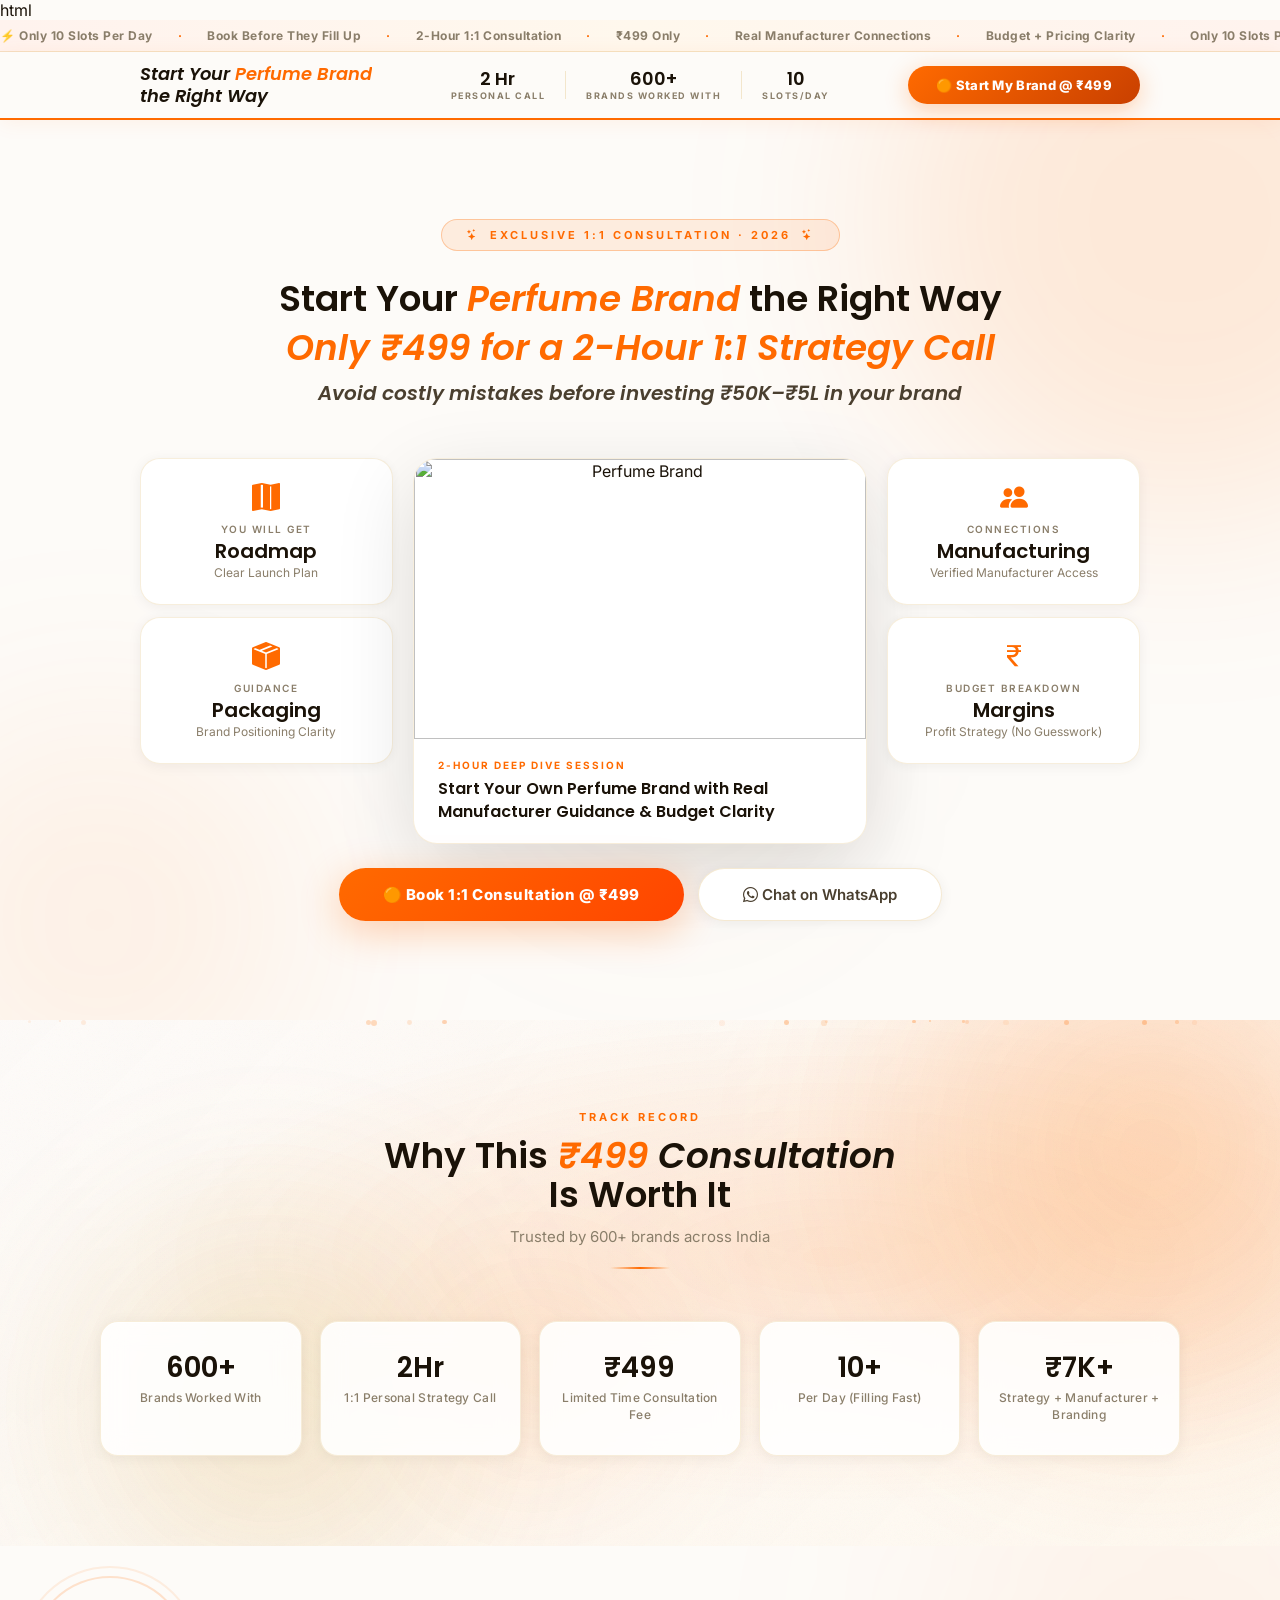
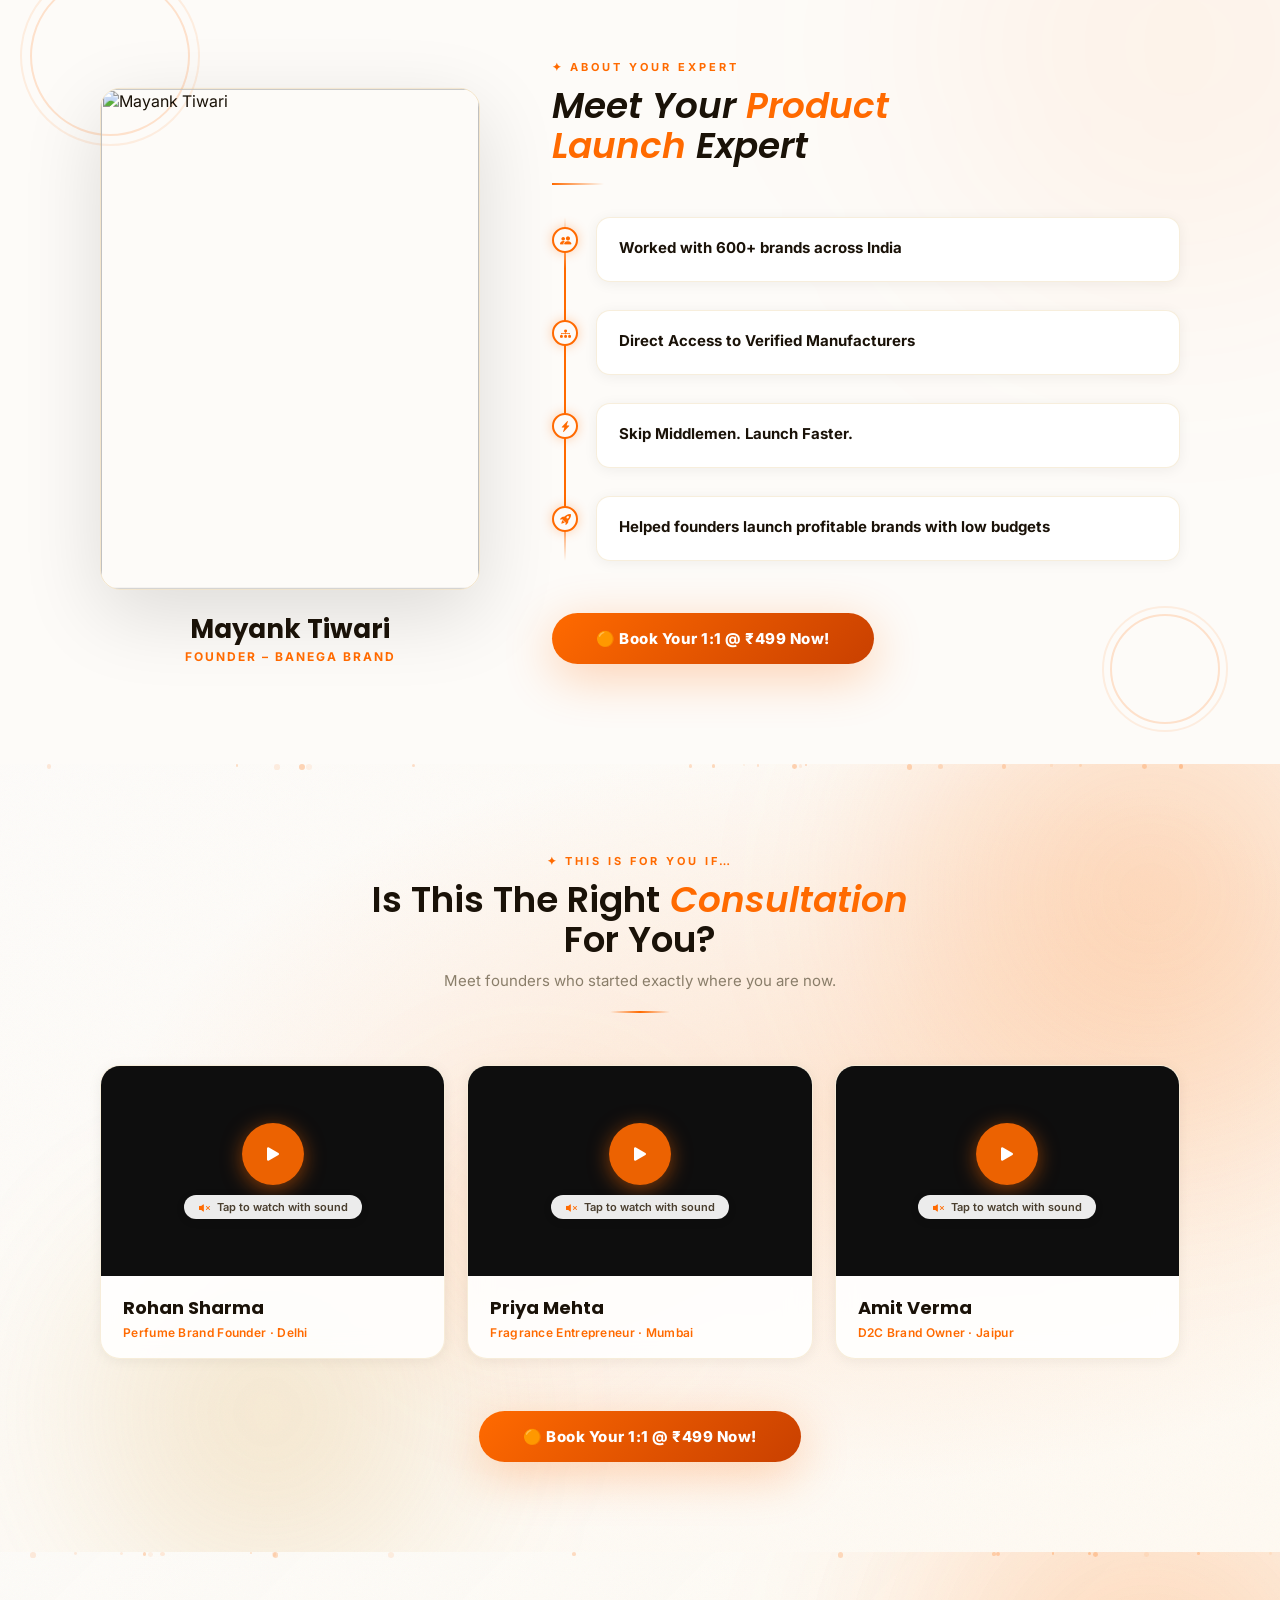
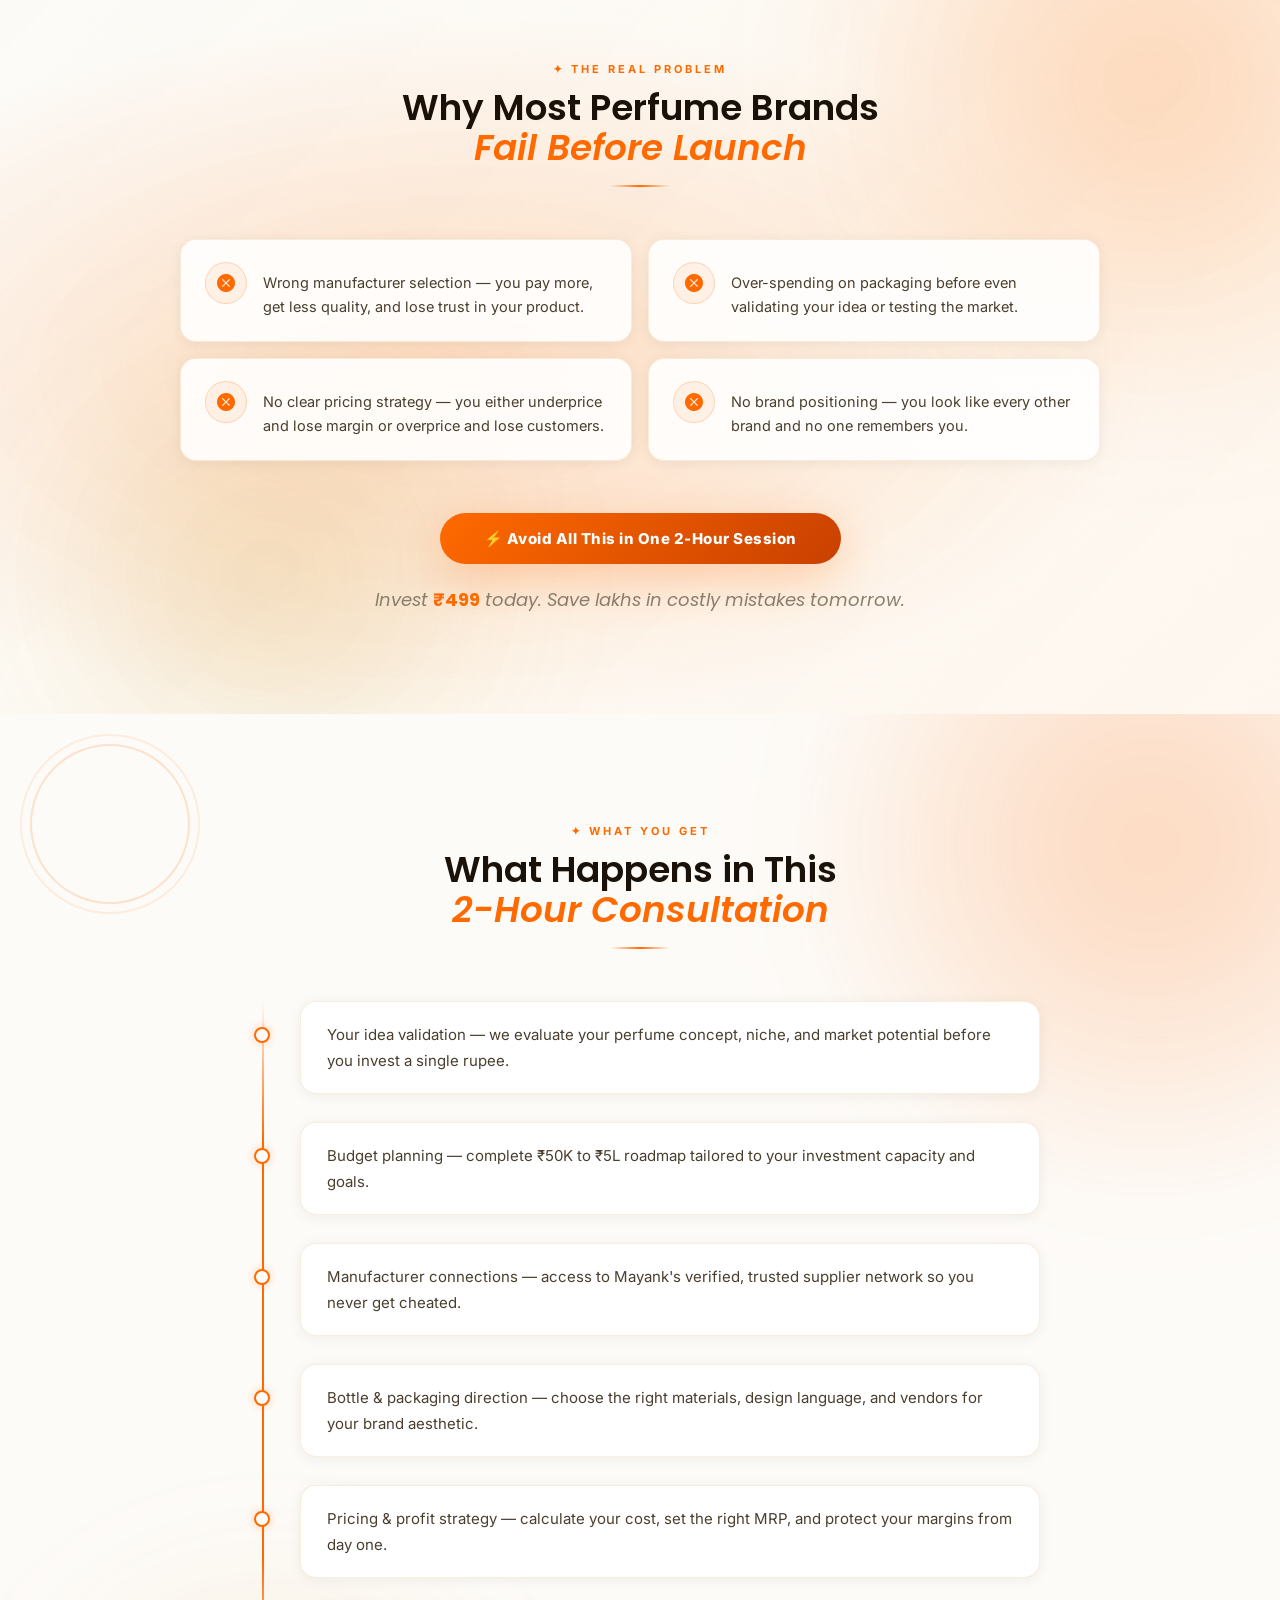
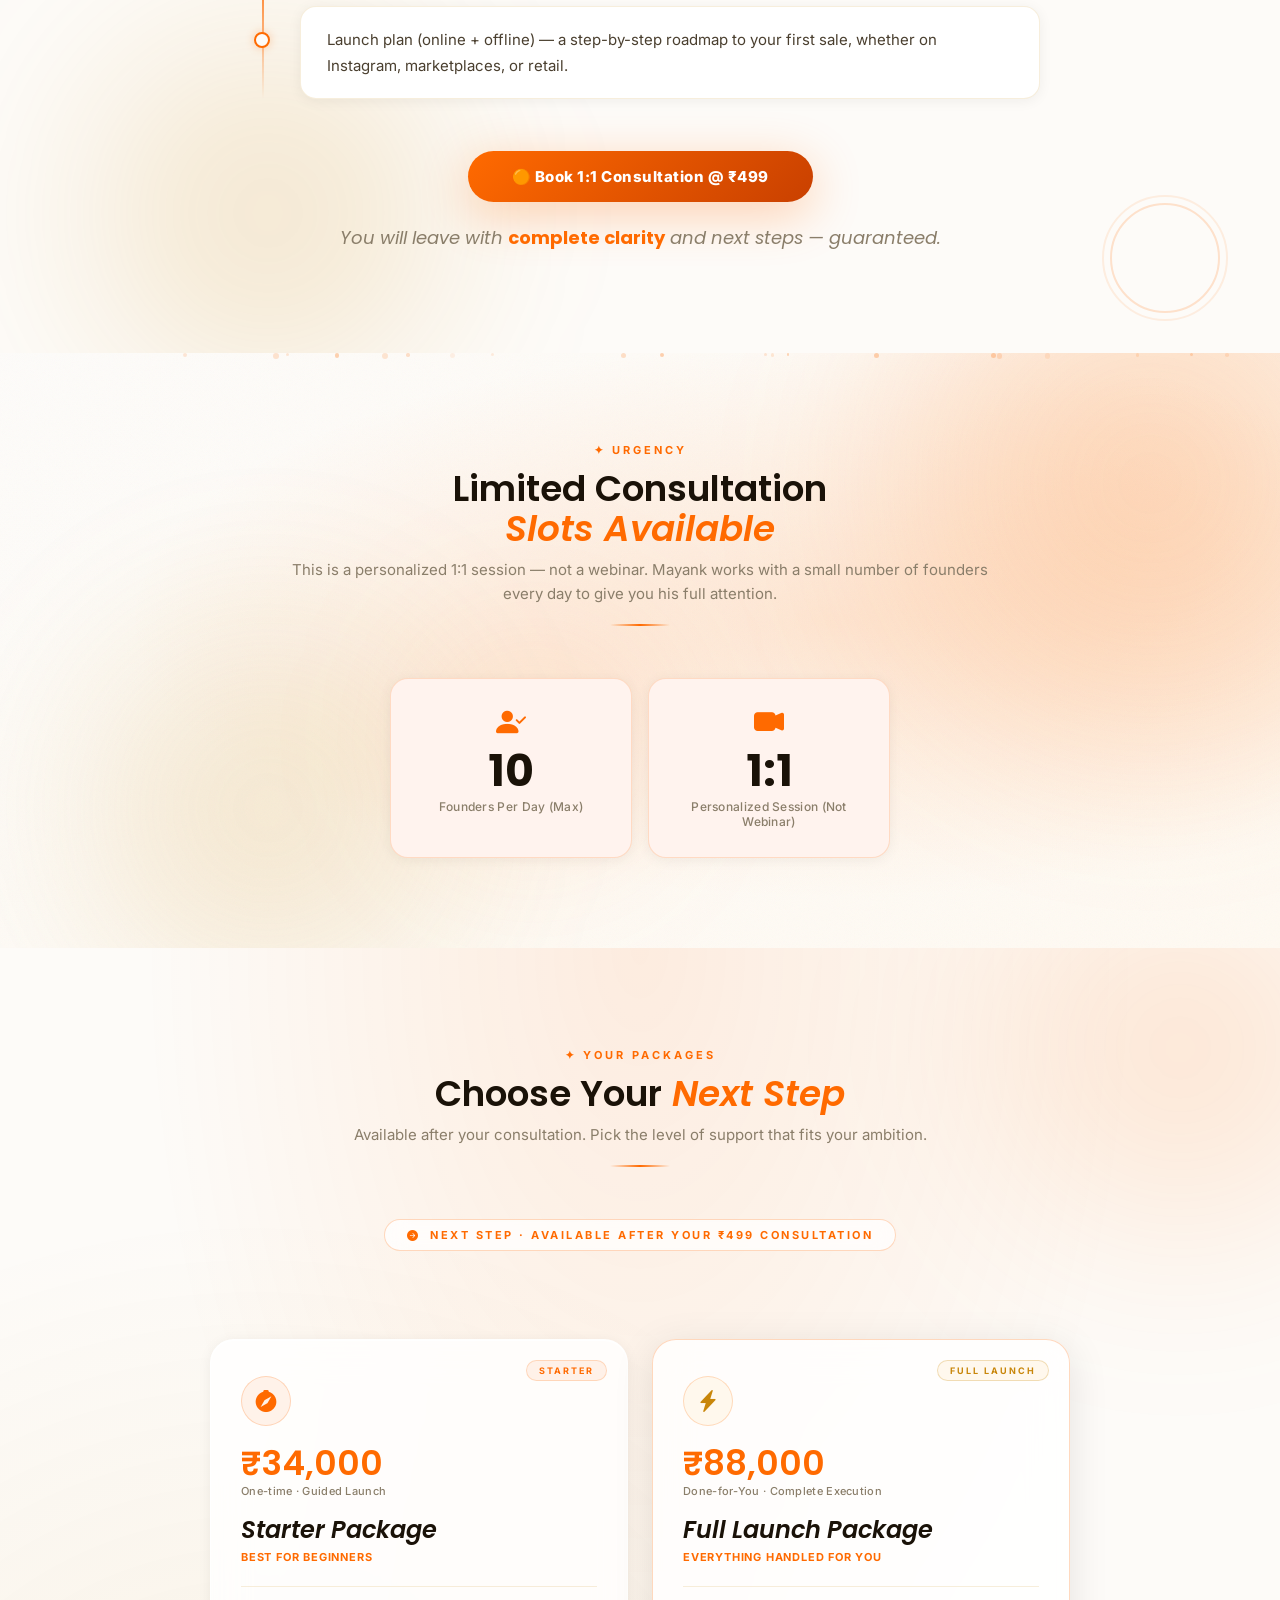
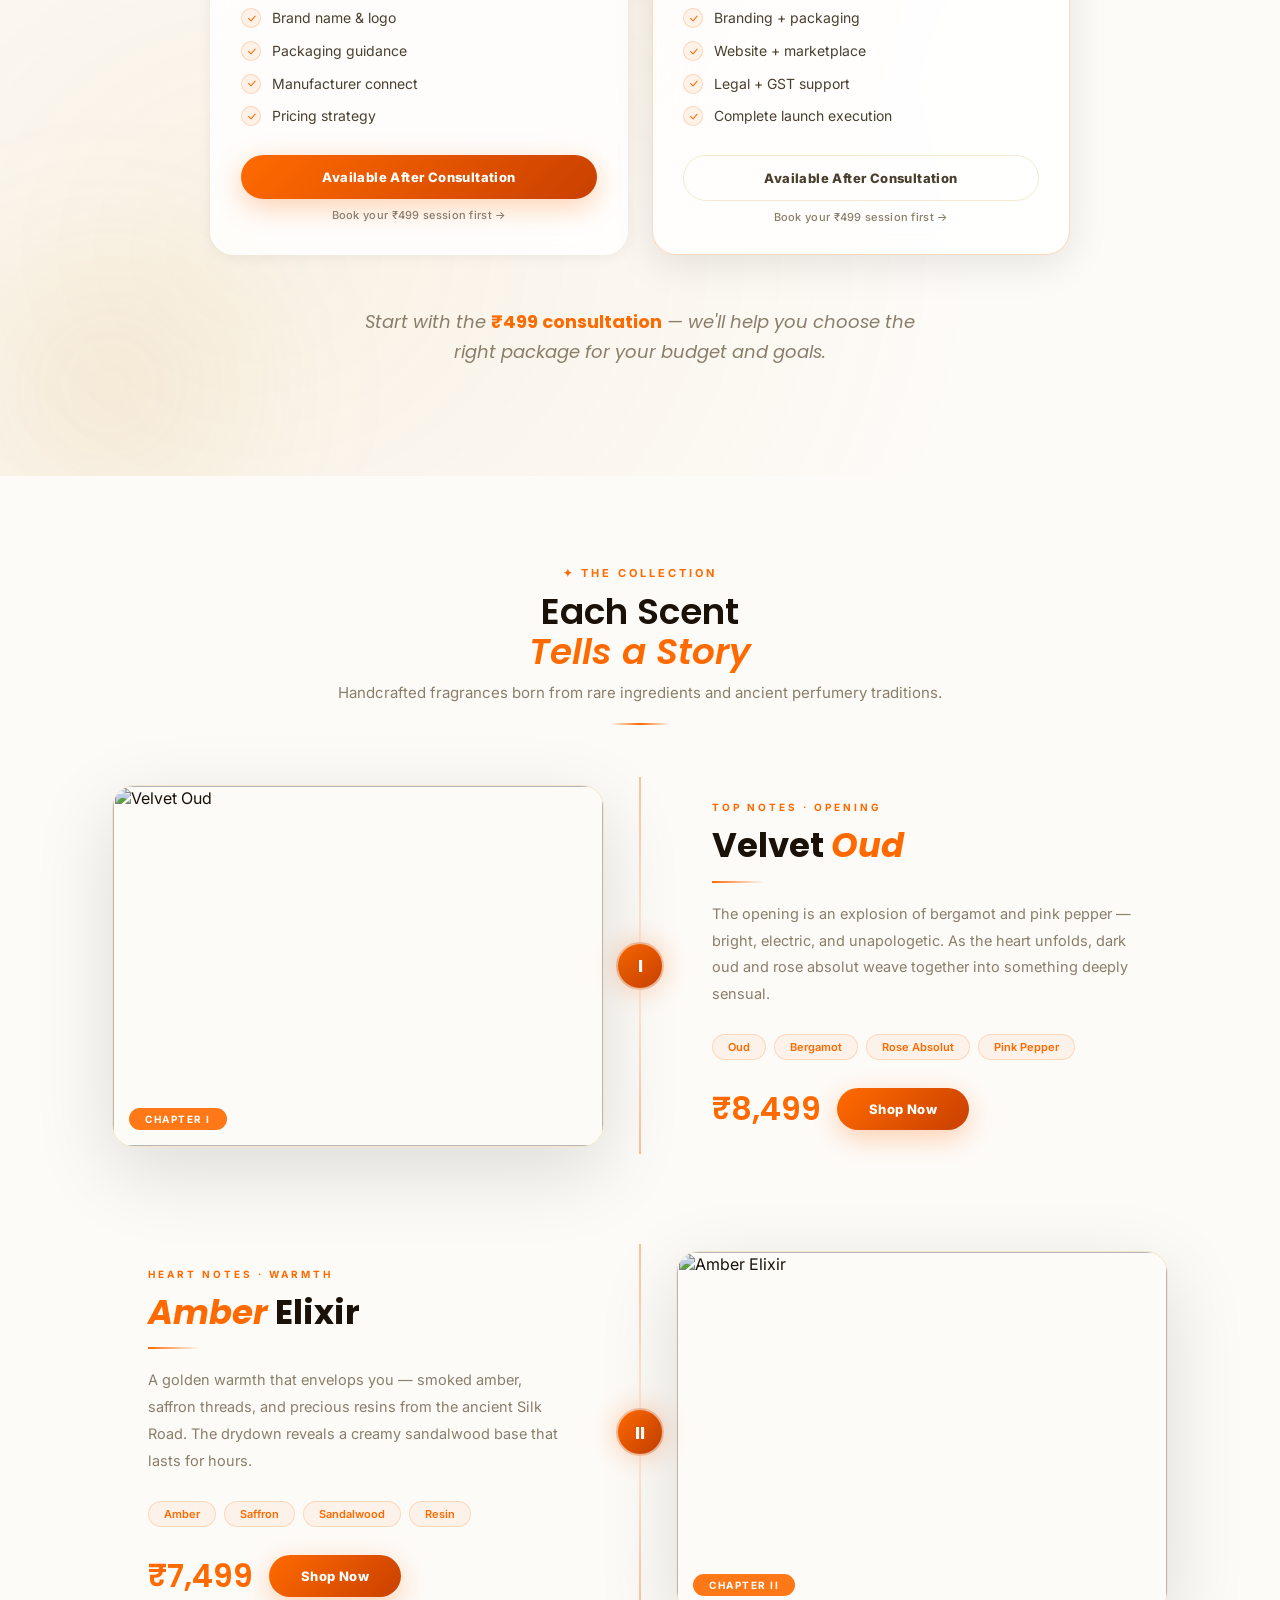
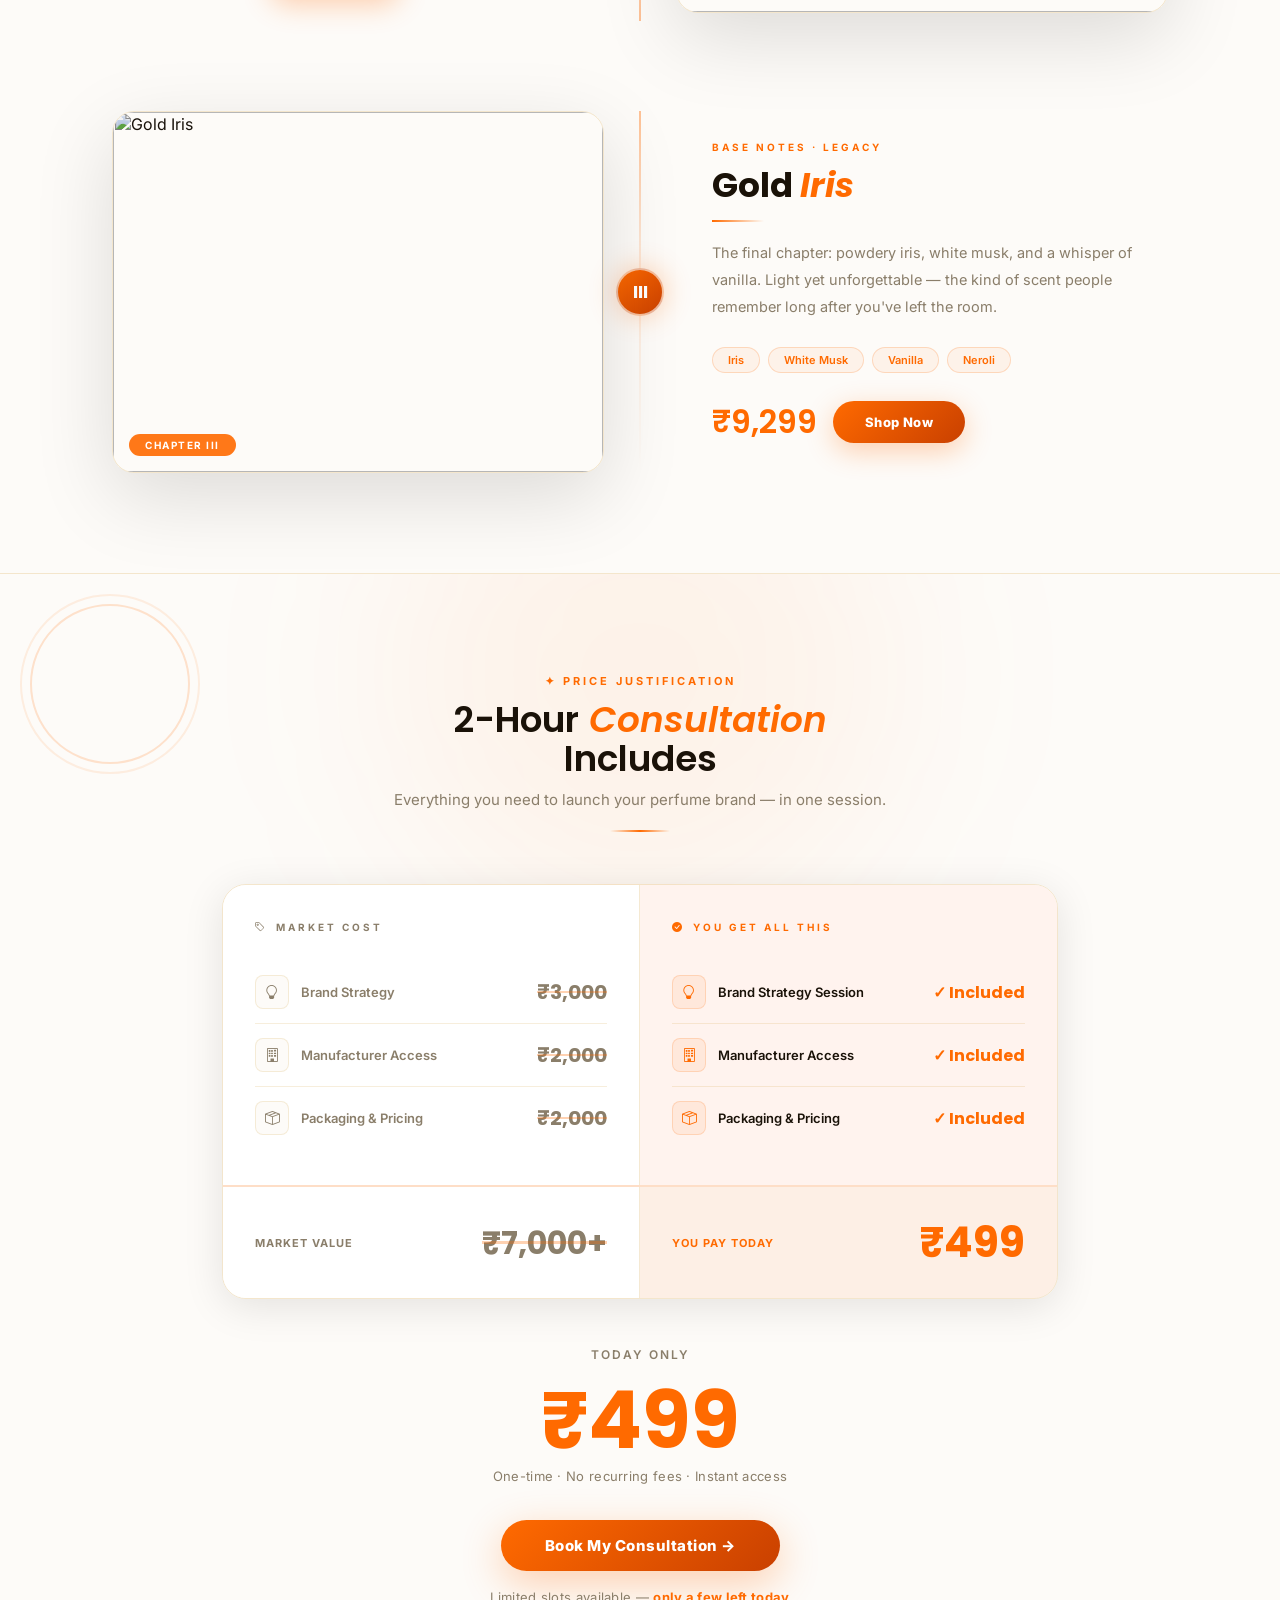
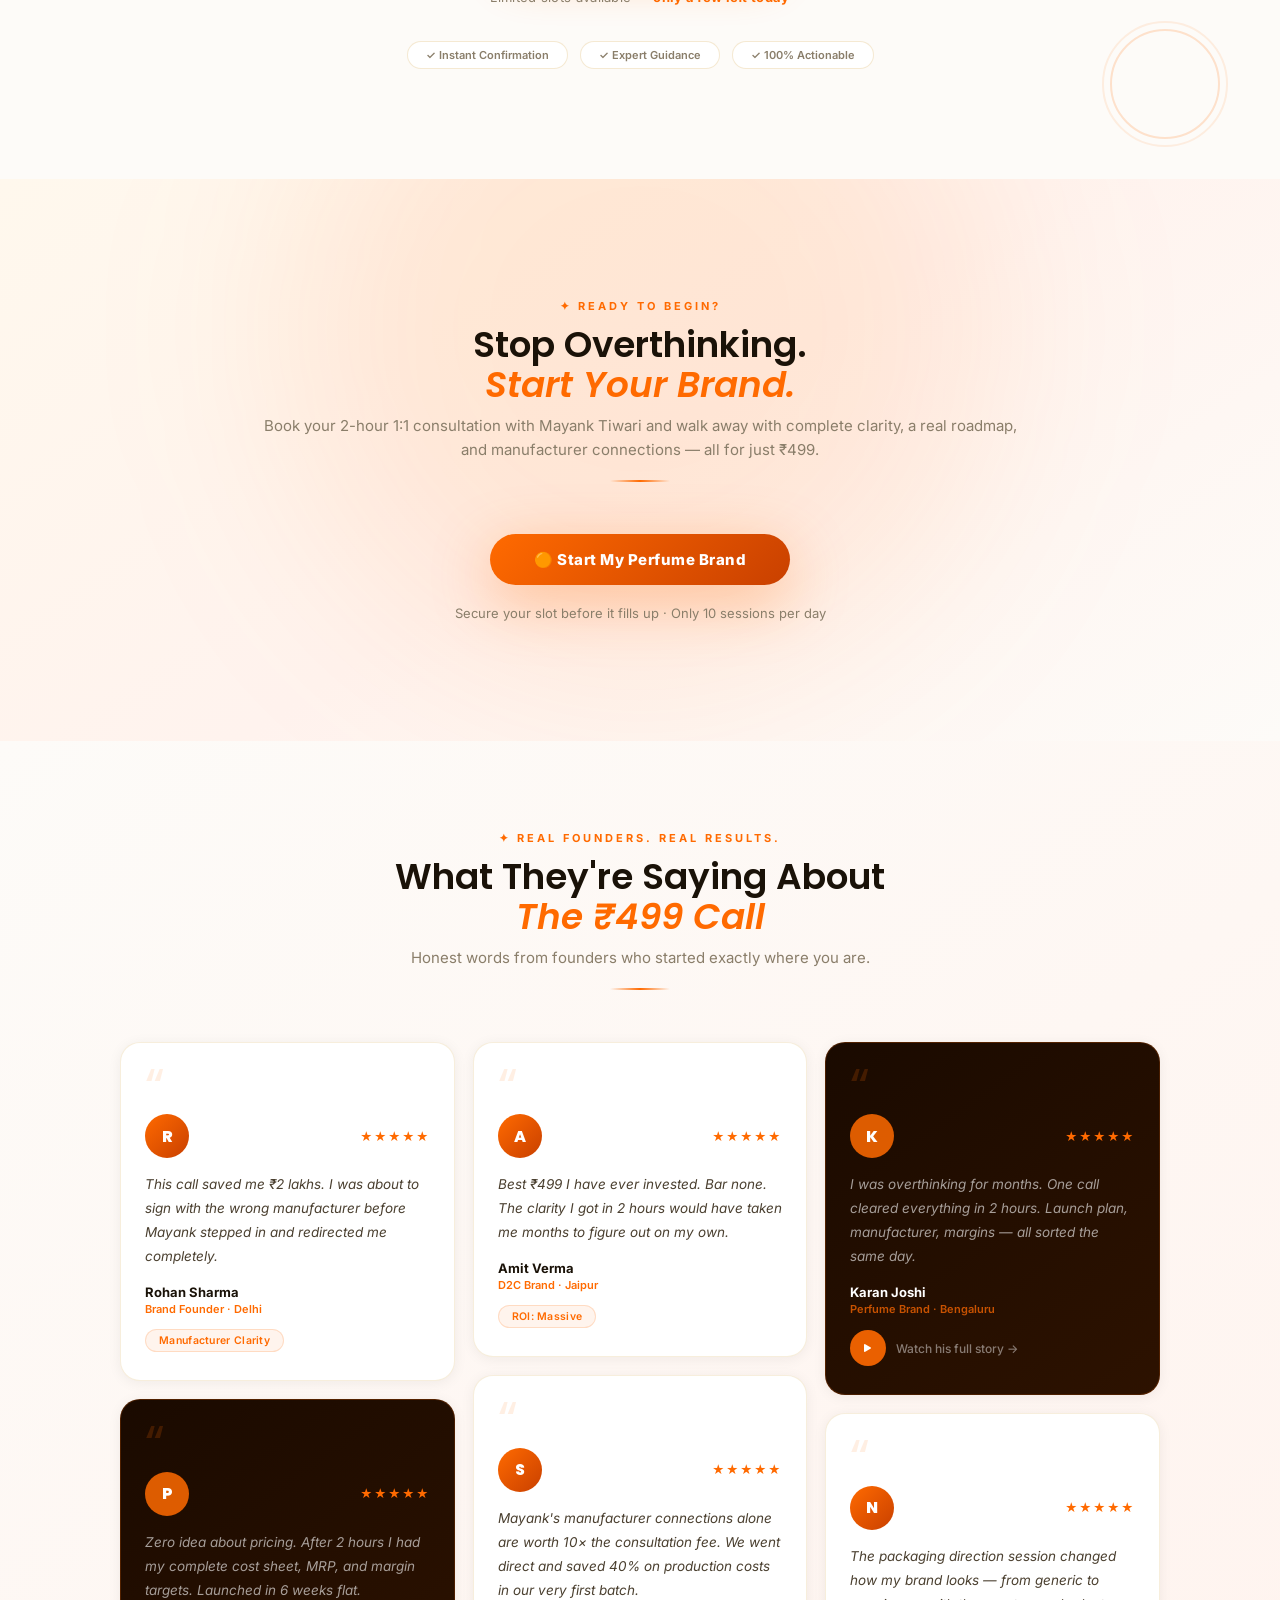
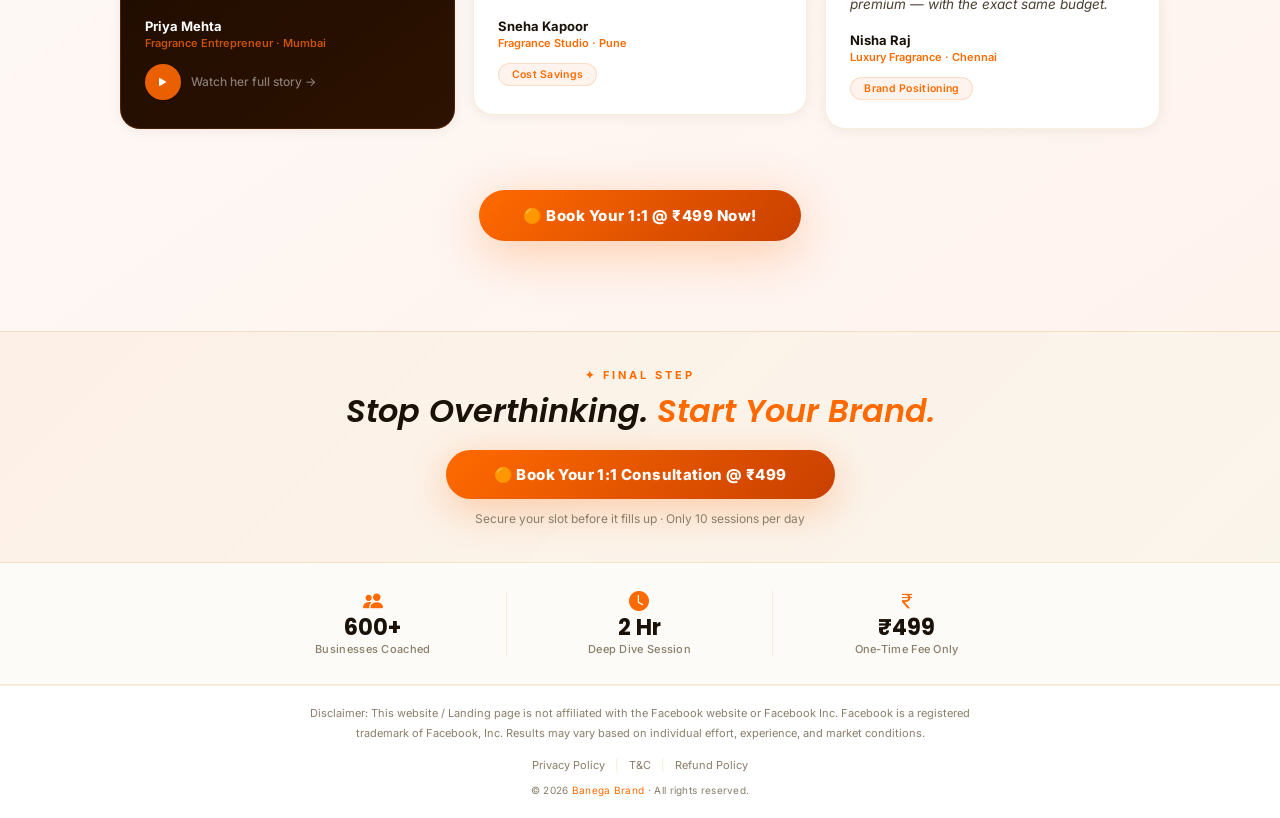
==== index.html @ db5e6e8b "conidhao" ====
html

<!doctype html>
<html lang="en">
  <head>
    <meta charset="UTF-8" />
    <meta name="viewport" content="width=device-width, initial-scale=1.0" />
    <title>Banega Brand – Perfume Consultation</title>
    <link
      href="https://fonts.googleapis.com/css2?family=Poppins:ital,wght@0,400;0,500;0,600;0,700;0,800;1,400;1,600;1,700&family=Inter:wght@300;400;500;600;700;800&display=swap"
      rel="stylesheet"
    />
    <link
      rel="stylesheet"
      href="https://cdn.jsdelivr.net/npm/bootstrap-icons@1.11.0/font/bootstrap-icons.css"
    />
    <style>
      :root {
        --orange: #ff6a00;
        --orange-light: #ff8a30;
        --orange-pale: #fff3ee;
        --gold: #c8860a;
        --gold-pale: #fff8ed;
        --cream: #fdfbf8;
        --white: #ffffff;
        --border-light: rgba(200, 134, 10, 0.18);
        --border-card: rgba(200, 134, 10, 0.14);
        --text-dark: #1a1208;
        --text-mid: #4a3f2f;
        --text-muted: #8a7e6a;
        --shadow-sm: 0 2px 14px rgba(0, 0, 0, 0.06);
        --shadow-md: 0 8px 40px rgba(0, 0, 0, 0.1);
        --shadow-lg: 0 24px 80px rgba(0, 0, 0, 0.13);
        --card-radius: 18px;
        --transition: 0.45s cubic-bezier(0.22, 1, 0.36, 1);
        --section-pad: 90px 20px;
        --section-pad-lg: 110px 20px 100px;
      }
      *,
      *::before,
      *::after {
        margin: 0;
        padding: 0;
        box-sizing: border-box;
      }
      html {
        scroll-behavior: smooth;
      }
      body {
        font-family: "Inter", sans-serif;
        background: var(--cream);
        overflow-x: hidden;
        color: var(--text-dark);
      }
      .bb-ticker {
        background: linear-gradient(90deg, #fff3ee, #fff8ed, #fff3ee);
        border-bottom: 1px solid var(--border-light);
        overflow: hidden;
        padding: 8px 0;
        white-space: nowrap;
      }
      .bb-ticker-track {
        display: inline-block;
        animation: bbTickerScroll 22s linear infinite;
        font-size: 12px;
        font-weight: 700;
        color: var(--text-muted);
        letter-spacing: 0.5px;
      }
      .bb-ticker-track span {
        color: var(--orange);
        margin: 0 18px;
      }
      @keyframes bbTickerScroll {
        0% {
          transform: translateX(0);
        }
        100% {
          transform: translateX(-50%);
        }
      }
      .bb-topbar {
        position: sticky;
        top: 0;
        z-index: 9999;
        background: rgba(253, 251, 248, 0.97);
        border-bottom: 2px solid var(--orange);
        backdrop-filter: blur(24px);
        padding: 0 32px;
        box-shadow: 0 2px 20px rgba(255, 106, 0, 0.08);
      }
      .bb-topbar-inner {
        max-width: 1000px;
        margin: 0 auto;
        height: 66px;
        display: flex;
        align-items: center;
        justify-content: space-between;
        gap: 16px;
      }
      .bb-topbar-headline {
        font-family: "Poppins", serif;
        font-style: italic;
        font-size: clamp(13px, 1.4vw, 18px);
        font-weight: 600;
        color: var(--text-dark);
        line-height: 1.25;
        flex-shrink: 1;
        min-width: 0;
        white-space: nowrap;
        overflow: hidden;
        text-overflow: ellipsis;
      }
      .bb-topbar-headline em {
        color: var(--orange);
        font-style: italic;
      }
      .bb-topbar-meta {
        display: flex;
        align-items: center;
        gap: 20px;
        flex-shrink: 0;
      }
      .bb-topbar-meta-item {
        text-align: center;
        display: flex;
        flex-direction: column;
        gap: 2px;
      }
      .bb-topbar-meta-item .bb-meta-val {
        font-family: "Poppins", serif;
        font-size: 18px;
        font-weight: 600;
        color: var(--text-dark);
        line-height: 1;
      }
      .bb-topbar-meta-item .bb-meta-lbl {
        font-size: 9px;
        font-weight: 700;
        text-transform: uppercase;
        letter-spacing: 1.5px;
        color: var(--text-muted);
      }
      .bb-topbar-divider {
        width: 1px;
        height: 28px;
        background: var(--border-light);
      }
      .bb-topbar-cta {
        flex-shrink: 0;
        padding: 11px 28px;
        background: linear-gradient(135deg, var(--orange), #c94000);
        border: none;
        border-radius: 50px;
        font-family: "Inter", sans-serif;
        font-size: 13px;
        font-weight: 800;
        color: #fff;
        cursor: pointer;
        box-shadow: 0 6px 24px rgba(255, 106, 0, 0.3);
        transition: all 0.28s;
        white-space: nowrap;
        letter-spacing: 0.3px;
      }
      .bb-topbar-cta:hover {
        transform: translateY(-2px) scale(1.04);
        box-shadow: 0 14px 36px rgba(255, 106, 0, 0.45);
      }
      .bb-eyebrow {
        font-size: 11px;
        letter-spacing: 3px;
        text-transform: uppercase;
        color: var(--orange);
        font-weight: 700;
        margin-bottom: 12px;
      }
      .bb-title {
        font-family: "Poppins", serif;
        font-size: clamp(26px, 2.8vw, 38px);
        font-weight: 600;
        font-style: italic;
        color: var(--text-dark);
        margin-bottom: 10px;
        line-height: 1.1;
      }
      .bb-title em {
        color: var(--orange);
        font-style: italic;
      }
      .bb-title span.normal {
        font-style: normal;
        color: var(--text-dark);
      }
      .bb-subtitle {
        color: var(--text-muted);
        font-size: 15px;
        font-weight: 400;
        line-height: 1.6;
      }
      .bb-heading-wrap {
        text-align: center;
        margin-bottom: 0;
      }
      .bb-divider {
        width: 60px;
        height: 2px;
        background: linear-gradient(
          90deg,
          transparent,
          var(--orange),
          transparent
        );
        margin: 18px auto 52px;
        border-radius: 2px;
        position: relative;
        z-index: 10;
      }
      .reveal {
        opacity: 0;
        transform: translateY(28px);
        transition:
          opacity 0.7s cubic-bezier(0.22, 1, 0.36, 1),
          transform 0.7s cubic-bezier(0.22, 1, 0.36, 1);
      }
      .reveal.visible {
        opacity: 1;
        transform: translateY(0);
      }
      .bb-btn-primary {
        display: inline-block;
        padding: 16px 44px;
        background: linear-gradient(135deg, var(--orange) 0%, #c94000 100%);
        border: none;
        border-radius: 60px;
        cursor: pointer;
        font-family: "Inter", sans-serif;
        font-size: 15px;
        font-weight: 800;
        color: #fff;
        box-shadow: 0 12px 50px rgba(255, 106, 0, 0.3);
        letter-spacing: 0.5px;
        transition: all 0.3s;
      }
      .bb-btn-primary:hover {
        transform: translateY(-4px) scale(1.03);
        box-shadow: 0 24px 70px rgba(255, 106, 0, 0.45);
      }
      .bb-btn-short {
        display: none;
      }
      @keyframes heroOrbFloat {
        0%,
        100% {
          transform: translate(0, 0);
        }
        33% {
          transform: translate(20px, -30px);
        }
        66% {
          transform: translate(-20px, 20px);
        }
      }
      @keyframes darkOrbFloat {
        0%,
        100% {
          transform: translateY(0) scale(1);
        }
        50% {
          transform: translateY(-28px) scale(1.06);
        }
      }
      @keyframes bgZoom {
        from {
          transform: scale(1);
        }
        to {
          transform: scale(1.08);
        }
      }
      @keyframes particleRise {
        0% {
          transform: translateY(100vh) rotate(0deg);
          opacity: 0;
        }
        10% {
          opacity: 1;
        }
        90% {
          opacity: 0.4;
        }
        100% {
          transform: translateY(-10vh) rotate(720deg);
          opacity: 0;
        }
      }
      @keyframes playButtonPulse {
        0% {
          box-shadow: 0 0 0 0 rgba(255, 106, 0, 0.5);
        }
        70% {
          box-shadow: 0 0 0 18px rgba(255, 106, 0, 0);
        }
        100% {
          box-shadow: 0 0 0 0 rgba(255, 106, 0, 0);
        }
      }
      @keyframes orbPulse {
        0%,
        100% {
          transform: scale(1);
          opacity: 1;
        }
        50% {
          transform: scale(1.12);
          opacity: 0.75;
        }
      }
      @keyframes float {
        0%,
        100% {
          transform: translateY(0) rotate(0deg);
        }
        33% {
          transform: translateY(-18px) rotate(4deg);
        }
        66% {
          transform: translateY(10px) rotate(-3deg);
        }
      }
      .floating-particle {
        position: absolute;
        width: 3px;
        height: 3px;
        border-radius: 50%;
        background: rgba(255, 106, 0, 0.45);
        animation: particleRise linear infinite;
      }
      .banner-shapes {
        position: absolute;
        inset: 0;
        pointer-events: none;
        overflow: hidden;
        z-index: 1;
      }
      .banner-shapes .shape {
        position: absolute;
        border-radius: 8px;
        border: 2px solid rgba(255, 106, 0, 0.18);
      }
      .banner-shapes .shape-1 {
        width: 160px;
        height: 160px;
        top: 30px;
        left: 30px;
        animation: float 8s ease-in-out infinite;
      }
      .banner-shapes .shape-2 {
        width: 110px;
        height: 110px;
        bottom: 40px;
        right: 60px;
        animation: float 8s ease-in-out infinite reverse;
      }
      .hero-section {
        position: relative;
        overflow: hidden;
        min-height: 100vh;
      }
      .hero-bg-image {
        position: absolute;
        inset: -80px;
        background-image: url("https://images.unsplash.com/photo-1592945403244-b3fbafd7f539?w=1600&q=80");
        background-size: cover;
        background-position: center;
        filter: brightness(0.55) saturate(0.5);
        opacity: 0.13;
        will-change: transform;
      }
      .hero-orbs-wrap {
        position: absolute;
        inset: 0;
        overflow: hidden;
        pointer-events: none;
      }
      .hero-orb {
        position: absolute;
        border-radius: 50%;
        filter: blur(100px);
        animation: heroOrbFloat 8s ease-in-out infinite;
      }
      .hero-orb-tr {
        width: 600px;
        height: 600px;
        background: rgba(255, 106, 0, 0.12);
        top: -200px;
        right: -200px;
      }
      .hero-orb-bl {
        width: 400px;
        height: 400px;
        background: rgba(255, 138, 48, 0.09);
        bottom: -100px;
        left: -100px;
        animation-delay: -4s;
      }
      .hero-orb-c {
        width: 300px;
        height: 300px;
        background: rgba(200, 134, 10, 0.07);
        top: 50%;
        left: 40%;
        animation-delay: -2s;
      }
      .hero-content-wrap {
        position: relative;
        z-index: 10;
        min-height: 100vh;
        display: flex;
        flex-direction: column;
        align-items: center;
        justify-content: center;
        padding: 80px 20px;
        text-align: center;
      }
      .hero-badge {
        display: inline-flex;
        align-items: center;
        gap: 10px;
        background: rgba(255, 106, 0, 0.1);
        border: 1px solid rgba(255, 106, 0, 0.3);
        border-radius: 50px;
        padding: 8px 24px;
        font-size: 11px;
        letter-spacing: 3px;
        text-transform: uppercase;
        color: var(--orange);
        font-weight: 700;
        margin-bottom: 28px;
      }
      .hero-sub {
        font-family: "Poppins", serif;
        font-size: clamp(15px, 2.1vw, 20px);
        font-weight: 600;
        color: var(--text-mid);
        margin-bottom: 50px;
        font-style: italic;
      }
      .hero-sub b {
        color: var(--orange);
        font-style: normal;
        font-weight: 700;
      }
      .hero-info-grid {
        display: grid;
        grid-template-columns: 1fr 1.8fr 1fr;
        gap: 20px;
        width: 100%;
        max-width: 1000px;
        align-items: start;
        margin-bottom: 24px;
      }
      .hero-info-card {
        background: var(--white);
        border: 1px solid var(--border-card);
        border-radius: 20px;
        padding: 24px;
        box-shadow: var(--shadow-sm);
        transition: all 0.4s ease;
      }
      .hero-info-card:hover {
        transform: translateY(-8px);
        border-color: rgba(255, 106, 0, 0.35);
        box-shadow: var(--shadow-md);
      }
      .hero-event-card {
        background: var(--white);
        border: 1px solid var(--border-card);
        border-radius: 24px;
        overflow: hidden;
        box-shadow: var(--shadow-lg);
        transition: all 0.4s ease;
      }
      .hero-event-card:hover {
        transform: scale(1.02);
      }
      .hero-event-img {
        width: 100%;
        height: 280px;
        object-fit: cover;
        display: block;
      }
      .hero-event-body {
        padding: 20px 24px;
        text-align: left;
      }
      .hero-event-eyebrow {
        font-size: 10px;
        letter-spacing: 2px;
        color: var(--orange);
        font-weight: 700;
        text-transform: uppercase;
        margin-bottom: 6px;
      }
      .hero-event-title {
        font-family: "Poppins", serif;
        font-size: 16px;
        font-weight: 600;
        color: var(--text-dark);
        line-height: 1.45;
      }
      .info-icon {
        font-size: 28px;
        color: var(--orange);
        margin-bottom: 12px;
        display: block;
      }
      .info-label {
        font-size: 10px;
        letter-spacing: 1.5px;
        text-transform: uppercase;
        color: var(--text-muted);
        margin-bottom: 6px;
        font-weight: 600;
      }
      .info-value {
        font-family: "Poppins", serif;
        font-size: 20px;
        font-weight: 600;
        color: var(--text-dark);
        line-height: 1;
      }
      .info-sub {
        font-size: 12px;
        color: var(--text-muted);
        margin-top: 4px;
        font-weight: 400;
      }
      .hero-cta-group {
        display: flex;
        gap: 14px;
        justify-content: center;
        flex-wrap: wrap;
      }
      .hero-cta-primary {
        padding: 16px 44px;
        background: linear-gradient(135deg, var(--orange) 0%, #ff4500 100%);
        border: none;
        border-radius: 60px;
        font-family: "Inter", sans-serif;
        font-size: 15px;
        font-weight: 800;
        color: #fff;
        cursor: pointer;
        transition: all 0.3s ease;
        box-shadow: 0 10px 40px rgba(255, 106, 0, 0.3);
        letter-spacing: 0.5px;
      }
      .hero-cta-primary:hover {
        transform: translateY(-3px) scale(1.02);
        box-shadow: 0 20px 60px rgba(255, 106, 0, 0.45);
      }
      .hero-cta-outline {
        padding: 16px 44px;
        background: var(--white);
        border: 1.5px solid var(--border-light);
        border-radius: 60px;
        font-family: "Inter", sans-serif;
        font-size: 15px;
        font-weight: 600;
        color: var(--text-mid);
        cursor: pointer;
        transition: all 0.3s ease;
        box-shadow: var(--shadow-sm);
      }
      .hero-cta-outline:hover {
        color: var(--orange);
        border-color: rgba(255, 106, 0, 0.4);
        box-shadow: var(--shadow-md);
      }
      .bb-light-section {
        position: relative;
        overflow: hidden;
        background: var(--white);
      }
      .bb-light-bg {
        position: absolute;
        inset: -80px;
        background: url("https://images.unsplash.com/photo-1541643600914-78b084683702?w=1600&q=80")
          center/cover;
        filter: brightness(0.9) saturate(0.45);
        opacity: 0.28;
        animation: bgZoom 20s ease-in-out infinite alternate;
        z-index: 0;
      }
      .bb-light-overlay {
        position: absolute;
        inset: 0;
        z-index: 1;
        pointer-events: none;
        background:
          radial-gradient(
            ellipse at 65% 45%,
            rgba(255, 106, 0, 0.14) 0%,
            transparent 60%
          ),
          linear-gradient(
            135deg,
            rgba(253, 251, 248, 0.78) 0%,
            rgba(255, 248, 237, 0.72) 100%
          );
      }
      .bb-light-section::after {
        content: "";
        position: absolute;
        inset: 0;
        z-index: 2;
        pointer-events: none;
        opacity: 0.04;
        background-image: url("data:image/svg+xml,%3Csvg viewBox='0 0 256 256' xmlns='http://www.w3.org/2000/svg'%3E%3Cfilter id='noise'%3E%3CfeTurbulence type='fractalNoise' baseFrequency='0.9' numOctaves='4' stitchTiles='stitch'/%3E%3C/filter%3E%3Crect width='100%25' height='100%25' filter='url(%23noise)'/%3E%3C/svg%3E");
        background-size: 180px 180px;
      }
      .bb-light-orbs {
        position: absolute;
        inset: 0;
        pointer-events: none;
        z-index: 3;
        overflow: hidden;
      }
      .bb-light-orb {
        position: absolute;
        border-radius: 50%;
        filter: blur(70px);
      }
      .bb-light-orb-tr {
        width: 620px;
        height: 620px;
        background: radial-gradient(
          circle,
          rgba(255, 106, 0, 0.26) 0%,
          rgba(255, 106, 0, 0.08) 60%,
          transparent 100%
        );
        top: -180px;
        right: -180px;
        animation: orbPulse 7s ease-in-out infinite;
      }
      .bb-light-orb-bl {
        width: 460px;
        height: 460px;
        background: radial-gradient(
          circle,
          rgba(200, 134, 10, 0.2) 0%,
          rgba(200, 134, 10, 0.06) 60%,
          transparent 100%
        );
        bottom: -90px;
        left: 3%;
        animation: orbPulse 9s ease-in-out infinite reverse;
      }
      .bb-light-orb-m {
        width: 300px;
        height: 300px;
        background: radial-gradient(
          circle,
          rgba(255, 106, 0, 0.16) 0%,
          rgba(255, 106, 0, 0.04) 60%,
          transparent 100%
        );
        top: 40%;
        left: 30%;
        animation: orbPulse 11s ease-in-out infinite;
      }
      .bb-light-particles {
        position: absolute;
        inset: 0;
        pointer-events: none;
        z-index: 4;
        overflow: hidden;
      }
      .bb-light-inner {
        position: relative;
        z-index: 10;
      }
      .stats-section {
        padding: var(--section-pad);
        background:
          radial-gradient(
            ellipse at 70% 30%,
            rgba(255, 106, 0, 0.06) 0%,
            transparent 55%
          ),
          radial-gradient(
            ellipse at 20% 70%,
            rgba(200, 134, 10, 0.05) 0%,
            transparent 50%
          );
      }
      .stats-cards-grid {
        display: grid;
        grid-template-columns: repeat(5, 1fr);
        gap: 18px;
        max-width: 1080px;
        margin: 0 auto;
        position: relative;
        z-index: 10;
      }
      .stat-card {
        background: rgba(255, 255, 255, 0.88);
        backdrop-filter: blur(12px);
        border: 1px solid var(--border-card);
        border-radius: var(--card-radius);
        padding: 32px 16px;
        text-align: center;
        box-shadow:
          var(--shadow-sm),
          inset 0 1px 0 rgba(255, 255, 255, 0.8);
        transition: all var(--transition);
        position: relative;
        overflow: hidden;
      }
      .stat-card::before {
        content: "";
        position: absolute;
        bottom: 0;
        left: 0;
        right: 0;
        height: 2px;
        background: linear-gradient(
          90deg,
          transparent,
          var(--orange),
          transparent
        );
        transform: scaleX(0);
        transition: 0.4s;
      }
      .stat-card:hover {
        transform: translateY(-12px) scale(1.04);
        border-color: rgba(255, 106, 0, 0.35);
        box-shadow: var(--shadow-md);
        background: rgba(255, 255, 255, 0.96);
      }
      .stat-card:hover::before {
        transform: scaleX(1);
      }
      .stat-number {
        font-family: "Poppins", serif;
        font-size: 28px;
        font-weight: 600;
        color: var(--text-dark);
        line-height: 1;
        margin-bottom: 8px;
      }
      .stat-desc {
        font-size: 12px;
        font-weight: 500;
        color: var(--text-muted);
        letter-spacing: 0.3px;
        line-height: 1.4;
      }
      .about-section {
        position: relative;
        padding: 110px 24px 100px;
        background: var(--cream);
        overflow: hidden;
      }
      .about-orb {
        position: absolute;
        width: 500px;
        height: 500px;
        border-radius: 50%;
        background: rgba(255, 106, 0, 0.06);
        top: -150px;
        right: -150px;
        filter: blur(120px);
        pointer-events: none;
        animation: darkOrbFloat 7s ease-in-out infinite;
      }
      .about-inner {
        position: relative;
        z-index: 2;
        max-width: 1080px;
        margin: 0 auto;
        display: grid;
        grid-template-columns: 380px 1fr;
        gap: 72px;
        align-items: start;
      }
      .about-pcol {
        position: sticky;
        top: 40px;
      }
      .about-imgwrap {
        border-radius: 20px;
        overflow: hidden;
        border: 1px solid var(--border-light);
        box-shadow: var(--shadow-lg);
      }
      .about-imgwrap img {
        width: 100%;
        height: 500px;
        object-fit: cover;
        display: block;
      }
      .about-pname {
        margin-top: 20px;
        text-align: center;
      }
      .about-pname h3 {
        font-family: "Poppins", serif;
        font-size: 26px;
        font-weight: 700;
        color: var(--text-dark);
      }
      .about-pname span {
        font-size: 12px;
        letter-spacing: 2px;
        text-transform: uppercase;
        color: var(--orange);
        font-weight: 700;
      }
      .about-ccol {
        padding-top: 4px;
      }
      .about-tl {
        position: relative;
        padding-left: 44px;
      }
      .about-tl::before {
        content: "";
        position: absolute;
        left: 12px;
        top: 0;
        bottom: 0;
        width: 2px;
        background: linear-gradient(
          180deg,
          transparent,
          var(--orange) 15%,
          var(--orange) 85%,
          transparent
        );
      }
      .about-ti {
        position: relative;
        margin-bottom: 28px;
      }
      .about-tdot {
        position: absolute;
        left: -44px;
        top: 10px;
        width: 26px;
        height: 26px;
        border-radius: 50%;
        background: var(--cream);
        border: 2px solid var(--orange);
        box-shadow: 0 0 12px rgba(255, 106, 0, 0.3);
        display: flex;
        align-items: center;
        justify-content: center;
        transition: all 0.3s;
      }
      .about-tdot i {
        font-size: 11px;
        color: var(--orange);
        transition: all 0.3s;
      }
      .about-tb {
        background: var(--white);
        border: 1px solid var(--border-card);
        border-radius: 14px;
        padding: 18px 22px;
        box-shadow: var(--shadow-sm);
        transition: all 0.4s;
      }
      .about-ti:hover .about-tb {
        border-color: rgba(255, 106, 0, 0.35);
        background: var(--orange-pale);
        transform: translateX(6px);
        box-shadow: var(--shadow-md);
      }
      .about-ti:hover .about-tdot {
        background: var(--orange);
        box-shadow: 0 0 20px rgba(255, 106, 0, 0.4);
      }
      .about-ti:hover .about-tdot i {
        color: #fff;
      }
      .about-tt {
        font-size: 14.5px;
        font-weight: 400;
        color: var(--text-mid);
        line-height: 1.6;
      }
      .about-tt strong {
        color: var(--text-dark);
        font-size: 15px;
        font-weight: 700;
        display: block;
        margin-bottom: 3px;
      }
      .about-testi-cta-btn {
        display: block;
        width: fit-content;
        margin: 52px 0 0 0;
        padding: 16px 44px;
        background: linear-gradient(135deg, var(--orange), #c94000);
        border: none;
        border-radius: 60px;
        font-family: "Inter", sans-serif;
        font-size: 15px;
        font-weight: 800;
        color: #fff;
        cursor: pointer;
        transition: all 0.3s;
        box-shadow: 0 12px 50px rgba(255, 106, 0, 0.3);
        letter-spacing: 0.5px;
        position: relative;
        z-index: 10;
      }
      .about-testi-cta-btn:hover {
        transform: translateY(-4px) scale(1.03);
        box-shadow: 0 24px 70px rgba(255, 106, 0, 0.45);
      }
      .about-shapes .shape-1::after,
      .d3-shapes .shape-1::after,
      .vs-shapes .shape-1::after {
        content: "";
        position: absolute;
        inset: -12px;
        border: 2px solid rgba(255, 106, 0, 0.1);
        border-radius: 50%;
      }
      .about-shapes .shape-2::after,
      .d3-shapes .shape-2::after,
      .vs-shapes .shape-2::after {
        content: "";
        position: absolute;
        inset: -10px;
        border: 2px solid rgba(255, 106, 0, 0.1);
        border-radius: 50%;
      }
      .about-shapes .shape {
        position: absolute;
        border-radius: 8px;
        border: 2px solid rgba(255, 106, 0, 0.18);
      }
      .about-shapes .shape-1 {
        border-radius: 50%;
        width: 160px;
        height: 160px;
        top: 30px;
        left: 30px;
        animation: float 8s ease-in-out infinite;
      }
      .about-shapes .shape-2 {
        border-radius: 50%;
        width: 110px;
        height: 110px;
        bottom: 40px;
        right: 60px;
        animation: float 8s ease-in-out infinite reverse;
      }
      .testimonials-section {
        padding: var(--section-pad);
      }
      .testi-grid {
        display: grid;
        grid-template-columns: repeat(3, 1fr);
        gap: 22px;
        max-width: 1080px;
        margin: 0 auto;
        position: relative;
        z-index: 10;
      }
      .testi-card {
        border-radius: 20px;
        overflow: hidden;
        border: 1px solid var(--border-card);
        background: rgba(255, 255, 255, 0.88);
        backdrop-filter: blur(12px);
        box-shadow: var(--shadow-sm);
        transition: all var(--transition);
        cursor: pointer;
        position: relative;
      }
      .testi-card:hover {
        transform: translateY(-12px) scale(1.02);
        border-color: rgba(255, 106, 0, 0.35);
        box-shadow: var(--shadow-lg);
      }
      .testi-thumb {
        position: relative;
        height: 210px;
        overflow: hidden;
        background: #111;
      }
      .testi-thumb img {
        width: 100%;
        height: 100%;
        object-fit: cover;
        opacity: 0.75;
        transition: all 0.6s cubic-bezier(0.22, 1, 0.36, 1);
      }
      .testi-card:hover .testi-thumb img {
        opacity: 1;
        transform: scale(1.08);
      }
      .testi-thumb-overlay {
        position: absolute;
        inset: 0;
        display: flex;
        flex-direction: column;
        align-items: center;
        justify-content: center;
        gap: 10px;
        background: rgba(0, 0, 0, 0.18);
        transition: background 0.3s;
        z-index: 2;
      }
      .testi-card:hover .testi-thumb-overlay {
        background: rgba(0, 0, 0, 0.08);
      }
      .testi-play {
        width: 62px;
        height: 62px;
        background: rgba(255, 106, 0, 0.92);
        border-radius: 50%;
        display: flex;
        align-items: center;
        justify-content: center;
        font-size: 24px;
        color: #fff;
        animation: playButtonPulse 2s ease-in-out infinite;
        transition:
          transform 0.3s,
          background 0.3s;
        box-shadow: 0 4px 20px rgba(255, 106, 0, 0.5);
      }
      .testi-card:hover .testi-play {
        transform: scale(1.15);
        background: var(--orange);
      }
      .testi-mute-badge {
        display: flex;
        align-items: center;
        gap: 6px;
        background: rgba(255, 255, 255, 0.92);
        border-radius: 20px;
        padding: 5px 14px;
        font-size: 11px;
        color: var(--text-mid);
        font-weight: 600;
        backdrop-filter: blur(8px);
        box-shadow: 0 2px 8px rgba(0, 0, 0, 0.12);
      }
      .testi-mute-badge i {
        color: var(--orange);
        font-size: 13px;
      }
      .testi-yt-inline {
        position: absolute;
        inset: 0;
        width: 100%;
        height: 100%;
        border: none;
        display: block;
        pointer-events: none;
      }
      .testi-info {
        padding: 18px 22px;
      }
      .testi-name {
        font-family: "Poppins", serif;
        font-size: 18px;
        font-weight: 700;
        color: var(--text-dark);
        margin-bottom: 4px;
      }
      .testi-role {
        font-size: 12px;
        color: var(--orange);
        font-weight: 600;
        letter-spacing: 0.3px;
      }
      .testi-cta-btn {
        display: block;
        width: fit-content;
        margin: 52px auto 0;
        padding: 16px 44px;
        background: linear-gradient(135deg, var(--orange), #c94000);
        border: none;
        border-radius: 60px;
        font-family: "Inter", sans-serif;
        font-size: 15px;
        font-weight: 800;
        color: #fff;
        cursor: pointer;
        transition: all 0.3s;
        box-shadow: 0 12px 50px rgba(255, 106, 0, 0.3);
        letter-spacing: 0.5px;
        position: relative;
        z-index: 10;
      }
      .testi-cta-btn:hover {
        transform: translateY(-4px) scale(1.03);
        box-shadow: 0 24px 70px rgba(255, 106, 0, 0.45);
      }
      .video-modal-overlay {
        display: none;
        position: fixed;
        inset: 0;
        background: rgb(10 6 2 / 33%);
        z-index: 99999;
        align-items: center;
        justify-content: center;
        backdrop-filter: blur(16px);
      }
      .video-modal-overlay.open {
        display: flex;
        animation: modalFadeIn 0.3s ease;
      }
      @keyframes modalFadeIn {
        from {
          opacity: 0;
        }
        to {
          opacity: 1;
        }
      }
      .video-modal-box {
        position: relative;
        width: min(860px, 92vw);
      }
      .video-modal-close {
        position: absolute;
        top: -48px;
        right: 0;
        background: var(--orange);
        border: none;
        border-radius: 50%;
        width: 38px;
        height: 38px;
        color: #fff;
        font-size: 20px;
        cursor: pointer;
        display: flex;
        align-items: center;
        justify-content: center;
        box-shadow: 0 4px 20px rgba(255, 106, 0, 0.4);
        transition:
          transform 0.2s,
          background 0.2s;
      }
      .video-modal-close:hover {
        transform: scale(1.1) rotate(90deg);
        background: #c94000;
      }
      .video-modal-frame-wrap {
        aspect-ratio: 16/9;
        border-radius: 16px;
        overflow: hidden;
        box-shadow: 0 32px 100px rgba(0, 0, 0, 0.5);
      }
      .video-modal-frame-wrap iframe {
        width: 100%;
        height: 100%;
        border: none;
        display: block;
      }
      .pain-section {
        padding: var(--section-pad-lg);
        position: relative;
        overflow: hidden;
      }
      .pain-parallax-bg {
        position: absolute;
        inset: -80px;
        background-image: url("https://images.unsplash.com/photo-1592945403244-b3fbafd7f539?w=1600&q=80");
        background-size: cover;
        background-position: center;
        background-attachment: fixed;
        filter: brightness(0.45) saturate(0.5);
        opacity: 1;
        z-index: 0;
      }
      .pain-parallax-overlay {
        position: absolute;
        inset: 0;
        z-index: 1;
        pointer-events: none;
        background:
          radial-gradient(
            ellipse at 35% 55%,
            rgba(255, 106, 0, 0.22) 0%,
            transparent 60%
          ),
          linear-gradient(
            135deg,
            rgba(253, 251, 248, 0.82) 0%,
            rgba(255, 248, 237, 0.78) 100%
          );
      }
      .pain-section::after {
        content: "";
        position: absolute;
        inset: 0;
        z-index: 2;
        pointer-events: none;
        opacity: 0.04;
        background-image: url("data:image/svg+xml,%3Csvg viewBox='0 0 256 256' xmlns='http://www.w3.org/2000/svg'%3E%3Cfilter id='noise'%3E%3CfeTurbulence type='fractalNoise' baseFrequency='0.9' numOctaves='4' stitchTiles='stitch'/%3E%3C/filter%3E%3Crect width='100%25' height='100%25' filter='url(%23noise)'/%3E%3C/svg%3E");
        background-size: 180px 180px;
      }
      .pain-orbs {
        position: absolute;
        inset: 0;
        pointer-events: none;
        z-index: 3;
        overflow: hidden;
      }
      .pain-orb-tr {
        position: absolute;
        width: 620px;
        height: 620px;
        border-radius: 50%;
        filter: blur(70px);
        background: radial-gradient(
          circle,
          rgba(255, 106, 0, 0.26) 0%,
          rgba(255, 106, 0, 0.08) 60%,
          transparent 100%
        );
        top: -180px;
        right: -180px;
        animation: orbPulse 7s ease-in-out infinite;
      }
      .pain-orb-bl {
        position: absolute;
        width: 460px;
        height: 460px;
        border-radius: 50%;
        filter: blur(70px);
        background: radial-gradient(
          circle,
          rgba(200, 134, 10, 0.2) 0%,
          rgba(200, 134, 10, 0.06) 60%,
          transparent 100%
        );
        bottom: -90px;
        left: 3%;
        animation: orbPulse 9s ease-in-out infinite reverse;
      }
      .pain-inner {
        position: relative;
        z-index: 10;
      }
      .pain-grid {
        display: grid;
        grid-template-columns: 1fr 1fr;
        gap: 16px;
        max-width: 920px;
        margin: 0 auto 52px;
        position: relative;
        z-index: 10;
      }
      .pain-item {
        display: flex;
        align-items: flex-start;
        gap: 16px;
        background: rgba(255, 255, 255, 0.88);
        backdrop-filter: blur(12px);
        border: 1px solid var(--border-card);
        border-radius: 16px;
        padding: 22px 24px;
        box-shadow: var(--shadow-sm);
        transition: all 0.4s cubic-bezier(0.22, 1, 0.36, 1);
        position: relative;
        overflow: hidden;
      }
      .pain-item::before {
        content: "";
        position: absolute;
        left: 0;
        top: 0;
        bottom: 0;
        width: 3px;
        background: linear-gradient(
          180deg,
          transparent,
          var(--orange),
          transparent
        );
        transform: scaleY(0);
        transition: transform 0.4s;
        border-radius: 3px;
      }
      .pain-item:hover {
        transform: translateX(8px);
        border-color: rgba(255, 106, 0, 0.35);
        background: var(--orange-pale);
        box-shadow: var(--shadow-md);
      }
      .pain-item:hover::before {
        transform: scaleY(1);
      }
      .pain-icon {
        flex-shrink: 0;
        width: 42px;
        height: 42px;
        border-radius: 50%;
        background: rgba(255, 106, 0, 0.08);
        border: 1px solid rgba(255, 106, 0, 0.22);
        display: flex;
        align-items: center;
        justify-content: center;
        color: var(--orange);
        font-size: 18px;
        transition: all 0.3s;
      }
      .pain-item:hover .pain-icon {
        background: rgba(255, 106, 0, 0.15);
        box-shadow: 0 0 14px rgba(255, 106, 0, 0.2);
      }
      .pain-text {
        font-size: 14.5px;
        font-weight: 400;
        color: var(--text-mid);
        line-height: 1.65;
        padding-top: 9px;
      }
      .pain-cta-wrap {
        position: relative;
        z-index: 10;
        text-align: center;
      }
      .pain-caption {
        margin-top: 22px;
        position: relative;
        z-index: 10;
        font-family: "Poppins", serif;
        font-size: 18px;
        font-style: italic;
        color: var(--text-muted);
        text-align: center;
        max-width: 640px;
        margin-left: auto;
        margin-right: auto;
        line-height: 1.6;
      }
      .pain-caption b {
        color: var(--orange);
        font-style: normal;
        font-weight: 700;
      }
      .d3-section {
        padding: 110px 20px 100px;
        background: var(--cream);
        position: relative;
        overflow: hidden;
      }
      .d3-orbs {
        position: absolute;
        inset: 0;
        pointer-events: none;
        z-index: 3;
        overflow: hidden;
      }
      .d3-orb-tr {
        position: absolute;
        width: 620px;
        height: 620px;
        border-radius: 50%;
        filter: blur(70px);
        background: radial-gradient(
          circle,
          rgba(255, 106, 0, 0.26) 0%,
          rgba(255, 106, 0, 0.08) 60%,
          transparent 100%
        );
        top: -180px;
        right: -180px;
        animation: orbPulse 7s ease-in-out infinite;
      }
      .d3-orb-bl {
        position: absolute;
        width: 460px;
        height: 460px;
        border-radius: 50%;
        filter: blur(70px);
        background: radial-gradient(
          circle,
          rgba(200, 134, 10, 0.2) 0%,
          rgba(200, 134, 10, 0.06) 60%,
          transparent 100%
        );
        bottom: -90px;
        left: 3%;
        animation: orbPulse 9s ease-in-out infinite reverse;
      }
      .d3-shapes {
        position: absolute;
        inset: 0;
        pointer-events: none;
        overflow: hidden;
        z-index: 4;
      }
      .d3-shapes .shape {
        position: absolute;
        border-radius: 8px;
        border: 2px solid rgba(255, 106, 0, 0.18);
      }
      .d3-shapes .shape-1 {
        border-radius: 50%;
        width: 160px;
        height: 160px;
        top: 30px;
        left: 30px;
        animation: float 8s ease-in-out infinite;
      }
      .d3-shapes .shape-2 {
        border-radius: 50%;
        width: 110px;
        height: 110px;
        bottom: 40px;
        right: 60px;
        animation: float 8s ease-in-out infinite reverse;
      }
      .d3-inner {
        position: relative;
        z-index: 10;
        max-width: 800px;
        margin: 0 auto;
      }
      .d3-line-wrap {
        position: relative;
        padding-left: 60px;
        margin-bottom: 52px;
      }
      .d3-line-wrap::before {
        content: "";
        position: absolute;
        left: 22px;
        top: 0;
        bottom: 0;
        width: 2px;
        background: linear-gradient(
          180deg,
          transparent,
          var(--orange) 20%,
          var(--orange) 80%,
          transparent
        );
      }
      .d3-row {
        display: flex;
        align-items: flex-start;
        gap: 20px;
        margin-bottom: 28px;
        position: relative;
        transition: all 0.4s;
      }
      .d3-dot-wrap {
        position: absolute;
        left: -60px;
        top: 12px;
        display: flex;
        align-items: center;
        justify-content: center;
        width: 44px;
        height: 44px;
      }
      .d3-dot {
        width: 16px;
        height: 16px;
        border-radius: 50%;
        background: var(--cream);
        border: 2px solid var(--orange);
        box-shadow: 0 0 10px rgba(255, 106, 0, 0.3);
        transition: all 0.3s;
        flex-shrink: 0;
      }
      .d3-row:hover .d3-dot {
        background: var(--orange);
        box-shadow: 0 0 20px rgba(255, 106, 0, 0.5);
        transform: scale(1.3);
      }
      .d3-row-body {
        background: var(--white);
        border: 1px solid var(--border-card);
        border-radius: 16px;
        padding: 20px 26px;
        flex: 1;
        box-shadow: var(--shadow-sm);
        transition: all 0.4s cubic-bezier(0.22, 1, 0.36, 1);
      }
      .d3-row:hover .d3-row-body {
        border-color: rgba(255, 106, 0, 0.35);
        background: var(--orange-pale);
        transform: translateX(8px);
        box-shadow: var(--shadow-md);
      }
      .d3-q {
        font-size: 15px;
        font-weight: 400;
        color: var(--text-mid);
        line-height: 1.7;
      }
      .d3-cta-center {
        text-align: center;
      }
      .d3-caption {
        margin-top: 22px;
        font-family: "Poppins", serif;
        font-size: 18px;
        font-style: italic;
        color: var(--text-muted);
        text-align: center;
        max-width: 640px;
        margin-left: auto;
        margin-right: auto;
        line-height: 1.6;
      }
      .d3-caption b {
        color: var(--orange);
        font-style: normal;
        font-weight: 700;
      }
      .urgency-section {
        padding: var(--section-pad);
        text-align: center;
        position: relative;
        overflow: hidden;
      }
      .urgency-inner {
        position: relative;
        z-index: 10;
        max-width: 700px;
        margin: 0 auto;
      }
      .urgency-grid {
        display: grid;
        grid-template-columns: repeat(2, 1fr);
        gap: 16px;
        max-width: 500px;
        margin: 0 auto;
        position: relative;
        z-index: 10;
      }
      .urgency-card {
        background: var(--orange-pale);
        border: 1px solid rgba(255, 106, 0, 0.18);
        border-radius: var(--card-radius);
        padding: 28px 20px;
        box-shadow: var(--shadow-sm);
      }
      .urgency-icon {
        font-size: 30px;
        color: var(--orange);
        margin-bottom: 12px;
      }
      .urgency-val {
        font-family: "Poppins", serif;
        font-size: 44px;
        font-weight: 700;
        color: var(--text-dark);
        line-height: 1;
      }
      .urgency-lbl {
        font-size: 12px;
        font-weight: 500;
        color: var(--text-muted);
        margin-top: 6px;
        letter-spacing: 0.3px;
      }
      .packages-section {
        padding: 100px 20px 110px;
        text-align: center;
        position: relative;
        overflow: hidden;
        background: var(--cream);
        isolation: isolate;
      }
      .packages-parallax-bg {
        position: absolute;
        inset: -120px -40px;
        background-image: url("https://images.unsplash.com/photo-1547887538-e3a2f32cb1cc?w=1600&q=80");
        background-size: cover;
        background-position: center 40%;
        filter: brightness(0.72) saturate(0.5);
        opacity: 0.22;
        will-change: transform;
        z-index: 0;
      }
      .packages-parallax-overlay {
        position: absolute;
        inset: 0;
        z-index: 1;
        pointer-events: none;
        background:
          radial-gradient(
            ellipse at 50% 0%,
            rgba(255, 106, 0, 0.1) 0%,
            transparent 55%
          ),
          radial-gradient(
            ellipse at 20% 80%,
            rgba(200, 134, 10, 0.08) 0%,
            transparent 50%
          ),
          linear-gradient(
            180deg,
            rgba(253, 251, 248, 0.88) 0%,
            rgba(253, 251, 248, 0.72) 30%,
            rgba(253, 251, 248, 0.72) 70%,
            rgba(253, 251, 248, 0.92) 100%
          );
      }
      .packages-orb-1 {
        position: absolute;
        width: 560px;
        height: 560px;
        border-radius: 50%;
        background: radial-gradient(
          circle,
          rgba(255, 106, 0, 0.18) 0%,
          transparent 70%
        );
        filter: blur(80px);
        top: -180px;
        right: -180px;
        z-index: 1;
        pointer-events: none;
        animation: darkOrbFloat 8s ease-in-out infinite;
      }
      .packages-orb-2 {
        position: absolute;
        width: 380px;
        height: 380px;
        border-radius: 50%;
        background: radial-gradient(
          circle,
          rgba(200, 134, 10, 0.14) 0%,
          transparent 70%
        );
        filter: blur(70px);
        bottom: -100px;
        left: -80px;
        z-index: 1;
        pointer-events: none;
        animation: darkOrbFloat 10s ease-in-out infinite reverse;
      }
      .pkg-next-badge {
        display: inline-flex;
        align-items: center;
        gap: 10px;
        background: rgba(255, 255, 255, 0.75);
        backdrop-filter: blur(10px);
        border: 1px solid rgba(255, 106, 0, 0.25);
        border-radius: 50px;
        padding: 8px 22px;
        font-size: 11px;
        letter-spacing: 2.5px;
        text-transform: uppercase;
        color: var(--orange);
        font-weight: 700;
        margin-bottom: 44px;
        position: relative;
        z-index: 10;
      }
      .pkg-grid {
        display: grid;
        grid-template-columns: 1fr 1fr;
        gap: 24px;
        max-width: 860px;
        margin: 0 auto;
        position: relative;
        z-index: 10;
      }
      .pkg-card {
        position: relative;
        border-radius: 24px;
        padding: 36px 30px 30px;
        background: rgba(255, 255, 255, 0.82);
        backdrop-filter: blur(18px);
        border: 1px solid rgba(255, 255, 255, 0.7);
        box-shadow:
          var(--shadow-sm),
          inset 0 1px 0 rgba(255, 255, 255, 0.9);
        text-align: left;
        overflow: hidden;
        transition: all var(--transition);
        z-index: 10;
      }
      .pkg-card::before {
        content: "";
        position: absolute;
        bottom: 0;
        left: 0;
        right: 0;
        height: 2px;
        background: linear-gradient(
          90deg,
          transparent,
          var(--orange),
          transparent
        );
        transform: scaleX(0);
        transition: transform 0.4s;
      }
      .pkg-card:hover {
        transform: translateY(-14px) scale(1.02);
        border-color: rgba(255, 106, 0, 0.35);
        box-shadow:
          var(--shadow-lg),
          0 0 60px rgba(255, 106, 0, 0.12);
        background: rgba(255, 255, 255, 0.92);
      }
      .pkg-card:hover::before {
        transform: scaleX(1);
      }
      .pkg-card.featured {
        border-color: rgba(255, 106, 0, 0.25);
        box-shadow: var(--shadow-md);
      }
      .pkg-tier-badge {
        position: absolute;
        top: 20px;
        right: 20px;
        font-size: 9px;
        font-weight: 700;
        letter-spacing: 2px;
        text-transform: uppercase;
        padding: 4px 12px;
        border-radius: 20px;
      }
      .badge-starter {
        background: rgba(255, 106, 0, 0.08);
        color: var(--orange);
        border: 1px solid rgba(255, 106, 0, 0.2);
      }
      .badge-full {
        background: var(--gold-pale);
        color: var(--gold);
        border: 1px solid rgba(200, 134, 10, 0.25);
      }
      .pkg-icon {
        width: 50px;
        height: 50px;
        border-radius: 50%;
        display: flex;
        align-items: center;
        justify-content: center;
        font-size: 22px;
        margin-bottom: 20px;
        border: 1px solid rgba(255, 106, 0, 0.22);
        transition: all 0.35s;
      }
      .pkg-icon.starter-icon {
        background: rgba(255, 106, 0, 0.08);
        color: var(--orange);
      }
      .pkg-icon.full-icon {
        background: var(--gold-pale);
        color: var(--gold);
      }
      .pkg-card:hover .pkg-icon {
        box-shadow: 0 0 18px rgba(255, 106, 0, 0.2);
        background: rgba(255, 106, 0, 0.13);
      }
      .pkg-price {
        font-family: "Poppins", serif;
        font-size: 34px;
        font-weight: 600;
        color: var(--orange);
        line-height: 1;
        margin-bottom: 4px;
      }
      .pkg-card-label {
        font-size: 11px;
        font-weight: 500;
        letter-spacing: 0.3px;
        color: var(--text-muted);
        margin-bottom: 14px;
      }
      .pkg-card-title {
        font-family: "Poppins", serif;
        font-style: italic;
        font-size: 24px;
        font-weight: 600;
        color: var(--text-dark);
        margin-bottom: 3px;
      }
      .pkg-card-subtitle {
        font-size: 11px;
        font-weight: 700;
        letter-spacing: 0.8px;
        text-transform: uppercase;
        color: var(--orange);
        margin-bottom: 22px;
      }
      .pkg-card-divider {
        width: 100%;
        height: 1px;
        background: var(--border-card);
        margin-bottom: 20px;
      }
      .pkg-features {
        list-style: none;
        display: flex;
        flex-direction: column;
        gap: 11px;
        margin-bottom: 28px;
      }
      .pkg-features li {
        display: flex;
        align-items: flex-start;
        gap: 11px;
        font-size: 14px;
        font-weight: 400;
        color: var(--text-mid);
        line-height: 1.55;
      }
      .feat-check {
        flex-shrink: 0;
        width: 20px;
        height: 20px;
        border-radius: 50%;
        background: rgba(255, 106, 0, 0.08);
        border: 1px solid rgba(255, 106, 0, 0.22);
        display: flex;
        align-items: center;
        justify-content: center;
        color: var(--orange);
        font-size: 11px;
        margin-top: 1px;
        transition: all 0.3s;
      }
      .pkg-card:hover .feat-check {
        background: rgba(255, 106, 0, 0.15);
      }
      .pkg-cta-btn {
        display: block;
        width: 100%;
        padding: 14px 20px;
        border-radius: 50px;
        font-family: "Inter", sans-serif;
        font-size: 13px;
        font-weight: 800;
        letter-spacing: 0.4px;
        cursor: pointer;
        text-align: center;
        transition: all 0.3s;
        border: none;
      }
      .btn-starter {
        background: linear-gradient(135deg, var(--orange) 0%, #c94000 100%);
        color: #fff;
        box-shadow: 0 8px 28px rgba(255, 106, 0, 0.3);
      }
      .btn-starter:hover {
        transform: translateY(-2px);
        box-shadow: 0 16px 44px rgba(255, 106, 0, 0.45);
      }
      .btn-full {
        background: transparent;
        color: var(--text-mid);
        border: 1.5px solid var(--border-light) !important;
      }
      .btn-full:hover {
        background: rgba(255, 106, 0, 0.06);
        color: var(--orange);
        border-color: rgba(255, 106, 0, 0.4) !important;
      }
      .pkg-cta-note {
        margin-top: 9px;
        font-size: 11px;
        font-weight: 500;
        color: var(--text-muted);
        text-align: center;
        letter-spacing: 0.3px;
      }
      .pkg-caption {
        position: relative;
        z-index: 10;
        margin-top: 52px;
        font-family: "Poppins", serif;
        font-style: italic;
        font-size: 18px;
        color: var(--text-muted);
        text-align: center;
        max-width: 560px;
        margin-left: auto;
        margin-right: auto;
        line-height: 1.65;
      }
      .pkg-caption b {
        color: var(--orange);
        font-style: normal;
        font-weight: 700;
      }
      .collection-section {
        padding: 90px 0 100px;
        position: relative;
        overflow: hidden;
        background: var(--cream);
      }
      .collection-chapter {
        position: relative;
        z-index: 10;
        display: grid;
        grid-template-columns: 1fr 72px 1fr;
        align-items: center;
        max-width: 1120px;
        margin: 0 auto;
        padding: 0 32px 90px;
      }
      .collection-chapter:last-child {
        padding-bottom: 0;
      }
      .collection-chapter.flip .ch-img-col {
        order: 3;
      }
      .collection-chapter.flip .ch-timeline {
        order: 2;
      }
      .collection-chapter.flip .ch-copy {
        order: 1;
      }
      .ch-timeline {
        display: flex;
        flex-direction: column;
        align-items: center;
        align-self: stretch;
      }
      .ch-tline {
        width: 2px;
        flex: 1;
        background: linear-gradient(
          180deg,
          rgba(255, 106, 0, 0.4),
          rgba(255, 106, 0, 0.1)
        );
      }
      .ch-tnode {
        width: 48px;
        height: 48px;
        border-radius: 50%;
        background: linear-gradient(135deg, var(--orange), #c94000);
        display: flex;
        align-items: center;
        justify-content: center;
        font-family: "Poppins", serif;
        font-size: 18px;
        font-weight: 700;
        color: #fff;
        box-shadow: 0 0 28px rgba(255, 106, 0, 0.3);
        flex-shrink: 0;
        border: 2px solid rgba(255, 255, 255, 0.6);
      }
      .ch-tline2 {
        width: 2px;
        flex: 1;
        background: linear-gradient(
          180deg,
          rgba(255, 106, 0, 0.1),
          rgba(255, 106, 0, 0.4)
        );
      }
      .ch-tline2.fade {
        background: linear-gradient(
          180deg,
          rgba(255, 106, 0, 0.1),
          transparent
        );
      }
      .ch-img-wrap {
        position: relative;
        border-radius: 22px;
        overflow: hidden;
        border: 1px solid var(--border-light);
        box-shadow: var(--shadow-lg);
      }
      .ch-img-wrap img {
        width: 100%;
        height: 360px;
        object-fit: cover;
        display: block;
        filter: saturate(0.85) brightness(0.95);
        transition:
          filter 0.6s ease,
          transform 0.6s ease;
      }
      .ch-img-wrap:hover img {
        filter: saturate(1.05) brightness(1);
        transform: scale(1.04);
      }
      .ch-img-badge {
        position: absolute;
        bottom: 16px;
        left: 16px;
        background: rgba(255, 106, 0, 0.9);
        border-radius: 30px;
        padding: 5px 16px;
        font-size: 10px;
        font-weight: 700;
        letter-spacing: 1.5px;
        text-transform: uppercase;
        color: #fff;
      }
      .ch-copy {
        padding: 24px 36px;
      }
      .ch-tag {
        font-size: 10px;
        letter-spacing: 3px;
        text-transform: uppercase;
        color: var(--orange);
        font-weight: 700;
        margin-bottom: 14px;
      }
      .ch-name {
        font-family: "Poppins", serif;
        font-size: clamp(28px, 3.1vw, 34px);
        font-weight: 700;
        color: var(--text-dark);
        line-height: 1.1;
        margin-bottom: 16px;
      }
      .ch-name em {
        color: var(--orange);
        font-style: italic;
      }
      .ch-divider {
        width: 52px;
        height: 2px;
        margin-bottom: 18px;
        background: linear-gradient(90deg, var(--orange), transparent);
      }
      .ch-desc {
        font-size: 14.5px;
        font-weight: 400;
        line-height: 1.85;
        color: var(--text-muted);
        margin-bottom: 26px;
      }
      .ch-notes {
        display: flex;
        gap: 8px;
        flex-wrap: wrap;
        margin-bottom: 28px;
      }
      .ch-note {
        padding: 5px 15px;
        background: rgba(255, 106, 0, 0.06);
        border: 1px solid rgba(255, 106, 0, 0.2);
        border-radius: 20px;
        font-size: 11px;
        color: var(--orange);
        font-weight: 600;
        white-space: nowrap;
      }
      .ch-price-row {
        display: flex;
        align-items: center;
        gap: 16px;
      }
      .ch-price {
        font-family: "Poppins", serif;
        font-size: 32px;
        font-weight: 600;
        color: var(--orange);
        line-height: 1;
      }
      .ch-btn {
        padding: 13px 32px;
        background: linear-gradient(135deg, var(--orange), #c94000);
        border: none;
        border-radius: 40px;
        font-family: "Inter", sans-serif;
        font-size: 13px;
        font-weight: 800;
        color: #fff;
        cursor: pointer;
        letter-spacing: 0.4px;
        box-shadow: 0 8px 28px rgba(255, 106, 0, 0.3);
        transition:
          transform 0.3s,
          box-shadow 0.3s;
      }
      .ch-btn:hover {
        transform: translateY(-3px) scale(1.03);
        box-shadow: 0 16px 46px rgba(255, 106, 0, 0.45);
      }
      .vs-section {
        width: 100%;
        background: var(--cream);
        padding: 100px 0 110px;
        border-top: 1px solid var(--border-light);
        position: relative;
        overflow: hidden;
      }
      .vs-shapes {
        position: absolute;
        inset: 0;
        pointer-events: none;
        overflow: hidden;
        z-index: 1;
      }
      .vs-shapes .shape {
        position: absolute;
        border-radius: 8px;
        border: 2px solid rgba(255, 106, 0, 0.18);
      }
      .vs-shapes .shape-1 {
        border-radius: 50%;
        width: 160px;
        height: 160px;
        top: 30px;
        left: 30px;
        animation: float 8s ease-in-out infinite;
      }
      .vs-shapes .shape-2 {
        border-radius: 50%;
        width: 110px;
        height: 110px;
        bottom: 40px;
        right: 60px;
        animation: float 8s ease-in-out infinite reverse;
      }
      .vs-orb {
        position: absolute;
        border-radius: 50%;
        filter: blur(100px);
        pointer-events: none;
        width: 500px;
        height: 500px;
        background: rgba(255, 106, 0, 0.06);
        top: -150px;
        left: 50%;
        transform: translateX(-50%);
      }
      .vs-inner {
        max-width: 900px;
        margin: 0 auto;
        padding: 0 32px;
        position: relative;
        z-index: 10;
      }
      .vs-split-grid {
        display: grid;
        grid-template-columns: 1fr 1fr;
        gap: 0;
        border-radius: 24px;
        overflow: hidden;
        border: 1px solid var(--border-light);
        box-shadow: var(--shadow-md);
        margin-bottom: 48px;
      }
      .vs-split-left {
        background: var(--white);
        border-right: 1px solid var(--border-light);
        padding: 36px 32px;
      }
      .vs-split-right {
        background: var(--orange-pale);
        padding: 36px 32px;
      }
      .vs-split-label {
        font-size: 10px;
        letter-spacing: 3px;
        text-transform: uppercase;
        font-weight: 700;
        margin-bottom: 28px;
        display: flex;
        align-items: center;
        gap: 8px;
      }
      .vs-split-left .vs-split-label {
        color: var(--text-muted);
      }
      .vs-split-right .vs-split-label {
        color: var(--orange);
      }
      .vs-split-item {
        display: flex;
        align-items: center;
        justify-content: space-between;
        padding: 14px 0;
        border-bottom: 1px solid var(--border-card);
      }
      .vs-split-item:last-child {
        border-bottom: none;
      }
      .vs-split-item-left {
        display: flex;
        align-items: center;
        gap: 12px;
      }
      .vs-split-icon {
        width: 34px;
        height: 34px;
        border-radius: 8px;
        background: var(--cream);
        border: 1px solid var(--border-card);
        display: flex;
        align-items: center;
        justify-content: center;
        color: var(--text-muted);
        font-size: 14px;
        flex-shrink: 0;
      }
      .vs-split-right .vs-split-icon {
        background: rgba(255, 106, 0, 0.08);
        border-color: rgba(255, 106, 0, 0.18);
        color: var(--orange);
      }
      .vs-split-item-name {
        font-size: 13px;
        font-weight: 600;
        color: var(--text-muted);
      }
      .vs-split-right .vs-split-item-name {
        color: var(--text-dark);
      }
      .vs-split-item-val {
        font-family: "Poppins", serif;
        font-size: 20px;
        font-weight: 700;
        color: var(--text-muted);
        text-decoration: line-through;
        text-decoration-color: rgba(255, 106, 0, 0.3);
      }
      .vs-split-right .vs-split-item-val {
        color: var(--orange);
        text-decoration: none;
        font-size: 16px;
        font-weight: 700;
      }
      .vs-split-footer {
        display: grid;
        grid-template-columns: 1fr 1fr;
        gap: 0;
        border-top: 2px solid rgba(255, 106, 0, 0.2);
      }
      .vs-split-footer-left {
        background: var(--white);
        border-right: 1px solid var(--border-light);
        padding: 24px 32px;
        display: flex;
        align-items: center;
        justify-content: space-between;
      }
      .vs-split-footer-right {
        background: rgba(255, 106, 0, 0.08);
        padding: 24px 32px;
        display: flex;
        align-items: center;
        justify-content: space-between;
      }
      .vs-split-footer-label {
        font-size: 11px;
        font-weight: 700;
        text-transform: uppercase;
        letter-spacing: 1px;
      }
      .vs-split-footer-left .vs-split-footer-label {
        color: var(--text-muted);
      }
      .vs-split-footer-right .vs-split-footer-label {
        color: var(--orange);
      }
      .vs-split-footer-val {
        font-family: "Poppins", serif;
        font-size: 32px;
        font-weight: 700;
      }
      .vs-split-footer-left .vs-split-footer-val {
        color: var(--text-muted);
        text-decoration: line-through;
        text-decoration-color: rgba(255, 106, 0, 0.3);
      }
      .vs-split-footer-right .vs-split-footer-val {
        color: var(--text-dark);
      }
      .vs-cta-wrap {
        text-align: center;
      }
      .vs-cta-label {
        font-size: 12px;
        font-weight: 600;
        color: var(--text-muted);
        text-transform: uppercase;
        letter-spacing: 2px;
        margin-bottom: 18px;
      }
      .vs-price-big {
        font-family: "Poppins", serif;
        font-size: clamp(30px, 7vw, 80px);
        font-weight: 700;
        color: var(--orange);
        line-height: 1;
        margin-bottom: 8px;
      }
      .vs-price-note {
        font-size: 13px;
        font-weight: 400;
        color: var(--text-muted);
        margin-bottom: 36px;
        letter-spacing: 0.3px;
      }
      .vs-btn {
        display: inline-block;
        padding: 16px 44px;
        background: linear-gradient(135deg, var(--orange), #c94000);
        border: none;
        border-radius: 50px;
        font-family: "Inter", sans-serif;
        font-size: 15px;
        font-weight: 800;
        color: #fff;
        cursor: pointer;
        letter-spacing: 0.5px;
        box-shadow: 0 12px 40px rgba(255, 106, 0, 0.3);
        transition:
          transform 0.3s,
          box-shadow 0.3s;
        text-decoration: none;
      }
      .vs-btn:hover {
        transform: translateY(-4px) scale(1.03);
        box-shadow: 0 24px 60px rgba(255, 106, 0, 0.45);
      }
      .vs-urgency {
        margin-top: 18px;
        font-size: 13px;
        font-weight: 400;
        color: var(--text-muted);
        letter-spacing: 0.3px;
      }
      .vs-urgency span {
        color: var(--orange);
        font-weight: 700;
      }
      .vs-badge-row {
        display: flex;
        justify-content: center;
        gap: 12px;
        flex-wrap: wrap;
        margin-top: 36px;
      }
      .vs-badge {
        padding: 6px 18px;
        border: 1px solid var(--border-light);
        border-radius: 30px;
        font-size: 11px;
        font-weight: 600;
        color: var(--text-muted);
        background: var(--white);
      }
      .final-cta-section {
        position: relative;
        overflow: hidden;
        padding: 120px 20px;
        background: linear-gradient(
          145deg,
          #fff8ed 0%,
          #fff3ee 50%,
          #fdfbf8 100%
        );
        text-align: center;
      }
      .final-cta-bg {
        position: absolute;
        inset: -80px;
        background-image: url("https://images.unsplash.com/photo-1547887538-e3a2f32cb1cc?w=1600&q=80");
        background-size: cover;
        background-position: center;
        filter: brightness(0.7) saturate(0.4);
        opacity: 0.12;
      }
      .final-cta-orb-1 {
        position: absolute;
        border-radius: 50%;
        filter: blur(100px);
        pointer-events: none;
        width: 700px;
        height: 700px;
        background: rgba(255, 106, 0, 0.1);
        top: -200px;
        left: 50%;
        transform: translateX(-50%);
      }
      .final-cta-inner {
        position: relative;
        z-index: 10;
        max-width: 760px;
        margin: 0 auto;
      }
      .final-cta-btn {
        padding: 16px 44px;
        background: linear-gradient(135deg, var(--orange) 0%, #c94000 100%);
        border: none;
        border-radius: 60px;
        font-family: "Inter", sans-serif;
        font-size: 15px;
        font-weight: 800;
        color: #fff;
        cursor: pointer;
        transition: all 0.3s;
        box-shadow: 0 16px 60px rgba(255, 106, 0, 0.35);
        letter-spacing: 0.5px;
      }
      .final-cta-btn:hover {
        transform: translateY(-5px) scale(1.03);
        box-shadow: 0 28px 80px rgba(255, 106, 0, 0.5);
      }
      .final-cta-note {
        margin-top: 20px;
        font-size: 13px;
        font-weight: 400;
        color: var(--text-muted);
      }
      .bb-footer-cta-strip {
        background: linear-gradient(
          135deg,
          rgba(255, 106, 0, 0.07),
          rgba(200, 134, 10, 0.05)
        );
        border-top: 1px solid var(--border-light);
        border-bottom: 1px solid var(--border-card);
        padding: 36px 20px;
        text-align: center;
      }
      .bb-footer-cta-eyebrow {
        font-size: 11px;
        letter-spacing: 3px;
        text-transform: uppercase;
        color: var(--orange);
        font-weight: 700;
        margin-bottom: 10px;
      }
      .bb-footer-cta-heading {
        font-family: "Poppins", serif;
        font-style: italic;
        font-size: clamp(22px, 3vw, 32px);
        font-weight: 600;
        color: var(--text-dark);
        margin-bottom: 20px;
        line-height: 1.2;
      }
      .bb-footer-cta-heading em {
        color: var(--orange);
      }
      .bb-footer-cta-btn {
        display: inline-block;
        padding: 15px 48px;
        background: linear-gradient(135deg, var(--orange), #c94000);
        border: none;
        border-radius: 50px;
        font-family: "Inter", sans-serif;
        font-size: 15px;
        font-weight: 800;
        color: #fff;
        cursor: pointer;
        box-shadow: 0 10px 40px rgba(255, 106, 0, 0.3);
        transition: all 0.3s;
        letter-spacing: 0.4px;
      }
      .bb-footer-cta-btn:hover {
        transform: translateY(-3px) scale(1.03);
        box-shadow: 0 20px 56px rgba(255, 106, 0, 0.45);
      }
      .bb-footer-cta-note {
        margin-top: 12px;
        font-size: 12px;
        font-weight: 400;
        color: var(--text-muted);
      }
      .bb-footer-info {
        background: var(--cream);
        padding: 28px 20px;
        border-bottom: 1px solid var(--border-card);
      }
      .bb-footer-info-inner {
        max-width: 800px;
        margin: 0 auto;
        display: grid;
        grid-template-columns: repeat(3, 1fr);
      }
      .bb-footer-info-item {
        text-align: center;
        padding: 0 20px;
        border-right: 1px solid var(--border-card);
      }
      .bb-footer-info-item:last-child {
        border-right: none;
      }
      .bb-footer-info-icon {
        font-size: 20px;
        color: var(--orange);
        margin-bottom: 6px;
      }
      .bb-footer-info-val {
        font-family: "Poppins", serif;
        font-size: 22px;
        font-weight: 700;
        color: var(--text-dark);
        line-height: 1;
        margin-bottom: 3px;
      }
      .bb-footer-info-lbl {
        font-size: 11px;
        font-weight: 500;
        color: var(--text-muted);
        letter-spacing: 0.3px;
      }
      .bb-footer-legal {
        background: var(--white);
        padding: 18px 20px 22px;
        text-align: center;
        border-top: 1px solid var(--border-card);
      }
      .bb-footer-legal-disclaimer {
        font-size: 11px;
        font-weight: 400;
        color: var(--text-muted);
        line-height: 1.8;
        max-width: 680px;
        margin: 0 auto 14px;
      }
      .bb-footer-legal-links {
        display: flex;
        align-items: center;
        justify-content: center;
        gap: 10px;
        flex-wrap: wrap;
        margin-bottom: 12px;
      }
      .bb-footer-legal-links a {
        font-size: 11px;
        color: var(--text-muted);
        text-decoration: none;
        transition: color 0.2s;
      }
      .bb-footer-legal-links a:hover {
        color: var(--orange);
      }
      .bb-footer-legal-links .bb-sep {
        color: var(--border-light);
        font-size: 11px;
      }
      .bb-footer-legal-copy {
        font-size: 10px;
        color: var(--text-muted);
        letter-spacing: 0.3px;
      }
      .bb-footer-legal-copy span {
        color: var(--orange);
      }
      .btn-label-short {
        display: none;
      }

      /* ══════════════════════════════════════════
         TESTIMONIALS MASONRY (NEW)
      ══════════════════════════════════════════ */
      .bb-testi2-section {
        padding: 90px 20px;
        background: linear-gradient(145deg, #fdfbf8, #fff3ee);
        position: relative;
        overflow: hidden;
      }
      .bb-testi2-inner {
        position: relative;
        z-index: 10;
        max-width: 1080px;
        margin: 0 auto;
      }
      .bb-masonry {
        columns: 3;
        gap: 18px;
        max-width: 1040px;
        margin: 0 auto;
      }
      .bb-tcard {
        break-inside: avoid;
        background: var(--white);
        border: 1px solid var(--border-card);
        border-radius: 20px;
        padding: 28px 24px;
        margin-bottom: 18px;
        box-shadow: var(--shadow-sm);
        transition: all 0.4s cubic-bezier(0.23, 1, 0.32, 1);
        position: relative;
      }
      .bb-tcard:hover {
        border-color: rgba(255, 106, 0, 0.32);
        transform: translateY(-7px);
        box-shadow: var(--shadow-md);
      }
      .bb-tcard.bb-tcard-dark {
        background: linear-gradient(145deg, #1a0a00, #2d1200);
        border: 1px solid rgba(255, 106, 0, 0.2);
      }
      .bb-tcard-qm {
        font-family: "Poppins", serif;
        font-size: 52px;
        line-height: 0.6;
        color: rgba(255, 106, 0, 0.11);
        display: block;
        margin-bottom: 12px;
      }
      .bb-tcard-dark .bb-tcard-qm {
        color: rgba(255, 106, 0, 0.18);
      }
      .bb-tcard-top {
        display: flex;
        align-items: center;
        justify-content: space-between;
        margin-bottom: 14px;
      }
      .bb-tcard-avatar {
        width: 44px;
        height: 44px;
        border-radius: 50%;
        background: linear-gradient(135deg, var(--orange), #c94000);
        display: flex;
        align-items: center;
        justify-content: center;
        font-size: 16px;
        font-weight: 800;
        color: #fff;
        font-family: "Poppins", serif;
      }
      .bb-tcard-avatar-orange {
        background: rgba(255, 106, 0, 0.85);
      }
      .bb-tcard-stars {
        color: var(--orange);
        font-size: 12px;
        letter-spacing: 1px;
      }
      .bb-tcard-quote {
        font-size: 13.5px;
        color: var(--text-mid);
        line-height: 1.78;
        font-style: italic;
        margin-bottom: 16px;
      }
      .bb-tcard-dark .bb-tcard-quote {
        color: rgba(255, 255, 255, 0.6);
      }
      .bb-tcard-name {
        font-size: 13px;
        font-weight: 700;
        color: var(--text-dark);
      }
      .bb-tcard-dark .bb-tcard-name {
        color: #fff;
      }
      .bb-tcard-role {
        font-size: 11px;
        color: var(--orange);
        font-weight: 600;
        margin-top: 2px;
      }
      .bb-tcard-role-orange {
        color: rgba(255, 106, 0, 0.75);
      }
      .bb-tcard-tag {
        display: inline-block;
        margin-top: 13px;
        padding: 4px 13px;
        background: rgba(255, 106, 0, 0.07);
        border: 1px solid rgba(255, 106, 0, 0.18);
        border-radius: 20px;
        font-size: 10.5px;
        color: var(--orange);
        font-weight: 600;
        letter-spacing: 0.3px;
      }
      .bb-tcard-dark .bb-tcard-tag {
        background: rgba(255, 106, 0, 0.14);
        color: rgba(255, 106, 0, 0.9);
        border-color: rgba(255, 106, 0, 0.22);
      }
      .bb-tcard-play-row {
        display: flex;
        align-items: center;
        gap: 10px;
        margin-top: 14px;
      }
      .bb-tcard-play-icon {
        width: 36px;
        height: 36px;
        border-radius: 50%;
        background: rgba(255, 106, 0, 0.9);
        display: flex;
        align-items: center;
        justify-content: center;
        color: #fff;
        font-size: 14px;
        transition: all 0.3s;
      }
      .bb-tcard:hover .bb-tcard-play-icon {
        transform: scale(1.1);
        background: var(--orange);
      }
      .bb-tcard-play-label {
        font-size: 12px;
        color: rgba(255, 255, 255, 0.45);
        font-weight: 500;
      }
      .bb-tcard:hover .bb-tcard-play-label {
        color: rgba(255, 255, 255, 0.7);
      }
      .bb-testi2-slider-wrap {
        display: none;
      }
      .bb-testi2-track-outer {
        overflow: hidden;
      }
      .bb-testi2-track {
        display: flex;
        gap: 14px;
        transition: transform 0.45s cubic-bezier(0.23, 1, 0.32, 1);
        will-change: transform;
      }
      .bb-testi2-track .bb-tcard {
        flex: 0 0 calc(100vw - 56px);
        max-width: 360px;
        margin-bottom: 0;
      }
      .bb-testi2-nav {
        display: flex;
        align-items: center;
        justify-content: center;
        gap: 10px;
        margin-top: 22px;
      }
      .bb-testi2-arrow {
        width: 38px;
        height: 38px;
        border-radius: 50%;
        background: var(--white);
        border: 1.5px solid var(--border-light);
        display: flex;
        align-items: center;
        justify-content: center;
        color: var(--orange);
        font-size: 15px;
        cursor: pointer;
        transition: all 0.25s;
        box-shadow: var(--shadow-sm);
      }
      .bb-testi2-arrow:hover {
        background: var(--orange);
        color: #fff;
        border-color: var(--orange);
      }
      .bb-testi2-dots {
        display: flex;
        gap: 7px;
        align-items: center;
      }
      .bb-testi2-dot {
        width: 7px;
        height: 7px;
        border-radius: 50%;
        background: rgba(255, 106, 0, 0.22);
        cursor: pointer;
        transition: all 0.3s;
      }
      .bb-testi2-dot.active {
        width: 22px;
        border-radius: 5px;
        background: var(--orange);
      }

      /* ══════════════════════════════════════════
         FAQ SECTION (NEW)
      ══════════════════════════════════════════ */
      .bb-faq-section {
        padding: 100px 20px 110px;
        background: var(--cream);
        position: relative;
        overflow: hidden;
      }
      .bb-faq-orb {
        position: absolute;
        width: 520px;
        height: 520px;
        border-radius: 50%;
        background: rgba(255, 106, 0, 0.06);
        top: -160px;
        right: -160px;
        filter: blur(120px);
        pointer-events: none;
        animation: darkOrbFloat 8s ease-in-out infinite;
      }
      .bb-faq-inner {
        position: relative;
        z-index: 2;
        max-width: 780px;
        margin: 0 auto;
      }
      .bb-faq-grid {
        display: flex;
        flex-direction: column;
        gap: 12px;
        margin: 0 auto;
      }
      .bb-faq-item {
        background: var(--white);
        border: 1px solid var(--border-card);
        border-radius: 16px;
        overflow: hidden;
        box-shadow: var(--shadow-sm);
        cursor: pointer;
        transition:
          border-color 0.35s,
          box-shadow 0.35s;
      }
      .bb-faq-item.open,
      .bb-faq-item:hover {
        border-color: rgba(255, 106, 0, 0.32);
        box-shadow: var(--shadow-md);
      }
      .bb-faq-q {
        display: flex;
        align-items: center;
        justify-content: space-between;
        gap: 16px;
        padding: 20px 24px;
        font-size: 15px;
        font-weight: 600;
        color: var(--text-dark);
        line-height: 1.45;
        user-select: none;
      }
      .bb-faq-icon {
        flex-shrink: 0;
        width: 32px;
        height: 32px;
        border-radius: 50%;
        background: rgba(255, 106, 0, 0.07);
        border: 1px solid rgba(255, 106, 0, 0.2);
        display: flex;
        align-items: center;
        justify-content: center;
        color: var(--orange);
        font-size: 14px;
        transition: all 0.35s cubic-bezier(0.22, 1, 0.36, 1);
      }
      .bb-faq-item.open .bb-faq-icon {
        background: var(--orange);
        color: #fff;
        transform: rotate(45deg);
        border-color: var(--orange);
        box-shadow: 0 4px 16px rgba(255, 106, 0, 0.35);
      }
      .bb-faq-a {
        max-height: 0;
        overflow: hidden;
        transition: max-height 0.45s cubic-bezier(0.22, 1, 0.36, 1);
      }
      .bb-faq-item.open .bb-faq-a {
        max-height: 260px;
      }
      .bb-faq-a-inner {
        padding: 16px 24px 22px;
        font-size: 14px;
        color: var(--text-muted);
        line-height: 1.75;
        font-weight: 400;
        border-top: 1px solid var(--border-card);
      }

      @media (max-width: 860px) {
        .bb-masonry {
          columns: 2;
        }
        .about-inner {
          grid-template-columns: 1fr;
          gap: 28px;
        }
        .about-pcol {
          position: static;
        }
        .about-imgwrap img {
          height: 260px;
          object-position: top center;
        }
        .about-tl {
          padding-left: 36px;
        }
        .about-tl::before {
          left: 10px;
        }
        .about-tdot {
          left: -36px;
          width: 22px;
          height: 22px;
        }
        .about-testi-cta-btn {
          width: 100%;
          text-align: center;
          margin-top: 32px;
          padding: 14px 20px;
        }
        .collection-chapter {
          grid-template-columns: 1fr;
          padding: 0 20px 64px;
          gap: 28px;
        }
        .ch-img-col {
          order: 1 !important;
        }
        .ch-timeline {
          display: none !important;
        }
        .ch-copy {
          order: 2 !important;
          padding: 0;
        }
        .ch-img-wrap img {
          height: 280px;
        }
        .vs-split-grid,
        .vs-split-footer {
          grid-template-columns: 1fr;
        }
        .vs-split-left {
          border-right: none;
          border-bottom: 1px solid var(--border-light);
        }
        .vs-split-footer-left {
          border-right: none;
          border-bottom: 1px solid var(--border-light);
        }
        .vs-inner {
          padding: 0 20px;
        }
        .bb-topbar-meta {
          display: flex;
          gap: 8px;
        }
      }
      @media (max-width: 768px) {
        .stats-section,
        .testimonials-section,
        .urgency-section {
          padding: 48px 16px;
        }
        .about-section {
          padding: 50px 16px 48px;
        }
        .pain-section {
          padding: 50px 16px 48px;
        }
        .d3-section {
          padding: 50px 16px 48px;
        }
        .packages-section {
          padding: 50px 16px 52px;
        }
        .collection-section {
          padding: 48px 0 52px;
        }
        .vs-section {
          padding: 50px 0 52px;
        }
        .final-cta-section {
          padding: 50px 16px;
        }
        .hero-content-wrap {
          padding: 48px 16px;
        }
        .stats-cards-grid {
          grid-template-columns: 1fr 1fr;
        }
        .stats-cards-grid .stat-card:last-child {
          grid-column: 1 / -1;
        }
        .testi-grid {
          grid-template-columns: 1fr;
        }
        .urgency-grid {
          grid-template-columns: repeat(2, 1fr);
          gap: 12px;
          max-width: 100%;
        }
        .pkg-grid {
          grid-template-columns: 1fr 1fr;
        }
        .bb-divider {
          margin: 14px auto 36px;
        }
        .bb-footer-info-inner {
          grid-template-columns: repeat(3, 1fr);
        }
        .bb-footer-info-item {
          border-right: 1px solid var(--border-card);
          border-bottom: none;
          padding: 0 10px;
        }
        .bb-footer-info-item:last-child {
          border-right: none;
        }
        .bb-footer-info-val {
          font-size: 18px;
        }
        .bb-footer-info-lbl {
          font-size: 10px;
        }
        .hero-info-grid {
          display: flex !important;
          flex-direction: column !important;
          gap: 12px !important;
          width: 100% !important;
        }
        .hero-event-card {
          order: -1 !important;
          width: 100% !important;
        }
        .hero-event-img {
          height: 210px !important;
        }
        .hero-info-grid > div:first-child,
        .hero-info-grid > div:last-child {
          display: grid !important;
          grid-template-columns: 1fr 1fr !important;
          gap: 10px !important;
          align-items: stretch !important;
          width: 100%;
        }
        .hero-info-grid > div:first-child .hero-info-card,
        .hero-info-grid > div:last-child .hero-info-card {
          margin-bottom: 0 !important;
          width: 100% !important;
          height: 100% !important;
          min-height: 110px !important;
          display: flex !important;
          flex-direction: column !important;
          align-items: center !important;
          justify-content: center !important;
          text-align: center !important;
          padding: 14px 8px !important;
          border-radius: 14px !important;
        }
        .info-icon {
          font-size: 20px !important;
          margin-bottom: 5px !important;
        }
        .info-label {
          font-size: 9px !important;
          letter-spacing: 0.8px !important;
        }
        .info-value {
          font-size: 14px !important;
        }
        .info-sub {
          font-size: 9px !important;
        }
        .bb-btn-primary .bb-btn-long {
          display: none !important;
        }
        .bb-btn-primary .bb-btn-short {
          display: inline !important;
        }
        .bb-btn-primary {
          font-size: 13px;
          padding: 12px 20px;
          white-space: nowrap;
        }
        .pain-grid {
          grid-template-columns: 1fr;
          gap: 10px;
        }
        .pain-item {
          padding: 16px;
          border-radius: 12px;
          gap: 14px;
        }
        .pain-icon {
          width: 36px;
          height: 36px;
          font-size: 14px;
          flex-shrink: 0;
          margin-top: 2px;
        }
        .pain-text {
          font-size: 13.5px;
          padding-top: 4px;
          line-height: 1.6;
        }
        .hero-cta-primary,
        .hero-cta-outline {
          font-size: 13px;
          padding: 12px 20px;
          white-space: nowrap;
        }
        .about-testi-cta-btn,
        .testi-cta-btn,
        .final-cta-btn,
        .bb-footer-cta-btn,
        .vs-btn {
          font-size: 13px;
          padding: 12px 20px;
          white-space: nowrap;
        }
        .urgency-card {
          padding: 16px 10px;
        }
        .urgency-val {
          font-size: 32px;
        }
        .urgency-lbl {
          font-size: 10px;
        }
        .urgency-icon {
          font-size: 22px;
          margin-bottom: 6px;
        }
        .pkg-next-badge {
          font-size: 9px;
          padding: 6px 14px;
          letter-spacing: 1px;
          white-space: normal;
          text-align: center;
          line-height: 1.5;
          margin-bottom: 28px;
        }
        .bb-footer-cta-strip {
          padding: 24px 16px;
        }
        .hero-cta-group {
          gap: 10px;
        }
        .bb-topbar {
          padding: 0 14px;
        }
        .bb-topbar-inner {
          height: 54px;
          gap: 10px;
        }
        .bb-topbar-headline {
          font-size: 12px;
          white-space: normal;
          overflow: visible;
          text-overflow: unset;
          line-height: 1.25;
          flex: 1;
          min-width: 0;
        }
        .bb-topbar-meta,
        .bb-topbar-divider {
          display: none !important;
        }
        .bb-topbar-cta {
          flex-shrink: 0;
          padding: 9px 14px;
          font-size: 11px;
          white-space: nowrap;
        }
        .bb-testi2-section {
          padding: 52px 16px;
        }
        .bb-faq-section {
          padding: 52px 16px;
        }
        .bb-faq-q {
          font-size: 14px;
          padding: 16px 18px;
        }
        .bb-faq-a-inner {
          padding: 14px 18px 18px;
          font-size: 13.5px;
        }
      }
      @media (max-width: 640px) {
        .bb-masonry {
          display: none;
        }
        .bb-testi2-slider-wrap {
          display: block;
        }
      }
      @media (max-width: 480px) {
        .pkg-grid {
          grid-template-columns: 1fr;
        }
        .bb-footer-info-inner {
          grid-template-columns: repeat(3, 1fr);
        }
        .bb-footer-info-item {
          border-right: 1px solid var(--border-card);
          border-bottom: none;
          padding: 0 6px;
        }
        .bb-footer-info-item:last-child {
          border-right: none;
        }
        .bb-footer-info-val {
          font-size: 16px;
        }
        .bb-footer-info-lbl {
          font-size: 9px;
        }
        .hero-cta-group {
          flex-direction: column;
          align-items: center;
        }
        .hero-cta-primary,
        .hero-cta-outline {
          width: 100%;
          max-width: 320px;
          text-align: center;
        }
      }
      @media (max-width: 400px) {
        .bb-topbar-meta {
          display: none;
        }
        .bb-topbar-headline {
          font-size: 9px;
        }
        .bb-topbar-cta {
          padding: 6px 8px;
          font-size: 9px;
        }
      }
    </style>
  </head>
  <body>
    <div class="bb-ticker">
      <div class="bb-ticker-track">
        ⚡ Only 10 Slots Per Day &nbsp;<span>·</span>&nbsp; Book Before They
        Fill Up &nbsp;<span>·</span>&nbsp; 2-Hour 1:1 Consultation
        &nbsp;<span>·</span>&nbsp; ₹499 Only &nbsp;<span>·</span>&nbsp; Real
        Manufacturer Connections &nbsp;<span>·</span>&nbsp; Budget + Pricing
        Clarity &nbsp;<span>·</span>&nbsp; Only 10 Slots Per Day
        &nbsp;<span>·</span>&nbsp; Book Before They Fill Up
        &nbsp;<span>·</span>&nbsp; 2-Hour 1:1 Consultation
        &nbsp;<span>·</span>&nbsp; ₹499 Only &nbsp;<span>·</span>&nbsp; Real
        Manufacturer Connections &nbsp;<span>·</span>&nbsp; Budget + Pricing
        Clarity &nbsp;<span>·</span>&nbsp;
      </div>
    </div>
    <header class="bb-topbar">
      <div class="bb-topbar-inner">
        <div class="bb-topbar-headline">
          Start Your <em>Perfume Brand</em><br />the Right Way
        </div>
        <div class="bb-topbar-meta">
          <div class="bb-topbar-meta-item">
            <div class="bb-meta-val">2 Hr</div>
            <div class="bb-meta-lbl">Personal Call</div>
          </div>
          <div class="bb-topbar-divider"></div>
          <div class="bb-topbar-meta-item">
            <div class="bb-meta-val">600+</div>
            <div class="bb-meta-lbl">Brands Worked With</div>
          </div>
          <div class="bb-topbar-divider"></div>
          <div class="bb-topbar-meta-item">
            <div class="bb-meta-val">10</div>
            <div class="bb-meta-lbl">Slots/Day</div>
          </div>
        </div>
        <button class="bb-topbar-cta">
          <span class="btn-label-full">🟠 Start My Brand @ ₹499</span
          ><span class="btn-label-short">🟠 Book Now - @ ₹499</span>
        </button>
      </div>
    </header>

    <section class="hero-section" id="sec-hero">
      <div class="hero-bg-image" data-parallax="0.25"></div>
      <div class="hero-orbs-wrap">
        <div class="hero-orb hero-orb-tr"></div>
        <div class="hero-orb hero-orb-bl"></div>
        <div class="hero-orb hero-orb-c"></div>
      </div>
      <div class="hero-content-wrap">
        <div class="reveal">
          <div class="hero-badge">
            <i class="bi bi-stars"></i>Exclusive 1:1 Consultation · 2026<i
              class="bi bi-stars"
            ></i>
          </div>
          <h2 class="bb-title">
            <span class="normal"
              >Start Your <em>Perfume Brand</em> the Right Way</span
            >
          </h2>
          <h2 class="bb-title" style="color: var(--orange)">
            Only ₹499 for a 2-Hour 1:1 Strategy Call
          </h2>
          <p class="hero-sub">
            Avoid costly mistakes before investing ₹50K–₹5L in your brand
          </p>
        </div>
        <div class="reveal hero-info-grid" style="transition-delay: 0.2s">
          <div>
            <div class="hero-info-card" style="margin-bottom: 12px">
              <span class="info-icon"><i class="bi bi-map-fill"></i></span>
              <div class="info-label">You Will Get</div>
              <div class="info-value">Roadmap</div>
              <div class="info-sub">Clear Launch Plan</div>
            </div>
            <div class="hero-info-card">
              <span class="info-icon"><i class="bi bi-box-seam-fill"></i></span>
              <div class="info-label">Guidance</div>
              <div class="info-value">Packaging</div>
              <div class="info-sub">Brand Positioning Clarity</div>
            </div>
          </div>
          <div class="hero-event-card">
            <img
              src="https://images.unsplash.com/photo-1592945403244-b3fbafd7f539?w=700&q=80"
              class="hero-event-img"
              alt="Perfume Brand"
            />
            <div class="hero-event-body">
              <div class="hero-event-eyebrow">2-Hour Deep Dive Session</div>
              <div class="hero-event-title">
                Start Your Own Perfume Brand with Real Manufacturer Guidance
                &amp; Budget Clarity
              </div>
            </div>
          </div>
          <div>
            <div class="hero-info-card" style="margin-bottom: 12px">
              <span class="info-icon"><i class="bi bi-people-fill"></i></span>
              <div class="info-label">Connections</div>
              <div class="info-value">Manufacturing</div>
              <div class="info-sub">Verified Manufacturer Access</div>
            </div>
            <div class="hero-info-card">
              <span class="info-icon"
                ><i class="bi bi-currency-rupee"></i
              ></span>
              <div class="info-label">Budget Breakdown</div>
              <div class="info-value">Margins</div>
              <div class="info-sub">Profit Strategy (No Guesswork)</div>
            </div>
          </div>
        </div>
        <div class="reveal hero-cta-group" style="transition-delay: 0.35s">
          <button class="hero-cta-primary">
            🟠 Book 1:1 Consultation @ ₹499
          </button>
          <button class="hero-cta-outline">
            <i class="bi bi-whatsapp"></i> Chat on WhatsApp
          </button>
        </div>
      </div>
    </section>

    <section class="bb-light-section stats-section" id="sec-stats">
      <div class="bb-light-bg"></div>
      <div class="bb-light-overlay"></div>
      <div class="bb-light-orbs">
        <div class="bb-light-orb bb-light-orb-tr"></div>
        <div class="bb-light-orb bb-light-orb-bl"></div>
        <div class="bb-light-orb bb-light-orb-m"></div>
      </div>
      <div class="bb-light-particles" id="statsParticles"></div>
      <div class="bb-light-inner">
        <div class="bb-heading-wrap reveal">
          <div class="bb-eyebrow">Track Record</div>
          <h2 class="bb-title">
            <span class="normal">Why This</span>
            <em>₹499</em> Consultation<br /><span class="normal"
              >Is Worth It</span
            >
          </h2>
          <p class="bb-subtitle">Trusted by 600+ brands across India</p>
        </div>
        <div class="bb-divider reveal visible"></div>
        <div class="stats-cards-grid">
          <div class="stat-card reveal">
            <div class="stat-number">600+</div>
            <div class="stat-desc">Brands Worked With</div>
          </div>
          <div class="stat-card reveal" style="transition-delay: 0.08s">
            <div class="stat-number">2Hr</div>
            <div class="stat-desc">1:1 Personal Strategy Call</div>
          </div>
          <div class="stat-card reveal" style="transition-delay: 0.16s">
            <div class="stat-number">₹499</div>
            <div class="stat-desc">Limited Time Consultation Fee</div>
          </div>
          <div class="stat-card reveal" style="transition-delay: 0.24s">
            <div class="stat-number">10+</div>
            <div class="stat-desc">Per Day (Filling Fast)</div>
          </div>
          <div class="stat-card reveal" style="transition-delay: 0.32s">
            <div class="stat-number">₹7K+</div>
            <div class="stat-desc">Strategy + Manufacturer + Branding</div>
          </div>
        </div>
      </div>
    </section>

    <section class="about-section" id="sec-about">
      <div class="about-shapes">
        <div class="shape shape-1"></div>
        <div class="shape shape-2"></div>
      </div>
      <div class="about-orb"></div>
      <div class="about-inner">
        <div class="about-pcol reveal">
          <div class="about-imgwrap">
            <img
              src="https://images.unsplash.com/photo-1556157382-97eda2d62296?w=600&q=80"
              alt="Mayank Tiwari"
            />
          </div>
          <div class="about-pname">
            <h3>Mayank Tiwari</h3>
            <span>Founder – Banega Brand</span>
          </div>
        </div>
        <div class="about-ccol">
          <div
            class="bb-heading-wrap"
            style="text-align: left; margin-bottom: 32px"
          >
            <div class="bb-eyebrow reveal">✦ About Your Expert</div>
            <h2 class="bb-title reveal" style="transition-delay: 0.08s">
              Meet Your <em>Product<br />Launch</em> Expert
            </h2>
            <div
              class="ch-divider"
              style="
                margin-top: 18px;
                margin-bottom: 0;
                width: 52px;
                height: 2px;
                background: linear-gradient(90deg, var(--orange), transparent);
              "
            ></div>
          </div>
          <div class="about-tl">
            <div class="about-ti reveal" style="transition-delay: 0.14s">
              <div class="about-tdot"><i class="bi bi-people-fill"></i></div>
              <div class="about-tb">
                <div class="about-tt">
                  <strong>Worked with 600+ brands across India</strong>
                </div>
              </div>
            </div>
            <div class="about-ti reveal" style="transition-delay: 0.2s">
              <div class="about-tdot"><i class="bi bi-diagram-3-fill"></i></div>
              <div class="about-tb">
                <div class="about-tt">
                  <strong>Direct Access to Verified Manufacturers</strong>
                </div>
              </div>
            </div>
            <div class="about-ti reveal" style="transition-delay: 0.26s">
              <div class="about-tdot">
                <i class="bi bi-lightning-charge-fill"></i>
              </div>
              <div class="about-tb">
                <div class="about-tt">
                  <strong>Skip Middlemen. Launch Faster.</strong>
                </div>
              </div>
            </div>
            <div class="about-ti reveal" style="transition-delay: 0.32s">
              <div class="about-tdot">
                <i class="bi bi-rocket-takeoff-fill"></i>
              </div>
              <div class="about-tb">
                <div class="about-tt">
                  <strong
                    >Helped founders launch profitable brands with low
                    budgets</strong
                  >
                </div>
              </div>
            </div>
          </div>
          <button
            class="about-testi-cta-btn reveal visible"
            style="transition-delay: 0.3s"
          >
            🟠 Book Your 1:1 @ ₹499 Now!
          </button>
        </div>
      </div>
    </section>

    <section
      class="bb-light-section testimonials-section"
      id="sec-testimonials"
    >
      <div class="bb-light-bg" id="testimonialsBgImage"></div>
      <div class="bb-light-overlay"></div>
      <div class="bb-light-orbs">
        <div class="bb-light-orb bb-light-orb-tr"></div>
        <div class="bb-light-orb bb-light-orb-bl"></div>
        <div class="bb-light-orb bb-light-orb-m"></div>
      </div>
      <div class="bb-light-particles" id="testimonialsParticles"></div>
      <div class="bb-light-inner">
        <div class="bb-heading-wrap reveal">
          <div class="bb-eyebrow">✦ This Is For You If…</div>
          <h2 class="bb-title">
            <span class="normal">Is This The Right</span> <em>Consultation</em
            ><br /><span class="normal">For You?</span>
          </h2>
          <p class="bb-subtitle">
            Meet founders who started exactly where you are now.
          </p>
        </div>
        <div class="bb-divider reveal visible"></div>
        <div class="testi-grid">
          <div
            class="testi-card reveal"
            onclick="openVideoModal('6eWnOmP3_Kk')"
          >
            <div class="testi-thumb">
              <iframe
                class="testi-yt-inline"
                src="https://www.youtube.com/embed/6eWnOmP3_Kk?autoplay=1&mute=1&loop=1&playlist=6eWnOmP3_Kk&controls=0&disablekb=1&modestbranding=1&rel=0&showinfo=0&iv_load_policy=3&start=2"
                allow="autoplay; encrypted-media"
                loading="lazy"
                title="Rohan Sharma testimonial"
              ></iframe>
              <div class="testi-thumb-overlay">
                <div class="testi-play"><i class="bi bi-play-fill"></i></div>
                <div class="testi-mute-badge">
                  <i class="bi bi-volume-mute-fill"></i> Tap to watch with sound
                </div>
              </div>
            </div>
            <div class="testi-info">
              <div class="testi-name">Rohan Sharma</div>
              <div class="testi-role">Perfume Brand Founder · Delhi</div>
            </div>
          </div>
          <div
            class="testi-card reveal"
            style="transition-delay: 0.1s"
            onclick="openVideoModal('XnzTt32ojII')"
          >
            <div class="testi-thumb">
              <iframe
                class="testi-yt-inline"
                src="https://www.youtube.com/embed/XnzTt32ojII?autoplay=1&mute=1&loop=1&playlist=XnzTt32ojII&controls=0&disablekb=1&modestbranding=1&rel=0&showinfo=0&iv_load_policy=3&start=2"
                allow="autoplay; encrypted-media"
                loading="lazy"
                title="Priya Mehta testimonial"
              ></iframe>
              <div class="testi-thumb-overlay">
                <div class="testi-play"><i class="bi bi-play-fill"></i></div>
                <div class="testi-mute-badge">
                  <i class="bi bi-volume-mute-fill"></i> Tap to watch with sound
                </div>
              </div>
            </div>
            <div class="testi-info">
              <div class="testi-name">Priya Mehta</div>
              <div class="testi-role">Fragrance Entrepreneur · Mumbai</div>
            </div>
          </div>
          <div
            class="testi-card reveal"
            style="transition-delay: 0.2s"
            onclick="openVideoModal('IFCaT9fcWzY')"
          >
            <div class="testi-thumb">
              <iframe
                class="testi-yt-inline"
                src="https://www.youtube.com/embed/IFCaT9fcWzY?autoplay=1&mute=1&loop=1&playlist=IFCaT9fcWzY&controls=0&disablekb=1&modestbranding=1&rel=0&showinfo=0&iv_load_policy=3&start=2"
                allow="autoplay; encrypted-media"
                loading="lazy"
                title="Amit Verma testimonial"
              ></iframe>
              <div class="testi-thumb-overlay">
                <div class="testi-play"><i class="bi bi-play-fill"></i></div>
                <div class="testi-mute-badge">
                  <i class="bi bi-volume-mute-fill"></i> Tap to watch with sound
                </div>
              </div>
            </div>
            <div class="testi-info">
              <div class="testi-name">Amit Verma</div>
              <div class="testi-role">D2C Brand Owner · Jaipur</div>
            </div>
          </div>
        </div>
        <button class="testi-cta-btn reveal" style="transition-delay: 0.3s">
          🟠 Book Your 1:1 @ ₹499 Now!
        </button>
      </div>
    </section>

    <div class="video-modal-overlay" id="videoModalOverlay">
      <div class="video-modal-box">
        <button class="video-modal-close" id="videoModalClose">&times;</button>
        <div class="video-modal-frame-wrap">
          <iframe
            id="videoEmbedFrame"
            src=""
            allow="autoplay; fullscreen; encrypted-media"
            allowfullscreen
            title="Video"
          ></iframe>
        </div>
      </div>
    </div>

    <section class="pain-section" id="sec-pain">
      <div class="pain-parallax-bg" id="painParallaxBg"></div>
      <div class="pain-parallax-overlay"></div>
      <div class="pain-orbs">
        <div class="pain-orb-tr"></div>
        <div class="pain-orb-bl"></div>
      </div>
      <div class="bb-light-particles" id="painParticles"></div>
      <div class="pain-inner">
        <div class="bb-heading-wrap reveal">
          <div class="bb-eyebrow">✦ The Real Problem</div>
          <h2 class="bb-title">
            <span class="normal">Why Most Perfume Brands</span><br /><em
              >Fail Before Launch</em
            >
          </h2>
        </div>
        <div class="bb-divider reveal"></div>
        <div class="pain-grid">
          <div class="pain-item reveal">
            <div class="pain-icon"><i class="bi bi-x-circle-fill"></i></div>
            <div class="pain-text">
              Wrong manufacturer selection — you pay more, get less quality, and
              lose trust in your product.
            </div>
          </div>
          <div class="pain-item reveal" style="transition-delay: 0.07s">
            <div class="pain-icon"><i class="bi bi-x-circle-fill"></i></div>
            <div class="pain-text">
              Over-spending on packaging before even validating your idea or
              testing the market.
            </div>
          </div>
          <div class="pain-item reveal" style="transition-delay: 0.14s">
            <div class="pain-icon"><i class="bi bi-x-circle-fill"></i></div>
            <div class="pain-text">
              No clear pricing strategy — you either underprice and lose margin
              or overprice and lose customers.
            </div>
          </div>
          <div class="pain-item reveal" style="transition-delay: 0.21s">
            <div class="pain-icon"><i class="bi bi-x-circle-fill"></i></div>
            <div class="pain-text">
              No brand positioning — you look like every other brand and no one
              remembers you.
            </div>
          </div>
        </div>
        <div class="pain-cta-wrap reveal" style="transition-delay: 0.28s">
          <button class="bb-btn-primary">
            <span class="bb-btn-long"
              >⚡ Avoid All This in One 2-Hour Session</span
            ><span class="bb-btn-short">⚡ Fix All This — ₹499</span>
          </button>
          <p class="pain-caption">
            Invest <b>₹499</b> today. Save lakhs in costly mistakes tomorrow.
          </p>
        </div>
      </div>
    </section>

    <section class="d3-section" id="sec-d3">
      <div class="d3-orbs">
        <div class="d3-orb-tr"></div>
        <div class="d3-orb-bl"></div>
      </div>
      <div class="d3-shapes">
        <div class="shape shape-1"></div>
        <div class="shape shape-2"></div>
      </div>
      <div class="d3-inner">
        <div class="bb-heading-wrap reveal">
          <div class="bb-eyebrow">✦ What You Get</div>
          <h2 class="bb-title">
            <span class="normal">What Happens in This</span><br /><em
              >2-Hour Consultation</em
            >
          </h2>
        </div>
        <div class="bb-divider reveal"></div>
        <div class="d3-line-wrap">
          <div class="d3-row reveal">
            <div class="d3-dot-wrap"><div class="d3-dot"></div></div>
            <div class="d3-row-body">
              <div class="d3-q">
                Your idea validation — we evaluate your perfume concept, niche,
                and market potential before you invest a single rupee.
              </div>
            </div>
          </div>
          <div class="d3-row reveal" style="transition-delay: 0.08s">
            <div class="d3-dot-wrap"><div class="d3-dot"></div></div>
            <div class="d3-row-body">
              <div class="d3-q">
                Budget planning — complete ₹50K to ₹5L roadmap tailored to your
                investment capacity and goals.
              </div>
            </div>
          </div>
          <div class="d3-row reveal" style="transition-delay: 0.16s">
            <div class="d3-dot-wrap"><div class="d3-dot"></div></div>
            <div class="d3-row-body">
              <div class="d3-q">
                Manufacturer connections — access to Mayank's verified, trusted
                supplier network so you never get cheated.
              </div>
            </div>
          </div>
          <div class="d3-row reveal" style="transition-delay: 0.24s">
            <div class="d3-dot-wrap"><div class="d3-dot"></div></div>
            <div class="d3-row-body">
              <div class="d3-q">
                Bottle &amp; packaging direction — choose the right materials,
                design language, and vendors for your brand aesthetic.
              </div>
            </div>
          </div>
          <div class="d3-row reveal" style="transition-delay: 0.32s">
            <div class="d3-dot-wrap"><div class="d3-dot"></div></div>
            <div class="d3-row-body">
              <div class="d3-q">
                Pricing &amp; profit strategy — calculate your cost, set the
                right MRP, and protect your margins from day one.
              </div>
            </div>
          </div>
          <div class="d3-row reveal" style="transition-delay: 0.4s">
            <div class="d3-dot-wrap"><div class="d3-dot"></div></div>
            <div class="d3-row-body">
              <div class="d3-q">
                Launch plan (online + offline) — a step-by-step roadmap to your
                first sale, whether on Instagram, marketplaces, or retail.
              </div>
            </div>
          </div>
        </div>
        <div class="d3-cta-center reveal" style="transition-delay: 0.48s">
          <button class="bb-btn-primary">
            🟠 Book 1:1 Consultation @ ₹499
          </button>
          <p class="d3-caption">
            You will leave with <b>complete clarity</b> and next steps —
            guaranteed.
          </p>
        </div>
      </div>
    </section>

    <section class="bb-light-section urgency-section" id="sec-urgency">
      <div class="bb-light-bg"></div>
      <div class="bb-light-overlay"></div>
      <div class="bb-light-orbs">
        <div class="bb-light-orb bb-light-orb-tr"></div>
        <div class="bb-light-orb bb-light-orb-bl"></div>
        <div class="bb-light-orb bb-light-orb-m"></div>
      </div>
      <div class="bb-light-particles" id="urgencyParticles"></div>
      <div class="bb-light-inner urgency-inner">
        <div class="bb-heading-wrap reveal">
          <div class="bb-eyebrow">✦ Urgency</div>
          <h2 class="bb-title">
            <span class="normal">Limited Consultation</span><br /><em
              >Slots Available</em
            >
          </h2>
          <p class="bb-subtitle">
            This is a personalized 1:1 session — not a webinar. Mayank works
            with a small number of founders every day to give you his full
            attention.
          </p>
        </div>
        <div class="bb-divider reveal visible"></div>
        <div class="urgency-grid">
          <div class="urgency-card reveal">
            <div class="urgency-icon">
              <i class="bi bi-person-check-fill"></i>
            </div>
            <div class="urgency-val">10</div>
            <div class="urgency-lbl">Founders Per Day (Max)</div>
          </div>
          <div class="urgency-card reveal" style="transition-delay: 0.1s">
            <div class="urgency-icon">
              <i class="bi bi-camera-video-fill"></i>
            </div>
            <div class="urgency-val">1:1</div>
            <div class="urgency-lbl">Personalized Session (Not Webinar)</div>
          </div>
        </div>
      </div>
    </section>

    <section class="packages-section" id="sec-packages">
      <div class="packages-parallax-bg" id="pkgParallaxBg"></div>
      <div class="packages-parallax-overlay"></div>
      <div class="packages-orb-1"></div>
      <div class="packages-orb-2"></div>
      <div
        class="bb-heading-wrap reveal"
        style="position: relative; z-index: 10"
      >
        <div class="bb-eyebrow">✦ Your Packages</div>
        <h2 class="bb-title">
          <span class="normal">Choose Your</span> <em>Next Step</em>
        </h2>
        <p class="bb-subtitle">
          Available after your consultation. Pick the level of support that fits
          your ambition.
        </p>
      </div>
      <div class="bb-divider reveal visible"></div>
      <div
        class="reveal"
        style="position: relative; z-index: 10; margin-bottom: 44px"
      >
        <span class="pkg-next-badge"
          ><i class="bi bi-arrow-right-circle-fill"></i>Next step · Available
          after your ₹499 consultation</span
        >
      </div>
      <div class="pkg-grid">
        <div class="pkg-card reveal">
          <div class="pkg-tier-badge badge-starter">Starter</div>
          <div class="pkg-icon starter-icon">
            <i class="bi bi-compass-fill"></i>
          </div>
          <div class="pkg-price">₹34,000</div>
          <div class="pkg-card-label">One-time · Guided Launch</div>
          <div class="pkg-card-title">Starter Package</div>
          <div class="pkg-card-subtitle">Best for Beginners</div>
          <div class="pkg-card-divider"></div>
          <ul class="pkg-features">
            <li>
              <span class="feat-check"><i class="bi bi-check-lg"></i></span
              >Brand name &amp; logo
            </li>
            <li>
              <span class="feat-check"><i class="bi bi-check-lg"></i></span
              >Packaging guidance
            </li>
            <li>
              <span class="feat-check"><i class="bi bi-check-lg"></i></span
              >Manufacturer connect
            </li>
            <li>
              <span class="feat-check"><i class="bi bi-check-lg"></i></span
              >Pricing strategy
            </li>
          </ul>
          <button class="pkg-cta-btn btn-starter">
            Available After Consultation
          </button>
          <div class="pkg-cta-note">Book your ₹499 session first →</div>
        </div>
        <div class="pkg-card featured reveal" style="transition-delay: 0.12s">
          <div class="pkg-tier-badge badge-full">Full Launch</div>
          <div class="pkg-icon full-icon">
            <i class="bi bi-lightning-charge-fill"></i>
          </div>
          <div class="pkg-price">₹88,000</div>
          <div class="pkg-card-label">Done-for-You · Complete Execution</div>
          <div class="pkg-card-title">Full Launch Package</div>
          <div class="pkg-card-subtitle">Everything handled for you</div>
          <div class="pkg-card-divider"></div>
          <ul class="pkg-features">
            <li>
              <span class="feat-check"><i class="bi bi-check-lg"></i></span
              >Branding + packaging
            </li>
            <li>
              <span class="feat-check"><i class="bi bi-check-lg"></i></span
              >Website + marketplace
            </li>
            <li>
              <span class="feat-check"><i class="bi bi-check-lg"></i></span
              >Legal + GST support
            </li>
            <li>
              <span class="feat-check"><i class="bi bi-check-lg"></i></span
              >Complete launch execution
            </li>
          </ul>
          <button class="pkg-cta-btn btn-full">
            Available After Consultation
          </button>
          <div class="pkg-cta-note">Book your ₹499 session first →</div>
        </div>
      </div>
      <p class="pkg-caption reveal" style="transition-delay: 0.24s">
        Start with the <b>₹499 consultation</b> — we'll help you choose the
        right package for your budget and goals.
      </p>
    </section>

    <section class="collection-section" id="sec-collection">
      <div class="bb-light-inner" style="width: 100%">
        <div class="bb-heading-wrap reveal" style="padding: 0 20px">
          <div class="bb-eyebrow">✦ The Collection</div>
          <h2 class="bb-title">
            <span class="normal">Each Scent</span><br /><em>Tells a Story</em>
          </h2>
          <p class="bb-subtitle">
            Handcrafted fragrances born from rare ingredients and ancient
            perfumery traditions.
          </p>
        </div>
        <div class="bb-divider reveal visible"></div>
        <div class="collection-chapter">
          <div class="ch-img-col reveal">
            <div class="ch-img-wrap">
              <img
                src="https://images.unsplash.com/photo-1592945403244-b3fbafd7f539?w=800&q=80"
                alt="Velvet Oud"
              />
              <div class="ch-img-badge">Chapter I</div>
            </div>
          </div>
          <div class="ch-timeline">
            <div class="ch-tline"></div>
            <div class="ch-tnode">I</div>
            <div class="ch-tline2"></div>
          </div>
          <div class="ch-copy reveal" style="transition-delay: 0.12s">
            <div class="ch-tag">Top Notes · Opening</div>
            <div class="ch-name">Velvet <em>Oud</em></div>
            <div class="ch-divider"></div>
            <p class="ch-desc">
              The opening is an explosion of bergamot and pink pepper — bright,
              electric, and unapologetic. As the heart unfolds, dark oud and
              rose absolut weave together into something deeply sensual.
            </p>
            <div class="ch-notes">
              <span class="ch-note">Oud</span
              ><span class="ch-note">Bergamot</span
              ><span class="ch-note">Rose Absolut</span
              ><span class="ch-note">Pink Pepper</span>
            </div>
            <div class="ch-price-row">
              <div class="ch-price">₹8,499</div>
              <button class="ch-btn">Shop Now</button>
            </div>
          </div>
        </div>
        <div class="collection-chapter flip">
          <div class="ch-copy reveal">
            <div class="ch-tag">Heart Notes · Warmth</div>
            <div class="ch-name"><em>Amber</em> Elixir</div>
            <div class="ch-divider"></div>
            <p class="ch-desc">
              A golden warmth that envelops you — smoked amber, saffron threads,
              and precious resins from the ancient Silk Road. The drydown
              reveals a creamy sandalwood base that lasts for hours.
            </p>
            <div class="ch-notes">
              <span class="ch-note">Amber</span
              ><span class="ch-note">Saffron</span
              ><span class="ch-note">Sandalwood</span
              ><span class="ch-note">Resin</span>
            </div>
            <div class="ch-price-row">
              <div class="ch-price">₹7,499</div>
              <button class="ch-btn">Shop Now</button>
            </div>
          </div>
          <div class="ch-timeline">
            <div class="ch-tline"></div>
            <div class="ch-tnode">II</div>
            <div class="ch-tline2"></div>
          </div>
          <div class="ch-img-col reveal" style="transition-delay: 0.12s">
            <div class="ch-img-wrap">
              <img
                src="https://images.unsplash.com/photo-1541643600914-78b084683702?w=800&q=80"
                alt="Amber Elixir"
              />
              <div class="ch-img-badge">Chapter II</div>
            </div>
          </div>
        </div>
        <div class="collection-chapter">
          <div class="ch-img-col reveal">
            <div class="ch-img-wrap">
              <img
                src="https://images.unsplash.com/photo-1547887538-e3a2f32cb1cc?w=800&q=80"
                alt="Gold Iris"
              />
              <div class="ch-img-badge">Chapter III</div>
            </div>
          </div>
          <div class="ch-timeline">
            <div class="ch-tline"></div>
            <div class="ch-tnode">III</div>
            <div class="ch-tline2 fade"></div>
          </div>
          <div class="ch-copy reveal" style="transition-delay: 0.12s">
            <div class="ch-tag">Base Notes · Legacy</div>
            <div class="ch-name">Gold <em>Iris</em></div>
            <div class="ch-divider"></div>
            <p class="ch-desc">
              The final chapter: powdery iris, white musk, and a whisper of
              vanilla. Light yet unforgettable — the kind of scent people
              remember long after you've left the room.
            </p>
            <div class="ch-notes">
              <span class="ch-note">Iris</span
              ><span class="ch-note">White Musk</span
              ><span class="ch-note">Vanilla</span
              ><span class="ch-note">Neroli</span>
            </div>
            <div class="ch-price-row">
              <div class="ch-price">₹9,299</div>
              <button class="ch-btn">Shop Now</button>
            </div>
          </div>
        </div>
      </div>
    </section>

    <section class="vs-section" id="sec-value">
      <div class="vs-shapes">
        <div class="shape shape-1"></div>
        <div class="shape shape-2"></div>
      </div>
      <div class="vs-orb"></div>
      <div class="vs-inner">
        <div class="bb-heading-wrap reveal">
          <div class="bb-eyebrow">✦ Price Justification</div>
          <h2 class="bb-title">
            <span class="normal">2-Hour</span> <em>Consultation</em><br /><span
              class="normal"
              >Includes</span
            >
          </h2>
          <p class="bb-subtitle">
            Everything you need to launch your perfume brand — in one session.
          </p>
        </div>
        <div class="bb-divider reveal visible"></div>
        <div class="vs-split-grid reveal" style="transition-delay: 0.1s">
          <div class="vs-split-left">
            <div class="vs-split-label">
              <i class="bi bi-tag"></i> Market Cost
            </div>
            <div class="vs-split-item">
              <div class="vs-split-item-left">
                <div class="vs-split-icon"><i class="bi bi-lightbulb"></i></div>
                <div class="vs-split-item-name">Brand Strategy</div>
              </div>
              <div class="vs-split-item-val">₹3,000</div>
            </div>
            <div class="vs-split-item">
              <div class="vs-split-item-left">
                <div class="vs-split-icon"><i class="bi bi-building"></i></div>
                <div class="vs-split-item-name">Manufacturer Access</div>
              </div>
              <div class="vs-split-item-val">₹2,000</div>
            </div>
            <div class="vs-split-item">
              <div class="vs-split-item-left">
                <div class="vs-split-icon"><i class="bi bi-box-seam"></i></div>
                <div class="vs-split-item-name">Packaging &amp; Pricing</div>
              </div>
              <div class="vs-split-item-val">₹2,000</div>
            </div>
          </div>
          <div class="vs-split-right">
            <div class="vs-split-label">
              <i class="bi bi-check-circle-fill"></i> You Get All This
            </div>
            <div class="vs-split-item">
              <div class="vs-split-item-left">
                <div class="vs-split-icon"><i class="bi bi-lightbulb"></i></div>
                <div class="vs-split-item-name">Brand Strategy Session</div>
              </div>
              <div class="vs-split-item-val">✓ Included</div>
            </div>
            <div class="vs-split-item">
              <div class="vs-split-item-left">
                <div class="vs-split-icon"><i class="bi bi-building"></i></div>
                <div class="vs-split-item-name">Manufacturer Access</div>
              </div>
              <div class="vs-split-item-val">✓ Included</div>
            </div>
            <div class="vs-split-item">
              <div class="vs-split-item-left">
                <div class="vs-split-icon"><i class="bi bi-box-seam"></i></div>
                <div class="vs-split-item-name">Packaging &amp; Pricing</div>
              </div>
              <div class="vs-split-item-val">✓ Included</div>
            </div>
          </div>
          <div class="vs-split-footer" style="grid-column: 1/-1">
            <div class="vs-split-footer-left">
              <div class="vs-split-footer-label">Market Value</div>
              <div class="vs-split-footer-val">₹7,000+</div>
            </div>
            <div class="vs-split-footer-right">
              <div class="vs-split-footer-label">You Pay Today</div>
              <div
                class="vs-split-footer-val"
                style="font-size: 42px; color: var(--orange)"
              >
                ₹499
              </div>
            </div>
          </div>
        </div>
        <div class="vs-cta-wrap reveal" style="transition-delay: 0.2s">
          <div class="vs-cta-label">Today Only</div>
          <div class="vs-price-big">₹499</div>
          <div class="vs-price-note">
            One-time · No recurring fees · Instant access
          </div>
          <button class="vs-btn">Book My Consultation →</button>
          <div class="vs-urgency">
            Limited slots available — <span>only a few left today</span>
          </div>
          <div class="vs-badge-row">
            <span class="vs-badge">✓ Instant Confirmation</span
            ><span class="vs-badge">✓ Expert Guidance</span
            ><span class="vs-badge">✓ 100% Actionable</span>
          </div>
        </div>
      </div>
    </section>

    <section class="final-cta-section" id="sec-final">
      <div class="final-cta-bg"></div>
      <div class="final-cta-orb-1"></div>
      <div class="final-cta-inner">
        <div class="bb-heading-wrap reveal">
          <div class="bb-eyebrow">✦ Ready to Begin?</div>
          <h2 class="bb-title">
            <span class="normal">Stop Overthinking.</span><br /><em
              >Start Your Brand.</em
            >
          </h2>
          <p class="bb-subtitle">
            Book your 2-hour 1:1 consultation with Mayank Tiwari and walk away
            with complete clarity, a real roadmap, and manufacturer connections
            — all for just ₹499.
          </p>
        </div>
        <div class="bb-divider reveal visible"></div>
        <div class="reveal" style="transition-delay: 0.25s">
          <button class="final-cta-btn">🟠 Start My Perfume Brand</button>
          <p class="final-cta-note">
            Secure your slot before it fills up · Only 10 sessions per day
          </p>
        </div>
      </div>
    </section>

    <!-- ═══════════════════════════════════════════
         TESTIMONIALS MASONRY — NEW SECTION
    ═══════════════════════════════════════════ -->
    <section class="bb-testi2-section" id="sec-testi2">
      <div class="bb-testi2-inner">
        <div class="bb-heading-wrap reveal">
          <div class="bb-eyebrow">✦ Real Founders. Real Results.</div>
          <h2 class="bb-title">
            <span class="normal">What They're Saying About</span><br /><em
              >The ₹499 Call</em
            >
          </h2>
          <p class="bb-subtitle">
            Honest words from founders who started exactly where you are.
          </p>
        </div>
        <div class="bb-divider reveal visible"></div>

        <div class="bb-masonry">
          <div class="bb-tcard reveal">
            <span class="bb-tcard-qm">&#x201C;</span>
            <div class="bb-tcard-top">
              <div class="bb-tcard-avatar">R</div>
              <div class="bb-tcard-stars">★★★★★</div>
            </div>
            <div class="bb-tcard-quote">
              This call saved me ₹2 lakhs. I was about to sign with the wrong
              manufacturer before Mayank stepped in and redirected me
              completely.
            </div>
            <div class="bb-tcard-name">Rohan Sharma</div>
            <div class="bb-tcard-role">Brand Founder · Delhi</div>
            <span class="bb-tcard-tag">Manufacturer Clarity</span>
          </div>
          <div
            class="bb-tcard bb-tcard-dark reveal"
            style="transition-delay: 0.08s"
          >
            <span class="bb-tcard-qm">&#x201C;</span>
            <div class="bb-tcard-top">
              <div class="bb-tcard-avatar bb-tcard-avatar-orange">P</div>
              <div class="bb-tcard-stars">★★★★★</div>
            </div>
            <div class="bb-tcard-quote">
              Zero idea about pricing. After 2 hours I had my complete cost
              sheet, MRP, and margin targets. Launched in 6 weeks flat.
            </div>
            <div class="bb-tcard-name">Priya Mehta</div>
            <div class="bb-tcard-role bb-tcard-role-orange">
              Fragrance Entrepreneur · Mumbai
            </div>
            <div class="bb-tcard-play-row">
              <div class="bb-tcard-play-icon">
                <i class="bi bi-play-fill"></i>
              </div>
              <span class="bb-tcard-play-label">Watch her full story →</span>
            </div>
          </div>
          <div class="bb-tcard reveal" style="transition-delay: 0.16s">
            <span class="bb-tcard-qm">&#x201C;</span>
            <div class="bb-tcard-top">
              <div class="bb-tcard-avatar">A</div>
              <div class="bb-tcard-stars">★★★★★</div>
            </div>
            <div class="bb-tcard-quote">
              Best ₹499 I have ever invested. Bar none. The clarity I got in 2
              hours would have taken me months to figure out on my own.
            </div>
            <div class="bb-tcard-name">Amit Verma</div>
            <div class="bb-tcard-role">D2C Brand · Jaipur</div>
            <span class="bb-tcard-tag">ROI: Massive</span>
          </div>
          <div class="bb-tcard reveal" style="transition-delay: 0.24s">
            <span class="bb-tcard-qm">&#x201C;</span>
            <div class="bb-tcard-top">
              <div class="bb-tcard-avatar">S</div>
              <div class="bb-tcard-stars">★★★★★</div>
            </div>
            <div class="bb-tcard-quote">
              Mayank's manufacturer connections alone are worth 10× the
              consultation fee. We went direct and saved 40% on production costs
              in our very first batch.
            </div>
            <div class="bb-tcard-name">Sneha Kapoor</div>
            <div class="bb-tcard-role">Fragrance Studio · Pune</div>
            <span class="bb-tcard-tag">Cost Savings</span>
          </div>
          <div
            class="bb-tcard bb-tcard-dark reveal"
            style="transition-delay: 0.32s"
          >
            <span class="bb-tcard-qm">&#x201C;</span>
            <div class="bb-tcard-top">
              <div class="bb-tcard-avatar bb-tcard-avatar-orange">K</div>
              <div class="bb-tcard-stars">★★★★★</div>
            </div>
            <div class="bb-tcard-quote">
              I was overthinking for months. One call cleared everything in 2
              hours. Launch plan, manufacturer, margins — all sorted the same
              day.
            </div>
            <div class="bb-tcard-name">Karan Joshi</div>
            <div class="bb-tcard-role bb-tcard-role-orange">
              Perfume Brand · Bengaluru
            </div>
            <div class="bb-tcard-play-row">
              <div class="bb-tcard-play-icon">
                <i class="bi bi-play-fill"></i>
              </div>
              <span class="bb-tcard-play-label">Watch his full story →</span>
            </div>
          </div>
          <div class="bb-tcard reveal" style="transition-delay: 0.4s">
            <span class="bb-tcard-qm">&#x201C;</span>
            <div class="bb-tcard-top">
              <div class="bb-tcard-avatar">N</div>
              <div class="bb-tcard-stars">★★★★★</div>
            </div>
            <div class="bb-tcard-quote">
              The packaging direction session changed how my brand looks — from
              generic to premium — with the exact same budget.
            </div>
            <div class="bb-tcard-name">Nisha Raj</div>
            <div class="bb-tcard-role">Luxury Fragrance · Chennai</div>
            <span class="bb-tcard-tag">Brand Positioning</span>
          </div>
        </div>

        <div class="bb-testi2-slider-wrap" id="bbTesti2Slider">
          <div class="bb-testi2-track-outer">
            <div class="bb-testi2-track" id="bbTesti2Track">
              <div class="bb-tcard">
                <span class="bb-tcard-qm">&#x201C;</span>
                <div class="bb-tcard-top">
                  <div class="bb-tcard-avatar">R</div>
                  <div class="bb-tcard-stars">★★★★★</div>
                </div>
                <div class="bb-tcard-quote">
                  This call saved me ₹2 lakhs. I was about to sign with the
                  wrong manufacturer before Mayank stepped in.
                </div>
                <div class="bb-tcard-name">Rohan Sharma</div>
                <div class="bb-tcard-role">Brand Founder · Delhi</div>
                <span class="bb-tcard-tag">Manufacturer Clarity</span>
              </div>
              <div class="bb-tcard bb-tcard-dark">
                <span class="bb-tcard-qm">&#x201C;</span>
                <div class="bb-tcard-top">
                  <div class="bb-tcard-avatar bb-tcard-avatar-orange">P</div>
                  <div class="bb-tcard-stars">★★★★★</div>
                </div>
                <div class="bb-tcard-quote">
                  Zero idea about pricing. After 2 hours I had my cost sheet,
                  MRP, and margins. Launched in 6 weeks.
                </div>
                <div class="bb-tcard-name">Priya Mehta</div>
                <div class="bb-tcard-role bb-tcard-role-orange">
                  Fragrance Entrepreneur · Mumbai
                </div>
              </div>
              <div class="bb-tcard">
                <span class="bb-tcard-qm">&#x201C;</span>
                <div class="bb-tcard-top">
                  <div class="bb-tcard-avatar">A</div>
                  <div class="bb-tcard-stars">★★★★★</div>
                </div>
                <div class="bb-tcard-quote">
                  Best ₹499 I have ever invested. The clarity I got in 2 hours
                  would have taken months otherwise.
                </div>
                <div class="bb-tcard-name">Amit Verma</div>
                <div class="bb-tcard-role">D2C Brand · Jaipur</div>
                <span class="bb-tcard-tag">ROI: Massive</span>
              </div>
              <div class="bb-tcard">
                <span class="bb-tcard-qm">&#x201C;</span>
                <div class="bb-tcard-top">
                  <div class="bb-tcard-avatar">S</div>
                  <div class="bb-tcard-stars">★★★★★</div>
                </div>
                <div class="bb-tcard-quote">
                  Manufacturer connections alone worth 10× the fee. Saved 40% on
                  production in our first batch.
                </div>
                <div class="bb-tcard-name">Sneha Kapoor</div>
                <div class="bb-tcard-role">Fragrance Studio · Pune</div>
                <span class="bb-tcard-tag">Cost Savings</span>
              </div>
              <div class="bb-tcard bb-tcard-dark">
                <span class="bb-tcard-qm">&#x201C;</span>
                <div class="bb-tcard-top">
                  <div class="bb-tcard-avatar bb-tcard-avatar-orange">K</div>
                  <div class="bb-tcard-stars">★★★★★</div>
                </div>
                <div class="bb-tcard-quote">
                  I was overthinking for months. One call cleared everything.
                  All sorted the same day.
                </div>
                <div class="bb-tcard-name">Karan Joshi</div>
                <div class="bb-tcard-role bb-tcard-role-orange">
                  Perfume Brand · Bengaluru
                </div>
              </div>
              <div class="bb-tcard">
                <span class="bb-tcard-qm">&#x201C;</span>
                <div class="bb-tcard-top">
                  <div class="bb-tcard-avatar">N</div>
                  <div class="bb-tcard-stars">★★★★★</div>
                </div>
                <div class="bb-tcard-quote">
                  Packaging direction changed my brand — from generic to premium
                  with the same budget.
                </div>
                <div class="bb-tcard-name">Nisha Raj</div>
                <div class="bb-tcard-role">Luxury Fragrance · Chennai</div>
                <span class="bb-tcard-tag">Brand Positioning</span>
              </div>
            </div>
          </div>
          <div class="bb-testi2-nav">
            <button class="bb-testi2-arrow" id="bbTesti2Prev">
              <i class="bi bi-chevron-left"></i>
            </button>
            <div class="bb-testi2-dots" id="bbTesti2Dots"></div>
            <button class="bb-testi2-arrow" id="bbTesti2Next">
              <i class="bi bi-chevron-right"></i>
            </button>
          </div>
        </div>

        <div
          style="
            text-align: center;
            margin-top: 48px;
            position: relative;
            z-index: 10;
          "
        >
          <button class="bb-btn-primary reveal">
            🟠 Book Your 1:1 @ ₹499 Now!
          </button>
        </div>
      </div>
    </section>

    <!-- ═══════════════════════════════════════════
         FAQ SECTION — NEW
    ═══════════════════════════════════════════ -->

    <div class="bb-footer-cta-strip">
      <div class="bb-footer-cta-eyebrow">✦ Final Step</div>
      <div class="bb-footer-cta-heading">
        Stop Overthinking. <em>Start Your Brand.</em>
      </div>
      <button class="bb-footer-cta-btn">
        🟠 Book Your 1:1 Consultation @ ₹499
      </button>
      <p class="bb-footer-cta-note">
        Secure your slot before it fills up · Only 10 sessions per day
      </p>
    </div>
    <div class="bb-footer-info">
      <div class="bb-footer-info-inner">
        <div class="bb-footer-info-item">
          <div class="bb-footer-info-icon">
            <i class="bi bi-people-fill"></i>
          </div>
          <div class="bb-footer-info-val">600+</div>
          <div class="bb-footer-info-lbl">Businesses Coached</div>
        </div>
        <div class="bb-footer-info-item">
          <div class="bb-footer-info-icon">
            <i class="bi bi-clock-fill"></i>
          </div>
          <div class="bb-footer-info-val">2 Hr</div>
          <div class="bb-footer-info-lbl">Deep Dive Session</div>
        </div>
        <div class="bb-footer-info-item">
          <div class="bb-footer-info-icon">
            <i class="bi bi-currency-rupee"></i>
          </div>
          <div class="bb-footer-info-val">₹499</div>
          <div class="bb-footer-info-lbl">One-Time Fee Only</div>
        </div>
      </div>
    </div>
    <footer class="bb-footer-legal">
      <p class="bb-footer-legal-disclaimer">
        Disclaimer: This website / Landing page is not affiliated with the
        Facebook website or Facebook Inc. Facebook is a registered trademark of
        Facebook, Inc. Results may vary based on individual effort, experience,
        and market conditions.
      </p>
      <div class="bb-footer-legal-links">
        <a href="#">Privacy Policy</a><span class="bb-sep">|</span
        ><a href="#">T&amp;C</a><span class="bb-sep">|</span
        ><a href="#">Refund Policy</a>
      </div>
      <div class="bb-footer-legal-copy">
        © 2026 <span>Banega Brand</span> · All rights reserved.
      </div>
    </footer>
    <script>
      function doReveal() {
        document.querySelectorAll(".reveal:not(.visible)").forEach((el) => {
          if (el.getBoundingClientRect().top < window.innerHeight * 0.92)
            el.classList.add("visible");
        });
      }
      setTimeout(doReveal, 80);
      window.addEventListener("scroll", doReveal, { passive: true });
      window.addEventListener(
        "scroll",
        () => {
          const y = window.scrollY;
          document.querySelectorAll("[data-parallax]").forEach((el) => {
            el.style.transform = `translateY(${y * parseFloat(el.dataset.parallax)}px) translateZ(0)`;
          });
          const tbg = document.getElementById("testimonialsBgImage");
          if (tbg) tbg.style.transform = `translateY(${y * 0.2}px)`;
          const pkgBg = document.getElementById("pkgParallaxBg");
          if (pkgBg) {
            const section = document.getElementById("sec-packages");
            const rect = section.getBoundingClientRect();
            const sectionTop = rect.top + window.scrollY;
            const relY = window.scrollY - sectionTop;
            pkgBg.style.transform = `translateY(${relY * 0.35}px)`;
          }
          const painBg = document.getElementById("painParallaxBg");
          if (painBg) {
            const section = document.getElementById("sec-pain");
            const rect = section.getBoundingClientRect();
            const sectionTop = rect.top + window.scrollY;
            const relY = window.scrollY - sectionTop;
            painBg.style.transform = `translateY(${relY * 0.3}px)`;
          }
        },
        { passive: true },
      );
      [
        "statsParticles",
        "testimonialsParticles",
        "painParticles",
        "urgencyParticles",
      ].forEach((id) => {
        const c = document.getElementById(id);
        if (!c) return;
        for (let i = 0; i < 20; i++) {
          const p = document.createElement("div");
          p.className = "floating-particle";
          p.style.left = Math.random() * 100 + "%";
          p.style.width = p.style.height = Math.random() * 4 + 2 + "px";
          p.style.animationDuration = Math.random() * 15 + 12 + "s";
          p.style.animationDelay = Math.random() * 15 + "s";
          p.style.opacity = Math.random() * 0.5 + 0.15;
          c.appendChild(p);
        }
      });
      function openVideoModal(videoId) {
        var frame = document.getElementById("videoEmbedFrame");
        frame.src =
          "https://www.youtube.com/embed/" +
          videoId +
          "?autoplay=1&rel=0&modestbranding=1&iv_load_policy=3&color=white";
        document.getElementById("videoModalOverlay").classList.add("open");
        document.body.style.overflow = "hidden";
      }
      function closeVideoModal() {
        document.getElementById("videoModalOverlay").classList.remove("open");
        document.getElementById("videoEmbedFrame").src = "";
        document.body.style.overflow = "";
      }
      document
        .getElementById("videoModalClose")
        .addEventListener("click", closeVideoModal);
      document
        .getElementById("videoModalOverlay")
        .addEventListener("click", function (e) {
          if (e.target === this) closeVideoModal();
        });
      document.addEventListener("keydown", function (e) {
        if (e.key === "Escape") closeVideoModal();
      });
    </script>
  </body>
</html>
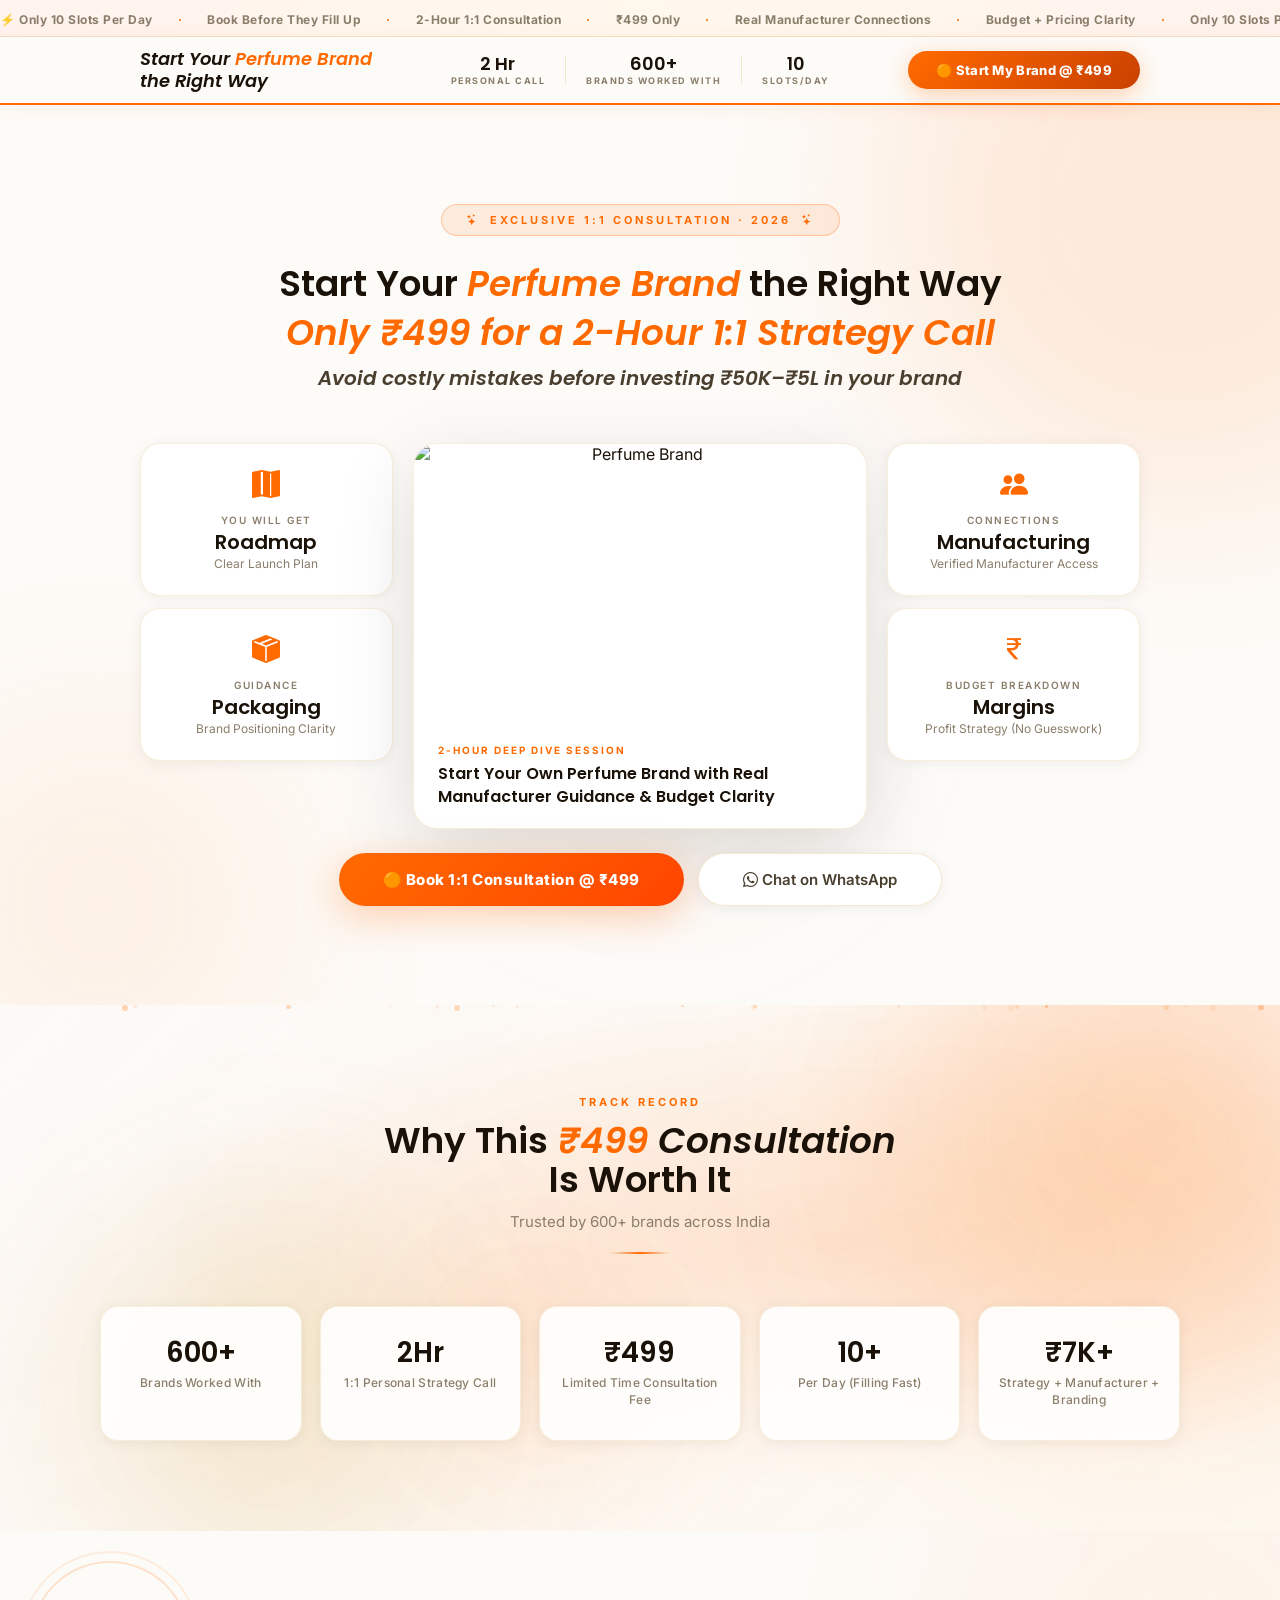
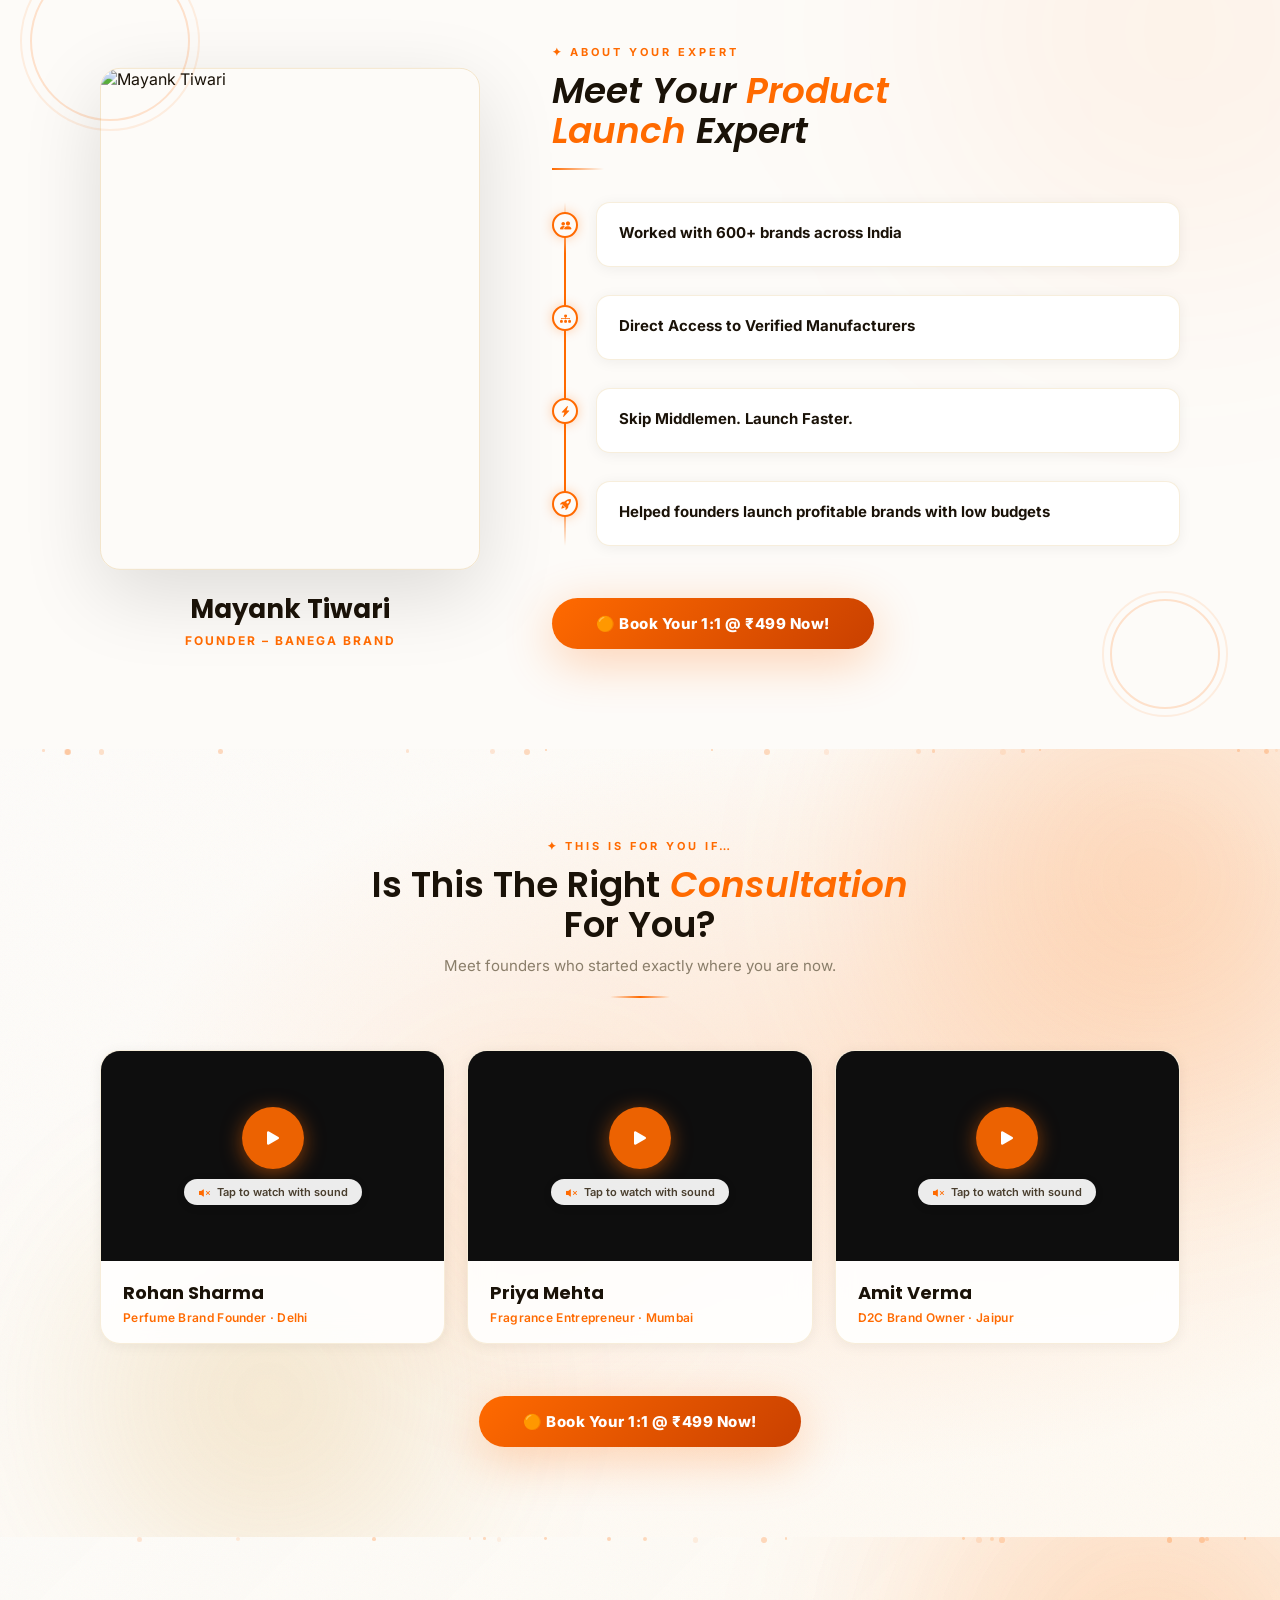
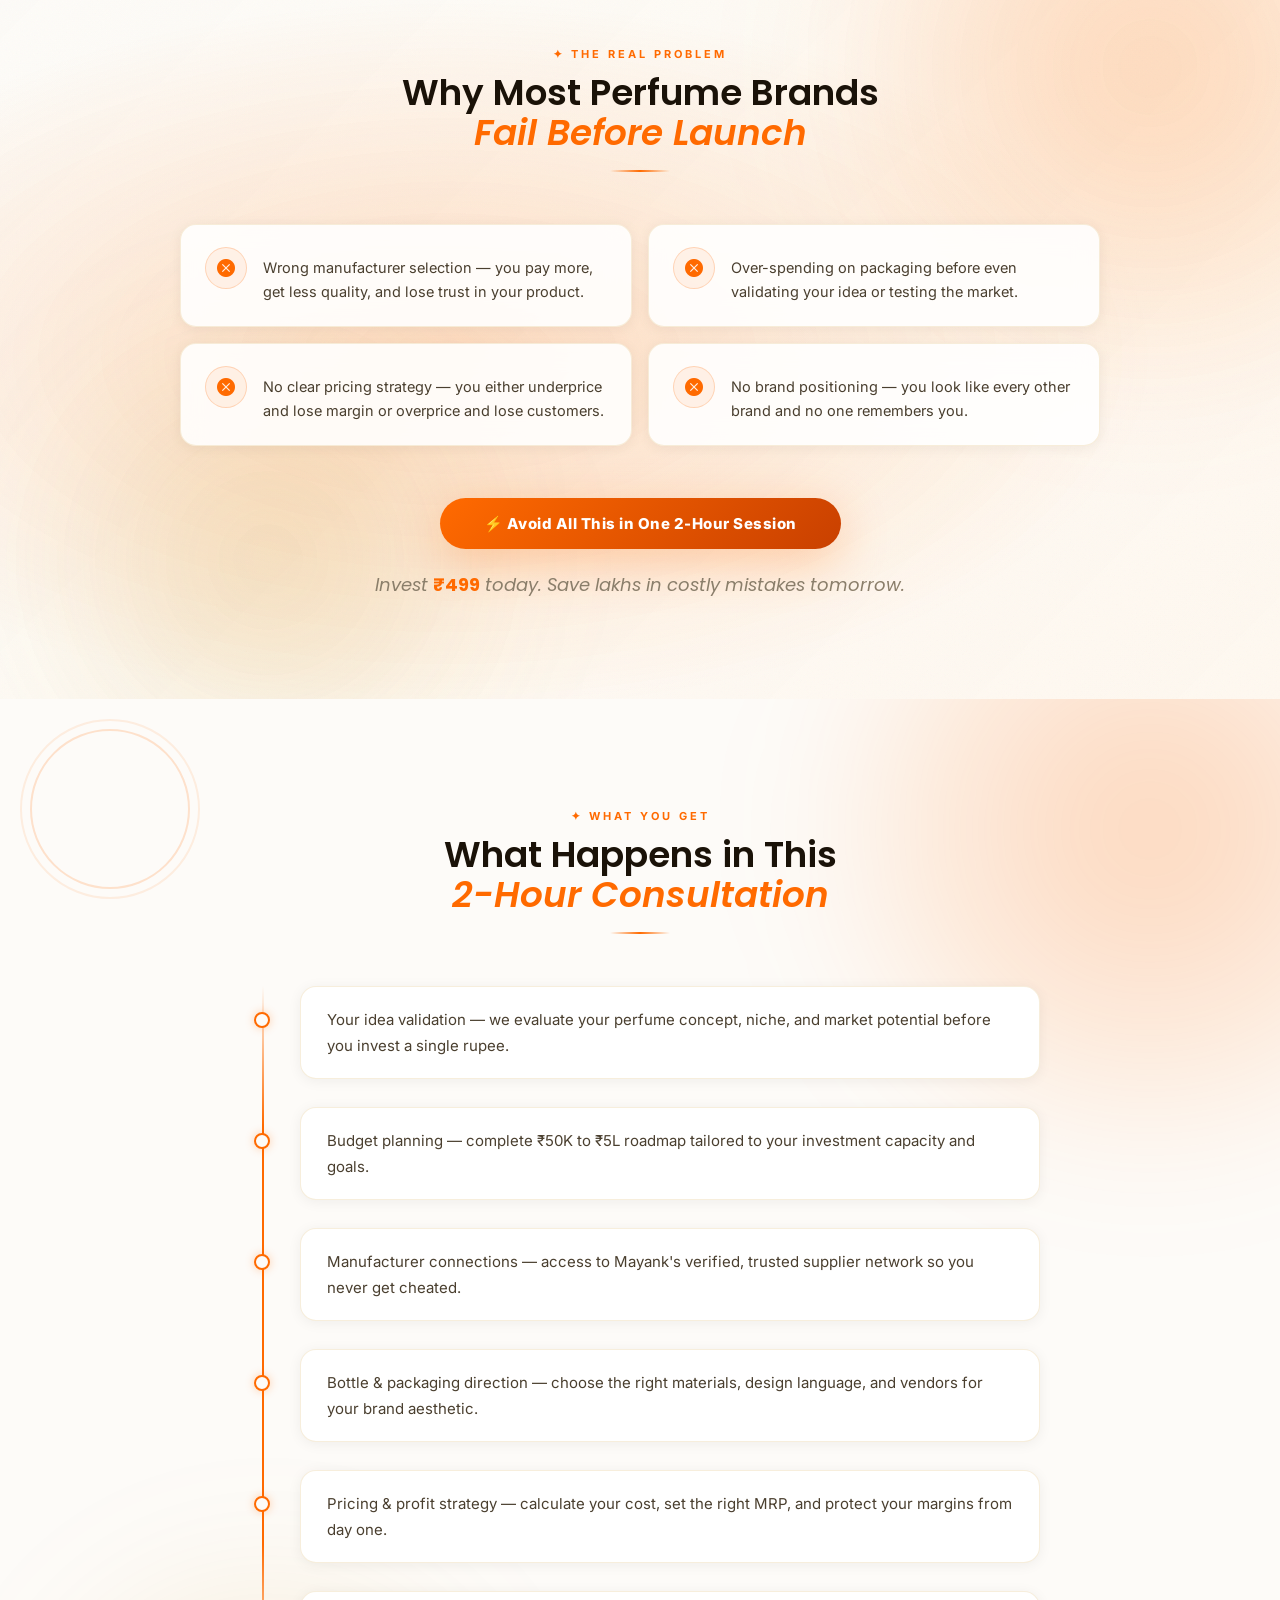
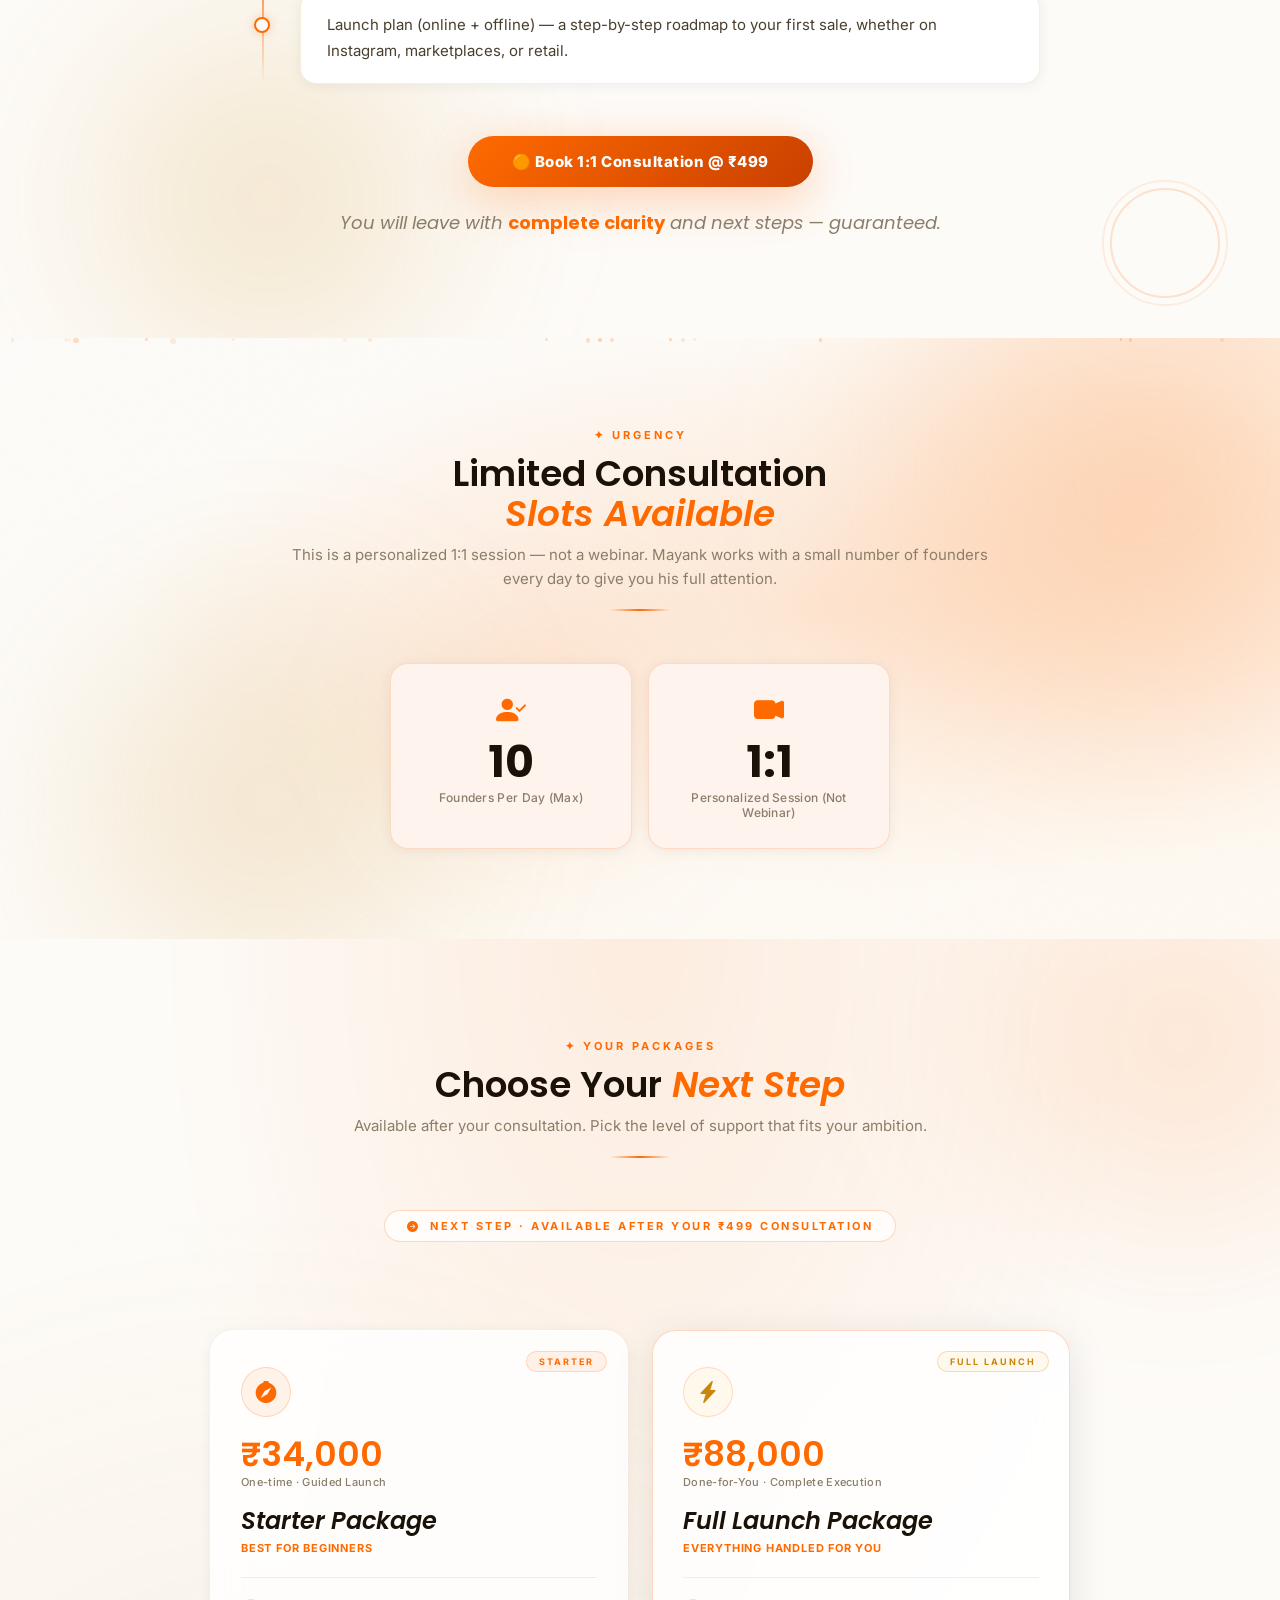
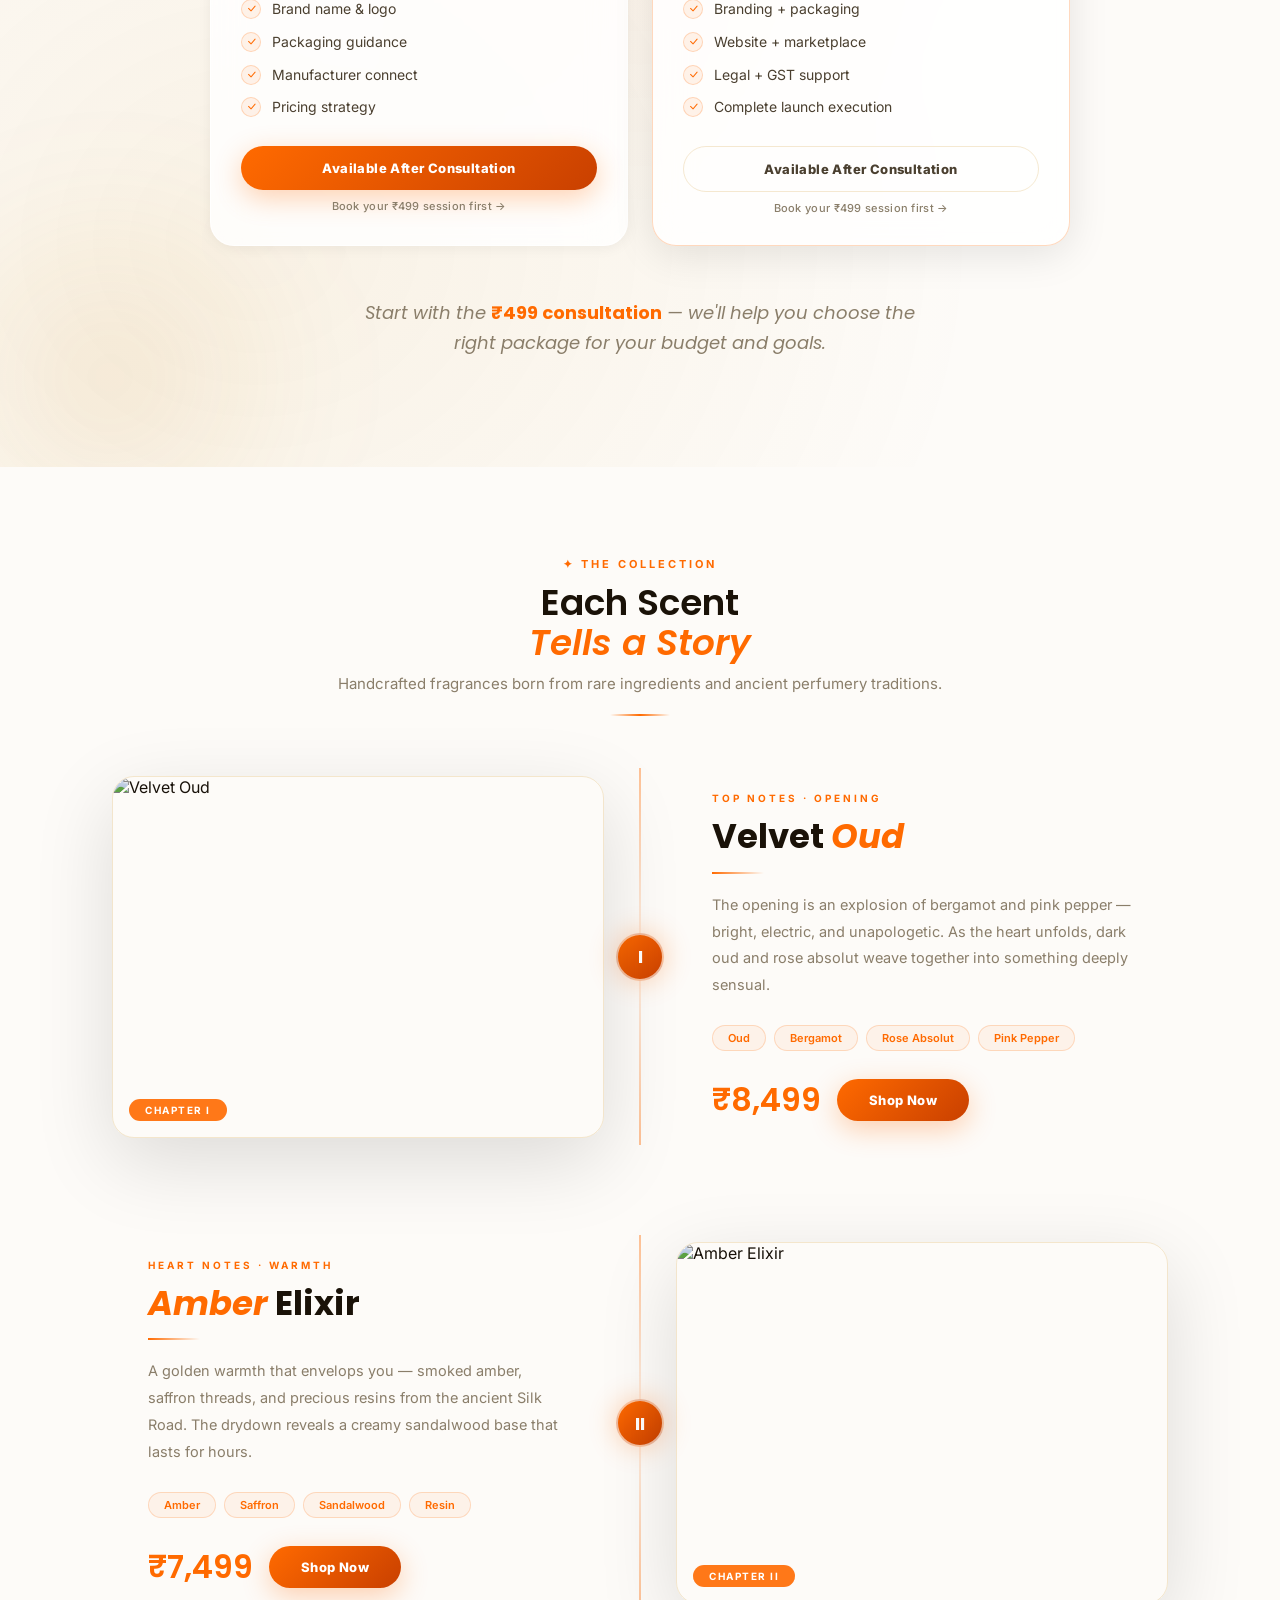
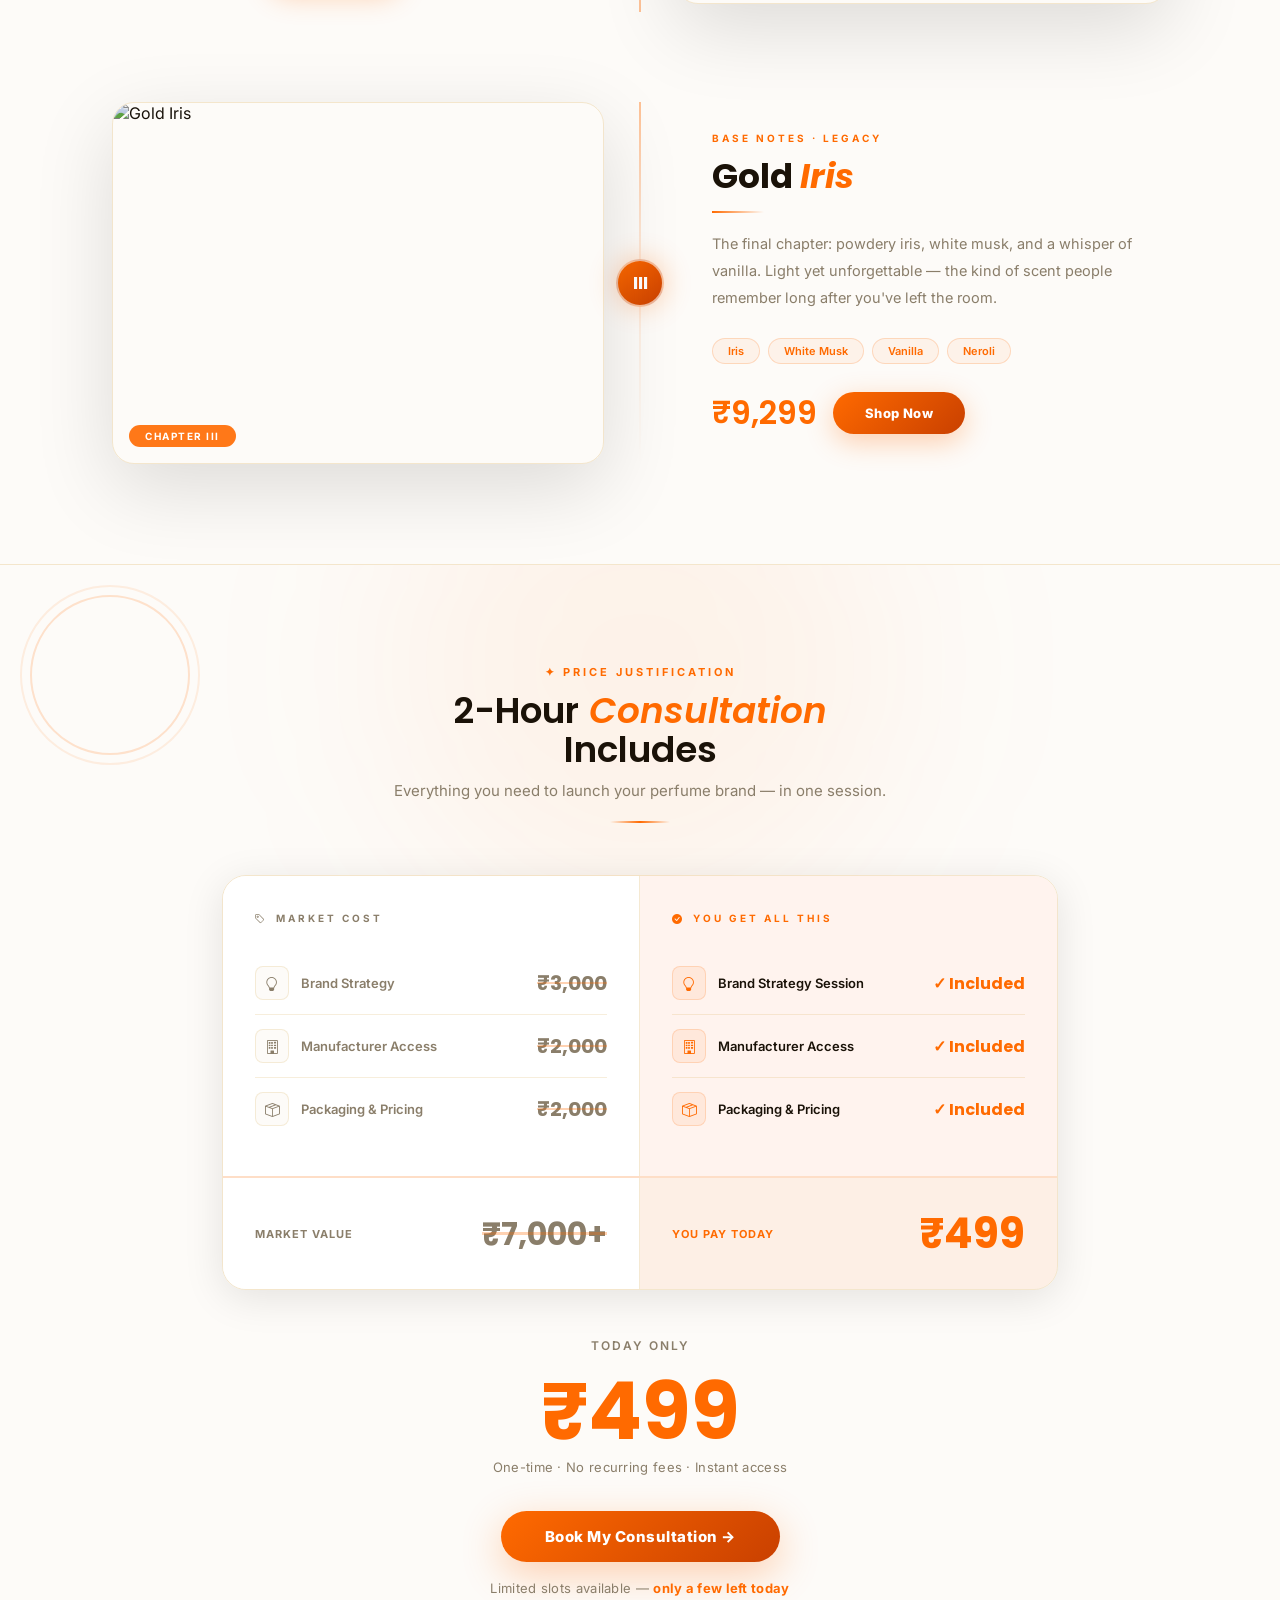
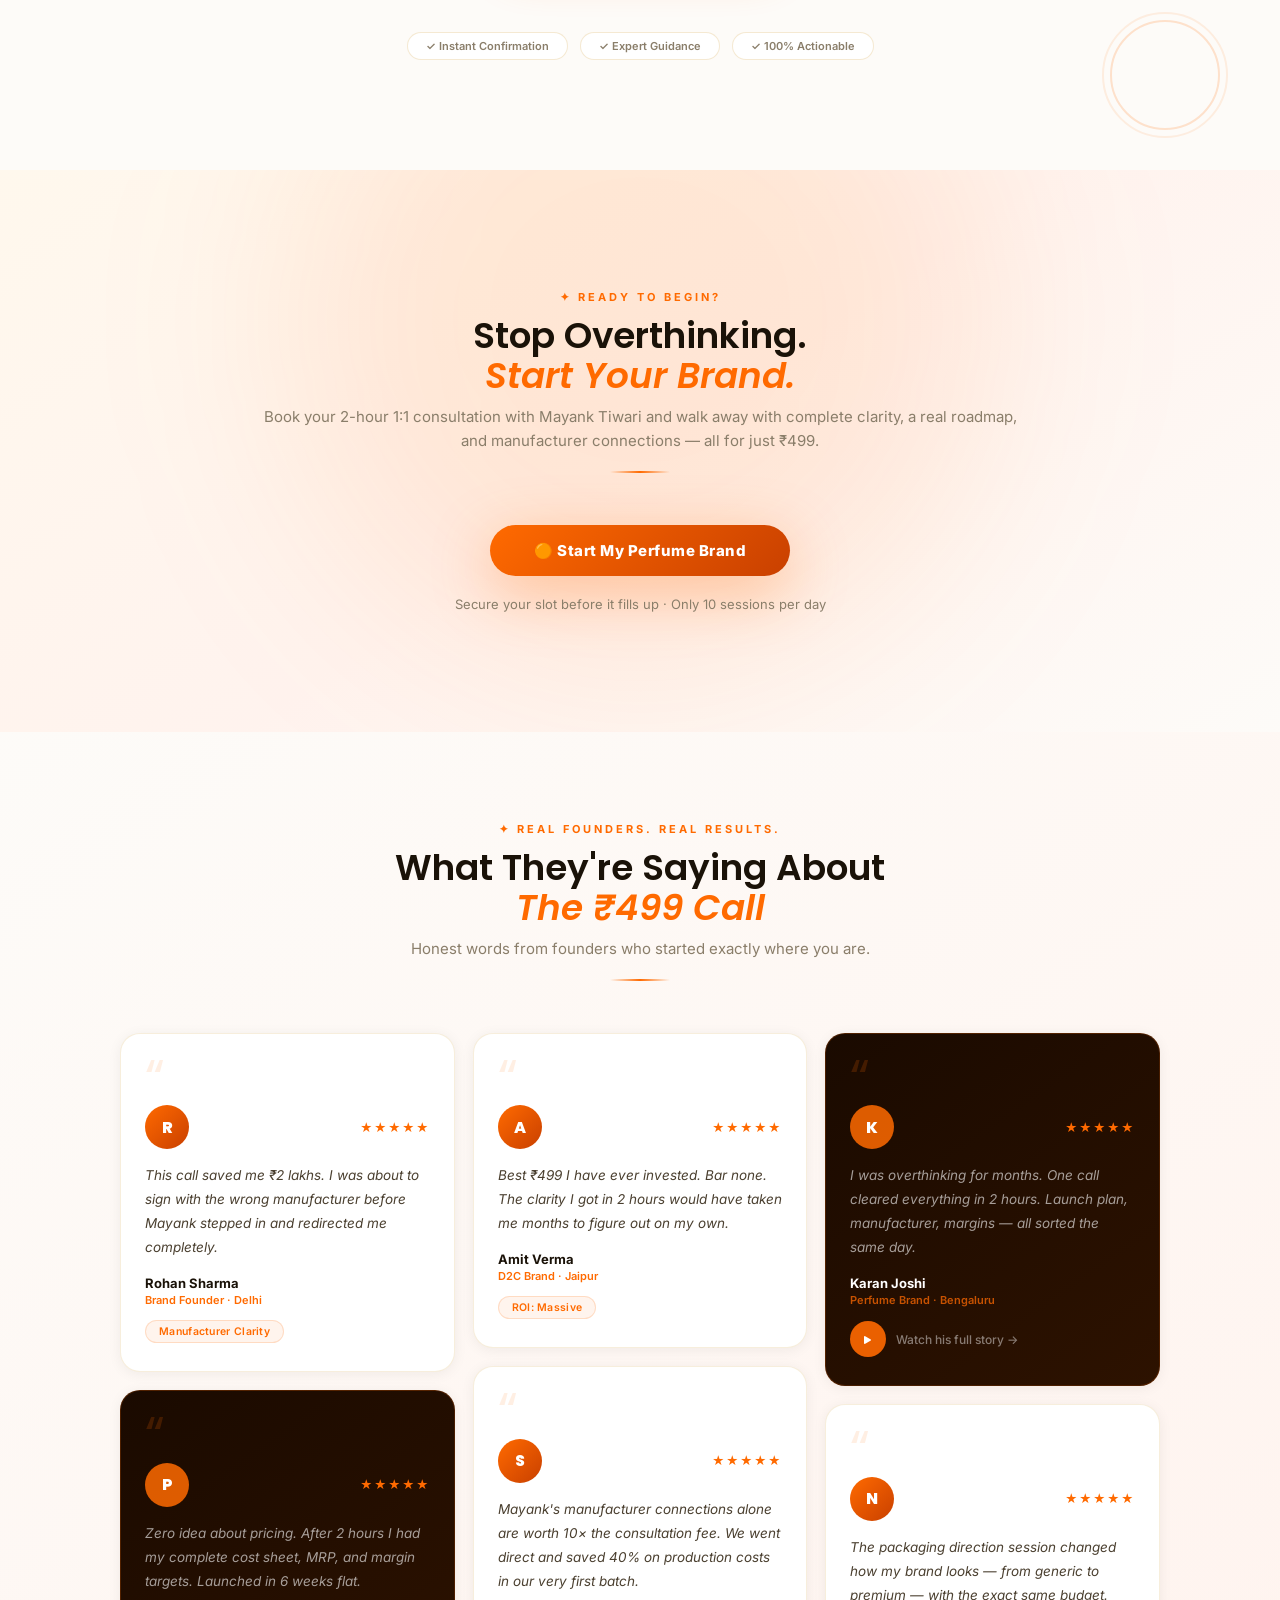
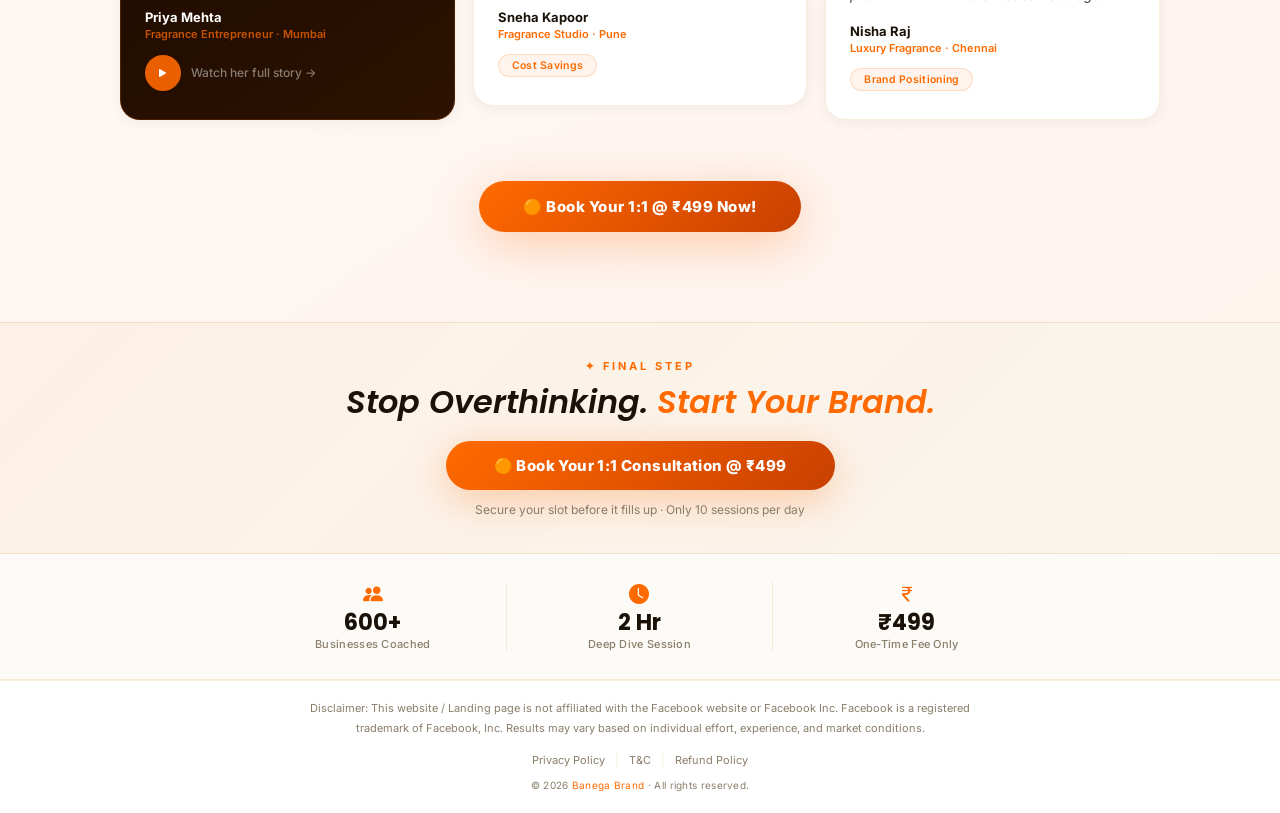
==== commit 45f36d7d: "Update index.html" ====
--- a/index.html
+++ b/index.html
@@ -1,5 +1,3 @@
-html
-
 <!doctype html>
 <html lang="en">
   <head>
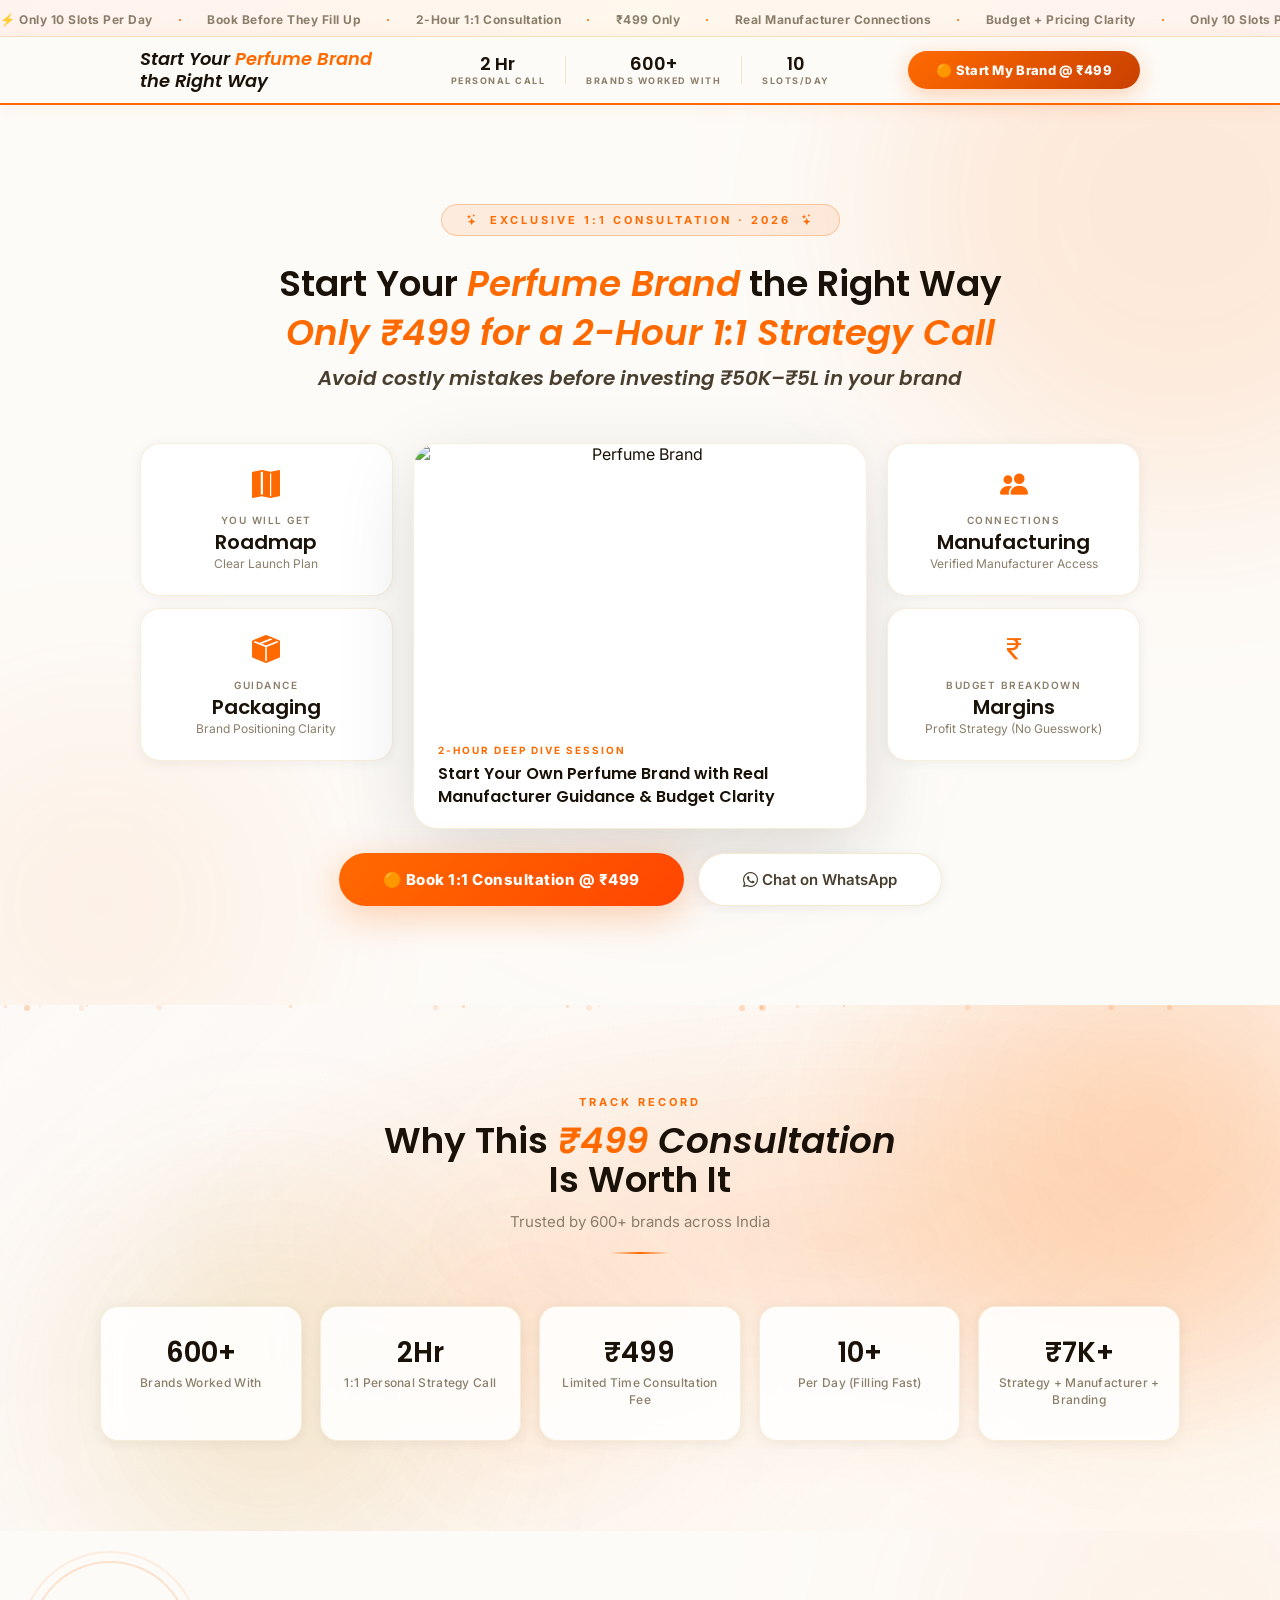
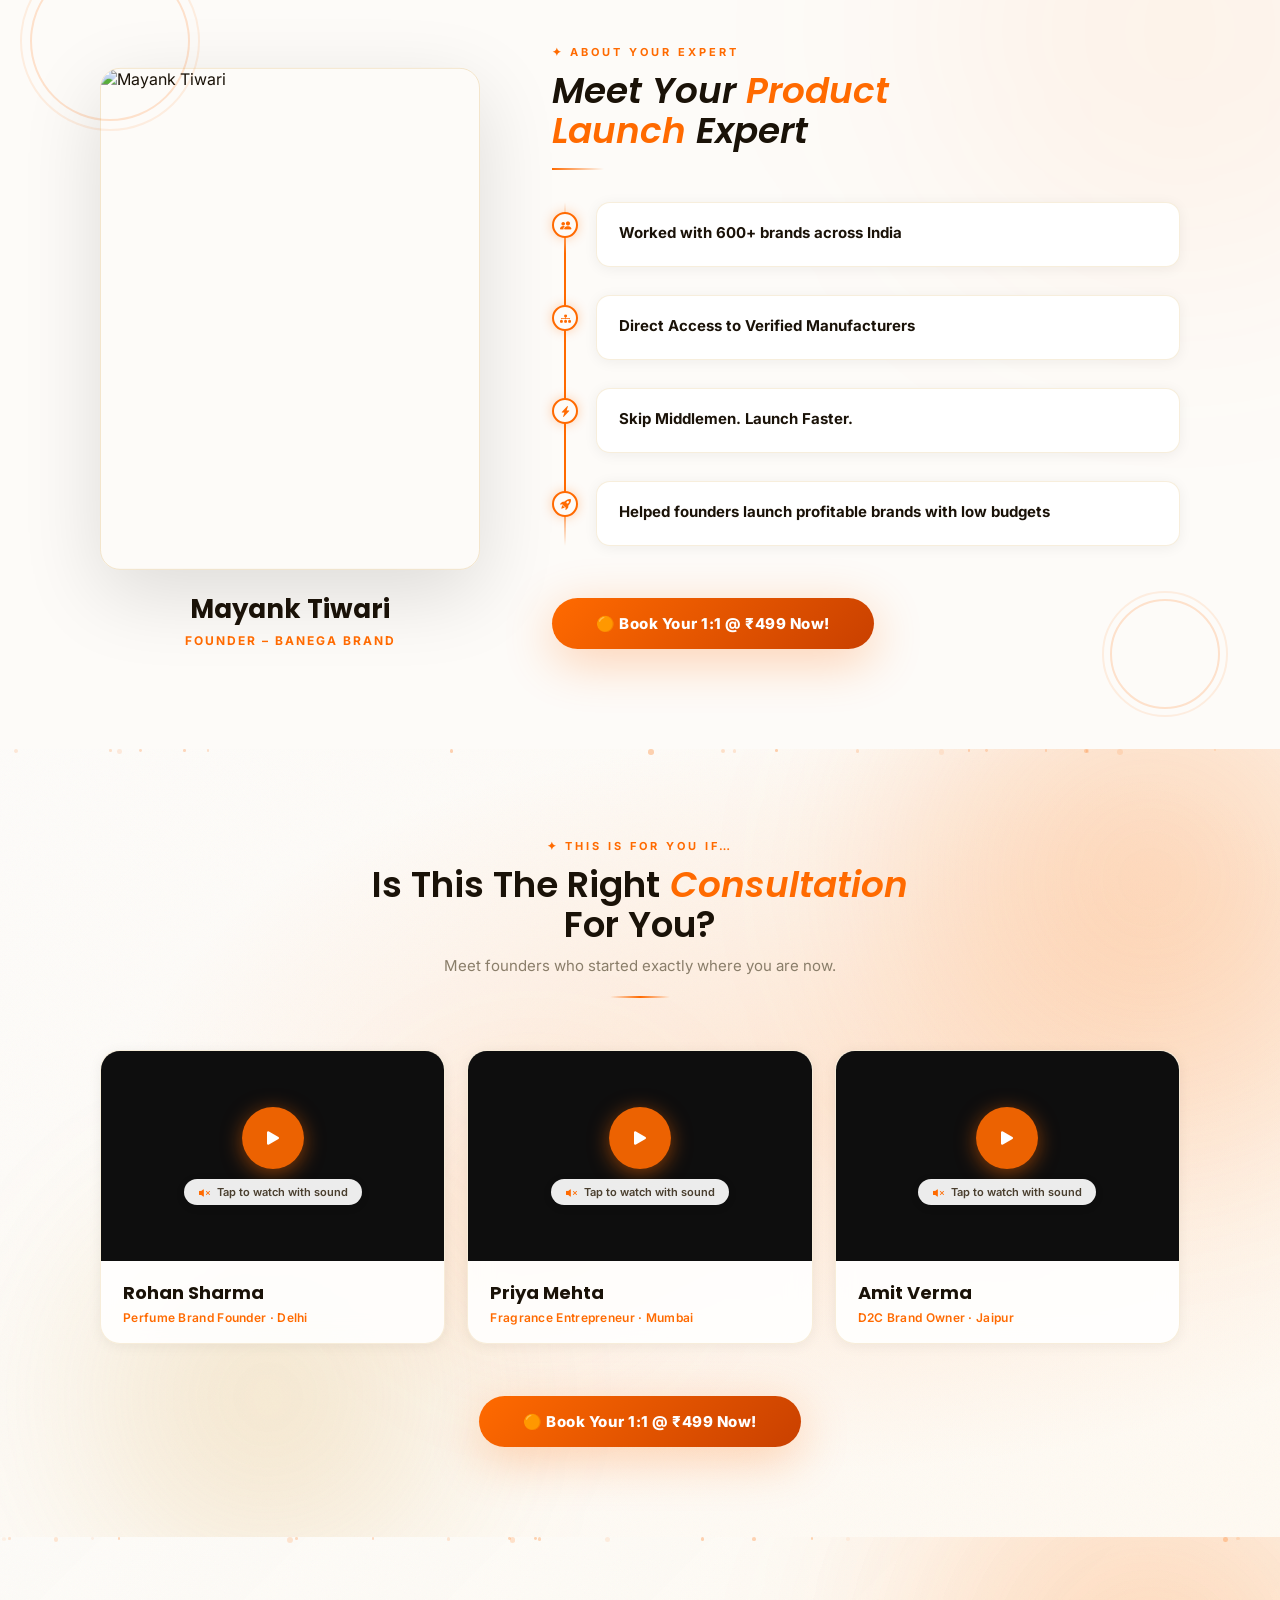
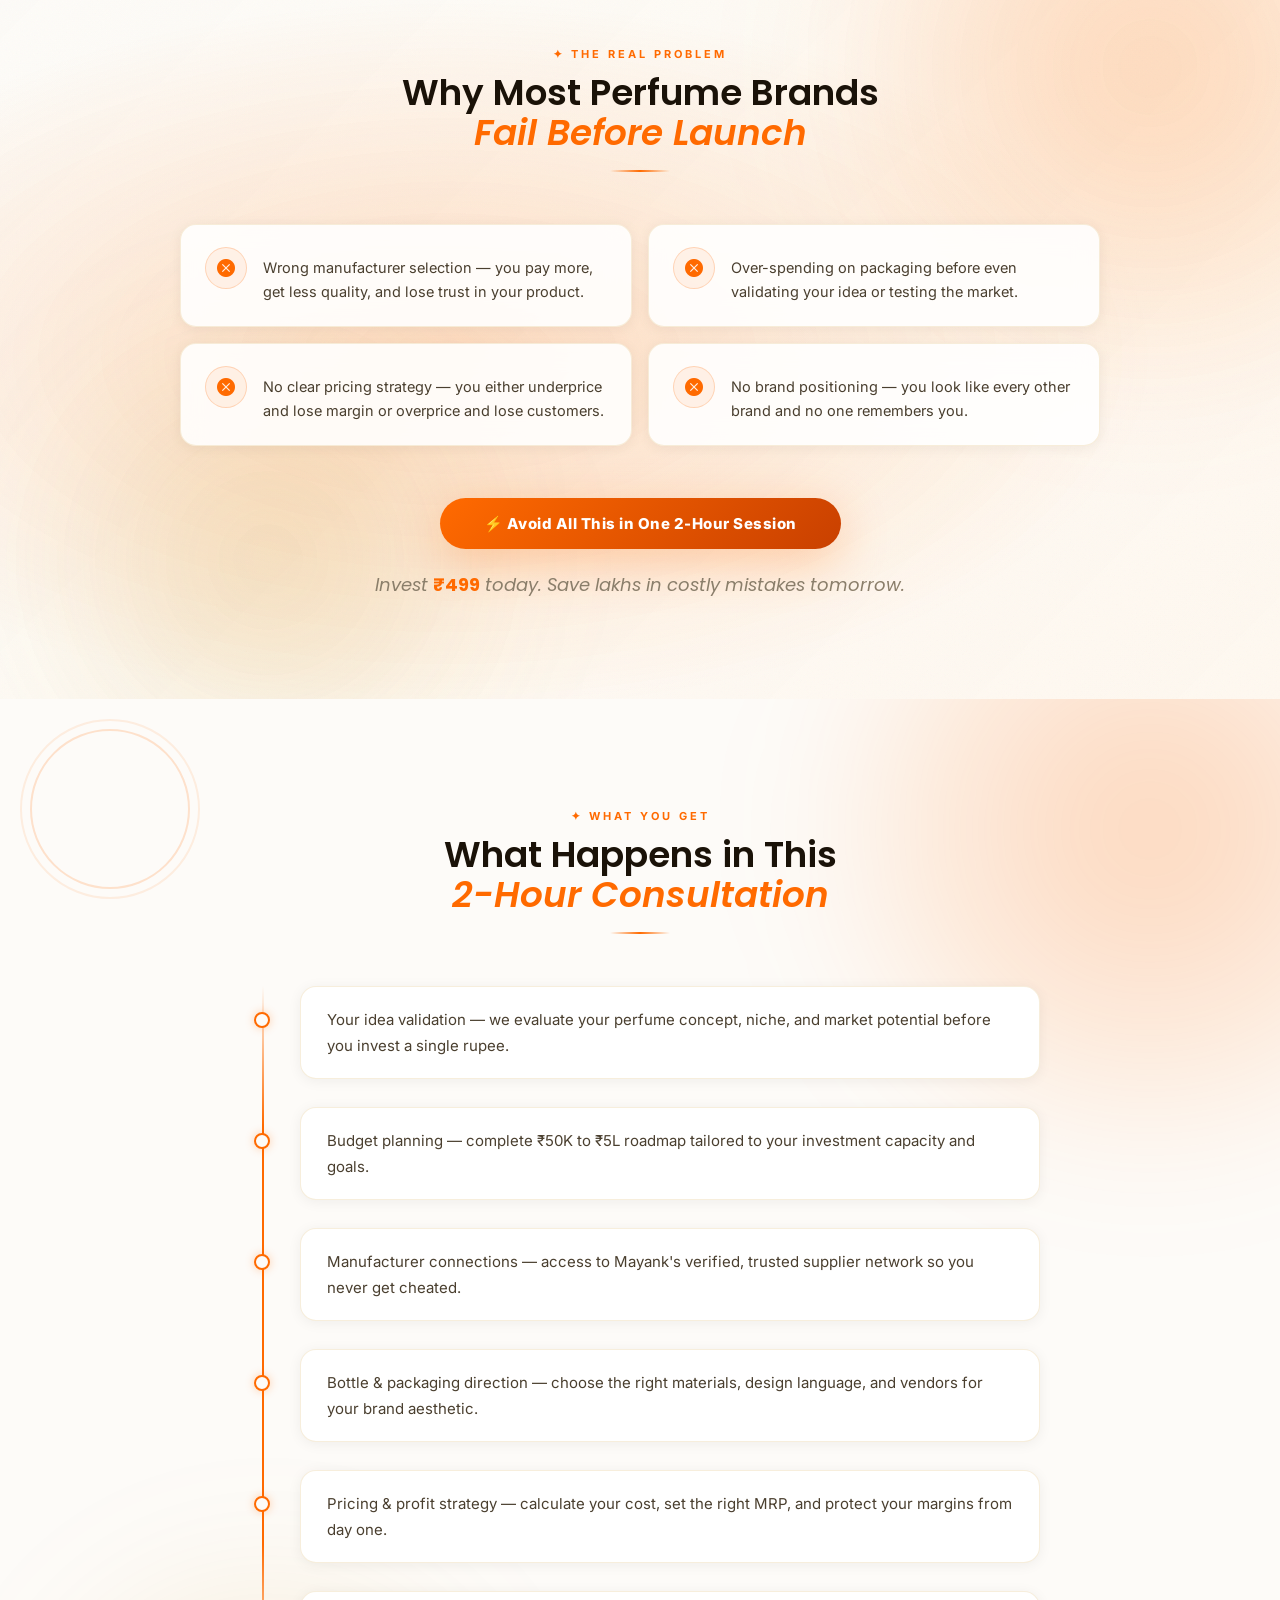
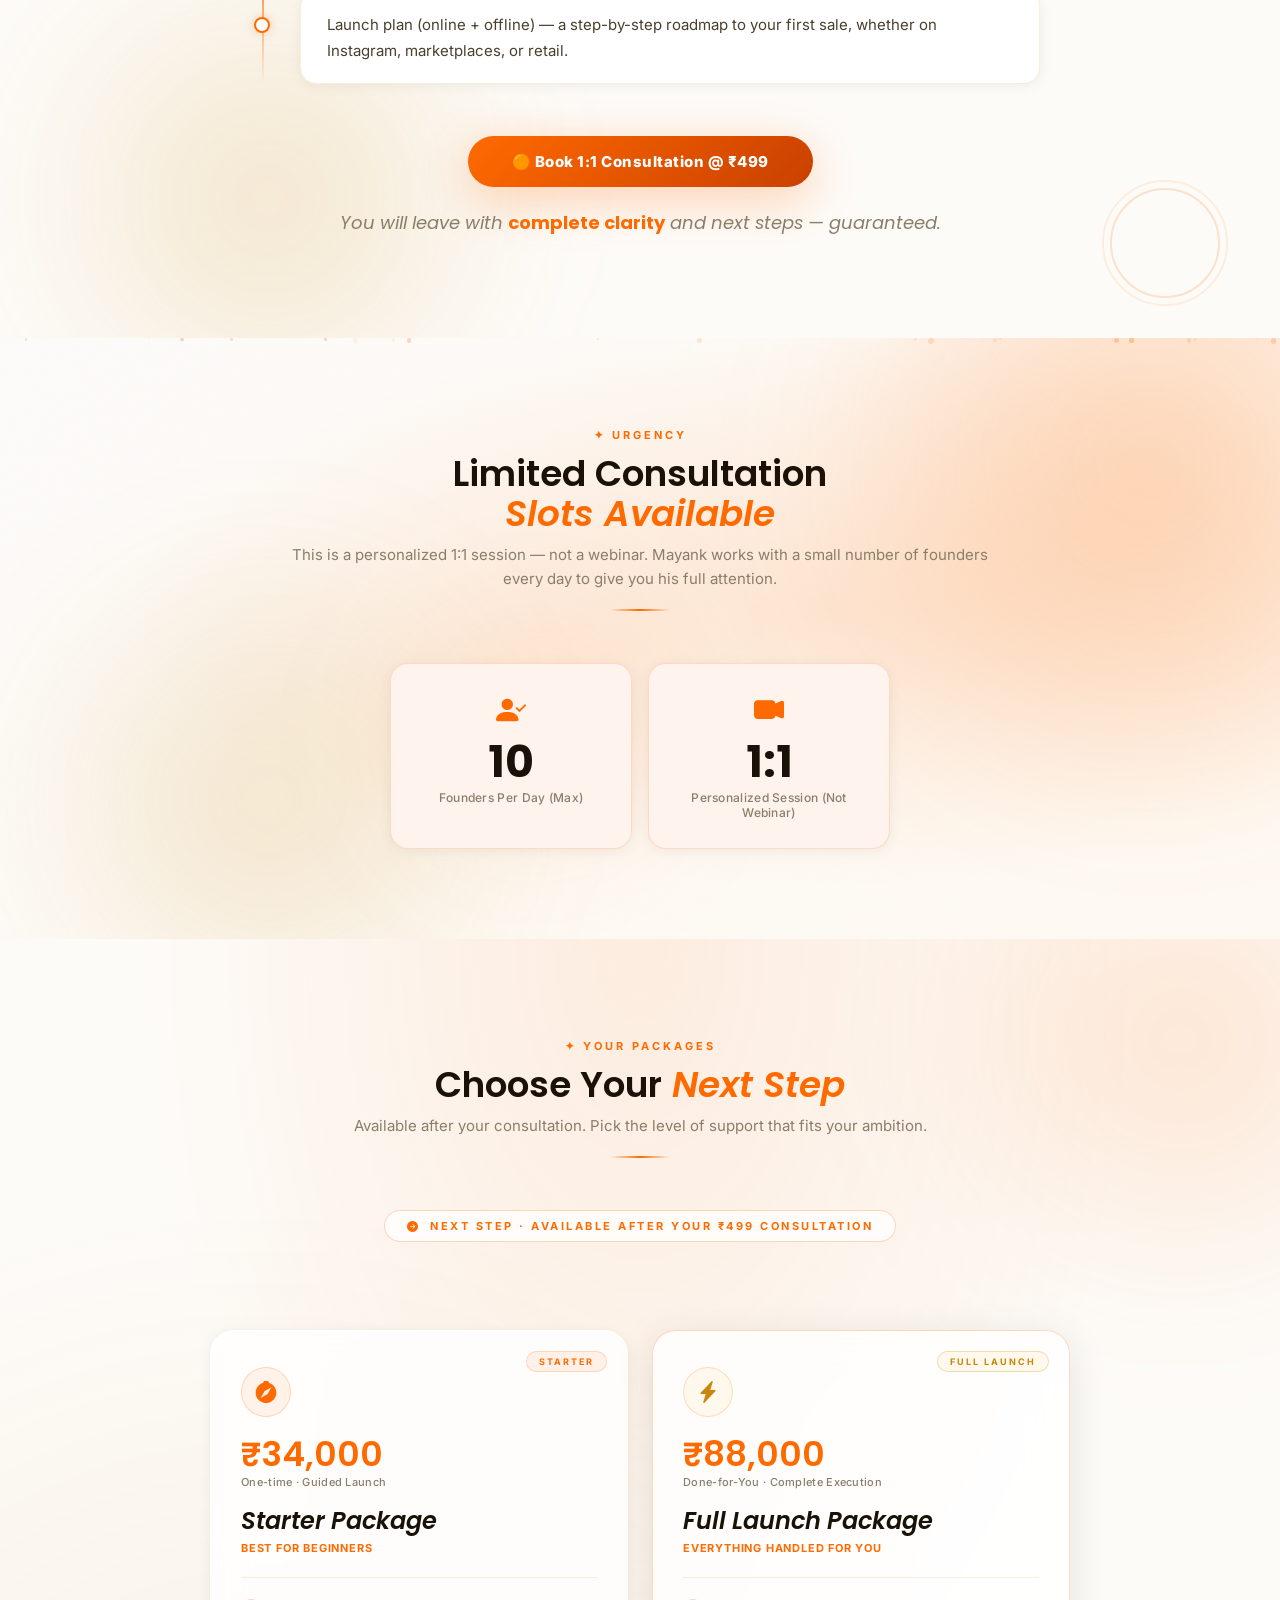
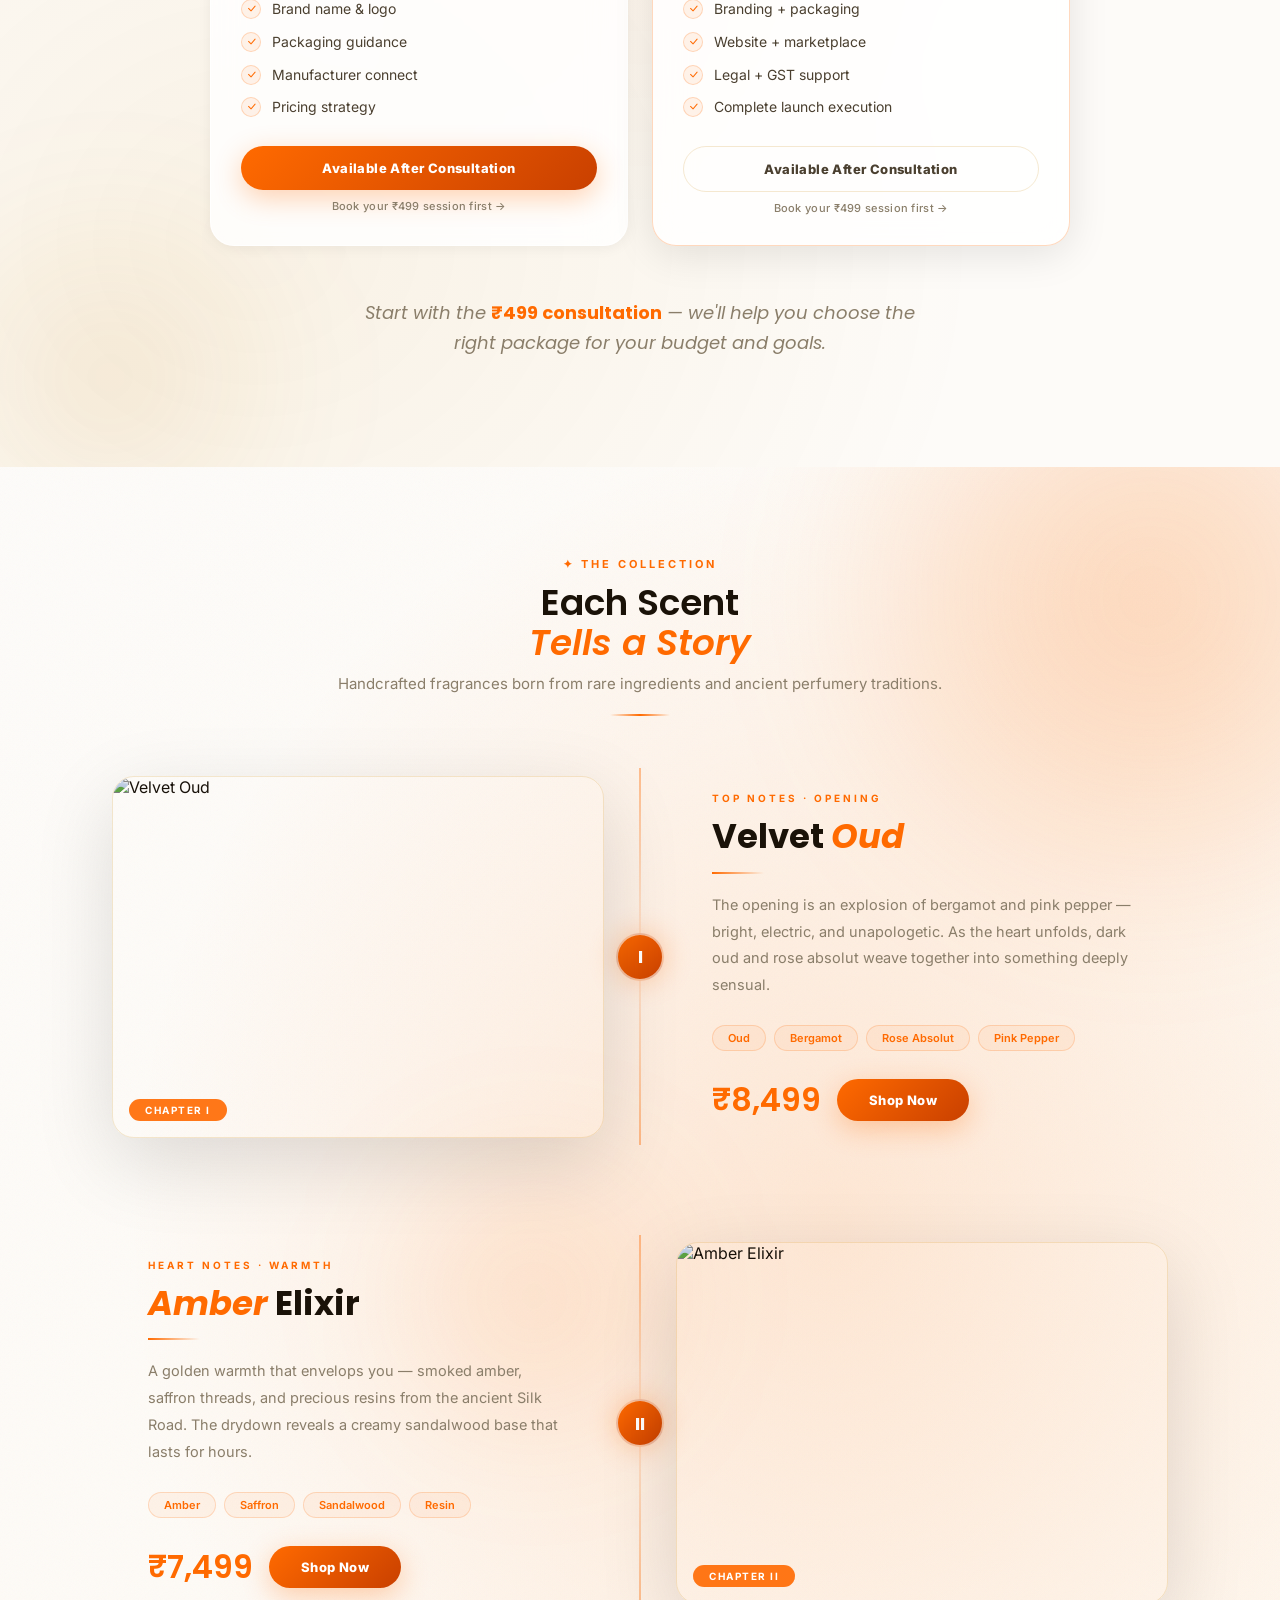
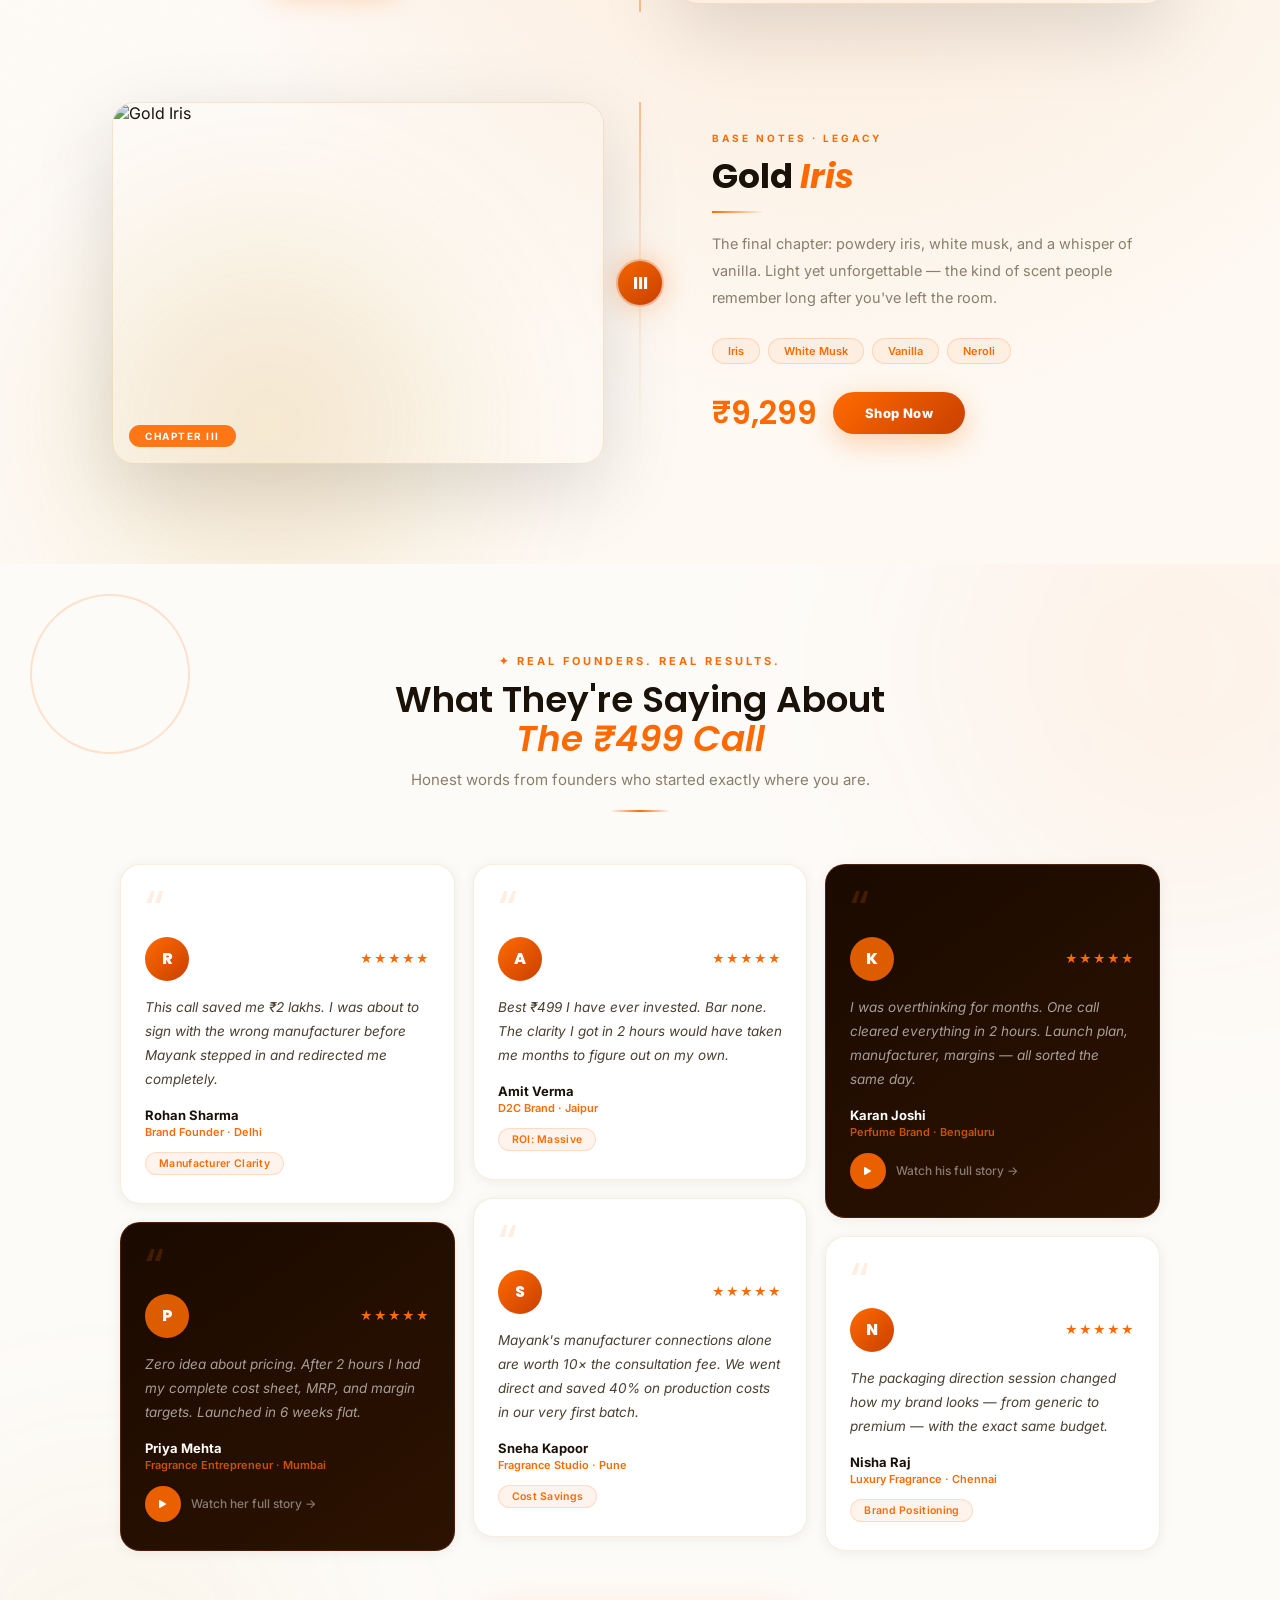
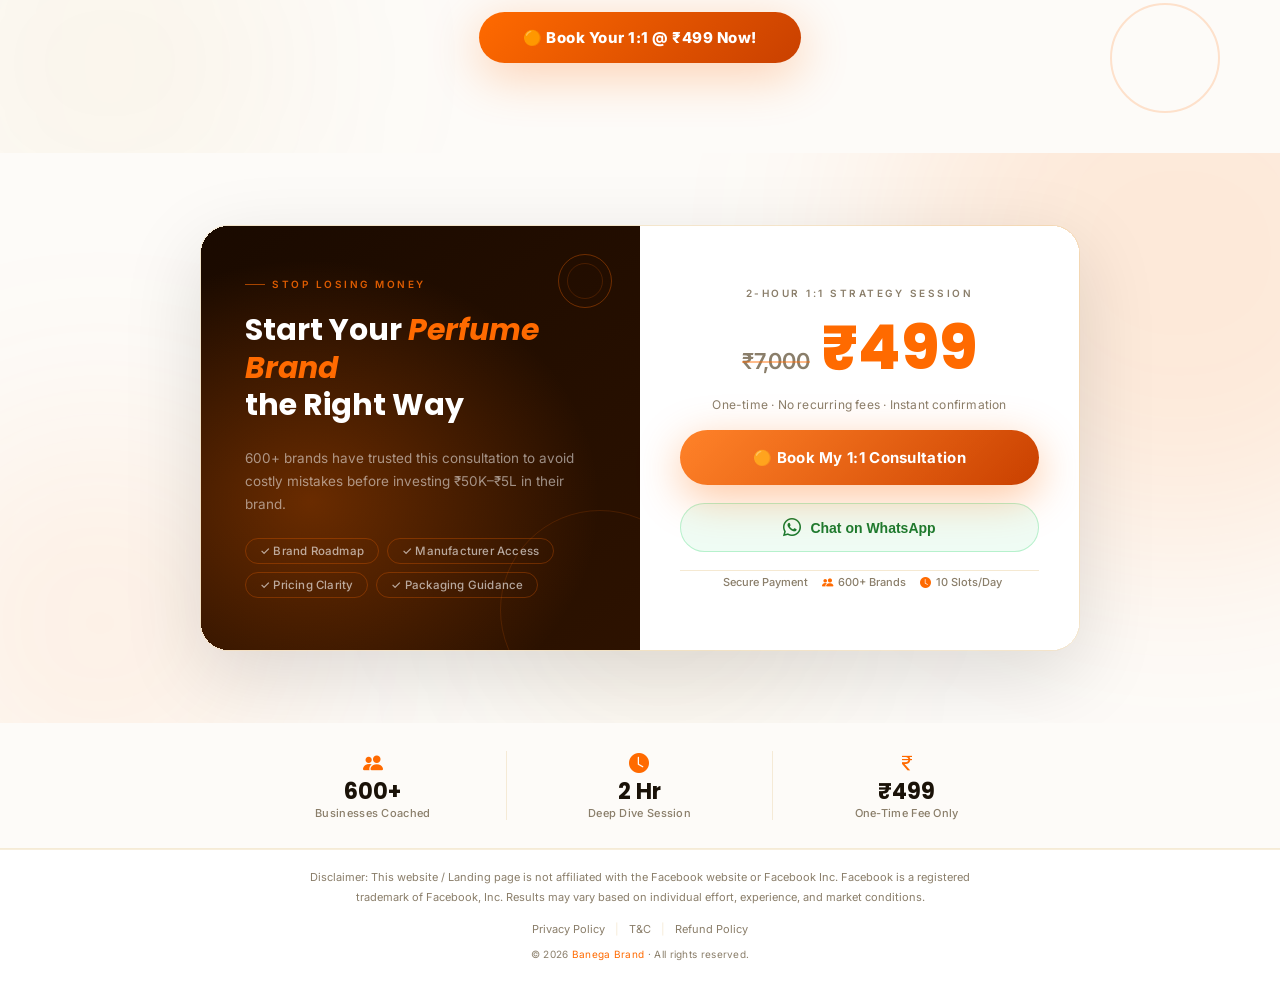
==== commit e76cfa26: "ss" ====
--- a/index.html
+++ b/index.html
@@ -705,6 +705,7 @@
       .stat-card {
         background: rgba(255, 255, 255, 0.88);
         backdrop-filter: blur(12px);
+        -webkit-backdrop-filter: blur(12px);
         border: 1px solid var(--border-card);
         border-radius: var(--card-radius);
         padding: 32px 16px;
@@ -920,18 +921,28 @@
         transform: translateY(-4px) scale(1.03);
         box-shadow: 0 24px 70px rgba(255, 106, 0, 0.45);
       }
-      .about-shapes .shape-1::after,
-      .d3-shapes .shape-1::after,
-      .vs-shapes .shape-1::after {
+      .about-shapes .shape-1::after {
         content: "";
         position: absolute;
         inset: -12px;
         border: 2px solid rgba(255, 106, 0, 0.1);
         border-radius: 50%;
       }
-      .about-shapes .shape-2::after,
-      .d3-shapes .shape-2::after,
-      .vs-shapes .shape-2::after {
+      .d3-shapes .shape-1::after {
+        content: "";
+        position: absolute;
+        inset: -12px;
+        border: 2px solid rgba(255, 106, 0, 0.1);
+        border-radius: 50%;
+      }
+      .about-shapes .shape-2::after {
+        content: "";
+        position: absolute;
+        inset: -10px;
+        border: 2px solid rgba(255, 106, 0, 0.1);
+        border-radius: 50%;
+      }
+      .d3-shapes .shape-2::after {
         content: "";
         position: absolute;
         inset: -10px;
@@ -1108,11 +1119,12 @@
         display: none;
         position: fixed;
         inset: 0;
-        background: rgb(10 6 2 / 33%);
+        background: rgb(10 6 2/33%);
         z-index: 99999;
         align-items: center;
         justify-content: center;
         backdrop-filter: blur(16px);
+        -webkit-backdrop-filter: blur(16px);
       }
       .video-modal-overlay.open {
         display: flex;
@@ -1588,6 +1600,7 @@
         opacity: 0.22;
         will-change: transform;
         z-index: 0;
+        transition: opacity 0.4s;
       }
       .packages-parallax-overlay {
         position: absolute;
@@ -1680,6 +1693,7 @@
         padding: 36px 30px 30px;
         background: rgba(255, 255, 255, 0.82);
         backdrop-filter: blur(18px);
+        -webkit-backdrop-filter: blur(18px);
         border: 1px solid rgba(255, 255, 255, 0.7);
         box-shadow:
           var(--shadow-sm),
@@ -1896,12 +1910,109 @@
         font-style: normal;
         font-weight: 700;
       }
+
+      /* ============================================================
+         CHANGE 1: collection-section now uses bb-light-section style
+         ============================================================ */
       .collection-section {
         padding: 90px 0 100px;
         position: relative;
         overflow: hidden;
-        background: var(--cream);
-      }
+        background: var(--white);
+      }
+      .collection-section .coll-light-bg {
+        position: absolute;
+        inset: -80px;
+        background: url("https://images.unsplash.com/photo-1541643600914-78b084683702?w=1600&q=80")
+          center/cover;
+        filter: brightness(0.9) saturate(0.45);
+        opacity: 0.28;
+        animation: bgZoom 20s ease-in-out infinite alternate;
+        z-index: 0;
+      }
+      .collection-section .coll-light-overlay {
+        position: absolute;
+        inset: 0;
+        z-index: 1;
+        pointer-events: none;
+        background:
+          radial-gradient(
+            ellipse at 65% 45%,
+            rgba(255, 106, 0, 0.14) 0%,
+            transparent 60%
+          ),
+          linear-gradient(
+            135deg,
+            rgba(253, 251, 248, 0.78) 0%,
+            rgba(255, 248, 237, 0.72) 100%
+          );
+      }
+      .collection-section::after {
+        content: "";
+        position: absolute;
+        inset: 0;
+        z-index: 2;
+        pointer-events: none;
+        opacity: 0.04;
+        background-image: url("data:image/svg+xml,%3Csvg viewBox='0 0 256 256' xmlns='http://www.w3.org/2000/svg'%3E%3Cfilter id='noise'%3E%3CfeTurbulence type='fractalNoise' baseFrequency='0.9' numOctaves='4' stitchTiles='stitch'/%3E%3C/filter%3E%3Crect width='100%25' height='100%25' filter='url(%23noise)'/%3E%3C/svg%3E");
+        background-size: 180px 180px;
+      }
+      .collection-section .coll-orbs {
+        position: absolute;
+        inset: 0;
+        pointer-events: none;
+        z-index: 3;
+        overflow: hidden;
+      }
+      .collection-section .coll-orb-tr {
+        position: absolute;
+        width: 620px;
+        height: 620px;
+        border-radius: 50%;
+        filter: blur(70px);
+        background: radial-gradient(
+          circle,
+          rgba(255, 106, 0, 0.26) 0%,
+          rgba(255, 106, 0, 0.08) 60%,
+          transparent 100%
+        );
+        top: -180px;
+        right: -180px;
+        animation: orbPulse 7s ease-in-out infinite;
+      }
+      .collection-section .coll-orb-bl {
+        position: absolute;
+        width: 460px;
+        height: 460px;
+        border-radius: 50%;
+        filter: blur(70px);
+        background: radial-gradient(
+          circle,
+          rgba(200, 134, 10, 0.2) 0%,
+          rgba(200, 134, 10, 0.06) 60%,
+          transparent 100%
+        );
+        bottom: -90px;
+        left: 3%;
+        animation: orbPulse 9s ease-in-out infinite reverse;
+      }
+      .collection-section .coll-orb-m {
+        position: absolute;
+        width: 300px;
+        height: 300px;
+        border-radius: 50%;
+        filter: blur(70px);
+        background: radial-gradient(
+          circle,
+          rgba(255, 106, 0, 0.16) 0%,
+          rgba(255, 106, 0, 0.04) 60%,
+          transparent 100%
+        );
+        top: 40%;
+        left: 30%;
+        animation: orbPulse 11s ease-in-out infinite;
+      }
+
       .collection-chapter {
         position: relative;
         z-index: 10;
@@ -2089,485 +2200,65 @@
         transform: translateY(-3px) scale(1.03);
         box-shadow: 0 16px 46px rgba(255, 106, 0, 0.45);
       }
-      .vs-section {
-        width: 100%;
+
+      /* ============================================================
+         CHANGE 2: bb-testi2-section now uses about-section style
+         ============================================================ */
+      .bb-testi2-section {
+        padding: 90px 20px;
+        position: relative;
+        overflow: hidden;
         background: var(--cream);
-        padding: 100px 0 110px;
-        border-top: 1px solid var(--border-light);
-        position: relative;
-        overflow: hidden;
-      }
-      .vs-shapes {
-        position: absolute;
-        inset: 0;
+      }
+      .bb-testi2-section .testi2-about-orb {
+        position: absolute;
+        width: 500px;
+        height: 500px;
+        border-radius: 50%;
+        background: rgba(255, 106, 0, 0.06);
+        top: -150px;
+        right: -150px;
+        filter: blur(120px);
         pointer-events: none;
-        overflow: hidden;
-        z-index: 1;
-      }
-      .vs-shapes .shape {
-        position: absolute;
-        border-radius: 8px;
-        border: 2px solid rgba(255, 106, 0, 0.18);
-      }
-      .vs-shapes .shape-1 {
+        animation: darkOrbFloat 7s ease-in-out infinite;
+      }
+      .bb-testi2-section .testi2-about-orb-2 {
+        position: absolute;
+        width: 380px;
+        height: 380px;
+        border-radius: 50%;
+        background: rgba(200, 134, 10, 0.05);
+        bottom: -100px;
+        left: -80px;
+        filter: blur(100px);
+        pointer-events: none;
+        animation: darkOrbFloat 9s ease-in-out infinite reverse;
+      }
+      .bb-testi2-section .testi2-shape-1 {
+        position: absolute;
         border-radius: 50%;
         width: 160px;
         height: 160px;
         top: 30px;
         left: 30px;
+        border: 2px solid rgba(255, 106, 0, 0.18);
         animation: float 8s ease-in-out infinite;
-      }
-      .vs-shapes .shape-2 {
+        pointer-events: none;
+        z-index: 1;
+      }
+      .bb-testi2-section .testi2-shape-2 {
+        position: absolute;
         border-radius: 50%;
         width: 110px;
         height: 110px;
         bottom: 40px;
         right: 60px;
+        border: 2px solid rgba(255, 106, 0, 0.18);
         animation: float 8s ease-in-out infinite reverse;
-      }
-      .vs-orb {
-        position: absolute;
-        border-radius: 50%;
-        filter: blur(100px);
         pointer-events: none;
-        width: 500px;
-        height: 500px;
-        background: rgba(255, 106, 0, 0.06);
-        top: -150px;
-        left: 50%;
-        transform: translateX(-50%);
-      }
-      .vs-inner {
-        max-width: 900px;
-        margin: 0 auto;
-        padding: 0 32px;
-        position: relative;
-        z-index: 10;
-      }
-      .vs-split-grid {
-        display: grid;
-        grid-template-columns: 1fr 1fr;
-        gap: 0;
-        border-radius: 24px;
-        overflow: hidden;
-        border: 1px solid var(--border-light);
-        box-shadow: var(--shadow-md);
-        margin-bottom: 48px;
-      }
-      .vs-split-left {
-        background: var(--white);
-        border-right: 1px solid var(--border-light);
-        padding: 36px 32px;
-      }
-      .vs-split-right {
-        background: var(--orange-pale);
-        padding: 36px 32px;
-      }
-      .vs-split-label {
-        font-size: 10px;
-        letter-spacing: 3px;
-        text-transform: uppercase;
-        font-weight: 700;
-        margin-bottom: 28px;
-        display: flex;
-        align-items: center;
-        gap: 8px;
-      }
-      .vs-split-left .vs-split-label {
-        color: var(--text-muted);
-      }
-      .vs-split-right .vs-split-label {
-        color: var(--orange);
-      }
-      .vs-split-item {
-        display: flex;
-        align-items: center;
-        justify-content: space-between;
-        padding: 14px 0;
-        border-bottom: 1px solid var(--border-card);
-      }
-      .vs-split-item:last-child {
-        border-bottom: none;
-      }
-      .vs-split-item-left {
-        display: flex;
-        align-items: center;
-        gap: 12px;
-      }
-      .vs-split-icon {
-        width: 34px;
-        height: 34px;
-        border-radius: 8px;
-        background: var(--cream);
-        border: 1px solid var(--border-card);
-        display: flex;
-        align-items: center;
-        justify-content: center;
-        color: var(--text-muted);
-        font-size: 14px;
-        flex-shrink: 0;
-      }
-      .vs-split-right .vs-split-icon {
-        background: rgba(255, 106, 0, 0.08);
-        border-color: rgba(255, 106, 0, 0.18);
-        color: var(--orange);
-      }
-      .vs-split-item-name {
-        font-size: 13px;
-        font-weight: 600;
-        color: var(--text-muted);
-      }
-      .vs-split-right .vs-split-item-name {
-        color: var(--text-dark);
-      }
-      .vs-split-item-val {
-        font-family: "Poppins", serif;
-        font-size: 20px;
-        font-weight: 700;
-        color: var(--text-muted);
-        text-decoration: line-through;
-        text-decoration-color: rgba(255, 106, 0, 0.3);
-      }
-      .vs-split-right .vs-split-item-val {
-        color: var(--orange);
-        text-decoration: none;
-        font-size: 16px;
-        font-weight: 700;
-      }
-      .vs-split-footer {
-        display: grid;
-        grid-template-columns: 1fr 1fr;
-        gap: 0;
-        border-top: 2px solid rgba(255, 106, 0, 0.2);
-      }
-      .vs-split-footer-left {
-        background: var(--white);
-        border-right: 1px solid var(--border-light);
-        padding: 24px 32px;
-        display: flex;
-        align-items: center;
-        justify-content: space-between;
-      }
-      .vs-split-footer-right {
-        background: rgba(255, 106, 0, 0.08);
-        padding: 24px 32px;
-        display: flex;
-        align-items: center;
-        justify-content: space-between;
-      }
-      .vs-split-footer-label {
-        font-size: 11px;
-        font-weight: 700;
-        text-transform: uppercase;
-        letter-spacing: 1px;
-      }
-      .vs-split-footer-left .vs-split-footer-label {
-        color: var(--text-muted);
-      }
-      .vs-split-footer-right .vs-split-footer-label {
-        color: var(--orange);
-      }
-      .vs-split-footer-val {
-        font-family: "Poppins", serif;
-        font-size: 32px;
-        font-weight: 700;
-      }
-      .vs-split-footer-left .vs-split-footer-val {
-        color: var(--text-muted);
-        text-decoration: line-through;
-        text-decoration-color: rgba(255, 106, 0, 0.3);
-      }
-      .vs-split-footer-right .vs-split-footer-val {
-        color: var(--text-dark);
-      }
-      .vs-cta-wrap {
-        text-align: center;
-      }
-      .vs-cta-label {
-        font-size: 12px;
-        font-weight: 600;
-        color: var(--text-muted);
-        text-transform: uppercase;
-        letter-spacing: 2px;
-        margin-bottom: 18px;
-      }
-      .vs-price-big {
-        font-family: "Poppins", serif;
-        font-size: clamp(30px, 7vw, 80px);
-        font-weight: 700;
-        color: var(--orange);
-        line-height: 1;
-        margin-bottom: 8px;
-      }
-      .vs-price-note {
-        font-size: 13px;
-        font-weight: 400;
-        color: var(--text-muted);
-        margin-bottom: 36px;
-        letter-spacing: 0.3px;
-      }
-      .vs-btn {
-        display: inline-block;
-        padding: 16px 44px;
-        background: linear-gradient(135deg, var(--orange), #c94000);
-        border: none;
-        border-radius: 50px;
-        font-family: "Inter", sans-serif;
-        font-size: 15px;
-        font-weight: 800;
-        color: #fff;
-        cursor: pointer;
-        letter-spacing: 0.5px;
-        box-shadow: 0 12px 40px rgba(255, 106, 0, 0.3);
-        transition:
-          transform 0.3s,
-          box-shadow 0.3s;
-        text-decoration: none;
-      }
-      .vs-btn:hover {
-        transform: translateY(-4px) scale(1.03);
-        box-shadow: 0 24px 60px rgba(255, 106, 0, 0.45);
-      }
-      .vs-urgency {
-        margin-top: 18px;
-        font-size: 13px;
-        font-weight: 400;
-        color: var(--text-muted);
-        letter-spacing: 0.3px;
-      }
-      .vs-urgency span {
-        color: var(--orange);
-        font-weight: 700;
-      }
-      .vs-badge-row {
-        display: flex;
-        justify-content: center;
-        gap: 12px;
-        flex-wrap: wrap;
-        margin-top: 36px;
-      }
-      .vs-badge {
-        padding: 6px 18px;
-        border: 1px solid var(--border-light);
-        border-radius: 30px;
-        font-size: 11px;
-        font-weight: 600;
-        color: var(--text-muted);
-        background: var(--white);
-      }
-      .final-cta-section {
-        position: relative;
-        overflow: hidden;
-        padding: 120px 20px;
-        background: linear-gradient(
-          145deg,
-          #fff8ed 0%,
-          #fff3ee 50%,
-          #fdfbf8 100%
-        );
-        text-align: center;
-      }
-      .final-cta-bg {
-        position: absolute;
-        inset: -80px;
-        background-image: url("https://images.unsplash.com/photo-1547887538-e3a2f32cb1cc?w=1600&q=80");
-        background-size: cover;
-        background-position: center;
-        filter: brightness(0.7) saturate(0.4);
-        opacity: 0.12;
-      }
-      .final-cta-orb-1 {
-        position: absolute;
-        border-radius: 50%;
-        filter: blur(100px);
-        pointer-events: none;
-        width: 700px;
-        height: 700px;
-        background: rgba(255, 106, 0, 0.1);
-        top: -200px;
-        left: 50%;
-        transform: translateX(-50%);
-      }
-      .final-cta-inner {
-        position: relative;
-        z-index: 10;
-        max-width: 760px;
-        margin: 0 auto;
-      }
-      .final-cta-btn {
-        padding: 16px 44px;
-        background: linear-gradient(135deg, var(--orange) 0%, #c94000 100%);
-        border: none;
-        border-radius: 60px;
-        font-family: "Inter", sans-serif;
-        font-size: 15px;
-        font-weight: 800;
-        color: #fff;
-        cursor: pointer;
-        transition: all 0.3s;
-        box-shadow: 0 16px 60px rgba(255, 106, 0, 0.35);
-        letter-spacing: 0.5px;
-      }
-      .final-cta-btn:hover {
-        transform: translateY(-5px) scale(1.03);
-        box-shadow: 0 28px 80px rgba(255, 106, 0, 0.5);
-      }
-      .final-cta-note {
-        margin-top: 20px;
-        font-size: 13px;
-        font-weight: 400;
-        color: var(--text-muted);
-      }
-      .bb-footer-cta-strip {
-        background: linear-gradient(
-          135deg,
-          rgba(255, 106, 0, 0.07),
-          rgba(200, 134, 10, 0.05)
-        );
-        border-top: 1px solid var(--border-light);
-        border-bottom: 1px solid var(--border-card);
-        padding: 36px 20px;
-        text-align: center;
-      }
-      .bb-footer-cta-eyebrow {
-        font-size: 11px;
-        letter-spacing: 3px;
-        text-transform: uppercase;
-        color: var(--orange);
-        font-weight: 700;
-        margin-bottom: 10px;
-      }
-      .bb-footer-cta-heading {
-        font-family: "Poppins", serif;
-        font-style: italic;
-        font-size: clamp(22px, 3vw, 32px);
-        font-weight: 600;
-        color: var(--text-dark);
-        margin-bottom: 20px;
-        line-height: 1.2;
-      }
-      .bb-footer-cta-heading em {
-        color: var(--orange);
-      }
-      .bb-footer-cta-btn {
-        display: inline-block;
-        padding: 15px 48px;
-        background: linear-gradient(135deg, var(--orange), #c94000);
-        border: none;
-        border-radius: 50px;
-        font-family: "Inter", sans-serif;
-        font-size: 15px;
-        font-weight: 800;
-        color: #fff;
-        cursor: pointer;
-        box-shadow: 0 10px 40px rgba(255, 106, 0, 0.3);
-        transition: all 0.3s;
-        letter-spacing: 0.4px;
-      }
-      .bb-footer-cta-btn:hover {
-        transform: translateY(-3px) scale(1.03);
-        box-shadow: 0 20px 56px rgba(255, 106, 0, 0.45);
-      }
-      .bb-footer-cta-note {
-        margin-top: 12px;
-        font-size: 12px;
-        font-weight: 400;
-        color: var(--text-muted);
-      }
-      .bb-footer-info {
-        background: var(--cream);
-        padding: 28px 20px;
-        border-bottom: 1px solid var(--border-card);
-      }
-      .bb-footer-info-inner {
-        max-width: 800px;
-        margin: 0 auto;
-        display: grid;
-        grid-template-columns: repeat(3, 1fr);
-      }
-      .bb-footer-info-item {
-        text-align: center;
-        padding: 0 20px;
-        border-right: 1px solid var(--border-card);
-      }
-      .bb-footer-info-item:last-child {
-        border-right: none;
-      }
-      .bb-footer-info-icon {
-        font-size: 20px;
-        color: var(--orange);
-        margin-bottom: 6px;
-      }
-      .bb-footer-info-val {
-        font-family: "Poppins", serif;
-        font-size: 22px;
-        font-weight: 700;
-        color: var(--text-dark);
-        line-height: 1;
-        margin-bottom: 3px;
-      }
-      .bb-footer-info-lbl {
-        font-size: 11px;
-        font-weight: 500;
-        color: var(--text-muted);
-        letter-spacing: 0.3px;
-      }
-      .bb-footer-legal {
-        background: var(--white);
-        padding: 18px 20px 22px;
-        text-align: center;
-        border-top: 1px solid var(--border-card);
-      }
-      .bb-footer-legal-disclaimer {
-        font-size: 11px;
-        font-weight: 400;
-        color: var(--text-muted);
-        line-height: 1.8;
-        max-width: 680px;
-        margin: 0 auto 14px;
-      }
-      .bb-footer-legal-links {
-        display: flex;
-        align-items: center;
-        justify-content: center;
-        gap: 10px;
-        flex-wrap: wrap;
-        margin-bottom: 12px;
-      }
-      .bb-footer-legal-links a {
-        font-size: 11px;
-        color: var(--text-muted);
-        text-decoration: none;
-        transition: color 0.2s;
-      }
-      .bb-footer-legal-links a:hover {
-        color: var(--orange);
-      }
-      .bb-footer-legal-links .bb-sep {
-        color: var(--border-light);
-        font-size: 11px;
-      }
-      .bb-footer-legal-copy {
-        font-size: 10px;
-        color: var(--text-muted);
-        letter-spacing: 0.3px;
-      }
-      .bb-footer-legal-copy span {
-        color: var(--orange);
-      }
-      .btn-label-short {
-        display: none;
+        z-index: 1;
       }
 
-      /* ══════════════════════════════════════════
-         TESTIMONIALS MASONRY (NEW)
-      ══════════════════════════════════════════ */
-      .bb-testi2-section {
-        padding: 90px 20px;
-        background: linear-gradient(145deg, #fdfbf8, #fff3ee);
-        position: relative;
-        overflow: hidden;
-      }
       .bb-testi2-inner {
         position: relative;
         z-index: 10;
@@ -2775,108 +2466,416 @@
         background: var(--orange);
       }
 
-      /* ══════════════════════════════════════════
-         FAQ SECTION (NEW)
-      ══════════════════════════════════════════ */
-      .bb-faq-section {
-        padding: 100px 20px 110px;
+      /* ============================================================
+         CHANGE 3: cta-section now uses hero section parallax bg
+         ============================================================ */
+      .cta-section {
+        padding: 72px 20px;
+        position: relative;
+        overflow: hidden;
         background: var(--cream);
-        position: relative;
+      }
+      .cta-section .cta-hero-bg {
+        position: absolute;
+        inset: -80px;
+        background-image: url("https://images.unsplash.com/photo-1592945403244-b3fbafd7f539?w=1600&q=80");
+        background-size: cover;
+        background-position: center;
+        filter: brightness(0.55) saturate(0.5);
+        opacity: 0.13;
+        will-change: transform;
+        z-index: 0;
+      }
+      .cta-section .cta-hero-orbs {
+        position: absolute;
+        inset: 0;
         overflow: hidden;
-      }
-      .bb-faq-orb {
-        position: absolute;
-        width: 520px;
-        height: 520px;
+        pointer-events: none;
+        z-index: 1;
+      }
+      .cta-section .cta-hero-orb-tr {
+        position: absolute;
+        width: 600px;
+        height: 600px;
         border-radius: 50%;
-        background: rgba(255, 106, 0, 0.06);
-        top: -160px;
-        right: -160px;
-        filter: blur(120px);
-        pointer-events: none;
-        animation: darkOrbFloat 8s ease-in-out infinite;
-      }
-      .bb-faq-inner {
-        position: relative;
-        z-index: 2;
-        max-width: 780px;
+        background: rgba(255, 106, 0, 0.12);
+        top: -200px;
+        right: -200px;
+        filter: blur(100px);
+        animation: heroOrbFloat 8s ease-in-out infinite;
+      }
+      .cta-section .cta-hero-orb-bl {
+        position: absolute;
+        width: 400px;
+        height: 400px;
+        border-radius: 50%;
+        background: rgba(255, 138, 48, 0.09);
+        bottom: -100px;
+        left: -100px;
+        filter: blur(100px);
+        animation: heroOrbFloat 8s ease-in-out infinite;
+        animation-delay: -4s;
+      }
+      .cta-section .cta-hero-orb-c {
+        position: absolute;
+        width: 300px;
+        height: 300px;
+        border-radius: 50%;
+        background: rgba(200, 134, 10, 0.07);
+        top: 50%;
+        left: 40%;
+        filter: blur(100px);
+        animation: heroOrbFloat 8s ease-in-out infinite;
+        animation-delay: -2s;
+      }
+      .cta-wrap {
+        display: grid;
+        grid-template-columns: 1fr 1fr;
+        border-radius: 28px;
+        overflow: hidden;
+        border: 1px solid var(--border-light);
+        box-shadow: var(--shadow-lg);
+        max-width: 880px;
         margin: 0 auto;
-      }
-      .bb-faq-grid {
+        position: relative;
+        z-index: 10;
+      }
+      .cta-left {
+        background: linear-gradient(145deg, #1a0a00, #2d1200);
+        padding: 52px 44px;
         display: flex;
         flex-direction: column;
+        justify-content: center;
+        gap: 22px;
+        position: relative;
+        overflow: hidden;
+      }
+      .cta-left::before {
+        content: "";
+        position: absolute;
+        inset: 0;
+        background: radial-gradient(
+          ellipse at 25% 65%,
+          rgba(255, 106, 0, 0.32) 0%,
+          transparent 62%
+        );
+        pointer-events: none;
+      }
+      .cta-left::after {
+        content: "";
+        position: absolute;
+        bottom: -60px;
+        right: -60px;
+        width: 200px;
+        height: 200px;
+        border-radius: 50%;
+        border: 1.5px solid rgba(255, 106, 0, 0.15);
+        pointer-events: none;
+      }
+      .cta-left-eyebrow {
+        display: inline-flex;
+        align-items: center;
+        gap: 7px;
+        font-size: 10px;
+        letter-spacing: 2.5px;
+        color: rgba(255, 106, 0, 0.85);
+        font-weight: 600;
+        text-transform: uppercase;
+        position: relative;
+        z-index: 1;
+      }
+      .cta-left-eyebrow span {
+        width: 20px;
+        height: 1.5px;
+        background: rgba(255, 106, 0, 0.6);
+        display: inline-block;
+      }
+      .cta-left-headline {
+        font-family: "Poppins", serif;
+        font-size: clamp(22px, 2.4vw, 30px);
+        font-weight: 700;
+        color: #fff;
+        line-height: 1.25;
+        position: relative;
+        z-index: 1;
+      }
+      .cta-left-headline em {
+        color: var(--orange);
+        font-style: italic;
+      }
+      .cta-left-sub {
+        font-size: 13.5px;
+        color: rgba(255, 255, 255, 0.52);
+        line-height: 1.72;
+        position: relative;
+        z-index: 1;
+      }
+      .cta-chips {
+        display: flex;
+        flex-wrap: wrap;
+        gap: 8px;
+        position: relative;
+        z-index: 1;
+      }
+      .cta-chip {
+        padding: 5px 14px;
+        border: 1px solid rgba(255, 106, 0, 0.28);
+        border-radius: 20px;
+        font-size: 11.5px;
+        color: rgba(255, 255, 255, 0.62);
+        font-weight: 500;
+        letter-spacing: 0.2px;
+        transition: all 0.3s;
+      }
+      .cta-chip:hover {
+        border-color: rgba(255, 106, 0, 0.55);
+        color: rgba(255, 255, 255, 0.88);
+        background: rgba(255, 106, 0, 0.08);
+      }
+      .pulse-ring {
+        position: absolute;
+        top: 28px;
+        right: 28px;
+        width: 54px;
+        height: 54px;
+        border-radius: 50%;
+        border: 1.5px solid rgba(255, 106, 0, 0.35);
+        animation: pulseRing 2.8s ease-in-out infinite;
+        z-index: 1;
+      }
+      .pulse-ring::after {
+        content: "";
+        position: absolute;
+        inset: 8px;
+        border-radius: 50%;
+        border: 1.5px solid rgba(255, 106, 0, 0.18);
+        animation: pulseRing 2.8s ease-in-out infinite 0.4s;
+      }
+      @keyframes pulseRing {
+        0%,
+        100% {
+          transform: scale(1);
+          opacity: 0.7;
+        }
+        50% {
+          transform: scale(1.35);
+          opacity: 0.15;
+        }
+      }
+      .cta-right {
+        background: var(--white);
+        padding: 52px 40px;
+        display: flex;
+        flex-direction: column;
+        align-items: center;
+        justify-content: center;
+        gap: 18px;
+        text-align: center;
+      }
+      .cta-session-label {
+        font-size: 10px;
+        letter-spacing: 2.5px;
+        text-transform: uppercase;
+        color: var(--text-muted);
+        font-weight: 600;
+      }
+      .cta-price-row {
+        display: flex;
+        align-items: baseline;
         gap: 12px;
-        margin: 0 auto;
-      }
-      .bb-faq-item {
-        background: var(--white);
-        border: 1px solid var(--border-card);
-        border-radius: 16px;
+      }
+      .cta-original {
+        font-size: 22px;
+        font-weight: 600;
+        color: var(--text-muted);
+        text-decoration: line-through;
+        text-decoration-color: rgba(255, 106, 0, 0.45);
+      }
+      .cta-price {
+        font-family: "Poppins", serif;
+        font-size: 62px;
+        font-weight: 800;
+        color: var(--orange);
+        line-height: 1;
+      }
+      .cta-note {
+        font-size: 12px;
+        color: var(--text-muted);
+        letter-spacing: 0.2px;
+      }
+      .cta-btn {
+        width: 100%;
+        padding: 18px 20px;
+        background: linear-gradient(135deg, var(--orange), #c94000);
+        border: none;
+        border-radius: 50px;
+        font-family: "Inter", sans-serif;
+        font-size: 15px;
+        font-weight: 700;
+        color: #fff;
+        cursor: pointer;
+        box-shadow: 0 12px 44px rgba(255, 106, 0, 0.38);
+        transition: all 0.35s cubic-bezier(0.23, 1, 0.32, 1);
+        letter-spacing: 0.3px;
+        position: relative;
         overflow: hidden;
-        box-shadow: var(--shadow-sm);
-        cursor: pointer;
-        transition:
-          border-color 0.35s,
-          box-shadow 0.35s;
-      }
-      .bb-faq-item.open,
-      .bb-faq-item:hover {
-        border-color: rgba(255, 106, 0, 0.32);
-        box-shadow: var(--shadow-md);
-      }
-      .bb-faq-q {
-        display: flex;
-        align-items: center;
-        justify-content: space-between;
-        gap: 16px;
-        padding: 20px 24px;
-        font-size: 15px;
-        font-weight: 600;
-        color: var(--text-dark);
-        line-height: 1.45;
-        user-select: none;
-      }
-      .bb-faq-icon {
-        flex-shrink: 0;
-        width: 32px;
-        height: 32px;
-        border-radius: 50%;
-        background: rgba(255, 106, 0, 0.07);
-        border: 1px solid rgba(255, 106, 0, 0.2);
+      }
+      .cta-btn::before {
+        content: "";
+        position: absolute;
+        inset: 0;
+        background: linear-gradient(
+          135deg,
+          rgba(255, 255, 255, 0.16),
+          transparent
+        );
+        pointer-events: none;
+      }
+      .cta-btn:hover {
+        transform: translateY(-4px) scale(1.02);
+        box-shadow: 0 22px 60px rgba(255, 106, 0, 0.52);
+      }
+      .cta-wa {
         display: flex;
         align-items: center;
         justify-content: center;
+        gap: 9px;
+        width: 100%;
+        background: rgba(37, 211, 102, 0.07);
+        border: 1.5px solid rgba(37, 211, 102, 0.28);
+        border-radius: 50px;
+        padding: 13px 22px;
+        font-size: 14px;
+        font-weight: 600;
+        color: #1a7a2e;
+        cursor: pointer;
+        transition: all 0.3s;
+      }
+      .cta-wa:hover {
+        background: rgba(37, 211, 102, 0.14);
+        border-color: rgba(37, 211, 102, 0.45);
+      }
+      .cta-wa i {
+        font-size: 18px;
+      }
+      .cta-trust {
+        display: flex;
+        gap: 14px;
+        flex-wrap: wrap;
+        justify-content: center;
+        padding-top: 4px;
+        border-top: 1px solid var(--border-light);
+        width: 100%;
+      }
+      .cta-trust-item {
+        font-size: 11px;
+        font-weight: 500;
+        color: var(--text-muted);
+        display: flex;
+        align-items: center;
+        gap: 5px;
+      }
+      .cta-trust-item i {
         color: var(--orange);
-        font-size: 14px;
-        transition: all 0.35s cubic-bezier(0.22, 1, 0.36, 1);
-      }
-      .bb-faq-item.open .bb-faq-icon {
-        background: var(--orange);
-        color: #fff;
-        transform: rotate(45deg);
-        border-color: var(--orange);
-        box-shadow: 0 4px 16px rgba(255, 106, 0, 0.35);
-      }
-      .bb-faq-a {
-        max-height: 0;
-        overflow: hidden;
-        transition: max-height 0.45s cubic-bezier(0.22, 1, 0.36, 1);
-      }
-      .bb-faq-item.open .bb-faq-a {
-        max-height: 260px;
-      }
-      .bb-faq-a-inner {
-        padding: 16px 24px 22px;
-        font-size: 14px;
+      }
+
+      .bb-footer-info {
+        background: var(--cream);
+        padding: 28px 20px;
+        border-bottom: 1px solid var(--border-card);
+      }
+      .bb-footer-info-inner {
+        max-width: 800px;
+        margin: 0 auto;
+        display: grid;
+        grid-template-columns: repeat(3, 1fr);
+      }
+      .bb-footer-info-item {
+        text-align: center;
+        padding: 0 20px;
+        border-right: 1px solid var(--border-card);
+      }
+      .bb-footer-info-item:last-child {
+        border-right: none;
+      }
+      .bb-footer-info-icon {
+        font-size: 20px;
+        color: var(--orange);
+        margin-bottom: 6px;
+      }
+      .bb-footer-info-val {
+        font-family: "Poppins", serif;
+        font-size: 22px;
+        font-weight: 700;
+        color: var(--text-dark);
+        line-height: 1;
+        margin-bottom: 3px;
+      }
+      .bb-footer-info-lbl {
+        font-size: 11px;
+        font-weight: 500;
         color: var(--text-muted);
-        line-height: 1.75;
+        letter-spacing: 0.3px;
+      }
+      .bb-footer-legal {
+        background: var(--white);
+        padding: 18px 20px 22px;
+        text-align: center;
+        border-top: 1px solid var(--border-card);
+      }
+      .bb-footer-legal-disclaimer {
+        font-size: 11px;
         font-weight: 400;
-        border-top: 1px solid var(--border-card);
-      }
-
+        color: var(--text-muted);
+        line-height: 1.8;
+        max-width: 680px;
+        margin: 0 auto 14px;
+      }
+      .bb-footer-legal-links {
+        display: flex;
+        align-items: center;
+        justify-content: center;
+        gap: 10px;
+        flex-wrap: wrap;
+        margin-bottom: 12px;
+      }
+      .bb-footer-legal-links a {
+        font-size: 11px;
+        color: var(--text-muted);
+        text-decoration: none;
+        transition: color 0.2s;
+      }
+      .bb-footer-legal-links a:hover {
+        color: var(--orange);
+      }
+      .bb-footer-legal-links .bb-sep {
+        color: var(--border-light);
+        font-size: 11px;
+      }
+      .bb-footer-legal-copy {
+        font-size: 10px;
+        color: var(--text-muted);
+        letter-spacing: 0.3px;
+      }
+      .bb-footer-legal-copy span {
+        color: var(--orange);
+      }
+      .btn-label-short {
+        display: none;
+      }
       @media (max-width: 860px) {
-        .bb-masonry {
-          columns: 2;
+        .cta-wrap {
+          grid-template-columns: 1fr;
+        }
+        .cta-left {
+          padding: 44px 32px 36px;
+        }
+        .cta-right {
+          padding: 36px 32px 44px;
+        }
+        .bb-topbar-meta {
+          display: flex;
+          gap: 8px;
         }
         .about-inner {
           grid-template-columns: 1fr;
@@ -2887,7 +2886,7 @@
         }
         .about-imgwrap img {
           height: 260px;
-          object-position: top center;
+          object-object-position: top center;
         }
         .about-tl {
           padding-left: 36px;
@@ -2924,25 +2923,6 @@
         .ch-img-wrap img {
           height: 280px;
         }
-        .vs-split-grid,
-        .vs-split-footer {
-          grid-template-columns: 1fr;
-        }
-        .vs-split-left {
-          border-right: none;
-          border-bottom: 1px solid var(--border-light);
-        }
-        .vs-split-footer-left {
-          border-right: none;
-          border-bottom: 1px solid var(--border-light);
-        }
-        .vs-inner {
-          padding: 0 20px;
-        }
-        .bb-topbar-meta {
-          display: flex;
-          gap: 8px;
-        }
       }
       @media (max-width: 768px) {
         .stats-section,
@@ -2965,12 +2945,6 @@
         .collection-section {
           padding: 48px 0 52px;
         }
-        .vs-section {
-          padding: 50px 0 52px;
-        }
-        .final-cta-section {
-          padding: 50px 16px;
-        }
         .hero-content-wrap {
           padding: 48px 16px;
         }
@@ -2978,7 +2952,7 @@
           grid-template-columns: 1fr 1fr;
         }
         .stats-cards-grid .stat-card:last-child {
-          grid-column: 1 / -1;
+          grid-column: 1/-1;
         }
         .testi-grid {
           grid-template-columns: 1fr;
@@ -2993,6 +2967,14 @@
         }
         .bb-divider {
           margin: 14px auto 36px;
+        }
+        .banner-shapes .shape-1,
+        .banner-shapes .shape-2,
+        .about-shapes .shape-1,
+        .about-shapes .shape-2,
+        .d3-shapes .shape-1,
+        .d3-shapes .shape-2 {
+          display: none;
         }
         .bb-footer-info-inner {
           grid-template-columns: repeat(3, 1fr);
@@ -3028,6 +3010,7 @@
         .hero-info-grid > div:last-child {
           display: grid !important;
           grid-template-columns: 1fr 1fr !important;
+          grid-template-rows: 1fr !important;
           gap: 10px !important;
           align-items: stretch !important;
           width: 100%;
@@ -3076,9 +3059,10 @@
           gap: 10px;
         }
         .pain-item {
-          padding: 16px;
+          padding: 16px 16px;
           border-radius: 12px;
           gap: 14px;
+          align-items: flex-start;
         }
         .pain-icon {
           width: 36px;
@@ -3100,9 +3084,7 @@
         }
         .about-testi-cta-btn,
         .testi-cta-btn,
-        .final-cta-btn,
-        .bb-footer-cta-btn,
-        .vs-btn {
+        .bb-footer-cta-btn {
           font-size: 13px;
           padding: 12px 20px;
           white-space: nowrap;
@@ -3129,9 +3111,6 @@
           line-height: 1.5;
           margin-bottom: 28px;
         }
-        .bb-footer-cta-strip {
-          padding: 24px 16px;
-        }
         .hero-cta-group {
           gap: 10px;
         }
@@ -3164,16 +3143,17 @@
         .bb-testi2-section {
           padding: 52px 16px;
         }
-        .bb-faq-section {
+        .cta-section {
           padding: 52px 16px;
         }
-        .bb-faq-q {
-          font-size: 14px;
-          padding: 16px 18px;
-        }
-        .bb-faq-a-inner {
-          padding: 14px 18px 18px;
-          font-size: 13.5px;
+        .cta-left {
+          padding: 38px 24px 30px;
+        }
+        .cta-right {
+          padding: 28px 24px 38px;
+        }
+        .cta-price {
+          font-size: 50px;
         }
       }
       @media (max-width: 640px) {
@@ -3214,6 +3194,12 @@
           width: 100%;
           max-width: 320px;
           text-align: center;
+        }
+        .cta-trust {
+          gap: 10px;
+        }
+        .cta-trust-item {
+          font-size: 10.5px;
         }
       }
       @media (max-width: 400px) {
@@ -3323,8 +3309,8 @@
             <div class="hero-event-body">
               <div class="hero-event-eyebrow">2-Hour Deep Dive Session</div>
               <div class="hero-event-title">
-                Start Your Own Perfume Brand with Real Manufacturer Guidance
-                &amp; Budget Clarity
+                Start Your Own Perfume Brand with Real Manufacturer Guidance &
+                Budget Clarity
               </div>
             </div>
           </div>
@@ -3725,7 +3711,7 @@
             <div class="d3-dot-wrap"><div class="d3-dot"></div></div>
             <div class="d3-row-body">
               <div class="d3-q">
-                Bottle &amp; packaging direction — choose the right materials,
+                Bottle & packaging direction — choose the right materials,
                 design language, and vendors for your brand aesthetic.
               </div>
             </div>
@@ -3734,8 +3720,8 @@
             <div class="d3-dot-wrap"><div class="d3-dot"></div></div>
             <div class="d3-row-body">
               <div class="d3-q">
-                Pricing &amp; profit strategy — calculate your cost, set the
-                right MRP, and protect your margins from day one.
+                Pricing & profit strategy — calculate your cost, set the right
+                MRP, and protect your margins from day one.
               </div>
             </div>
           </div>
@@ -3846,7 +3832,7 @@
           <ul class="pkg-features">
             <li>
               <span class="feat-check"><i class="bi bi-check-lg"></i></span
-              >Brand name &amp; logo
+              >Brand name & logo
             </li>
             <li>
               <span class="feat-check"><i class="bi bi-check-lg"></i></span
@@ -3906,7 +3892,15 @@
       </p>
     </section>
 
+    <!-- CHANGE 1: collection-section now has bb-light-section style background -->
     <section class="collection-section" id="sec-collection">
+      <div class="coll-light-bg"></div>
+      <div class="coll-light-overlay"></div>
+      <div class="coll-orbs">
+        <div class="coll-orb-tr"></div>
+        <div class="coll-orb-bl"></div>
+        <div class="coll-orb-m"></div>
+      </div>
       <div class="bb-light-inner" style="width: 100%">
         <div class="bb-heading-wrap reveal" style="padding: 0 20px">
           <div class="bb-eyebrow">✦ The Collection</div>
@@ -3984,7 +3978,7 @@
           <div class="ch-img-col reveal" style="transition-delay: 0.12s">
             <div class="ch-img-wrap">
               <img
-                src="https://images.unsplash.com/photo-1541643600914-78b084683702?w=800&q=80"
+                src="https://images.unsplash.com/photo-1547887538-e3a2f32cb1cc?w=800&q=80"
                 alt="Amber Elixir"
               />
               <div class="ch-img-badge">Chapter II</div>
@@ -4030,145 +4024,12 @@
       </div>
     </section>
 
-    <section class="vs-section" id="sec-value">
-      <div class="vs-shapes">
-        <div class="shape shape-1"></div>
-        <div class="shape shape-2"></div>
-      </div>
-      <div class="vs-orb"></div>
-      <div class="vs-inner">
-        <div class="bb-heading-wrap reveal">
-          <div class="bb-eyebrow">✦ Price Justification</div>
-          <h2 class="bb-title">
-            <span class="normal">2-Hour</span> <em>Consultation</em><br /><span
-              class="normal"
-              >Includes</span
-            >
-          </h2>
-          <p class="bb-subtitle">
-            Everything you need to launch your perfume brand — in one session.
-          </p>
-        </div>
-        <div class="bb-divider reveal visible"></div>
-        <div class="vs-split-grid reveal" style="transition-delay: 0.1s">
-          <div class="vs-split-left">
-            <div class="vs-split-label">
-              <i class="bi bi-tag"></i> Market Cost
-            </div>
-            <div class="vs-split-item">
-              <div class="vs-split-item-left">
-                <div class="vs-split-icon"><i class="bi bi-lightbulb"></i></div>
-                <div class="vs-split-item-name">Brand Strategy</div>
-              </div>
-              <div class="vs-split-item-val">₹3,000</div>
-            </div>
-            <div class="vs-split-item">
-              <div class="vs-split-item-left">
-                <div class="vs-split-icon"><i class="bi bi-building"></i></div>
-                <div class="vs-split-item-name">Manufacturer Access</div>
-              </div>
-              <div class="vs-split-item-val">₹2,000</div>
-            </div>
-            <div class="vs-split-item">
-              <div class="vs-split-item-left">
-                <div class="vs-split-icon"><i class="bi bi-box-seam"></i></div>
-                <div class="vs-split-item-name">Packaging &amp; Pricing</div>
-              </div>
-              <div class="vs-split-item-val">₹2,000</div>
-            </div>
-          </div>
-          <div class="vs-split-right">
-            <div class="vs-split-label">
-              <i class="bi bi-check-circle-fill"></i> You Get All This
-            </div>
-            <div class="vs-split-item">
-              <div class="vs-split-item-left">
-                <div class="vs-split-icon"><i class="bi bi-lightbulb"></i></div>
-                <div class="vs-split-item-name">Brand Strategy Session</div>
-              </div>
-              <div class="vs-split-item-val">✓ Included</div>
-            </div>
-            <div class="vs-split-item">
-              <div class="vs-split-item-left">
-                <div class="vs-split-icon"><i class="bi bi-building"></i></div>
-                <div class="vs-split-item-name">Manufacturer Access</div>
-              </div>
-              <div class="vs-split-item-val">✓ Included</div>
-            </div>
-            <div class="vs-split-item">
-              <div class="vs-split-item-left">
-                <div class="vs-split-icon"><i class="bi bi-box-seam"></i></div>
-                <div class="vs-split-item-name">Packaging &amp; Pricing</div>
-              </div>
-              <div class="vs-split-item-val">✓ Included</div>
-            </div>
-          </div>
-          <div class="vs-split-footer" style="grid-column: 1/-1">
-            <div class="vs-split-footer-left">
-              <div class="vs-split-footer-label">Market Value</div>
-              <div class="vs-split-footer-val">₹7,000+</div>
-            </div>
-            <div class="vs-split-footer-right">
-              <div class="vs-split-footer-label">You Pay Today</div>
-              <div
-                class="vs-split-footer-val"
-                style="font-size: 42px; color: var(--orange)"
-              >
-                ₹499
-              </div>
-            </div>
-          </div>
-        </div>
-        <div class="vs-cta-wrap reveal" style="transition-delay: 0.2s">
-          <div class="vs-cta-label">Today Only</div>
-          <div class="vs-price-big">₹499</div>
-          <div class="vs-price-note">
-            One-time · No recurring fees · Instant access
-          </div>
-          <button class="vs-btn">Book My Consultation →</button>
-          <div class="vs-urgency">
-            Limited slots available — <span>only a few left today</span>
-          </div>
-          <div class="vs-badge-row">
-            <span class="vs-badge">✓ Instant Confirmation</span
-            ><span class="vs-badge">✓ Expert Guidance</span
-            ><span class="vs-badge">✓ 100% Actionable</span>
-          </div>
-        </div>
-      </div>
-    </section>
-
-    <section class="final-cta-section" id="sec-final">
-      <div class="final-cta-bg"></div>
-      <div class="final-cta-orb-1"></div>
-      <div class="final-cta-inner">
-        <div class="bb-heading-wrap reveal">
-          <div class="bb-eyebrow">✦ Ready to Begin?</div>
-          <h2 class="bb-title">
-            <span class="normal">Stop Overthinking.</span><br /><em
-              >Start Your Brand.</em
-            >
-          </h2>
-          <p class="bb-subtitle">
-            Book your 2-hour 1:1 consultation with Mayank Tiwari and walk away
-            with complete clarity, a real roadmap, and manufacturer connections
-            — all for just ₹499.
-          </p>
-        </div>
-        <div class="bb-divider reveal visible"></div>
-        <div class="reveal" style="transition-delay: 0.25s">
-          <button class="final-cta-btn">🟠 Start My Perfume Brand</button>
-          <p class="final-cta-note">
-            Secure your slot before it fills up · Only 10 sessions per day
-          </p>
-        </div>
-      </div>
-    </section>
-
-    <!-- ═══════════════════════════════════════════
-         TESTIMONIALS MASONRY — NEW SECTION
-    ═══════════════════════════════════════════ -->
+    <!-- CHANGE 2: bb-testi2-section now has about-section style background -->
     <section class="bb-testi2-section" id="sec-testi2">
+      <div class="testi2-about-orb"></div>
+      <div class="testi2-about-orb-2"></div>
+      <div class="testi2-shape-1"></div>
+      <div class="testi2-shape-2"></div>
       <div class="bb-testi2-inner">
         <div class="bb-heading-wrap reveal">
           <div class="bb-eyebrow">✦ Real Founders. Real Results.</div>
@@ -4182,7 +4043,6 @@
           </p>
         </div>
         <div class="bb-divider reveal visible"></div>
-
         <div class="bb-masonry">
           <div class="bb-tcard reveal">
             <span class="bb-tcard-qm">&#x201C;</span>
@@ -4292,7 +4152,6 @@
             <span class="bb-tcard-tag">Brand Positioning</span>
           </div>
         </div>
-
         <div class="bb-testi2-slider-wrap" id="bbTesti2Slider">
           <div class="bb-testi2-track-outer">
             <div class="bb-testi2-track" id="bbTesti2Track">
@@ -4394,7 +4253,6 @@
             </button>
           </div>
         </div>
-
         <div
           style="
             text-align: center;
@@ -4410,22 +4268,60 @@
       </div>
     </section>
 
-    <!-- ═══════════════════════════════════════════
-         FAQ SECTION — NEW
-    ═══════════════════════════════════════════ -->
+    <!-- CHANGE 3: cta-section now has hero section parallax bg -->
+    <section class="cta-section">
+      <div class="cta-hero-bg" id="ctaHeroBg" data-parallax-cta="0.2"></div>
+      <div class="cta-hero-orbs">
+        <div class="cta-hero-orb-tr"></div>
+        <div class="cta-hero-orb-bl"></div>
+        <div class="cta-hero-orb-c"></div>
+      </div>
+      <div class="cta-wrap">
+        <div class="cta-left">
+          <div class="pulse-ring"></div>
+          <div class="cta-left-eyebrow"><span></span> Stop Losing Money</div>
+          <div class="cta-left-headline">
+            Start Your <em>Perfume Brand</em><br />the Right Way
+          </div>
+          <div class="cta-left-sub">
+            600+ brands have trusted this consultation to avoid costly mistakes
+            before investing ₹50K–₹5L in their brand.
+          </div>
+          <div class="cta-chips">
+            <span class="cta-chip">✓ Brand Roadmap</span>
+            <span class="cta-chip">✓ Manufacturer Access</span>
+            <span class="cta-chip">✓ Pricing Clarity</span>
+            <span class="cta-chip">✓ Packaging Guidance</span>
+          </div>
+        </div>
+        <div class="cta-right">
+          <div class="cta-session-label">2-Hour 1:1 Strategy Session</div>
+          <div class="cta-price-row">
+            <div class="cta-original">₹7,000</div>
+            <div class="cta-price">₹499</div>
+          </div>
+          <div class="cta-note">
+            One-time · No recurring fees · Instant confirmation
+          </div>
+          <button class="cta-btn">🟠 Book My 1:1 Consultation</button>
+          <button class="cta-wa">
+            <i class="bi bi-whatsapp"></i> Chat on WhatsApp
+          </button>
+          <div class="cta-trust">
+            <span class="cta-trust-item"
+              ><i class="bi bi-shield-check-fill"></i> Secure Payment</span
+            >
+            <span class="cta-trust-item"
+              ><i class="bi bi-people-fill"></i> 600+ Brands</span
+            >
+            <span class="cta-trust-item"
+              ><i class="bi bi-clock-fill"></i> 10 Slots/Day</span
+            >
+          </div>
+        </div>
+      </div>
+    </section>
 
-    <div class="bb-footer-cta-strip">
-      <div class="bb-footer-cta-eyebrow">✦ Final Step</div>
-      <div class="bb-footer-cta-heading">
-        Stop Overthinking. <em>Start Your Brand.</em>
-      </div>
-      <button class="bb-footer-cta-btn">
-        🟠 Book Your 1:1 Consultation @ ₹499
-      </button>
-      <p class="bb-footer-cta-note">
-        Secure your slot before it fills up · Only 10 sessions per day
-      </p>
-    </div>
     <div class="bb-footer-info">
       <div class="bb-footer-info-inner">
         <div class="bb-footer-info-item">
@@ -4467,6 +4363,7 @@
         © 2026 <span>Banega Brand</span> · All rights reserved.
       </div>
     </footer>
+
     <script>
       function doReveal() {
         document.querySelectorAll(".reveal:not(.visible)").forEach((el) => {
@@ -4501,6 +4398,14 @@
             const relY = window.scrollY - sectionTop;
             painBg.style.transform = `translateY(${relY * 0.3}px)`;
           }
+          const ctaBg = document.getElementById("ctaHeroBg");
+          if (ctaBg) {
+            const section = ctaBg.closest("section");
+            const rect = section.getBoundingClientRect();
+            const sectionTop = rect.top + window.scrollY;
+            const relY = window.scrollY - sectionTop;
+            ctaBg.style.transform = `translateY(${relY * 0.25}px) translateZ(0)`;
+          }
         },
         { passive: true },
       );
@@ -4548,6 +4453,29 @@
       document.addEventListener("keydown", function (e) {
         if (e.key === "Escape") closeVideoModal();
       });
+      (function () {
+        const track = document.getElementById("bbTesti2Track");
+        const dotsWrap = document.getElementById("bbTesti2Dots");
+        if (!track) return;
+        const cards = track.querySelectorAll(".bb-tcard");
+        let cur = 0;
+        cards.forEach((_, i) => {
+          const d = document.createElement("div");
+          d.className = "bb-testi2-dot" + (i === 0 ? " active" : "");
+          d.onclick = () => goTo(i);
+          dotsWrap.appendChild(d);
+        });
+        function goTo(n) {
+          cur = Math.max(0, Math.min(n, cards.length - 1));
+          const w = cards[0].offsetWidth + 14;
+          track.style.transform = `translateX(-${cur * w}px)`;
+          dotsWrap
+            .querySelectorAll(".bb-testi2-dot")
+            .forEach((d, i) => d.classList.toggle("active", i === cur));
+        }
+        document.getElementById("bbTesti2Prev").onclick = () => goTo(cur - 1);
+        document.getElementById("bbTesti2Next").onclick = () => goTo(cur + 1);
+      })();
     </script>
   </body>
 </html>
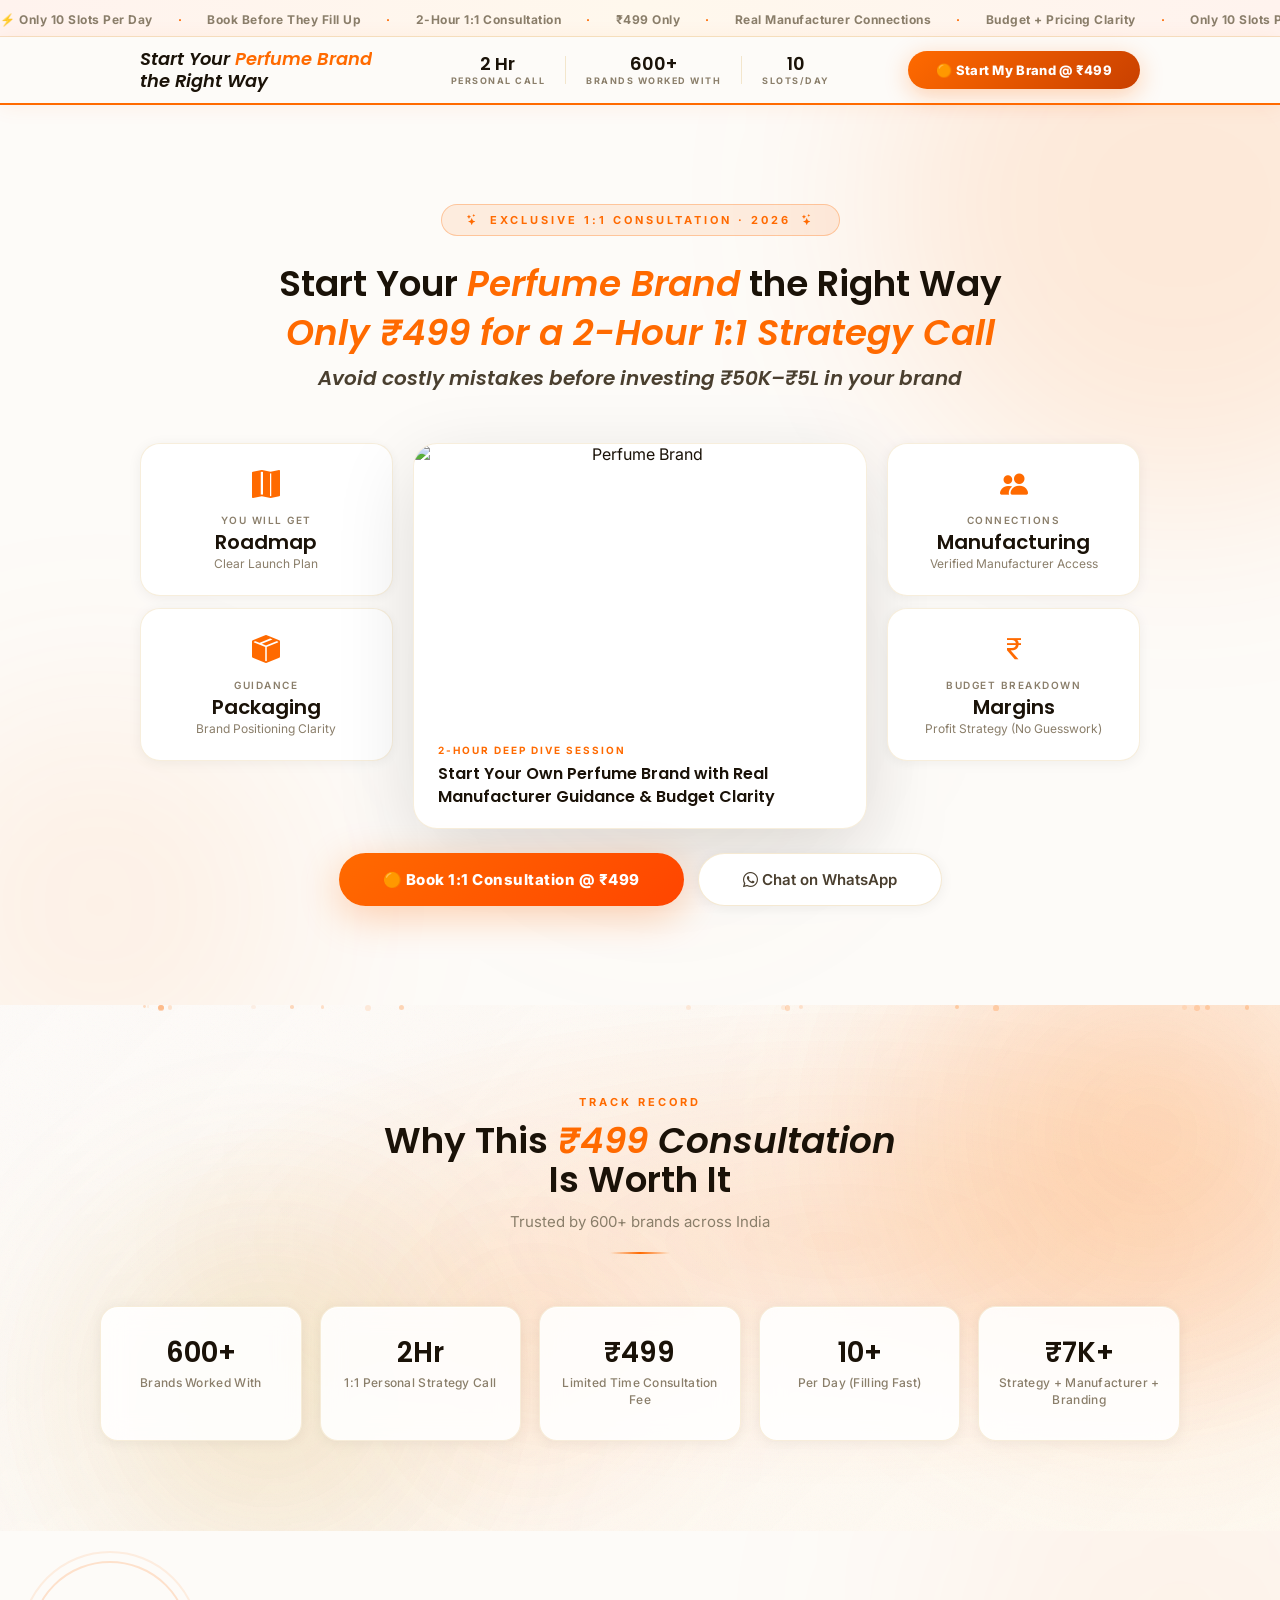
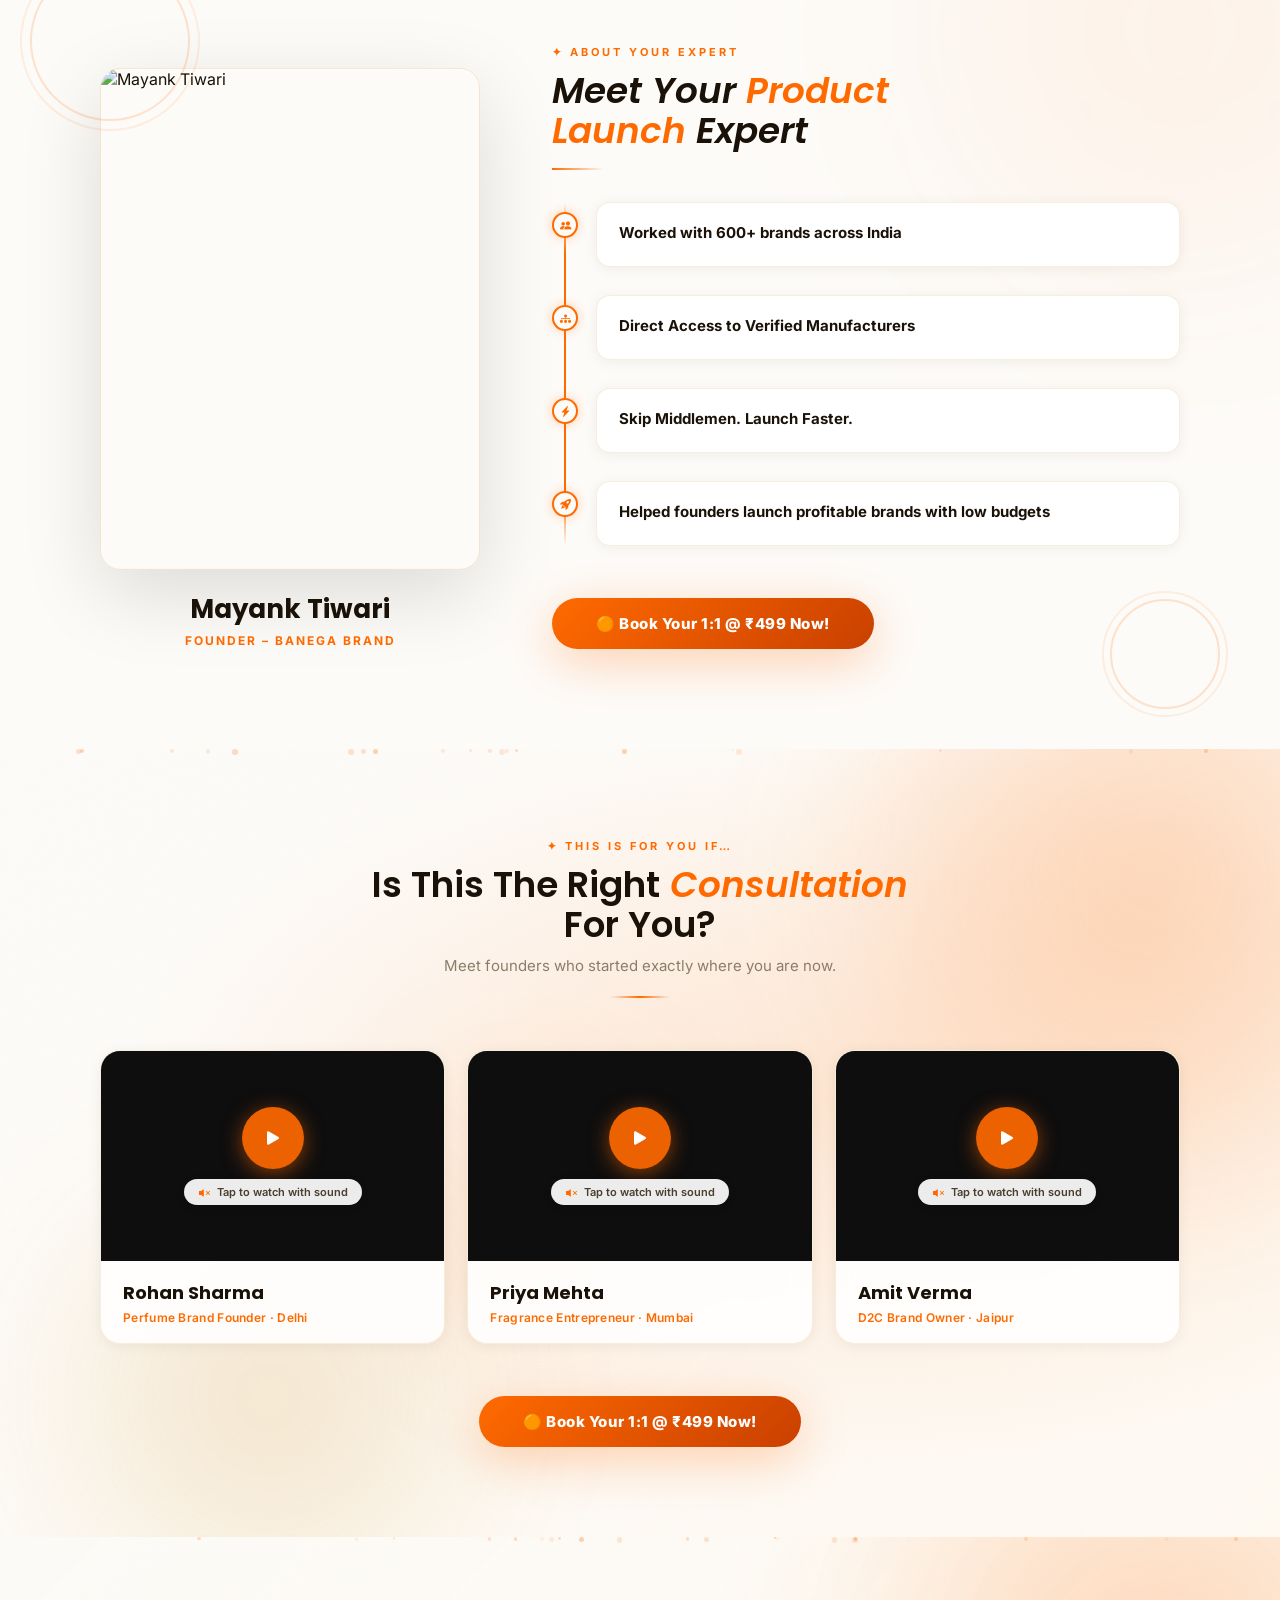
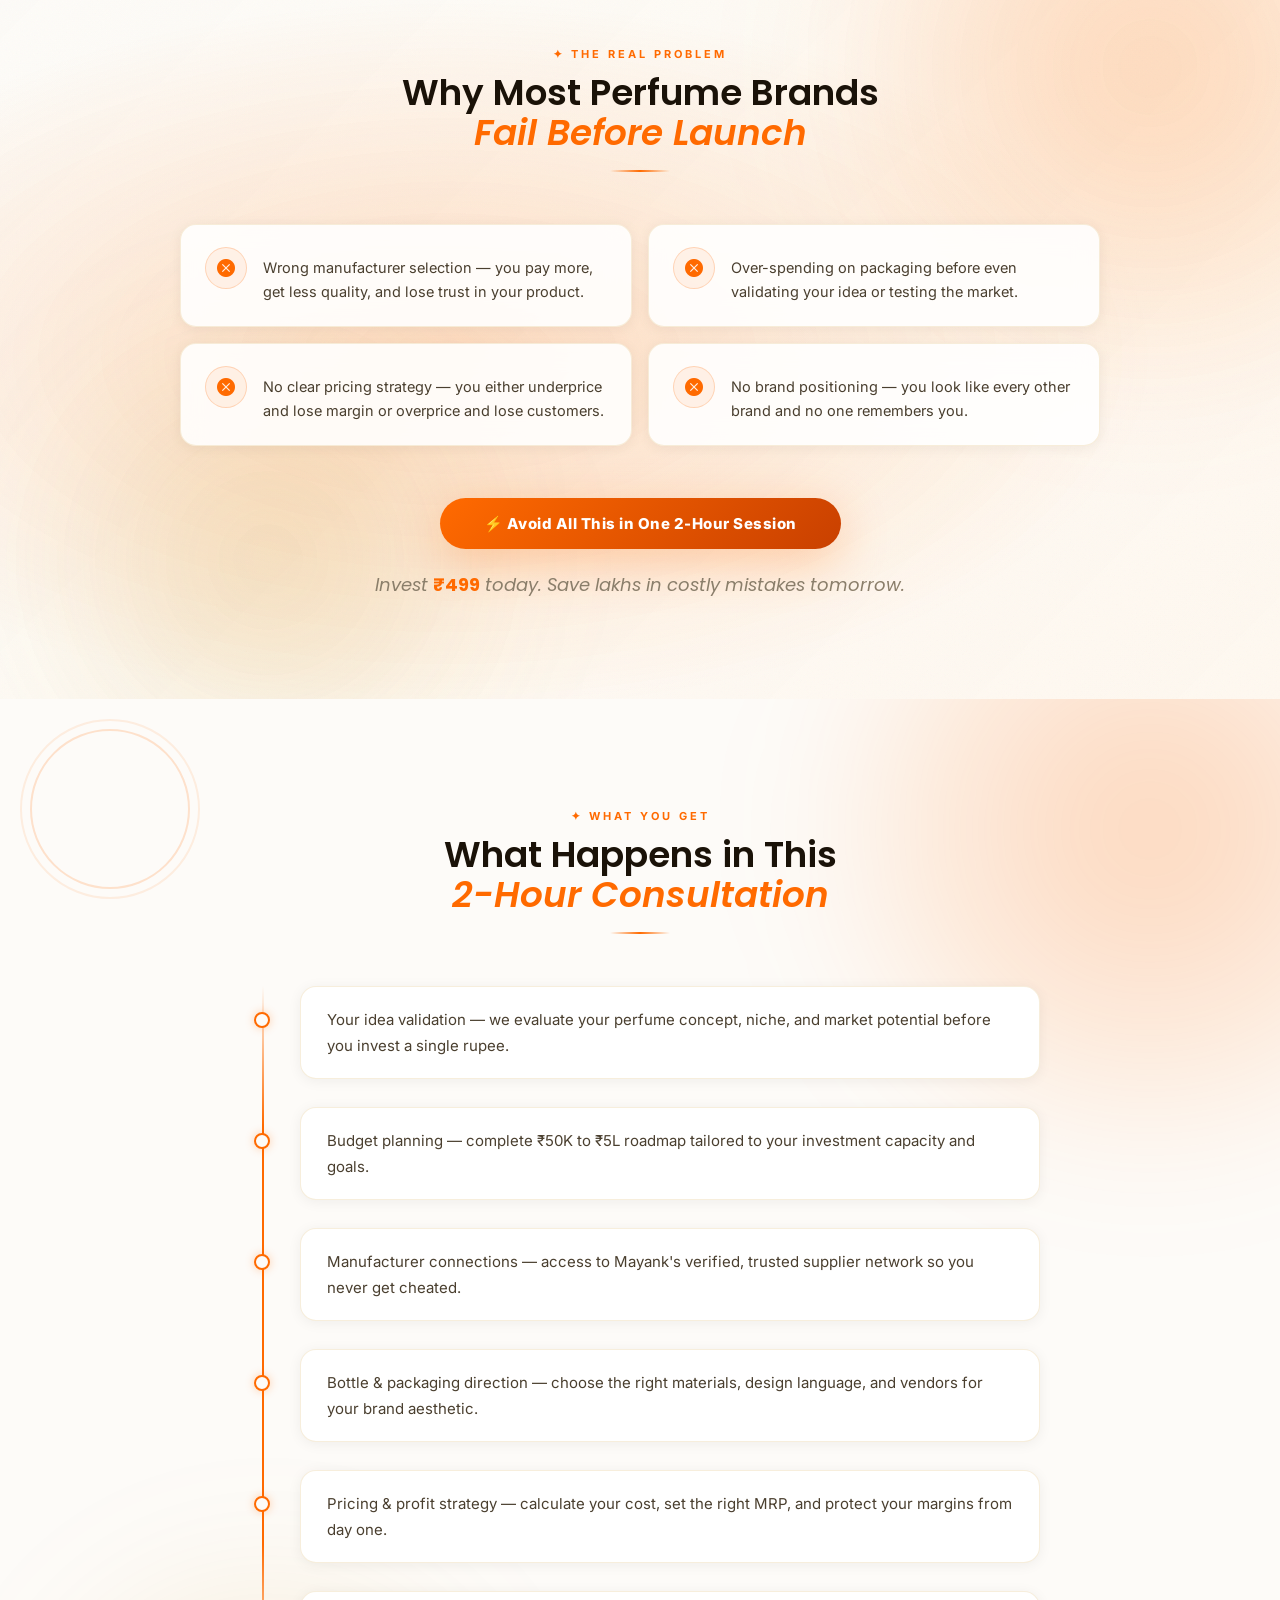
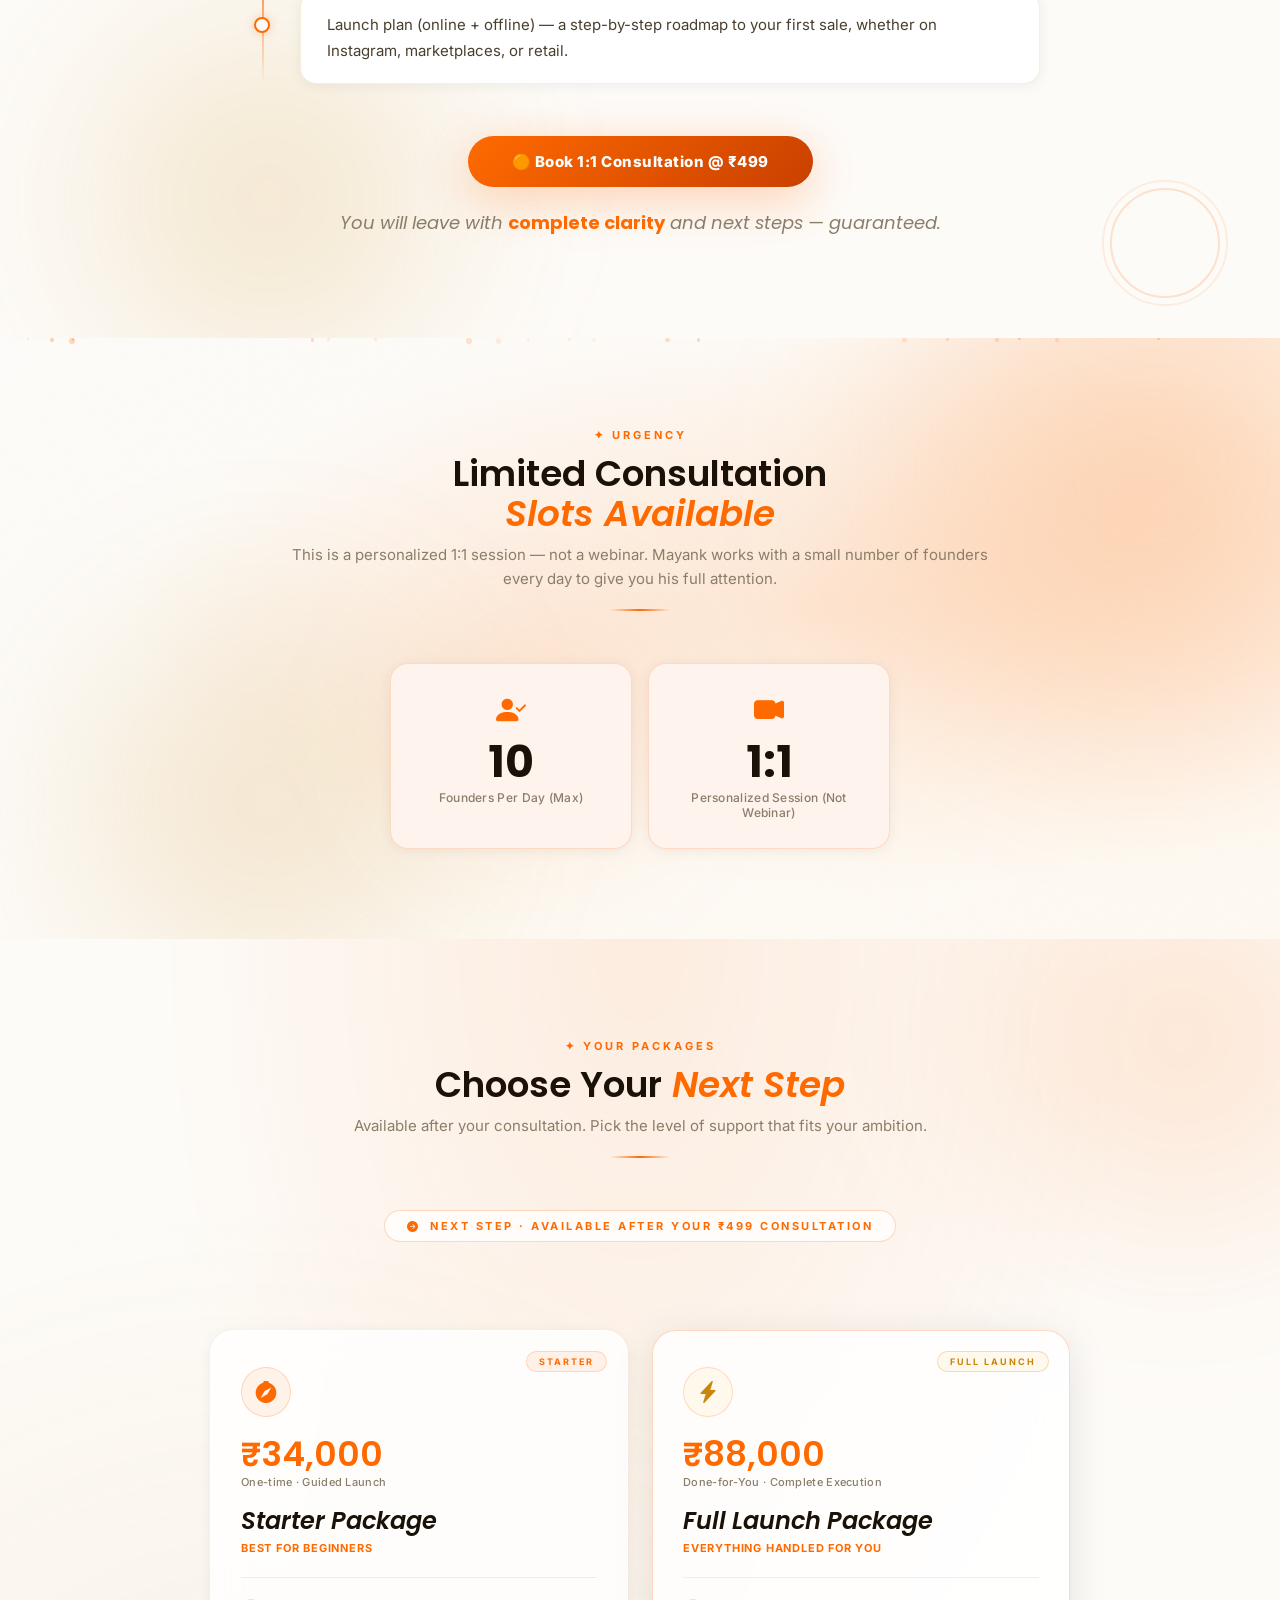
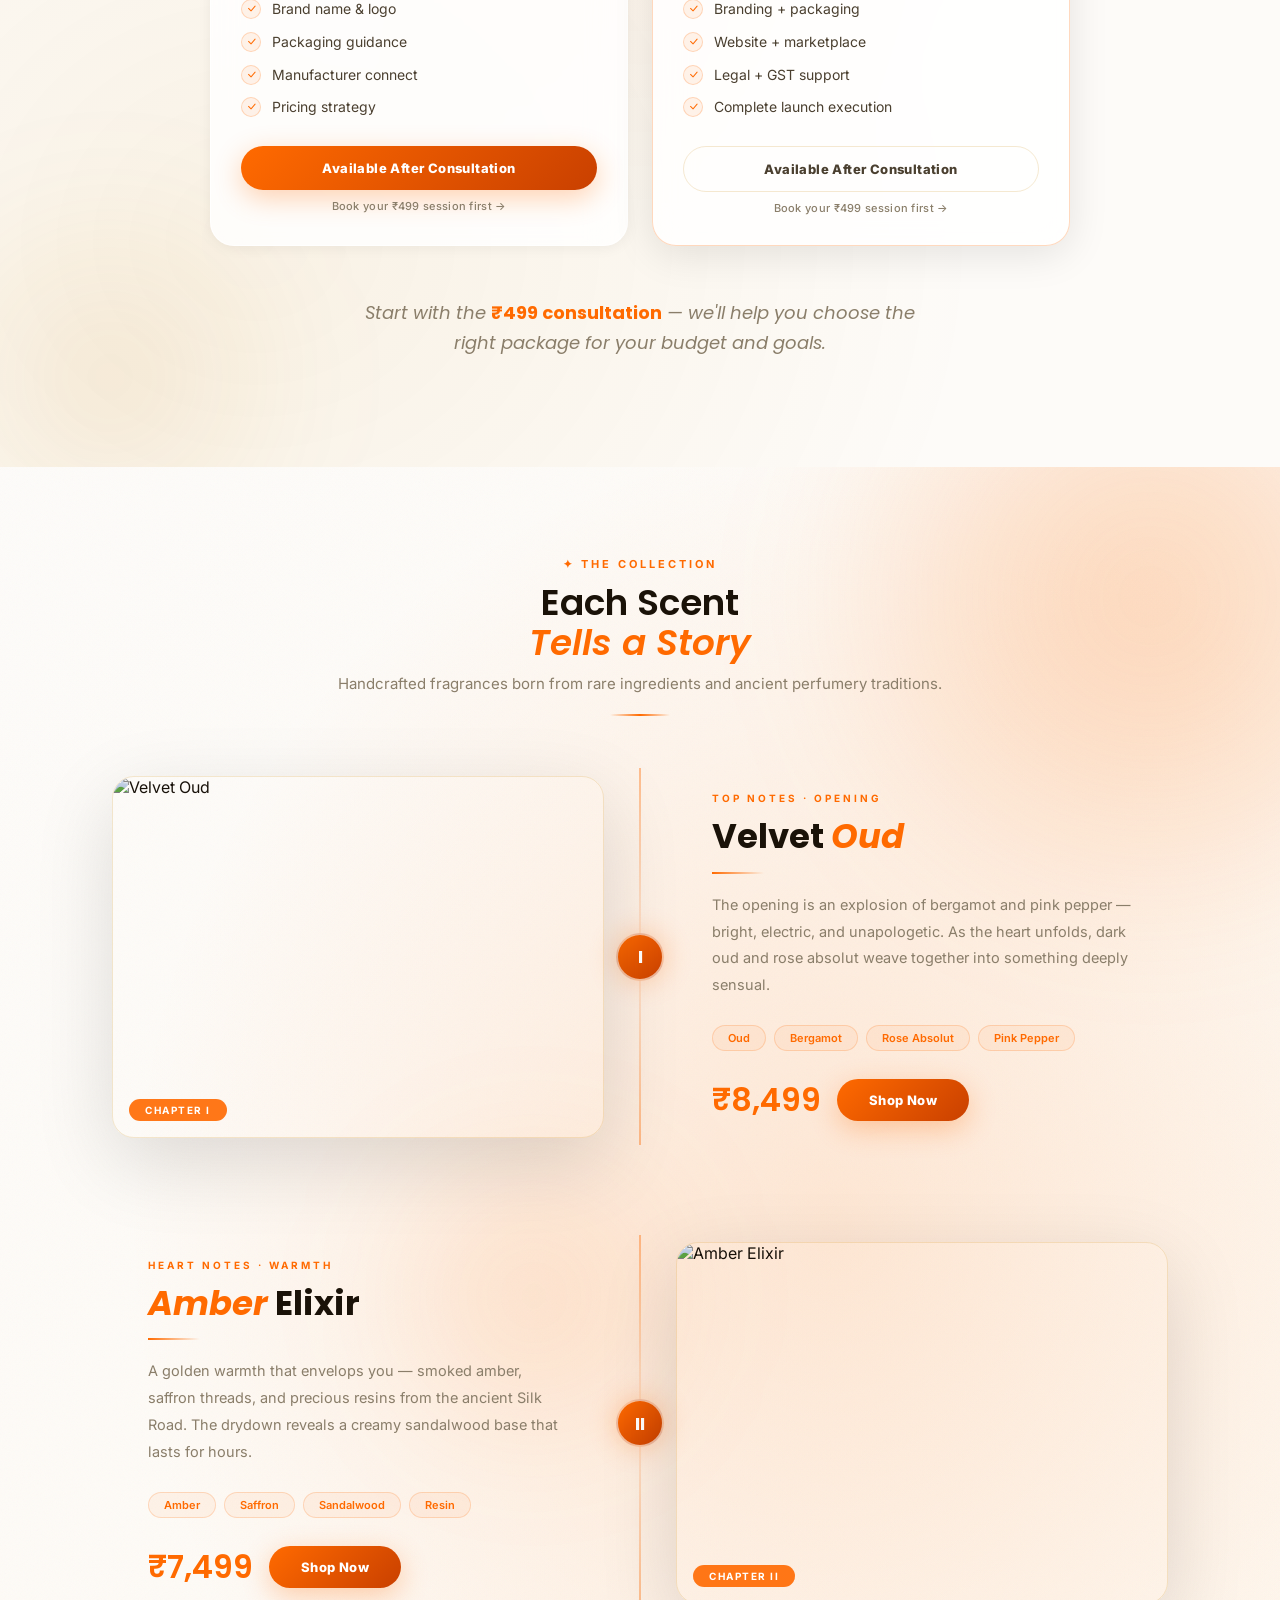
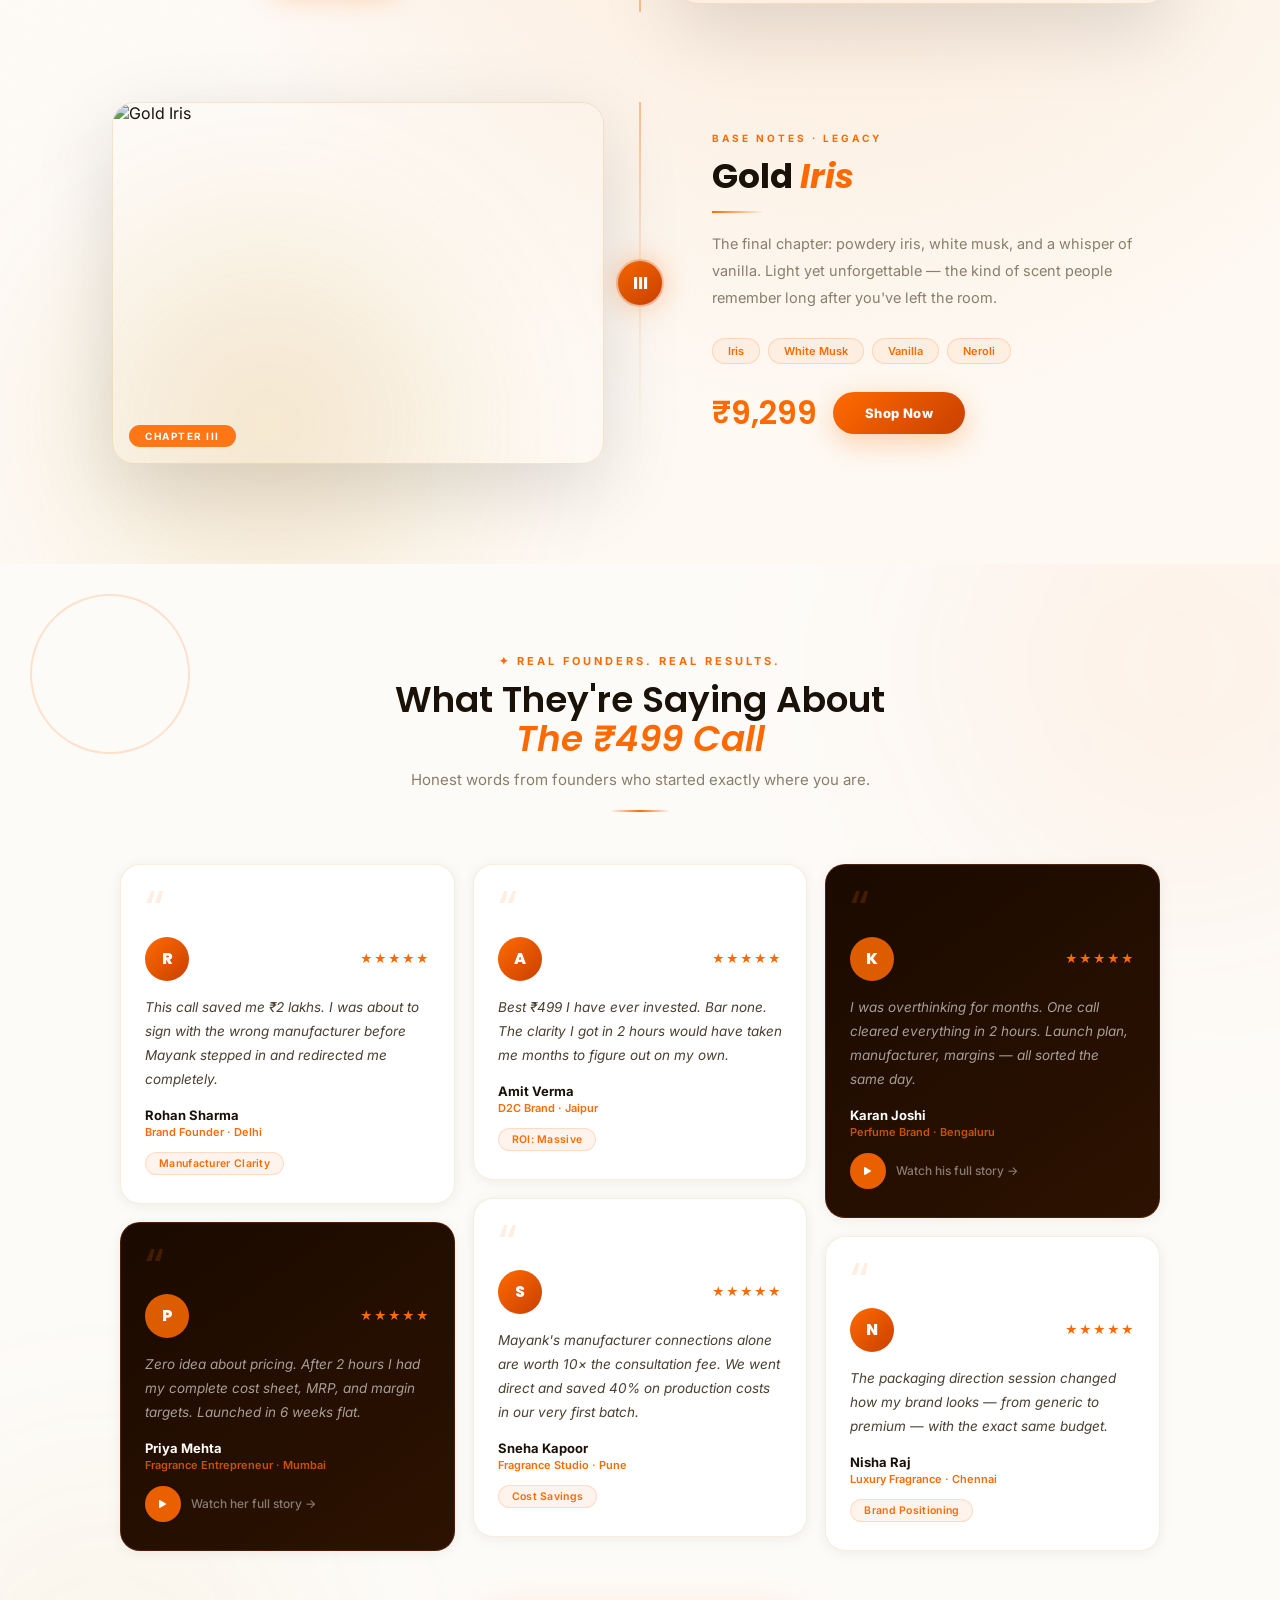
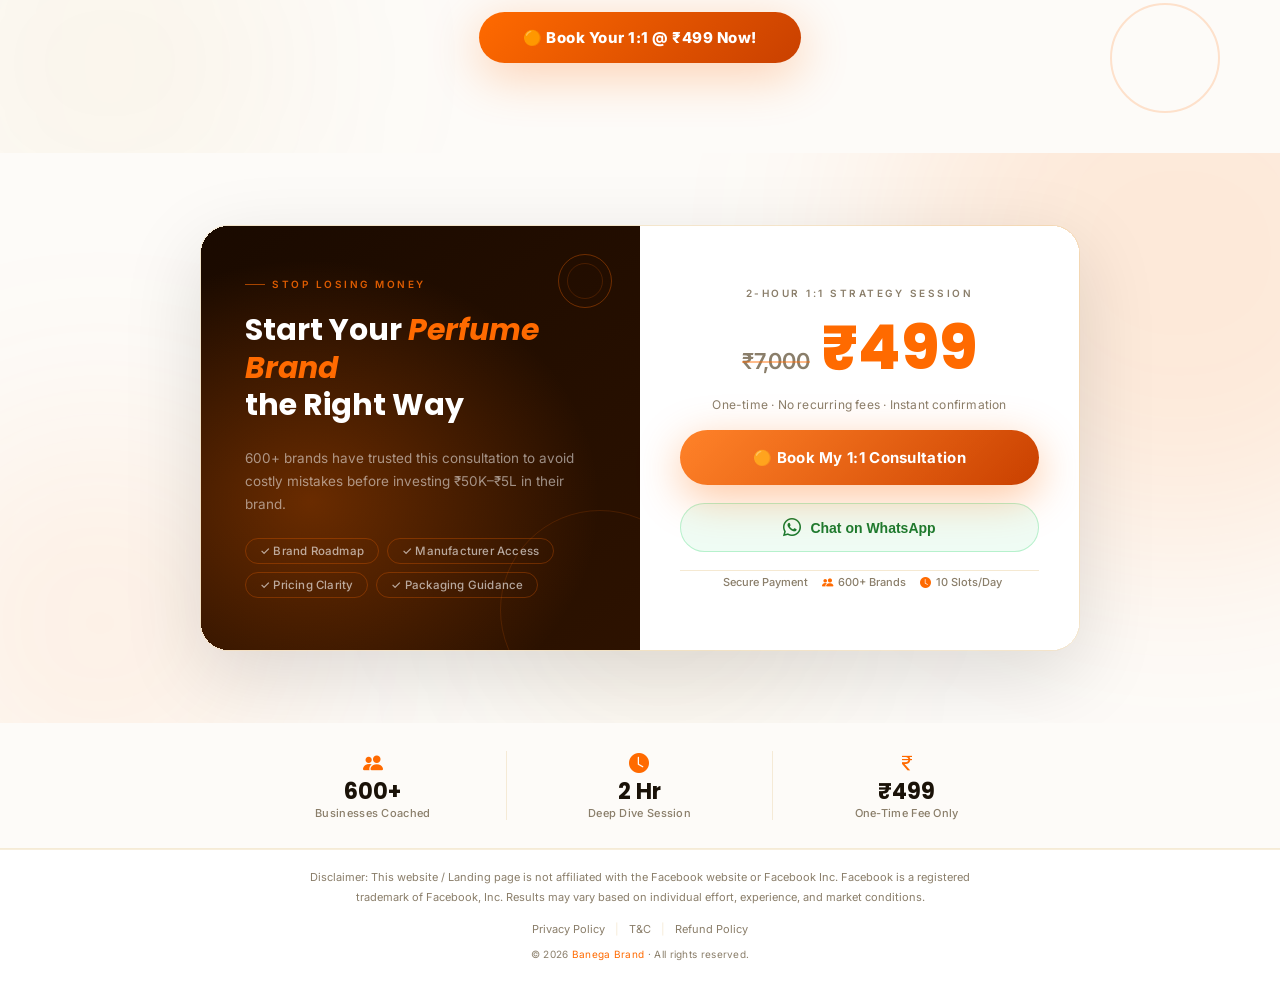
==== commit c17f50d8: "camit" ====
--- a/index.html
+++ b/index.html
@@ -435,6 +435,12 @@
         font-weight: 700;
         margin-bottom: 28px;
       }
+      .hero-badge-full {
+        display: inline;
+      }
+      .hero-badge-short {
+        display: none;
+      }
       .hero-sub {
         font-family: "Poppins", serif;
         font-size: clamp(15px, 2.1vw, 20px);
@@ -921,27 +927,15 @@
         transform: translateY(-4px) scale(1.03);
         box-shadow: 0 24px 70px rgba(255, 106, 0, 0.45);
       }
-      .about-shapes .shape-1::after {
+      .about-shapes .shape-1::after,
+      .d3-shapes .shape-1::after {
         content: "";
         position: absolute;
         inset: -12px;
         border: 2px solid rgba(255, 106, 0, 0.1);
         border-radius: 50%;
       }
-      .d3-shapes .shape-1::after {
-        content: "";
-        position: absolute;
-        inset: -12px;
-        border: 2px solid rgba(255, 106, 0, 0.1);
-        border-radius: 50%;
-      }
-      .about-shapes .shape-2::after {
-        content: "";
-        position: absolute;
-        inset: -10px;
-        border: 2px solid rgba(255, 106, 0, 0.1);
-        border-radius: 50%;
-      }
+      .about-shapes .shape-2::after,
       .d3-shapes .shape-2::after {
         content: "";
         position: absolute;
@@ -1910,10 +1904,6 @@
         font-style: normal;
         font-weight: 700;
       }
-
-      /* ============================================================
-         CHANGE 1: collection-section now uses bb-light-section style
-         ============================================================ */
       .collection-section {
         padding: 90px 0 100px;
         position: relative;
@@ -2012,7 +2002,6 @@
         left: 30%;
         animation: orbPulse 11s ease-in-out infinite;
       }
-
       .collection-chapter {
         position: relative;
         z-index: 10;
@@ -2200,10 +2189,6 @@
         transform: translateY(-3px) scale(1.03);
         box-shadow: 0 16px 46px rgba(255, 106, 0, 0.45);
       }
-
-      /* ============================================================
-         CHANGE 2: bb-testi2-section now uses about-section style
-         ============================================================ */
       .bb-testi2-section {
         padding: 90px 20px;
         position: relative;
@@ -2258,7 +2243,6 @@
         pointer-events: none;
         z-index: 1;
       }
-
       .bb-testi2-inner {
         position: relative;
         z-index: 10;
@@ -2412,7 +2396,7 @@
       .bb-testi2-track {
         display: flex;
         gap: 14px;
-        transition: transform 0.45s cubic-bezier(0.23, 1, 0.32, 1);
+        transition: transform 0.5s cubic-bezier(0.23, 1, 0.32, 1);
         will-change: transform;
       }
       .bb-testi2-track .bb-tcard {
@@ -2465,10 +2449,6 @@
         border-radius: 5px;
         background: var(--orange);
       }
-
-      /* ============================================================
-         CHANGE 3: cta-section now uses hero section parallax bg
-         ============================================================ */
       .cta-section {
         padding: 72px 20px;
         position: relative;
@@ -2778,7 +2758,6 @@
       .cta-trust-item i {
         color: var(--orange);
       }
-
       .bb-footer-info {
         background: var(--cream);
         padding: 28px 20px;
@@ -2863,6 +2842,7 @@
       .btn-label-short {
         display: none;
       }
+
       @media (max-width: 860px) {
         .cta-wrap {
           grid-template-columns: 1fr;
@@ -2886,7 +2866,6 @@
         }
         .about-imgwrap img {
           height: 260px;
-          object-object-position: top center;
         }
         .about-tl {
           padding-left: 36px;
@@ -2924,6 +2903,7 @@
           height: 280px;
         }
       }
+
       @media (max-width: 768px) {
         .stats-section,
         .testimonials-section,
@@ -3051,7 +3031,7 @@
         }
         .bb-btn-primary {
           font-size: 13px;
-          padding: 12px 20px;
+          padding: 14px 28px;
           white-space: nowrap;
         }
         .pain-grid {
@@ -3078,15 +3058,15 @@
         }
         .hero-cta-primary,
         .hero-cta-outline {
-          font-size: 13px;
-          padding: 12px 20px;
+          font-size: 14px;
+          padding: 14px 28px;
           white-space: nowrap;
         }
         .about-testi-cta-btn,
         .testi-cta-btn,
         .bb-footer-cta-btn {
-          font-size: 13px;
-          padding: 12px 20px;
+          font-size: 14px;
+          padding: 14px 28px;
           white-space: nowrap;
         }
         .urgency-card {
@@ -3155,7 +3135,42 @@
         .cta-price {
           font-size: 50px;
         }
-      }
+        .cta-btn {
+          font-size: 14px;
+          padding: 16px 20px;
+        }
+        .cta-wa {
+          font-size: 14px;
+          padding: 14px 22px;
+        }
+        .hero-badge-full {
+          display: none;
+        }
+        .hero-badge-short {
+          display: inline;
+        }
+        .hero-badge {
+          padding: 7px 18px;
+          font-size: 10px;
+          letter-spacing: 2px;
+          gap: 7px;
+        }
+        .testi2-shape-1,
+        .testi2-shape-2 {
+          display: none !important;
+        }
+        .ch-img-wrap {
+          transform: none !important;
+          perspective: none !important;
+        }
+        .ch-img-wrap img {
+          transform: none !important;
+        }
+        .ch-img-wrap:hover img {
+          transform: none !important;
+        }
+      }
+
       @media (max-width: 640px) {
         .bb-masonry {
           display: none;
@@ -3164,6 +3179,7 @@
           display: block;
         }
       }
+
       @media (max-width: 480px) {
         .pkg-grid {
           grid-template-columns: 1fr;
@@ -3202,6 +3218,7 @@
           font-size: 10.5px;
         }
       }
+
       @media (max-width: 400px) {
         .bb-topbar-meta {
           display: none;
@@ -3269,9 +3286,12 @@
       <div class="hero-content-wrap">
         <div class="reveal">
           <div class="hero-badge">
-            <i class="bi bi-stars"></i>Exclusive 1:1 Consultation · 2026<i
-              class="bi bi-stars"
-            ></i>
+            <i class="bi bi-stars"></i>
+            <span class="hero-badge-full"
+              >Exclusive 1:1 Consultation · 2026</span
+            >
+            <span class="hero-badge-short">1:1 Consultation · ₹499</span>
+            <i class="bi bi-stars"></i>
           </div>
           <h2 class="bb-title">
             <span class="normal"
@@ -3892,7 +3912,6 @@
       </p>
     </section>
 
-    <!-- CHANGE 1: collection-section now has bb-light-section style background -->
     <section class="collection-section" id="sec-collection">
       <div class="coll-light-bg"></div>
       <div class="coll-light-overlay"></div>
@@ -4024,7 +4043,6 @@
       </div>
     </section>
 
-    <!-- CHANGE 2: bb-testi2-section now has about-section style background -->
     <section class="bb-testi2-section" id="sec-testi2">
       <div class="testi2-about-orb"></div>
       <div class="testi2-about-orb-2"></div>
@@ -4268,7 +4286,6 @@
       </div>
     </section>
 
-    <!-- CHANGE 3: cta-section now has hero section parallax bg -->
     <section class="cta-section">
       <div class="cta-hero-bg" id="ctaHeroBg" data-parallax-cta="0.2"></div>
       <div class="cta-hero-orbs">
@@ -4409,6 +4426,7 @@
         },
         { passive: true },
       );
+
       [
         "statsParticles",
         "testimonialsParticles",
@@ -4428,6 +4446,7 @@
           c.appendChild(p);
         }
       });
+
       function openVideoModal(videoId) {
         var frame = document.getElementById("videoEmbedFrame");
         frame.src =
@@ -4453,28 +4472,91 @@
       document.addEventListener("keydown", function (e) {
         if (e.key === "Escape") closeVideoModal();
       });
+
       (function () {
         const track = document.getElementById("bbTesti2Track");
         const dotsWrap = document.getElementById("bbTesti2Dots");
         if (!track) return;
         const cards = track.querySelectorAll(".bb-tcard");
         let cur = 0;
+        let autoTimer = null;
+
         cards.forEach((_, i) => {
           const d = document.createElement("div");
           d.className = "bb-testi2-dot" + (i === 0 ? " active" : "");
-          d.onclick = () => goTo(i);
+          d.onclick = () => {
+            goTo(i);
+            resetAuto();
+          };
           dotsWrap.appendChild(d);
         });
+
         function goTo(n) {
-          cur = Math.max(0, Math.min(n, cards.length - 1));
+          cur = ((n % cards.length) + cards.length) % cards.length;
           const w = cards[0].offsetWidth + 14;
           track.style.transform = `translateX(-${cur * w}px)`;
           dotsWrap
             .querySelectorAll(".bb-testi2-dot")
             .forEach((d, i) => d.classList.toggle("active", i === cur));
         }
-        document.getElementById("bbTesti2Prev").onclick = () => goTo(cur - 1);
-        document.getElementById("bbTesti2Next").onclick = () => goTo(cur + 1);
+
+        function startAuto() {
+          autoTimer = setInterval(() => goTo(cur + 1), 3000);
+        }
+
+        function resetAuto() {
+          clearInterval(autoTimer);
+          startAuto();
+        }
+
+        document.getElementById("bbTesti2Prev").onclick = () => {
+          goTo(cur - 1);
+          resetAuto();
+        };
+        document.getElementById("bbTesti2Next").onclick = () => {
+          goTo(cur + 1);
+          resetAuto();
+        };
+
+        let startX = 0;
+        track.parentElement.addEventListener(
+          "touchstart",
+          (e) => {
+            startX = e.touches[0].clientX;
+          },
+          { passive: true },
+        );
+        track.parentElement.addEventListener(
+          "touchend",
+          (e) => {
+            const diff = startX - e.changedTouches[0].clientX;
+            if (Math.abs(diff) > 40) {
+              goTo(diff > 0 ? cur + 1 : cur - 1);
+              resetAuto();
+            }
+          },
+          { passive: true },
+        );
+
+        const slider = document.getElementById("bbTesti2Slider");
+        if (slider && window.getComputedStyle(slider).display !== "none")
+          startAuto();
+
+        const obs = new MutationObserver(() => {
+          if (window.getComputedStyle(slider).display !== "none") {
+            startAuto();
+            obs.disconnect();
+          }
+        });
+        obs.observe(slider, { attributes: true, attributeFilter: ["style"] });
+
+        window.addEventListener("resize", () => {
+          goTo(cur);
+          if (window.innerWidth <= 640) {
+            clearInterval(autoTimer);
+            startAuto();
+          } else clearInterval(autoTimer);
+        });
       })();
     </script>
   </body>
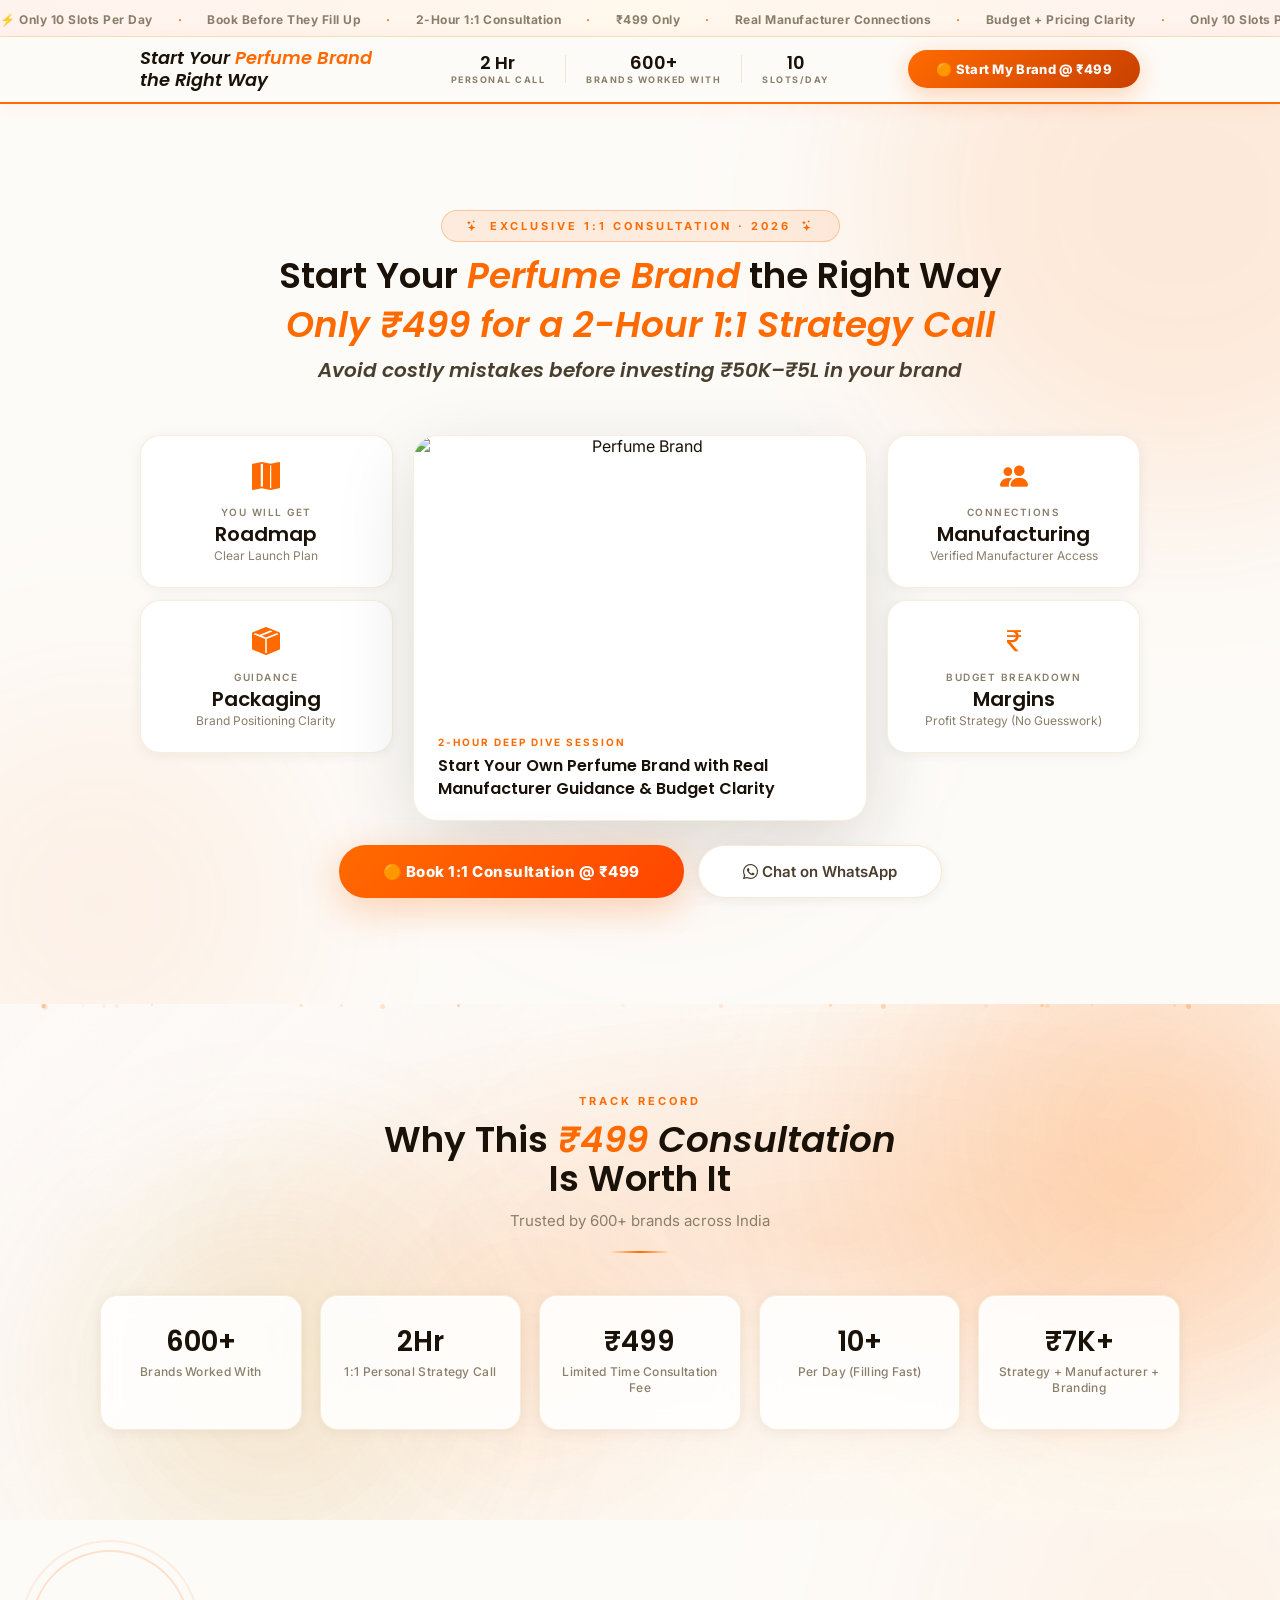
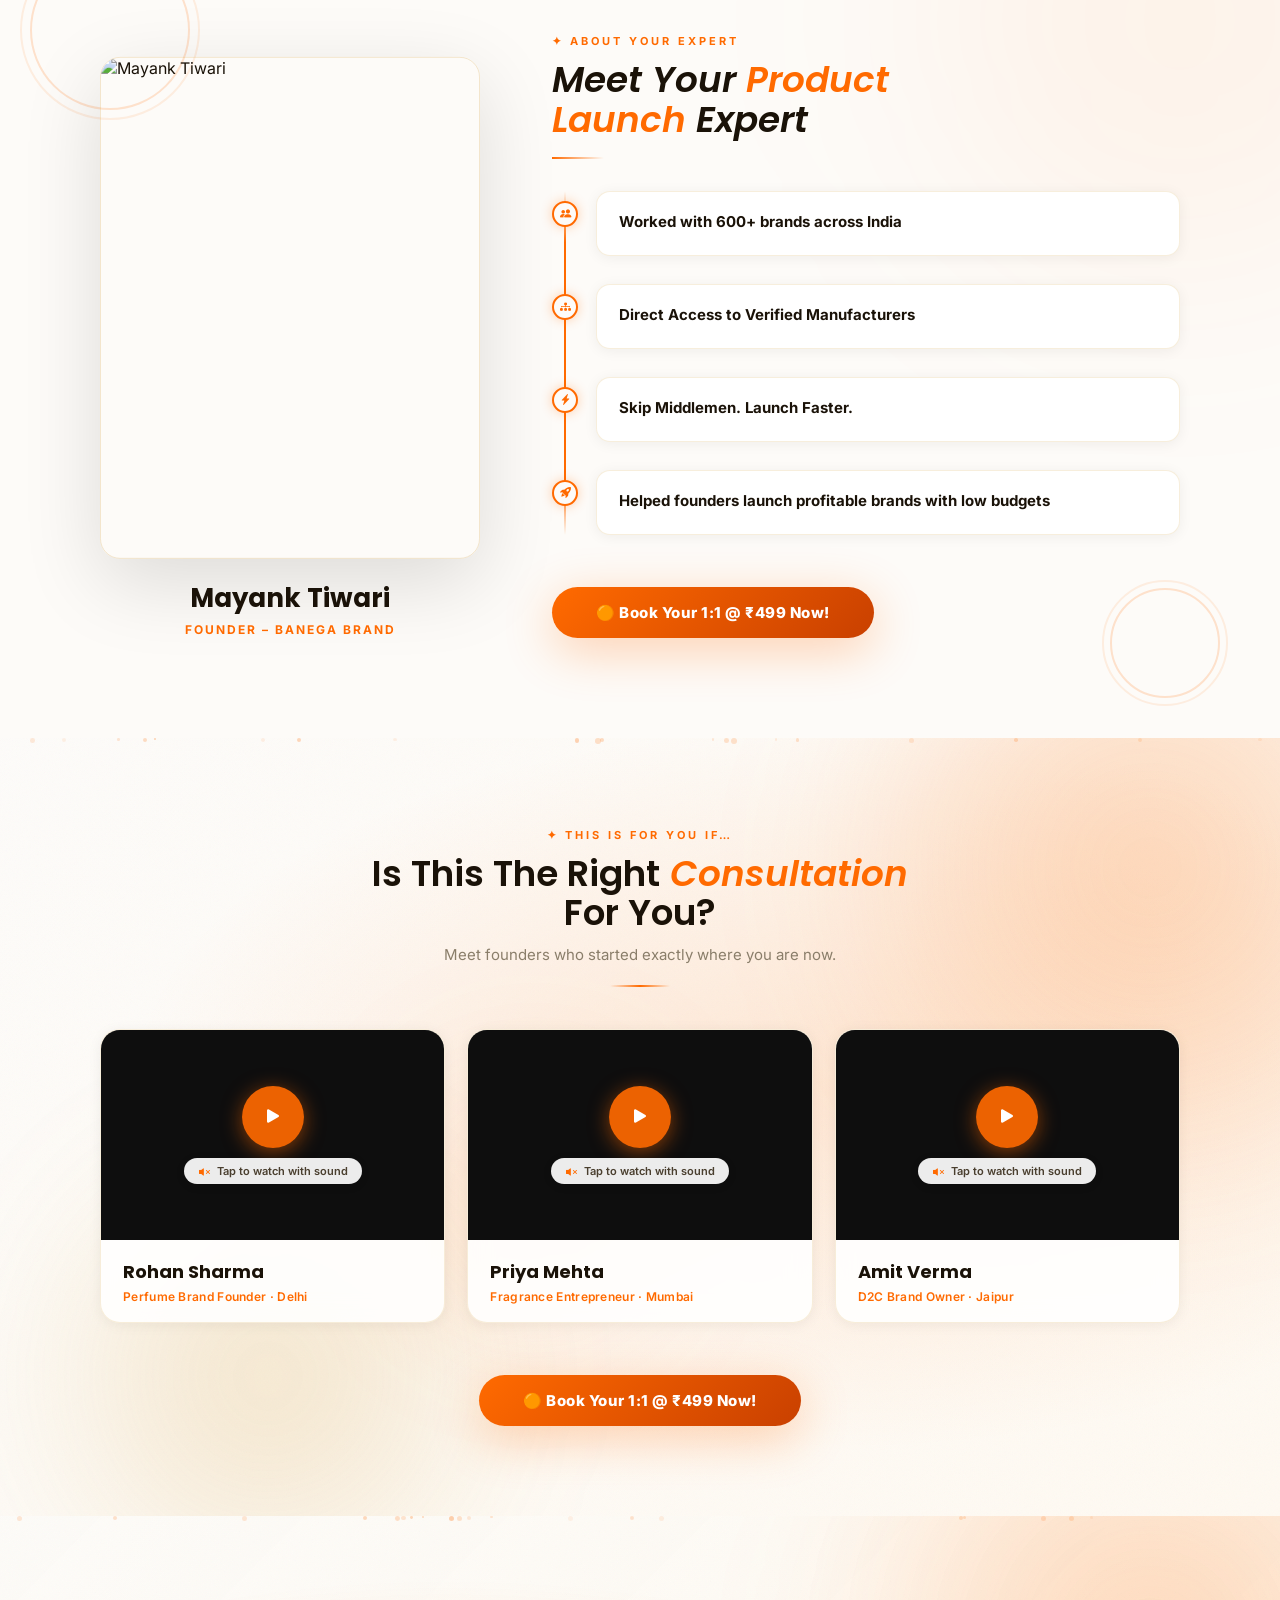
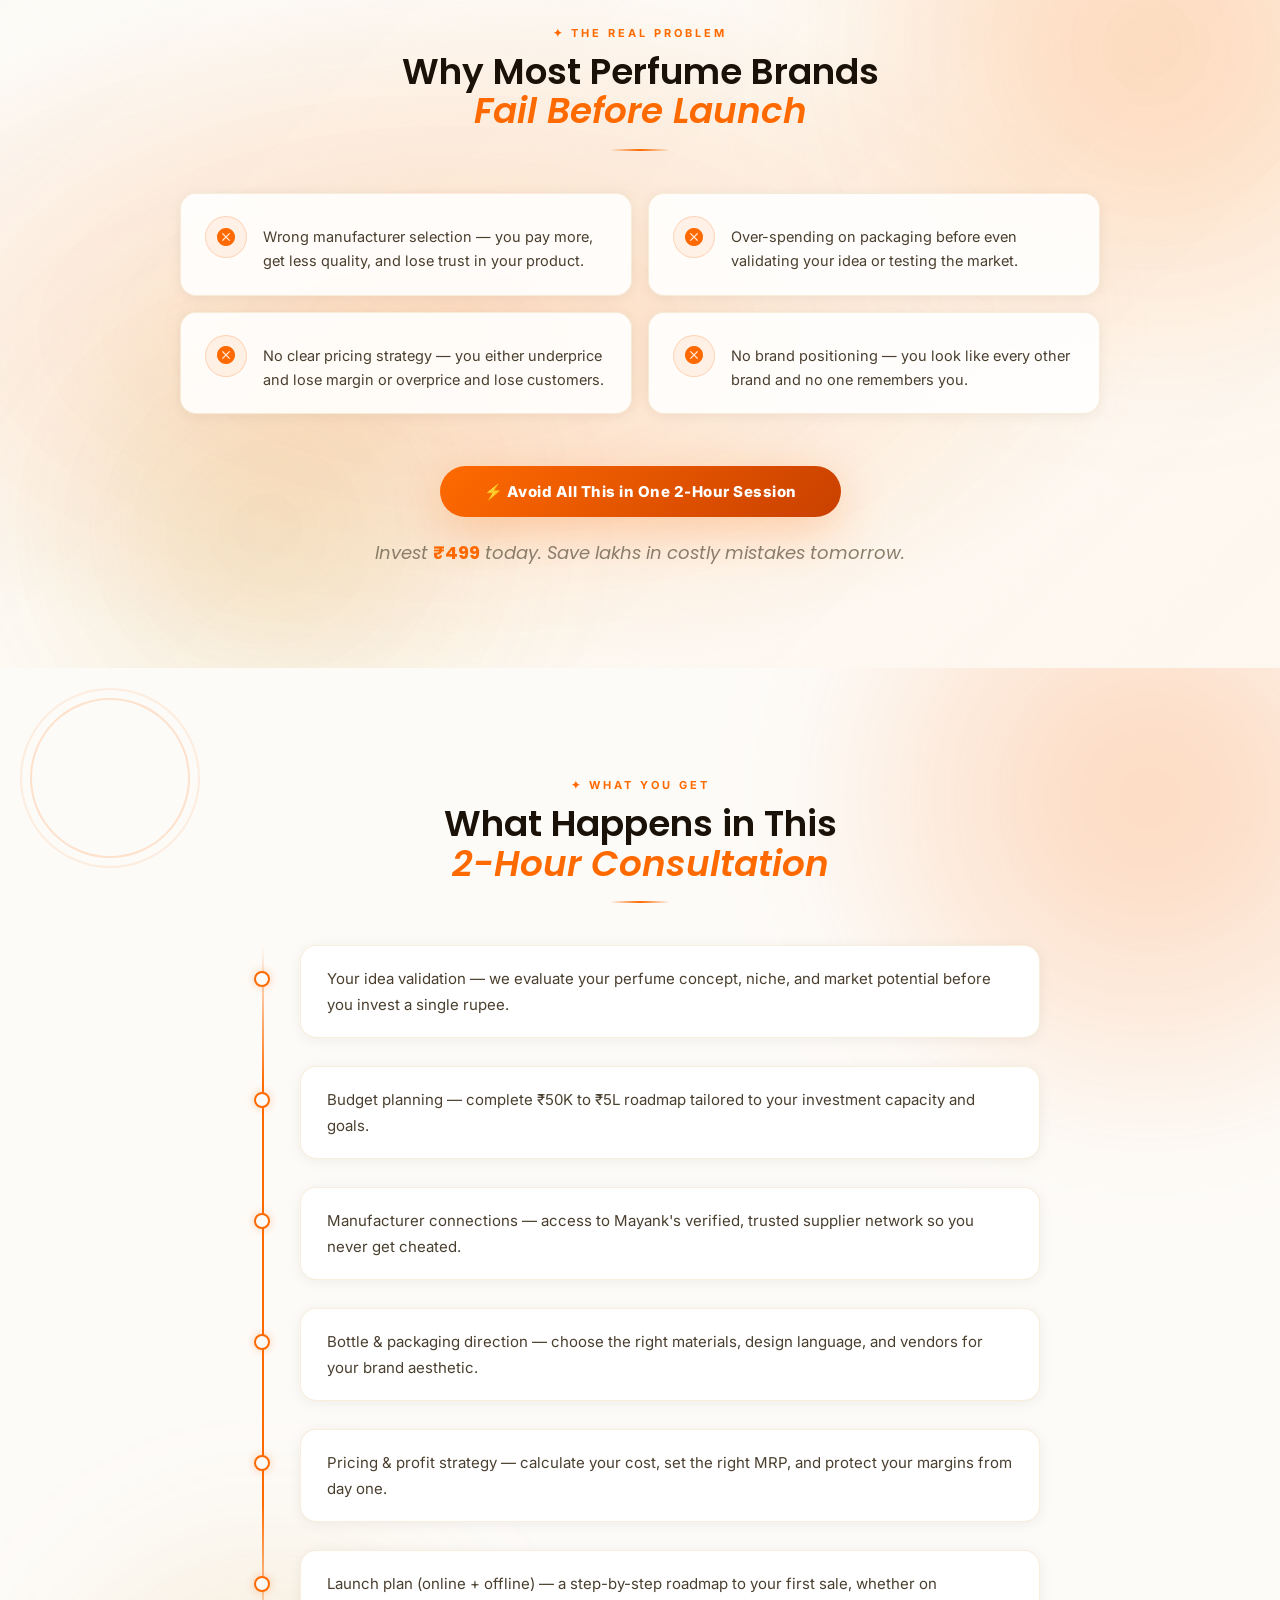
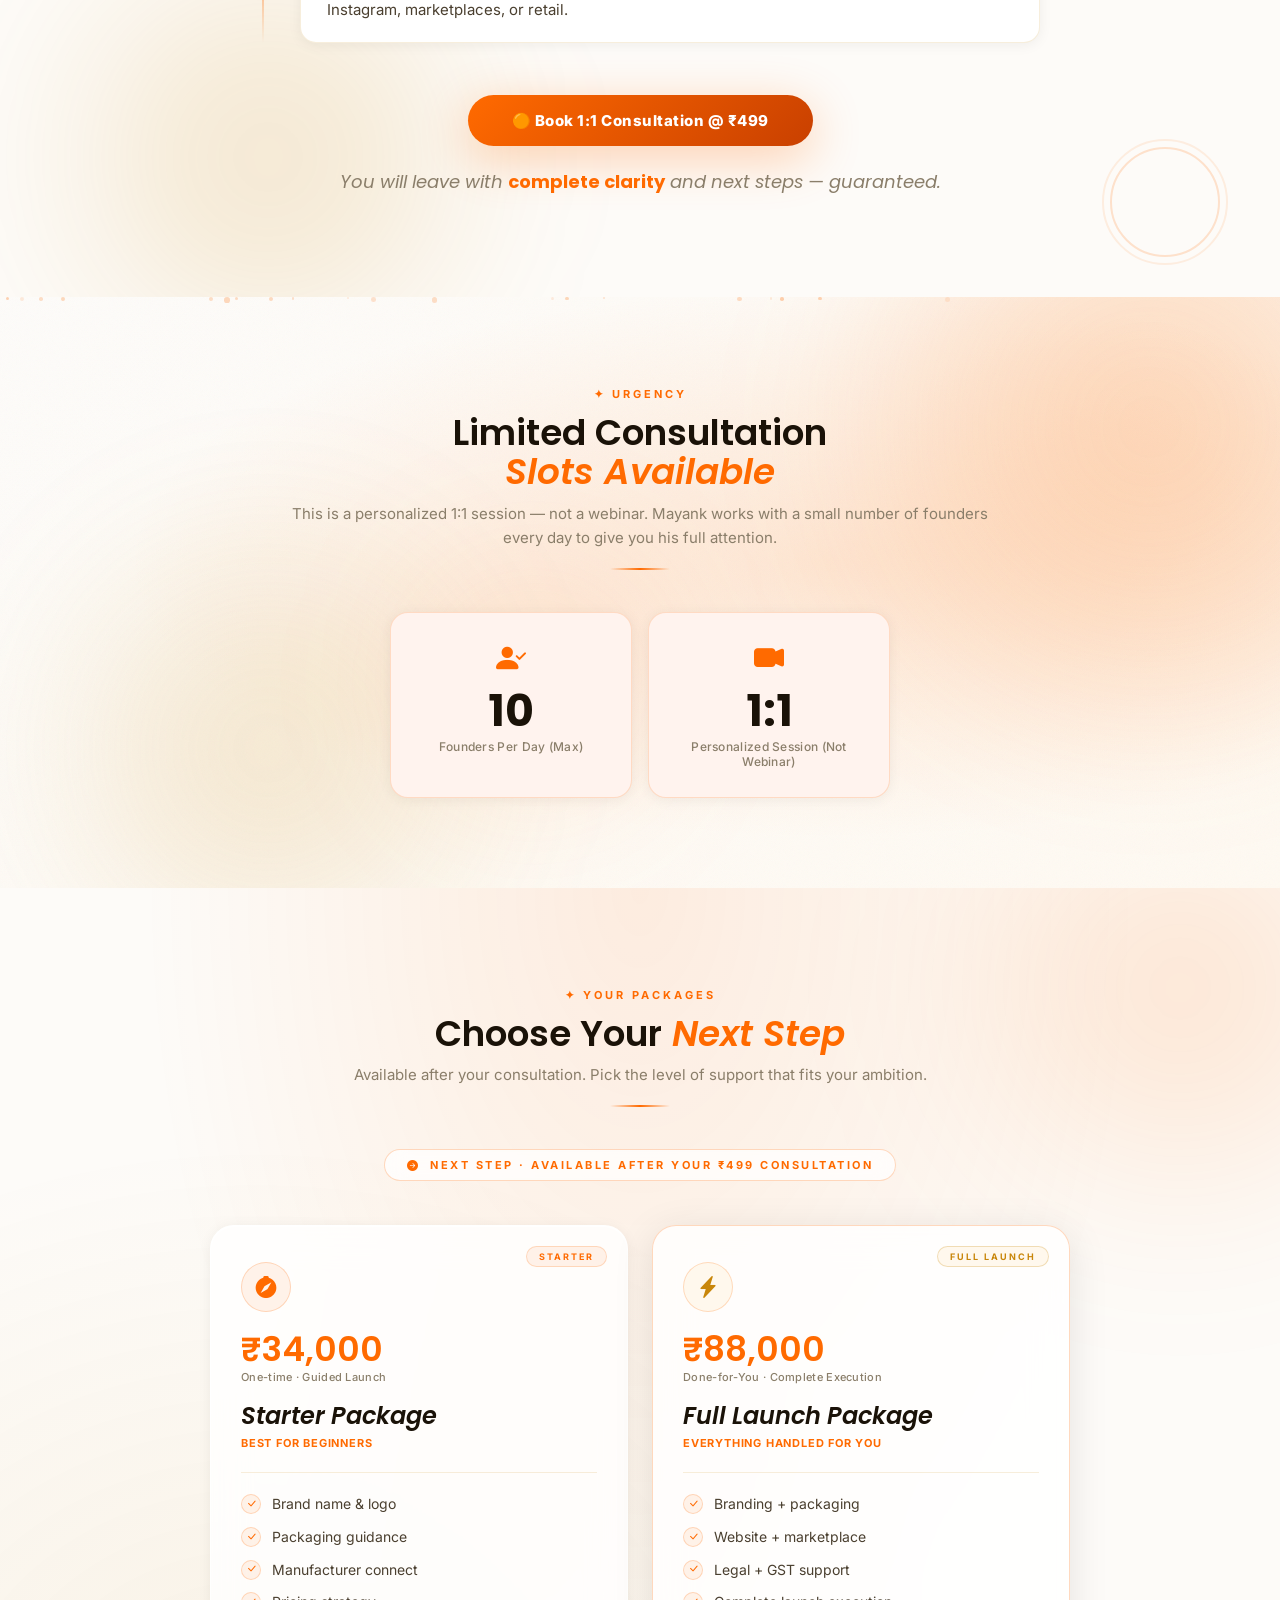
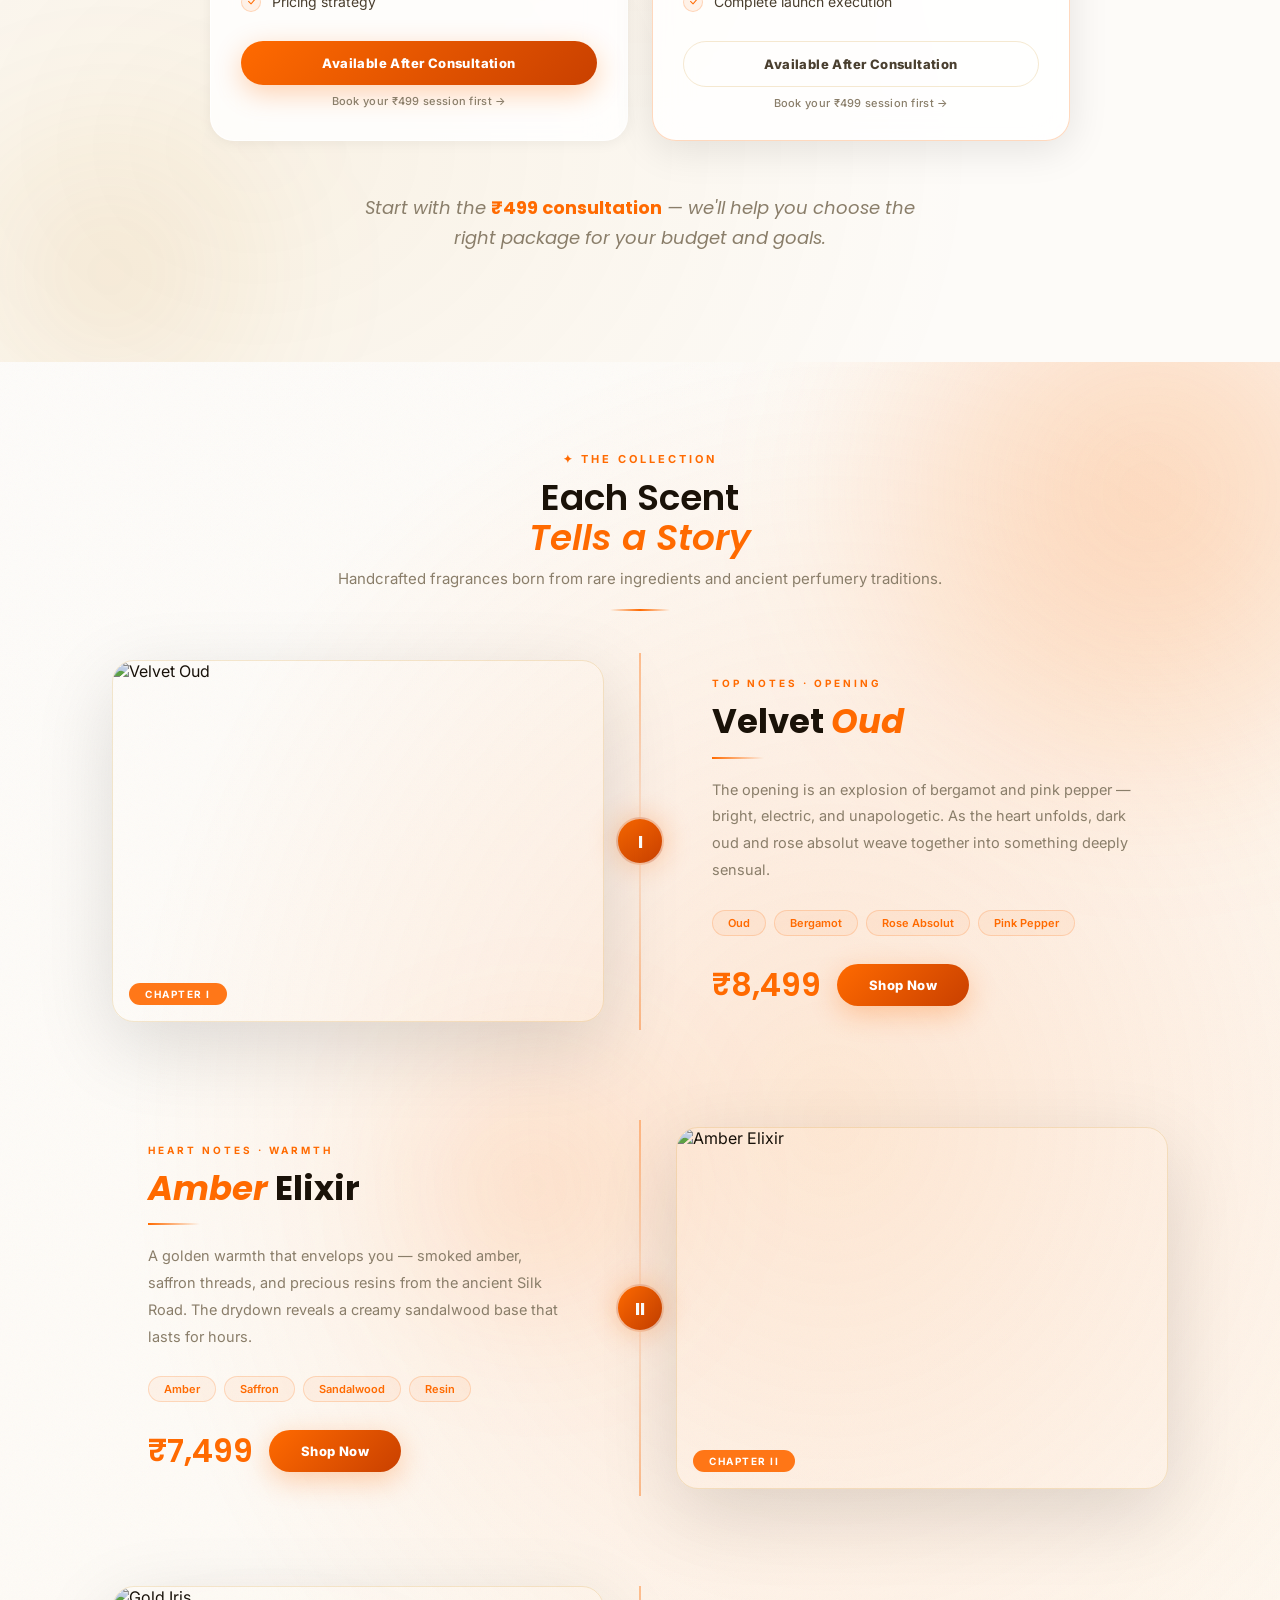
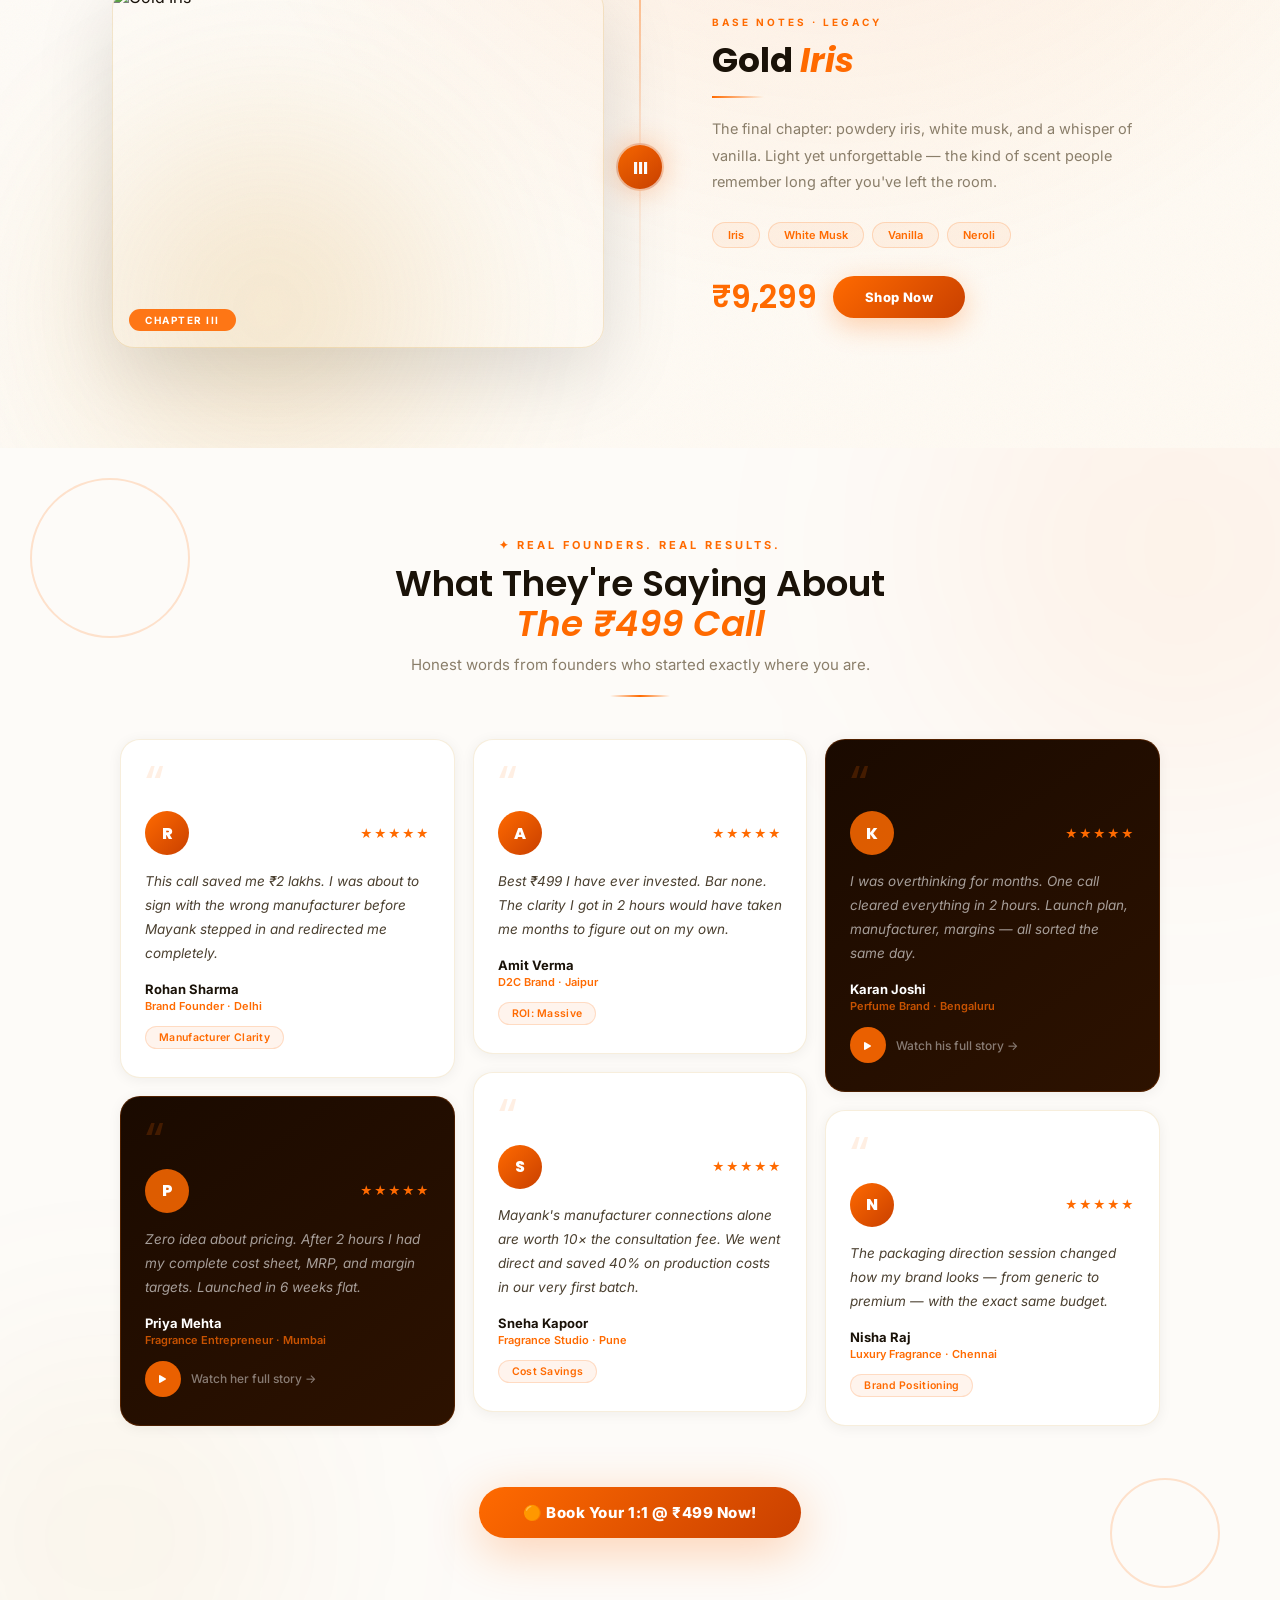
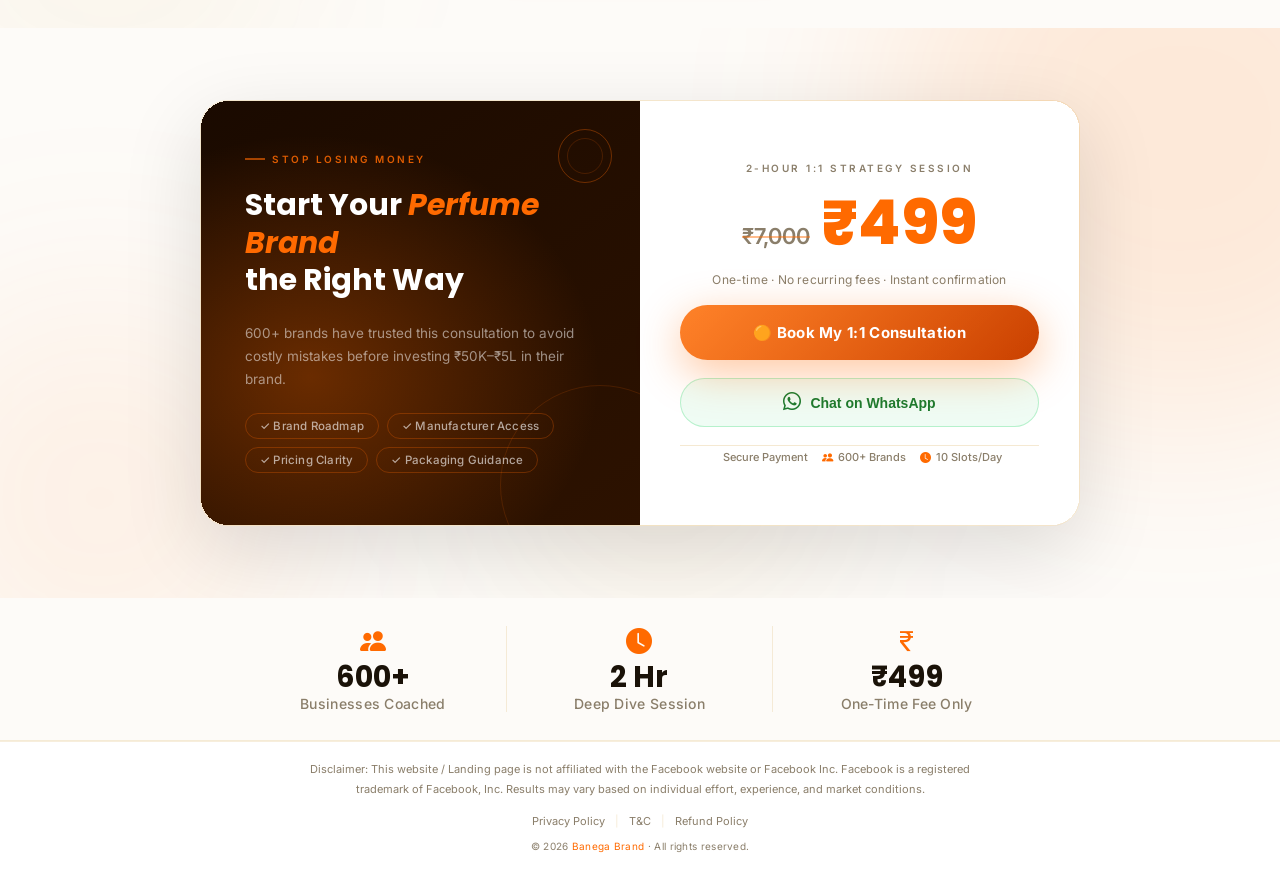
==== commit f1bed9b8: "cammit" ====
--- a/index.html
+++ b/index.html
@@ -84,13 +84,12 @@
         background: rgba(253, 251, 248, 0.97);
         border-bottom: 2px solid var(--orange);
         backdrop-filter: blur(24px);
-        padding: 0 32px;
+        padding: 10px 32px;
         box-shadow: 0 2px 20px rgba(255, 106, 0, 0.08);
       }
       .bb-topbar-inner {
         max-width: 1000px;
         margin: 0 auto;
-        height: 66px;
         display: flex;
         align-items: center;
         justify-content: space-between;
@@ -208,7 +207,7 @@
           var(--orange),
           transparent
         );
-        margin: 18px auto 52px;
+        margin: 18px auto 42px;
         border-radius: 2px;
         position: relative;
         z-index: 10;
@@ -433,7 +432,7 @@
         text-transform: uppercase;
         color: var(--orange);
         font-weight: 700;
-        margin-bottom: 28px;
+        margin-bottom: 14px;
       }
       .hero-badge-full {
         display: inline;
@@ -2843,6 +2842,18 @@
         display: none;
       }
 
+       @media (min-width: 768px) {
+.bb-footer-info-val{
+  font-size: 29px;
+}
+.bb-footer-info-icon {
+      font-size: 26px;
+}
+.bb-footer-info-lbl{
+    font-size: 14px;
+}
+       }
+
       @media (max-width: 860px) {
         .cta-wrap {
           grid-template-columns: 1fr;
@@ -2946,7 +2957,7 @@
           grid-template-columns: 1fr 1fr;
         }
         .bb-divider {
-          margin: 14px auto 36px;
+          margin: 14px auto 23px;
         }
         .banner-shapes .shape-1,
         .banner-shapes .shape-2,
@@ -3095,10 +3106,9 @@
           gap: 10px;
         }
         .bb-topbar {
-          padding: 0 14px;
+          padding: 10px 14px;
         }
         .bb-topbar-inner {
-          height: 54px;
           gap: 10px;
         }
         .bb-topbar-headline {
@@ -3181,6 +3191,9 @@
       }
 
       @media (max-width: 480px) {
+        .hero-sub {
+              margin-bottom: 28px;
+        }
         .pkg-grid {
           grid-template-columns: 1fr;
         }
@@ -3224,7 +3237,7 @@
           display: none;
         }
         .bb-topbar-headline {
-          font-size: 9px;
+          font-size: 10px;
         }
         .bb-topbar-cta {
           padding: 6px 8px;
@@ -3831,7 +3844,7 @@
       <div class="bb-divider reveal visible"></div>
       <div
         class="reveal"
-        style="position: relative; z-index: 10; margin-bottom: 44px"
+        style="position: relative; z-index: 10;"
       >
         <span class="pkg-next-badge"
           ><i class="bi bi-arrow-right-circle-fill"></i>Next step · Available
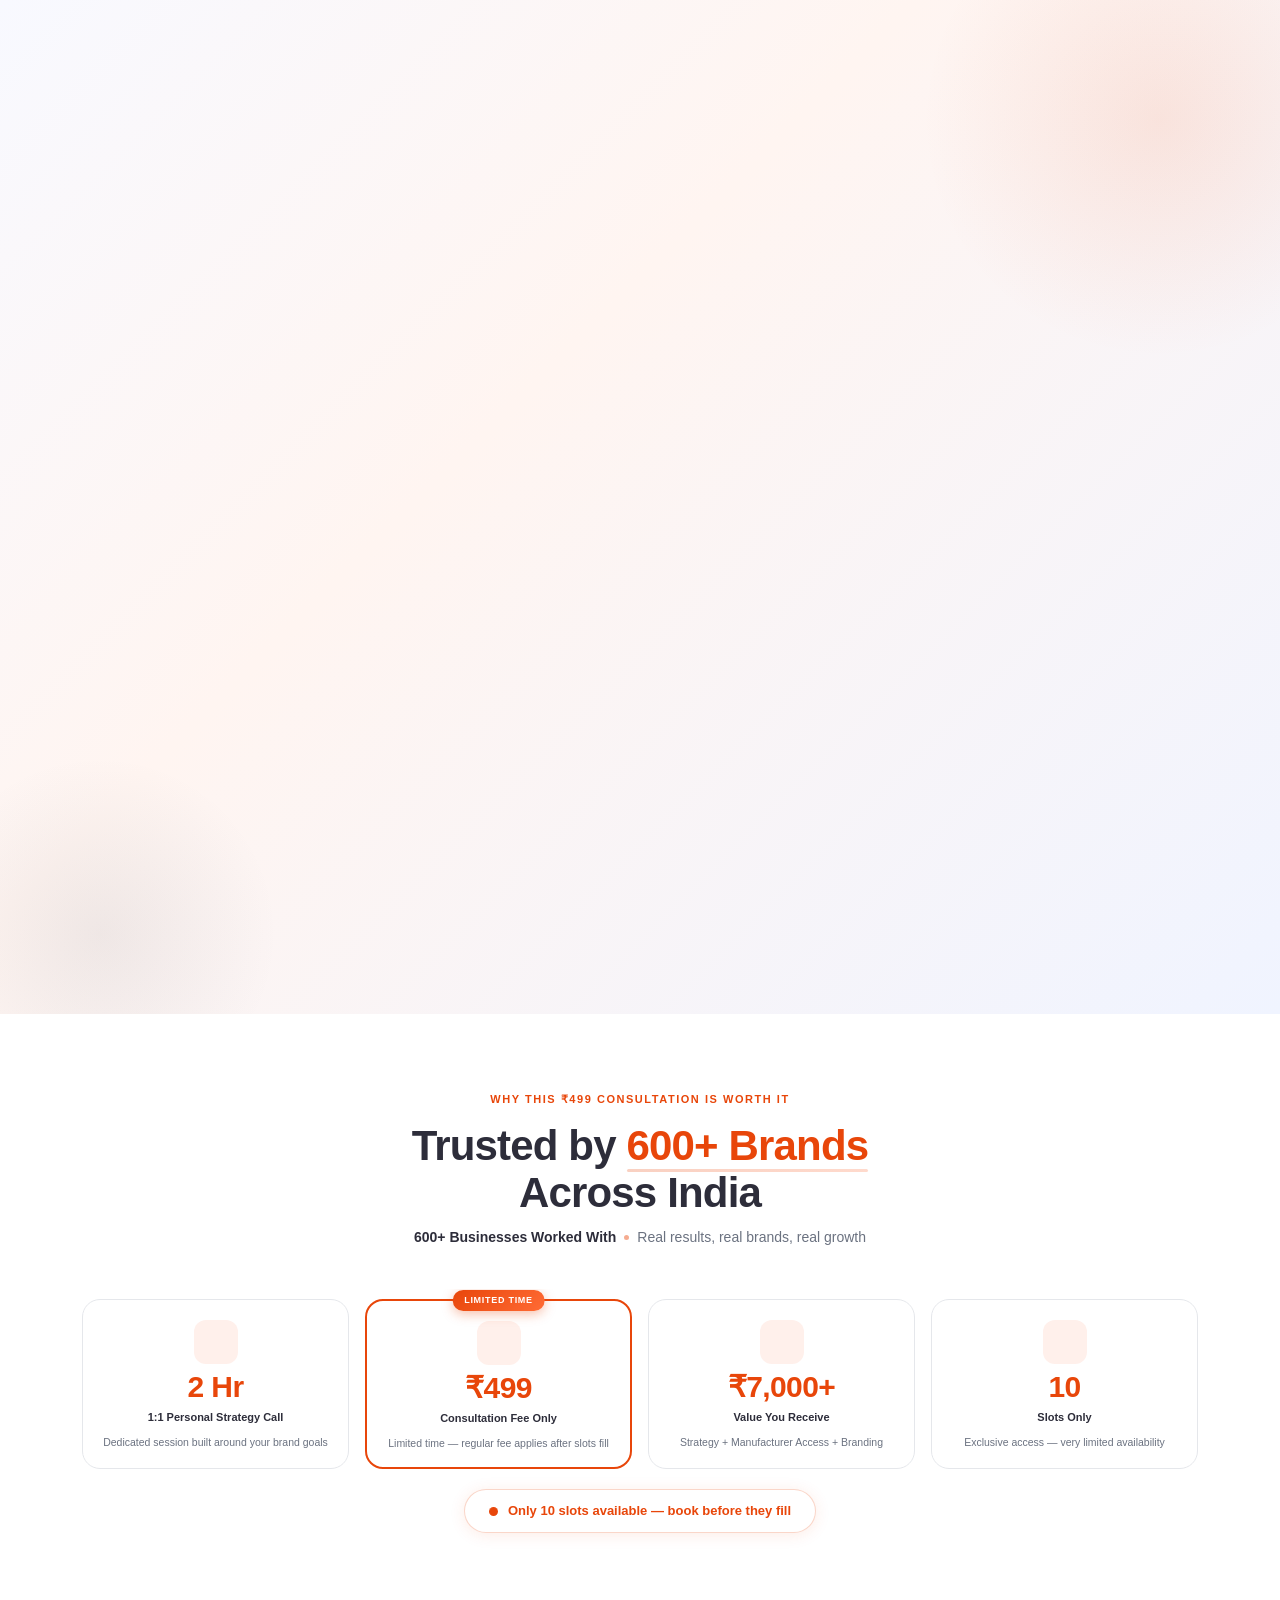
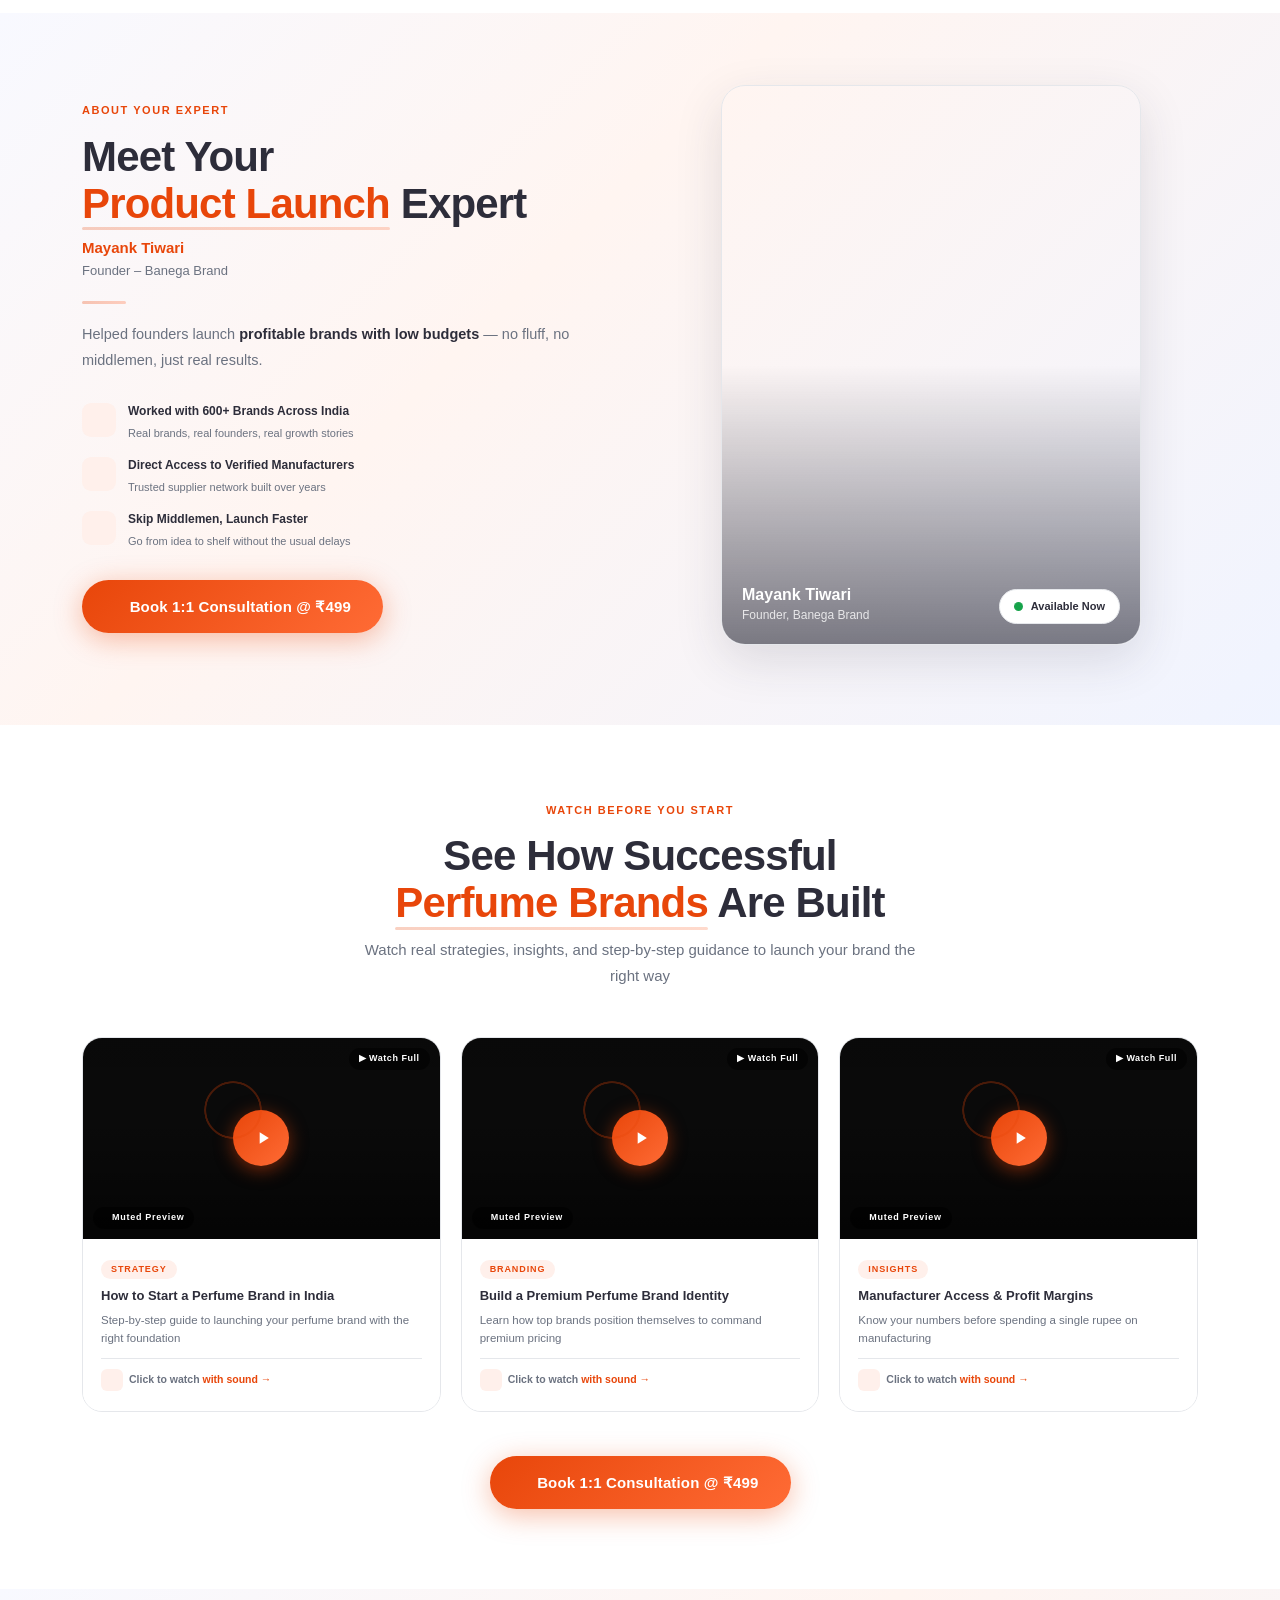
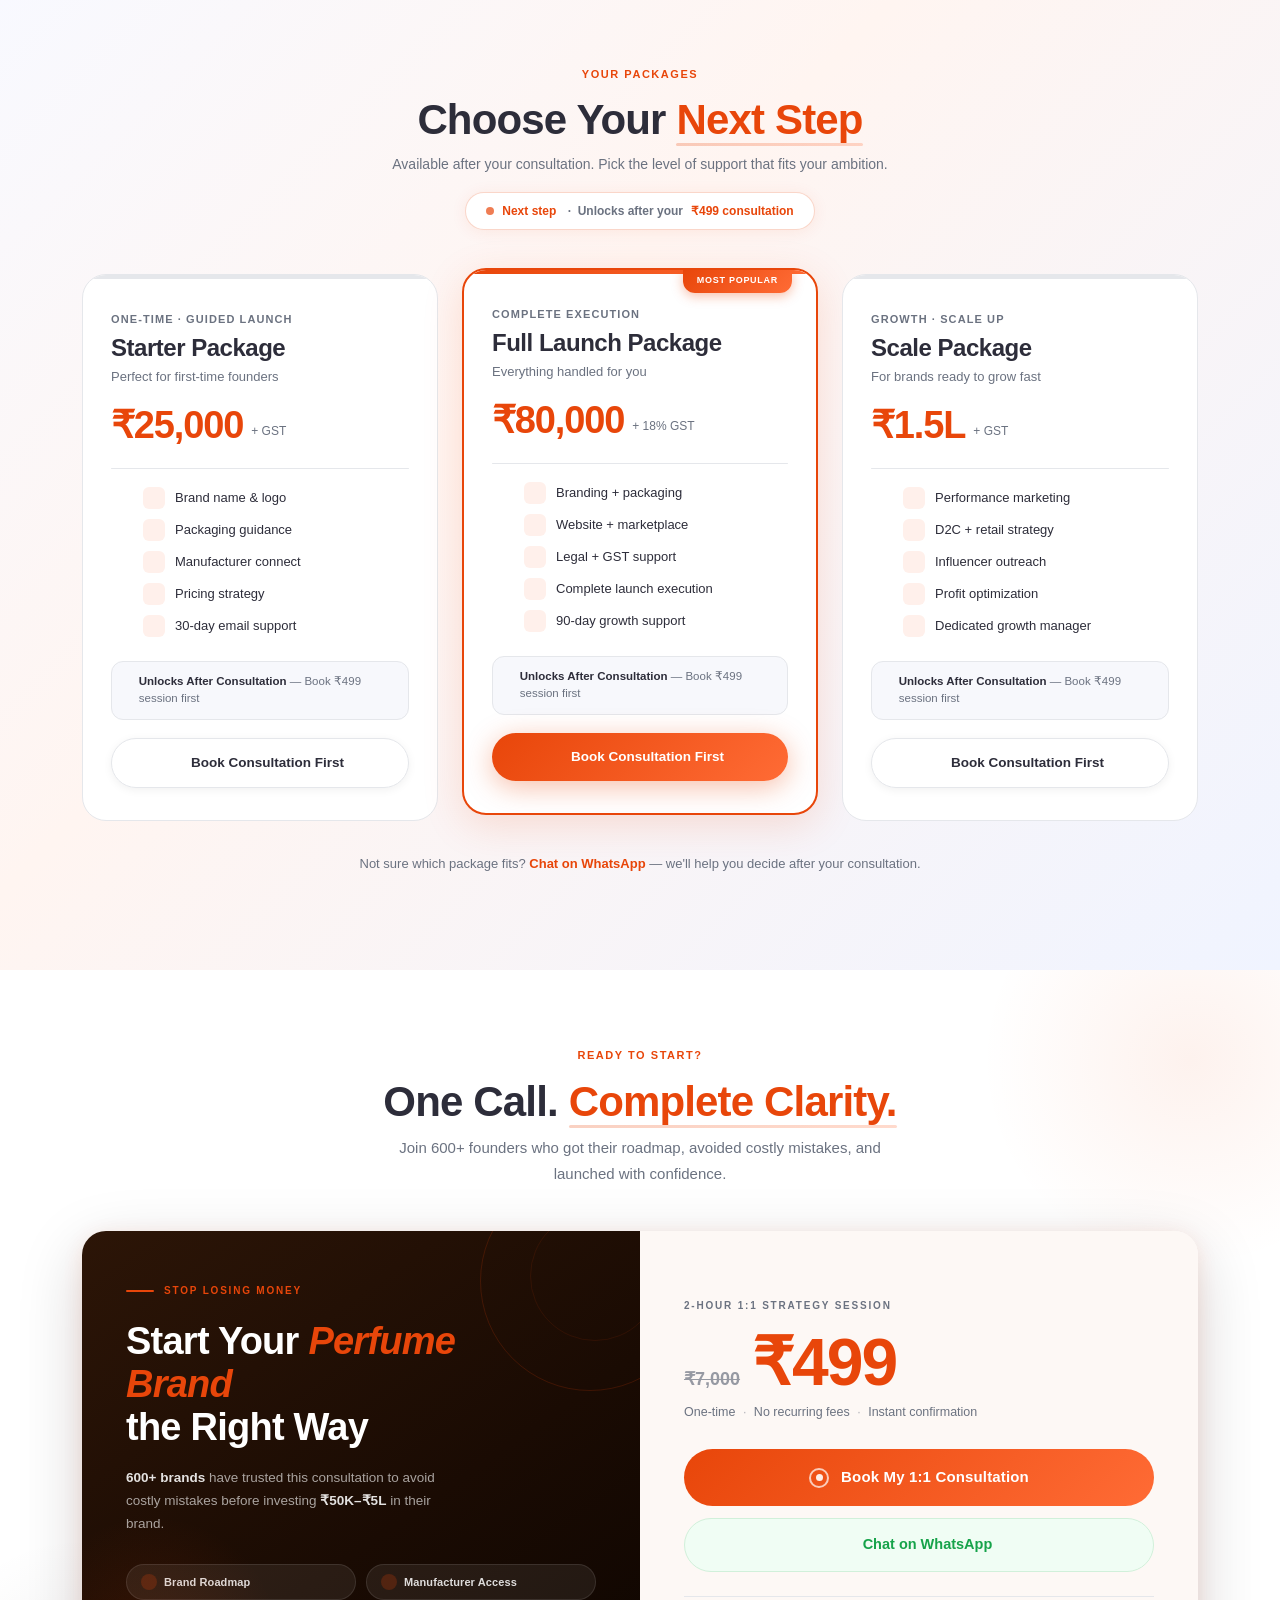
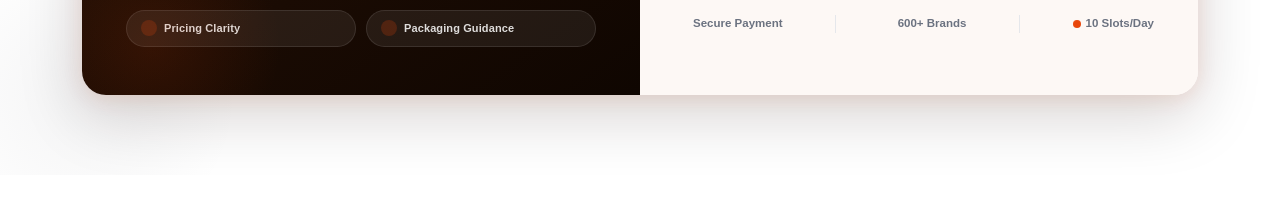
==== commit 4c1e6487: "cammit" ====
--- a/index.html
+++ b/index.html
@@ -2,4575 +2,2810 @@
 <html lang="en">
   <head>
     <meta charset="UTF-8" />
-    <meta name="viewport" content="width=device-width, initial-scale=1.0" />
-    <title>Banega Brand – Perfume Consultation</title>
+    <meta name="viewport" content="width=device-width,initial-scale=1.0" />
+    <title>BanegaBrand – Perfume Brand Strategy Call</title>
     <link
-      href="https://fonts.googleapis.com/css2?family=Poppins:ital,wght@0,400;0,500;0,600;0,700;0,800;1,400;1,600;1,700&family=Inter:wght@300;400;500;600;700;800&display=swap"
+      href="https://fonts.googleapis.com/css2?family=Montserrat:ital,wght@0,400;0,600;0,700;0,800;0,900;1,700;1,800;1,900&family=Inter:wght@400;500;600&display=swap"
+      rel="stylesheet"
+    />
+    <link
+      href="https://cdn.jsdelivr.net/npm/bootstrap@5.3.3/dist/css/bootstrap.min.css"
       rel="stylesheet"
     />
     <link
       rel="stylesheet"
-      href="https://cdn.jsdelivr.net/npm/bootstrap-icons@1.11.0/font/bootstrap-icons.css"
+      href="https://cdnjs.cloudflare.com/ajax/libs/font-awesome/6.5.1/css/all.min.css"
+    />
+    <link
+      rel="stylesheet"
+      href="https://cdn.jsdelivr.net/npm/swiper@11/swiper-bundle.min.css"
     />
     <style>
-      :root {
-        --orange: #ff6a00;
-        --orange-light: #ff8a30;
-        --orange-pale: #fff3ee;
-        --gold: #c8860a;
-        --gold-pale: #fff8ed;
-        --cream: #fdfbf8;
-        --white: #ffffff;
-        --border-light: rgba(200, 134, 10, 0.18);
-        --border-card: rgba(200, 134, 10, 0.14);
-        --text-dark: #1a1208;
-        --text-mid: #4a3f2f;
-        --text-muted: #8a7e6a;
-        --shadow-sm: 0 2px 14px rgba(0, 0, 0, 0.06);
-        --shadow-md: 0 8px 40px rgba(0, 0, 0, 0.1);
-        --shadow-lg: 0 24px 80px rgba(0, 0, 0, 0.13);
-        --card-radius: 18px;
-        --transition: 0.45s cubic-bezier(0.22, 1, 0.36, 1);
-        --section-pad: 90px 20px;
-        --section-pad-lg: 110px 20px 100px;
-      }
       *,
       *::before,
       *::after {
+        box-sizing: border-box;
         margin: 0;
         padding: 0;
-        box-sizing: border-box;
-      }
-      html {
-        scroll-behavior: smooth;
+      }
+      :root {
+        --dark: #2d2d3a;
+        --dark-brown: #1e0d04;
+        --dark-brown-mid: #2c1507;
+        --font-heading: "Montserrat", sans-serif;
+        --font-primary: "Inter", -apple-system, sans-serif;
+        --gray: #6b7280;
+        --gray-light: #e5e7eb;
+        --green: #16a34a;
+        --orange: #e8460a;
+        --orange-light: #fff0eb;
+        --orange-mid: #ff6b35;
+        --white: #ffffff;
+        --cream: #fdf8f5;
+        --light-bg: #f7f8fc;
+        --section-pb: 80px;
+        --section-pt: 72px;
+        --h1-size: clamp(32px, 5.5vw, 56px);
+        --h1-weight: 900;
+        --h1-lh: 1.1;
+        --h1-ls: -0.02em;
+        --h2-size: clamp(26px, 4vw, 42px);
+        --h2-weight: 900;
+        --h2-lh: 1.12;
+        --h2-ls: -0.02em;
+        --h3-size: 13px;
+        --h3-weight: 700;
+        --h3-lh: 1.5;
+        --p1-size: clamp(15px, 2vw, 17px);
+        --p1-lh: 1.8;
+        --p2-size: 14.5px;
+        --p2-lh: 1.78;
+        --p3-size: 12px;
+        --p3-lh: 1.65;
+      }
+      @keyframes fadeUp {
+        from {
+          opacity: 0;
+          transform: translateY(28px);
+        }
+        to {
+          opacity: 1;
+          transform: translateY(0);
+        }
+      }
+      @keyframes pulseGreen {
+        0%,
+        100% {
+          opacity: 1;
+          transform: scale(1);
+        }
+        50% {
+          opacity: 0.5;
+          transform: scale(0.8);
+        }
+      }
+      @keyframes worthPulse {
+        0%,
+        100% {
+          opacity: 1;
+          transform: scale(1);
+        }
+        50% {
+          opacity: 0.4;
+          transform: scale(0.8);
+        }
+      }
+      @keyframes pulseRing {
+        0% {
+          box-shadow: 0 0 0 0px rgba(232, 70, 10, 0.45);
+        }
+        70% {
+          box-shadow: 0 0 0 10px rgba(232, 70, 10, 0);
+        }
+        100% {
+          box-shadow: 0 0 0 0px rgba(232, 70, 10, 0);
+        }
+      }
+      @keyframes dotPulse {
+        0%,
+        100% {
+          opacity: 1;
+          transform: scale(1);
+        }
+        50% {
+          opacity: 0.45;
+          transform: scale(0.75);
+        }
+      }
+      @keyframes playPulse {
+        0% {
+          box-shadow:
+            0 0 0 0px rgba(232, 70, 10, 0.55),
+            0 4px 18px rgba(232, 70, 10, 0.5);
+        }
+        60% {
+          box-shadow:
+            0 0 0 14px rgba(232, 70, 10, 0),
+            0 4px 18px rgba(232, 70, 10, 0.5);
+        }
+        100% {
+          box-shadow:
+            0 0 0 0px rgba(232, 70, 10, 0),
+            0 4px 18px rgba(232, 70, 10, 0.5);
+        }
+      }
+      @keyframes playRingExpand {
+        0% {
+          transform: translate(-50%, -50%) scale(1);
+          opacity: 0.5;
+        }
+        100% {
+          transform: translate(-50%, -50%) scale(2);
+          opacity: 0;
+        }
       }
       body {
-        font-family: "Inter", sans-serif;
-        background: var(--cream);
+        align-items: center;
+        display: flex;
+        flex-direction: column;
+        font-family: var(--font-primary);
+        min-height: 100vh;
         overflow-x: hidden;
-        color: var(--text-dark);
-      }
-      .bb-ticker {
-        background: linear-gradient(90deg, #fff3ee, #fff8ed, #fff3ee);
-        border-bottom: 1px solid var(--border-light);
+      }
+      .h1-type {
+        animation: fadeUp 0.7s 0.15s ease both;
+        color: var(--dark);
+        font-family: var(--font-heading);
+        font-size: var(--h1-size);
+        font-weight: var(--h1-weight);
+        letter-spacing: var(--h1-ls);
+        line-height: var(--h1-lh);
+        margin-bottom: 18px;
+      }
+      .h1-type .accent {
+        color: var(--orange);
+        display: inline-block;
+        position: relative;
+      }
+      .h1-type .accent::after {
+        background: linear-gradient(90deg, var(--orange), var(--orange-mid));
+        border-radius: 2px;
+        bottom: -3px;
+        content: "";
+        height: 4px;
+        left: 0;
+        opacity: 0.25;
+        position: absolute;
+        width: 100%;
+      }
+      .h2-type {
+        color: var(--dark);
+        font-family: var(--font-heading);
+        font-size: var(--h2-size);
+        font-weight: var(--h2-weight);
+        letter-spacing: var(--h2-ls);
+        line-height: var(--h2-lh);
+        margin-bottom: 10px;
+      }
+      .h2-type .accent {
+        color: var(--orange);
+        display: inline-block;
+        position: relative;
+      }
+      .h2-type .accent::after {
+        background: linear-gradient(90deg, var(--orange), var(--orange-mid));
+        border-radius: 2px;
+        bottom: -3px;
+        content: "";
+        height: 3px;
+        left: 0;
+        opacity: 0.25;
+        position: absolute;
+        width: 100%;
+      }
+      .h3-type {
+        color: var(--dark);
+        font-family: var(--font-heading);
+        font-size: var(--h3-size);
+        font-weight: var(--h3-weight);
+        line-height: var(--h3-lh);
+        display: block;
+        margin-bottom: 3px;
+      }
+      .p1-type {
+        animation: fadeUp 0.7s 0.22s ease both;
+        color: var(--gray);
+        font-family: var(--font-primary);
+        font-size: var(--p1-size);
+        font-weight: 400;
+        line-height: var(--p1-lh);
+        margin: 0 auto 38px;
+        max-width: 600px;
+      }
+      .p1-type strong {
+        color: var(--dark);
+        font-weight: 600;
+      }
+      .p2-type {
+        color: var(--gray);
+        font-family: var(--font-primary);
+        font-size: var(--p2-size);
+        font-weight: 400;
+        line-height: var(--p2-lh);
+        margin-bottom: 28px;
+      }
+      .p2-type strong {
+        color: var(--dark);
+        font-weight: 600;
+      }
+      .p3-type {
+        color: var(--gray);
+        font-family: var(--font-primary);
+        font-size: var(--p3-size);
+        font-weight: 400;
+        line-height: var(--p3-lh);
+      }
+      .eyebrow {
+        color: var(--orange);
+        display: inline-block;
+        font-family: var(--font-heading);
+        font-size: 11px;
+        font-weight: 800;
+        letter-spacing: 0.14em;
+        margin-bottom: 14px;
+        text-transform: uppercase;
+      }
+      .btn-primary {
+        align-items: center;
+        background: linear-gradient(
+          135deg,
+          var(--orange) 0%,
+          var(--orange-mid) 100%
+        );
+        border: none;
+        border-radius: 50px;
+        box-shadow: 0 6px 28px rgba(232, 70, 10, 0.35);
+        color: var(--white);
+        cursor: pointer;
+        display: inline-flex;
+        font-family: var(--font-heading);
+        font-size: 15px;
+        font-weight: 800;
+        gap: 10px;
+        letter-spacing: 0.01em;
+        line-height: 1.4;
+        padding: 16px 32px;
+        text-decoration: none;
+        transition:
+          transform 0.2s,
+          box-shadow 0.2s;
+      }
+      .btn-primary:hover {
+        box-shadow: 0 10px 36px rgba(232, 70, 10, 0.45);
+        transform: translateY(-2px);
+        color: var(--white);
+      }
+      .btn-whatsapp {
+        align-items: center;
+        background: var(--white);
+        border: 1.5px solid var(--gray-light);
+        border-radius: 50px;
+        box-shadow: 0 2px 10px rgba(0, 0, 0, 0.06);
+        color: var(--dark);
+        cursor: pointer;
+        display: inline-flex;
+        font-family: var(--font-heading);
+        font-size: 15px;
+        font-weight: 700;
+        gap: 10px;
+        line-height: 1.4;
+        padding: 16px 28px;
+        text-decoration: none;
+        transition:
+          transform 0.2s,
+          border-color 0.2s,
+          box-shadow 0.2s;
+      }
+      .btn-whatsapp:hover {
+        border-color: #25d366;
+        box-shadow: 0 4px 18px rgba(37, 211, 102, 0.15);
+        transform: translateY(-2px);
+        color: var(--dark);
+      }
+      .btn-whatsapp i {
+        color: #25d366;
+        font-size: 20px;
+      }
+      .dot-green {
+        animation: pulseGreen 1.6s ease-in-out infinite;
+        background: var(--green);
+        border-radius: 50%;
+        flex-shrink: 0;
+        height: 9px;
+        width: 9px;
+      }
+
+      /* HERO */
+      .hero-wrapper {
+        align-items: center;
+        background: linear-gradient(
+          135deg,
+          #f8f9ff 0%,
+          #fff5f1 40%,
+          #f0f4ff 100%
+        );
+        display: flex;
+        flex-direction: column;
         overflow: hidden;
-        padding: 8px 0;
+        padding: var(--section-pt) 0 var(--section-pb);
+        position: relative;
+        width: 100%;
+      }
+      .hero-wrapper::before {
+        background: radial-gradient(
+          circle,
+          rgba(232, 70, 10, 0.1) 0%,
+          transparent 70%
+        );
+        border-radius: 50%;
+        content: "";
+        height: 480px;
+        pointer-events: none;
+        position: absolute;
+        right: -120px;
+        top: -120px;
+        width: 480px;
+      }
+      .hero-wrapper::after {
+        background: radial-gradient(
+          circle,
+          rgba(45, 45, 58, 0.07) 0%,
+          transparent 70%
+        );
+        border-radius: 50%;
+        bottom: -100px;
+        content: "";
+        height: 360px;
+        left: -80px;
+        pointer-events: none;
+        position: absolute;
+        width: 360px;
+      }
+      .hero-content {
+        animation: fadeUp 0.7s ease both;
+        position: relative;
+        text-align: center;
+        width: 100%;
+        z-index: 10;
+      }
+      .price-badge {
+        align-items: center;
+        animation: fadeUp 0.7s 0.1s ease both;
+        background: var(--white);
+        border: 1.5px solid rgba(232, 70, 10, 0.18);
+        border-radius: 100px;
+        box-shadow: 0 2px 16px rgba(232, 70, 10, 0.1);
+        display: inline-flex;
+        gap: 10px;
+        margin-bottom: 32px;
+        padding: 8px 20px;
+      }
+      .price-badge .label {
+        color: var(--gray);
+        font-size: 13px;
+        font-weight: 500;
+        line-height: 1.5;
+      }
+      .price-badge .price {
+        color: var(--orange);
+        font-family: var(--font-heading);
+        font-size: 15px;
+        font-weight: 800;
+      }
+      .price-badge .sep {
+        color: var(--gray-light);
+      }
+      .benefits {
+        animation: fadeUp 0.7s 0.28s ease both;
+        display: grid;
+        gap: 13px;
+        grid-template-columns: repeat(2, 1fr);
+        margin: 0 auto 42px;
+        max-width: 640px;
+      }
+      .benefit-card {
+        align-items: flex-start;
+        background: var(--white);
+        border: 1.5px solid var(--gray-light);
+        border-radius: 14px;
+        display: flex;
+        gap: 12px;
+        padding: 15px 17px;
+        text-align: left;
+        transition:
+          border-color 0.2s,
+          box-shadow 0.2s;
+      }
+      .benefit-card:hover {
+        border-color: rgba(232, 70, 10, 0.28);
+        box-shadow: 0 4px 20px rgba(232, 70, 10, 0.09);
+      }
+      .benefit-icon {
+        align-items: center;
+        background: var(--orange-light);
+        border-radius: 10px;
+        display: flex;
+        flex-shrink: 0;
+        height: 36px;
+        justify-content: center;
+        width: 36px;
+        font-size: 16px;
+        color: var(--orange);
+      }
+      .cta-group {
+        animation: fadeUp 0.7s 0.35s ease both;
+        display: flex;
+        flex-wrap: wrap;
+        gap: 14px;
+        justify-content: center;
+      }
+      .trust-row {
+        animation: fadeUp 0.7s 0.42s ease both;
+        display: flex;
+        flex-wrap: wrap;
+        gap: 20px;
+        justify-content: center;
+        margin-top: 40px;
+      }
+      .trust-item {
+        align-items: center;
+        color: var(--gray);
+        display: flex;
+        font-size: 13px;
+        font-weight: 500;
+        gap: 6px;
+        line-height: 1.5;
+      }
+      .trust-item i {
+        color: var(--green);
+        font-size: 14px;
+        flex-shrink: 0;
+      }
+      .trust-img-wrap {
+        animation: fadeUp 0.7s 0.5s ease both;
+        margin-top: 40px;
+        width: 100%;
+      }
+      .trust-img-wrap img {
+        max-width: 640px;
+        object-fit: cover;
+        object-position: center;
+        border-radius: 18px;
+        border: 1.5px solid var(--gray-light);
+        display: block;
+        margin: 0 auto;
+      }
+
+      /* WORTH */
+      .worth-section {
+        padding: var(--section-pt) 0 var(--section-pb);
+        text-align: center;
+        width: 100%;
+      }
+      .worth-inner {
+        margin: 0 auto;
+        position: relative;
+        z-index: 10;
+      }
+      .worth-sub {
+        align-items: center;
+        color: var(--gray);
+        display: flex;
+        flex-wrap: wrap;
+        font-size: 14px;
+        font-weight: 500;
+        gap: 8px;
+        justify-content: center;
+        line-height: 1.65;
+        margin-bottom: 40px;
+      }
+      .worth-sub strong {
+        color: var(--dark);
+        font-weight: 700;
+      }
+      .worth-sub-dot {
+        background: var(--orange);
+        border-radius: 50%;
+        flex-shrink: 0;
+        height: 5px;
+        opacity: 0.45;
+        width: 5px;
+      }
+      .worth-swiper-wrap {
+        width: 100%;
+        margin: 16px 0 20px;
+        overflow: hidden;
+      }
+      .swiper {
+        width: 100%;
+        overflow: hidden;
+      }
+      .swiper-wrapper {
+        align-items: stretch;
+        transition-timing-function: linear !important;
+        margin-top: 10px !important;
+      }
+      .swiper-slide {
+        height: auto;
+        display: flex;
+        justify-content: center;
+      }
+      .worth-card {
+        align-items: center;
+        background: var(--white);
+        border: 1.5px solid var(--gray-light);
+        border-radius: 18px;
+        display: flex;
+        flex-direction: column;
+        gap: 8px;
+        height: 100%;
+        padding: 20px 18px 16px;
+        position: relative;
+        transition:
+          border-color 0.2s,
+          box-shadow 0.2s,
+          transform 0.2s;
+        width: 100%;
+      }
+      .worth-card:hover {
+        border-color: rgba(232, 70, 10, 0.28);
+        box-shadow: 0 6px 24px rgba(232, 70, 10, 0.1);
+        transform: translateY(-3px);
+      }
+      .worth-card.featured {
+        border-color: var(--orange);
+        border-width: 2px;
+      }
+      .worth-card-badge {
+        background: linear-gradient(135deg, var(--orange), var(--orange-mid));
+        border-radius: 100px;
+        box-shadow: 0 3px 12px rgba(232, 70, 10, 0.35);
+        color: #fff;
+        font-family: var(--font-heading);
+        font-size: 9px;
+        font-weight: 800;
+        left: 50%;
+        letter-spacing: 0.08em;
+        padding: 4px 12px;
+        position: absolute;
+        text-transform: uppercase;
+        top: -11px;
+        transform: translateX(-50%);
         white-space: nowrap;
       }
-      .bb-ticker-track {
-        display: inline-block;
-        animation: bbTickerScroll 22s linear infinite;
+      .worth-card-icon {
+        align-items: center;
+        background: var(--orange-light);
+        border-radius: 12px;
+        display: flex;
+        flex-shrink: 0;
+        height: 44px;
+        justify-content: center;
+        width: 44px;
+        font-size: 20px;
+        color: var(--orange);
+      }
+      .worth-card-value {
+        color: var(--orange);
+        font-family: var(--font-heading);
+        font-size: clamp(22px, 3vw, 30px);
+        font-weight: 900;
+        letter-spacing: -0.02em;
+        line-height: 1;
+      }
+      .worth-card-label {
+        color: var(--dark);
+        font-family: var(--font-heading);
+        font-size: 11px;
+        font-weight: 700;
+        line-height: 1.45;
+        text-align: center;
+      }
+      .worth-card-desc {
+        color: var(--gray);
+        font-size: 10.5px;
+        line-height: 1.6;
+        text-align: center;
+      }
+      .worth-slots-pill {
+        align-items: center;
+        background: var(--white);
+        border: 1.5px solid rgba(232, 70, 10, 0.22);
+        border-radius: 100px;
+        box-shadow: 0 2px 16px rgba(232, 70, 10, 0.1);
+        color: var(--orange);
+        display: inline-flex;
+        font-family: var(--font-heading);
+        font-size: 13px;
+        font-weight: 700;
+        gap: 10px;
+        padding: 11px 24px;
+      }
+      .worth-slots-dot {
+        animation: worthPulse 1.4s ease-in-out infinite;
+        background: var(--orange);
+        border-radius: 50%;
+        flex-shrink: 0;
+        height: 9px;
+        width: 9px;
+      }
+
+      /* ABOUT */
+      .about-section {
+        background: linear-gradient(
+          135deg,
+          #f8f9ff 0%,
+          #fff5f1 40%,
+          #f0f4ff 100%
+        );
+        padding: var(--section-pt) 0 var(--section-pb);
+        width: 100%;
+      }
+      .about-row {
+        display: grid;
+        grid-template-columns: 1fr 1fr;
+        gap: 48px;
+        align-items: center;
+      }
+      .about-divider {
+        background: linear-gradient(90deg, var(--orange), var(--orange-mid));
+        border-radius: 2px;
+        height: 3px;
+        margin-bottom: 18px;
+        opacity: 0.3;
+        width: 44px;
+      }
+      .about-name {
+        color: var(--orange);
+        font-family: var(--font-heading);
+        font-size: 15px;
+        font-weight: 700;
+        display: block;
+        margin-bottom: 2px;
+      }
+      .about-role {
+        color: var(--gray);
+        font-size: 13px;
+        display: block;
+        margin-bottom: 20px;
+      }
+      .about-features {
+        display: flex;
+        flex-direction: column;
+        gap: 12px;
+      }
+      .about-feature {
+        align-items: flex-start;
+        display: flex;
+        gap: 12px;
+      }
+      .about-feature-icon {
+        align-items: center;
+        background: var(--orange-light);
+        border-radius: 9px;
+        display: flex;
+        flex-shrink: 0;
+        height: 34px;
+        justify-content: center;
+        margin-top: 1px;
+        width: 34px;
+        font-size: 14px;
+        color: var(--orange);
+      }
+      .feat-title {
+        color: var(--dark);
+        font-family: var(--font-heading);
         font-size: 12px;
         font-weight: 700;
-        color: var(--text-muted);
-        letter-spacing: 0.5px;
-      }
-      .bb-ticker-track span {
-        color: var(--orange);
-        margin: 0 18px;
-      }
-      @keyframes bbTickerScroll {
-        0% {
-          transform: translateX(0);
-        }
-        100% {
-          transform: translateX(-50%);
-        }
-      }
-      .bb-topbar {
-        position: sticky;
-        top: 0;
-        z-index: 9999;
-        background: rgba(253, 251, 248, 0.97);
-        border-bottom: 2px solid var(--orange);
-        backdrop-filter: blur(24px);
-        padding: 10px 32px;
-        box-shadow: 0 2px 20px rgba(255, 106, 0, 0.08);
-      }
-      .bb-topbar-inner {
-        max-width: 1000px;
-        margin: 0 auto;
-        display: flex;
-        align-items: center;
-        justify-content: space-between;
-        gap: 16px;
-      }
-      .bb-topbar-headline {
-        font-family: "Poppins", serif;
-        font-style: italic;
-        font-size: clamp(13px, 1.4vw, 18px);
-        font-weight: 600;
-        color: var(--text-dark);
-        line-height: 1.25;
-        flex-shrink: 1;
-        min-width: 0;
-        white-space: nowrap;
-        overflow: hidden;
-        text-overflow: ellipsis;
-      }
-      .bb-topbar-headline em {
-        color: var(--orange);
-        font-style: italic;
-      }
-      .bb-topbar-meta {
-        display: flex;
-        align-items: center;
-        gap: 20px;
-        flex-shrink: 0;
-      }
-      .bb-topbar-meta-item {
-        text-align: center;
+        line-height: 1.5;
+        display: block;
+      }
+      .feat-desc {
+        color: var(--gray);
+        font-size: 11px;
+        line-height: 1.6;
+      }
+      .img-col {
+        position: relative;
         display: flex;
         flex-direction: column;
-        gap: 2px;
-      }
-      .bb-topbar-meta-item .bb-meta-val {
-        font-family: "Poppins", serif;
-        font-size: 18px;
-        font-weight: 600;
-        color: var(--text-dark);
-        line-height: 1;
-      }
-      .bb-topbar-meta-item .bb-meta-lbl {
-        font-size: 9px;
-        font-weight: 700;
-        text-transform: uppercase;
-        letter-spacing: 1.5px;
-        color: var(--text-muted);
-      }
-      .bb-topbar-divider {
-        width: 1px;
-        height: 28px;
-        background: var(--border-light);
-      }
-      .bb-topbar-cta {
-        flex-shrink: 0;
-        padding: 11px 28px;
-        background: linear-gradient(135deg, var(--orange), #c94000);
-        border: none;
-        border-radius: 50px;
-        font-family: "Inter", sans-serif;
-        font-size: 13px;
-        font-weight: 800;
-        color: #fff;
-        cursor: pointer;
-        box-shadow: 0 6px 24px rgba(255, 106, 0, 0.3);
-        transition: all 0.28s;
-        white-space: nowrap;
-        letter-spacing: 0.3px;
-      }
-      .bb-topbar-cta:hover {
-        transform: translateY(-2px) scale(1.04);
-        box-shadow: 0 14px 36px rgba(255, 106, 0, 0.45);
-      }
-      .bb-eyebrow {
-        font-size: 11px;
-        letter-spacing: 3px;
-        text-transform: uppercase;
-        color: var(--orange);
-        font-weight: 700;
-        margin-bottom: 12px;
-      }
-      .bb-title {
-        font-family: "Poppins", serif;
-        font-size: clamp(26px, 2.8vw, 38px);
-        font-weight: 600;
-        font-style: italic;
-        color: var(--text-dark);
-        margin-bottom: 10px;
-        line-height: 1.1;
-      }
-      .bb-title em {
-        color: var(--orange);
-        font-style: italic;
-      }
-      .bb-title span.normal {
-        font-style: normal;
-        color: var(--text-dark);
-      }
-      .bb-subtitle {
-        color: var(--text-muted);
-        font-size: 15px;
-        font-weight: 400;
-        line-height: 1.6;
-      }
-      .bb-heading-wrap {
-        text-align: center;
-        margin-bottom: 0;
-      }
-      .bb-divider {
-        width: 60px;
-        height: 2px;
-        background: linear-gradient(
-          90deg,
-          transparent,
-          var(--orange),
-          transparent
-        );
-        margin: 18px auto 42px;
-        border-radius: 2px;
-        position: relative;
-        z-index: 10;
-      }
-      .reveal {
-        opacity: 0;
-        transform: translateY(28px);
-        transition:
-          opacity 0.7s cubic-bezier(0.22, 1, 0.36, 1),
-          transform 0.7s cubic-bezier(0.22, 1, 0.36, 1);
-      }
-      .reveal.visible {
-        opacity: 1;
-        transform: translateY(0);
-      }
-      .bb-btn-primary {
-        display: inline-block;
-        padding: 16px 44px;
-        background: linear-gradient(135deg, var(--orange) 0%, #c94000 100%);
-        border: none;
-        border-radius: 60px;
-        cursor: pointer;
-        font-family: "Inter", sans-serif;
-        font-size: 15px;
-        font-weight: 800;
-        color: #fff;
-        box-shadow: 0 12px 50px rgba(255, 106, 0, 0.3);
-        letter-spacing: 0.5px;
-        transition: all 0.3s;
-      }
-      .bb-btn-primary:hover {
-        transform: translateY(-4px) scale(1.03);
-        box-shadow: 0 24px 70px rgba(255, 106, 0, 0.45);
-      }
-      .bb-btn-short {
-        display: none;
-      }
-      @keyframes heroOrbFloat {
-        0%,
-        100% {
-          transform: translate(0, 0);
-        }
-        33% {
-          transform: translate(20px, -30px);
-        }
-        66% {
-          transform: translate(-20px, 20px);
-        }
-      }
-      @keyframes darkOrbFloat {
-        0%,
-        100% {
-          transform: translateY(0) scale(1);
-        }
-        50% {
-          transform: translateY(-28px) scale(1.06);
-        }
-      }
-      @keyframes bgZoom {
-        from {
-          transform: scale(1);
-        }
-        to {
-          transform: scale(1.08);
-        }
-      }
-      @keyframes particleRise {
-        0% {
-          transform: translateY(100vh) rotate(0deg);
-          opacity: 0;
-        }
-        10% {
-          opacity: 1;
-        }
-        90% {
-          opacity: 0.4;
-        }
-        100% {
-          transform: translateY(-10vh) rotate(720deg);
-          opacity: 0;
-        }
-      }
-      @keyframes playButtonPulse {
-        0% {
-          box-shadow: 0 0 0 0 rgba(255, 106, 0, 0.5);
-        }
-        70% {
-          box-shadow: 0 0 0 18px rgba(255, 106, 0, 0);
-        }
-        100% {
-          box-shadow: 0 0 0 0 rgba(255, 106, 0, 0);
-        }
-      }
-      @keyframes orbPulse {
-        0%,
-        100% {
-          transform: scale(1);
-          opacity: 1;
-        }
-        50% {
-          transform: scale(1.12);
-          opacity: 0.75;
-        }
-      }
-      @keyframes float {
-        0%,
-        100% {
-          transform: translateY(0) rotate(0deg);
-        }
-        33% {
-          transform: translateY(-18px) rotate(4deg);
-        }
-        66% {
-          transform: translateY(10px) rotate(-3deg);
-        }
-      }
-      .floating-particle {
-        position: absolute;
-        width: 3px;
-        height: 3px;
-        border-radius: 50%;
-        background: rgba(255, 106, 0, 0.45);
-        animation: particleRise linear infinite;
-      }
-      .banner-shapes {
-        position: absolute;
-        inset: 0;
-        pointer-events: none;
-        overflow: hidden;
-        z-index: 1;
-      }
-      .banner-shapes .shape {
-        position: absolute;
-        border-radius: 8px;
-        border: 2px solid rgba(255, 106, 0, 0.18);
-      }
-      .banner-shapes .shape-1 {
-        width: 160px;
-        height: 160px;
-        top: 30px;
-        left: 30px;
-        animation: float 8s ease-in-out infinite;
-      }
-      .banner-shapes .shape-2 {
-        width: 110px;
-        height: 110px;
-        bottom: 40px;
-        right: 60px;
-        animation: float 8s ease-in-out infinite reverse;
-      }
-      .hero-section {
-        position: relative;
-        overflow: hidden;
-        min-height: 100vh;
-      }
-      .hero-bg-image {
-        position: absolute;
-        inset: -80px;
-        background-image: url("https://images.unsplash.com/photo-1592945403244-b3fbafd7f539?w=1600&q=80");
-        background-size: cover;
-        background-position: center;
-        filter: brightness(0.55) saturate(0.5);
-        opacity: 0.13;
-        will-change: transform;
-      }
-      .hero-orbs-wrap {
-        position: absolute;
-        inset: 0;
-        overflow: hidden;
-        pointer-events: none;
-      }
-      .hero-orb {
-        position: absolute;
-        border-radius: 50%;
-        filter: blur(100px);
-        animation: heroOrbFloat 8s ease-in-out infinite;
-      }
-      .hero-orb-tr {
-        width: 600px;
-        height: 600px;
-        background: rgba(255, 106, 0, 0.12);
-        top: -200px;
-        right: -200px;
-      }
-      .hero-orb-bl {
-        width: 400px;
-        height: 400px;
-        background: rgba(255, 138, 48, 0.09);
-        bottom: -100px;
-        left: -100px;
-        animation-delay: -4s;
-      }
-      .hero-orb-c {
-        width: 300px;
-        height: 300px;
-        background: rgba(200, 134, 10, 0.07);
-        top: 50%;
-        left: 40%;
-        animation-delay: -2s;
-      }
-      .hero-content-wrap {
-        position: relative;
-        z-index: 10;
-        min-height: 100vh;
-        display: flex;
-        flex-direction: column;
         align-items: center;
         justify-content: center;
-        padding: 80px 20px;
-        text-align: center;
-      }
-      .hero-badge {
-        display: inline-flex;
-        align-items: center;
-        gap: 10px;
-        background: rgba(255, 106, 0, 0.1);
-        border: 1px solid rgba(255, 106, 0, 0.3);
-        border-radius: 50px;
-        padding: 8px 24px;
-        font-size: 11px;
-        letter-spacing: 3px;
-        text-transform: uppercase;
-        color: var(--orange);
-        font-weight: 700;
-        margin-bottom: 14px;
-      }
-      .hero-badge-full {
-        display: inline;
-      }
-      .hero-badge-short {
-        display: none;
-      }
-      .hero-sub {
-        font-family: "Poppins", serif;
-        font-size: clamp(15px, 2.1vw, 20px);
-        font-weight: 600;
-        color: var(--text-mid);
-        margin-bottom: 50px;
-        font-style: italic;
-      }
-      .hero-sub b {
-        color: var(--orange);
-        font-style: normal;
-        font-weight: 700;
-      }
-      .hero-info-grid {
-        display: grid;
-        grid-template-columns: 1fr 1.8fr 1fr;
-        gap: 20px;
-        width: 100%;
-        max-width: 1000px;
-        align-items: start;
-        margin-bottom: 24px;
-      }
-      .hero-info-card {
-        background: var(--white);
-        border: 1px solid var(--border-card);
-        border-radius: 20px;
-        padding: 24px;
-        box-shadow: var(--shadow-sm);
-        transition: all 0.4s ease;
-      }
-      .hero-info-card:hover {
-        transform: translateY(-8px);
-        border-color: rgba(255, 106, 0, 0.35);
-        box-shadow: var(--shadow-md);
-      }
-      .hero-event-card {
-        background: var(--white);
-        border: 1px solid var(--border-card);
+      }
+      .img-frame {
         border-radius: 24px;
         overflow: hidden;
-        box-shadow: var(--shadow-lg);
-        transition: all 0.4s ease;
-      }
-      .hero-event-card:hover {
-        transform: scale(1.02);
-      }
-      .hero-event-img {
+        border: 1.5px solid var(--gray-light);
+        position: relative;
         width: 100%;
-        height: 280px;
-        object-fit: cover;
-        display: block;
-      }
-      .hero-event-body {
-        padding: 20px 24px;
-        text-align: left;
-      }
-      .hero-event-eyebrow {
-        font-size: 10px;
-        letter-spacing: 2px;
-        color: var(--orange);
-        font-weight: 700;
-        text-transform: uppercase;
-        margin-bottom: 6px;
-      }
-      .hero-event-title {
-        font-family: "Poppins", serif;
-        font-size: 16px;
-        font-weight: 600;
-        color: var(--text-dark);
-        line-height: 1.45;
-      }
-      .info-icon {
-        font-size: 28px;
-        color: var(--orange);
-        margin-bottom: 12px;
-        display: block;
-      }
-      .info-label {
-        font-size: 10px;
-        letter-spacing: 1.5px;
-        text-transform: uppercase;
-        color: var(--text-muted);
-        margin-bottom: 6px;
-        font-weight: 600;
-      }
-      .info-value {
-        font-family: "Poppins", serif;
-        font-size: 20px;
-        font-weight: 600;
-        color: var(--text-dark);
-        line-height: 1;
-      }
-      .info-sub {
-        font-size: 12px;
-        color: var(--text-muted);
-        margin-top: 4px;
-        font-weight: 400;
-      }
-      .hero-cta-group {
-        display: flex;
-        gap: 14px;
-        justify-content: center;
-        flex-wrap: wrap;
-      }
-      .hero-cta-primary {
-        padding: 16px 44px;
-        background: linear-gradient(135deg, var(--orange) 0%, #ff4500 100%);
-        border: none;
-        border-radius: 60px;
-        font-family: "Inter", sans-serif;
-        font-size: 15px;
-        font-weight: 800;
-        color: #fff;
-        cursor: pointer;
-        transition: all 0.3s ease;
-        box-shadow: 0 10px 40px rgba(255, 106, 0, 0.3);
-        letter-spacing: 0.5px;
-      }
-      .hero-cta-primary:hover {
-        transform: translateY(-3px) scale(1.02);
-        box-shadow: 0 20px 60px rgba(255, 106, 0, 0.45);
-      }
-      .hero-cta-outline {
-        padding: 16px 44px;
-        background: var(--white);
-        border: 1.5px solid var(--border-light);
-        border-radius: 60px;
-        font-family: "Inter", sans-serif;
-        font-size: 15px;
-        font-weight: 600;
-        color: var(--text-mid);
-        cursor: pointer;
-        transition: all 0.3s ease;
-        box-shadow: var(--shadow-sm);
-      }
-      .hero-cta-outline:hover {
-        color: var(--orange);
-        border-color: rgba(255, 106, 0, 0.4);
-        box-shadow: var(--shadow-md);
-      }
-      .bb-light-section {
-        position: relative;
-        overflow: hidden;
-        background: var(--white);
-      }
-      .bb-light-bg {
-        position: absolute;
-        inset: -80px;
-        background: url("https://images.unsplash.com/photo-1541643600914-78b084683702?w=1600&q=80")
-          center/cover;
-        filter: brightness(0.9) saturate(0.45);
-        opacity: 0.28;
-        animation: bgZoom 20s ease-in-out infinite alternate;
-        z-index: 0;
-      }
-      .bb-light-overlay {
-        position: absolute;
-        inset: 0;
-        z-index: 1;
-        pointer-events: none;
-        background:
-          radial-gradient(
-            ellipse at 65% 45%,
-            rgba(255, 106, 0, 0.14) 0%,
-            transparent 60%
-          ),
-          linear-gradient(
-            135deg,
-            rgba(253, 251, 248, 0.78) 0%,
-            rgba(255, 248, 237, 0.72) 100%
-          );
-      }
-      .bb-light-section::after {
+        max-width: 420px;
+        aspect-ratio: 3/4;
+        box-shadow: 0 16px 48px rgba(45, 45, 58, 0.13);
+      }
+      .img-frame::before {
         content: "";
         position: absolute;
         inset: 0;
-        z-index: 2;
-        pointer-events: none;
-        opacity: 0.04;
-        background-image: url("data:image/svg+xml,%3Csvg viewBox='0 0 256 256' xmlns='http://www.w3.org/2000/svg'%3E%3Cfilter id='noise'%3E%3CfeTurbulence type='fractalNoise' baseFrequency='0.9' numOctaves='4' stitchTiles='stitch'/%3E%3C/filter%3E%3Crect width='100%25' height='100%25' filter='url(%23noise)'/%3E%3C/svg%3E");
-        background-size: 180px 180px;
-      }
-      .bb-light-orbs {
-        position: absolute;
-        inset: 0;
-        pointer-events: none;
-        z-index: 3;
-        overflow: hidden;
-      }
-      .bb-light-orb {
-        position: absolute;
-        border-radius: 50%;
-        filter: blur(70px);
-      }
-      .bb-light-orb-tr {
-        width: 620px;
-        height: 620px;
-        background: radial-gradient(
-          circle,
-          rgba(255, 106, 0, 0.26) 0%,
-          rgba(255, 106, 0, 0.08) 60%,
-          transparent 100%
-        );
-        top: -180px;
-        right: -180px;
-        animation: orbPulse 7s ease-in-out infinite;
-      }
-      .bb-light-orb-bl {
-        width: 460px;
-        height: 460px;
-        background: radial-gradient(
-          circle,
-          rgba(200, 134, 10, 0.2) 0%,
-          rgba(200, 134, 10, 0.06) 60%,
-          transparent 100%
-        );
-        bottom: -90px;
-        left: 3%;
-        animation: orbPulse 9s ease-in-out infinite reverse;
-      }
-      .bb-light-orb-m {
-        width: 300px;
-        height: 300px;
-        background: radial-gradient(
-          circle,
-          rgba(255, 106, 0, 0.16) 0%,
-          rgba(255, 106, 0, 0.04) 60%,
-          transparent 100%
-        );
-        top: 40%;
-        left: 30%;
-        animation: orbPulse 11s ease-in-out infinite;
-      }
-      .bb-light-particles {
-        position: absolute;
-        inset: 0;
-        pointer-events: none;
-        z-index: 4;
-        overflow: hidden;
-      }
-      .bb-light-inner {
-        position: relative;
-        z-index: 10;
-      }
-      .stats-section {
-        padding: var(--section-pad);
-        background:
-          radial-gradient(
-            ellipse at 70% 30%,
-            rgba(255, 106, 0, 0.06) 0%,
-            transparent 55%
-          ),
-          radial-gradient(
-            ellipse at 20% 70%,
-            rgba(200, 134, 10, 0.05) 0%,
-            transparent 50%
-          );
-      }
-      .stats-cards-grid {
-        display: grid;
-        grid-template-columns: repeat(5, 1fr);
-        gap: 18px;
-        max-width: 1080px;
-        margin: 0 auto;
-        position: relative;
-        z-index: 10;
-      }
-      .stat-card {
-        background: rgba(255, 255, 255, 0.88);
-        backdrop-filter: blur(12px);
-        -webkit-backdrop-filter: blur(12px);
-        border: 1px solid var(--border-card);
-        border-radius: var(--card-radius);
-        padding: 32px 16px;
-        text-align: center;
-        box-shadow:
-          var(--shadow-sm),
-          inset 0 1px 0 rgba(255, 255, 255, 0.8);
-        transition: all var(--transition);
-        position: relative;
-        overflow: hidden;
-      }
-      .stat-card::before {
-        content: "";
-        position: absolute;
-        bottom: 0;
-        left: 0;
-        right: 0;
-        height: 2px;
-        background: linear-gradient(
-          90deg,
-          transparent,
-          var(--orange),
-          transparent
-        );
-        transform: scaleX(0);
-        transition: 0.4s;
-      }
-      .stat-card:hover {
-        transform: translateY(-12px) scale(1.04);
-        border-color: rgba(255, 106, 0, 0.35);
-        box-shadow: var(--shadow-md);
-        background: rgba(255, 255, 255, 0.96);
-      }
-      .stat-card:hover::before {
-        transform: scaleX(1);
-      }
-      .stat-number {
-        font-family: "Poppins", serif;
-        font-size: 28px;
-        font-weight: 600;
-        color: var(--text-dark);
-        line-height: 1;
-        margin-bottom: 8px;
-      }
-      .stat-desc {
-        font-size: 12px;
-        font-weight: 500;
-        color: var(--text-muted);
-        letter-spacing: 0.3px;
-        line-height: 1.4;
-      }
-      .about-section {
-        position: relative;
-        padding: 110px 24px 100px;
-        background: var(--cream);
-        overflow: hidden;
-      }
-      .about-orb {
-        position: absolute;
-        width: 500px;
-        height: 500px;
-        border-radius: 50%;
-        background: rgba(255, 106, 0, 0.06);
-        top: -150px;
-        right: -150px;
-        filter: blur(120px);
-        pointer-events: none;
-        animation: darkOrbFloat 7s ease-in-out infinite;
-      }
-      .about-inner {
-        position: relative;
-        z-index: 2;
-        max-width: 1080px;
-        margin: 0 auto;
-        display: grid;
-        grid-template-columns: 380px 1fr;
-        gap: 72px;
-        align-items: start;
-      }
-      .about-pcol {
-        position: sticky;
-        top: 40px;
-      }
-      .about-imgwrap {
-        border-radius: 20px;
-        overflow: hidden;
-        border: 1px solid var(--border-light);
-        box-shadow: var(--shadow-lg);
-      }
-      .about-imgwrap img {
-        width: 100%;
-        height: 500px;
-        object-fit: cover;
-        display: block;
-      }
-      .about-pname {
-        margin-top: 20px;
-        text-align: center;
-      }
-      .about-pname h3 {
-        font-family: "Poppins", serif;
-        font-size: 26px;
-        font-weight: 700;
-        color: var(--text-dark);
-      }
-      .about-pname span {
-        font-size: 12px;
-        letter-spacing: 2px;
-        text-transform: uppercase;
-        color: var(--orange);
-        font-weight: 700;
-      }
-      .about-ccol {
-        padding-top: 4px;
-      }
-      .about-tl {
-        position: relative;
-        padding-left: 44px;
-      }
-      .about-tl::before {
-        content: "";
-        position: absolute;
-        left: 12px;
-        top: 0;
-        bottom: 0;
-        width: 2px;
         background: linear-gradient(
           180deg,
-          transparent,
-          var(--orange) 15%,
-          var(--orange) 85%,
-          transparent
+          transparent 50%,
+          rgba(45, 45, 58, 0.62) 100%
         );
-      }
-      .about-ti {
-        position: relative;
-        margin-bottom: 28px;
-      }
-      .about-tdot {
-        position: absolute;
-        left: -44px;
-        top: 10px;
-        width: 26px;
-        height: 26px;
-        border-radius: 50%;
-        background: var(--cream);
-        border: 2px solid var(--orange);
-        box-shadow: 0 0 12px rgba(255, 106, 0, 0.3);
-        display: flex;
-        align-items: center;
-        justify-content: center;
-        transition: all 0.3s;
-      }
-      .about-tdot i {
-        font-size: 11px;
-        color: var(--orange);
-        transition: all 0.3s;
-      }
-      .about-tb {
-        background: var(--white);
-        border: 1px solid var(--border-card);
-        border-radius: 14px;
-        padding: 18px 22px;
-        box-shadow: var(--shadow-sm);
-        transition: all 0.4s;
-      }
-      .about-ti:hover .about-tb {
-        border-color: rgba(255, 106, 0, 0.35);
-        background: var(--orange-pale);
-        transform: translateX(6px);
-        box-shadow: var(--shadow-md);
-      }
-      .about-ti:hover .about-tdot {
-        background: var(--orange);
-        box-shadow: 0 0 20px rgba(255, 106, 0, 0.4);
-      }
-      .about-ti:hover .about-tdot i {
-        color: #fff;
-      }
-      .about-tt {
-        font-size: 14.5px;
-        font-weight: 400;
-        color: var(--text-mid);
-        line-height: 1.6;
-      }
-      .about-tt strong {
-        color: var(--text-dark);
-        font-size: 15px;
-        font-weight: 700;
-        display: block;
-        margin-bottom: 3px;
-      }
-      .about-testi-cta-btn {
-        display: block;
-        width: fit-content;
-        margin: 52px 0 0 0;
-        padding: 16px 44px;
-        background: linear-gradient(135deg, var(--orange), #c94000);
-        border: none;
-        border-radius: 60px;
-        font-family: "Inter", sans-serif;
-        font-size: 15px;
-        font-weight: 800;
-        color: #fff;
-        cursor: pointer;
-        transition: all 0.3s;
-        box-shadow: 0 12px 50px rgba(255, 106, 0, 0.3);
-        letter-spacing: 0.5px;
-        position: relative;
-        z-index: 10;
-      }
-      .about-testi-cta-btn:hover {
-        transform: translateY(-4px) scale(1.03);
-        box-shadow: 0 24px 70px rgba(255, 106, 0, 0.45);
-      }
-      .about-shapes .shape-1::after,
-      .d3-shapes .shape-1::after {
-        content: "";
-        position: absolute;
-        inset: -12px;
-        border: 2px solid rgba(255, 106, 0, 0.1);
-        border-radius: 50%;
-      }
-      .about-shapes .shape-2::after,
-      .d3-shapes .shape-2::after {
-        content: "";
-        position: absolute;
-        inset: -10px;
-        border: 2px solid rgba(255, 106, 0, 0.1);
-        border-radius: 50%;
-      }
-      .about-shapes .shape {
-        position: absolute;
-        border-radius: 8px;
-        border: 2px solid rgba(255, 106, 0, 0.18);
-      }
-      .about-shapes .shape-1 {
-        border-radius: 50%;
-        width: 160px;
-        height: 160px;
-        top: 30px;
-        left: 30px;
-        animation: float 8s ease-in-out infinite;
-      }
-      .about-shapes .shape-2 {
-        border-radius: 50%;
-        width: 110px;
-        height: 110px;
-        bottom: 40px;
-        right: 60px;
-        animation: float 8s ease-in-out infinite reverse;
-      }
-      .testimonials-section {
-        padding: var(--section-pad);
-      }
-      .testi-grid {
-        display: grid;
-        grid-template-columns: repeat(3, 1fr);
-        gap: 22px;
-        max-width: 1080px;
-        margin: 0 auto;
-        position: relative;
-        z-index: 10;
-      }
-      .testi-card {
-        border-radius: 20px;
-        overflow: hidden;
-        border: 1px solid var(--border-card);
-        background: rgba(255, 255, 255, 0.88);
-        backdrop-filter: blur(12px);
-        box-shadow: var(--shadow-sm);
-        transition: all var(--transition);
-        cursor: pointer;
-        position: relative;
-      }
-      .testi-card:hover {
-        transform: translateY(-12px) scale(1.02);
-        border-color: rgba(255, 106, 0, 0.35);
-        box-shadow: var(--shadow-lg);
-      }
-      .testi-thumb {
-        position: relative;
-        height: 210px;
-        overflow: hidden;
-        background: #111;
-      }
-      .testi-thumb img {
+        z-index: 1;
+        pointer-events: none;
+      }
+      .img-frame img {
         width: 100%;
         height: 100%;
         object-fit: cover;
-        opacity: 0.75;
-        transition: all 0.6s cubic-bezier(0.22, 1, 0.36, 1);
-      }
-      .testi-card:hover .testi-thumb img {
-        opacity: 1;
-        transform: scale(1.08);
-      }
-      .testi-thumb-overlay {
+        object-position: center top;
+        display: block;
+      }
+      .img-overlay {
+        position: absolute;
+        bottom: 20px;
+        left: 20px;
+        right: 20px;
+        z-index: 2;
+        display: flex;
+        align-items: flex-end;
+        justify-content: space-between;
+        gap: 12px;
+      }
+      .founder-info {
+        color: #fff;
+      }
+      .founder-name {
+        font-family: var(--font-heading);
+        font-size: 16px;
+        font-weight: 800;
+        line-height: 1.3;
+        display: block;
+      }
+      .founder-role {
+        font-size: 12px;
+        opacity: 0.8;
+        display: block;
+      }
+      .avail-pill {
+        background: var(--white);
+        border-radius: 100px;
+        padding: 8px 14px;
+        display: flex;
+        align-items: center;
+        gap: 8px;
+        flex-shrink: 0;
+        border: 1.5px solid var(--gray-light);
+      }
+      .avail-text {
+        color: var(--dark);
+        font-family: var(--font-heading);
+        font-size: 11px;
+        font-weight: 700;
+        white-space: nowrap;
+      }
+      .about-cta {
+        margin-top: 28px;
+      }
+
+      /* VIDEO */
+      .video-section {
+        padding: var(--section-pt) 0 var(--section-pb);
+        width: 100%;
+        background: var(--white);
+      }
+      .video-section-header {
+        text-align: center;
+        margin-bottom: 48px;
+      }
+      .video-section-sub {
+        color: var(--gray);
+        font-size: 15px;
+        line-height: 1.75;
+        margin: 0 auto;
+        max-width: 560px;
+      }
+      .vid-grid {
+        display: grid;
+        grid-template-columns: repeat(3, 1fr);
+        gap: 20px;
+      }
+      .vid-card {
+        background: var(--white);
+        border: 1.5px solid var(--gray-light);
+        border-radius: 20px;
+        overflow: hidden;
+        cursor: pointer;
+        transition:
+          border-color 0.25s,
+          box-shadow 0.25s,
+          transform 0.25s;
+        position: relative;
+      }
+      .vid-card:hover {
+        border-color: rgba(232, 70, 10, 0.35);
+        box-shadow: 0 12px 40px rgba(232, 70, 10, 0.14);
+        transform: translateY(-5px);
+      }
+      .vid-thumb {
+        position: relative;
+        width: 100%;
+        aspect-ratio: 16/9;
+        overflow: hidden;
+        background: #0a0a0a;
+      }
+      .vid-thumb iframe {
+        position: absolute;
+        top: 50%;
+        left: 50%;
+        width: 100%;
+        height: 100%;
+        transform: translate(-50%, -50%) scale(1.04);
+        border: none;
+        pointer-events: none;
+      }
+      .vid-glass {
         position: absolute;
         inset: 0;
-        display: flex;
-        flex-direction: column;
+        background: linear-gradient(
+          180deg,
+          rgba(0, 0, 0, 0.08) 0%,
+          rgba(0, 0, 0, 0) 40%,
+          rgba(0, 0, 0, 0.55) 100%
+        );
+        z-index: 2;
+        transition: background 0.25s;
+      }
+      .vid-card:hover .vid-glass {
+        background: linear-gradient(
+          180deg,
+          rgba(0, 0, 0, 0.12) 0%,
+          rgba(0, 0, 0, 0.04) 40%,
+          rgba(0, 0, 0, 0.65) 100%
+        );
+      }
+      .vid-play-btn {
+        position: absolute;
+        top: 50%;
+        left: 50%;
+        transform: translate(-50%, -50%);
+        width: 56px;
+        height: 56px;
+        background: linear-gradient(135deg, var(--orange), var(--orange-mid));
+        border-radius: 50%;
+        display: flex;
         align-items: center;
         justify-content: center;
-        gap: 10px;
-        background: rgba(0, 0, 0, 0.18);
-        transition: background 0.3s;
-        z-index: 2;
-      }
-      .testi-card:hover .testi-thumb-overlay {
-        background: rgba(0, 0, 0, 0.08);
-      }
-      .testi-play {
-        width: 62px;
-        height: 62px;
-        background: rgba(255, 106, 0, 0.92);
-        border-radius: 50%;
-        display: flex;
-        align-items: center;
-        justify-content: center;
-        font-size: 24px;
-        color: #fff;
-        animation: playButtonPulse 2s ease-in-out infinite;
-        transition:
-          transform 0.3s,
-          background 0.3s;
-        box-shadow: 0 4px 20px rgba(255, 106, 0, 0.5);
-      }
-      .testi-card:hover .testi-play {
-        transform: scale(1.15);
-        background: var(--orange);
-      }
-      .testi-mute-badge {
-        display: flex;
-        align-items: center;
-        gap: 6px;
-        background: rgba(255, 255, 255, 0.92);
-        border-radius: 20px;
-        padding: 5px 14px;
-        font-size: 11px;
-        color: var(--text-mid);
-        font-weight: 600;
-        backdrop-filter: blur(8px);
-        box-shadow: 0 2px 8px rgba(0, 0, 0, 0.12);
-      }
-      .testi-mute-badge i {
-        color: var(--orange);
-        font-size: 13px;
-      }
-      .testi-yt-inline {
+        z-index: 3;
+        animation: playPulse 2s ease-in-out infinite;
+        transition: transform 0.2s;
+      }
+      .vid-play-btn::before {
+        content: "";
         position: absolute;
         inset: 0;
+        border-radius: 50%;
+        background: transparent;
+        border: 2px solid rgba(232, 70, 10, 0.6);
+        animation: playRingExpand 2s ease-out infinite;
+      }
+      .vid-card:hover .vid-play-btn {
+        transform: translate(-50%, -50%) scale(1.12);
+        animation: none;
+        box-shadow: 0 6px 28px rgba(232, 70, 10, 0.5);
+      }
+      .vid-play-btn svg {
+        width: 20px;
+        height: 20px;
+        fill: #fff;
+        margin-left: 3px;
+        flex-shrink: 0;
+      }
+      .vid-mute-badge {
+        position: absolute;
+        bottom: 10px;
+        left: 10px;
+        z-index: 4;
+        background: rgba(0, 0, 0, 0.62);
+        color: #fff;
+        font-family: var(--font-heading);
+        font-size: 9px;
+        font-weight: 700;
+        letter-spacing: 0.08em;
+        padding: 4px 10px;
+        border-radius: 100px;
+        display: flex;
+        align-items: center;
+        gap: 5px;
+        pointer-events: none;
+      }
+      .vid-mute-badge i {
+        font-size: 9px;
+      }
+      .vid-watch-badge {
+        position: absolute;
+        top: 10px;
+        right: 10px;
+        z-index: 4;
+        background: rgba(0, 0, 0, 0.55);
+        color: #fff;
+        font-size: 9px;
+        font-weight: 700;
+        padding: 4px 10px;
+        border-radius: 100px;
+        font-family: var(--font-heading);
+        letter-spacing: 0.06em;
+        pointer-events: none;
+      }
+      .vid-info {
+        padding: 16px 18px 20px;
+        background: var(--white);
+      }
+      .vid-tag {
+        display: inline-block;
+        background: var(--orange-light);
+        color: var(--orange);
+        font-family: var(--font-heading);
+        font-size: 9px;
+        font-weight: 800;
+        letter-spacing: 0.1em;
+        text-transform: uppercase;
+        padding: 3px 10px;
+        border-radius: 100px;
+        margin-bottom: 8px;
+      }
+      .vid-title {
+        color: var(--dark);
+        font-family: var(--font-heading);
+        font-size: 13px;
+        font-weight: 700;
+        line-height: 1.45;
+        margin-bottom: 5px;
+      }
+      .vid-desc {
+        color: var(--gray);
+        font-size: 11.5px;
+        line-height: 1.6;
+      }
+      .vid-bottom-row {
+        display: flex;
+        align-items: center;
+        gap: 6px;
+        margin-top: 10px;
+        padding-top: 10px;
+        border-top: 1px solid var(--gray-light);
+      }
+      .vid-bottom-icon {
+        width: 22px;
+        height: 22px;
+        background: var(--orange-light);
+        border-radius: 6px;
+        display: flex;
+        align-items: center;
+        justify-content: center;
+        flex-shrink: 0;
+        color: var(--orange);
+        font-size: 9px;
+      }
+      .vid-bottom-label {
+        color: var(--gray);
+        font-size: 10.5px;
+        font-weight: 600;
+        font-family: var(--font-heading);
+      }
+      .vid-bottom-label span {
+        color: var(--orange);
+      }
+      .vid-cta {
+        display: flex;
+        justify-content: center;
+        margin-top: 44px;
+      }
+      .vid-overlay {
+        display: none;
+        position: fixed;
+        inset: 0;
+        background: rgba(255, 255, 255, 0.88);
+        backdrop-filter: blur(14px);
+        -webkit-backdrop-filter: blur(14px);
+        z-index: 9999;
+        align-items: center;
+        justify-content: center;
+      }
+      .vid-overlay.active {
+        display: flex;
+      }
+      .vid-overlay-shell {
+        position: relative;
+        width: 90vw;
+        max-width: 920px;
+        display: flex;
+        flex-direction: column;
+        gap: 0;
+      }
+      .vid-overlay-topbar {
+        display: flex;
+        align-items: center;
+        justify-content: space-between;
+        padding: 0 0 14px;
+      }
+      .vid-overlay-close {
+        display: flex;
+        align-items: center;
+        gap: 8px;
+        background: transparent;
+        border: 1.5px solid var(--gray-light);
+        border-radius: 50px;
+        color: var(--dark);
+        font-family: var(--font-heading);
+        font-size: 12px;
+        font-weight: 700;
+        cursor: pointer;
+        padding: 8px 16px;
+        transition:
+          border-color 0.2s,
+          box-shadow 0.2s,
+          background 0.2s;
+        letter-spacing: 0.04em;
+      }
+      .vid-overlay-close i {
+        font-size: 11px;
+        color: var(--orange);
+      }
+      .vid-overlay-close:hover {
+        border-color: rgba(232, 70, 10, 0.3);
+        background: var(--orange-light);
+        box-shadow: 0 2px 12px rgba(232, 70, 10, 0.1);
+      }
+      .vid-overlay-title {
+        color: var(--dark);
+        font-family: var(--font-heading);
+        font-size: 13px;
+        font-weight: 700;
+        text-align: right;
+        line-height: 1.4;
+      }
+      .vid-overlay-title small {
+        display: block;
+        color: var(--gray);
+        font-size: 10.5px;
+        font-weight: 500;
+        margin-top: 1px;
+      }
+      .vid-overlay-inner {
+        width: 100%;
+        aspect-ratio: 16/9;
+        border-radius: 18px;
+        overflow: hidden;
+        box-shadow:
+          0 24px 80px rgba(45, 45, 58, 0.22),
+          0 0 0 1.5px var(--gray-light);
+      }
+      .vid-overlay-inner iframe {
         width: 100%;
         height: 100%;
         border: none;
         display: block;
-        pointer-events: none;
-      }
-      .testi-info {
-        padding: 18px 22px;
-      }
-      .testi-name {
-        font-family: "Poppins", serif;
-        font-size: 18px;
-        font-weight: 700;
-        color: var(--text-dark);
-        margin-bottom: 4px;
-      }
-      .testi-role {
+      }
+      .vid-overlay-hint {
+        display: flex;
+        align-items: center;
+        justify-content: center;
+        gap: 7px;
+        margin-top: 14px;
+        color: var(--gray);
+        font-size: 12px;
+        font-weight: 500;
+      }
+      .vid-overlay-hint i {
         font-size: 12px;
         color: var(--orange);
+      }
+
+      /* PACKAGES */
+      .packages-section {
+        padding: var(--section-pt) 0 var(--section-pb);
+        background: linear-gradient(
+          135deg,
+          #f8f9ff 0%,
+          #fff5f1 40%,
+          #f0f4ff 100%
+        );
+        width: 100%;
+        position: relative;
+        overflow: hidden;
+      }
+      .pkg-section-header {
+        text-align: center;
+        margin-bottom: 16px;
+      }
+      .pkg-section-sub {
+        color: var(--gray);
+        font-size: 14px;
+        font-weight: 500;
+        line-height: 1.65;
+      }
+      .pkg-section-sub strong {
+        color: var(--dark);
+        font-weight: 700;
+      }
+      .notice-pill {
+        display: inline-flex;
+        align-items: center;
+        gap: 8px;
+        background: var(--white);
+        border: 1.5px solid rgba(232, 70, 10, 0.22);
+        border-radius: 100px;
+        padding: 9px 20px;
+        margin-bottom: 44px;
+        font-family: var(--font-heading);
+        font-size: 12px;
+        font-weight: 700;
+        color: var(--gray);
+        box-shadow: 0 2px 16px rgba(232, 70, 10, 0.08);
+      }
+      .notice-pill .pill-dot {
+        width: 8px;
+        height: 8px;
+        border-radius: 50%;
+        background: var(--orange);
+        flex-shrink: 0;
+        opacity: 0.7;
+      }
+      .notice-pill strong {
+        color: var(--orange);
+      }
+      .packages-grid {
+        display: grid;
+        grid-template-columns: repeat(3, 1fr);
+        gap: 24px;
+        position: relative;
+        z-index: 2;
+      }
+      .pkg-card {
+        background: var(--white);
+        border: 1.5px solid var(--gray-light);
+        border-radius: 24px;
+        padding: 36px 28px 32px;
+        display: flex;
+        flex-direction: column;
+        position: relative;
+        overflow: hidden;
+        transition:
+          border-color 0.22s,
+          box-shadow 0.22s,
+          transform 0.22s;
+      }
+      .pkg-card::before {
+        content: "";
+        position: absolute;
+        top: 0;
+        left: 0;
+        right: 0;
+        height: 4px;
+        background: var(--gray-light);
+        border-radius: 24px 24px 0 0;
+        transition: background 0.22s;
+      }
+      .pkg-card:hover {
+        border-color: rgba(232, 70, 10, 0.28);
+        box-shadow: 0 16px 48px rgba(232, 70, 10, 0.11);
+        transform: translateY(-5px);
+      }
+      .pkg-card:hover::before {
+        background: linear-gradient(90deg, var(--orange), var(--orange-mid));
+      }
+      .pkg-card.pkg-featured {
+        border-color: var(--orange);
+        border-width: 2px;
+        box-shadow: 0 10px 40px rgba(232, 70, 10, 0.15);
+        transform: translateY(-6px);
+      }
+      .pkg-card.pkg-featured::before {
+        background: linear-gradient(90deg, var(--orange), var(--orange-mid));
+      }
+      .pkg-badge {
+        position: absolute;
+        top: -1px;
+        right: 24px;
+        background: linear-gradient(135deg, var(--orange), var(--orange-mid));
+        color: #fff;
+        font-family: var(--font-heading);
+        font-size: 9px;
+        font-weight: 800;
+        letter-spacing: 0.08em;
+        text-transform: uppercase;
+        padding: 5px 14px;
+        border-radius: 0 0 12px 12px;
+        box-shadow: 0 3px 12px rgba(232, 70, 10, 0.35);
+        white-space: nowrap;
+      }
+      .pkg-type-label {
+        color: var(--gray);
+        font-size: 11px;
         font-weight: 600;
-        letter-spacing: 0.3px;
-      }
-      .testi-cta-btn {
+        letter-spacing: 0.1em;
+        text-transform: uppercase;
+        font-family: var(--font-heading);
+        margin-bottom: 6px;
         display: block;
-        width: fit-content;
-        margin: 52px auto 0;
-        padding: 16px 44px;
-        background: linear-gradient(135deg, var(--orange), #c94000);
-        border: none;
-        border-radius: 60px;
-        font-family: "Inter", sans-serif;
-        font-size: 15px;
+      }
+      .pkg-name {
+        color: var(--dark);
+        font-family: var(--font-heading);
+        font-size: clamp(18px, 2.2vw, 24px);
+        font-weight: 900;
+        letter-spacing: -0.02em;
+        line-height: 1.2;
+        margin-bottom: 4px;
+      }
+      .pkg-tagline {
+        color: var(--gray);
+        font-size: 13px;
+        font-weight: 500;
+        margin-bottom: 20px;
+        line-height: 1.5;
+      }
+      .pkg-price-row {
+        display: flex;
+        align-items: flex-end;
+        gap: 8px;
+        margin-bottom: 6px;
+      }
+      .pkg-price {
+        color: var(--orange);
+        font-family: var(--font-heading);
+        font-size: clamp(28px, 3.5vw, 38px);
+        font-weight: 900;
+        letter-spacing: -0.03em;
+        line-height: 1;
+      }
+      .pkg-price-note {
+        color: var(--gray);
+        font-size: 12px;
+        font-weight: 500;
+        padding-bottom: 4px;
+        line-height: 1.4;
+      }
+      .pkg-divider {
+        background: var(--gray-light);
+        height: 1px;
+        margin: 18px 0;
+        border-radius: 1px;
+      }
+      .pkg-features {
+        list-style: none;
+        display: flex;
+        flex-direction: column;
+        gap: 10px;
+        margin-bottom: 24px;
+        flex: 1;
+      }
+      .pkg-features li {
+        display: flex;
+        align-items: center;
+        gap: 10px;
+        color: var(--dark);
+        font-size: 13px;
+        font-weight: 500;
+        line-height: 1.5;
+      }
+      .pkg-features li .feat-icon {
+        width: 22px;
+        height: 22px;
+        background: var(--orange-light);
+        border-radius: 6px;
+        display: flex;
+        align-items: center;
+        justify-content: center;
+        flex-shrink: 0;
+        color: var(--orange);
+        font-size: 10px;
+      }
+      .pkg-avail-note {
+        display: flex;
+        align-items: center;
+        gap: 8px;
+        background: var(--light-bg);
+        border: 1.5px solid var(--gray-light);
+        border-radius: 12px;
+        padding: 11px 14px;
+        margin-bottom: 18px;
+      }
+      .pkg-avail-note .avail-icon {
+        color: var(--orange);
+        font-size: 13px;
+        flex-shrink: 0;
+      }
+      .pkg-avail-text {
+        font-size: 11.5px;
+        font-weight: 500;
+        color: var(--gray);
+        line-height: 1.5;
+      }
+      .pkg-avail-text strong {
+        color: var(--dark);
+        font-weight: 700;
+      }
+      .btn-pkg {
+        display: flex;
+        align-items: center;
+        justify-content: center;
+        gap: 10px;
+        border-radius: 50px;
+        font-family: var(--font-heading);
+        font-size: 13.5px;
         font-weight: 800;
-        color: #fff;
-        cursor: pointer;
-        transition: all 0.3s;
-        box-shadow: 0 12px 50px rgba(255, 106, 0, 0.3);
-        letter-spacing: 0.5px;
-        position: relative;
-        z-index: 10;
-      }
-      .testi-cta-btn:hover {
-        transform: translateY(-4px) scale(1.03);
-        box-shadow: 0 24px 70px rgba(255, 106, 0, 0.45);
-      }
-      .video-modal-overlay {
-        display: none;
-        position: fixed;
-        inset: 0;
-        background: rgb(10 6 2/33%);
-        z-index: 99999;
-        align-items: center;
-        justify-content: center;
-        backdrop-filter: blur(16px);
-        -webkit-backdrop-filter: blur(16px);
-      }
-      .video-modal-overlay.open {
-        display: flex;
-        animation: modalFadeIn 0.3s ease;
-      }
-      @keyframes modalFadeIn {
-        from {
-          opacity: 0;
-        }
-        to {
-          opacity: 1;
-        }
-      }
-      .video-modal-box {
-        position: relative;
-        width: min(860px, 92vw);
-      }
-      .video-modal-close {
-        position: absolute;
-        top: -48px;
-        right: 0;
-        background: var(--orange);
-        border: none;
-        border-radius: 50%;
-        width: 38px;
-        height: 38px;
-        color: #fff;
-        font-size: 20px;
-        cursor: pointer;
-        display: flex;
-        align-items: center;
-        justify-content: center;
-        box-shadow: 0 4px 20px rgba(255, 106, 0, 0.4);
+        padding: 14px 20px;
+        text-decoration: none;
         transition:
           transform 0.2s,
-          background 0.2s;
-      }
-      .video-modal-close:hover {
-        transform: scale(1.1) rotate(90deg);
-        background: #c94000;
-      }
-      .video-modal-frame-wrap {
-        aspect-ratio: 16/9;
-        border-radius: 16px;
-        overflow: hidden;
-        box-shadow: 0 32px 100px rgba(0, 0, 0, 0.5);
-      }
-      .video-modal-frame-wrap iframe {
+          box-shadow 0.2s;
+        border: none;
+        cursor: pointer;
         width: 100%;
-        height: 100%;
-        border: none;
-        display: block;
-      }
-      .pain-section {
-        padding: var(--section-pad-lg);
+        margin-top: auto;
+      }
+      .btn-pkg-primary {
+        background: linear-gradient(
+          135deg,
+          var(--orange) 0%,
+          var(--orange-mid) 100%
+        );
+        color: var(--white);
+        box-shadow: 0 6px 28px rgba(232, 70, 10, 0.35);
+      }
+      .btn-pkg-primary:hover {
+        box-shadow: 0 10px 36px rgba(232, 70, 10, 0.45);
+        transform: translateY(-2px);
+        color: var(--white);
+      }
+      .btn-pkg-outline {
+        background: var(--white);
+        color: var(--dark);
+        border: 1.5px solid var(--gray-light);
+        box-shadow: 0 2px 10px rgba(0, 0, 0, 0.06);
+      }
+      .btn-pkg-outline:hover {
+        border-color: rgba(232, 70, 10, 0.3);
+        box-shadow: 0 4px 18px rgba(232, 70, 10, 0.12);
+        transform: translateY(-2px);
+        color: var(--dark);
+      }
+      .pkg-compare-note {
+        text-align: center;
+        margin-top: 32px;
+        color: var(--gray);
+        font-size: 13px;
+        font-weight: 500;
+        line-height: 1.65;
+      }
+      .pkg-compare-note strong {
+        color: var(--dark);
+        font-weight: 700;
+      }
+      .pkg-compare-note a {
+        color: var(--orange);
+        font-weight: 700;
+        text-decoration: none;
+      }
+      .pkg-compare-note a:hover {
+        text-decoration: underline;
+      }
+
+      /* ═══════════════════════════════════
+   CTA SECTION — integrated, no dupe CSS
+═══════════════════════════════════ */
+      .cta-section {
+        padding: var(--section-pt) 0 var(--section-pb);
+        background: var(--white);
+        width: 100%;
         position: relative;
         overflow: hidden;
       }
-      .pain-parallax-bg {
-        position: absolute;
-        inset: -80px;
-        background-image: url("https://images.unsplash.com/photo-1592945403244-b3fbafd7f539?w=1600&q=80");
-        background-size: cover;
-        background-position: center;
-        background-attachment: fixed;
-        filter: brightness(0.45) saturate(0.5);
-        opacity: 1;
-        z-index: 0;
-      }
-      .pain-parallax-overlay {
-        position: absolute;
-        inset: 0;
-        z-index: 1;
-        pointer-events: none;
-        background:
-          radial-gradient(
-            ellipse at 35% 55%,
-            rgba(255, 106, 0, 0.22) 0%,
-            transparent 60%
-          ),
-          linear-gradient(
-            135deg,
-            rgba(253, 251, 248, 0.82) 0%,
-            rgba(255, 248, 237, 0.78) 100%
-          );
-      }
-      .pain-section::after {
+      .cta-section::before {
         content: "";
         position: absolute;
-        inset: 0;
-        z-index: 2;
-        pointer-events: none;
-        opacity: 0.04;
-        background-image: url("data:image/svg+xml,%3Csvg viewBox='0 0 256 256' xmlns='http://www.w3.org/2000/svg'%3E%3Cfilter id='noise'%3E%3CfeTurbulence type='fractalNoise' baseFrequency='0.9' numOctaves='4' stitchTiles='stitch'/%3E%3C/filter%3E%3Crect width='100%25' height='100%25' filter='url(%23noise)'/%3E%3C/svg%3E");
-        background-size: 180px 180px;
-      }
-      .pain-orbs {
-        position: absolute;
-        inset: 0;
-        pointer-events: none;
-        z-index: 3;
-        overflow: hidden;
-      }
-      .pain-orb-tr {
-        position: absolute;
-        width: 620px;
-        height: 620px;
+        top: -120px;
+        right: -120px;
+        width: 420px;
+        height: 420px;
         border-radius: 50%;
-        filter: blur(70px);
         background: radial-gradient(
           circle,
-          rgba(255, 106, 0, 0.26) 0%,
-          rgba(255, 106, 0, 0.08) 60%,
-          transparent 100%
+          rgba(232, 70, 10, 0.07) 0%,
+          transparent 70%
         );
-        top: -180px;
-        right: -180px;
-        animation: orbPulse 7s ease-in-out infinite;
-      }
-      .pain-orb-bl {
+        pointer-events: none;
+      }
+      .cta-section::after {
+        content: "";
         position: absolute;
-        width: 460px;
-        height: 460px;
+        bottom: -80px;
+        left: -80px;
+        width: 320px;
+        height: 320px;
         border-radius: 50%;
-        filter: blur(70px);
         background: radial-gradient(
           circle,
-          rgba(200, 134, 10, 0.2) 0%,
-          rgba(200, 134, 10, 0.06) 60%,
-          transparent 100%
+          rgba(45, 45, 58, 0.05) 0%,
+          transparent 70%
         );
-        bottom: -90px;
-        left: 3%;
-        animation: orbPulse 9s ease-in-out infinite reverse;
-      }
-      .pain-inner {
-        position: relative;
-        z-index: 10;
-      }
-      .pain-grid {
+        pointer-events: none;
+      }
+      .cta-section-header {
+        text-align: center;
+        margin-bottom: 44px;
+      }
+      .cta-section-sub {
+        color: var(--gray);
+        font-size: 15px;
+        line-height: 1.75;
+        margin: 0 auto;
+        max-width: 520px;
+      }
+      .cta-card {
         display: grid;
         grid-template-columns: 1fr 1fr;
-        gap: 16px;
-        max-width: 920px;
-        margin: 0 auto 52px;
+        border-radius: 24px;
+        overflow: hidden;
+        box-shadow:
+          0 20px 64px rgba(30, 13, 4, 0.18),
+          0 4px 20px rgba(232, 70, 10, 0.1);
         position: relative;
-        z-index: 10;
-      }
-      .pain-item {
-        display: flex;
-        align-items: flex-start;
-        gap: 16px;
-        background: rgba(255, 255, 255, 0.88);
-        backdrop-filter: blur(12px);
-        border: 1px solid var(--border-card);
-        border-radius: 16px;
-        padding: 22px 24px;
-        box-shadow: var(--shadow-sm);
-        transition: all 0.4s cubic-bezier(0.22, 1, 0.36, 1);
+        z-index: 2;
+      }
+      .cta-left {
+        background: linear-gradient(
+          145deg,
+          #2c1507 0%,
+          #1a0b03 60%,
+          #0f0601 100%
+        );
+        padding: 52px 44px 48px;
         position: relative;
         overflow: hidden;
-      }
-      .pain-item::before {
-        content: "";
+        display: flex;
+        flex-direction: column;
+        gap: 0;
+      }
+      .cta-left-deco {
         position: absolute;
-        left: 0;
-        top: 0;
-        bottom: 0;
-        width: 3px;
-        background: linear-gradient(
-          180deg,
-          transparent,
-          var(--orange),
-          transparent
-        );
-        transform: scaleY(0);
-        transition: transform 0.4s;
-        border-radius: 3px;
-      }
-      .pain-item:hover {
-        transform: translateX(8px);
-        border-color: rgba(255, 106, 0, 0.35);
-        background: var(--orange-pale);
-        box-shadow: var(--shadow-md);
-      }
-      .pain-item:hover::before {
-        transform: scaleY(1);
-      }
-      .pain-icon {
-        flex-shrink: 0;
-        width: 42px;
-        height: 42px;
+        top: -60px;
+        right: -60px;
+        width: 220px;
+        height: 220px;
         border-radius: 50%;
-        background: rgba(255, 106, 0, 0.08);
-        border: 1px solid rgba(255, 106, 0, 0.22);
-        display: flex;
-        align-items: center;
-        justify-content: center;
-        color: var(--orange);
-        font-size: 18px;
-        transition: all 0.3s;
-      }
-      .pain-item:hover .pain-icon {
-        background: rgba(255, 106, 0, 0.15);
-        box-shadow: 0 0 14px rgba(255, 106, 0, 0.2);
-      }
-      .pain-text {
-        font-size: 14.5px;
-        font-weight: 400;
-        color: var(--text-mid);
-        line-height: 1.65;
-        padding-top: 9px;
-      }
-      .pain-cta-wrap {
-        position: relative;
-        z-index: 10;
-        text-align: center;
-      }
-      .pain-caption {
-        margin-top: 22px;
-        position: relative;
-        z-index: 10;
-        font-family: "Poppins", serif;
-        font-size: 18px;
-        font-style: italic;
-        color: var(--text-muted);
-        text-align: center;
-        max-width: 640px;
-        margin-left: auto;
-        margin-right: auto;
-        line-height: 1.6;
-      }
-      .pain-caption b {
-        color: var(--orange);
-        font-style: normal;
-        font-weight: 700;
-      }
-      .d3-section {
-        padding: 110px 20px 100px;
-        background: var(--cream);
-        position: relative;
-        overflow: hidden;
-      }
-      .d3-orbs {
+        border: 1.5px solid rgba(232, 70, 10, 0.18);
+        pointer-events: none;
+      }
+      .cta-left-deco2 {
         position: absolute;
-        inset: 0;
+        top: -20px;
+        right: -20px;
+        width: 130px;
+        height: 130px;
+        border-radius: 50%;
+        border: 1px solid rgba(232, 70, 10, 0.1);
         pointer-events: none;
-        z-index: 3;
-        overflow: hidden;
-      }
-      .d3-orb-tr {
+      }
+      .cta-left-glow {
         position: absolute;
-        width: 620px;
-        height: 620px;
+        bottom: -80px;
+        left: -60px;
+        width: 260px;
+        height: 260px;
         border-radius: 50%;
-        filter: blur(70px);
         background: radial-gradient(
           circle,
-          rgba(255, 106, 0, 0.26) 0%,
-          rgba(255, 106, 0, 0.08) 60%,
-          transparent 100%
+          rgba(232, 70, 10, 0.12) 0%,
+          transparent 70%
         );
-        top: -180px;
-        right: -180px;
-        animation: orbPulse 7s ease-in-out infinite;
-      }
-      .d3-orb-bl {
-        position: absolute;
-        width: 460px;
-        height: 460px;
-        border-radius: 50%;
-        filter: blur(70px);
-        background: radial-gradient(
-          circle,
-          rgba(200, 134, 10, 0.2) 0%,
-          rgba(200, 134, 10, 0.06) 60%,
-          transparent 100%
-        );
-        bottom: -90px;
-        left: 3%;
-        animation: orbPulse 9s ease-in-out infinite reverse;
-      }
-      .d3-shapes {
-        position: absolute;
-        inset: 0;
         pointer-events: none;
-        overflow: hidden;
-        z-index: 4;
-      }
-      .d3-shapes .shape {
-        position: absolute;
-        border-radius: 8px;
-        border: 2px solid rgba(255, 106, 0, 0.18);
-      }
-      .d3-shapes .shape-1 {
-        border-radius: 50%;
-        width: 160px;
-        height: 160px;
-        top: 30px;
-        left: 30px;
-        animation: float 8s ease-in-out infinite;
-      }
-      .d3-shapes .shape-2 {
-        border-radius: 50%;
-        width: 110px;
-        height: 110px;
-        bottom: 40px;
-        right: 60px;
-        animation: float 8s ease-in-out infinite reverse;
-      }
-      .d3-inner {
-        position: relative;
-        z-index: 10;
-        max-width: 800px;
-        margin: 0 auto;
-      }
-      .d3-line-wrap {
-        position: relative;
-        padding-left: 60px;
-        margin-bottom: 52px;
-      }
-      .d3-line-wrap::before {
-        content: "";
-        position: absolute;
-        left: 22px;
-        top: 0;
-        bottom: 0;
-        width: 2px;
-        background: linear-gradient(
-          180deg,
-          transparent,
-          var(--orange) 20%,
-          var(--orange) 80%,
-          transparent
-        );
-      }
-      .d3-row {
-        display: flex;
-        align-items: flex-start;
-        gap: 20px;
+      }
+      .cta-eyebrow {
+        display: flex;
+        align-items: center;
+        gap: 10px;
+        margin-bottom: 22px;
+      }
+      .cta-eyebrow-line {
+        width: 28px;
+        height: 2px;
+        background: var(--orange);
+        border-radius: 2px;
+        flex-shrink: 0;
+      }
+      .cta-eyebrow-text {
+        color: var(--orange);
+        font-family: var(--font-heading);
+        font-size: 10px;
+        font-weight: 800;
+        letter-spacing: 0.18em;
+        text-transform: uppercase;
+      }
+      .cta-heading {
+        font-family: var(--font-heading);
+        font-size: clamp(26px, 3.2vw, 38px);
+        font-weight: 900;
+        line-height: 1.12;
+        letter-spacing: -0.02em;
+        color: var(--white);
+        margin-bottom: 18px;
+      }
+      .cta-heading em {
+        font-style: italic;
+        color: var(--orange);
+        font-weight: 900;
+      }
+      .cta-para {
+        color: rgba(255, 255, 255, 0.62);
+        font-size: 13.5px;
+        line-height: 1.72;
         margin-bottom: 28px;
-        position: relative;
-        transition: all 0.4s;
-      }
-      .d3-dot-wrap {
-        position: absolute;
-        left: -60px;
-        top: 12px;
-        display: flex;
-        align-items: center;
-        justify-content: center;
-        width: 44px;
-        height: 44px;
-      }
-      .d3-dot {
+        max-width: 320px;
+      }
+      .cta-para strong {
+        color: rgba(255, 255, 255, 0.88);
+        font-weight: 600;
+      }
+      .cta-pills {
+        display: grid;
+        grid-template-columns: 1fr 1fr;
+        gap: 10px;
+      }
+      .cta-pill {
+        display: flex;
+        align-items: center;
+        gap: 7px;
+        background: rgba(255, 255, 255, 0.07);
+        border: 1px solid rgba(255, 255, 255, 0.1);
+        border-radius: 100px;
+        padding: 9px 14px;
+        color: rgba(255, 255, 255, 0.85);
+        font-family: var(--font-heading);
+        font-size: 11px;
+        font-weight: 700;
+        letter-spacing: 0.01em;
+        transition:
+          background 0.2s,
+          border-color 0.2s;
+      }
+      .cta-pill:hover {
+        background: rgba(232, 70, 10, 0.14);
+        border-color: rgba(232, 70, 10, 0.3);
+      }
+      .cta-pill-check {
         width: 16px;
         height: 16px;
         border-radius: 50%;
+        background: rgba(232, 70, 10, 0.22);
+        display: flex;
+        align-items: center;
+        justify-content: center;
+        flex-shrink: 0;
+      }
+      .cta-pill-check i {
+        color: var(--orange);
+        font-size: 7px;
+      }
+      .cta-right {
         background: var(--cream);
-        border: 2px solid var(--orange);
-        box-shadow: 0 0 10px rgba(255, 106, 0, 0.3);
-        transition: all 0.3s;
-        flex-shrink: 0;
-      }
-      .d3-row:hover .d3-dot {
-        background: var(--orange);
-        box-shadow: 0 0 20px rgba(255, 106, 0, 0.5);
-        transform: scale(1.3);
-      }
-      .d3-row-body {
-        background: var(--white);
-        border: 1px solid var(--border-card);
-        border-radius: 16px;
-        padding: 20px 26px;
-        flex: 1;
-        box-shadow: var(--shadow-sm);
-        transition: all 0.4s cubic-bezier(0.22, 1, 0.36, 1);
-      }
-      .d3-row:hover .d3-row-body {
-        border-color: rgba(255, 106, 0, 0.35);
-        background: var(--orange-pale);
-        transform: translateX(8px);
-        box-shadow: var(--shadow-md);
-      }
-      .d3-q {
+        padding: 52px 44px 48px;
+        display: flex;
+        flex-direction: column;
+        justify-content: center;
+        gap: 0;
+      }
+      .cta-session-label {
+        color: var(--gray);
+        font-family: var(--font-heading);
+        font-size: 10px;
+        font-weight: 800;
+        letter-spacing: 0.18em;
+        text-transform: uppercase;
+        margin-bottom: 16px;
+      }
+      .cta-price-row {
+        display: flex;
+        align-items: baseline;
+        gap: 12px;
+        margin-bottom: 8px;
+      }
+      .cta-price-old {
+        color: var(--gray);
+        font-family: var(--font-heading);
+        font-size: 18px;
+        font-weight: 700;
+        text-decoration: line-through;
+        opacity: 0.7;
+      }
+      .cta-price-new {
+        color: var(--orange);
+        font-family: var(--font-heading);
+        font-size: clamp(48px, 5.5vw, 66px);
+        font-weight: 900;
+        letter-spacing: -0.03em;
+        line-height: 1;
+      }
+      .cta-price-sub {
+        color: var(--gray);
+        font-size: 12.5px;
+        font-weight: 500;
+        margin-bottom: 28px;
+        line-height: 1.5;
+      }
+      .cta-price-sub span {
+        color: rgba(107, 114, 128, 0.5);
+        margin: 0 4px;
+      }
+      .btn-cta-book {
+        display: flex;
+        align-items: center;
+        justify-content: center;
+        gap: 12px;
+        width: 100%;
+        padding: 17px 24px;
+        background: linear-gradient(
+          135deg,
+          var(--orange) 0%,
+          var(--orange-mid) 100%
+        );
+        border: none;
+        border-radius: 50px;
+        color: var(--white);
+        font-family: var(--font-heading);
         font-size: 15px;
-        font-weight: 400;
-        color: var(--text-mid);
-        line-height: 1.7;
-      }
-      .d3-cta-center {
-        text-align: center;
-      }
-      .d3-caption {
-        margin-top: 22px;
-        font-family: "Poppins", serif;
-        font-size: 18px;
-        font-style: italic;
-        color: var(--text-muted);
-        text-align: center;
-        max-width: 640px;
-        margin-left: auto;
-        margin-right: auto;
-        line-height: 1.6;
-      }
-      .d3-caption b {
-        color: var(--orange);
-        font-style: normal;
-        font-weight: 700;
-      }
-      .urgency-section {
-        padding: var(--section-pad);
-        text-align: center;
-        position: relative;
-        overflow: hidden;
-      }
-      .urgency-inner {
-        position: relative;
-        z-index: 10;
-        max-width: 700px;
-        margin: 0 auto;
-      }
-      .urgency-grid {
-        display: grid;
-        grid-template-columns: repeat(2, 1fr);
-        gap: 16px;
-        max-width: 500px;
-        margin: 0 auto;
-        position: relative;
-        z-index: 10;
-      }
-      .urgency-card {
-        background: var(--orange-pale);
-        border: 1px solid rgba(255, 106, 0, 0.18);
-        border-radius: var(--card-radius);
-        padding: 28px 20px;
-        box-shadow: var(--shadow-sm);
-      }
-      .urgency-icon {
-        font-size: 30px;
-        color: var(--orange);
+        font-weight: 800;
+        letter-spacing: 0.01em;
+        cursor: pointer;
+        text-decoration: none;
+        box-shadow: 0 8px 28px rgba(232, 70, 10, 0.38);
+        transition:
+          transform 0.2s,
+          box-shadow 0.2s;
         margin-bottom: 12px;
-      }
-      .urgency-val {
-        font-family: "Poppins", serif;
-        font-size: 44px;
-        font-weight: 700;
-        color: var(--text-dark);
-        line-height: 1;
-      }
-      .urgency-lbl {
-        font-size: 12px;
-        font-weight: 500;
-        color: var(--text-muted);
-        margin-top: 6px;
-        letter-spacing: 0.3px;
-      }
-      .packages-section {
-        padding: 100px 20px 110px;
-        text-align: center;
-        position: relative;
-        overflow: hidden;
-        background: var(--cream);
-        isolation: isolate;
-      }
-      .packages-parallax-bg {
-        position: absolute;
-        inset: -120px -40px;
-        background-image: url("https://images.unsplash.com/photo-1547887538-e3a2f32cb1cc?w=1600&q=80");
-        background-size: cover;
-        background-position: center 40%;
-        filter: brightness(0.72) saturate(0.5);
-        opacity: 0.22;
-        will-change: transform;
-        z-index: 0;
-        transition: opacity 0.4s;
-      }
-      .packages-parallax-overlay {
-        position: absolute;
-        inset: 0;
-        z-index: 1;
-        pointer-events: none;
-        background:
-          radial-gradient(
-            ellipse at 50% 0%,
-            rgba(255, 106, 0, 0.1) 0%,
-            transparent 55%
-          ),
-          radial-gradient(
-            ellipse at 20% 80%,
-            rgba(200, 134, 10, 0.08) 0%,
-            transparent 50%
-          ),
-          linear-gradient(
-            180deg,
-            rgba(253, 251, 248, 0.88) 0%,
-            rgba(253, 251, 248, 0.72) 30%,
-            rgba(253, 251, 248, 0.72) 70%,
-            rgba(253, 251, 248, 0.92) 100%
-          );
-      }
-      .packages-orb-1 {
-        position: absolute;
-        width: 560px;
-        height: 560px;
-        border-radius: 50%;
-        background: radial-gradient(
-          circle,
-          rgba(255, 106, 0, 0.18) 0%,
-          transparent 70%
-        );
-        filter: blur(80px);
-        top: -180px;
-        right: -180px;
-        z-index: 1;
-        pointer-events: none;
-        animation: darkOrbFloat 8s ease-in-out infinite;
-      }
-      .packages-orb-2 {
-        position: absolute;
-        width: 380px;
-        height: 380px;
-        border-radius: 50%;
-        background: radial-gradient(
-          circle,
-          rgba(200, 134, 10, 0.14) 0%,
-          transparent 70%
-        );
-        filter: blur(70px);
-        bottom: -100px;
-        left: -80px;
-        z-index: 1;
-        pointer-events: none;
-        animation: darkOrbFloat 10s ease-in-out infinite reverse;
-      }
-      .pkg-next-badge {
-        display: inline-flex;
-        align-items: center;
-        gap: 10px;
-        background: rgba(255, 255, 255, 0.75);
-        backdrop-filter: blur(10px);
-        border: 1px solid rgba(255, 106, 0, 0.25);
-        border-radius: 50px;
-        padding: 8px 22px;
-        font-size: 11px;
-        letter-spacing: 2.5px;
-        text-transform: uppercase;
-        color: var(--orange);
-        font-weight: 700;
-        margin-bottom: 44px;
-        position: relative;
-        z-index: 10;
-      }
-      .pkg-grid {
-        display: grid;
-        grid-template-columns: 1fr 1fr;
-        gap: 24px;
-        max-width: 860px;
-        margin: 0 auto;
-        position: relative;
-        z-index: 10;
-      }
-      .pkg-card {
-        position: relative;
-        border-radius: 24px;
-        padding: 36px 30px 30px;
-        background: rgba(255, 255, 255, 0.82);
-        backdrop-filter: blur(18px);
-        -webkit-backdrop-filter: blur(18px);
-        border: 1px solid rgba(255, 255, 255, 0.7);
-        box-shadow:
-          var(--shadow-sm),
-          inset 0 1px 0 rgba(255, 255, 255, 0.9);
-        text-align: left;
-        overflow: hidden;
-        transition: all var(--transition);
-        z-index: 10;
-      }
-      .pkg-card::before {
-        content: "";
-        position: absolute;
-        bottom: 0;
-        left: 0;
-        right: 0;
-        height: 2px;
-        background: linear-gradient(
-          90deg,
-          transparent,
-          var(--orange),
-          transparent
-        );
-        transform: scaleX(0);
-        transition: transform 0.4s;
-      }
-      .pkg-card:hover {
-        transform: translateY(-14px) scale(1.02);
-        border-color: rgba(255, 106, 0, 0.35);
-        box-shadow:
-          var(--shadow-lg),
-          0 0 60px rgba(255, 106, 0, 0.12);
-        background: rgba(255, 255, 255, 0.92);
-      }
-      .pkg-card:hover::before {
-        transform: scaleX(1);
-      }
-      .pkg-card.featured {
-        border-color: rgba(255, 106, 0, 0.25);
-        box-shadow: var(--shadow-md);
-      }
-      .pkg-tier-badge {
-        position: absolute;
-        top: 20px;
-        right: 20px;
-        font-size: 9px;
-        font-weight: 700;
-        letter-spacing: 2px;
-        text-transform: uppercase;
-        padding: 4px 12px;
-        border-radius: 20px;
-      }
-      .badge-starter {
-        background: rgba(255, 106, 0, 0.08);
-        color: var(--orange);
-        border: 1px solid rgba(255, 106, 0, 0.2);
-      }
-      .badge-full {
-        background: var(--gold-pale);
-        color: var(--gold);
-        border: 1px solid rgba(200, 134, 10, 0.25);
-      }
-      .pkg-icon {
-        width: 50px;
-        height: 50px;
-        border-radius: 50%;
-        display: flex;
-        align-items: center;
-        justify-content: center;
-        font-size: 22px;
-        margin-bottom: 20px;
-        border: 1px solid rgba(255, 106, 0, 0.22);
-        transition: all 0.35s;
-      }
-      .pkg-icon.starter-icon {
-        background: rgba(255, 106, 0, 0.08);
-        color: var(--orange);
-      }
-      .pkg-icon.full-icon {
-        background: var(--gold-pale);
-        color: var(--gold);
-      }
-      .pkg-card:hover .pkg-icon {
-        box-shadow: 0 0 18px rgba(255, 106, 0, 0.2);
-        background: rgba(255, 106, 0, 0.13);
-      }
-      .pkg-price {
-        font-family: "Poppins", serif;
-        font-size: 34px;
-        font-weight: 600;
-        color: var(--orange);
-        line-height: 1;
-        margin-bottom: 4px;
-      }
-      .pkg-card-label {
-        font-size: 11px;
-        font-weight: 500;
-        letter-spacing: 0.3px;
-        color: var(--text-muted);
-        margin-bottom: 14px;
-      }
-      .pkg-card-title {
-        font-family: "Poppins", serif;
-        font-style: italic;
-        font-size: 24px;
-        font-weight: 600;
-        color: var(--text-dark);
-        margin-bottom: 3px;
-      }
-      .pkg-card-subtitle {
-        font-size: 11px;
-        font-weight: 700;
-        letter-spacing: 0.8px;
-        text-transform: uppercase;
-        color: var(--orange);
-        margin-bottom: 22px;
-      }
-      .pkg-card-divider {
-        width: 100%;
-        height: 1px;
-        background: var(--border-card);
-        margin-bottom: 20px;
-      }
-      .pkg-features {
-        list-style: none;
-        display: flex;
-        flex-direction: column;
-        gap: 11px;
-        margin-bottom: 28px;
-      }
-      .pkg-features li {
-        display: flex;
-        align-items: flex-start;
-        gap: 11px;
-        font-size: 14px;
-        font-weight: 400;
-        color: var(--text-mid);
-        line-height: 1.55;
-      }
-      .feat-check {
-        flex-shrink: 0;
+        animation: pulseRing 2.4s ease-in-out infinite;
+      }
+      .btn-cta-book:hover {
+        transform: translateY(-2px);
+        box-shadow: 0 12px 36px rgba(232, 70, 10, 0.48);
+        color: var(--white);
+        animation: none;
+      }
+      .btn-cta-book-dot {
         width: 20px;
         height: 20px;
         border-radius: 50%;
-        background: rgba(255, 106, 0, 0.08);
-        border: 1px solid rgba(255, 106, 0, 0.22);
+        border: 2.5px solid rgba(255, 255, 255, 0.7);
         display: flex;
         align-items: center;
         justify-content: center;
-        color: var(--orange);
-        font-size: 11px;
-        margin-top: 1px;
-        transition: all 0.3s;
-      }
-      .pkg-card:hover .feat-check {
-        background: rgba(255, 106, 0, 0.15);
-      }
-      .pkg-cta-btn {
-        display: block;
-        width: 100%;
-        padding: 14px 20px;
-        border-radius: 50px;
-        font-family: "Inter", sans-serif;
-        font-size: 13px;
-        font-weight: 800;
-        letter-spacing: 0.4px;
-        cursor: pointer;
-        text-align: center;
-        transition: all 0.3s;
-        border: none;
-      }
-      .btn-starter {
-        background: linear-gradient(135deg, var(--orange) 0%, #c94000 100%);
-        color: #fff;
-        box-shadow: 0 8px 28px rgba(255, 106, 0, 0.3);
-      }
-      .btn-starter:hover {
-        transform: translateY(-2px);
-        box-shadow: 0 16px 44px rgba(255, 106, 0, 0.45);
-      }
-      .btn-full {
-        background: transparent;
-        color: var(--text-mid);
-        border: 1.5px solid var(--border-light) !important;
-      }
-      .btn-full:hover {
-        background: rgba(255, 106, 0, 0.06);
-        color: var(--orange);
-        border-color: rgba(255, 106, 0, 0.4) !important;
-      }
-      .pkg-cta-note {
-        margin-top: 9px;
-        font-size: 11px;
-        font-weight: 500;
-        color: var(--text-muted);
-        text-align: center;
-        letter-spacing: 0.3px;
-      }
-      .pkg-caption {
-        position: relative;
-        z-index: 10;
-        margin-top: 52px;
-        font-family: "Poppins", serif;
-        font-style: italic;
-        font-size: 18px;
-        color: var(--text-muted);
-        text-align: center;
-        max-width: 560px;
-        margin-left: auto;
-        margin-right: auto;
-        line-height: 1.65;
-      }
-      .pkg-caption b {
-        color: var(--orange);
-        font-style: normal;
-        font-weight: 700;
-      }
-      .collection-section {
-        padding: 90px 0 100px;
-        position: relative;
-        overflow: hidden;
-        background: var(--white);
-      }
-      .collection-section .coll-light-bg {
-        position: absolute;
-        inset: -80px;
-        background: url("https://images.unsplash.com/photo-1541643600914-78b084683702?w=1600&q=80")
-          center/cover;
-        filter: brightness(0.9) saturate(0.45);
-        opacity: 0.28;
-        animation: bgZoom 20s ease-in-out infinite alternate;
-        z-index: 0;
-      }
-      .collection-section .coll-light-overlay {
-        position: absolute;
-        inset: 0;
-        z-index: 1;
-        pointer-events: none;
-        background:
-          radial-gradient(
-            ellipse at 65% 45%,
-            rgba(255, 106, 0, 0.14) 0%,
-            transparent 60%
-          ),
-          linear-gradient(
-            135deg,
-            rgba(253, 251, 248, 0.78) 0%,
-            rgba(255, 248, 237, 0.72) 100%
-          );
-      }
-      .collection-section::after {
+        flex-shrink: 0;
+      }
+      .btn-cta-book-dot::after {
         content: "";
-        position: absolute;
-        inset: 0;
-        z-index: 2;
-        pointer-events: none;
-        opacity: 0.04;
-        background-image: url("data:image/svg+xml,%3Csvg viewBox='0 0 256 256' xmlns='http://www.w3.org/2000/svg'%3E%3Cfilter id='noise'%3E%3CfeTurbulence type='fractalNoise' baseFrequency='0.9' numOctaves='4' stitchTiles='stitch'/%3E%3C/filter%3E%3Crect width='100%25' height='100%25' filter='url(%23noise)'/%3E%3C/svg%3E");
-        background-size: 180px 180px;
-      }
-      .collection-section .coll-orbs {
-        position: absolute;
-        inset: 0;
-        pointer-events: none;
-        z-index: 3;
-        overflow: hidden;
-      }
-      .collection-section .coll-orb-tr {
-        position: absolute;
-        width: 620px;
-        height: 620px;
-        border-radius: 50%;
-        filter: blur(70px);
-        background: radial-gradient(
-          circle,
-          rgba(255, 106, 0, 0.26) 0%,
-          rgba(255, 106, 0, 0.08) 60%,
-          transparent 100%
-        );
-        top: -180px;
-        right: -180px;
-        animation: orbPulse 7s ease-in-out infinite;
-      }
-      .collection-section .coll-orb-bl {
-        position: absolute;
-        width: 460px;
-        height: 460px;
-        border-radius: 50%;
-        filter: blur(70px);
-        background: radial-gradient(
-          circle,
-          rgba(200, 134, 10, 0.2) 0%,
-          rgba(200, 134, 10, 0.06) 60%,
-          transparent 100%
-        );
-        bottom: -90px;
-        left: 3%;
-        animation: orbPulse 9s ease-in-out infinite reverse;
-      }
-      .collection-section .coll-orb-m {
-        position: absolute;
-        width: 300px;
-        height: 300px;
-        border-radius: 50%;
-        filter: blur(70px);
-        background: radial-gradient(
-          circle,
-          rgba(255, 106, 0, 0.16) 0%,
-          rgba(255, 106, 0, 0.04) 60%,
-          transparent 100%
-        );
-        top: 40%;
-        left: 30%;
-        animation: orbPulse 11s ease-in-out infinite;
-      }
-      .collection-chapter {
-        position: relative;
-        z-index: 10;
-        display: grid;
-        grid-template-columns: 1fr 72px 1fr;
-        align-items: center;
-        max-width: 1120px;
-        margin: 0 auto;
-        padding: 0 32px 90px;
-      }
-      .collection-chapter:last-child {
-        padding-bottom: 0;
-      }
-      .collection-chapter.flip .ch-img-col {
-        order: 3;
-      }
-      .collection-chapter.flip .ch-timeline {
-        order: 2;
-      }
-      .collection-chapter.flip .ch-copy {
-        order: 1;
-      }
-      .ch-timeline {
-        display: flex;
-        flex-direction: column;
-        align-items: center;
-        align-self: stretch;
-      }
-      .ch-tline {
-        width: 2px;
-        flex: 1;
-        background: linear-gradient(
-          180deg,
-          rgba(255, 106, 0, 0.4),
-          rgba(255, 106, 0, 0.1)
-        );
-      }
-      .ch-tnode {
-        width: 48px;
-        height: 48px;
-        border-radius: 50%;
-        background: linear-gradient(135deg, var(--orange), #c94000);
-        display: flex;
-        align-items: center;
-        justify-content: center;
-        font-family: "Poppins", serif;
-        font-size: 18px;
-        font-weight: 700;
-        color: #fff;
-        box-shadow: 0 0 28px rgba(255, 106, 0, 0.3);
-        flex-shrink: 0;
-        border: 2px solid rgba(255, 255, 255, 0.6);
-      }
-      .ch-tline2 {
-        width: 2px;
-        flex: 1;
-        background: linear-gradient(
-          180deg,
-          rgba(255, 106, 0, 0.1),
-          rgba(255, 106, 0, 0.4)
-        );
-      }
-      .ch-tline2.fade {
-        background: linear-gradient(
-          180deg,
-          rgba(255, 106, 0, 0.1),
-          transparent
-        );
-      }
-      .ch-img-wrap {
-        position: relative;
-        border-radius: 22px;
-        overflow: hidden;
-        border: 1px solid var(--border-light);
-        box-shadow: var(--shadow-lg);
-      }
-      .ch-img-wrap img {
-        width: 100%;
-        height: 360px;
-        object-fit: cover;
-        display: block;
-        filter: saturate(0.85) brightness(0.95);
-        transition:
-          filter 0.6s ease,
-          transform 0.6s ease;
-      }
-      .ch-img-wrap:hover img {
-        filter: saturate(1.05) brightness(1);
-        transform: scale(1.04);
-      }
-      .ch-img-badge {
-        position: absolute;
-        bottom: 16px;
-        left: 16px;
-        background: rgba(255, 106, 0, 0.9);
-        border-radius: 30px;
-        padding: 5px 16px;
-        font-size: 10px;
-        font-weight: 700;
-        letter-spacing: 1.5px;
-        text-transform: uppercase;
-        color: #fff;
-      }
-      .ch-copy {
-        padding: 24px 36px;
-      }
-      .ch-tag {
-        font-size: 10px;
-        letter-spacing: 3px;
-        text-transform: uppercase;
-        color: var(--orange);
-        font-weight: 700;
-        margin-bottom: 14px;
-      }
-      .ch-name {
-        font-family: "Poppins", serif;
-        font-size: clamp(28px, 3.1vw, 34px);
-        font-weight: 700;
-        color: var(--text-dark);
-        line-height: 1.1;
-        margin-bottom: 16px;
-      }
-      .ch-name em {
-        color: var(--orange);
-        font-style: italic;
-      }
-      .ch-divider {
-        width: 52px;
-        height: 2px;
-        margin-bottom: 18px;
-        background: linear-gradient(90deg, var(--orange), transparent);
-      }
-      .ch-desc {
-        font-size: 14.5px;
-        font-weight: 400;
-        line-height: 1.85;
-        color: var(--text-muted);
-        margin-bottom: 26px;
-      }
-      .ch-notes {
-        display: flex;
-        gap: 8px;
-        flex-wrap: wrap;
-        margin-bottom: 28px;
-      }
-      .ch-note {
-        padding: 5px 15px;
-        background: rgba(255, 106, 0, 0.06);
-        border: 1px solid rgba(255, 106, 0, 0.2);
-        border-radius: 20px;
-        font-size: 11px;
-        color: var(--orange);
-        font-weight: 600;
-        white-space: nowrap;
-      }
-      .ch-price-row {
-        display: flex;
-        align-items: center;
-        gap: 16px;
-      }
-      .ch-price {
-        font-family: "Poppins", serif;
-        font-size: 32px;
-        font-weight: 600;
-        color: var(--orange);
-        line-height: 1;
-      }
-      .ch-btn {
-        padding: 13px 32px;
-        background: linear-gradient(135deg, var(--orange), #c94000);
-        border: none;
-        border-radius: 40px;
-        font-family: "Inter", sans-serif;
-        font-size: 13px;
-        font-weight: 800;
-        color: #fff;
-        cursor: pointer;
-        letter-spacing: 0.4px;
-        box-shadow: 0 8px 28px rgba(255, 106, 0, 0.3);
-        transition:
-          transform 0.3s,
-          box-shadow 0.3s;
-      }
-      .ch-btn:hover {
-        transform: translateY(-3px) scale(1.03);
-        box-shadow: 0 16px 46px rgba(255, 106, 0, 0.45);
-      }
-      .bb-testi2-section {
-        padding: 90px 20px;
-        position: relative;
-        overflow: hidden;
-        background: var(--cream);
-      }
-      .bb-testi2-section .testi2-about-orb {
-        position: absolute;
-        width: 500px;
-        height: 500px;
-        border-radius: 50%;
-        background: rgba(255, 106, 0, 0.06);
-        top: -150px;
-        right: -150px;
-        filter: blur(120px);
-        pointer-events: none;
-        animation: darkOrbFloat 7s ease-in-out infinite;
-      }
-      .bb-testi2-section .testi2-about-orb-2 {
-        position: absolute;
-        width: 380px;
-        height: 380px;
-        border-radius: 50%;
-        background: rgba(200, 134, 10, 0.05);
-        bottom: -100px;
-        left: -80px;
-        filter: blur(100px);
-        pointer-events: none;
-        animation: darkOrbFloat 9s ease-in-out infinite reverse;
-      }
-      .bb-testi2-section .testi2-shape-1 {
-        position: absolute;
-        border-radius: 50%;
-        width: 160px;
-        height: 160px;
-        top: 30px;
-        left: 30px;
-        border: 2px solid rgba(255, 106, 0, 0.18);
-        animation: float 8s ease-in-out infinite;
-        pointer-events: none;
-        z-index: 1;
-      }
-      .bb-testi2-section .testi2-shape-2 {
-        position: absolute;
-        border-radius: 50%;
-        width: 110px;
-        height: 110px;
-        bottom: 40px;
-        right: 60px;
-        border: 2px solid rgba(255, 106, 0, 0.18);
-        animation: float 8s ease-in-out infinite reverse;
-        pointer-events: none;
-        z-index: 1;
-      }
-      .bb-testi2-inner {
-        position: relative;
-        z-index: 10;
-        max-width: 1080px;
-        margin: 0 auto;
-      }
-      .bb-masonry {
-        columns: 3;
-        gap: 18px;
-        max-width: 1040px;
-        margin: 0 auto;
-      }
-      .bb-tcard {
-        break-inside: avoid;
-        background: var(--white);
-        border: 1px solid var(--border-card);
-        border-radius: 20px;
-        padding: 28px 24px;
-        margin-bottom: 18px;
-        box-shadow: var(--shadow-sm);
-        transition: all 0.4s cubic-bezier(0.23, 1, 0.32, 1);
-        position: relative;
-      }
-      .bb-tcard:hover {
-        border-color: rgba(255, 106, 0, 0.32);
-        transform: translateY(-7px);
-        box-shadow: var(--shadow-md);
-      }
-      .bb-tcard.bb-tcard-dark {
-        background: linear-gradient(145deg, #1a0a00, #2d1200);
-        border: 1px solid rgba(255, 106, 0, 0.2);
-      }
-      .bb-tcard-qm {
-        font-family: "Poppins", serif;
-        font-size: 52px;
-        line-height: 0.6;
-        color: rgba(255, 106, 0, 0.11);
-        display: block;
-        margin-bottom: 12px;
-      }
-      .bb-tcard-dark .bb-tcard-qm {
-        color: rgba(255, 106, 0, 0.18);
-      }
-      .bb-tcard-top {
-        display: flex;
-        align-items: center;
-        justify-content: space-between;
-        margin-bottom: 14px;
-      }
-      .bb-tcard-avatar {
-        width: 44px;
-        height: 44px;
-        border-radius: 50%;
-        background: linear-gradient(135deg, var(--orange), #c94000);
-        display: flex;
-        align-items: center;
-        justify-content: center;
-        font-size: 16px;
-        font-weight: 800;
-        color: #fff;
-        font-family: "Poppins", serif;
-      }
-      .bb-tcard-avatar-orange {
-        background: rgba(255, 106, 0, 0.85);
-      }
-      .bb-tcard-stars {
-        color: var(--orange);
-        font-size: 12px;
-        letter-spacing: 1px;
-      }
-      .bb-tcard-quote {
-        font-size: 13.5px;
-        color: var(--text-mid);
-        line-height: 1.78;
-        font-style: italic;
-        margin-bottom: 16px;
-      }
-      .bb-tcard-dark .bb-tcard-quote {
-        color: rgba(255, 255, 255, 0.6);
-      }
-      .bb-tcard-name {
-        font-size: 13px;
-        font-weight: 700;
-        color: var(--text-dark);
-      }
-      .bb-tcard-dark .bb-tcard-name {
-        color: #fff;
-      }
-      .bb-tcard-role {
-        font-size: 11px;
-        color: var(--orange);
-        font-weight: 600;
-        margin-top: 2px;
-      }
-      .bb-tcard-role-orange {
-        color: rgba(255, 106, 0, 0.75);
-      }
-      .bb-tcard-tag {
-        display: inline-block;
-        margin-top: 13px;
-        padding: 4px 13px;
-        background: rgba(255, 106, 0, 0.07);
-        border: 1px solid rgba(255, 106, 0, 0.18);
-        border-radius: 20px;
-        font-size: 10.5px;
-        color: var(--orange);
-        font-weight: 600;
-        letter-spacing: 0.3px;
-      }
-      .bb-tcard-dark .bb-tcard-tag {
-        background: rgba(255, 106, 0, 0.14);
-        color: rgba(255, 106, 0, 0.9);
-        border-color: rgba(255, 106, 0, 0.22);
-      }
-      .bb-tcard-play-row {
-        display: flex;
-        align-items: center;
-        gap: 10px;
-        margin-top: 14px;
-      }
-      .bb-tcard-play-icon {
-        width: 36px;
-        height: 36px;
-        border-radius: 50%;
-        background: rgba(255, 106, 0, 0.9);
-        display: flex;
-        align-items: center;
-        justify-content: center;
-        color: #fff;
-        font-size: 14px;
-        transition: all 0.3s;
-      }
-      .bb-tcard:hover .bb-tcard-play-icon {
-        transform: scale(1.1);
-        background: var(--orange);
-      }
-      .bb-tcard-play-label {
-        font-size: 12px;
-        color: rgba(255, 255, 255, 0.45);
-        font-weight: 500;
-      }
-      .bb-tcard:hover .bb-tcard-play-label {
-        color: rgba(255, 255, 255, 0.7);
-      }
-      .bb-testi2-slider-wrap {
-        display: none;
-      }
-      .bb-testi2-track-outer {
-        overflow: hidden;
-      }
-      .bb-testi2-track {
-        display: flex;
-        gap: 14px;
-        transition: transform 0.5s cubic-bezier(0.23, 1, 0.32, 1);
-        will-change: transform;
-      }
-      .bb-testi2-track .bb-tcard {
-        flex: 0 0 calc(100vw - 56px);
-        max-width: 360px;
-        margin-bottom: 0;
-      }
-      .bb-testi2-nav {
-        display: flex;
-        align-items: center;
-        justify-content: center;
-        gap: 10px;
-        margin-top: 22px;
-      }
-      .bb-testi2-arrow {
-        width: 38px;
-        height: 38px;
-        border-radius: 50%;
-        background: var(--white);
-        border: 1.5px solid var(--border-light);
-        display: flex;
-        align-items: center;
-        justify-content: center;
-        color: var(--orange);
-        font-size: 15px;
-        cursor: pointer;
-        transition: all 0.25s;
-        box-shadow: var(--shadow-sm);
-      }
-      .bb-testi2-arrow:hover {
-        background: var(--orange);
-        color: #fff;
-        border-color: var(--orange);
-      }
-      .bb-testi2-dots {
-        display: flex;
-        gap: 7px;
-        align-items: center;
-      }
-      .bb-testi2-dot {
         width: 7px;
         height: 7px;
         border-radius: 50%;
-        background: rgba(255, 106, 0, 0.22);
-        cursor: pointer;
-        transition: all 0.3s;
-      }
-      .bb-testi2-dot.active {
-        width: 22px;
-        border-radius: 5px;
-        background: var(--orange);
-      }
-      .cta-section {
-        padding: 72px 20px;
-        position: relative;
-        overflow: hidden;
-        background: var(--cream);
-      }
-      .cta-section .cta-hero-bg {
-        position: absolute;
-        inset: -80px;
-        background-image: url("https://images.unsplash.com/photo-1592945403244-b3fbafd7f539?w=1600&q=80");
-        background-size: cover;
-        background-position: center;
-        filter: brightness(0.55) saturate(0.5);
-        opacity: 0.13;
-        will-change: transform;
-        z-index: 0;
-      }
-      .cta-section .cta-hero-orbs {
-        position: absolute;
-        inset: 0;
-        overflow: hidden;
-        pointer-events: none;
-        z-index: 1;
-      }
-      .cta-section .cta-hero-orb-tr {
-        position: absolute;
-        width: 600px;
-        height: 600px;
-        border-radius: 50%;
-        background: rgba(255, 106, 0, 0.12);
-        top: -200px;
-        right: -200px;
-        filter: blur(100px);
-        animation: heroOrbFloat 8s ease-in-out infinite;
-      }
-      .cta-section .cta-hero-orb-bl {
-        position: absolute;
-        width: 400px;
-        height: 400px;
-        border-radius: 50%;
-        background: rgba(255, 138, 48, 0.09);
-        bottom: -100px;
-        left: -100px;
-        filter: blur(100px);
-        animation: heroOrbFloat 8s ease-in-out infinite;
-        animation-delay: -4s;
-      }
-      .cta-section .cta-hero-orb-c {
-        position: absolute;
-        width: 300px;
-        height: 300px;
-        border-radius: 50%;
-        background: rgba(200, 134, 10, 0.07);
-        top: 50%;
-        left: 40%;
-        filter: blur(100px);
-        animation: heroOrbFloat 8s ease-in-out infinite;
-        animation-delay: -2s;
-      }
-      .cta-wrap {
-        display: grid;
-        grid-template-columns: 1fr 1fr;
-        border-radius: 28px;
-        overflow: hidden;
-        border: 1px solid var(--border-light);
-        box-shadow: var(--shadow-lg);
-        max-width: 880px;
-        margin: 0 auto;
-        position: relative;
-        z-index: 10;
-      }
-      .cta-left {
-        background: linear-gradient(145deg, #1a0a00, #2d1200);
-        padding: 52px 44px;
-        display: flex;
-        flex-direction: column;
-        justify-content: center;
-        gap: 22px;
-        position: relative;
-        overflow: hidden;
-      }
-      .cta-left::before {
-        content: "";
-        position: absolute;
-        inset: 0;
-        background: radial-gradient(
-          ellipse at 25% 65%,
-          rgba(255, 106, 0, 0.32) 0%,
-          transparent 62%
-        );
-        pointer-events: none;
-      }
-      .cta-left::after {
-        content: "";
-        position: absolute;
-        bottom: -60px;
-        right: -60px;
-        width: 200px;
-        height: 200px;
-        border-radius: 50%;
-        border: 1.5px solid rgba(255, 106, 0, 0.15);
-        pointer-events: none;
-      }
-      .cta-left-eyebrow {
-        display: inline-flex;
-        align-items: center;
-        gap: 7px;
-        font-size: 10px;
-        letter-spacing: 2.5px;
-        color: rgba(255, 106, 0, 0.85);
-        font-weight: 600;
-        text-transform: uppercase;
-        position: relative;
-        z-index: 1;
-      }
-      .cta-left-eyebrow span {
-        width: 20px;
-        height: 1.5px;
-        background: rgba(255, 106, 0, 0.6);
-        display: inline-block;
-      }
-      .cta-left-headline {
-        font-family: "Poppins", serif;
-        font-size: clamp(22px, 2.4vw, 30px);
-        font-weight: 700;
-        color: #fff;
-        line-height: 1.25;
-        position: relative;
-        z-index: 1;
-      }
-      .cta-left-headline em {
-        color: var(--orange);
-        font-style: italic;
-      }
-      .cta-left-sub {
-        font-size: 13.5px;
-        color: rgba(255, 255, 255, 0.52);
-        line-height: 1.72;
-        position: relative;
-        z-index: 1;
-      }
-      .cta-chips {
-        display: flex;
-        flex-wrap: wrap;
-        gap: 8px;
-        position: relative;
-        z-index: 1;
-      }
-      .cta-chip {
-        padding: 5px 14px;
-        border: 1px solid rgba(255, 106, 0, 0.28);
-        border-radius: 20px;
-        font-size: 11.5px;
-        color: rgba(255, 255, 255, 0.62);
-        font-weight: 500;
-        letter-spacing: 0.2px;
-        transition: all 0.3s;
-      }
-      .cta-chip:hover {
-        border-color: rgba(255, 106, 0, 0.55);
-        color: rgba(255, 255, 255, 0.88);
-        background: rgba(255, 106, 0, 0.08);
-      }
-      .pulse-ring {
-        position: absolute;
-        top: 28px;
-        right: 28px;
-        width: 54px;
-        height: 54px;
-        border-radius: 50%;
-        border: 1.5px solid rgba(255, 106, 0, 0.35);
-        animation: pulseRing 2.8s ease-in-out infinite;
-        z-index: 1;
-      }
-      .pulse-ring::after {
-        content: "";
-        position: absolute;
-        inset: 8px;
-        border-radius: 50%;
-        border: 1.5px solid rgba(255, 106, 0, 0.18);
-        animation: pulseRing 2.8s ease-in-out infinite 0.4s;
-      }
-      @keyframes pulseRing {
-        0%,
-        100% {
-          transform: scale(1);
-          opacity: 0.7;
-        }
-        50% {
-          transform: scale(1.35);
-          opacity: 0.15;
-        }
-      }
-      .cta-right {
-        background: var(--white);
-        padding: 52px 40px;
-        display: flex;
-        flex-direction: column;
-        align-items: center;
-        justify-content: center;
-        gap: 18px;
-        text-align: center;
-      }
-      .cta-session-label {
-        font-size: 10px;
-        letter-spacing: 2.5px;
-        text-transform: uppercase;
-        color: var(--text-muted);
-        font-weight: 600;
-      }
-      .cta-price-row {
-        display: flex;
-        align-items: baseline;
-        gap: 12px;
-      }
-      .cta-original {
-        font-size: 22px;
-        font-weight: 600;
-        color: var(--text-muted);
-        text-decoration: line-through;
-        text-decoration-color: rgba(255, 106, 0, 0.45);
-      }
-      .cta-price {
-        font-family: "Poppins", serif;
-        font-size: 62px;
-        font-weight: 800;
-        color: var(--orange);
-        line-height: 1;
-      }
-      .cta-note {
-        font-size: 12px;
-        color: var(--text-muted);
-        letter-spacing: 0.2px;
-      }
-      .cta-btn {
-        width: 100%;
-        padding: 18px 20px;
-        background: linear-gradient(135deg, var(--orange), #c94000);
-        border: none;
-        border-radius: 50px;
-        font-family: "Inter", sans-serif;
-        font-size: 15px;
-        font-weight: 700;
-        color: #fff;
-        cursor: pointer;
-        box-shadow: 0 12px 44px rgba(255, 106, 0, 0.38);
-        transition: all 0.35s cubic-bezier(0.23, 1, 0.32, 1);
-        letter-spacing: 0.3px;
-        position: relative;
-        overflow: hidden;
-      }
-      .cta-btn::before {
-        content: "";
-        position: absolute;
-        inset: 0;
-        background: linear-gradient(
-          135deg,
-          rgba(255, 255, 255, 0.16),
-          transparent
-        );
-        pointer-events: none;
-      }
-      .cta-btn:hover {
-        transform: translateY(-4px) scale(1.02);
-        box-shadow: 0 22px 60px rgba(255, 106, 0, 0.52);
-      }
-      .cta-wa {
-        display: flex;
-        align-items: center;
-        justify-content: center;
-        gap: 9px;
-        width: 100%;
-        background: rgba(37, 211, 102, 0.07);
-        border: 1.5px solid rgba(37, 211, 102, 0.28);
-        border-radius: 50px;
-        padding: 13px 22px;
-        font-size: 14px;
-        font-weight: 600;
-        color: #1a7a2e;
-        cursor: pointer;
-        transition: all 0.3s;
-      }
-      .cta-wa:hover {
-        background: rgba(37, 211, 102, 0.14);
-        border-color: rgba(37, 211, 102, 0.45);
-      }
-      .cta-wa i {
-        font-size: 18px;
-      }
-      .cta-trust {
-        display: flex;
-        gap: 14px;
-        flex-wrap: wrap;
-        justify-content: center;
-        padding-top: 4px;
-        border-top: 1px solid var(--border-light);
-        width: 100%;
-      }
-      .cta-trust-item {
-        font-size: 11px;
-        font-weight: 500;
-        color: var(--text-muted);
-        display: flex;
-        align-items: center;
-        gap: 5px;
-      }
-      .cta-trust-item i {
-        color: var(--orange);
-      }
-      .bb-footer-info {
-        background: var(--cream);
-        padding: 28px 20px;
-        border-bottom: 1px solid var(--border-card);
-      }
-      .bb-footer-info-inner {
-        max-width: 800px;
-        margin: 0 auto;
-        display: grid;
-        grid-template-columns: repeat(3, 1fr);
-      }
-      .bb-footer-info-item {
-        text-align: center;
-        padding: 0 20px;
-        border-right: 1px solid var(--border-card);
-      }
-      .bb-footer-info-item:last-child {
-        border-right: none;
-      }
-      .bb-footer-info-icon {
-        font-size: 20px;
-        color: var(--orange);
-        margin-bottom: 6px;
-      }
-      .bb-footer-info-val {
-        font-family: "Poppins", serif;
-        font-size: 22px;
-        font-weight: 700;
-        color: var(--text-dark);
-        line-height: 1;
-        margin-bottom: 3px;
-      }
-      .bb-footer-info-lbl {
-        font-size: 11px;
-        font-weight: 500;
-        color: var(--text-muted);
-        letter-spacing: 0.3px;
-      }
-      .bb-footer-legal {
-        background: var(--white);
-        padding: 18px 20px 22px;
-        text-align: center;
-        border-top: 1px solid var(--border-card);
-      }
-      .bb-footer-legal-disclaimer {
-        font-size: 11px;
-        font-weight: 400;
-        color: var(--text-muted);
-        line-height: 1.8;
-        max-width: 680px;
-        margin: 0 auto 14px;
-      }
-      .bb-footer-legal-links {
+        background: rgba(255, 255, 255, 0.9);
+      }
+      .btn-cta-wa {
         display: flex;
         align-items: center;
         justify-content: center;
         gap: 10px;
-        flex-wrap: wrap;
-        margin-bottom: 12px;
-      }
-      .bb-footer-legal-links a {
+        width: 100%;
+        padding: 15px 24px;
+        background: #f0fdf4;
+        border: 1.5px solid #d1f0da;
+        border-radius: 50px;
+        color: #16a34a;
+        font-family: var(--font-heading);
+        font-size: 14.5px;
+        font-weight: 700;
+        cursor: pointer;
+        text-decoration: none;
+        transition:
+          background 0.2s,
+          border-color 0.2s,
+          transform 0.2s,
+          box-shadow 0.2s;
+        margin-bottom: 24px;
+      }
+      .btn-cta-wa:hover {
+        background: #dcfce7;
+        border-color: #86efac;
+        transform: translateY(-2px);
+        box-shadow: 0 4px 18px rgba(22, 163, 74, 0.15);
+        color: #16a34a;
+      }
+      .btn-cta-wa i {
+        font-size: 19px;
+        color: #25d366;
+      }
+      .cta-trust-row {
+        display: flex;
+        align-items: center;
+        justify-content: space-between;
+        gap: 8px;
+        padding-top: 18px;
+        border-top: 1px solid var(--gray-light);
+      }
+      .cta-trust-item {
+        display: flex;
+        align-items: center;
+        gap: 5px;
+        color: var(--gray);
+        font-size: 11.5px;
+        font-weight: 600;
+        font-family: var(--font-heading);
+        white-space: nowrap;
+      }
+      .cta-trust-item i {
         font-size: 11px;
-        color: var(--text-muted);
-        text-decoration: none;
-        transition: color 0.2s;
-      }
-      .bb-footer-legal-links a:hover {
-        color: var(--orange);
-      }
-      .bb-footer-legal-links .bb-sep {
-        color: var(--border-light);
-        font-size: 11px;
-      }
-      .bb-footer-legal-copy {
-        font-size: 10px;
-        color: var(--text-muted);
-        letter-spacing: 0.3px;
-      }
-      .bb-footer-legal-copy span {
-        color: var(--orange);
-      }
-      .btn-label-short {
-        display: none;
+      }
+      .cta-trust-item .ti-lock {
+        color: #94a3b8;
+      }
+      .cta-trust-item .ti-users {
+        color: var(--dark);
+      }
+      .cta-trust-dot {
+        width: 8px;
+        height: 8px;
+        border-radius: 50%;
+        background: var(--orange);
+        flex-shrink: 0;
+        animation: dotPulse 1.6s ease-in-out infinite;
+      }
+      .cta-trust-sep {
+        width: 1px;
+        height: 18px;
+        background: var(--gray-light);
+        flex-shrink: 0;
       }
 
-       @media (min-width: 768px) {
-.bb-footer-info-val{
-  font-size: 29px;
-}
-.bb-footer-info-icon {
-      font-size: 26px;
-}
-.bb-footer-info-lbl{
-    font-size: 14px;
-}
-       }
-
-      @media (max-width: 860px) {
-        .cta-wrap {
+      /* RESPONSIVE */
+      @media (max-width: 991px) {
+        .about-row {
           grid-template-columns: 1fr;
-        }
-        .cta-left {
-          padding: 44px 32px 36px;
-        }
-        .cta-right {
-          padding: 36px 32px 44px;
-        }
-        .bb-topbar-meta {
+          gap: 36px;
+        }
+        .img-col {
+          align-items: center;
+          order: -1;
+        }
+        .img-frame {
+          max-width: 340px;
+        }
+        .left-col {
           display: flex;
-          gap: 8px;
-        }
-        .about-inner {
-          grid-template-columns: 1fr;
-          gap: 28px;
-        }
-        .about-pcol {
-          position: static;
-        }
-        .about-imgwrap img {
-          height: 260px;
-        }
-        .about-tl {
-          padding-left: 36px;
-        }
-        .about-tl::before {
-          left: 10px;
-        }
-        .about-tdot {
-          left: -36px;
-          width: 22px;
-          height: 22px;
-        }
-        .about-testi-cta-btn {
-          width: 100%;
-          text-align: center;
-          margin-top: 32px;
-          padding: 14px 20px;
-        }
-        .collection-chapter {
-          grid-template-columns: 1fr;
-          padding: 0 20px 64px;
-          gap: 28px;
-        }
-        .ch-img-col {
-          order: 1 !important;
-        }
-        .ch-timeline {
-          display: none !important;
-        }
-        .ch-copy {
-          order: 2 !important;
-          padding: 0;
-        }
-        .ch-img-wrap img {
-          height: 280px;
-        }
-      }
-
-      @media (max-width: 768px) {
-        .stats-section,
-        .testimonials-section,
-        .urgency-section {
-          padding: 48px 16px;
-        }
-        .about-section {
-          padding: 50px 16px 48px;
-        }
-        .pain-section {
-          padding: 50px 16px 48px;
-        }
-        .d3-section {
-          padding: 50px 16px 48px;
-        }
-        .packages-section {
-          padding: 50px 16px 52px;
-        }
-        .collection-section {
-          padding: 48px 0 52px;
-        }
-        .hero-content-wrap {
-          padding: 48px 16px;
-        }
-        .stats-cards-grid {
-          grid-template-columns: 1fr 1fr;
-        }
-        .stats-cards-grid .stat-card:last-child {
-          grid-column: 1/-1;
-        }
-        .testi-grid {
-          grid-template-columns: 1fr;
-        }
-        .urgency-grid {
-          grid-template-columns: repeat(2, 1fr);
-          gap: 12px;
-          max-width: 100%;
-        }
-        .pkg-grid {
-          grid-template-columns: 1fr 1fr;
-        }
-        .bb-divider {
-          margin: 14px auto 23px;
-        }
-        .banner-shapes .shape-1,
-        .banner-shapes .shape-2,
-        .about-shapes .shape-1,
-        .about-shapes .shape-2,
-        .d3-shapes .shape-1,
-        .d3-shapes .shape-2 {
-          display: none;
-        }
-        .bb-footer-info-inner {
-          grid-template-columns: repeat(3, 1fr);
-        }
-        .bb-footer-info-item {
-          border-right: 1px solid var(--border-card);
-          border-bottom: none;
-          padding: 0 10px;
-        }
-        .bb-footer-info-item:last-child {
-          border-right: none;
-        }
-        .bb-footer-info-val {
-          font-size: 18px;
-        }
-        .bb-footer-info-lbl {
-          font-size: 10px;
-        }
-        .hero-info-grid {
-          display: flex !important;
-          flex-direction: column !important;
-          gap: 12px !important;
-          width: 100% !important;
-        }
-        .hero-event-card {
-          order: -1 !important;
-          width: 100% !important;
-        }
-        .hero-event-img {
-          height: 210px !important;
-        }
-        .hero-info-grid > div:first-child,
-        .hero-info-grid > div:last-child {
-          display: grid !important;
-          grid-template-columns: 1fr 1fr !important;
-          grid-template-rows: 1fr !important;
-          gap: 10px !important;
-          align-items: stretch !important;
-          width: 100%;
-        }
-        .hero-info-grid > div:first-child .hero-info-card,
-        .hero-info-grid > div:last-child .hero-info-card {
-          margin-bottom: 0 !important;
-          width: 100% !important;
-          height: 100% !important;
-          min-height: 110px !important;
-          display: flex !important;
-          flex-direction: column !important;
-          align-items: center !important;
-          justify-content: center !important;
-          text-align: center !important;
-          padding: 14px 8px !important;
-          border-radius: 14px !important;
-        }
-        .info-icon {
-          font-size: 20px !important;
-          margin-bottom: 5px !important;
-        }
-        .info-label {
-          font-size: 9px !important;
-          letter-spacing: 0.8px !important;
-        }
-        .info-value {
-          font-size: 14px !important;
-        }
-        .info-sub {
-          font-size: 9px !important;
-        }
-        .bb-btn-primary .bb-btn-long {
-          display: none !important;
-        }
-        .bb-btn-primary .bb-btn-short {
-          display: inline !important;
-        }
-        .bb-btn-primary {
-          font-size: 13px;
-          padding: 14px 28px;
-          white-space: nowrap;
-        }
-        .pain-grid {
-          grid-template-columns: 1fr;
-          gap: 10px;
-        }
-        .pain-item {
-          padding: 16px 16px;
-          border-radius: 12px;
-          gap: 14px;
-          align-items: flex-start;
-        }
-        .pain-icon {
-          width: 36px;
-          height: 36px;
-          font-size: 14px;
-          flex-shrink: 0;
-          margin-top: 2px;
-        }
-        .pain-text {
-          font-size: 13.5px;
-          padding-top: 4px;
-          line-height: 1.6;
-        }
-        .hero-cta-primary,
-        .hero-cta-outline {
-          font-size: 14px;
-          padding: 14px 28px;
-          white-space: nowrap;
-        }
-        .about-testi-cta-btn,
-        .testi-cta-btn,
-        .bb-footer-cta-btn {
-          font-size: 14px;
-          padding: 14px 28px;
-          white-space: nowrap;
-        }
-        .urgency-card {
-          padding: 16px 10px;
-        }
-        .urgency-val {
-          font-size: 32px;
-        }
-        .urgency-lbl {
-          font-size: 10px;
-        }
-        .urgency-icon {
-          font-size: 22px;
-          margin-bottom: 6px;
-        }
-        .pkg-next-badge {
-          font-size: 9px;
-          padding: 6px 14px;
-          letter-spacing: 1px;
-          white-space: normal;
-          text-align: center;
-          line-height: 1.5;
-          margin-bottom: 28px;
-        }
-        .hero-cta-group {
-          gap: 10px;
-        }
-        .bb-topbar {
-          padding: 10px 14px;
-        }
-        .bb-topbar-inner {
-          gap: 10px;
-        }
-        .bb-topbar-headline {
-          font-size: 12px;
-          white-space: normal;
-          overflow: visible;
-          text-overflow: unset;
-          line-height: 1.25;
-          flex: 1;
-          min-width: 0;
-        }
-        .bb-topbar-meta,
-        .bb-topbar-divider {
-          display: none !important;
-        }
-        .bb-topbar-cta {
-          flex-shrink: 0;
-          padding: 9px 14px;
-          font-size: 11px;
-          white-space: nowrap;
-        }
-        .bb-testi2-section {
-          padding: 52px 16px;
-        }
-        .cta-section {
-          padding: 52px 16px;
-        }
-        .cta-left {
-          padding: 38px 24px 30px;
-        }
-        .cta-right {
-          padding: 28px 24px 38px;
-        }
-        .cta-price {
-          font-size: 50px;
-        }
-        .cta-btn {
-          font-size: 14px;
-          padding: 16px 20px;
-        }
-        .cta-wa {
-          font-size: 14px;
-          padding: 14px 22px;
-        }
-        .hero-badge-full {
-          display: none;
-        }
-        .hero-badge-short {
-          display: inline;
-        }
-        .hero-badge {
-          padding: 7px 18px;
-          font-size: 10px;
-          letter-spacing: 2px;
-          gap: 7px;
-        }
-        .testi2-shape-1,
-        .testi2-shape-2 {
-          display: none !important;
-        }
-        .ch-img-wrap {
-          transform: none !important;
-          perspective: none !important;
-        }
-        .ch-img-wrap img {
-          transform: none !important;
-        }
-        .ch-img-wrap:hover img {
-          transform: none !important;
-        }
-      }
-
-      @media (max-width: 640px) {
-        .bb-masonry {
-          display: none;
-        }
-        .bb-testi2-slider-wrap {
-          display: block;
-        }
-      }
-
-      @media (max-width: 480px) {
-        .hero-sub {
-              margin-bottom: 28px;
-        }
-        .pkg-grid {
-          grid-template-columns: 1fr;
-        }
-        .bb-footer-info-inner {
-          grid-template-columns: repeat(3, 1fr);
-        }
-        .bb-footer-info-item {
-          border-right: 1px solid var(--border-card);
-          border-bottom: none;
-          padding: 0 6px;
-        }
-        .bb-footer-info-item:last-child {
-          border-right: none;
-        }
-        .bb-footer-info-val {
-          font-size: 16px;
-        }
-        .bb-footer-info-lbl {
-          font-size: 9px;
-        }
-        .hero-cta-group {
           flex-direction: column;
           align-items: center;
-        }
-        .hero-cta-primary,
-        .hero-cta-outline {
+          text-align: center;
+        }
+        .about-divider {
+          margin: 0 auto 18px;
+        }
+        .about-features {
+          align-items: center;
           width: 100%;
-          max-width: 320px;
+        }
+        .about-cta {
+          display: flex;
+          justify-content: center;
+        }
+        .packages-grid {
+          grid-template-columns: repeat(2, 1fr);
+          gap: 20px;
+        }
+        .pkg-card.pkg-featured {
+          transform: none;
+        }
+        .vid-grid {
+          grid-template-columns: repeat(2, 1fr);
+        }
+        .cta-card {
+          grid-template-columns: 1fr;
+        }
+        .cta-left {
+          padding: 40px 28px 36px;
+        }
+        .cta-right {
+          padding: 36px 28px 36px;
+        }
+      }
+      @media (max-width: 767px) {
+        :root {
+          --section-pt: 56px;
+          --section-pb: 60px;
+        }
+        .hero-wrapper {
+          min-height: auto;
+          padding: 60px 0 56px;
+        }
+        .price-badge {
+          flex-wrap: wrap;
+          justify-content: center;
+          gap: 6px;
+          padding: 10px 18px;
+        }
+        .price-badge .label {
+          font-size: 12px;
+        }
+        .cta-group {
+          flex-direction: column;
+          align-items: center;
+          gap: 12px;
+        }
+        .btn-primary,
+        .btn-whatsapp {
+          justify-content: center;
+          max-width: 340px;
+          width: 100%;
+          font-size: 15px;
+          padding: 16px 24px;
+        }
+        .trust-row {
+          gap: 12px 16px;
+          margin-top: 30px;
+        }
+        .trust-item {
+          font-size: 12.5px;
+        }
+        .benefits {
+          grid-template-columns: 1fr;
+          max-width: 100%;
+        }
+        .worth-sub {
+          font-size: 13px;
+          margin-bottom: 28px;
+        }
+        .worth-slots-pill {
+          font-size: 12px;
+          padding: 10px 18px;
+          gap: 8px;
+        }
+        .about-row {
+          grid-template-columns: 1fr;
+          gap: 36px;
           text-align: center;
         }
-        .cta-trust {
+        .about-divider {
+          margin-left: auto;
+          margin-right: auto;
+        }
+        .p2-type {
+          text-align: center;
+        }
+        .about-features {
+          align-items: center;
+        }
+        .about-feature {
+          flex-direction: column;
+          align-items: center;
+          text-align: center;
+          gap: 8px;
+        }
+        .about-feature-icon {
+          margin-top: 0;
+        }
+        .img-col {
+          align-items: center;
+        }
+        .h2-type {
+          font-size: clamp(24px, 7vw, 34px);
+        }
+        .trust-img-wrap img {
+          width: 100%;
+          border-radius: 12px;
+        }
+        .packages-grid {
+          grid-template-columns: 1fr;
+          gap: 20px;
+        }
+        .pkg-card {
+          padding: 32px 22px 28px;
+        }
+        .pkg-section-header {
+          margin-bottom: 28px;
+        }
+        .notice-pill {
+          font-size: 11.5px;
+          padding: 8px 16px;
+          margin-bottom: 32px;
+        }
+        .vid-grid {
+          grid-template-columns: 1fr;
+          max-width: 400px;
+          margin: 0 auto;
+        }
+        .vid-cta .btn-primary {
+          max-width: 340px;
+          width: 100%;
+          justify-content: center;
+        }
+        .vid-overlay-shell {
+          width: 95vw;
+        }
+        .vid-overlay-topbar {
+          padding-bottom: 10px;
+        }
+        .vid-overlay-title {
+          font-size: 11.5px;
+        }
+        .cta-card {
+          grid-template-columns: 1fr;
+        }
+        .cta-heading {
+          font-size: clamp(24px, 7vw, 34px);
+        }
+        .cta-price-new {
+          font-size: clamp(44px, 10vw, 58px);
+        }
+        .cta-trust-row {
+          flex-wrap: wrap;
           gap: 10px;
-        }
-        .cta-trust-item {
+          justify-content: center;
+        }
+        .cta-trust-sep {
+          display: none;
+        }
+        .cta-pills {
+          grid-template-columns: 1fr 1fr;
+        }
+      }
+      @media (max-width: 420px) {
+        .cta-left {
+          padding: 32px 20px 30px;
+        }
+        .cta-right {
+          padding: 28px 20px 32px;
+        }
+        .cta-pills {
+          grid-template-columns: 1fr;
+        }
+        .cta-pill {
           font-size: 10.5px;
         }
-      }
-
-      @media (max-width: 400px) {
-        .bb-topbar-meta {
-          display: none;
-        }
-        .bb-topbar-headline {
-          font-size: 10px;
-        }
-        .bb-topbar-cta {
-          padding: 6px 8px;
-          font-size: 9px;
+        .btn-primary,
+        .btn-whatsapp {
+          max-width: 100%;
+          font-size: 14.5px;
         }
       }
     </style>
   </head>
   <body>
-    <div class="bb-ticker">
-      <div class="bb-ticker-track">
-        ⚡ Only 10 Slots Per Day &nbsp;<span>·</span>&nbsp; Book Before They
-        Fill Up &nbsp;<span>·</span>&nbsp; 2-Hour 1:1 Consultation
-        &nbsp;<span>·</span>&nbsp; ₹499 Only &nbsp;<span>·</span>&nbsp; Real
-        Manufacturer Connections &nbsp;<span>·</span>&nbsp; Budget + Pricing
-        Clarity &nbsp;<span>·</span>&nbsp; Only 10 Slots Per Day
-        &nbsp;<span>·</span>&nbsp; Book Before They Fill Up
-        &nbsp;<span>·</span>&nbsp; 2-Hour 1:1 Consultation
-        &nbsp;<span>·</span>&nbsp; ₹499 Only &nbsp;<span>·</span>&nbsp; Real
-        Manufacturer Connections &nbsp;<span>·</span>&nbsp; Budget + Pricing
-        Clarity &nbsp;<span>·</span>&nbsp;
+    <!-- HERO -->
+    <div class="hero-wrapper">
+      <div class="container">
+        <div class="hero-content">
+          <div class="price-badge">
+            <span class="label">2-Hour 1:1 Strategy Call</span>
+            <span class="sep">·</span>
+            <span class="price">Only ₹499</span>
+          </div>
+          <h1 class="h1-type">
+            Start Your Perfume Brand<br />
+            <span class="accent">the Right Way</span><br />
+            Avoid Costly Mistakes
+          </h1>
+          <p class="p1-type">
+            Before investing <strong>₹50K–₹5L</strong> in your perfume brand,
+            get a personalised roadmap built just for you — no guesswork, no
+            wasted money, no tech headaches.
+          </p>
+          <div class="benefits">
+            <div class="benefit-card">
+              <div class="benefit-icon"><i class="fa-solid fa-map"></i></div>
+              <div class="benefit-text">
+                <strong class="h3-type">Roadmap → Clear Launch Plan</strong>
+                <span class="p3-type"
+                  >Step-by-step plan tailored to your budget &amp;
+                  timeline</span
+                >
+              </div>
+            </div>
+            <div class="benefit-card">
+              <div class="benefit-icon">
+                <i class="fa-solid fa-box-open"></i>
+              </div>
+              <div class="benefit-text">
+                <strong class="h3-type"
+                  >Packaging → Brand Positioning Clarity</strong
+                >
+                <span class="p3-type"
+                  >Design identity that commands premium pricing</span
+                >
+              </div>
+            </div>
+            <div class="benefit-card">
+              <div class="benefit-icon">
+                <i class="fa-solid fa-industry"></i>
+              </div>
+              <div class="benefit-text">
+                <strong class="h3-type"
+                  >Manufacturing → Verified Manufacturer Access</strong
+                >
+                <span class="p3-type"
+                  >Work only with trusted, quality-tested suppliers</span
+                >
+              </div>
+            </div>
+            <div class="benefit-card">
+              <div class="benefit-icon">
+                <i class="fa-solid fa-chart-line"></i>
+              </div>
+              <div class="benefit-text">
+                <strong class="h3-type"
+                  >Margins → Profit Strategy (No Guesswork)</strong
+                >
+                <span class="p3-type"
+                  >Know your numbers before spending a single rupee</span
+                >
+              </div>
+            </div>
+          </div>
+          <div class="cta-group">
+            <a href="#" class="btn-primary"
+              ><i class="fa-solid fa-calendar-check"></i> Book 1:1 Consultation
+              @ ₹499</a
+            >
+            <a href="https://wa.me/" class="btn-whatsapp" target="_blank"
+              ><i class="fa-brands fa-whatsapp"></i> Chat on WhatsApp</a
+            >
+          </div>
+          <div class="trust-row">
+            <div class="trust-item">
+              <i class="fa-solid fa-check"></i> 100% Confidential
+            </div>
+            <div class="trust-item">
+              <i class="fa-solid fa-check"></i> No Sales Pitch
+            </div>
+            <div class="trust-item">
+              <i class="fa-solid fa-check"></i> Actionable in 2 Hours
+            </div>
+            <div class="trust-item">
+              <i class="fa-solid fa-check"></i> Money-Back Guarantee
+            </div>
+          </div>
+          <div class="trust-img-wrap">
+            <img
+              src="/image/anuman (1).png"
+              alt="Perfume brand trust"
+              loading="lazy"
+            />
+          </div>
+        </div>
       </div>
     </div>
-    <header class="bb-topbar">
-      <div class="bb-topbar-inner">
-        <div class="bb-topbar-headline">
-          Start Your <em>Perfume Brand</em><br />the Right Way
-        </div>
-        <div class="bb-topbar-meta">
-          <div class="bb-topbar-meta-item">
-            <div class="bb-meta-val">2 Hr</div>
-            <div class="bb-meta-lbl">Personal Call</div>
+
+    <!-- WORTH -->
+    <section class="worth-section">
+      <div class="container">
+        <div class="worth-inner">
+          <span class="eyebrow">Why This ₹499 Consultation Is Worth It</span>
+          <div class="h2-type">
+            Trusted by <span class="accent">600+ Brands</span><br />Across India
           </div>
-          <div class="bb-topbar-divider"></div>
-          <div class="bb-topbar-meta-item">
-            <div class="bb-meta-val">600+</div>
-            <div class="bb-meta-lbl">Brands Worked With</div>
-          </div>
-          <div class="bb-topbar-divider"></div>
-          <div class="bb-topbar-meta-item">
-            <div class="bb-meta-val">10</div>
-            <div class="bb-meta-lbl">Slots/Day</div>
+          <div class="worth-sub">
+            <strong>600+ Businesses Worked With</strong>
+            <span class="worth-sub-dot"></span>
+            <span>Real results, real brands, real growth</span>
           </div>
         </div>
-        <button class="bb-topbar-cta">
-          <span class="btn-label-full">🟠 Start My Brand @ ₹499</span
-          ><span class="btn-label-short">🟠 Book Now - @ ₹499</span>
-        </button>
-      </div>
-    </header>
-
-    <section class="hero-section" id="sec-hero">
-      <div class="hero-bg-image" data-parallax="0.25"></div>
-      <div class="hero-orbs-wrap">
-        <div class="hero-orb hero-orb-tr"></div>
-        <div class="hero-orb hero-orb-bl"></div>
-        <div class="hero-orb hero-orb-c"></div>
-      </div>
-      <div class="hero-content-wrap">
-        <div class="reveal">
-          <div class="hero-badge">
-            <i class="bi bi-stars"></i>
-            <span class="hero-badge-full"
-              >Exclusive 1:1 Consultation · 2026</span
-            >
-            <span class="hero-badge-short">1:1 Consultation · ₹499</span>
-            <i class="bi bi-stars"></i>
-          </div>
-          <h2 class="bb-title">
-            <span class="normal"
-              >Start Your <em>Perfume Brand</em> the Right Way</span
-            >
-          </h2>
-          <h2 class="bb-title" style="color: var(--orange)">
-            Only ₹499 for a 2-Hour 1:1 Strategy Call
-          </h2>
-          <p class="hero-sub">
-            Avoid costly mistakes before investing ₹50K–₹5L in your brand
-          </p>
-        </div>
-        <div class="reveal hero-info-grid" style="transition-delay: 0.2s">
-          <div>
-            <div class="hero-info-card" style="margin-bottom: 12px">
-              <span class="info-icon"><i class="bi bi-map-fill"></i></span>
-              <div class="info-label">You Will Get</div>
-              <div class="info-value">Roadmap</div>
-              <div class="info-sub">Clear Launch Plan</div>
-            </div>
-            <div class="hero-info-card">
-              <span class="info-icon"><i class="bi bi-box-seam-fill"></i></span>
-              <div class="info-label">Guidance</div>
-              <div class="info-value">Packaging</div>
-              <div class="info-sub">Brand Positioning Clarity</div>
-            </div>
-          </div>
-          <div class="hero-event-card">
-            <img
-              src="https://images.unsplash.com/photo-1592945403244-b3fbafd7f539?w=700&q=80"
-              class="hero-event-img"
-              alt="Perfume Brand"
-            />
-            <div class="hero-event-body">
-              <div class="hero-event-eyebrow">2-Hour Deep Dive Session</div>
-              <div class="hero-event-title">
-                Start Your Own Perfume Brand with Real Manufacturer Guidance &
-                Budget Clarity
-              </div>
-            </div>
-          </div>
-          <div>
-            <div class="hero-info-card" style="margin-bottom: 12px">
-              <span class="info-icon"><i class="bi bi-people-fill"></i></span>
-              <div class="info-label">Connections</div>
-              <div class="info-value">Manufacturing</div>
-              <div class="info-sub">Verified Manufacturer Access</div>
-            </div>
-            <div class="hero-info-card">
-              <span class="info-icon"
-                ><i class="bi bi-currency-rupee"></i
-              ></span>
-              <div class="info-label">Budget Breakdown</div>
-              <div class="info-value">Margins</div>
-              <div class="info-sub">Profit Strategy (No Guesswork)</div>
+        <div class="worth-swiper-wrap">
+          <div class="swiper" id="worthSwiper">
+            <div class="swiper-wrapper">
+              <div class="swiper-slide">
+                <div class="worth-card">
+                  <div class="worth-card-icon">
+                    <i class="fa-solid fa-calendar-days"></i>
+                  </div>
+                  <div class="worth-card-value">2 Hr</div>
+                  <div class="worth-card-label">1:1 Personal Strategy Call</div>
+                  <div class="worth-card-desc">
+                    Dedicated session built around your brand goals
+                  </div>
+                </div>
+              </div>
+              <div class="swiper-slide">
+                <div class="worth-card featured">
+                  <div class="worth-card-badge">Limited Time</div>
+                  <div class="worth-card-icon">
+                    <i class="fa-solid fa-clock"></i>
+                  </div>
+                  <div class="worth-card-value">₹499</div>
+                  <div class="worth-card-label">Consultation Fee Only</div>
+                  <div class="worth-card-desc">
+                    Limited time — regular fee applies after slots fill
+                  </div>
+                </div>
+              </div>
+              <div class="swiper-slide">
+                <div class="worth-card">
+                  <div class="worth-card-icon">
+                    <i class="fa-solid fa-star"></i>
+                  </div>
+                  <div class="worth-card-value">₹7,000+</div>
+                  <div class="worth-card-label">Value You Receive</div>
+                  <div class="worth-card-desc">
+                    Strategy + Manufacturer Access + Branding
+                  </div>
+                </div>
+              </div>
+              <div class="swiper-slide">
+                <div class="worth-card">
+                  <div class="worth-card-icon">
+                    <i class="fa-solid fa-users"></i>
+                  </div>
+                  <div class="worth-card-value">10</div>
+                  <div class="worth-card-label">Slots Only</div>
+                  <div class="worth-card-desc">
+                    Exclusive access — very limited availability
+                  </div>
+                </div>
+              </div>
+              <div class="swiper-slide">
+                <div class="worth-card">
+                  <div class="worth-card-icon">
+                    <i class="fa-solid fa-calendar-days"></i>
+                  </div>
+                  <div class="worth-card-value">2 Hr</div>
+                  <div class="worth-card-label">1:1 Personal Strategy Call</div>
+                  <div class="worth-card-desc">
+                    Dedicated session built around your brand goals
+                  </div>
+                </div>
+              </div>
+              <div class="swiper-slide">
+                <div class="worth-card featured">
+                  <div class="worth-card-badge">Limited Time</div>
+                  <div class="worth-card-icon">
+                    <i class="fa-solid fa-clock"></i>
+                  </div>
+                  <div class="worth-card-value">₹499</div>
+                  <div class="worth-card-label">Consultation Fee Only</div>
+                  <div class="worth-card-desc">
+                    Limited time — regular fee applies after slots fill
+                  </div>
+                </div>
+              </div>
+              <div class="swiper-slide">
+                <div class="worth-card">
+                  <div class="worth-card-icon">
+                    <i class="fa-solid fa-star"></i>
+                  </div>
+                  <div class="worth-card-value">₹7,000+</div>
+                  <div class="worth-card-label">Value You Receive</div>
+                  <div class="worth-card-desc">
+                    Strategy + Manufacturer Access + Branding
+                  </div>
+                </div>
+              </div>
+              <div class="swiper-slide">
+                <div class="worth-card">
+                  <div class="worth-card-icon">
+                    <i class="fa-solid fa-users"></i>
+                  </div>
+                  <div class="worth-card-value">10</div>
+                  <div class="worth-card-label">Slots Only</div>
+                  <div class="worth-card-desc">
+                    Exclusive access — very limited availability
+                  </div>
+                </div>
+              </div>
             </div>
           </div>
         </div>
-        <div class="reveal hero-cta-group" style="transition-delay: 0.35s">
-          <button class="hero-cta-primary">
-            🟠 Book 1:1 Consultation @ ₹499
-          </button>
-          <button class="hero-cta-outline">
-            <i class="bi bi-whatsapp"></i> Chat on WhatsApp
-          </button>
+        <div class="worth-slots-pill">
+          <span class="worth-slots-dot"></span>Only 10 slots available — book
+          before they fill
         </div>
       </div>
     </section>
 
-    <section class="bb-light-section stats-section" id="sec-stats">
-      <div class="bb-light-bg"></div>
-      <div class="bb-light-overlay"></div>
-      <div class="bb-light-orbs">
-        <div class="bb-light-orb bb-light-orb-tr"></div>
-        <div class="bb-light-orb bb-light-orb-bl"></div>
-        <div class="bb-light-orb bb-light-orb-m"></div>
-      </div>
-      <div class="bb-light-particles" id="statsParticles"></div>
-      <div class="bb-light-inner">
-        <div class="bb-heading-wrap reveal">
-          <div class="bb-eyebrow">Track Record</div>
-          <h2 class="bb-title">
-            <span class="normal">Why This</span>
-            <em>₹499</em> Consultation<br /><span class="normal"
-              >Is Worth It</span
-            >
-          </h2>
-          <p class="bb-subtitle">Trusted by 600+ brands across India</p>
-        </div>
-        <div class="bb-divider reveal visible"></div>
-        <div class="stats-cards-grid">
-          <div class="stat-card reveal">
-            <div class="stat-number">600+</div>
-            <div class="stat-desc">Brands Worked With</div>
-          </div>
-          <div class="stat-card reveal" style="transition-delay: 0.08s">
-            <div class="stat-number">2Hr</div>
-            <div class="stat-desc">1:1 Personal Strategy Call</div>
-          </div>
-          <div class="stat-card reveal" style="transition-delay: 0.16s">
-            <div class="stat-number">₹499</div>
-            <div class="stat-desc">Limited Time Consultation Fee</div>
-          </div>
-          <div class="stat-card reveal" style="transition-delay: 0.24s">
-            <div class="stat-number">10+</div>
-            <div class="stat-desc">Per Day (Filling Fast)</div>
-          </div>
-          <div class="stat-card reveal" style="transition-delay: 0.32s">
-            <div class="stat-number">₹7K+</div>
-            <div class="stat-desc">Strategy + Manufacturer + Branding</div>
-          </div>
-        </div>
-      </div>
-    </section>
-
-    <section class="about-section" id="sec-about">
-      <div class="about-shapes">
-        <div class="shape shape-1"></div>
-        <div class="shape shape-2"></div>
-      </div>
-      <div class="about-orb"></div>
-      <div class="about-inner">
-        <div class="about-pcol reveal">
-          <div class="about-imgwrap">
-            <img
-              src="https://images.unsplash.com/photo-1556157382-97eda2d62296?w=600&q=80"
-              alt="Mayank Tiwari"
-            />
-          </div>
-          <div class="about-pname">
-            <h3>Mayank Tiwari</h3>
-            <span>Founder – Banega Brand</span>
-          </div>
-        </div>
-        <div class="about-ccol">
-          <div
-            class="bb-heading-wrap"
-            style="text-align: left; margin-bottom: 32px"
-          >
-            <div class="bb-eyebrow reveal">✦ About Your Expert</div>
-            <h2 class="bb-title reveal" style="transition-delay: 0.08s">
-              Meet Your <em>Product<br />Launch</em> Expert
-            </h2>
-            <div
-              class="ch-divider"
-              style="
-                margin-top: 18px;
-                margin-bottom: 0;
-                width: 52px;
-                height: 2px;
-                background: linear-gradient(90deg, var(--orange), transparent);
-              "
-            ></div>
-          </div>
-          <div class="about-tl">
-            <div class="about-ti reveal" style="transition-delay: 0.14s">
-              <div class="about-tdot"><i class="bi bi-people-fill"></i></div>
-              <div class="about-tb">
-                <div class="about-tt">
-                  <strong>Worked with 600+ brands across India</strong>
+    <!-- ABOUT -->
+    <section class="about-section">
+      <div class="container">
+        <div class="about-row">
+          <div class="left-col">
+            <span class="eyebrow">About Your Expert</span>
+            <div class="h2-type">
+              Meet Your<br /><span class="accent">Product Launch</span> Expert
+            </div>
+            <span class="about-name">Mayank Tiwari</span>
+            <span class="about-role">Founder – Banega Brand</span>
+            <div class="about-divider"></div>
+            <p class="p2-type">
+              Helped founders launch
+              <strong>profitable brands with low budgets</strong> — no fluff, no
+              middlemen, just real results.
+            </p>
+            <div class="about-features">
+              <div class="about-feature">
+                <div class="about-feature-icon">
+                  <i class="fa-solid fa-users"></i>
                 </div>
-              </div>
-            </div>
-            <div class="about-ti reveal" style="transition-delay: 0.2s">
-              <div class="about-tdot"><i class="bi bi-diagram-3-fill"></i></div>
-              <div class="about-tb">
-                <div class="about-tt">
-                  <strong>Direct Access to Verified Manufacturers</strong>
-                </div>
-              </div>
-            </div>
-            <div class="about-ti reveal" style="transition-delay: 0.26s">
-              <div class="about-tdot">
-                <i class="bi bi-lightning-charge-fill"></i>
-              </div>
-              <div class="about-tb">
-                <div class="about-tt">
-                  <strong>Skip Middlemen. Launch Faster.</strong>
-                </div>
-              </div>
-            </div>
-            <div class="about-ti reveal" style="transition-delay: 0.32s">
-              <div class="about-tdot">
-                <i class="bi bi-rocket-takeoff-fill"></i>
-              </div>
-              <div class="about-tb">
-                <div class="about-tt">
-                  <strong
-                    >Helped founders launch profitable brands with low
-                    budgets</strong
+                <div>
+                  <span class="feat-title"
+                    >Worked with 600+ Brands Across India</span
+                  ><span class="feat-desc"
+                    >Real brands, real founders, real growth stories</span
                   >
                 </div>
               </div>
+              <div class="about-feature">
+                <div class="about-feature-icon">
+                  <i class="fa-solid fa-industry"></i>
+                </div>
+                <div>
+                  <span class="feat-title"
+                    >Direct Access to Verified Manufacturers</span
+                  ><span class="feat-desc"
+                    >Trusted supplier network built over years</span
+                  >
+                </div>
+              </div>
+              <div class="about-feature">
+                <div class="about-feature-icon">
+                  <i class="fa-solid fa-bolt"></i>
+                </div>
+                <div>
+                  <span class="feat-title">Skip Middlemen, Launch Faster</span
+                  ><span class="feat-desc"
+                    >Go from idea to shelf without the usual delays</span
+                  >
+                </div>
+              </div>
+            </div>
+            <div class="about-cta">
+              <a href="#" class="btn-primary"
+                ><i class="fa-solid fa-calendar-check"></i> Book 1:1
+                Consultation @ ₹499</a
+              >
             </div>
           </div>
-          <button
-            class="about-testi-cta-btn reveal visible"
-            style="transition-delay: 0.3s"
-          >
-            🟠 Book Your 1:1 @ ₹499 Now!
-          </button>
-        </div>
-      </div>
-    </section>
-
-    <section
-      class="bb-light-section testimonials-section"
-      id="sec-testimonials"
-    >
-      <div class="bb-light-bg" id="testimonialsBgImage"></div>
-      <div class="bb-light-overlay"></div>
-      <div class="bb-light-orbs">
-        <div class="bb-light-orb bb-light-orb-tr"></div>
-        <div class="bb-light-orb bb-light-orb-bl"></div>
-        <div class="bb-light-orb bb-light-orb-m"></div>
-      </div>
-      <div class="bb-light-particles" id="testimonialsParticles"></div>
-      <div class="bb-light-inner">
-        <div class="bb-heading-wrap reveal">
-          <div class="bb-eyebrow">✦ This Is For You If…</div>
-          <h2 class="bb-title">
-            <span class="normal">Is This The Right</span> <em>Consultation</em
-            ><br /><span class="normal">For You?</span>
-          </h2>
-          <p class="bb-subtitle">
-            Meet founders who started exactly where you are now.
-          </p>
-        </div>
-        <div class="bb-divider reveal visible"></div>
-        <div class="testi-grid">
-          <div
-            class="testi-card reveal"
-            onclick="openVideoModal('6eWnOmP3_Kk')"
-          >
-            <div class="testi-thumb">
-              <iframe
-                class="testi-yt-inline"
-                src="https://www.youtube.com/embed/6eWnOmP3_Kk?autoplay=1&mute=1&loop=1&playlist=6eWnOmP3_Kk&controls=0&disablekb=1&modestbranding=1&rel=0&showinfo=0&iv_load_policy=3&start=2"
-                allow="autoplay; encrypted-media"
+          <div class="img-col">
+            <div class="img-frame">
+              <img
+                src="https://images.unsplash.com/photo-1560250097-0b93528c311a?w=600&q=80&fit=crop&crop=top"
+                alt="Mayank Tiwari – Founder Banega Brand"
                 loading="lazy"
-                title="Rohan Sharma testimonial"
-              ></iframe>
-              <div class="testi-thumb-overlay">
-                <div class="testi-play"><i class="bi bi-play-fill"></i></div>
-                <div class="testi-mute-badge">
-                  <i class="bi bi-volume-mute-fill"></i> Tap to watch with sound
+              />
+              <div class="img-overlay">
+                <div class="founder-info">
+                  <span class="founder-name">Mayank Tiwari</span
+                  ><span class="founder-role">Founder, Banega Brand</span>
                 </div>
-              </div>
-            </div>
-            <div class="testi-info">
-              <div class="testi-name">Rohan Sharma</div>
-              <div class="testi-role">Perfume Brand Founder · Delhi</div>
-            </div>
-          </div>
-          <div
-            class="testi-card reveal"
-            style="transition-delay: 0.1s"
-            onclick="openVideoModal('XnzTt32ojII')"
-          >
-            <div class="testi-thumb">
-              <iframe
-                class="testi-yt-inline"
-                src="https://www.youtube.com/embed/XnzTt32ojII?autoplay=1&mute=1&loop=1&playlist=XnzTt32ojII&controls=0&disablekb=1&modestbranding=1&rel=0&showinfo=0&iv_load_policy=3&start=2"
-                allow="autoplay; encrypted-media"
-                loading="lazy"
-                title="Priya Mehta testimonial"
-              ></iframe>
-              <div class="testi-thumb-overlay">
-                <div class="testi-play"><i class="bi bi-play-fill"></i></div>
-                <div class="testi-mute-badge">
-                  <i class="bi bi-volume-mute-fill"></i> Tap to watch with sound
+                <div class="avail-pill">
+                  <span class="dot-green"></span
+                  ><span class="avail-text">Available Now</span>
                 </div>
               </div>
-            </div>
-            <div class="testi-info">
-              <div class="testi-name">Priya Mehta</div>
-              <div class="testi-role">Fragrance Entrepreneur · Mumbai</div>
-            </div>
-          </div>
-          <div
-            class="testi-card reveal"
-            style="transition-delay: 0.2s"
-            onclick="openVideoModal('IFCaT9fcWzY')"
-          >
-            <div class="testi-thumb">
-              <iframe
-                class="testi-yt-inline"
-                src="https://www.youtube.com/embed/IFCaT9fcWzY?autoplay=1&mute=1&loop=1&playlist=IFCaT9fcWzY&controls=0&disablekb=1&modestbranding=1&rel=0&showinfo=0&iv_load_policy=3&start=2"
-                allow="autoplay; encrypted-media"
-                loading="lazy"
-                title="Amit Verma testimonial"
-              ></iframe>
-              <div class="testi-thumb-overlay">
-                <div class="testi-play"><i class="bi bi-play-fill"></i></div>
-                <div class="testi-mute-badge">
-                  <i class="bi bi-volume-mute-fill"></i> Tap to watch with sound
-                </div>
-              </div>
-            </div>
-            <div class="testi-info">
-              <div class="testi-name">Amit Verma</div>
-              <div class="testi-role">D2C Brand Owner · Jaipur</div>
-            </div>
-          </div>
-        </div>
-        <button class="testi-cta-btn reveal" style="transition-delay: 0.3s">
-          🟠 Book Your 1:1 @ ₹499 Now!
-        </button>
-      </div>
-    </section>
-
-    <div class="video-modal-overlay" id="videoModalOverlay">
-      <div class="video-modal-box">
-        <button class="video-modal-close" id="videoModalClose">&times;</button>
-        <div class="video-modal-frame-wrap">
-          <iframe
-            id="videoEmbedFrame"
-            src=""
-            allow="autoplay; fullscreen; encrypted-media"
-            allowfullscreen
-            title="Video"
-          ></iframe>
-        </div>
-      </div>
-    </div>
-
-    <section class="pain-section" id="sec-pain">
-      <div class="pain-parallax-bg" id="painParallaxBg"></div>
-      <div class="pain-parallax-overlay"></div>
-      <div class="pain-orbs">
-        <div class="pain-orb-tr"></div>
-        <div class="pain-orb-bl"></div>
-      </div>
-      <div class="bb-light-particles" id="painParticles"></div>
-      <div class="pain-inner">
-        <div class="bb-heading-wrap reveal">
-          <div class="bb-eyebrow">✦ The Real Problem</div>
-          <h2 class="bb-title">
-            <span class="normal">Why Most Perfume Brands</span><br /><em
-              >Fail Before Launch</em
-            >
-          </h2>
-        </div>
-        <div class="bb-divider reveal"></div>
-        <div class="pain-grid">
-          <div class="pain-item reveal">
-            <div class="pain-icon"><i class="bi bi-x-circle-fill"></i></div>
-            <div class="pain-text">
-              Wrong manufacturer selection — you pay more, get less quality, and
-              lose trust in your product.
-            </div>
-          </div>
-          <div class="pain-item reveal" style="transition-delay: 0.07s">
-            <div class="pain-icon"><i class="bi bi-x-circle-fill"></i></div>
-            <div class="pain-text">
-              Over-spending on packaging before even validating your idea or
-              testing the market.
-            </div>
-          </div>
-          <div class="pain-item reveal" style="transition-delay: 0.14s">
-            <div class="pain-icon"><i class="bi bi-x-circle-fill"></i></div>
-            <div class="pain-text">
-              No clear pricing strategy — you either underprice and lose margin
-              or overprice and lose customers.
-            </div>
-          </div>
-          <div class="pain-item reveal" style="transition-delay: 0.21s">
-            <div class="pain-icon"><i class="bi bi-x-circle-fill"></i></div>
-            <div class="pain-text">
-              No brand positioning — you look like every other brand and no one
-              remembers you.
-            </div>
-          </div>
-        </div>
-        <div class="pain-cta-wrap reveal" style="transition-delay: 0.28s">
-          <button class="bb-btn-primary">
-            <span class="bb-btn-long"
-              >⚡ Avoid All This in One 2-Hour Session</span
-            ><span class="bb-btn-short">⚡ Fix All This — ₹499</span>
-          </button>
-          <p class="pain-caption">
-            Invest <b>₹499</b> today. Save lakhs in costly mistakes tomorrow.
-          </p>
-        </div>
-      </div>
-    </section>
-
-    <section class="d3-section" id="sec-d3">
-      <div class="d3-orbs">
-        <div class="d3-orb-tr"></div>
-        <div class="d3-orb-bl"></div>
-      </div>
-      <div class="d3-shapes">
-        <div class="shape shape-1"></div>
-        <div class="shape shape-2"></div>
-      </div>
-      <div class="d3-inner">
-        <div class="bb-heading-wrap reveal">
-          <div class="bb-eyebrow">✦ What You Get</div>
-          <h2 class="bb-title">
-            <span class="normal">What Happens in This</span><br /><em
-              >2-Hour Consultation</em
-            >
-          </h2>
-        </div>
-        <div class="bb-divider reveal"></div>
-        <div class="d3-line-wrap">
-          <div class="d3-row reveal">
-            <div class="d3-dot-wrap"><div class="d3-dot"></div></div>
-            <div class="d3-row-body">
-              <div class="d3-q">
-                Your idea validation — we evaluate your perfume concept, niche,
-                and market potential before you invest a single rupee.
-              </div>
-            </div>
-          </div>
-          <div class="d3-row reveal" style="transition-delay: 0.08s">
-            <div class="d3-dot-wrap"><div class="d3-dot"></div></div>
-            <div class="d3-row-body">
-              <div class="d3-q">
-                Budget planning — complete ₹50K to ₹5L roadmap tailored to your
-                investment capacity and goals.
-              </div>
-            </div>
-          </div>
-          <div class="d3-row reveal" style="transition-delay: 0.16s">
-            <div class="d3-dot-wrap"><div class="d3-dot"></div></div>
-            <div class="d3-row-body">
-              <div class="d3-q">
-                Manufacturer connections — access to Mayank's verified, trusted
-                supplier network so you never get cheated.
-              </div>
-            </div>
-          </div>
-          <div class="d3-row reveal" style="transition-delay: 0.24s">
-            <div class="d3-dot-wrap"><div class="d3-dot"></div></div>
-            <div class="d3-row-body">
-              <div class="d3-q">
-                Bottle & packaging direction — choose the right materials,
-                design language, and vendors for your brand aesthetic.
-              </div>
-            </div>
-          </div>
-          <div class="d3-row reveal" style="transition-delay: 0.32s">
-            <div class="d3-dot-wrap"><div class="d3-dot"></div></div>
-            <div class="d3-row-body">
-              <div class="d3-q">
-                Pricing & profit strategy — calculate your cost, set the right
-                MRP, and protect your margins from day one.
-              </div>
-            </div>
-          </div>
-          <div class="d3-row reveal" style="transition-delay: 0.4s">
-            <div class="d3-dot-wrap"><div class="d3-dot"></div></div>
-            <div class="d3-row-body">
-              <div class="d3-q">
-                Launch plan (online + offline) — a step-by-step roadmap to your
-                first sale, whether on Instagram, marketplaces, or retail.
-              </div>
-            </div>
-          </div>
-        </div>
-        <div class="d3-cta-center reveal" style="transition-delay: 0.48s">
-          <button class="bb-btn-primary">
-            🟠 Book 1:1 Consultation @ ₹499
-          </button>
-          <p class="d3-caption">
-            You will leave with <b>complete clarity</b> and next steps —
-            guaranteed.
-          </p>
-        </div>
-      </div>
-    </section>
-
-    <section class="bb-light-section urgency-section" id="sec-urgency">
-      <div class="bb-light-bg"></div>
-      <div class="bb-light-overlay"></div>
-      <div class="bb-light-orbs">
-        <div class="bb-light-orb bb-light-orb-tr"></div>
-        <div class="bb-light-orb bb-light-orb-bl"></div>
-        <div class="bb-light-orb bb-light-orb-m"></div>
-      </div>
-      <div class="bb-light-particles" id="urgencyParticles"></div>
-      <div class="bb-light-inner urgency-inner">
-        <div class="bb-heading-wrap reveal">
-          <div class="bb-eyebrow">✦ Urgency</div>
-          <h2 class="bb-title">
-            <span class="normal">Limited Consultation</span><br /><em
-              >Slots Available</em
-            >
-          </h2>
-          <p class="bb-subtitle">
-            This is a personalized 1:1 session — not a webinar. Mayank works
-            with a small number of founders every day to give you his full
-            attention.
-          </p>
-        </div>
-        <div class="bb-divider reveal visible"></div>
-        <div class="urgency-grid">
-          <div class="urgency-card reveal">
-            <div class="urgency-icon">
-              <i class="bi bi-person-check-fill"></i>
-            </div>
-            <div class="urgency-val">10</div>
-            <div class="urgency-lbl">Founders Per Day (Max)</div>
-          </div>
-          <div class="urgency-card reveal" style="transition-delay: 0.1s">
-            <div class="urgency-icon">
-              <i class="bi bi-camera-video-fill"></i>
-            </div>
-            <div class="urgency-val">1:1</div>
-            <div class="urgency-lbl">Personalized Session (Not Webinar)</div>
-          </div>
-        </div>
-      </div>
-    </section>
-
-    <section class="packages-section" id="sec-packages">
-      <div class="packages-parallax-bg" id="pkgParallaxBg"></div>
-      <div class="packages-parallax-overlay"></div>
-      <div class="packages-orb-1"></div>
-      <div class="packages-orb-2"></div>
-      <div
-        class="bb-heading-wrap reveal"
-        style="position: relative; z-index: 10"
-      >
-        <div class="bb-eyebrow">✦ Your Packages</div>
-        <h2 class="bb-title">
-          <span class="normal">Choose Your</span> <em>Next Step</em>
-        </h2>
-        <p class="bb-subtitle">
-          Available after your consultation. Pick the level of support that fits
-          your ambition.
-        </p>
-      </div>
-      <div class="bb-divider reveal visible"></div>
-      <div
-        class="reveal"
-        style="position: relative; z-index: 10;"
-      >
-        <span class="pkg-next-badge"
-          ><i class="bi bi-arrow-right-circle-fill"></i>Next step · Available
-          after your ₹499 consultation</span
-        >
-      </div>
-      <div class="pkg-grid">
-        <div class="pkg-card reveal">
-          <div class="pkg-tier-badge badge-starter">Starter</div>
-          <div class="pkg-icon starter-icon">
-            <i class="bi bi-compass-fill"></i>
-          </div>
-          <div class="pkg-price">₹34,000</div>
-          <div class="pkg-card-label">One-time · Guided Launch</div>
-          <div class="pkg-card-title">Starter Package</div>
-          <div class="pkg-card-subtitle">Best for Beginners</div>
-          <div class="pkg-card-divider"></div>
-          <ul class="pkg-features">
-            <li>
-              <span class="feat-check"><i class="bi bi-check-lg"></i></span
-              >Brand name & logo
-            </li>
-            <li>
-              <span class="feat-check"><i class="bi bi-check-lg"></i></span
-              >Packaging guidance
-            </li>
-            <li>
-              <span class="feat-check"><i class="bi bi-check-lg"></i></span
-              >Manufacturer connect
-            </li>
-            <li>
-              <span class="feat-check"><i class="bi bi-check-lg"></i></span
-              >Pricing strategy
-            </li>
-          </ul>
-          <button class="pkg-cta-btn btn-starter">
-            Available After Consultation
-          </button>
-          <div class="pkg-cta-note">Book your ₹499 session first →</div>
-        </div>
-        <div class="pkg-card featured reveal" style="transition-delay: 0.12s">
-          <div class="pkg-tier-badge badge-full">Full Launch</div>
-          <div class="pkg-icon full-icon">
-            <i class="bi bi-lightning-charge-fill"></i>
-          </div>
-          <div class="pkg-price">₹88,000</div>
-          <div class="pkg-card-label">Done-for-You · Complete Execution</div>
-          <div class="pkg-card-title">Full Launch Package</div>
-          <div class="pkg-card-subtitle">Everything handled for you</div>
-          <div class="pkg-card-divider"></div>
-          <ul class="pkg-features">
-            <li>
-              <span class="feat-check"><i class="bi bi-check-lg"></i></span
-              >Branding + packaging
-            </li>
-            <li>
-              <span class="feat-check"><i class="bi bi-check-lg"></i></span
-              >Website + marketplace
-            </li>
-            <li>
-              <span class="feat-check"><i class="bi bi-check-lg"></i></span
-              >Legal + GST support
-            </li>
-            <li>
-              <span class="feat-check"><i class="bi bi-check-lg"></i></span
-              >Complete launch execution
-            </li>
-          </ul>
-          <button class="pkg-cta-btn btn-full">
-            Available After Consultation
-          </button>
-          <div class="pkg-cta-note">Book your ₹499 session first →</div>
-        </div>
-      </div>
-      <p class="pkg-caption reveal" style="transition-delay: 0.24s">
-        Start with the <b>₹499 consultation</b> — we'll help you choose the
-        right package for your budget and goals.
-      </p>
-    </section>
-
-    <section class="collection-section" id="sec-collection">
-      <div class="coll-light-bg"></div>
-      <div class="coll-light-overlay"></div>
-      <div class="coll-orbs">
-        <div class="coll-orb-tr"></div>
-        <div class="coll-orb-bl"></div>
-        <div class="coll-orb-m"></div>
-      </div>
-      <div class="bb-light-inner" style="width: 100%">
-        <div class="bb-heading-wrap reveal" style="padding: 0 20px">
-          <div class="bb-eyebrow">✦ The Collection</div>
-          <h2 class="bb-title">
-            <span class="normal">Each Scent</span><br /><em>Tells a Story</em>
-          </h2>
-          <p class="bb-subtitle">
-            Handcrafted fragrances born from rare ingredients and ancient
-            perfumery traditions.
-          </p>
-        </div>
-        <div class="bb-divider reveal visible"></div>
-        <div class="collection-chapter">
-          <div class="ch-img-col reveal">
-            <div class="ch-img-wrap">
-              <img
-                src="https://images.unsplash.com/photo-1592945403244-b3fbafd7f539?w=800&q=80"
-                alt="Velvet Oud"
-              />
-              <div class="ch-img-badge">Chapter I</div>
-            </div>
-          </div>
-          <div class="ch-timeline">
-            <div class="ch-tline"></div>
-            <div class="ch-tnode">I</div>
-            <div class="ch-tline2"></div>
-          </div>
-          <div class="ch-copy reveal" style="transition-delay: 0.12s">
-            <div class="ch-tag">Top Notes · Opening</div>
-            <div class="ch-name">Velvet <em>Oud</em></div>
-            <div class="ch-divider"></div>
-            <p class="ch-desc">
-              The opening is an explosion of bergamot and pink pepper — bright,
-              electric, and unapologetic. As the heart unfolds, dark oud and
-              rose absolut weave together into something deeply sensual.
-            </p>
-            <div class="ch-notes">
-              <span class="ch-note">Oud</span
-              ><span class="ch-note">Bergamot</span
-              ><span class="ch-note">Rose Absolut</span
-              ><span class="ch-note">Pink Pepper</span>
-            </div>
-            <div class="ch-price-row">
-              <div class="ch-price">₹8,499</div>
-              <button class="ch-btn">Shop Now</button>
-            </div>
-          </div>
-        </div>
-        <div class="collection-chapter flip">
-          <div class="ch-copy reveal">
-            <div class="ch-tag">Heart Notes · Warmth</div>
-            <div class="ch-name"><em>Amber</em> Elixir</div>
-            <div class="ch-divider"></div>
-            <p class="ch-desc">
-              A golden warmth that envelops you — smoked amber, saffron threads,
-              and precious resins from the ancient Silk Road. The drydown
-              reveals a creamy sandalwood base that lasts for hours.
-            </p>
-            <div class="ch-notes">
-              <span class="ch-note">Amber</span
-              ><span class="ch-note">Saffron</span
-              ><span class="ch-note">Sandalwood</span
-              ><span class="ch-note">Resin</span>
-            </div>
-            <div class="ch-price-row">
-              <div class="ch-price">₹7,499</div>
-              <button class="ch-btn">Shop Now</button>
-            </div>
-          </div>
-          <div class="ch-timeline">
-            <div class="ch-tline"></div>
-            <div class="ch-tnode">II</div>
-            <div class="ch-tline2"></div>
-          </div>
-          <div class="ch-img-col reveal" style="transition-delay: 0.12s">
-            <div class="ch-img-wrap">
-              <img
-                src="https://images.unsplash.com/photo-1547887538-e3a2f32cb1cc?w=800&q=80"
-                alt="Amber Elixir"
-              />
-              <div class="ch-img-badge">Chapter II</div>
-            </div>
-          </div>
-        </div>
-        <div class="collection-chapter">
-          <div class="ch-img-col reveal">
-            <div class="ch-img-wrap">
-              <img
-                src="https://images.unsplash.com/photo-1547887538-e3a2f32cb1cc?w=800&q=80"
-                alt="Gold Iris"
-              />
-              <div class="ch-img-badge">Chapter III</div>
-            </div>
-          </div>
-          <div class="ch-timeline">
-            <div class="ch-tline"></div>
-            <div class="ch-tnode">III</div>
-            <div class="ch-tline2 fade"></div>
-          </div>
-          <div class="ch-copy reveal" style="transition-delay: 0.12s">
-            <div class="ch-tag">Base Notes · Legacy</div>
-            <div class="ch-name">Gold <em>Iris</em></div>
-            <div class="ch-divider"></div>
-            <p class="ch-desc">
-              The final chapter: powdery iris, white musk, and a whisper of
-              vanilla. Light yet unforgettable — the kind of scent people
-              remember long after you've left the room.
-            </p>
-            <div class="ch-notes">
-              <span class="ch-note">Iris</span
-              ><span class="ch-note">White Musk</span
-              ><span class="ch-note">Vanilla</span
-              ><span class="ch-note">Neroli</span>
-            </div>
-            <div class="ch-price-row">
-              <div class="ch-price">₹9,299</div>
-              <button class="ch-btn">Shop Now</button>
             </div>
           </div>
         </div>
       </div>
     </section>
 
-    <section class="bb-testi2-section" id="sec-testi2">
-      <div class="testi2-about-orb"></div>
-      <div class="testi2-about-orb-2"></div>
-      <div class="testi2-shape-1"></div>
-      <div class="testi2-shape-2"></div>
-      <div class="bb-testi2-inner">
-        <div class="bb-heading-wrap reveal">
-          <div class="bb-eyebrow">✦ Real Founders. Real Results.</div>
-          <h2 class="bb-title">
-            <span class="normal">What They're Saying About</span><br /><em
-              >The ₹499 Call</em
-            >
-          </h2>
-          <p class="bb-subtitle">
-            Honest words from founders who started exactly where you are.
+    <!-- VIDEO -->
+    <section class="video-section">
+      <div class="container">
+        <div class="video-section-header">
+          <span class="eyebrow">Watch Before You Start</span>
+          <div class="h2-type">
+            See How Successful<br /><span class="accent">Perfume Brands</span>
+            Are Built
+          </div>
+          <p class="video-section-sub">
+            Watch real strategies, insights, and step-by-step guidance to launch
+            your brand the right way
           </p>
         </div>
-        <div class="bb-divider reveal visible"></div>
-        <div class="bb-masonry">
-          <div class="bb-tcard reveal">
-            <span class="bb-tcard-qm">&#x201C;</span>
-            <div class="bb-tcard-top">
-              <div class="bb-tcard-avatar">R</div>
-              <div class="bb-tcard-stars">★★★★★</div>
+        <div class="vid-grid">
+          <div
+            class="vid-card"
+            onclick="
+              openVideo(
+                'XnzTt32ojII',
+                'How to Start a Perfume Brand in India',
+                'Strategy',
+              )
+            "
+          >
+            <div class="vid-thumb">
+              <iframe
+                src="https://www.youtube.com/embed/XnzTt32ojII?autoplay=1&mute=1&loop=1&playlist=XnzTt32ojII&controls=0&rel=0&modestbranding=1&playsinline=1&disablekb=1"
+                allow="autoplay; encrypted-media"
+                allowfullscreen
+                loading="lazy"
+              ></iframe>
+              <div class="vid-glass"></div>
+              <div class="vid-play-btn">
+                <svg viewBox="0 0 24 24"><path d="M8 5v14l11-7z" /></svg>
+              </div>
+              <div class="vid-mute-badge">
+                <i class="fa-solid fa-volume-xmark"></i> Muted Preview
+              </div>
+              <div class="vid-watch-badge">▶ Watch Full</div>
             </div>
-            <div class="bb-tcard-quote">
-              This call saved me ₹2 lakhs. I was about to sign with the wrong
-              manufacturer before Mayank stepped in and redirected me
-              completely.
+            <div class="vid-info">
+              <span class="vid-tag">Strategy</span>
+              <div class="vid-title">How to Start a Perfume Brand in India</div>
+              <div class="vid-desc">
+                Step-by-step guide to launching your perfume brand with the
+                right foundation
+              </div>
+              <div class="vid-bottom-row">
+                <div class="vid-bottom-icon">
+                  <i class="fa-solid fa-play"></i>
+                </div>
+                <div class="vid-bottom-label">
+                  Click to watch <span>with sound →</span>
+                </div>
+              </div>
             </div>
-            <div class="bb-tcard-name">Rohan Sharma</div>
-            <div class="bb-tcard-role">Brand Founder · Delhi</div>
-            <span class="bb-tcard-tag">Manufacturer Clarity</span>
           </div>
           <div
-            class="bb-tcard bb-tcard-dark reveal"
-            style="transition-delay: 0.08s"
+            class="vid-card"
+            onclick="
+              openVideo(
+                'IFCaT9fcWzY',
+                'Build a Premium Perfume Brand Identity',
+                'Branding',
+              )
+            "
           >
-            <span class="bb-tcard-qm">&#x201C;</span>
-            <div class="bb-tcard-top">
-              <div class="bb-tcard-avatar bb-tcard-avatar-orange">P</div>
-              <div class="bb-tcard-stars">★★★★★</div>
+            <div class="vid-thumb">
+              <iframe
+                src="https://www.youtube.com/embed/IFCaT9fcWzY?autoplay=1&mute=1&loop=1&playlist=IFCaT9fcWzY&controls=0&rel=0&modestbranding=1&playsinline=1&disablekb=1"
+                allow="autoplay; encrypted-media"
+                allowfullscreen
+                loading="lazy"
+              ></iframe>
+              <div class="vid-glass"></div>
+              <div class="vid-play-btn">
+                <svg viewBox="0 0 24 24"><path d="M8 5v14l11-7z" /></svg>
+              </div>
+              <div class="vid-mute-badge">
+                <i class="fa-solid fa-volume-xmark"></i> Muted Preview
+              </div>
+              <div class="vid-watch-badge">▶ Watch Full</div>
             </div>
-            <div class="bb-tcard-quote">
-              Zero idea about pricing. After 2 hours I had my complete cost
-              sheet, MRP, and margin targets. Launched in 6 weeks flat.
-            </div>
-            <div class="bb-tcard-name">Priya Mehta</div>
-            <div class="bb-tcard-role bb-tcard-role-orange">
-              Fragrance Entrepreneur · Mumbai
-            </div>
-            <div class="bb-tcard-play-row">
-              <div class="bb-tcard-play-icon">
-                <i class="bi bi-play-fill"></i>
-              </div>
-              <span class="bb-tcard-play-label">Watch her full story →</span>
+            <div class="vid-info">
+              <span class="vid-tag">Branding</span>
+              <div class="vid-title">
+                Build a Premium Perfume Brand Identity
+              </div>
+              <div class="vid-desc">
+                Learn how top brands position themselves to command premium
+                pricing
+              </div>
+              <div class="vid-bottom-row">
+                <div class="vid-bottom-icon">
+                  <i class="fa-solid fa-play"></i>
+                </div>
+                <div class="vid-bottom-label">
+                  Click to watch <span>with sound →</span>
+                </div>
+              </div>
             </div>
           </div>
-          <div class="bb-tcard reveal" style="transition-delay: 0.16s">
-            <span class="bb-tcard-qm">&#x201C;</span>
-            <div class="bb-tcard-top">
-              <div class="bb-tcard-avatar">A</div>
-              <div class="bb-tcard-stars">★★★★★</div>
+          <div
+            class="vid-card"
+            onclick="
+              openVideo(
+                '6eWnOmP3_Kk',
+                'Manufacturer Access &amp; Profit Margins',
+                'Insights',
+                286,
+              )
+            "
+          >
+            <div class="vid-thumb">
+              <iframe
+                src="https://www.youtube.com/embed/6eWnOmP3_Kk?autoplay=1&mute=1&loop=1&playlist=6eWnOmP3_Kk&controls=0&rel=0&modestbranding=1&playsinline=1&disablekb=1&start=286"
+                allow="autoplay; encrypted-media"
+                allowfullscreen
+                loading="lazy"
+              ></iframe>
+              <div class="vid-glass"></div>
+              <div class="vid-play-btn">
+                <svg viewBox="0 0 24 24"><path d="M8 5v14l11-7z" /></svg>
+              </div>
+              <div class="vid-mute-badge">
+                <i class="fa-solid fa-volume-xmark"></i> Muted Preview
+              </div>
+              <div class="vid-watch-badge">▶ Watch Full</div>
             </div>
-            <div class="bb-tcard-quote">
-              Best ₹499 I have ever invested. Bar none. The clarity I got in 2
-              hours would have taken me months to figure out on my own.
-            </div>
-            <div class="bb-tcard-name">Amit Verma</div>
-            <div class="bb-tcard-role">D2C Brand · Jaipur</div>
-            <span class="bb-tcard-tag">ROI: Massive</span>
-          </div>
-          <div class="bb-tcard reveal" style="transition-delay: 0.24s">
-            <span class="bb-tcard-qm">&#x201C;</span>
-            <div class="bb-tcard-top">
-              <div class="bb-tcard-avatar">S</div>
-              <div class="bb-tcard-stars">★★★★★</div>
-            </div>
-            <div class="bb-tcard-quote">
-              Mayank's manufacturer connections alone are worth 10× the
-              consultation fee. We went direct and saved 40% on production costs
-              in our very first batch.
-            </div>
-            <div class="bb-tcard-name">Sneha Kapoor</div>
-            <div class="bb-tcard-role">Fragrance Studio · Pune</div>
-            <span class="bb-tcard-tag">Cost Savings</span>
-          </div>
-          <div
-            class="bb-tcard bb-tcard-dark reveal"
-            style="transition-delay: 0.32s"
-          >
-            <span class="bb-tcard-qm">&#x201C;</span>
-            <div class="bb-tcard-top">
-              <div class="bb-tcard-avatar bb-tcard-avatar-orange">K</div>
-              <div class="bb-tcard-stars">★★★★★</div>
-            </div>
-            <div class="bb-tcard-quote">
-              I was overthinking for months. One call cleared everything in 2
-              hours. Launch plan, manufacturer, margins — all sorted the same
-              day.
-            </div>
-            <div class="bb-tcard-name">Karan Joshi</div>
-            <div class="bb-tcard-role bb-tcard-role-orange">
-              Perfume Brand · Bengaluru
-            </div>
-            <div class="bb-tcard-play-row">
-              <div class="bb-tcard-play-icon">
-                <i class="bi bi-play-fill"></i>
-              </div>
-              <span class="bb-tcard-play-label">Watch his full story →</span>
+            <div class="vid-info">
+              <span class="vid-tag">Insights</span>
+              <div class="vid-title">
+                Manufacturer Access &amp; Profit Margins
+              </div>
+              <div class="vid-desc">
+                Know your numbers before spending a single rupee on
+                manufacturing
+              </div>
+              <div class="vid-bottom-row">
+                <div class="vid-bottom-icon">
+                  <i class="fa-solid fa-play"></i>
+                </div>
+                <div class="vid-bottom-label">
+                  Click to watch <span>with sound →</span>
+                </div>
+              </div>
             </div>
           </div>
-          <div class="bb-tcard reveal" style="transition-delay: 0.4s">
-            <span class="bb-tcard-qm">&#x201C;</span>
-            <div class="bb-tcard-top">
-              <div class="bb-tcard-avatar">N</div>
-              <div class="bb-tcard-stars">★★★★★</div>
-            </div>
-            <div class="bb-tcard-quote">
-              The packaging direction session changed how my brand looks — from
-              generic to premium — with the exact same budget.
-            </div>
-            <div class="bb-tcard-name">Nisha Raj</div>
-            <div class="bb-tcard-role">Luxury Fragrance · Chennai</div>
-            <span class="bb-tcard-tag">Brand Positioning</span>
-          </div>
         </div>
-        <div class="bb-testi2-slider-wrap" id="bbTesti2Slider">
-          <div class="bb-testi2-track-outer">
-            <div class="bb-testi2-track" id="bbTesti2Track">
-              <div class="bb-tcard">
-                <span class="bb-tcard-qm">&#x201C;</span>
-                <div class="bb-tcard-top">
-                  <div class="bb-tcard-avatar">R</div>
-                  <div class="bb-tcard-stars">★★★★★</div>
-                </div>
-                <div class="bb-tcard-quote">
-                  This call saved me ₹2 lakhs. I was about to sign with the
-                  wrong manufacturer before Mayank stepped in.
-                </div>
-                <div class="bb-tcard-name">Rohan Sharma</div>
-                <div class="bb-tcard-role">Brand Founder · Delhi</div>
-                <span class="bb-tcard-tag">Manufacturer Clarity</span>
-              </div>
-              <div class="bb-tcard bb-tcard-dark">
-                <span class="bb-tcard-qm">&#x201C;</span>
-                <div class="bb-tcard-top">
-                  <div class="bb-tcard-avatar bb-tcard-avatar-orange">P</div>
-                  <div class="bb-tcard-stars">★★★★★</div>
-                </div>
-                <div class="bb-tcard-quote">
-                  Zero idea about pricing. After 2 hours I had my cost sheet,
-                  MRP, and margins. Launched in 6 weeks.
-                </div>
-                <div class="bb-tcard-name">Priya Mehta</div>
-                <div class="bb-tcard-role bb-tcard-role-orange">
-                  Fragrance Entrepreneur · Mumbai
-                </div>
-              </div>
-              <div class="bb-tcard">
-                <span class="bb-tcard-qm">&#x201C;</span>
-                <div class="bb-tcard-top">
-                  <div class="bb-tcard-avatar">A</div>
-                  <div class="bb-tcard-stars">★★★★★</div>
-                </div>
-                <div class="bb-tcard-quote">
-                  Best ₹499 I have ever invested. The clarity I got in 2 hours
-                  would have taken months otherwise.
-                </div>
-                <div class="bb-tcard-name">Amit Verma</div>
-                <div class="bb-tcard-role">D2C Brand · Jaipur</div>
-                <span class="bb-tcard-tag">ROI: Massive</span>
-              </div>
-              <div class="bb-tcard">
-                <span class="bb-tcard-qm">&#x201C;</span>
-                <div class="bb-tcard-top">
-                  <div class="bb-tcard-avatar">S</div>
-                  <div class="bb-tcard-stars">★★★★★</div>
-                </div>
-                <div class="bb-tcard-quote">
-                  Manufacturer connections alone worth 10× the fee. Saved 40% on
-                  production in our first batch.
-                </div>
-                <div class="bb-tcard-name">Sneha Kapoor</div>
-                <div class="bb-tcard-role">Fragrance Studio · Pune</div>
-                <span class="bb-tcard-tag">Cost Savings</span>
-              </div>
-              <div class="bb-tcard bb-tcard-dark">
-                <span class="bb-tcard-qm">&#x201C;</span>
-                <div class="bb-tcard-top">
-                  <div class="bb-tcard-avatar bb-tcard-avatar-orange">K</div>
-                  <div class="bb-tcard-stars">★★★★★</div>
-                </div>
-                <div class="bb-tcard-quote">
-                  I was overthinking for months. One call cleared everything.
-                  All sorted the same day.
-                </div>
-                <div class="bb-tcard-name">Karan Joshi</div>
-                <div class="bb-tcard-role bb-tcard-role-orange">
-                  Perfume Brand · Bengaluru
-                </div>
-              </div>
-              <div class="bb-tcard">
-                <span class="bb-tcard-qm">&#x201C;</span>
-                <div class="bb-tcard-top">
-                  <div class="bb-tcard-avatar">N</div>
-                  <div class="bb-tcard-stars">★★★★★</div>
-                </div>
-                <div class="bb-tcard-quote">
-                  Packaging direction changed my brand — from generic to premium
-                  with the same budget.
-                </div>
-                <div class="bb-tcard-name">Nisha Raj</div>
-                <div class="bb-tcard-role">Luxury Fragrance · Chennai</div>
-                <span class="bb-tcard-tag">Brand Positioning</span>
-              </div>
-            </div>
-          </div>
-          <div class="bb-testi2-nav">
-            <button class="bb-testi2-arrow" id="bbTesti2Prev">
-              <i class="bi bi-chevron-left"></i>
-            </button>
-            <div class="bb-testi2-dots" id="bbTesti2Dots"></div>
-            <button class="bb-testi2-arrow" id="bbTesti2Next">
-              <i class="bi bi-chevron-right"></i>
-            </button>
-          </div>
-        </div>
-        <div
-          style="
-            text-align: center;
-            margin-top: 48px;
-            position: relative;
-            z-index: 10;
-          "
-        >
-          <button class="bb-btn-primary reveal">
-            🟠 Book Your 1:1 @ ₹499 Now!
-          </button>
+        <div class="vid-cta">
+          <a href="#" class="btn-primary"
+            ><i class="fa-solid fa-calendar-check"></i> Book 1:1 Consultation @
+            ₹499</a
+          >
         </div>
       </div>
     </section>
 
-    <section class="cta-section">
-      <div class="cta-hero-bg" id="ctaHeroBg" data-parallax-cta="0.2"></div>
-      <div class="cta-hero-orbs">
-        <div class="cta-hero-orb-tr"></div>
-        <div class="cta-hero-orb-bl"></div>
-        <div class="cta-hero-orb-c"></div>
-      </div>
-      <div class="cta-wrap">
-        <div class="cta-left">
-          <div class="pulse-ring"></div>
-          <div class="cta-left-eyebrow"><span></span> Stop Losing Money</div>
-          <div class="cta-left-headline">
-            Start Your <em>Perfume Brand</em><br />the Right Way
-          </div>
-          <div class="cta-left-sub">
-            600+ brands have trusted this consultation to avoid costly mistakes
-            before investing ₹50K–₹5L in their brand.
-          </div>
-          <div class="cta-chips">
-            <span class="cta-chip">✓ Brand Roadmap</span>
-            <span class="cta-chip">✓ Manufacturer Access</span>
-            <span class="cta-chip">✓ Pricing Clarity</span>
-            <span class="cta-chip">✓ Packaging Guidance</span>
+    <!-- VIDEO OVERLAY -->
+    <div class="vid-overlay" id="vidOverlay" onclick="closeOnBg(event)">
+      <div class="vid-overlay-shell" id="vidOverlayShell">
+        <div class="vid-overlay-topbar">
+          <button class="vid-overlay-close" onclick="closeVideo()">
+            <i class="fa-solid fa-arrow-left"></i> Close
+          </button>
+          <div class="vid-overlay-title" id="overlayTitle">
+            &nbsp;<small id="overlayTag"></small>
           </div>
         </div>
-        <div class="cta-right">
-          <div class="cta-session-label">2-Hour 1:1 Strategy Session</div>
-          <div class="cta-price-row">
-            <div class="cta-original">₹7,000</div>
-            <div class="cta-price">₹499</div>
+        <div class="vid-overlay-inner">
+          <iframe
+            id="ytFrame"
+            src=""
+            allow="autoplay; encrypted-media"
+            allowfullscreen
+          ></iframe>
+        </div>
+        <div class="vid-overlay-hint">
+          <i class="fa-solid fa-volume-high"></i> Now playing with full audio —
+          click outside or press Esc to close
+        </div>
+      </div>
+    </div>
+
+    <!-- PACKAGES -->
+    <section class="packages-section">
+      <div class="container">
+        <div class="pkg-section-header">
+          <span class="eyebrow">Your Packages</span>
+          <div class="h2-type">
+            Choose Your <span class="accent">Next Step</span>
           </div>
-          <div class="cta-note">
-            One-time · No recurring fees · Instant confirmation
+          <p class="pkg-section-sub">
+            Available after your consultation. Pick the level of support that
+            fits your ambition.
+          </p>
+        </div>
+        <div class="text-center mb-0">
+          <div class="notice-pill">
+            <span class="pill-dot"></span
+            ><strong>Next step</strong>&nbsp;·&nbsp; Unlocks after your
+            <strong>₹499 consultation</strong>
           </div>
-          <button class="cta-btn">🟠 Book My 1:1 Consultation</button>
-          <button class="cta-wa">
-            <i class="bi bi-whatsapp"></i> Chat on WhatsApp
-          </button>
-          <div class="cta-trust">
-            <span class="cta-trust-item"
-              ><i class="bi bi-shield-check-fill"></i> Secure Payment</span
+        </div>
+        <div class="packages-grid">
+          <div class="pkg-card">
+            <span class="pkg-type-label">One-time · Guided Launch</span>
+            <div class="pkg-name">Starter Package</div>
+            <div class="pkg-tagline">Perfect for first-time founders</div>
+            <div class="pkg-price-row">
+              <span class="pkg-price">₹25,000</span
+              ><span class="pkg-price-note">+ GST</span>
+            </div>
+            <div class="pkg-divider"></div>
+            <ul class="pkg-features">
+              <li>
+                <span class="feat-icon"><i class="fa-solid fa-check"></i></span>
+                Brand name &amp; logo
+              </li>
+              <li>
+                <span class="feat-icon"><i class="fa-solid fa-check"></i></span>
+                Packaging guidance
+              </li>
+              <li>
+                <span class="feat-icon"><i class="fa-solid fa-check"></i></span>
+                Manufacturer connect
+              </li>
+              <li>
+                <span class="feat-icon"><i class="fa-solid fa-check"></i></span>
+                Pricing strategy
+              </li>
+              <li>
+                <span class="feat-icon"><i class="fa-solid fa-check"></i></span>
+                30-day email support
+              </li>
+            </ul>
+            <div class="pkg-avail-note">
+              <i class="fa-solid fa-lock avail-icon"></i
+              ><span class="pkg-avail-text"
+                ><strong>Unlocks After Consultation</strong> — Book ₹499 session
+                first</span
+              >
+            </div>
+            <a href="#" class="btn-pkg btn-pkg-outline"
+              ><i class="fa-solid fa-calendar-check"></i> Book Consultation
+              First</a
             >
-            <span class="cta-trust-item"
-              ><i class="bi bi-people-fill"></i> 600+ Brands</span
+          </div>
+          <div class="pkg-card pkg-featured">
+            <div class="pkg-badge">Most Popular</div>
+            <span class="pkg-type-label">Complete Execution</span>
+            <div class="pkg-name">Full Launch Package</div>
+            <div class="pkg-tagline">Everything handled for you</div>
+            <div class="pkg-price-row">
+              <span class="pkg-price">₹80,000</span
+              ><span class="pkg-price-note">+ 18% GST</span>
+            </div>
+            <div class="pkg-divider"></div>
+            <ul class="pkg-features">
+              <li>
+                <span class="feat-icon"><i class="fa-solid fa-check"></i></span>
+                Branding + packaging
+              </li>
+              <li>
+                <span class="feat-icon"><i class="fa-solid fa-check"></i></span>
+                Website + marketplace
+              </li>
+              <li>
+                <span class="feat-icon"><i class="fa-solid fa-check"></i></span>
+                Legal + GST support
+              </li>
+              <li>
+                <span class="feat-icon"><i class="fa-solid fa-check"></i></span>
+                Complete launch execution
+              </li>
+              <li>
+                <span class="feat-icon"><i class="fa-solid fa-check"></i></span>
+                90-day growth support
+              </li>
+            </ul>
+            <div class="pkg-avail-note">
+              <i class="fa-solid fa-lock avail-icon"></i
+              ><span class="pkg-avail-text"
+                ><strong>Unlocks After Consultation</strong> — Book ₹499 session
+                first</span
+              >
+            </div>
+            <a href="#" class="btn-pkg btn-pkg-primary"
+              ><i class="fa-solid fa-calendar-check"></i> Book Consultation
+              First</a
             >
-            <span class="cta-trust-item"
-              ><i class="bi bi-clock-fill"></i> 10 Slots/Day</span
+          </div>
+          <div class="pkg-card">
+            <span class="pkg-type-label">Growth · Scale Up</span>
+            <div class="pkg-name">Scale Package</div>
+            <div class="pkg-tagline">For brands ready to grow fast</div>
+            <div class="pkg-price-row">
+              <span class="pkg-price">₹1.5L</span
+              ><span class="pkg-price-note">+ GST</span>
+            </div>
+            <div class="pkg-divider"></div>
+            <ul class="pkg-features">
+              <li>
+                <span class="feat-icon"><i class="fa-solid fa-check"></i></span>
+                Performance marketing
+              </li>
+              <li>
+                <span class="feat-icon"><i class="fa-solid fa-check"></i></span>
+                D2C + retail strategy
+              </li>
+              <li>
+                <span class="feat-icon"><i class="fa-solid fa-check"></i></span>
+                Influencer outreach
+              </li>
+              <li>
+                <span class="feat-icon"><i class="fa-solid fa-check"></i></span>
+                Profit optimization
+              </li>
+              <li>
+                <span class="feat-icon"><i class="fa-solid fa-check"></i></span>
+                Dedicated growth manager
+              </li>
+            </ul>
+            <div class="pkg-avail-note">
+              <i class="fa-solid fa-lock avail-icon"></i
+              ><span class="pkg-avail-text"
+                ><strong>Unlocks After Consultation</strong> — Book ₹499 session
+                first</span
+              >
+            </div>
+            <a href="#" class="btn-pkg btn-pkg-outline"
+              ><i class="fa-solid fa-calendar-check"></i> Book Consultation
+              First</a
             >
+          </div>
+        </div>
+        <p class="pkg-compare-note">
+          Not sure which package fits?
+          <a href="https://wa.me/" target="_blank">Chat on WhatsApp</a> — we'll
+          help you decide after your consultation.
+        </p>
+      </div>
+    </section>
+
+    <!-- ═══════════════════════════════════════════
+     CTA SECTION — placed after packages
+════════════════════════════════════════════ -->
+    <section class="cta-section">
+      <div class="container">
+        <div class="cta-section-header">
+          <span class="eyebrow">Ready to Start?</span>
+          <div class="h2-type">
+            One Call. <span class="accent">Complete Clarity.</span>
+          </div>
+          <p class="cta-section-sub">
+            Join 600+ founders who got their roadmap, avoided costly mistakes,
+            and launched with confidence.
+          </p>
+        </div>
+
+        <div class="cta-card">
+          <div class="cta-left">
+            <div class="cta-left-deco"></div>
+            <div class="cta-left-deco2"></div>
+            <div class="cta-left-glow"></div>
+            <div class="cta-eyebrow">
+              <div class="cta-eyebrow-line"></div>
+              <span class="cta-eyebrow-text">Stop Losing Money</span>
+            </div>
+            <h2 class="cta-heading">
+              Start Your <em>Perfume<br />Brand</em><br />
+              the Right Way
+            </h2>
+            <p class="cta-para">
+              <strong>600+ brands</strong> have trusted this consultation to
+              avoid costly mistakes before investing
+              <strong>₹50K–₹5L</strong> in their brand.
+            </p>
+            <div class="cta-pills">
+              <div class="cta-pill">
+                <div class="cta-pill-check">
+                  <i class="fa-solid fa-check"></i>
+                </div>
+                Brand Roadmap
+              </div>
+              <div class="cta-pill">
+                <div class="cta-pill-check">
+                  <i class="fa-solid fa-check"></i>
+                </div>
+                Manufacturer Access
+              </div>
+              <div class="cta-pill">
+                <div class="cta-pill-check">
+                  <i class="fa-solid fa-check"></i>
+                </div>
+                Pricing Clarity
+              </div>
+              <div class="cta-pill">
+                <div class="cta-pill-check">
+                  <i class="fa-solid fa-check"></i>
+                </div>
+                Packaging Guidance
+              </div>
+            </div>
+          </div>
+
+          <div class="cta-right">
+            <div class="cta-session-label">2-Hour 1:1 Strategy Session</div>
+            <div class="cta-price-row">
+              <span class="cta-price-old">₹7,000</span>
+              <span class="cta-price-new">₹499</span>
+            </div>
+            <p class="cta-price-sub">
+              One-time <span>·</span> No recurring fees <span>·</span> Instant
+              confirmation
+            </p>
+            <a href="#" class="btn-cta-book">
+              <div class="btn-cta-book-dot"></div>
+              Book My 1:1 Consultation
+            </a>
+            <a href="https://wa.me/" target="_blank" class="btn-cta-wa">
+              <i class="fa-brands fa-whatsapp"></i>
+              Chat on WhatsApp
+            </a>
+            <div class="cta-trust-row">
+              <div class="cta-trust-item">
+                <i class="fa-solid fa-lock ti-lock"></i> Secure Payment
+              </div>
+              <div class="cta-trust-sep"></div>
+              <div class="cta-trust-item">
+                <i class="fa-solid fa-users ti-users"></i> 600+ Brands
+              </div>
+              <div class="cta-trust-sep"></div>
+              <div class="cta-trust-item">
+                <div class="cta-trust-dot"></div>
+                10 Slots/Day
+              </div>
+            </div>
           </div>
         </div>
       </div>
     </section>
 
-    <div class="bb-footer-info">
-      <div class="bb-footer-info-inner">
-        <div class="bb-footer-info-item">
-          <div class="bb-footer-info-icon">
-            <i class="bi bi-people-fill"></i>
-          </div>
-          <div class="bb-footer-info-val">600+</div>
-          <div class="bb-footer-info-lbl">Businesses Coached</div>
-        </div>
-        <div class="bb-footer-info-item">
-          <div class="bb-footer-info-icon">
-            <i class="bi bi-clock-fill"></i>
-          </div>
-          <div class="bb-footer-info-val">2 Hr</div>
-          <div class="bb-footer-info-lbl">Deep Dive Session</div>
-        </div>
-        <div class="bb-footer-info-item">
-          <div class="bb-footer-info-icon">
-            <i class="bi bi-currency-rupee"></i>
-          </div>
-          <div class="bb-footer-info-val">₹499</div>
-          <div class="bb-footer-info-lbl">One-Time Fee Only</div>
-        </div>
-      </div>
-    </div>
-    <footer class="bb-footer-legal">
-      <p class="bb-footer-legal-disclaimer">
-        Disclaimer: This website / Landing page is not affiliated with the
-        Facebook website or Facebook Inc. Facebook is a registered trademark of
-        Facebook, Inc. Results may vary based on individual effort, experience,
-        and market conditions.
-      </p>
-      <div class="bb-footer-legal-links">
-        <a href="#">Privacy Policy</a><span class="bb-sep">|</span
-        ><a href="#">T&amp;C</a><span class="bb-sep">|</span
-        ><a href="#">Refund Policy</a>
-      </div>
-      <div class="bb-footer-legal-copy">
-        © 2026 <span>Banega Brand</span> · All rights reserved.
-      </div>
-    </footer>
-
+    <script src="https://cdn.jsdelivr.net/npm/bootstrap@5.3.3/dist/js/bootstrap.bundle.min.js"></script>
+    <script src="https://cdn.jsdelivr.net/npm/swiper@11/swiper-bundle.min.js"></script>
     <script>
-      function doReveal() {
-        document.querySelectorAll(".reveal:not(.visible)").forEach((el) => {
-          if (el.getBoundingClientRect().top < window.innerHeight * 0.92)
-            el.classList.add("visible");
-        });
-      }
-      setTimeout(doReveal, 80);
-      window.addEventListener("scroll", doReveal, { passive: true });
-      window.addEventListener(
-        "scroll",
-        () => {
-          const y = window.scrollY;
-          document.querySelectorAll("[data-parallax]").forEach((el) => {
-            el.style.transform = `translateY(${y * parseFloat(el.dataset.parallax)}px) translateZ(0)`;
-          });
-          const tbg = document.getElementById("testimonialsBgImage");
-          if (tbg) tbg.style.transform = `translateY(${y * 0.2}px)`;
-          const pkgBg = document.getElementById("pkgParallaxBg");
-          if (pkgBg) {
-            const section = document.getElementById("sec-packages");
-            const rect = section.getBoundingClientRect();
-            const sectionTop = rect.top + window.scrollY;
-            const relY = window.scrollY - sectionTop;
-            pkgBg.style.transform = `translateY(${relY * 0.35}px)`;
-          }
-          const painBg = document.getElementById("painParallaxBg");
-          if (painBg) {
-            const section = document.getElementById("sec-pain");
-            const rect = section.getBoundingClientRect();
-            const sectionTop = rect.top + window.scrollY;
-            const relY = window.scrollY - sectionTop;
-            painBg.style.transform = `translateY(${relY * 0.3}px)`;
-          }
-          const ctaBg = document.getElementById("ctaHeroBg");
-          if (ctaBg) {
-            const section = ctaBg.closest("section");
-            const rect = section.getBoundingClientRect();
-            const sectionTop = rect.top + window.scrollY;
-            const relY = window.scrollY - sectionTop;
-            ctaBg.style.transform = `translateY(${relY * 0.25}px) translateZ(0)`;
-          }
+      var isLarge = window.innerWidth >= 1024;
+      var sw = new Swiper("#worthSwiper", {
+        loop: true,
+        centeredSlides: !isLarge,
+        speed: isLarge ? 0 : 3000,
+        autoplay: isLarge
+          ? false
+          : { delay: 0, disableOnInteraction: false, pauseOnMouseEnter: true },
+        freeMode: isLarge ? false : { enabled: true, momentum: false },
+        grabCursor: !isLarge,
+        slidesPerView: isLarge ? 4 : 1.3,
+        spaceBetween: 16,
+        breakpoints: {
+          480: { slidesPerView: 2.1, spaceBetween: 14, centeredSlides: true },
+          768: { slidesPerView: 3.1, spaceBetween: 16, centeredSlides: true },
+          1024: {
+            slidesPerView: 4,
+            spaceBetween: 16,
+            centeredSlides: false,
+            loop: false,
+            autoplay: false,
+            freeMode: false,
+            grabCursor: false,
+          },
         },
-        { passive: true },
-      );
-
-      [
-        "statsParticles",
-        "testimonialsParticles",
-        "painParticles",
-        "urgencyParticles",
-      ].forEach((id) => {
-        const c = document.getElementById(id);
-        if (!c) return;
-        for (let i = 0; i < 20; i++) {
-          const p = document.createElement("div");
-          p.className = "floating-particle";
-          p.style.left = Math.random() * 100 + "%";
-          p.style.width = p.style.height = Math.random() * 4 + 2 + "px";
-          p.style.animationDuration = Math.random() * 15 + 12 + "s";
-          p.style.animationDelay = Math.random() * 15 + "s";
-          p.style.opacity = Math.random() * 0.5 + 0.15;
-          c.appendChild(p);
-        }
       });
-
-      function openVideoModal(videoId) {
-        var frame = document.getElementById("videoEmbedFrame");
-        frame.src =
+      window.addEventListener("resize", function () {
+        var large = window.innerWidth >= 1024;
+        if (large !== isLarge) {
+          isLarge = large;
+          sw.destroy(true, true);
+          location.reload();
+        }
+      });
+      function openVideo(id, title, tag, start) {
+        var s = start ? "&start=" + start : "";
+        document.getElementById("ytFrame").src =
           "https://www.youtube.com/embed/" +
-          videoId +
-          "?autoplay=1&rel=0&modestbranding=1&iv_load_policy=3&color=white";
-        document.getElementById("videoModalOverlay").classList.add("open");
+          id +
+          "?autoplay=1&rel=0&modestbranding=1" +
+          s;
+        var titleEl = document.getElementById("overlayTitle");
+        titleEl.childNodes[0].textContent = title || "";
+        document.getElementById("overlayTag").textContent = tag || "";
+        document.getElementById("vidOverlay").classList.add("active");
         document.body.style.overflow = "hidden";
       }
-      function closeVideoModal() {
-        document.getElementById("videoModalOverlay").classList.remove("open");
-        document.getElementById("videoEmbedFrame").src = "";
+      function closeVideo() {
+        document.getElementById("ytFrame").src = "";
+        document.getElementById("vidOverlay").classList.remove("active");
         document.body.style.overflow = "";
       }
-      document
-        .getElementById("videoModalClose")
-        .addEventListener("click", closeVideoModal);
-      document
-        .getElementById("videoModalOverlay")
-        .addEventListener("click", function (e) {
-          if (e.target === this) closeVideoModal();
-        });
+      function closeOnBg(e) {
+        if (e.target === document.getElementById("vidOverlay")) closeVideo();
+      }
       document.addEventListener("keydown", function (e) {
-        if (e.key === "Escape") closeVideoModal();
+        if (e.key === "Escape") closeVideo();
       });
-
-      (function () {
-        const track = document.getElementById("bbTesti2Track");
-        const dotsWrap = document.getElementById("bbTesti2Dots");
-        if (!track) return;
-        const cards = track.querySelectorAll(".bb-tcard");
-        let cur = 0;
-        let autoTimer = null;
-
-        cards.forEach((_, i) => {
-          const d = document.createElement("div");
-          d.className = "bb-testi2-dot" + (i === 0 ? " active" : "");
-          d.onclick = () => {
-            goTo(i);
-            resetAuto();
-          };
-          dotsWrap.appendChild(d);
-        });
-
-        function goTo(n) {
-          cur = ((n % cards.length) + cards.length) % cards.length;
-          const w = cards[0].offsetWidth + 14;
-          track.style.transform = `translateX(-${cur * w}px)`;
-          dotsWrap
-            .querySelectorAll(".bb-testi2-dot")
-            .forEach((d, i) => d.classList.toggle("active", i === cur));
-        }
-
-        function startAuto() {
-          autoTimer = setInterval(() => goTo(cur + 1), 3000);
-        }
-
-        function resetAuto() {
-          clearInterval(autoTimer);
-          startAuto();
-        }
-
-        document.getElementById("bbTesti2Prev").onclick = () => {
-          goTo(cur - 1);
-          resetAuto();
-        };
-        document.getElementById("bbTesti2Next").onclick = () => {
-          goTo(cur + 1);
-          resetAuto();
-        };
-
-        let startX = 0;
-        track.parentElement.addEventListener(
-          "touchstart",
-          (e) => {
-            startX = e.touches[0].clientX;
-          },
-          { passive: true },
-        );
-        track.parentElement.addEventListener(
-          "touchend",
-          (e) => {
-            const diff = startX - e.changedTouches[0].clientX;
-            if (Math.abs(diff) > 40) {
-              goTo(diff > 0 ? cur + 1 : cur - 1);
-              resetAuto();
-            }
-          },
-          { passive: true },
-        );
-
-        const slider = document.getElementById("bbTesti2Slider");
-        if (slider && window.getComputedStyle(slider).display !== "none")
-          startAuto();
-
-        const obs = new MutationObserver(() => {
-          if (window.getComputedStyle(slider).display !== "none") {
-            startAuto();
-            obs.disconnect();
-          }
-        });
-        obs.observe(slider, { attributes: true, attributeFilter: ["style"] });
-
-        window.addEventListener("resize", () => {
-          goTo(cur);
-          if (window.innerWidth <= 640) {
-            clearInterval(autoTimer);
-            startAuto();
-          } else clearInterval(autoTimer);
-        });
-      })();
     </script>
   </body>
 </html>
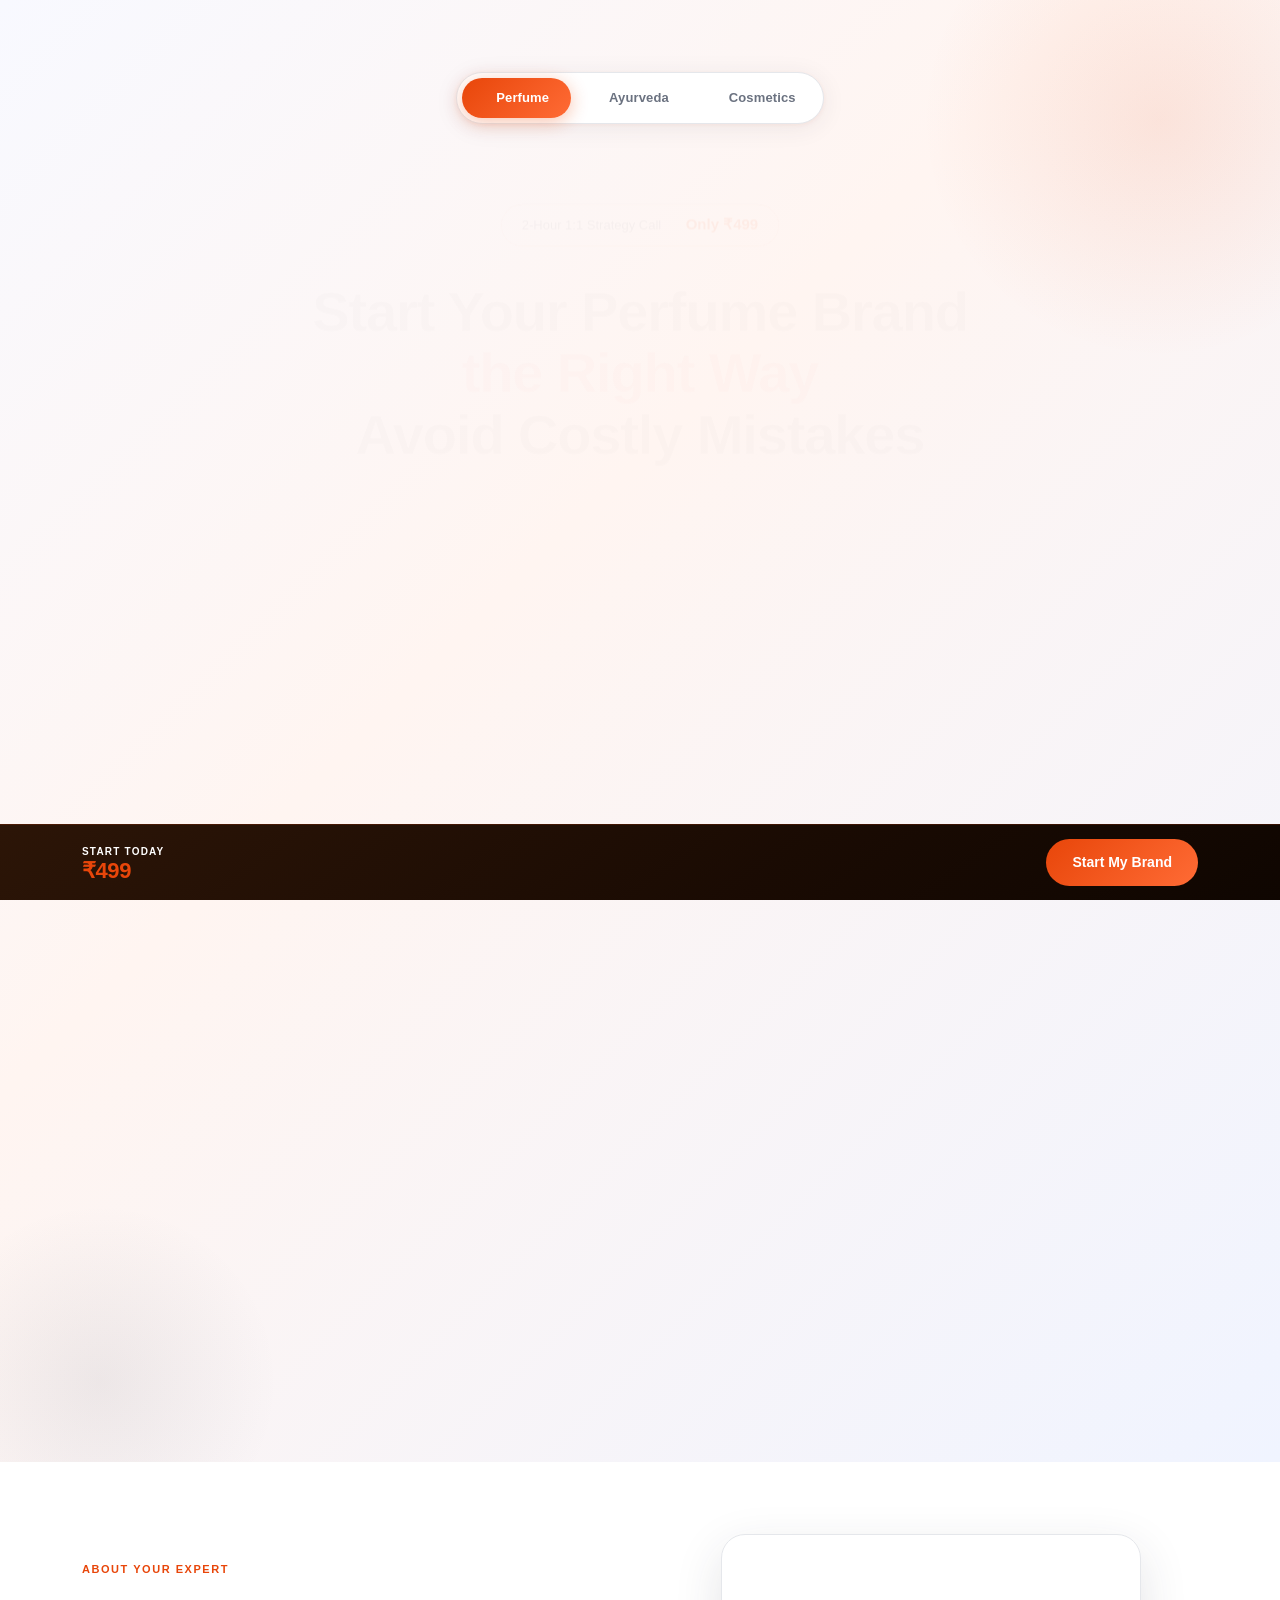
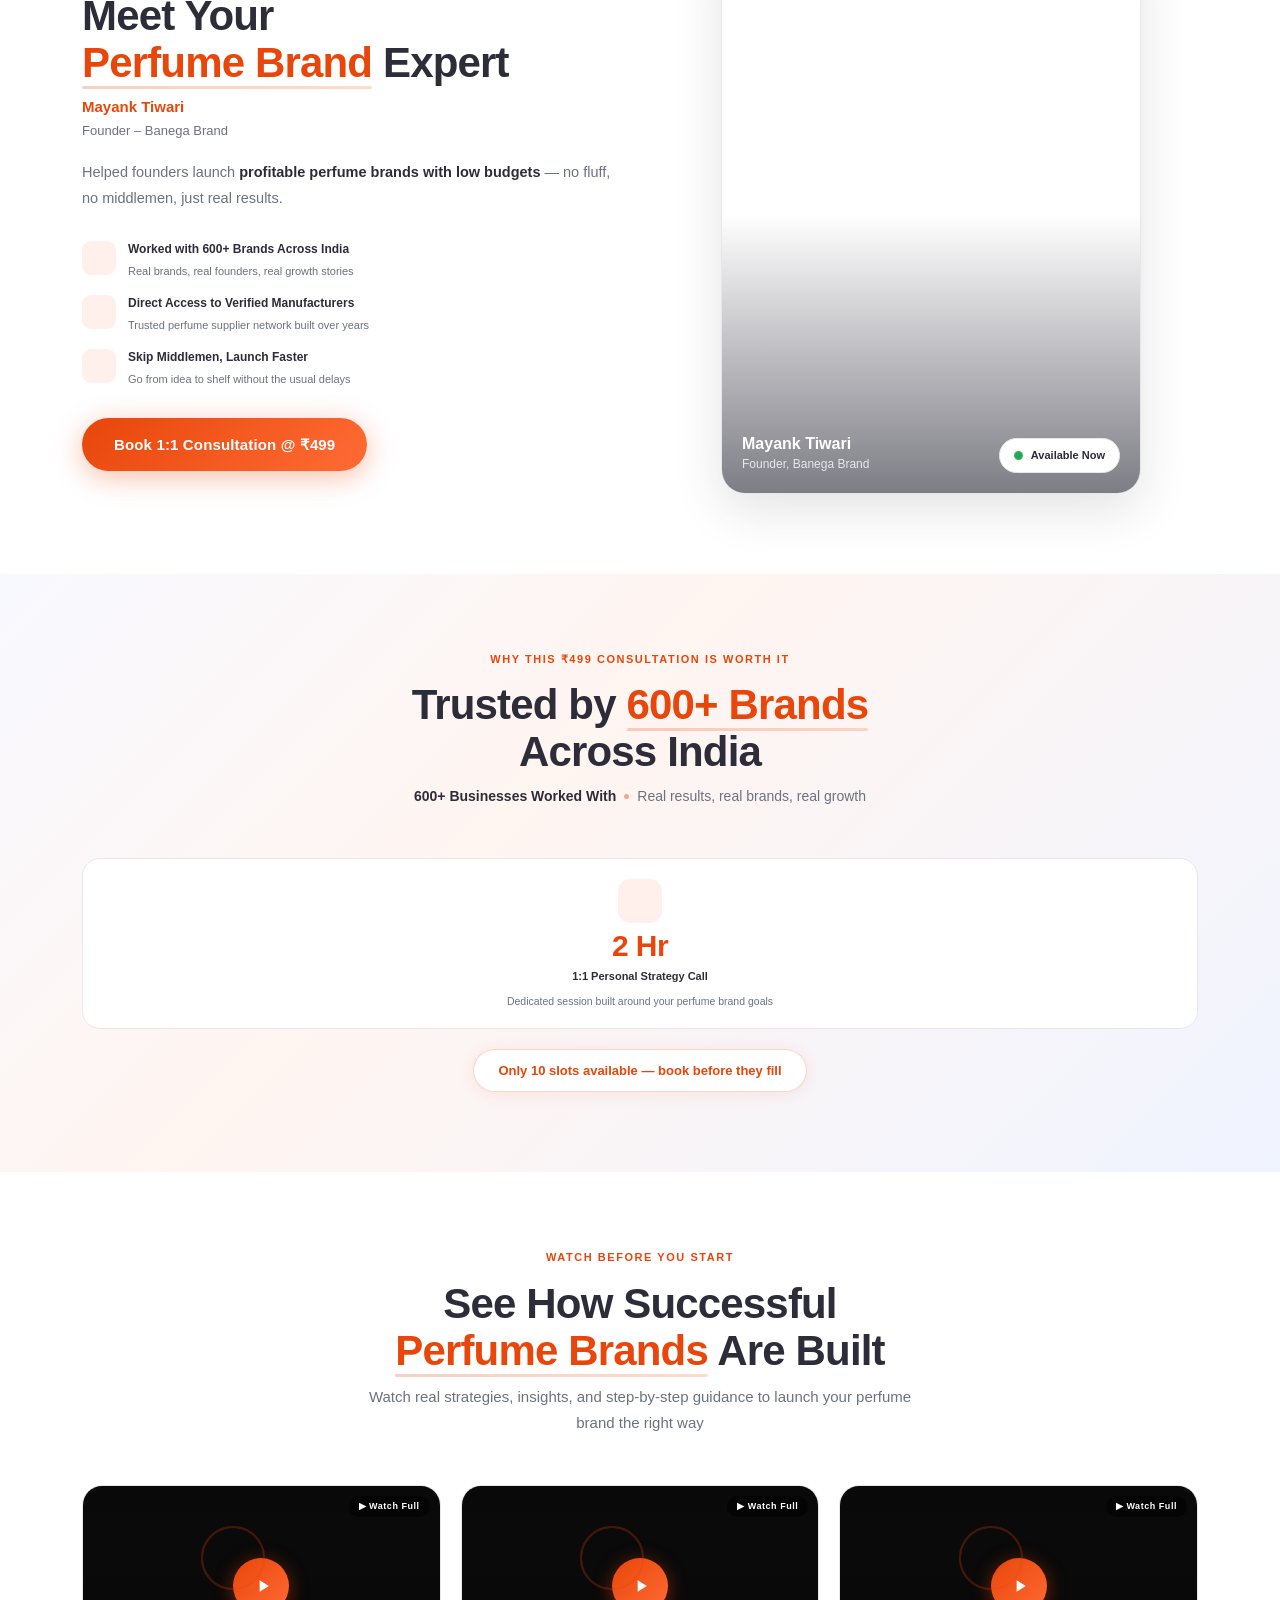
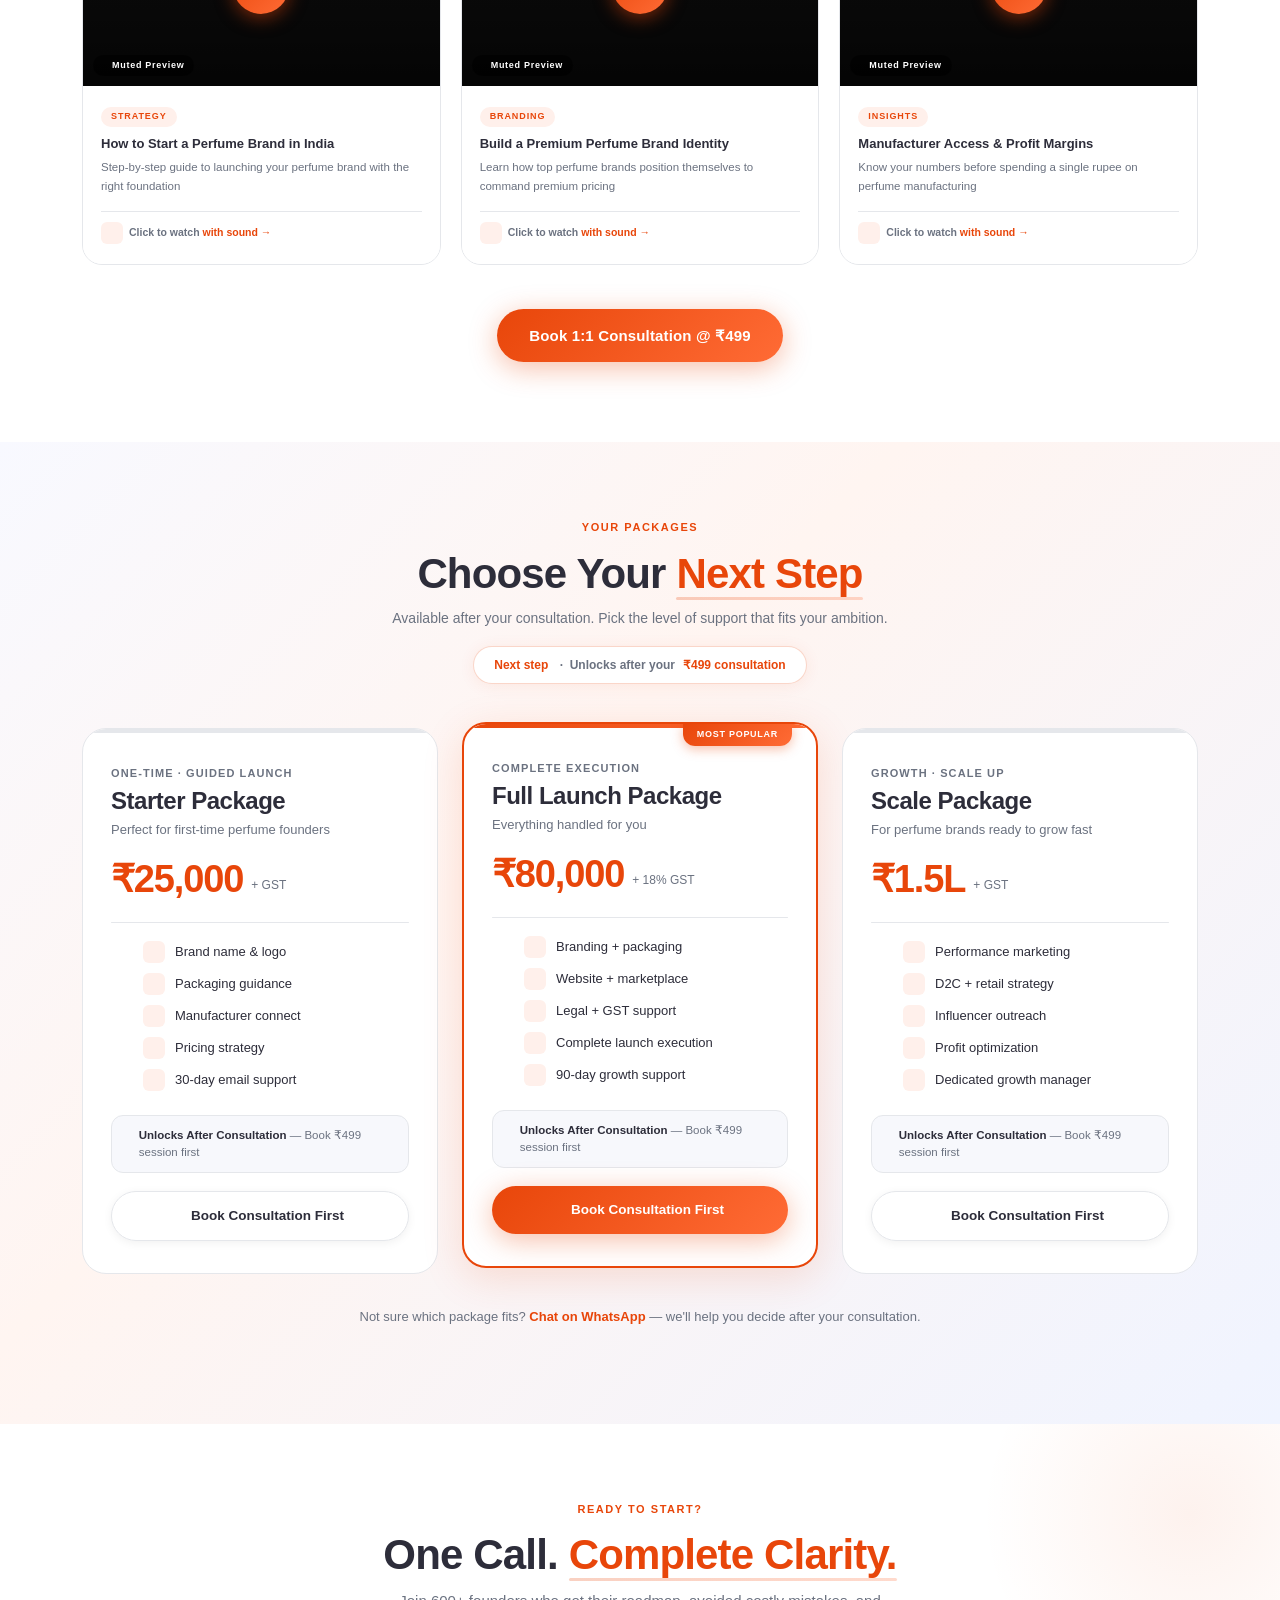
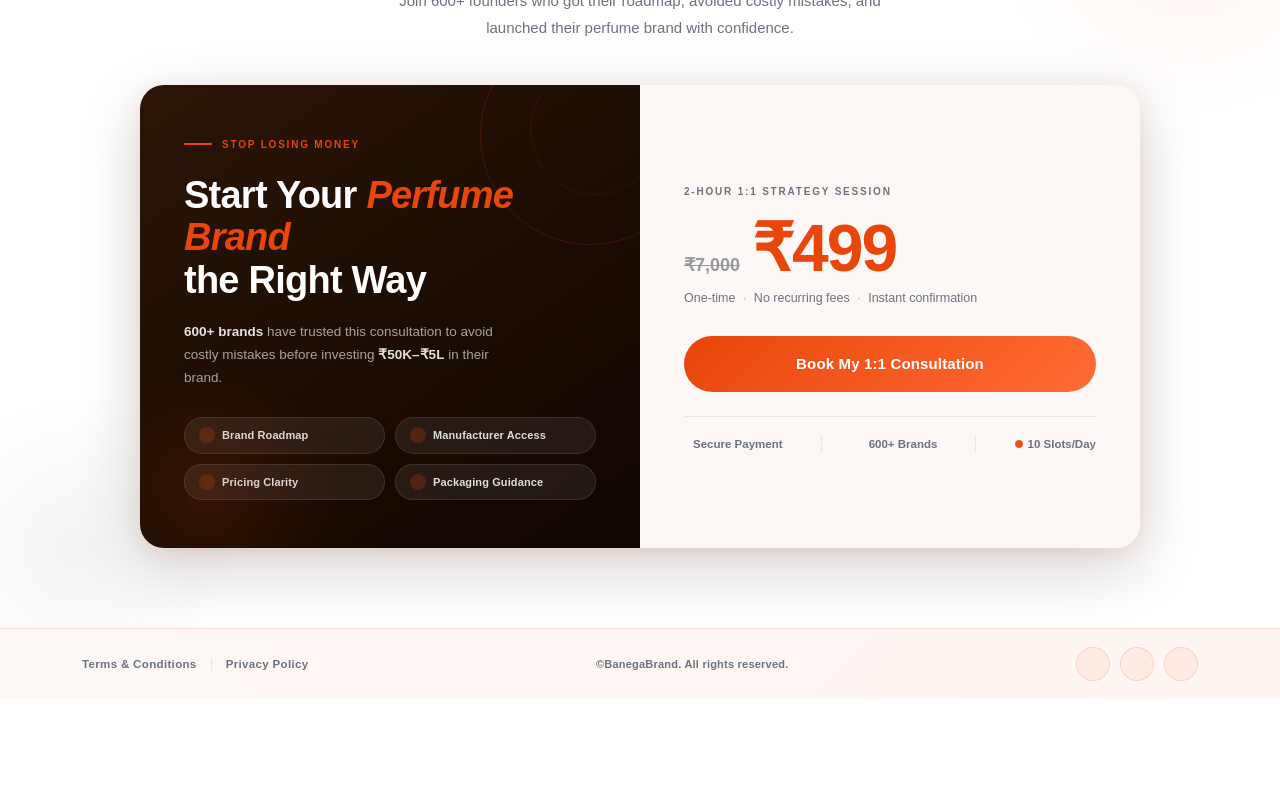
==== commit 21746ad4: "cammit" ====
--- a/index.html
+++ b/index.html
@@ -1,2811 +1,909 @@
-<!doctype html>
-<html lang="en">
-  <head>
-    <meta charset="UTF-8" />
-    <meta name="viewport" content="width=device-width,initial-scale=1.0" />
-    <title>BanegaBrand – Perfume Brand Strategy Call</title>
-    <link
-      href="https://fonts.googleapis.com/css2?family=Montserrat:ital,wght@0,400;0,600;0,700;0,800;0,900;1,700;1,800;1,900&family=Inter:wght@400;500;600&display=swap"
-      rel="stylesheet"
-    />
-    <link
-      href="https://cdn.jsdelivr.net/npm/bootstrap@5.3.3/dist/css/bootstrap.min.css"
-      rel="stylesheet"
-    />
-    <link
-      rel="stylesheet"
-      href="https://cdnjs.cloudflare.com/ajax/libs/font-awesome/6.5.1/css/all.min.css"
-    />
-    <link
-      rel="stylesheet"
-      href="https://cdn.jsdelivr.net/npm/swiper@11/swiper-bundle.min.css"
-    />
-    <style>
-      *,
-      *::before,
-      *::after {
-        box-sizing: border-box;
-        margin: 0;
-        padding: 0;
-      }
-      :root {
-        --dark: #2d2d3a;
-        --dark-brown: #1e0d04;
-        --dark-brown-mid: #2c1507;
-        --font-heading: "Montserrat", sans-serif;
-        --font-primary: "Inter", -apple-system, sans-serif;
-        --gray: #6b7280;
-        --gray-light: #e5e7eb;
-        --green: #16a34a;
-        --orange: #e8460a;
-        --orange-light: #fff0eb;
-        --orange-mid: #ff6b35;
-        --white: #ffffff;
-        --cream: #fdf8f5;
-        --light-bg: #f7f8fc;
-        --section-pb: 80px;
-        --section-pt: 72px;
-        --h1-size: clamp(32px, 5.5vw, 56px);
-        --h1-weight: 900;
-        --h1-lh: 1.1;
-        --h1-ls: -0.02em;
-        --h2-size: clamp(26px, 4vw, 42px);
-        --h2-weight: 900;
-        --h2-lh: 1.12;
-        --h2-ls: -0.02em;
-        --h3-size: 13px;
-        --h3-weight: 700;
-        --h3-lh: 1.5;
-        --p1-size: clamp(15px, 2vw, 17px);
-        --p1-lh: 1.8;
-        --p2-size: 14.5px;
-        --p2-lh: 1.78;
-        --p3-size: 12px;
-        --p3-lh: 1.65;
-      }
-      @keyframes fadeUp {
-        from {
-          opacity: 0;
-          transform: translateY(28px);
-        }
-        to {
-          opacity: 1;
-          transform: translateY(0);
-        }
-      }
-      @keyframes pulseGreen {
-        0%,
-        100% {
-          opacity: 1;
-          transform: scale(1);
-        }
-        50% {
-          opacity: 0.5;
-          transform: scale(0.8);
-        }
-      }
-      @keyframes worthPulse {
-        0%,
-        100% {
-          opacity: 1;
-          transform: scale(1);
-        }
-        50% {
-          opacity: 0.4;
-          transform: scale(0.8);
-        }
-      }
-      @keyframes pulseRing {
-        0% {
-          box-shadow: 0 0 0 0px rgba(232, 70, 10, 0.45);
-        }
-        70% {
-          box-shadow: 0 0 0 10px rgba(232, 70, 10, 0);
-        }
-        100% {
-          box-shadow: 0 0 0 0px rgba(232, 70, 10, 0);
-        }
-      }
-      @keyframes dotPulse {
-        0%,
-        100% {
-          opacity: 1;
-          transform: scale(1);
-        }
-        50% {
-          opacity: 0.45;
-          transform: scale(0.75);
-        }
-      }
-      @keyframes playPulse {
-        0% {
-          box-shadow:
-            0 0 0 0px rgba(232, 70, 10, 0.55),
-            0 4px 18px rgba(232, 70, 10, 0.5);
-        }
-        60% {
-          box-shadow:
-            0 0 0 14px rgba(232, 70, 10, 0),
-            0 4px 18px rgba(232, 70, 10, 0.5);
-        }
-        100% {
-          box-shadow:
-            0 0 0 0px rgba(232, 70, 10, 0),
-            0 4px 18px rgba(232, 70, 10, 0.5);
-        }
-      }
-      @keyframes playRingExpand {
-        0% {
-          transform: translate(-50%, -50%) scale(1);
-          opacity: 0.5;
-        }
-        100% {
-          transform: translate(-50%, -50%) scale(2);
-          opacity: 0;
-        }
-      }
-      body {
-        align-items: center;
-        display: flex;
-        flex-direction: column;
-        font-family: var(--font-primary);
-        min-height: 100vh;
-        overflow-x: hidden;
-      }
-      .h1-type {
-        animation: fadeUp 0.7s 0.15s ease both;
-        color: var(--dark);
-        font-family: var(--font-heading);
-        font-size: var(--h1-size);
-        font-weight: var(--h1-weight);
-        letter-spacing: var(--h1-ls);
-        line-height: var(--h1-lh);
-        margin-bottom: 18px;
-      }
-      .h1-type .accent {
-        color: var(--orange);
-        display: inline-block;
-        position: relative;
-      }
-      .h1-type .accent::after {
-        background: linear-gradient(90deg, var(--orange), var(--orange-mid));
-        border-radius: 2px;
-        bottom: -3px;
-        content: "";
-        height: 4px;
-        left: 0;
-        opacity: 0.25;
-        position: absolute;
-        width: 100%;
-      }
-      .h2-type {
-        color: var(--dark);
-        font-family: var(--font-heading);
-        font-size: var(--h2-size);
-        font-weight: var(--h2-weight);
-        letter-spacing: var(--h2-ls);
-        line-height: var(--h2-lh);
-        margin-bottom: 10px;
-      }
-      .h2-type .accent {
-        color: var(--orange);
-        display: inline-block;
-        position: relative;
-      }
-      .h2-type .accent::after {
-        background: linear-gradient(90deg, var(--orange), var(--orange-mid));
-        border-radius: 2px;
-        bottom: -3px;
-        content: "";
-        height: 3px;
-        left: 0;
-        opacity: 0.25;
-        position: absolute;
-        width: 100%;
-      }
-      .h3-type {
-        color: var(--dark);
-        font-family: var(--font-heading);
-        font-size: var(--h3-size);
-        font-weight: var(--h3-weight);
-        line-height: var(--h3-lh);
-        display: block;
-        margin-bottom: 3px;
-      }
-      .p1-type {
-        animation: fadeUp 0.7s 0.22s ease both;
-        color: var(--gray);
-        font-family: var(--font-primary);
-        font-size: var(--p1-size);
-        font-weight: 400;
-        line-height: var(--p1-lh);
-        margin: 0 auto 38px;
-        max-width: 600px;
-      }
-      .p1-type strong {
-        color: var(--dark);
-        font-weight: 600;
-      }
-      .p2-type {
-        color: var(--gray);
-        font-family: var(--font-primary);
-        font-size: var(--p2-size);
-        font-weight: 400;
-        line-height: var(--p2-lh);
-        margin-bottom: 28px;
-      }
-      .p2-type strong {
-        color: var(--dark);
-        font-weight: 600;
-      }
-      .p3-type {
-        color: var(--gray);
-        font-family: var(--font-primary);
-        font-size: var(--p3-size);
-        font-weight: 400;
-        line-height: var(--p3-lh);
-      }
-      .eyebrow {
-        color: var(--orange);
-        display: inline-block;
-        font-family: var(--font-heading);
-        font-size: 11px;
-        font-weight: 800;
-        letter-spacing: 0.14em;
-        margin-bottom: 14px;
-        text-transform: uppercase;
-      }
-      .btn-primary {
-        align-items: center;
-        background: linear-gradient(
-          135deg,
-          var(--orange) 0%,
-          var(--orange-mid) 100%
-        );
-        border: none;
-        border-radius: 50px;
-        box-shadow: 0 6px 28px rgba(232, 70, 10, 0.35);
-        color: var(--white);
-        cursor: pointer;
-        display: inline-flex;
-        font-family: var(--font-heading);
-        font-size: 15px;
-        font-weight: 800;
-        gap: 10px;
-        letter-spacing: 0.01em;
-        line-height: 1.4;
-        padding: 16px 32px;
-        text-decoration: none;
-        transition:
-          transform 0.2s,
-          box-shadow 0.2s;
-      }
-      .btn-primary:hover {
-        box-shadow: 0 10px 36px rgba(232, 70, 10, 0.45);
-        transform: translateY(-2px);
-        color: var(--white);
-      }
-      .btn-whatsapp {
-        align-items: center;
-        background: var(--white);
-        border: 1.5px solid var(--gray-light);
-        border-radius: 50px;
-        box-shadow: 0 2px 10px rgba(0, 0, 0, 0.06);
-        color: var(--dark);
-        cursor: pointer;
-        display: inline-flex;
-        font-family: var(--font-heading);
-        font-size: 15px;
-        font-weight: 700;
-        gap: 10px;
-        line-height: 1.4;
-        padding: 16px 28px;
-        text-decoration: none;
-        transition:
-          transform 0.2s,
-          border-color 0.2s,
-          box-shadow 0.2s;
-      }
-      .btn-whatsapp:hover {
-        border-color: #25d366;
-        box-shadow: 0 4px 18px rgba(37, 211, 102, 0.15);
-        transform: translateY(-2px);
-        color: var(--dark);
-      }
-      .btn-whatsapp i {
-        color: #25d366;
-        font-size: 20px;
-      }
-      .dot-green {
-        animation: pulseGreen 1.6s ease-in-out infinite;
-        background: var(--green);
-        border-radius: 50%;
-        flex-shrink: 0;
-        height: 9px;
-        width: 9px;
-      }
-
-      /* HERO */
-      .hero-wrapper {
-        align-items: center;
-        background: linear-gradient(
-          135deg,
-          #f8f9ff 0%,
-          #fff5f1 40%,
-          #f0f4ff 100%
-        );
-        display: flex;
-        flex-direction: column;
-        overflow: hidden;
-        padding: var(--section-pt) 0 var(--section-pb);
-        position: relative;
-        width: 100%;
-      }
-      .hero-wrapper::before {
-        background: radial-gradient(
-          circle,
-          rgba(232, 70, 10, 0.1) 0%,
-          transparent 70%
-        );
-        border-radius: 50%;
-        content: "";
-        height: 480px;
-        pointer-events: none;
-        position: absolute;
-        right: -120px;
-        top: -120px;
-        width: 480px;
-      }
-      .hero-wrapper::after {
-        background: radial-gradient(
-          circle,
-          rgba(45, 45, 58, 0.07) 0%,
-          transparent 70%
-        );
-        border-radius: 50%;
-        bottom: -100px;
-        content: "";
-        height: 360px;
-        left: -80px;
-        pointer-events: none;
-        position: absolute;
-        width: 360px;
-      }
-      .hero-content {
-        animation: fadeUp 0.7s ease both;
-        position: relative;
-        text-align: center;
-        width: 100%;
-        z-index: 10;
-      }
-      .price-badge {
-        align-items: center;
-        animation: fadeUp 0.7s 0.1s ease both;
-        background: var(--white);
-        border: 1.5px solid rgba(232, 70, 10, 0.18);
-        border-radius: 100px;
-        box-shadow: 0 2px 16px rgba(232, 70, 10, 0.1);
-        display: inline-flex;
-        gap: 10px;
-        margin-bottom: 32px;
-        padding: 8px 20px;
-      }
-      .price-badge .label {
-        color: var(--gray);
-        font-size: 13px;
-        font-weight: 500;
-        line-height: 1.5;
-      }
-      .price-badge .price {
-        color: var(--orange);
-        font-family: var(--font-heading);
-        font-size: 15px;
-        font-weight: 800;
-      }
-      .price-badge .sep {
-        color: var(--gray-light);
-      }
-      .benefits {
-        animation: fadeUp 0.7s 0.28s ease both;
-        display: grid;
-        gap: 13px;
-        grid-template-columns: repeat(2, 1fr);
-        margin: 0 auto 42px;
-        max-width: 640px;
-      }
-      .benefit-card {
-        align-items: flex-start;
-        background: var(--white);
-        border: 1.5px solid var(--gray-light);
-        border-radius: 14px;
-        display: flex;
-        gap: 12px;
-        padding: 15px 17px;
-        text-align: left;
-        transition:
-          border-color 0.2s,
-          box-shadow 0.2s;
-      }
-      .benefit-card:hover {
-        border-color: rgba(232, 70, 10, 0.28);
-        box-shadow: 0 4px 20px rgba(232, 70, 10, 0.09);
-      }
-      .benefit-icon {
-        align-items: center;
-        background: var(--orange-light);
-        border-radius: 10px;
-        display: flex;
-        flex-shrink: 0;
-        height: 36px;
-        justify-content: center;
-        width: 36px;
-        font-size: 16px;
-        color: var(--orange);
-      }
-      .cta-group {
-        animation: fadeUp 0.7s 0.35s ease both;
-        display: flex;
-        flex-wrap: wrap;
-        gap: 14px;
-        justify-content: center;
-      }
-      .trust-row {
-        animation: fadeUp 0.7s 0.42s ease both;
-        display: flex;
-        flex-wrap: wrap;
-        gap: 20px;
-        justify-content: center;
-        margin-top: 40px;
-      }
-      .trust-item {
-        align-items: center;
-        color: var(--gray);
-        display: flex;
-        font-size: 13px;
-        font-weight: 500;
-        gap: 6px;
-        line-height: 1.5;
-      }
-      .trust-item i {
-        color: var(--green);
-        font-size: 14px;
-        flex-shrink: 0;
-      }
-      .trust-img-wrap {
-        animation: fadeUp 0.7s 0.5s ease both;
-        margin-top: 40px;
-        width: 100%;
-      }
-      .trust-img-wrap img {
-        max-width: 640px;
-        object-fit: cover;
-        object-position: center;
-        border-radius: 18px;
-        border: 1.5px solid var(--gray-light);
-        display: block;
-        margin: 0 auto;
-      }
-
-      /* WORTH */
-      .worth-section {
-        padding: var(--section-pt) 0 var(--section-pb);
-        text-align: center;
-        width: 100%;
-      }
-      .worth-inner {
-        margin: 0 auto;
-        position: relative;
-        z-index: 10;
-      }
-      .worth-sub {
-        align-items: center;
-        color: var(--gray);
-        display: flex;
-        flex-wrap: wrap;
-        font-size: 14px;
-        font-weight: 500;
-        gap: 8px;
-        justify-content: center;
-        line-height: 1.65;
-        margin-bottom: 40px;
-      }
-      .worth-sub strong {
-        color: var(--dark);
-        font-weight: 700;
-      }
-      .worth-sub-dot {
-        background: var(--orange);
-        border-radius: 50%;
-        flex-shrink: 0;
-        height: 5px;
-        opacity: 0.45;
-        width: 5px;
-      }
-      .worth-swiper-wrap {
-        width: 100%;
-        margin: 16px 0 20px;
-        overflow: hidden;
-      }
-      .swiper {
-        width: 100%;
-        overflow: hidden;
-      }
-      .swiper-wrapper {
-        align-items: stretch;
-        transition-timing-function: linear !important;
-        margin-top: 10px !important;
-      }
-      .swiper-slide {
-        height: auto;
-        display: flex;
-        justify-content: center;
-      }
-      .worth-card {
-        align-items: center;
-        background: var(--white);
-        border: 1.5px solid var(--gray-light);
-        border-radius: 18px;
-        display: flex;
-        flex-direction: column;
-        gap: 8px;
-        height: 100%;
-        padding: 20px 18px 16px;
-        position: relative;
-        transition:
-          border-color 0.2s,
-          box-shadow 0.2s,
-          transform 0.2s;
-        width: 100%;
-      }
-      .worth-card:hover {
-        border-color: rgba(232, 70, 10, 0.28);
-        box-shadow: 0 6px 24px rgba(232, 70, 10, 0.1);
-        transform: translateY(-3px);
-      }
-      .worth-card.featured {
-        border-color: var(--orange);
-        border-width: 2px;
-      }
-      .worth-card-badge {
-        background: linear-gradient(135deg, var(--orange), var(--orange-mid));
-        border-radius: 100px;
-        box-shadow: 0 3px 12px rgba(232, 70, 10, 0.35);
-        color: #fff;
-        font-family: var(--font-heading);
-        font-size: 9px;
-        font-weight: 800;
-        left: 50%;
-        letter-spacing: 0.08em;
-        padding: 4px 12px;
-        position: absolute;
-        text-transform: uppercase;
-        top: -11px;
-        transform: translateX(-50%);
-        white-space: nowrap;
-      }
-      .worth-card-icon {
-        align-items: center;
-        background: var(--orange-light);
-        border-radius: 12px;
-        display: flex;
-        flex-shrink: 0;
-        height: 44px;
-        justify-content: center;
-        width: 44px;
-        font-size: 20px;
-        color: var(--orange);
-      }
-      .worth-card-value {
-        color: var(--orange);
-        font-family: var(--font-heading);
-        font-size: clamp(22px, 3vw, 30px);
-        font-weight: 900;
-        letter-spacing: -0.02em;
-        line-height: 1;
-      }
-      .worth-card-label {
-        color: var(--dark);
-        font-family: var(--font-heading);
-        font-size: 11px;
-        font-weight: 700;
-        line-height: 1.45;
-        text-align: center;
-      }
-      .worth-card-desc {
-        color: var(--gray);
-        font-size: 10.5px;
-        line-height: 1.6;
-        text-align: center;
-      }
-      .worth-slots-pill {
-        align-items: center;
-        background: var(--white);
-        border: 1.5px solid rgba(232, 70, 10, 0.22);
-        border-radius: 100px;
-        box-shadow: 0 2px 16px rgba(232, 70, 10, 0.1);
-        color: var(--orange);
-        display: inline-flex;
-        font-family: var(--font-heading);
-        font-size: 13px;
-        font-weight: 700;
-        gap: 10px;
-        padding: 11px 24px;
-      }
-      .worth-slots-dot {
-        animation: worthPulse 1.4s ease-in-out infinite;
-        background: var(--orange);
-        border-radius: 50%;
-        flex-shrink: 0;
-        height: 9px;
-        width: 9px;
-      }
-
-      /* ABOUT */
-      .about-section {
-        background: linear-gradient(
-          135deg,
-          #f8f9ff 0%,
-          #fff5f1 40%,
-          #f0f4ff 100%
-        );
-        padding: var(--section-pt) 0 var(--section-pb);
-        width: 100%;
-      }
-      .about-row {
-        display: grid;
-        grid-template-columns: 1fr 1fr;
-        gap: 48px;
-        align-items: center;
-      }
-      .about-divider {
-        background: linear-gradient(90deg, var(--orange), var(--orange-mid));
-        border-radius: 2px;
-        height: 3px;
-        margin-bottom: 18px;
-        opacity: 0.3;
-        width: 44px;
-      }
-      .about-name {
-        color: var(--orange);
-        font-family: var(--font-heading);
-        font-size: 15px;
-        font-weight: 700;
-        display: block;
-        margin-bottom: 2px;
-      }
-      .about-role {
-        color: var(--gray);
-        font-size: 13px;
-        display: block;
-        margin-bottom: 20px;
-      }
-      .about-features {
-        display: flex;
-        flex-direction: column;
-        gap: 12px;
-      }
-      .about-feature {
-        align-items: flex-start;
-        display: flex;
-        gap: 12px;
-      }
-      .about-feature-icon {
-        align-items: center;
-        background: var(--orange-light);
-        border-radius: 9px;
-        display: flex;
-        flex-shrink: 0;
-        height: 34px;
-        justify-content: center;
-        margin-top: 1px;
-        width: 34px;
-        font-size: 14px;
-        color: var(--orange);
-      }
-      .feat-title {
-        color: var(--dark);
-        font-family: var(--font-heading);
-        font-size: 12px;
-        font-weight: 700;
-        line-height: 1.5;
-        display: block;
-      }
-      .feat-desc {
-        color: var(--gray);
-        font-size: 11px;
-        line-height: 1.6;
-      }
-      .img-col {
-        position: relative;
-        display: flex;
-        flex-direction: column;
-        align-items: center;
-        justify-content: center;
-      }
-      .img-frame {
-        border-radius: 24px;
-        overflow: hidden;
-        border: 1.5px solid var(--gray-light);
-        position: relative;
-        width: 100%;
-        max-width: 420px;
-        aspect-ratio: 3/4;
-        box-shadow: 0 16px 48px rgba(45, 45, 58, 0.13);
-      }
-      .img-frame::before {
-        content: "";
-        position: absolute;
-        inset: 0;
-        background: linear-gradient(
-          180deg,
-          transparent 50%,
-          rgba(45, 45, 58, 0.62) 100%
-        );
-        z-index: 1;
-        pointer-events: none;
-      }
-      .img-frame img {
-        width: 100%;
-        height: 100%;
-        object-fit: cover;
-        object-position: center top;
-        display: block;
-      }
-      .img-overlay {
-        position: absolute;
-        bottom: 20px;
-        left: 20px;
-        right: 20px;
-        z-index: 2;
-        display: flex;
-        align-items: flex-end;
-        justify-content: space-between;
-        gap: 12px;
-      }
-      .founder-info {
-        color: #fff;
-      }
-      .founder-name {
-        font-family: var(--font-heading);
-        font-size: 16px;
-        font-weight: 800;
-        line-height: 1.3;
-        display: block;
-      }
-      .founder-role {
-        font-size: 12px;
-        opacity: 0.8;
-        display: block;
-      }
-      .avail-pill {
-        background: var(--white);
-        border-radius: 100px;
-        padding: 8px 14px;
-        display: flex;
-        align-items: center;
-        gap: 8px;
-        flex-shrink: 0;
-        border: 1.5px solid var(--gray-light);
-      }
-      .avail-text {
-        color: var(--dark);
-        font-family: var(--font-heading);
-        font-size: 11px;
-        font-weight: 700;
-        white-space: nowrap;
-      }
-      .about-cta {
-        margin-top: 28px;
-      }
-
-      /* VIDEO */
-      .video-section {
-        padding: var(--section-pt) 0 var(--section-pb);
-        width: 100%;
-        background: var(--white);
-      }
-      .video-section-header {
-        text-align: center;
-        margin-bottom: 48px;
-      }
-      .video-section-sub {
-        color: var(--gray);
-        font-size: 15px;
-        line-height: 1.75;
-        margin: 0 auto;
-        max-width: 560px;
-      }
-      .vid-grid {
-        display: grid;
-        grid-template-columns: repeat(3, 1fr);
-        gap: 20px;
-      }
-      .vid-card {
-        background: var(--white);
-        border: 1.5px solid var(--gray-light);
-        border-radius: 20px;
-        overflow: hidden;
-        cursor: pointer;
-        transition:
-          border-color 0.25s,
-          box-shadow 0.25s,
-          transform 0.25s;
-        position: relative;
-      }
-      .vid-card:hover {
-        border-color: rgba(232, 70, 10, 0.35);
-        box-shadow: 0 12px 40px rgba(232, 70, 10, 0.14);
-        transform: translateY(-5px);
-      }
-      .vid-thumb {
-        position: relative;
-        width: 100%;
-        aspect-ratio: 16/9;
-        overflow: hidden;
-        background: #0a0a0a;
-      }
-      .vid-thumb iframe {
-        position: absolute;
-        top: 50%;
-        left: 50%;
-        width: 100%;
-        height: 100%;
-        transform: translate(-50%, -50%) scale(1.04);
-        border: none;
-        pointer-events: none;
-      }
-      .vid-glass {
-        position: absolute;
-        inset: 0;
-        background: linear-gradient(
-          180deg,
-          rgba(0, 0, 0, 0.08) 0%,
-          rgba(0, 0, 0, 0) 40%,
-          rgba(0, 0, 0, 0.55) 100%
-        );
-        z-index: 2;
-        transition: background 0.25s;
-      }
-      .vid-card:hover .vid-glass {
-        background: linear-gradient(
-          180deg,
-          rgba(0, 0, 0, 0.12) 0%,
-          rgba(0, 0, 0, 0.04) 40%,
-          rgba(0, 0, 0, 0.65) 100%
-        );
-      }
-      .vid-play-btn {
-        position: absolute;
-        top: 50%;
-        left: 50%;
-        transform: translate(-50%, -50%);
-        width: 56px;
-        height: 56px;
-        background: linear-gradient(135deg, var(--orange), var(--orange-mid));
-        border-radius: 50%;
-        display: flex;
-        align-items: center;
-        justify-content: center;
-        z-index: 3;
-        animation: playPulse 2s ease-in-out infinite;
-        transition: transform 0.2s;
-      }
-      .vid-play-btn::before {
-        content: "";
-        position: absolute;
-        inset: 0;
-        border-radius: 50%;
-        background: transparent;
-        border: 2px solid rgba(232, 70, 10, 0.6);
-        animation: playRingExpand 2s ease-out infinite;
-      }
-      .vid-card:hover .vid-play-btn {
-        transform: translate(-50%, -50%) scale(1.12);
-        animation: none;
-        box-shadow: 0 6px 28px rgba(232, 70, 10, 0.5);
-      }
-      .vid-play-btn svg {
-        width: 20px;
-        height: 20px;
-        fill: #fff;
-        margin-left: 3px;
-        flex-shrink: 0;
-      }
-      .vid-mute-badge {
-        position: absolute;
-        bottom: 10px;
-        left: 10px;
-        z-index: 4;
-        background: rgba(0, 0, 0, 0.62);
-        color: #fff;
-        font-family: var(--font-heading);
-        font-size: 9px;
-        font-weight: 700;
-        letter-spacing: 0.08em;
-        padding: 4px 10px;
-        border-radius: 100px;
-        display: flex;
-        align-items: center;
-        gap: 5px;
-        pointer-events: none;
-      }
-      .vid-mute-badge i {
-        font-size: 9px;
-      }
-      .vid-watch-badge {
-        position: absolute;
-        top: 10px;
-        right: 10px;
-        z-index: 4;
-        background: rgba(0, 0, 0, 0.55);
-        color: #fff;
-        font-size: 9px;
-        font-weight: 700;
-        padding: 4px 10px;
-        border-radius: 100px;
-        font-family: var(--font-heading);
-        letter-spacing: 0.06em;
-        pointer-events: none;
-      }
-      .vid-info {
-        padding: 16px 18px 20px;
-        background: var(--white);
-      }
-      .vid-tag {
-        display: inline-block;
-        background: var(--orange-light);
-        color: var(--orange);
-        font-family: var(--font-heading);
-        font-size: 9px;
-        font-weight: 800;
-        letter-spacing: 0.1em;
-        text-transform: uppercase;
-        padding: 3px 10px;
-        border-radius: 100px;
-        margin-bottom: 8px;
-      }
-      .vid-title {
-        color: var(--dark);
-        font-family: var(--font-heading);
-        font-size: 13px;
-        font-weight: 700;
-        line-height: 1.45;
-        margin-bottom: 5px;
-      }
-      .vid-desc {
-        color: var(--gray);
-        font-size: 11.5px;
-        line-height: 1.6;
-      }
-      .vid-bottom-row {
-        display: flex;
-        align-items: center;
-        gap: 6px;
-        margin-top: 10px;
-        padding-top: 10px;
-        border-top: 1px solid var(--gray-light);
-      }
-      .vid-bottom-icon {
-        width: 22px;
-        height: 22px;
-        background: var(--orange-light);
-        border-radius: 6px;
-        display: flex;
-        align-items: center;
-        justify-content: center;
-        flex-shrink: 0;
-        color: var(--orange);
-        font-size: 9px;
-      }
-      .vid-bottom-label {
-        color: var(--gray);
-        font-size: 10.5px;
-        font-weight: 600;
-        font-family: var(--font-heading);
-      }
-      .vid-bottom-label span {
-        color: var(--orange);
-      }
-      .vid-cta {
-        display: flex;
-        justify-content: center;
-        margin-top: 44px;
-      }
-      .vid-overlay {
-        display: none;
-        position: fixed;
-        inset: 0;
-        background: rgba(255, 255, 255, 0.88);
-        backdrop-filter: blur(14px);
-        -webkit-backdrop-filter: blur(14px);
-        z-index: 9999;
-        align-items: center;
-        justify-content: center;
-      }
-      .vid-overlay.active {
-        display: flex;
-      }
-      .vid-overlay-shell {
-        position: relative;
-        width: 90vw;
-        max-width: 920px;
-        display: flex;
-        flex-direction: column;
-        gap: 0;
-      }
-      .vid-overlay-topbar {
-        display: flex;
-        align-items: center;
-        justify-content: space-between;
-        padding: 0 0 14px;
-      }
-      .vid-overlay-close {
-        display: flex;
-        align-items: center;
-        gap: 8px;
-        background: transparent;
-        border: 1.5px solid var(--gray-light);
-        border-radius: 50px;
-        color: var(--dark);
-        font-family: var(--font-heading);
-        font-size: 12px;
-        font-weight: 700;
-        cursor: pointer;
-        padding: 8px 16px;
-        transition:
-          border-color 0.2s,
-          box-shadow 0.2s,
-          background 0.2s;
-        letter-spacing: 0.04em;
-      }
-      .vid-overlay-close i {
-        font-size: 11px;
-        color: var(--orange);
-      }
-      .vid-overlay-close:hover {
-        border-color: rgba(232, 70, 10, 0.3);
-        background: var(--orange-light);
-        box-shadow: 0 2px 12px rgba(232, 70, 10, 0.1);
-      }
-      .vid-overlay-title {
-        color: var(--dark);
-        font-family: var(--font-heading);
-        font-size: 13px;
-        font-weight: 700;
-        text-align: right;
-        line-height: 1.4;
-      }
-      .vid-overlay-title small {
-        display: block;
-        color: var(--gray);
-        font-size: 10.5px;
-        font-weight: 500;
-        margin-top: 1px;
-      }
-      .vid-overlay-inner {
-        width: 100%;
-        aspect-ratio: 16/9;
-        border-radius: 18px;
-        overflow: hidden;
-        box-shadow:
-          0 24px 80px rgba(45, 45, 58, 0.22),
-          0 0 0 1.5px var(--gray-light);
-      }
-      .vid-overlay-inner iframe {
-        width: 100%;
-        height: 100%;
-        border: none;
-        display: block;
-      }
-      .vid-overlay-hint {
-        display: flex;
-        align-items: center;
-        justify-content: center;
-        gap: 7px;
-        margin-top: 14px;
-        color: var(--gray);
-        font-size: 12px;
-        font-weight: 500;
-      }
-      .vid-overlay-hint i {
-        font-size: 12px;
-        color: var(--orange);
-      }
-
-      /* PACKAGES */
-      .packages-section {
-        padding: var(--section-pt) 0 var(--section-pb);
-        background: linear-gradient(
-          135deg,
-          #f8f9ff 0%,
-          #fff5f1 40%,
-          #f0f4ff 100%
-        );
-        width: 100%;
-        position: relative;
-        overflow: hidden;
-      }
-      .pkg-section-header {
-        text-align: center;
-        margin-bottom: 16px;
-      }
-      .pkg-section-sub {
-        color: var(--gray);
-        font-size: 14px;
-        font-weight: 500;
-        line-height: 1.65;
-      }
-      .pkg-section-sub strong {
-        color: var(--dark);
-        font-weight: 700;
-      }
-      .notice-pill {
-        display: inline-flex;
-        align-items: center;
-        gap: 8px;
-        background: var(--white);
-        border: 1.5px solid rgba(232, 70, 10, 0.22);
-        border-radius: 100px;
-        padding: 9px 20px;
-        margin-bottom: 44px;
-        font-family: var(--font-heading);
-        font-size: 12px;
-        font-weight: 700;
-        color: var(--gray);
-        box-shadow: 0 2px 16px rgba(232, 70, 10, 0.08);
-      }
-      .notice-pill .pill-dot {
-        width: 8px;
-        height: 8px;
-        border-radius: 50%;
-        background: var(--orange);
-        flex-shrink: 0;
-        opacity: 0.7;
-      }
-      .notice-pill strong {
-        color: var(--orange);
-      }
-      .packages-grid {
-        display: grid;
-        grid-template-columns: repeat(3, 1fr);
-        gap: 24px;
-        position: relative;
-        z-index: 2;
-      }
-      .pkg-card {
-        background: var(--white);
-        border: 1.5px solid var(--gray-light);
-        border-radius: 24px;
-        padding: 36px 28px 32px;
-        display: flex;
-        flex-direction: column;
-        position: relative;
-        overflow: hidden;
-        transition:
-          border-color 0.22s,
-          box-shadow 0.22s,
-          transform 0.22s;
-      }
-      .pkg-card::before {
-        content: "";
-        position: absolute;
-        top: 0;
-        left: 0;
-        right: 0;
-        height: 4px;
-        background: var(--gray-light);
-        border-radius: 24px 24px 0 0;
-        transition: background 0.22s;
-      }
-      .pkg-card:hover {
-        border-color: rgba(232, 70, 10, 0.28);
-        box-shadow: 0 16px 48px rgba(232, 70, 10, 0.11);
-        transform: translateY(-5px);
-      }
-      .pkg-card:hover::before {
-        background: linear-gradient(90deg, var(--orange), var(--orange-mid));
-      }
-      .pkg-card.pkg-featured {
-        border-color: var(--orange);
-        border-width: 2px;
-        box-shadow: 0 10px 40px rgba(232, 70, 10, 0.15);
-        transform: translateY(-6px);
-      }
-      .pkg-card.pkg-featured::before {
-        background: linear-gradient(90deg, var(--orange), var(--orange-mid));
-      }
-      .pkg-badge {
-        position: absolute;
-        top: -1px;
-        right: 24px;
-        background: linear-gradient(135deg, var(--orange), var(--orange-mid));
-        color: #fff;
-        font-family: var(--font-heading);
-        font-size: 9px;
-        font-weight: 800;
-        letter-spacing: 0.08em;
-        text-transform: uppercase;
-        padding: 5px 14px;
-        border-radius: 0 0 12px 12px;
-        box-shadow: 0 3px 12px rgba(232, 70, 10, 0.35);
-        white-space: nowrap;
-      }
-      .pkg-type-label {
-        color: var(--gray);
-        font-size: 11px;
-        font-weight: 600;
-        letter-spacing: 0.1em;
-        text-transform: uppercase;
-        font-family: var(--font-heading);
-        margin-bottom: 6px;
-        display: block;
-      }
-      .pkg-name {
-        color: var(--dark);
-        font-family: var(--font-heading);
-        font-size: clamp(18px, 2.2vw, 24px);
-        font-weight: 900;
-        letter-spacing: -0.02em;
-        line-height: 1.2;
-        margin-bottom: 4px;
-      }
-      .pkg-tagline {
-        color: var(--gray);
-        font-size: 13px;
-        font-weight: 500;
-        margin-bottom: 20px;
-        line-height: 1.5;
-      }
-      .pkg-price-row {
-        display: flex;
-        align-items: flex-end;
-        gap: 8px;
-        margin-bottom: 6px;
-      }
-      .pkg-price {
-        color: var(--orange);
-        font-family: var(--font-heading);
-        font-size: clamp(28px, 3.5vw, 38px);
-        font-weight: 900;
-        letter-spacing: -0.03em;
-        line-height: 1;
-      }
-      .pkg-price-note {
-        color: var(--gray);
-        font-size: 12px;
-        font-weight: 500;
-        padding-bottom: 4px;
-        line-height: 1.4;
-      }
-      .pkg-divider {
-        background: var(--gray-light);
-        height: 1px;
-        margin: 18px 0;
-        border-radius: 1px;
-      }
-      .pkg-features {
-        list-style: none;
-        display: flex;
-        flex-direction: column;
-        gap: 10px;
-        margin-bottom: 24px;
-        flex: 1;
-      }
-      .pkg-features li {
-        display: flex;
-        align-items: center;
-        gap: 10px;
-        color: var(--dark);
-        font-size: 13px;
-        font-weight: 500;
-        line-height: 1.5;
-      }
-      .pkg-features li .feat-icon {
-        width: 22px;
-        height: 22px;
-        background: var(--orange-light);
-        border-radius: 6px;
-        display: flex;
-        align-items: center;
-        justify-content: center;
-        flex-shrink: 0;
-        color: var(--orange);
-        font-size: 10px;
-      }
-      .pkg-avail-note {
-        display: flex;
-        align-items: center;
-        gap: 8px;
-        background: var(--light-bg);
-        border: 1.5px solid var(--gray-light);
-        border-radius: 12px;
-        padding: 11px 14px;
-        margin-bottom: 18px;
-      }
-      .pkg-avail-note .avail-icon {
-        color: var(--orange);
-        font-size: 13px;
-        flex-shrink: 0;
-      }
-      .pkg-avail-text {
-        font-size: 11.5px;
-        font-weight: 500;
-        color: var(--gray);
-        line-height: 1.5;
-      }
-      .pkg-avail-text strong {
-        color: var(--dark);
-        font-weight: 700;
-      }
-      .btn-pkg {
-        display: flex;
-        align-items: center;
-        justify-content: center;
-        gap: 10px;
-        border-radius: 50px;
-        font-family: var(--font-heading);
-        font-size: 13.5px;
-        font-weight: 800;
-        padding: 14px 20px;
-        text-decoration: none;
-        transition:
-          transform 0.2s,
-          box-shadow 0.2s;
-        border: none;
-        cursor: pointer;
-        width: 100%;
-        margin-top: auto;
-      }
-      .btn-pkg-primary {
-        background: linear-gradient(
-          135deg,
-          var(--orange) 0%,
-          var(--orange-mid) 100%
-        );
-        color: var(--white);
-        box-shadow: 0 6px 28px rgba(232, 70, 10, 0.35);
-      }
-      .btn-pkg-primary:hover {
-        box-shadow: 0 10px 36px rgba(232, 70, 10, 0.45);
-        transform: translateY(-2px);
-        color: var(--white);
-      }
-      .btn-pkg-outline {
-        background: var(--white);
-        color: var(--dark);
-        border: 1.5px solid var(--gray-light);
-        box-shadow: 0 2px 10px rgba(0, 0, 0, 0.06);
-      }
-      .btn-pkg-outline:hover {
-        border-color: rgba(232, 70, 10, 0.3);
-        box-shadow: 0 4px 18px rgba(232, 70, 10, 0.12);
-        transform: translateY(-2px);
-        color: var(--dark);
-      }
-      .pkg-compare-note {
-        text-align: center;
-        margin-top: 32px;
-        color: var(--gray);
-        font-size: 13px;
-        font-weight: 500;
-        line-height: 1.65;
-      }
-      .pkg-compare-note strong {
-        color: var(--dark);
-        font-weight: 700;
-      }
-      .pkg-compare-note a {
-        color: var(--orange);
-        font-weight: 700;
-        text-decoration: none;
-      }
-      .pkg-compare-note a:hover {
-        text-decoration: underline;
-      }
-
-      /* ═══════════════════════════════════
-   CTA SECTION — integrated, no dupe CSS
-═══════════════════════════════════ */
-      .cta-section {
-        padding: var(--section-pt) 0 var(--section-pb);
-        background: var(--white);
-        width: 100%;
-        position: relative;
-        overflow: hidden;
-      }
-      .cta-section::before {
-        content: "";
-        position: absolute;
-        top: -120px;
-        right: -120px;
-        width: 420px;
-        height: 420px;
-        border-radius: 50%;
-        background: radial-gradient(
-          circle,
-          rgba(232, 70, 10, 0.07) 0%,
-          transparent 70%
-        );
-        pointer-events: none;
-      }
-      .cta-section::after {
-        content: "";
-        position: absolute;
-        bottom: -80px;
-        left: -80px;
-        width: 320px;
-        height: 320px;
-        border-radius: 50%;
-        background: radial-gradient(
-          circle,
-          rgba(45, 45, 58, 0.05) 0%,
-          transparent 70%
-        );
-        pointer-events: none;
-      }
-      .cta-section-header {
-        text-align: center;
-        margin-bottom: 44px;
-      }
-      .cta-section-sub {
-        color: var(--gray);
-        font-size: 15px;
-        line-height: 1.75;
-        margin: 0 auto;
-        max-width: 520px;
-      }
-      .cta-card {
-        display: grid;
-        grid-template-columns: 1fr 1fr;
-        border-radius: 24px;
-        overflow: hidden;
-        box-shadow:
-          0 20px 64px rgba(30, 13, 4, 0.18),
-          0 4px 20px rgba(232, 70, 10, 0.1);
-        position: relative;
-        z-index: 2;
-      }
-      .cta-left {
-        background: linear-gradient(
-          145deg,
-          #2c1507 0%,
-          #1a0b03 60%,
-          #0f0601 100%
-        );
-        padding: 52px 44px 48px;
-        position: relative;
-        overflow: hidden;
-        display: flex;
-        flex-direction: column;
-        gap: 0;
-      }
-      .cta-left-deco {
-        position: absolute;
-        top: -60px;
-        right: -60px;
-        width: 220px;
-        height: 220px;
-        border-radius: 50%;
-        border: 1.5px solid rgba(232, 70, 10, 0.18);
-        pointer-events: none;
-      }
-      .cta-left-deco2 {
-        position: absolute;
-        top: -20px;
-        right: -20px;
-        width: 130px;
-        height: 130px;
-        border-radius: 50%;
-        border: 1px solid rgba(232, 70, 10, 0.1);
-        pointer-events: none;
-      }
-      .cta-left-glow {
-        position: absolute;
-        bottom: -80px;
-        left: -60px;
-        width: 260px;
-        height: 260px;
-        border-radius: 50%;
-        background: radial-gradient(
-          circle,
-          rgba(232, 70, 10, 0.12) 0%,
-          transparent 70%
-        );
-        pointer-events: none;
-      }
-      .cta-eyebrow {
-        display: flex;
-        align-items: center;
-        gap: 10px;
-        margin-bottom: 22px;
-      }
-      .cta-eyebrow-line {
-        width: 28px;
-        height: 2px;
-        background: var(--orange);
-        border-radius: 2px;
-        flex-shrink: 0;
-      }
-      .cta-eyebrow-text {
-        color: var(--orange);
-        font-family: var(--font-heading);
-        font-size: 10px;
-        font-weight: 800;
-        letter-spacing: 0.18em;
-        text-transform: uppercase;
-      }
-      .cta-heading {
-        font-family: var(--font-heading);
-        font-size: clamp(26px, 3.2vw, 38px);
-        font-weight: 900;
-        line-height: 1.12;
-        letter-spacing: -0.02em;
-        color: var(--white);
-        margin-bottom: 18px;
-      }
-      .cta-heading em {
-        font-style: italic;
-        color: var(--orange);
-        font-weight: 900;
-      }
-      .cta-para {
-        color: rgba(255, 255, 255, 0.62);
-        font-size: 13.5px;
-        line-height: 1.72;
-        margin-bottom: 28px;
-        max-width: 320px;
-      }
-      .cta-para strong {
-        color: rgba(255, 255, 255, 0.88);
-        font-weight: 600;
-      }
-      .cta-pills {
-        display: grid;
-        grid-template-columns: 1fr 1fr;
-        gap: 10px;
-      }
-      .cta-pill {
-        display: flex;
-        align-items: center;
-        gap: 7px;
-        background: rgba(255, 255, 255, 0.07);
-        border: 1px solid rgba(255, 255, 255, 0.1);
-        border-radius: 100px;
-        padding: 9px 14px;
-        color: rgba(255, 255, 255, 0.85);
-        font-family: var(--font-heading);
-        font-size: 11px;
-        font-weight: 700;
-        letter-spacing: 0.01em;
-        transition:
-          background 0.2s,
-          border-color 0.2s;
-      }
-      .cta-pill:hover {
-        background: rgba(232, 70, 10, 0.14);
-        border-color: rgba(232, 70, 10, 0.3);
-      }
-      .cta-pill-check {
-        width: 16px;
-        height: 16px;
-        border-radius: 50%;
-        background: rgba(232, 70, 10, 0.22);
-        display: flex;
-        align-items: center;
-        justify-content: center;
-        flex-shrink: 0;
-      }
-      .cta-pill-check i {
-        color: var(--orange);
-        font-size: 7px;
-      }
-      .cta-right {
-        background: var(--cream);
-        padding: 52px 44px 48px;
-        display: flex;
-        flex-direction: column;
-        justify-content: center;
-        gap: 0;
-      }
-      .cta-session-label {
-        color: var(--gray);
-        font-family: var(--font-heading);
-        font-size: 10px;
-        font-weight: 800;
-        letter-spacing: 0.18em;
-        text-transform: uppercase;
-        margin-bottom: 16px;
-      }
-      .cta-price-row {
-        display: flex;
-        align-items: baseline;
-        gap: 12px;
-        margin-bottom: 8px;
-      }
-      .cta-price-old {
-        color: var(--gray);
-        font-family: var(--font-heading);
-        font-size: 18px;
-        font-weight: 700;
-        text-decoration: line-through;
-        opacity: 0.7;
-      }
-      .cta-price-new {
-        color: var(--orange);
-        font-family: var(--font-heading);
-        font-size: clamp(48px, 5.5vw, 66px);
-        font-weight: 900;
-        letter-spacing: -0.03em;
-        line-height: 1;
-      }
-      .cta-price-sub {
-        color: var(--gray);
-        font-size: 12.5px;
-        font-weight: 500;
-        margin-bottom: 28px;
-        line-height: 1.5;
-      }
-      .cta-price-sub span {
-        color: rgba(107, 114, 128, 0.5);
-        margin: 0 4px;
-      }
-      .btn-cta-book {
-        display: flex;
-        align-items: center;
-        justify-content: center;
-        gap: 12px;
-        width: 100%;
-        padding: 17px 24px;
-        background: linear-gradient(
-          135deg,
-          var(--orange) 0%,
-          var(--orange-mid) 100%
-        );
-        border: none;
-        border-radius: 50px;
-        color: var(--white);
-        font-family: var(--font-heading);
-        font-size: 15px;
-        font-weight: 800;
-        letter-spacing: 0.01em;
-        cursor: pointer;
-        text-decoration: none;
-        box-shadow: 0 8px 28px rgba(232, 70, 10, 0.38);
-        transition:
-          transform 0.2s,
-          box-shadow 0.2s;
-        margin-bottom: 12px;
-        animation: pulseRing 2.4s ease-in-out infinite;
-      }
-      .btn-cta-book:hover {
-        transform: translateY(-2px);
-        box-shadow: 0 12px 36px rgba(232, 70, 10, 0.48);
-        color: var(--white);
-        animation: none;
-      }
-      .btn-cta-book-dot {
-        width: 20px;
-        height: 20px;
-        border-radius: 50%;
-        border: 2.5px solid rgba(255, 255, 255, 0.7);
-        display: flex;
-        align-items: center;
-        justify-content: center;
-        flex-shrink: 0;
-      }
-      .btn-cta-book-dot::after {
-        content: "";
-        width: 7px;
-        height: 7px;
-        border-radius: 50%;
-        background: rgba(255, 255, 255, 0.9);
-      }
-      .btn-cta-wa {
-        display: flex;
-        align-items: center;
-        justify-content: center;
-        gap: 10px;
-        width: 100%;
-        padding: 15px 24px;
-        background: #f0fdf4;
-        border: 1.5px solid #d1f0da;
-        border-radius: 50px;
-        color: #16a34a;
-        font-family: var(--font-heading);
-        font-size: 14.5px;
-        font-weight: 700;
-        cursor: pointer;
-        text-decoration: none;
-        transition:
-          background 0.2s,
-          border-color 0.2s,
-          transform 0.2s,
-          box-shadow 0.2s;
-        margin-bottom: 24px;
-      }
-      .btn-cta-wa:hover {
-        background: #dcfce7;
-        border-color: #86efac;
-        transform: translateY(-2px);
-        box-shadow: 0 4px 18px rgba(22, 163, 74, 0.15);
-        color: #16a34a;
-      }
-      .btn-cta-wa i {
-        font-size: 19px;
-        color: #25d366;
-      }
-      .cta-trust-row {
-        display: flex;
-        align-items: center;
-        justify-content: space-between;
-        gap: 8px;
-        padding-top: 18px;
-        border-top: 1px solid var(--gray-light);
-      }
-      .cta-trust-item {
-        display: flex;
-        align-items: center;
-        gap: 5px;
-        color: var(--gray);
-        font-size: 11.5px;
-        font-weight: 600;
-        font-family: var(--font-heading);
-        white-space: nowrap;
-      }
-      .cta-trust-item i {
-        font-size: 11px;
-      }
-      .cta-trust-item .ti-lock {
-        color: #94a3b8;
-      }
-      .cta-trust-item .ti-users {
-        color: var(--dark);
-      }
-      .cta-trust-dot {
-        width: 8px;
-        height: 8px;
-        border-radius: 50%;
-        background: var(--orange);
-        flex-shrink: 0;
-        animation: dotPulse 1.6s ease-in-out infinite;
-      }
-      .cta-trust-sep {
-        width: 1px;
-        height: 18px;
-        background: var(--gray-light);
-        flex-shrink: 0;
-      }
-
-      /* RESPONSIVE */
-      @media (max-width: 991px) {
-        .about-row {
-          grid-template-columns: 1fr;
-          gap: 36px;
-        }
-        .img-col {
-          align-items: center;
-          order: -1;
-        }
-        .img-frame {
-          max-width: 340px;
-        }
-        .left-col {
-          display: flex;
-          flex-direction: column;
-          align-items: center;
-          text-align: center;
-        }
-        .about-divider {
-          margin: 0 auto 18px;
-        }
-        .about-features {
-          align-items: center;
-          width: 100%;
-        }
-        .about-cta {
-          display: flex;
-          justify-content: center;
-        }
-        .packages-grid {
-          grid-template-columns: repeat(2, 1fr);
-          gap: 20px;
-        }
-        .pkg-card.pkg-featured {
-          transform: none;
-        }
-        .vid-grid {
-          grid-template-columns: repeat(2, 1fr);
-        }
-        .cta-card {
-          grid-template-columns: 1fr;
-        }
-        .cta-left {
-          padding: 40px 28px 36px;
-        }
-        .cta-right {
-          padding: 36px 28px 36px;
-        }
-      }
-      @media (max-width: 767px) {
-        :root {
-          --section-pt: 56px;
-          --section-pb: 60px;
-        }
-        .hero-wrapper {
-          min-height: auto;
-          padding: 60px 0 56px;
-        }
-        .price-badge {
-          flex-wrap: wrap;
-          justify-content: center;
-          gap: 6px;
-          padding: 10px 18px;
-        }
-        .price-badge .label {
-          font-size: 12px;
-        }
-        .cta-group {
-          flex-direction: column;
-          align-items: center;
-          gap: 12px;
-        }
-        .btn-primary,
-        .btn-whatsapp {
-          justify-content: center;
-          max-width: 340px;
-          width: 100%;
-          font-size: 15px;
-          padding: 16px 24px;
-        }
-        .trust-row {
-          gap: 12px 16px;
-          margin-top: 30px;
-        }
-        .trust-item {
-          font-size: 12.5px;
-        }
-        .benefits {
-          grid-template-columns: 1fr;
-          max-width: 100%;
-        }
-        .worth-sub {
-          font-size: 13px;
-          margin-bottom: 28px;
-        }
-        .worth-slots-pill {
-          font-size: 12px;
-          padding: 10px 18px;
-          gap: 8px;
-        }
-        .about-row {
-          grid-template-columns: 1fr;
-          gap: 36px;
-          text-align: center;
-        }
-        .about-divider {
-          margin-left: auto;
-          margin-right: auto;
-        }
-        .p2-type {
-          text-align: center;
-        }
-        .about-features {
-          align-items: center;
-        }
-        .about-feature {
-          flex-direction: column;
-          align-items: center;
-          text-align: center;
-          gap: 8px;
-        }
-        .about-feature-icon {
-          margin-top: 0;
-        }
-        .img-col {
-          align-items: center;
-        }
-        .h2-type {
-          font-size: clamp(24px, 7vw, 34px);
-        }
-        .trust-img-wrap img {
-          width: 100%;
-          border-radius: 12px;
-        }
-        .packages-grid {
-          grid-template-columns: 1fr;
-          gap: 20px;
-        }
-        .pkg-card {
-          padding: 32px 22px 28px;
-        }
-        .pkg-section-header {
-          margin-bottom: 28px;
-        }
-        .notice-pill {
-          font-size: 11.5px;
-          padding: 8px 16px;
-          margin-bottom: 32px;
-        }
-        .vid-grid {
-          grid-template-columns: 1fr;
-          max-width: 400px;
-          margin: 0 auto;
-        }
-        .vid-cta .btn-primary {
-          max-width: 340px;
-          width: 100%;
-          justify-content: center;
-        }
-        .vid-overlay-shell {
-          width: 95vw;
-        }
-        .vid-overlay-topbar {
-          padding-bottom: 10px;
-        }
-        .vid-overlay-title {
-          font-size: 11.5px;
-        }
-        .cta-card {
-          grid-template-columns: 1fr;
-        }
-        .cta-heading {
-          font-size: clamp(24px, 7vw, 34px);
-        }
-        .cta-price-new {
-          font-size: clamp(44px, 10vw, 58px);
-        }
-        .cta-trust-row {
-          flex-wrap: wrap;
-          gap: 10px;
-          justify-content: center;
-        }
-        .cta-trust-sep {
-          display: none;
-        }
-        .cta-pills {
-          grid-template-columns: 1fr 1fr;
-        }
-      }
-      @media (max-width: 420px) {
-        .cta-left {
-          padding: 32px 20px 30px;
-        }
-        .cta-right {
-          padding: 28px 20px 32px;
-        }
-        .cta-pills {
-          grid-template-columns: 1fr;
-        }
-        .cta-pill {
-          font-size: 10.5px;
-        }
-        .btn-primary,
-        .btn-whatsapp {
-          max-width: 100%;
-          font-size: 14.5px;
-        }
-      }
-    </style>
-  </head>
-  <body>
-    <!-- HERO -->
-    <div class="hero-wrapper">
-      <div class="container">
-        <div class="hero-content">
-          <div class="price-badge">
-            <span class="label">2-Hour 1:1 Strategy Call</span>
-            <span class="sep">·</span>
-            <span class="price">Only ₹499</span>
-          </div>
-          <h1 class="h1-type">
-            Start Your Perfume Brand<br />
-            <span class="accent">the Right Way</span><br />
-            Avoid Costly Mistakes
-          </h1>
-          <p class="p1-type">
-            Before investing <strong>₹50K–₹5L</strong> in your perfume brand,
-            get a personalised roadmap built just for you — no guesswork, no
-            wasted money, no tech headaches.
-          </p>
-          <div class="benefits">
-            <div class="benefit-card">
-              <div class="benefit-icon"><i class="fa-solid fa-map"></i></div>
-              <div class="benefit-text">
-                <strong class="h3-type">Roadmap → Clear Launch Plan</strong>
-                <span class="p3-type"
-                  >Step-by-step plan tailored to your budget &amp;
-                  timeline</span
-                >
-              </div>
-            </div>
-            <div class="benefit-card">
-              <div class="benefit-icon">
-                <i class="fa-solid fa-box-open"></i>
-              </div>
-              <div class="benefit-text">
-                <strong class="h3-type"
-                  >Packaging → Brand Positioning Clarity</strong
-                >
-                <span class="p3-type"
-                  >Design identity that commands premium pricing</span
-                >
-              </div>
-            </div>
-            <div class="benefit-card">
-              <div class="benefit-icon">
-                <i class="fa-solid fa-industry"></i>
-              </div>
-              <div class="benefit-text">
-                <strong class="h3-type"
-                  >Manufacturing → Verified Manufacturer Access</strong
-                >
-                <span class="p3-type"
-                  >Work only with trusted, quality-tested suppliers</span
-                >
-              </div>
-            </div>
-            <div class="benefit-card">
-              <div class="benefit-icon">
-                <i class="fa-solid fa-chart-line"></i>
-              </div>
-              <div class="benefit-text">
-                <strong class="h3-type"
-                  >Margins → Profit Strategy (No Guesswork)</strong
-                >
-                <span class="p3-type"
-                  >Know your numbers before spending a single rupee</span
-                >
-              </div>
-            </div>
-          </div>
-          <div class="cta-group">
-            <a href="#" class="btn-primary"
-              ><i class="fa-solid fa-calendar-check"></i> Book 1:1 Consultation
-              @ ₹499</a
-            >
-            <a href="https://wa.me/" class="btn-whatsapp" target="_blank"
-              ><i class="fa-brands fa-whatsapp"></i> Chat on WhatsApp</a
-            >
-          </div>
-          <div class="trust-row">
-            <div class="trust-item">
-              <i class="fa-solid fa-check"></i> 100% Confidential
-            </div>
-            <div class="trust-item">
-              <i class="fa-solid fa-check"></i> No Sales Pitch
-            </div>
-            <div class="trust-item">
-              <i class="fa-solid fa-check"></i> Actionable in 2 Hours
-            </div>
-            <div class="trust-item">
-              <i class="fa-solid fa-check"></i> Money-Back Guarantee
-            </div>
-          </div>
-          <div class="trust-img-wrap">
-            <img
-              src="/image/anuman (1).png"
-              alt="Perfume brand trust"
-              loading="lazy"
-            />
-          </div>
-        </div>
-      </div>
-    </div>
-
-    <!-- WORTH -->
-    <section class="worth-section">
-      <div class="container">
-        <div class="worth-inner">
-          <span class="eyebrow">Why This ₹499 Consultation Is Worth It</span>
-          <div class="h2-type">
-            Trusted by <span class="accent">600+ Brands</span><br />Across India
-          </div>
-          <div class="worth-sub">
-            <strong>600+ Businesses Worked With</strong>
-            <span class="worth-sub-dot"></span>
-            <span>Real results, real brands, real growth</span>
-          </div>
-        </div>
-        <div class="worth-swiper-wrap">
-          <div class="swiper" id="worthSwiper">
-            <div class="swiper-wrapper">
-              <div class="swiper-slide">
-                <div class="worth-card">
-                  <div class="worth-card-icon">
-                    <i class="fa-solid fa-calendar-days"></i>
-                  </div>
-                  <div class="worth-card-value">2 Hr</div>
-                  <div class="worth-card-label">1:1 Personal Strategy Call</div>
-                  <div class="worth-card-desc">
-                    Dedicated session built around your brand goals
-                  </div>
-                </div>
-              </div>
-              <div class="swiper-slide">
-                <div class="worth-card featured">
-                  <div class="worth-card-badge">Limited Time</div>
-                  <div class="worth-card-icon">
-                    <i class="fa-solid fa-clock"></i>
-                  </div>
-                  <div class="worth-card-value">₹499</div>
-                  <div class="worth-card-label">Consultation Fee Only</div>
-                  <div class="worth-card-desc">
-                    Limited time — regular fee applies after slots fill
-                  </div>
-                </div>
-              </div>
-              <div class="swiper-slide">
-                <div class="worth-card">
-                  <div class="worth-card-icon">
-                    <i class="fa-solid fa-star"></i>
-                  </div>
-                  <div class="worth-card-value">₹7,000+</div>
-                  <div class="worth-card-label">Value You Receive</div>
-                  <div class="worth-card-desc">
-                    Strategy + Manufacturer Access + Branding
-                  </div>
-                </div>
-              </div>
-              <div class="swiper-slide">
-                <div class="worth-card">
-                  <div class="worth-card-icon">
-                    <i class="fa-solid fa-users"></i>
-                  </div>
-                  <div class="worth-card-value">10</div>
-                  <div class="worth-card-label">Slots Only</div>
-                  <div class="worth-card-desc">
-                    Exclusive access — very limited availability
-                  </div>
-                </div>
-              </div>
-              <div class="swiper-slide">
-                <div class="worth-card">
-                  <div class="worth-card-icon">
-                    <i class="fa-solid fa-calendar-days"></i>
-                  </div>
-                  <div class="worth-card-value">2 Hr</div>
-                  <div class="worth-card-label">1:1 Personal Strategy Call</div>
-                  <div class="worth-card-desc">
-                    Dedicated session built around your brand goals
-                  </div>
-                </div>
-              </div>
-              <div class="swiper-slide">
-                <div class="worth-card featured">
-                  <div class="worth-card-badge">Limited Time</div>
-                  <div class="worth-card-icon">
-                    <i class="fa-solid fa-clock"></i>
-                  </div>
-                  <div class="worth-card-value">₹499</div>
-                  <div class="worth-card-label">Consultation Fee Only</div>
-                  <div class="worth-card-desc">
-                    Limited time — regular fee applies after slots fill
-                  </div>
-                </div>
-              </div>
-              <div class="swiper-slide">
-                <div class="worth-card">
-                  <div class="worth-card-icon">
-                    <i class="fa-solid fa-star"></i>
-                  </div>
-                  <div class="worth-card-value">₹7,000+</div>
-                  <div class="worth-card-label">Value You Receive</div>
-                  <div class="worth-card-desc">
-                    Strategy + Manufacturer Access + Branding
-                  </div>
-                </div>
-              </div>
-              <div class="swiper-slide">
-                <div class="worth-card">
-                  <div class="worth-card-icon">
-                    <i class="fa-solid fa-users"></i>
-                  </div>
-                  <div class="worth-card-value">10</div>
-                  <div class="worth-card-label">Slots Only</div>
-                  <div class="worth-card-desc">
-                    Exclusive access — very limited availability
-                  </div>
-                </div>
-              </div>
-            </div>
-          </div>
-        </div>
-        <div class="worth-slots-pill">
-          <span class="worth-slots-dot"></span>Only 10 slots available — book
-          before they fill
-        </div>
-      </div>
-    </section>
-
-    <!-- ABOUT -->
-    <section class="about-section">
-      <div class="container">
-        <div class="about-row">
-          <div class="left-col">
-            <span class="eyebrow">About Your Expert</span>
-            <div class="h2-type">
-              Meet Your<br /><span class="accent">Product Launch</span> Expert
-            </div>
-            <span class="about-name">Mayank Tiwari</span>
-            <span class="about-role">Founder – Banega Brand</span>
-            <div class="about-divider"></div>
-            <p class="p2-type">
-              Helped founders launch
-              <strong>profitable brands with low budgets</strong> — no fluff, no
-              middlemen, just real results.
-            </p>
-            <div class="about-features">
-              <div class="about-feature">
-                <div class="about-feature-icon">
-                  <i class="fa-solid fa-users"></i>
-                </div>
-                <div>
-                  <span class="feat-title"
-                    >Worked with 600+ Brands Across India</span
-                  ><span class="feat-desc"
-                    >Real brands, real founders, real growth stories</span
-                  >
-                </div>
-              </div>
-              <div class="about-feature">
-                <div class="about-feature-icon">
-                  <i class="fa-solid fa-industry"></i>
-                </div>
-                <div>
-                  <span class="feat-title"
-                    >Direct Access to Verified Manufacturers</span
-                  ><span class="feat-desc"
-                    >Trusted supplier network built over years</span
-                  >
-                </div>
-              </div>
-              <div class="about-feature">
-                <div class="about-feature-icon">
-                  <i class="fa-solid fa-bolt"></i>
-                </div>
-                <div>
-                  <span class="feat-title">Skip Middlemen, Launch Faster</span
-                  ><span class="feat-desc"
-                    >Go from idea to shelf without the usual delays</span
-                  >
-                </div>
-              </div>
-            </div>
-            <div class="about-cta">
-              <a href="#" class="btn-primary"
-                ><i class="fa-solid fa-calendar-check"></i> Book 1:1
-                Consultation @ ₹499</a
-              >
-            </div>
-          </div>
-          <div class="img-col">
-            <div class="img-frame">
-              <img
-                src="https://images.unsplash.com/photo-1560250097-0b93528c311a?w=600&q=80&fit=crop&crop=top"
-                alt="Mayank Tiwari – Founder Banega Brand"
-                loading="lazy"
-              />
-              <div class="img-overlay">
-                <div class="founder-info">
-                  <span class="founder-name">Mayank Tiwari</span
-                  ><span class="founder-role">Founder, Banega Brand</span>
-                </div>
-                <div class="avail-pill">
-                  <span class="dot-green"></span
-                  ><span class="avail-text">Available Now</span>
-                </div>
-              </div>
-            </div>
-          </div>
-        </div>
-      </div>
-    </section>
-
-    <!-- VIDEO -->
-    <section class="video-section">
-      <div class="container">
-        <div class="video-section-header">
-          <span class="eyebrow">Watch Before You Start</span>
-          <div class="h2-type">
-            See How Successful<br /><span class="accent">Perfume Brands</span>
-            Are Built
-          </div>
-          <p class="video-section-sub">
-            Watch real strategies, insights, and step-by-step guidance to launch
-            your brand the right way
-          </p>
-        </div>
-        <div class="vid-grid">
-          <div
-            class="vid-card"
-            onclick="
-              openVideo(
-                'XnzTt32ojII',
-                'How to Start a Perfume Brand in India',
-                'Strategy',
-              )
-            "
-          >
-            <div class="vid-thumb">
-              <iframe
-                src="https://www.youtube.com/embed/XnzTt32ojII?autoplay=1&mute=1&loop=1&playlist=XnzTt32ojII&controls=0&rel=0&modestbranding=1&playsinline=1&disablekb=1"
-                allow="autoplay; encrypted-media"
-                allowfullscreen
-                loading="lazy"
-              ></iframe>
-              <div class="vid-glass"></div>
-              <div class="vid-play-btn">
-                <svg viewBox="0 0 24 24"><path d="M8 5v14l11-7z" /></svg>
-              </div>
-              <div class="vid-mute-badge">
-                <i class="fa-solid fa-volume-xmark"></i> Muted Preview
-              </div>
-              <div class="vid-watch-badge">▶ Watch Full</div>
-            </div>
-            <div class="vid-info">
-              <span class="vid-tag">Strategy</span>
-              <div class="vid-title">How to Start a Perfume Brand in India</div>
-              <div class="vid-desc">
-                Step-by-step guide to launching your perfume brand with the
-                right foundation
-              </div>
-              <div class="vid-bottom-row">
-                <div class="vid-bottom-icon">
-                  <i class="fa-solid fa-play"></i>
-                </div>
-                <div class="vid-bottom-label">
-                  Click to watch <span>with sound →</span>
-                </div>
-              </div>
-            </div>
-          </div>
-          <div
-            class="vid-card"
-            onclick="
-              openVideo(
-                'IFCaT9fcWzY',
-                'Build a Premium Perfume Brand Identity',
-                'Branding',
-              )
-            "
-          >
-            <div class="vid-thumb">
-              <iframe
-                src="https://www.youtube.com/embed/IFCaT9fcWzY?autoplay=1&mute=1&loop=1&playlist=IFCaT9fcWzY&controls=0&rel=0&modestbranding=1&playsinline=1&disablekb=1"
-                allow="autoplay; encrypted-media"
-                allowfullscreen
-                loading="lazy"
-              ></iframe>
-              <div class="vid-glass"></div>
-              <div class="vid-play-btn">
-                <svg viewBox="0 0 24 24"><path d="M8 5v14l11-7z" /></svg>
-              </div>
-              <div class="vid-mute-badge">
-                <i class="fa-solid fa-volume-xmark"></i> Muted Preview
-              </div>
-              <div class="vid-watch-badge">▶ Watch Full</div>
-            </div>
-            <div class="vid-info">
-              <span class="vid-tag">Branding</span>
-              <div class="vid-title">
-                Build a Premium Perfume Brand Identity
-              </div>
-              <div class="vid-desc">
-                Learn how top brands position themselves to command premium
-                pricing
-              </div>
-              <div class="vid-bottom-row">
-                <div class="vid-bottom-icon">
-                  <i class="fa-solid fa-play"></i>
-                </div>
-                <div class="vid-bottom-label">
-                  Click to watch <span>with sound →</span>
-                </div>
-              </div>
-            </div>
-          </div>
-          <div
-            class="vid-card"
-            onclick="
-              openVideo(
-                '6eWnOmP3_Kk',
-                'Manufacturer Access &amp; Profit Margins',
-                'Insights',
-                286,
-              )
-            "
-          >
-            <div class="vid-thumb">
-              <iframe
-                src="https://www.youtube.com/embed/6eWnOmP3_Kk?autoplay=1&mute=1&loop=1&playlist=6eWnOmP3_Kk&controls=0&rel=0&modestbranding=1&playsinline=1&disablekb=1&start=286"
-                allow="autoplay; encrypted-media"
-                allowfullscreen
-                loading="lazy"
-              ></iframe>
-              <div class="vid-glass"></div>
-              <div class="vid-play-btn">
-                <svg viewBox="0 0 24 24"><path d="M8 5v14l11-7z" /></svg>
-              </div>
-              <div class="vid-mute-badge">
-                <i class="fa-solid fa-volume-xmark"></i> Muted Preview
-              </div>
-              <div class="vid-watch-badge">▶ Watch Full</div>
-            </div>
-            <div class="vid-info">
-              <span class="vid-tag">Insights</span>
-              <div class="vid-title">
-                Manufacturer Access &amp; Profit Margins
-              </div>
-              <div class="vid-desc">
-                Know your numbers before spending a single rupee on
-                manufacturing
-              </div>
-              <div class="vid-bottom-row">
-                <div class="vid-bottom-icon">
-                  <i class="fa-solid fa-play"></i>
-                </div>
-                <div class="vid-bottom-label">
-                  Click to watch <span>with sound →</span>
-                </div>
-              </div>
-            </div>
-          </div>
-        </div>
-        <div class="vid-cta">
-          <a href="#" class="btn-primary"
-            ><i class="fa-solid fa-calendar-check"></i> Book 1:1 Consultation @
-            ₹499</a
-          >
-        </div>
-      </div>
-    </section>
-
-    <!-- VIDEO OVERLAY -->
-    <div class="vid-overlay" id="vidOverlay" onclick="closeOnBg(event)">
-      <div class="vid-overlay-shell" id="vidOverlayShell">
-        <div class="vid-overlay-topbar">
-          <button class="vid-overlay-close" onclick="closeVideo()">
-            <i class="fa-solid fa-arrow-left"></i> Close
-          </button>
-          <div class="vid-overlay-title" id="overlayTitle">
-            &nbsp;<small id="overlayTag"></small>
-          </div>
-        </div>
-        <div class="vid-overlay-inner">
-          <iframe
-            id="ytFrame"
-            src=""
-            allow="autoplay; encrypted-media"
-            allowfullscreen
-          ></iframe>
-        </div>
-        <div class="vid-overlay-hint">
-          <i class="fa-solid fa-volume-high"></i> Now playing with full audio —
-          click outside or press Esc to close
-        </div>
-      </div>
-    </div>
-
-    <!-- PACKAGES -->
-    <section class="packages-section">
-      <div class="container">
-        <div class="pkg-section-header">
-          <span class="eyebrow">Your Packages</span>
-          <div class="h2-type">
-            Choose Your <span class="accent">Next Step</span>
-          </div>
-          <p class="pkg-section-sub">
-            Available after your consultation. Pick the level of support that
-            fits your ambition.
-          </p>
-        </div>
-        <div class="text-center mb-0">
-          <div class="notice-pill">
-            <span class="pill-dot"></span
-            ><strong>Next step</strong>&nbsp;·&nbsp; Unlocks after your
-            <strong>₹499 consultation</strong>
-          </div>
-        </div>
-        <div class="packages-grid">
-          <div class="pkg-card">
-            <span class="pkg-type-label">One-time · Guided Launch</span>
-            <div class="pkg-name">Starter Package</div>
-            <div class="pkg-tagline">Perfect for first-time founders</div>
-            <div class="pkg-price-row">
-              <span class="pkg-price">₹25,000</span
-              ><span class="pkg-price-note">+ GST</span>
-            </div>
-            <div class="pkg-divider"></div>
-            <ul class="pkg-features">
-              <li>
-                <span class="feat-icon"><i class="fa-solid fa-check"></i></span>
-                Brand name &amp; logo
-              </li>
-              <li>
-                <span class="feat-icon"><i class="fa-solid fa-check"></i></span>
-                Packaging guidance
-              </li>
-              <li>
-                <span class="feat-icon"><i class="fa-solid fa-check"></i></span>
-                Manufacturer connect
-              </li>
-              <li>
-                <span class="feat-icon"><i class="fa-solid fa-check"></i></span>
-                Pricing strategy
-              </li>
-              <li>
-                <span class="feat-icon"><i class="fa-solid fa-check"></i></span>
-                30-day email support
-              </li>
-            </ul>
-            <div class="pkg-avail-note">
-              <i class="fa-solid fa-lock avail-icon"></i
-              ><span class="pkg-avail-text"
-                ><strong>Unlocks After Consultation</strong> — Book ₹499 session
-                first</span
-              >
-            </div>
-            <a href="#" class="btn-pkg btn-pkg-outline"
-              ><i class="fa-solid fa-calendar-check"></i> Book Consultation
-              First</a
-            >
-          </div>
-          <div class="pkg-card pkg-featured">
-            <div class="pkg-badge">Most Popular</div>
-            <span class="pkg-type-label">Complete Execution</span>
-            <div class="pkg-name">Full Launch Package</div>
-            <div class="pkg-tagline">Everything handled for you</div>
-            <div class="pkg-price-row">
-              <span class="pkg-price">₹80,000</span
-              ><span class="pkg-price-note">+ 18% GST</span>
-            </div>
-            <div class="pkg-divider"></div>
-            <ul class="pkg-features">
-              <li>
-                <span class="feat-icon"><i class="fa-solid fa-check"></i></span>
-                Branding + packaging
-              </li>
-              <li>
-                <span class="feat-icon"><i class="fa-solid fa-check"></i></span>
-                Website + marketplace
-              </li>
-              <li>
-                <span class="feat-icon"><i class="fa-solid fa-check"></i></span>
-                Legal + GST support
-              </li>
-              <li>
-                <span class="feat-icon"><i class="fa-solid fa-check"></i></span>
-                Complete launch execution
-              </li>
-              <li>
-                <span class="feat-icon"><i class="fa-solid fa-check"></i></span>
-                90-day growth support
-              </li>
-            </ul>
-            <div class="pkg-avail-note">
-              <i class="fa-solid fa-lock avail-icon"></i
-              ><span class="pkg-avail-text"
-                ><strong>Unlocks After Consultation</strong> — Book ₹499 session
-                first</span
-              >
-            </div>
-            <a href="#" class="btn-pkg btn-pkg-primary"
-              ><i class="fa-solid fa-calendar-check"></i> Book Consultation
-              First</a
-            >
-          </div>
-          <div class="pkg-card">
-            <span class="pkg-type-label">Growth · Scale Up</span>
-            <div class="pkg-name">Scale Package</div>
-            <div class="pkg-tagline">For brands ready to grow fast</div>
-            <div class="pkg-price-row">
-              <span class="pkg-price">₹1.5L</span
-              ><span class="pkg-price-note">+ GST</span>
-            </div>
-            <div class="pkg-divider"></div>
-            <ul class="pkg-features">
-              <li>
-                <span class="feat-icon"><i class="fa-solid fa-check"></i></span>
-                Performance marketing
-              </li>
-              <li>
-                <span class="feat-icon"><i class="fa-solid fa-check"></i></span>
-                D2C + retail strategy
-              </li>
-              <li>
-                <span class="feat-icon"><i class="fa-solid fa-check"></i></span>
-                Influencer outreach
-              </li>
-              <li>
-                <span class="feat-icon"><i class="fa-solid fa-check"></i></span>
-                Profit optimization
-              </li>
-              <li>
-                <span class="feat-icon"><i class="fa-solid fa-check"></i></span>
-                Dedicated growth manager
-              </li>
-            </ul>
-            <div class="pkg-avail-note">
-              <i class="fa-solid fa-lock avail-icon"></i
-              ><span class="pkg-avail-text"
-                ><strong>Unlocks After Consultation</strong> — Book ₹499 session
-                first</span
-              >
-            </div>
-            <a href="#" class="btn-pkg btn-pkg-outline"
-              ><i class="fa-solid fa-calendar-check"></i> Book Consultation
-              First</a
-            >
-          </div>
-        </div>
-        <p class="pkg-compare-note">
-          Not sure which package fits?
-          <a href="https://wa.me/" target="_blank">Chat on WhatsApp</a> — we'll
-          help you decide after your consultation.
-        </p>
-      </div>
-    </section>
-
-    <!-- ═══════════════════════════════════════════
-     CTA SECTION — placed after packages
-════════════════════════════════════════════ -->
-    <section class="cta-section">
-      <div class="container">
-        <div class="cta-section-header">
-          <span class="eyebrow">Ready to Start?</span>
-          <div class="h2-type">
-            One Call. <span class="accent">Complete Clarity.</span>
-          </div>
-          <p class="cta-section-sub">
-            Join 600+ founders who got their roadmap, avoided costly mistakes,
-            and launched with confidence.
-          </p>
-        </div>
-
-        <div class="cta-card">
-          <div class="cta-left">
-            <div class="cta-left-deco"></div>
-            <div class="cta-left-deco2"></div>
-            <div class="cta-left-glow"></div>
-            <div class="cta-eyebrow">
-              <div class="cta-eyebrow-line"></div>
-              <span class="cta-eyebrow-text">Stop Losing Money</span>
-            </div>
-            <h2 class="cta-heading">
-              Start Your <em>Perfume<br />Brand</em><br />
-              the Right Way
-            </h2>
-            <p class="cta-para">
-              <strong>600+ brands</strong> have trusted this consultation to
-              avoid costly mistakes before investing
-              <strong>₹50K–₹5L</strong> in their brand.
-            </p>
-            <div class="cta-pills">
-              <div class="cta-pill">
-                <div class="cta-pill-check">
-                  <i class="fa-solid fa-check"></i>
-                </div>
-                Brand Roadmap
-              </div>
-              <div class="cta-pill">
-                <div class="cta-pill-check">
-                  <i class="fa-solid fa-check"></i>
-                </div>
-                Manufacturer Access
-              </div>
-              <div class="cta-pill">
-                <div class="cta-pill-check">
-                  <i class="fa-solid fa-check"></i>
-                </div>
-                Pricing Clarity
-              </div>
-              <div class="cta-pill">
-                <div class="cta-pill-check">
-                  <i class="fa-solid fa-check"></i>
-                </div>
-                Packaging Guidance
-              </div>
-            </div>
-          </div>
-
-          <div class="cta-right">
-            <div class="cta-session-label">2-Hour 1:1 Strategy Session</div>
-            <div class="cta-price-row">
-              <span class="cta-price-old">₹7,000</span>
-              <span class="cta-price-new">₹499</span>
-            </div>
-            <p class="cta-price-sub">
-              One-time <span>·</span> No recurring fees <span>·</span> Instant
-              confirmation
-            </p>
-            <a href="#" class="btn-cta-book">
-              <div class="btn-cta-book-dot"></div>
-              Book My 1:1 Consultation
-            </a>
-            <a href="https://wa.me/" target="_blank" class="btn-cta-wa">
-              <i class="fa-brands fa-whatsapp"></i>
-              Chat on WhatsApp
-            </a>
-            <div class="cta-trust-row">
-              <div class="cta-trust-item">
-                <i class="fa-solid fa-lock ti-lock"></i> Secure Payment
-              </div>
-              <div class="cta-trust-sep"></div>
-              <div class="cta-trust-item">
-                <i class="fa-solid fa-users ti-users"></i> 600+ Brands
-              </div>
-              <div class="cta-trust-sep"></div>
-              <div class="cta-trust-item">
-                <div class="cta-trust-dot"></div>
-                10 Slots/Day
-              </div>
-            </div>
-          </div>
-        </div>
-      </div>
-    </section>
-
-    <script src="https://cdn.jsdelivr.net/npm/bootstrap@5.3.3/dist/js/bootstrap.bundle.min.js"></script>
-    <script src="https://cdn.jsdelivr.net/npm/swiper@11/swiper-bundle.min.js"></script>
-    <script>
-      var isLarge = window.innerWidth >= 1024;
-      var sw = new Swiper("#worthSwiper", {
-        loop: true,
-        centeredSlides: !isLarge,
-        speed: isLarge ? 0 : 3000,
-        autoplay: isLarge
-          ? false
-          : { delay: 0, disableOnInteraction: false, pauseOnMouseEnter: true },
-        freeMode: isLarge ? false : { enabled: true, momentum: false },
-        grabCursor: !isLarge,
-        slidesPerView: isLarge ? 4 : 1.3,
-        spaceBetween: 16,
-        breakpoints: {
-          480: { slidesPerView: 2.1, spaceBetween: 14, centeredSlides: true },
-          768: { slidesPerView: 3.1, spaceBetween: 16, centeredSlides: true },
-          1024: {
-            slidesPerView: 4,
-            spaceBetween: 16,
-            centeredSlides: false,
-            loop: false,
-            autoplay: false,
-            freeMode: false,
-            grabCursor: false,
-          },
-        },
-      });
-      window.addEventListener("resize", function () {
-        var large = window.innerWidth >= 1024;
-        if (large !== isLarge) {
-          isLarge = large;
-          sw.destroy(true, true);
-          location.reload();
-        }
-      });
-      function openVideo(id, title, tag, start) {
-        var s = start ? "&start=" + start : "";
-        document.getElementById("ytFrame").src =
-          "https://www.youtube.com/embed/" +
-          id +
-          "?autoplay=1&rel=0&modestbranding=1" +
-          s;
-        var titleEl = document.getElementById("overlayTitle");
-        titleEl.childNodes[0].textContent = title || "";
-        document.getElementById("overlayTag").textContent = tag || "";
-        document.getElementById("vidOverlay").classList.add("active");
-        document.body.style.overflow = "hidden";
-      }
-      function closeVideo() {
-        document.getElementById("ytFrame").src = "";
-        document.getElementById("vidOverlay").classList.remove("active");
-        document.body.style.overflow = "";
-      }
-      function closeOnBg(e) {
-        if (e.target === document.getElementById("vidOverlay")) closeVideo();
-      }
-      document.addEventListener("keydown", function (e) {
-        if (e.key === "Escape") closeVideo();
-      });
-    </script>
-  </body>
-</html>
+<!doctype html>
+<html lang="en">
+
+<head>
+  <meta charset="UTF-8" />
+  <meta name="viewport" content="width=device-width,initial-scale=1.0" />
+  <title>
+    Start Your Perfume Brand in India – 1:1 Strategy Call @ ₹499 | BanegaBrand
+  </title>
+  <meta name="description"
+    content="Book a 2-hour 1:1 perfume brand strategy consultation with Mayank Tiwari for just ₹499. Get a personalised roadmap, verified manufacturer access, packaging guidance and profit strategy before investing ₹50K–₹5L in your brand." />
+  <meta name="keywords"
+    content="start perfume brand India, perfume brand consultation, perfume manufacturer India, private label perfume, perfume business strategy, BanegaBrand, Mayank Tiwari" />
+  <meta name="author" content="Mayank Tiwari – BanegaBrand" />
+  <meta name="robots" content="index, follow" />
+  <link rel="canonical" href="https://banegabrand.com/perfume-brand-strategy-call" />
+  <meta property="og:type" content="website" />
+  <meta property="og:url" content="https://banegabrand.com/perfume-brand-strategy-call" />
+  <meta property="og:title" content="Start Your Perfume Brand the Right Way – ₹499 Strategy Call | BanegaBrand" />
+  <meta property="og:description"
+    content="2-Hour 1:1 consultation with India's perfume brand expert. Roadmap, manufacturer access, packaging & profit strategy – all in one session." />
+  <meta property="og:image" content="https://banegabrand.com/public/frontend/assets/img/logo-KcH5C46Q.webp" />
+  <meta property="og:site_name" content="BanegaBrand" />
+  <meta name="twitter:card" content="summary_large_image" />
+  <meta name="twitter:title" content="Start Your Perfume Brand – ₹499 Strategy Call | BanegaBrand" />
+  <meta name="twitter:description"
+    content="2-hour 1:1 perfume brand consultation. Get roadmap, manufacturer access & profit strategy. Join 600+ founders." />
+  <meta name="twitter:image" content="https://banegabrand.com/public/frontend/assets/img/logo-KcH5C46Q.webp" />
+  <script type="application/ld+json">
+      {
+        "@context": "https://schema.org",
+        "@type": "Service",
+        "name": "Perfume Brand Strategy Consultation",
+        "description": "2-Hour 1:1 perfume brand strategy session covering brand roadmap, manufacturer access, packaging guidance and profit strategy.",
+        "provider": {
+          "@type": "Person",
+          "name": "Mayank Tiwari",
+          "jobTitle": "Founder, BanegaBrand",
+          "url": "https://banegabrand.com"
+        },
+        "offers": {
+          "@type": "Offer",
+          "price": "499",
+          "priceCurrency": "INR",
+          "availability": "https://schema.org/LimitedAvailability"
+        },
+        "url": "https://banegabrand.com/perfume-brand-strategy-call",
+        "serviceType": "Business Consulting"
+      }
+    </script>
+  <link
+    href="https://fonts.googleapis.com/css2?family=Montserrat:ital,wght@0,400;0,600;0,700;0,800;0,900;1,700;1,800;1,900&family=Inter:wght@400;500;600&display=swap"
+    rel="stylesheet" />
+  <link href="https://cdn.jsdelivr.net/npm/bootstrap@5.3.3/dist/css/bootstrap.min.css" rel="stylesheet" />
+  <link rel="stylesheet" href="https://cdnjs.cloudflare.com/ajax/libs/font-awesome/6.5.1/css/all.min.css" />
+  <link rel="stylesheet" href="https://cdn.jsdelivr.net/npm/swiper@11/swiper-bundle.min.css" />
+  <link rel="stylesheet" href="assets/css/styles.css" />
+</head>
+
+<body>
+  <div class="hero-wrapper">
+    <div class="container">
+      <div class="brand-tabs-wrap">
+        <nav class="brand-tabs" role="tablist" aria-label="Brand category tabs">
+          <a href="/index.html" class="brand-tab active" role="tab" aria-selected="true"
+            aria-label="Perfume brand strategy">
+            <i class="fa-solid fa-spray-can-sparkles" aria-hidden="true"></i>
+            Perfume
+          </a>
+          <a href="/ayurvedabrandstrategycall.html" class="brand-tab" role="tab" aria-selected="false"
+            aria-label="Ayurveda brand strategy">
+            <i class="fa-solid fa-seedling" aria-hidden="true"></i> Ayurveda
+          </a>
+          <a href="/index.html" class="brand-tab" role="tab" aria-selected="false"
+            aria-label="Cosmetics brand strategy">
+            <i class="fa-solid fa-wand-sparkles" aria-hidden="true"></i>
+            Cosmetics
+          </a>
+        </nav>
+      </div>
+
+      <div class="hero-content">
+        <div class="price-badge">
+          <span class="label">2-Hour 1:1 Strategy Call</span>
+          <span class="sep">·</span>
+          <span class="price">Only ₹499</span>
+        </div>
+        <h1 class="h1-type">
+          Start Your Perfume Brand<br /><span class="accent">the Right Way</span><br />Avoid Costly Mistakes
+        </h1>
+        <p class="p1-type">
+          Before investing <strong>₹50K–₹5L</strong> in your perfume brand,
+          get a personalised roadmap built just for you — no guesswork, no
+          wasted money, no tech headaches.
+        </p>
+        <div class="trust-img-wrap-mobile">
+          <img src="assets/images/perfume.png" alt="Perfume brand strategy India" loading="lazy" width="640"
+            height="360" />
+        </div>
+        <div class="benefits">
+          <div class="benefit-card">
+            <div class="benefit-icon">
+              <i class="fa-solid fa-map" aria-hidden="true"></i>
+            </div>
+            <div class="benefit-text">
+              <strong class="h3-type">Roadmap → Clear Launch Plan</strong>
+              <span class="p3-type">Step-by-step plan tailored to your budget &amp;
+                timeline</span>
+            </div>
+          </div>
+          <div class="benefit-card">
+            <div class="benefit-icon">
+              <i class="fa-solid fa-box-open" aria-hidden="true"></i>
+            </div>
+            <div class="benefit-text">
+              <strong class="h3-type">Packaging → Brand Positioning Clarity</strong>
+              <span class="p3-type">Design identity that commands premium pricing</span>
+            </div>
+          </div>
+          <div class="benefit-card">
+            <div class="benefit-icon">
+              <i class="fa-solid fa-industry" aria-hidden="true"></i>
+            </div>
+            <div class="benefit-text">
+              <strong class="h3-type">Manufacturing → Verified Manufacturer Access</strong>
+              <span class="p3-type">Work only with trusted, quality-tested suppliers</span>
+            </div>
+          </div>
+          <div class="benefit-card">
+            <div class="benefit-icon">
+              <i class="fa-solid fa-chart-line" aria-hidden="true"></i>
+            </div>
+            <div class="benefit-text">
+              <strong class="h3-type">Margins → Profit Strategy (No Guesswork)</strong>
+              <span class="p3-type">Know your numbers before spending a single rupee</span>
+            </div>
+          </div>
+        </div>
+        <div class="cta-group">
+          <a href="#" class="btn-primary">Book 1:1 Consultation @ ₹499</a>
+        </div>
+        <div class="trust-row">
+          <div class="trust-item">
+            <i class="fa-solid fa-check" aria-hidden="true"></i> 100%
+            Confidential
+          </div>
+          <div class="trust-item">
+            <i class="fa-solid fa-check" aria-hidden="true"></i> No Sales
+            Pitch
+          </div>
+          <div class="trust-item">
+            <i class="fa-solid fa-check" aria-hidden="true"></i> Actionable in
+            2 Hours
+          </div>
+          <div class="trust-item">
+            <i class="fa-solid fa-check" aria-hidden="true"></i> Money-Back
+            Guarantee
+          </div>
+        </div>
+        <div class="trust-img-wrap">
+          <img src="assets/images/perfume.png" alt="600+ perfume brands launched in India with BanegaBrand"
+            loading="lazy" width="640" height="360" />
+        </div>
+      </div>
+    </div>
+  </div>
+
+  <section class="about-section" aria-labelledby="about-heading">
+    <div class="container">
+      <div class="about-row">
+        <div class="left-col">
+          <span class="eyebrow">About Your Expert</span>
+          <h2 class="h2-type" id="about-heading">
+            Meet Your<br /><span class="accent">Perfume Brand</span> Expert
+          </h2>
+          <span class="about-name">Mayank Tiwari</span>
+          <span class="about-role">Founder – Banega Brand</span>
+          <p class="p2-type">
+            Helped founders launch
+            <strong>profitable perfume brands with low budgets</strong> — no
+            fluff, no middlemen, just real results.
+          </p>
+          <div class="about-features">
+            <div class="about-feature">
+              <div class="about-feature-icon">
+                <i class="fa-solid fa-users" aria-hidden="true"></i>
+              </div>
+              <div>
+                <span class="feat-title">Worked with 600+ Brands Across India</span><span class="feat-desc">Real brands,
+                  real founders, real growth stories</span>
+              </div>
+            </div>
+            <div class="about-feature">
+              <div class="about-feature-icon">
+                <i class="fa-solid fa-industry" aria-hidden="true"></i>
+              </div>
+              <div>
+                <span class="feat-title">Direct Access to Verified Manufacturers</span><span class="feat-desc">Trusted
+                  perfume supplier network built over years</span>
+              </div>
+            </div>
+            <div class="about-feature">
+              <div class="about-feature-icon">
+                <i class="fa-solid fa-bolt" aria-hidden="true"></i>
+              </div>
+              <div>
+                <span class="feat-title">Skip Middlemen, Launch Faster</span><span class="feat-desc">Go from idea to
+                  shelf without the usual delays</span>
+              </div>
+            </div>
+          </div>
+          <div class="about-cta">
+            <a href="#" class="btn-primary">Book 1:1 Consultation @ ₹499</a>
+          </div>
+        </div>
+        <div class="img-col">
+          <div class="img-frame">
+            <img src="assets/images/perfumefounderbanegabrand.png"
+              alt="Mayank Tiwari – Founder BanegaBrand, perfume brand consultant India" loading="lazy" width="420"
+              height="560" />
+            <div class="img-overlay">
+              <div class="founder-info">
+                <span class="founder-name">Mayank Tiwari</span><span class="founder-role">Founder, Banega Brand</span>
+              </div>
+              <div class="avail-pill">
+                <span class="dot-green"></span><span class="avail-text">Available Now</span>
+              </div>
+            </div>
+          </div>
+        </div>
+      </div>
+    </div>
+  </section>
+
+  <section class="worth-section" aria-labelledby="worth-heading">
+    <div class="container">
+      <div class="worth-inner">
+        <span class="eyebrow">Why This ₹499 Consultation Is Worth It</span>
+        <h2 class="h2-type" id="worth-heading">
+          Trusted by <span class="accent">600+ Brands</span><br />Across India
+        </h2>
+        <div class="worth-sub">
+          <strong>600+ Businesses Worked With</strong>
+          <span class="worth-sub-dot"></span>
+          <span>Real results, real brands, real growth</span>
+        </div>
+      </div>
+      <div class="worth-swiper-wrap">
+        <div class="swiper" id="worthSwiper">
+          <div class="swiper-wrapper">
+            <div class="swiper-slide">
+              <div class="worth-card">
+                <div class="worth-card-icon">
+                  <i class="fa-solid fa-calendar-days" aria-hidden="true"></i>
+                </div>
+                <div class="worth-card-value">2 Hr</div>
+                <div class="worth-card-label">1:1 Personal Strategy Call</div>
+                <div class="worth-card-desc">
+                  Dedicated session built around your perfume brand goals
+                </div>
+              </div>
+            </div>
+            <div class="swiper-slide">
+              <div class="worth-card featured">
+                <div class="worth-card-badge">Limited Time</div>
+                <div class="worth-card-icon">
+                  <i class="fa-solid fa-clock" aria-hidden="true"></i>
+                </div>
+                <div class="worth-card-value">₹499</div>
+                <div class="worth-card-label">Consultation Fee Only</div>
+                <div class="worth-card-desc">
+                  Limited time — regular fee applies after slots fill
+                </div>
+              </div>
+            </div>
+            <div class="swiper-slide">
+              <div class="worth-card">
+                <div class="worth-card-icon">
+                  <i class="fa-solid fa-star" aria-hidden="true"></i>
+                </div>
+                <div class="worth-card-value">₹7,000+</div>
+                <div class="worth-card-label">Value You Receive</div>
+                <div class="worth-card-desc">
+                  Strategy + Manufacturer Access + Branding
+                </div>
+              </div>
+            </div>
+            <div class="swiper-slide">
+              <div class="worth-card">
+                <div class="worth-card-icon">
+                  <i class="fa-solid fa-users" aria-hidden="true"></i>
+                </div>
+                <div class="worth-card-value">10</div>
+                <div class="worth-card-label">Slots Only</div>
+                <div class="worth-card-desc">
+                  Exclusive access — very limited availability
+                </div>
+              </div>
+            </div>
+            <div class="swiper-slide">
+              <div class="worth-card">
+                <div class="worth-card-icon">
+                  <i class="fa-solid fa-calendar-days" aria-hidden="true"></i>
+                </div>
+                <div class="worth-card-value">2 Hr</div>
+                <div class="worth-card-label">1:1 Personal Strategy Call</div>
+                <div class="worth-card-desc">
+                  Dedicated session built around your perfume brand goals
+                </div>
+              </div>
+            </div>
+            <div class="swiper-slide">
+              <div class="worth-card featured">
+                <div class="worth-card-badge">Limited Time</div>
+                <div class="worth-card-icon">
+                  <i class="fa-solid fa-clock" aria-hidden="true"></i>
+                </div>
+                <div class="worth-card-value">₹499</div>
+                <div class="worth-card-label">Consultation Fee Only</div>
+                <div class="worth-card-desc">
+                  Limited time — regular fee applies after slots fill
+                </div>
+              </div>
+            </div>
+            <div class="swiper-slide">
+              <div class="worth-card">
+                <div class="worth-card-icon">
+                  <i class="fa-solid fa-star" aria-hidden="true"></i>
+                </div>
+                <div class="worth-card-value">₹7,000+</div>
+                <div class="worth-card-label">Value You Receive</div>
+                <div class="worth-card-desc">
+                  Strategy + Manufacturer Access + Branding
+                </div>
+              </div>
+            </div>
+            <div class="swiper-slide">
+              <div class="worth-card">
+                <div class="worth-card-icon">
+                  <i class="fa-solid fa-users" aria-hidden="true"></i>
+                </div>
+                <div class="worth-card-value">10</div>
+                <div class="worth-card-label">Slots Only</div>
+                <div class="worth-card-desc">
+                  Exclusive access — very limited availability
+                </div>
+              </div>
+            </div>
+          </div>
+        </div>
+      </div>
+      <div class="worth-slots-pill">
+        Only 10 slots available — book before they fill
+      </div>
+    </div>
+  </section>
+
+  <section class="video-section" aria-labelledby="video-heading">
+    <div class="container">
+      <div class="video-section-header">
+        <span class="eyebrow">Watch Before You Start</span>
+        <h2 class="h2-type" id="video-heading">
+          See How Successful<br /><span class="accent">Perfume Brands</span>
+          Are Built
+        </h2>
+        <p class="video-section-sub">
+          Watch real strategies, insights, and step-by-step guidance to launch
+          your perfume brand the right way
+        </p>
+      </div>
+      <div class="vid-grid">
+        <article class="vid-card" onclick="
+              openVideo(
+                'XnzTt32ojII',
+                'How to Start a Perfume Brand in India',
+                'Strategy',
+              )
+            " role="button" tabindex="0" aria-label="Watch: How to Start a Perfume Brand in India">
+          <div class="vid-thumb">
+            <iframe
+              src="https://www.youtube.com/embed/XnzTt32ojII?autoplay=1&mute=1&loop=1&playlist=XnzTt32ojII&controls=0&rel=0&modestbranding=1&playsinline=1&disablekb=1"
+              allow="autoplay; encrypted-media" allowfullscreen loading="lazy"
+              title="How to Start a Perfume Brand in India"></iframe>
+            <div class="vid-glass"></div>
+            <div class="vid-play-btn">
+              <svg viewBox="0 0 24 24" aria-hidden="true">
+                <path d="M8 5v14l11-7z" />
+              </svg>
+            </div>
+            <div class="vid-mute-badge">
+              <i class="fa-solid fa-volume-xmark" aria-hidden="true"></i>
+              Muted Preview
+            </div>
+            <div class="vid-watch-badge">▶ Watch Full</div>
+          </div>
+          <div class="vid-info">
+            <span class="vid-tag">Strategy</span>
+            <h3 class="vid-title">How to Start a Perfume Brand in India</h3>
+            <p class="vid-desc">
+              Step-by-step guide to launching your perfume brand with the
+              right foundation
+            </p>
+            <div class="vid-bottom-row">
+              <div class="vid-bottom-icon">
+                <i class="fa-solid fa-play" aria-hidden="true"></i>
+              </div>
+              <div class="vid-bottom-label">
+                Click to watch <span>with sound →</span>
+              </div>
+            </div>
+          </div>
+        </article>
+        <article class="vid-card" onclick="
+              openVideo(
+                'IFCaT9fcWzY',
+                'Build a Premium Perfume Brand Identity',
+                'Branding',
+              )
+            " role="button" tabindex="0" aria-label="Watch: Build a Premium Perfume Brand Identity">
+          <div class="vid-thumb">
+            <iframe
+              src="https://www.youtube.com/embed/IFCaT9fcWzY?autoplay=1&mute=1&loop=1&playlist=IFCaT9fcWzY&controls=0&rel=0&modestbranding=1&playsinline=1&disablekb=1"
+              allow="autoplay; encrypted-media" allowfullscreen loading="lazy"
+              title="Build a Premium Perfume Brand Identity"></iframe>
+            <div class="vid-glass"></div>
+            <div class="vid-play-btn">
+              <svg viewBox="0 0 24 24" aria-hidden="true">
+                <path d="M8 5v14l11-7z" />
+              </svg>
+            </div>
+            <div class="vid-mute-badge">
+              <i class="fa-solid fa-volume-xmark" aria-hidden="true"></i>
+              Muted Preview
+            </div>
+            <div class="vid-watch-badge">▶ Watch Full</div>
+          </div>
+          <div class="vid-info">
+            <span class="vid-tag">Branding</span>
+            <h3 class="vid-title">Build a Premium Perfume Brand Identity</h3>
+            <p class="vid-desc">
+              Learn how top perfume brands position themselves to command
+              premium pricing
+            </p>
+            <div class="vid-bottom-row">
+              <div class="vid-bottom-icon">
+                <i class="fa-solid fa-play" aria-hidden="true"></i>
+              </div>
+              <div class="vid-bottom-label">
+                Click to watch <span>with sound →</span>
+              </div>
+            </div>
+          </div>
+        </article>
+        <article class="vid-card" onclick="
+              openVideo(
+                '6eWnOmP3_Kk',
+                'Manufacturer Access &amp; Profit Margins',
+                'Insights',
+                286,
+              )
+            " role="button" tabindex="0" aria-label="Watch: Manufacturer Access and Profit Margins">
+          <div class="vid-thumb">
+            <iframe
+              src="https://www.youtube.com/embed/6eWnOmP3_Kk?autoplay=1&mute=1&loop=1&playlist=6eWnOmP3_Kk&controls=0&rel=0&modestbranding=1&playsinline=1&disablekb=1&start=286"
+              allow="autoplay; encrypted-media" allowfullscreen loading="lazy"
+              title="Manufacturer Access and Profit Margins"></iframe>
+            <div class="vid-glass"></div>
+            <div class="vid-play-btn">
+              <svg viewBox="0 0 24 24" aria-hidden="true">
+                <path d="M8 5v14l11-7z" />
+              </svg>
+            </div>
+            <div class="vid-mute-badge">
+              <i class="fa-solid fa-volume-xmark" aria-hidden="true"></i>
+              Muted Preview
+            </div>
+            <div class="vid-watch-badge">▶ Watch Full</div>
+          </div>
+          <div class="vid-info">
+            <span class="vid-tag">Insights</span>
+            <h3 class="vid-title">
+              Manufacturer Access &amp; Profit Margins
+            </h3>
+            <p class="vid-desc">
+              Know your numbers before spending a single rupee on perfume
+              manufacturing
+            </p>
+            <div class="vid-bottom-row">
+              <div class="vid-bottom-icon">
+                <i class="fa-solid fa-play" aria-hidden="true"></i>
+              </div>
+              <div class="vid-bottom-label">
+                Click to watch <span>with sound →</span>
+              </div>
+            </div>
+          </div>
+        </article>
+      </div>
+      <div class="vid-cta">
+        <a href="#" class="btn-primary">Book 1:1 Consultation @ ₹499</a>
+      </div>
+    </div>
+  </section>
+
+  <div class="vid-overlay" id="vidOverlay" onclick="closeOnBg(event)" role="dialog" aria-modal="true"
+    aria-label="Video player">
+    <div class="vid-overlay-shell" id="vidOverlayShell">
+      <div class="vid-overlay-topbar">
+        <button class="vid-overlay-close" onclick="closeVideo()">
+          <i class="fa-solid fa-arrow-left" aria-hidden="true"></i> Close
+        </button>
+        <div class="vid-overlay-title" id="overlayTitle">
+          &nbsp;<small id="overlayTag"></small>
+        </div>
+      </div>
+      <div class="vid-overlay-inner">
+        <iframe id="ytFrame" src="" allow="autoplay; encrypted-media" allowfullscreen title="Video player"></iframe>
+      </div>
+      <div class="vid-overlay-hint">
+        <i class="fa-solid fa-volume-high" aria-hidden="true"></i> Now playing
+        with full audio — click outside or press Esc to close
+      </div>
+    </div>
+  </div>
+
+  <section class="packages-section" aria-labelledby="packages-heading">
+    <div class="container">
+      <div class="pkg-section-header">
+        <span class="eyebrow">Your Packages</span>
+        <h2 class="h2-type" id="packages-heading">
+          Choose Your <span class="accent">Next Step</span>
+        </h2>
+        <p class="pkg-section-sub">
+          Available after your consultation. Pick the level of support that
+          fits your ambition.
+        </p>
+      </div>
+      <div class="text-center mb-0">
+        <div class="notice-pill">
+          <strong>Next step</strong>&nbsp;·&nbsp; Unlocks after your
+          <strong>₹499 consultation</strong>
+        </div>
+      </div>
+      <div class="packages-grid">
+        <div class="pkg-card">
+          <span class="pkg-type-label">One-time · Guided Launch</span>
+          <div class="pkg-name">Starter Package</div>
+          <div class="pkg-tagline">
+            Perfect for first-time perfume founders
+          </div>
+          <div class="pkg-price-row">
+            <span class="pkg-price">₹25,000</span><span class="pkg-price-note">+ GST</span>
+          </div>
+          <div class="pkg-divider"></div>
+          <ul class="pkg-features">
+            <li>
+              <span class="feat-icon"><i class="fa-solid fa-check" aria-hidden="true"></i></span>
+              Brand name &amp; logo
+            </li>
+            <li>
+              <span class="feat-icon"><i class="fa-solid fa-check" aria-hidden="true"></i></span>
+              Packaging guidance
+            </li>
+            <li>
+              <span class="feat-icon"><i class="fa-solid fa-check" aria-hidden="true"></i></span>
+              Manufacturer connect
+            </li>
+            <li>
+              <span class="feat-icon"><i class="fa-solid fa-check" aria-hidden="true"></i></span>
+              Pricing strategy
+            </li>
+            <li>
+              <span class="feat-icon"><i class="fa-solid fa-check" aria-hidden="true"></i></span>
+              30-day email support
+            </li>
+          </ul>
+          <div class="pkg-avail-note">
+            <i class="fa-solid fa-lock avail-icon" aria-hidden="true"></i><span class="pkg-avail-text"><strong>Unlocks
+                After Consultation</strong> — Book ₹499 session
+              first</span>
+          </div>
+          <a href="#" class="btn-pkg btn-pkg-outline"><i class="fa-solid fa-calendar-check" aria-hidden="true"></i>
+            Book Consultation First</a>
+        </div>
+        <div class="pkg-card pkg-featured">
+          <div class="pkg-badge">Most Popular</div>
+          <span class="pkg-type-label">Complete Execution</span>
+          <div class="pkg-name">Full Launch Package</div>
+          <div class="pkg-tagline">Everything handled for you</div>
+          <div class="pkg-price-row">
+            <span class="pkg-price">₹80,000</span><span class="pkg-price-note">+ 18% GST</span>
+          </div>
+          <div class="pkg-divider"></div>
+          <ul class="pkg-features">
+            <li>
+              <span class="feat-icon"><i class="fa-solid fa-check" aria-hidden="true"></i></span>
+              Branding + packaging
+            </li>
+            <li>
+              <span class="feat-icon"><i class="fa-solid fa-check" aria-hidden="true"></i></span>
+              Website + marketplace
+            </li>
+            <li>
+              <span class="feat-icon"><i class="fa-solid fa-check" aria-hidden="true"></i></span>
+              Legal + GST support
+            </li>
+            <li>
+              <span class="feat-icon"><i class="fa-solid fa-check" aria-hidden="true"></i></span>
+              Complete launch execution
+            </li>
+            <li>
+              <span class="feat-icon"><i class="fa-solid fa-check" aria-hidden="true"></i></span>
+              90-day growth support
+            </li>
+          </ul>
+          <div class="pkg-avail-note">
+            <i class="fa-solid fa-lock avail-icon" aria-hidden="true"></i><span class="pkg-avail-text"><strong>Unlocks
+                After Consultation</strong> — Book ₹499 session
+              first</span>
+          </div>
+          <a href="#" class="btn-pkg btn-pkg-primary"><i class="fa-solid fa-calendar-check" aria-hidden="true"></i>
+            Book Consultation First</a>
+        </div>
+        <div class="pkg-card">
+          <span class="pkg-type-label">Growth · Scale Up</span>
+          <div class="pkg-name">Scale Package</div>
+          <div class="pkg-tagline">For perfume brands ready to grow fast</div>
+          <div class="pkg-price-row">
+            <span class="pkg-price">₹1.5L</span><span class="pkg-price-note">+ GST</span>
+          </div>
+          <div class="pkg-divider"></div>
+          <ul class="pkg-features">
+            <li>
+              <span class="feat-icon"><i class="fa-solid fa-check" aria-hidden="true"></i></span>
+              Performance marketing
+            </li>
+            <li>
+              <span class="feat-icon"><i class="fa-solid fa-check" aria-hidden="true"></i></span>
+              D2C + retail strategy
+            </li>
+            <li>
+              <span class="feat-icon"><i class="fa-solid fa-check" aria-hidden="true"></i></span>
+              Influencer outreach
+            </li>
+            <li>
+              <span class="feat-icon"><i class="fa-solid fa-check" aria-hidden="true"></i></span>
+              Profit optimization
+            </li>
+            <li>
+              <span class="feat-icon"><i class="fa-solid fa-check" aria-hidden="true"></i></span>
+              Dedicated growth manager
+            </li>
+          </ul>
+          <div class="pkg-avail-note">
+            <i class="fa-solid fa-lock avail-icon" aria-hidden="true"></i><span class="pkg-avail-text"><strong>Unlocks
+                After Consultation</strong> — Book ₹499 session
+              first</span>
+          </div>
+          <a href="#" class="btn-pkg btn-pkg-outline"><i class="fa-solid fa-calendar-check" aria-hidden="true"></i>
+            Book Consultation First</a>
+        </div>
+      </div>
+      <p class="pkg-compare-note">
+        Not sure which package fits?
+        <a href="https://wa.me/" target="_blank" rel="noopener noreferrer">Chat on WhatsApp</a>
+        — we'll help you decide after your consultation.
+      </p>
+    </div>
+  </section>
+
+  <section class="cta-section" aria-labelledby="cta-heading">
+    <div class="container">
+      <div class="cta-section-header">
+        <span class="eyebrow">Ready to Start?</span>
+        <h2 class="h2-type" id="cta-heading">
+          One Call. <span class="accent">Complete Clarity.</span>
+        </h2>
+        <p class="cta-section-sub">
+          Join 600+ founders who got their roadmap, avoided costly mistakes,
+          and launched their perfume brand with confidence.
+        </p>
+      </div>
+      <div class="cta-card">
+        <div class="cta-left">
+          <div class="cta-left-deco"></div>
+          <div class="cta-left-deco2"></div>
+          <div class="cta-left-glow"></div>
+          <div class="cta-eyebrow">
+            <div class="cta-eyebrow-line"></div>
+            <span class="cta-eyebrow-text">Stop Losing Money</span>
+          </div>
+          <h2 class="cta-heading">
+            Start Your <em>Perfume<br />Brand</em><br />the Right Way
+          </h2>
+          <p class="cta-para">
+            <strong>600+ brands</strong> have trusted this consultation to
+            avoid costly mistakes before investing
+            <strong>₹50K–₹5L</strong> in their brand.
+          </p>
+          <div class="cta-pills">
+            <div class="cta-pill">
+              <div class="cta-pill-check">
+                <i class="fa-solid fa-check" aria-hidden="true"></i>
+              </div>
+              Brand Roadmap
+            </div>
+            <div class="cta-pill">
+              <div class="cta-pill-check">
+                <i class="fa-solid fa-check" aria-hidden="true"></i>
+              </div>
+              Manufacturer Access
+            </div>
+            <div class="cta-pill">
+              <div class="cta-pill-check">
+                <i class="fa-solid fa-check" aria-hidden="true"></i>
+              </div>
+              Pricing Clarity
+            </div>
+            <div class="cta-pill">
+              <div class="cta-pill-check">
+                <i class="fa-solid fa-check" aria-hidden="true"></i>
+              </div>
+              Packaging Guidance
+            </div>
+          </div>
+        </div>
+        <div class="cta-right">
+          <div class="cta-session-label">2-Hour 1:1 Strategy Session</div>
+          <div class="cta-price-row">
+            <span class="cta-price-old">₹7,000</span><span class="cta-price-new">₹499</span>
+          </div>
+          <p class="cta-price-sub">
+            One-time <span>·</span> No recurring fees <span>·</span> Instant
+            confirmation
+          </p>
+          <a href="#" class="btn-cta-book">Book My 1:1 Consultation</a>
+          <div class="cta-trust-row">
+            <div class="cta-trust-item">
+              <i class="fa-solid fa-lock ti-lock" aria-hidden="true"></i>
+              Secure Payment
+            </div>
+            <div class="cta-trust-sep"></div>
+            <div class="cta-trust-item">
+              <i class="fa-solid fa-users ti-users" aria-hidden="true"></i>
+              600+ Brands
+            </div>
+            <div class="cta-trust-sep"></div>
+            <div class="cta-trust-item">
+              <div class="cta-trust-dot"></div>
+              10 Slots/Day
+            </div>
+          </div>
+        </div>
+      </div>
+    </div>
+  </section>
+
+  <div class="modal-overlay" id="bookModal" onclick="closeModalBg(event)" role="dialog" aria-modal="true"
+    aria-labelledby="modal-heading">
+    <div class="modal-shell">
+      <button class="modal-close" onclick="closeModal()" aria-label="Close booking modal">
+        <i class="fa-solid fa-xmark" aria-hidden="true"></i>
+      </button>
+      <div class="modal-left">
+        <div class="modal-left-deco"></div>
+        <div class="modal-left-deco2"></div>
+        <div class="modal-left-glow"></div>
+        <div class="cta-eyebrow" style="margin-bottom: 18px">
+          <div class="cta-eyebrow-line"></div>
+          <span class="cta-eyebrow-text">Book Your Session</span>
+        </div>
+        <h2 class="modal-heading" id="modal-heading">
+          Start Your <em>Perfume<br />Brand</em> the Right Way
+        </h2>
+        <p class="modal-para">
+          Fill in your details and pay ₹499 to secure your 2-hour 1:1 perfume
+          brand strategy session.
+        </p>
+        <a href="https://banegabrand.com" class="modal-logo" target="_blank" rel="noopener noreferrer"
+          aria-label="BanegaBrand homepage">
+          <img src="https://banegabrand.com/public/frontend/assets/img/logo-KcH5C46Q.webp" alt="BanegaBrand Logo"
+            width="140" height="36" />
+        </a>
+        <div class="modal-trust">
+          <div class="modal-trust-item">
+            <i class="fa-solid fa-check" aria-hidden="true"></i> 100%
+            Confidential
+          </div>
+          <div class="modal-trust-item">
+            <i class="fa-solid fa-check" aria-hidden="true"></i> No Sales
+            Pitch
+          </div>
+          <div class="modal-trust-item">
+            <i class="fa-solid fa-check" aria-hidden="true"></i> Money-Back
+            Guarantee
+          </div>
+          <div class="modal-trust-item">
+            <i class="fa-solid fa-check" aria-hidden="true"></i> Actionable in
+            2 Hours
+          </div>
+        </div>
+      </div>
+      <div class="modal-right">
+        <div class="modal-form-group">
+          <label class="modal-label" for="mName">Full Name</label>
+          <div class="modal-input-wrap">
+            <i class="fa-solid fa-user modal-input-icon" aria-hidden="true"></i><input type="text" class="modal-input"
+              id="mName" name="full_name" placeholder="Enter your full name" autocomplete="name" required />
+          </div>
+          <span class="modal-error" id="errName" role="alert">Please enter your name</span>
+        </div>
+        <div class="modal-form-group">
+          <label class="modal-label" for="mEmail">Email Address</label>
+          <div class="modal-input-wrap">
+            <i class="fa-solid fa-envelope modal-input-icon" aria-hidden="true"></i><input type="email"
+              class="modal-input" id="mEmail" name="email" placeholder="Enter your email" autocomplete="email"
+              required />
+          </div>
+          <span class="modal-error" id="errEmail" role="alert">Please enter a valid email</span>
+        </div>
+        <div class="modal-form-group">
+          <label class="modal-label" for="mPhone">Phone Number</label>
+          <div class="modal-input-wrap">
+            <i class="fa-solid fa-phone modal-input-icon" aria-hidden="true"></i><input type="tel" class="modal-input"
+              id="mPhone" name="phone" placeholder="Enter your phone number" autocomplete="tel" required />
+          </div>
+          <span class="modal-error" id="errPhone" role="alert">Please enter a valid 10-digit number</span>
+        </div>
+        <div class="modal-form-group">
+          <label class="modal-label" for="mReferral">Referral Code</label>
+          <div class="modal-input-wrap">
+            <i class="fa-solid fa-tag modal-input-icon" aria-hidden="true"></i><input type="text" class="modal-input"
+              id="mReferral" name="referral_code" placeholder="Enter 6-digit code" maxlength="6"
+              style="text-transform: uppercase; letter-spacing: 0.12em" oninput="
+                  this.value = this.value
+                    .replace(/[^a-zA-Z0-9]/g, '')
+                    .toUpperCase()
+                " required />
+          </div>
+          <span class="modal-error" id="errReferral" role="alert">Referral code must be exactly 6 characters</span>
+        </div>
+        <div class="modal-summary">
+          <div class="modal-summary-title">Payment Summary</div>
+          <div class="modal-summary-row">
+            <span>Base Amount</span><span>₹499.00</span>
+          </div>
+          <div class="modal-summary-row">
+            <span>GST (18%)</span><span>- ₹89.82</span>
+          </div>
+          <div class="modal-summary-divider"></div>
+          <div class="modal-summary-total">
+            <span>Total to Pay</span><span class="modal-total-amt">₹409.18</span>
+          </div>
+        </div>
+        <button class="btn-modal-pay" onclick="submitModal()" type="button">
+          <i class="fa-solid fa-lock" aria-hidden="true"></i> Pay Now ₹409.18
+        </button>
+        <p class="modal-secure-note">
+          <i class="fa-solid fa-shield-halved" aria-hidden="true"></i> Secured
+          &amp; encrypted payment
+        </p>
+      </div>
+    </div>
+  </div>
+
+  <footer class="site-footer">
+      <div class="container">
+        <div class="site-footer-inner">
+          <div class="footer-col footer-links">
+            <a href="/termsandconditions.html">Terms &amp; Conditions</a>
+            <span class="footer-sep"></span>
+            <a href="/Privacypolicy.html">Privacy Policy</a>
+          </div>
+          <div class="footer-col footer-copy">
+            &copy; <span id="footerYear"></span> BanegaBrand. All rights reserved.
+          </div>
+          <div class="footer-col footer-social">
+            <a href="https://www.instagram.com/banegabrand" target="_blank" rel="noopener noreferrer" aria-label="BanegaBrand on Instagram">
+              <i class="fa-brands fa-instagram"></i>
+            </a>
+            <a href="https://www.youtube.com/@banegabrand" target="_blank" rel="noopener noreferrer" aria-label="BanegaBrand on YouTube">
+              <i class="fa-brands fa-youtube"></i>
+            </a>
+            <a href="https://www.facebook.com/banegabrand" target="_blank" rel="noopener noreferrer" aria-label="BanegaBrand on Facebook">
+              <i class="fa-brands fa-facebook-f"></i>
+            </a>
+          </div>
+        </div>
+      </div>
+    </footer>
+
+    <div class="sticky-footer" role="complementary" aria-label="Quick booking footer">
+      <div class="container">
+        <div class="sticky-footer-inner">
+          <div class="sticky-footer-left">
+            <span class="sticky-footer-label">Start Today</span>
+            <span class="sticky-footer-price">₹499</span>
+          </div>
+          <a href="#" class="btn-sticky">Start My Brand</a>
+        </div>
+      </div>
+    </div>
+
+  <script src="https://cdn.jsdelivr.net/npm/bootstrap@5.3.3/dist/js/bootstrap.bundle.min.js"></script>
+  <script src="https://cdn.jsdelivr.net/npm/swiper@11/swiper-bundle.min.js"></script>
+  <script src="assets/js/main.js"></script>
+</body>
+
+</html>
--- a/assets/css/styles.css
+++ b/assets/css/styles.css
@@ -0,0 +1,3006 @@
+*,
+*::before,
+*::after {
+  box-sizing: border-box;
+  margin: 0;
+  padding: 0;
+}
+
+:root {
+  --dark: #2d2d3a;
+  --dark-brown: #1e0d04;
+  --dark-brown-mid: #2c1507;
+  --font-heading: "Montserrat", sans-serif;
+  --font-primary: "Inter", -apple-system, sans-serif;
+  --gray: #6b7280;
+  --gray-light: #e5e7eb;
+  --green: #16a34a;
+  --orange: #e8460a;
+  --orange-light: #fff0eb;
+  --orange-mid: #ff6b35;
+  --white: #ffffff;
+  --cream: #fdf8f5;
+  --light-bg: #f7f8fc;
+  --section-pb: 80px;
+  --section-pt: 72px;
+  --h1-size: clamp(32px, 5.5vw, 56px);
+  --h2-size: clamp(26px, 4vw, 42px);
+  --h3-size: 13px;
+  --p1-size: clamp(15px, 2vw, 17px);
+  --p2-size: 14.5px;
+  --p3-size: 12px;
+}
+
+@keyframes fadeUp {
+  from {
+    opacity: 0;
+    transform: translateY(28px);
+  }
+  to {
+    opacity: 1;
+    transform: translateY(0);
+  }
+}
+
+@keyframes pulseGreen {
+  0%,
+  100% {
+    opacity: 1;
+    transform: scale(1);
+  }
+  50% {
+    opacity: 0.5;
+    transform: scale(0.8);
+  }
+}
+
+@keyframes worthPulse {
+  0%,
+  100% {
+    opacity: 1;
+    transform: scale(1);
+  }
+  50% {
+    opacity: 0.4;
+    transform: scale(0.8);
+  }
+}
+
+@keyframes pulseRing {
+  0% {
+    box-shadow: 0 0 0 0px rgba(232, 70, 10, 0.45);
+  }
+  70% {
+    box-shadow: 0 0 0 10px rgba(232, 70, 10, 0);
+  }
+  100% {
+    box-shadow: 0 0 0 0px rgba(232, 70, 10, 0);
+  }
+}
+
+@keyframes dotPulse {
+  0%,
+  100% {
+    opacity: 1;
+    transform: scale(1);
+  }
+  50% {
+    opacity: 0.45;
+    transform: scale(0.75);
+  }
+}
+
+@keyframes playPulse {
+  0% {
+    box-shadow:
+      0 0 0 0px rgba(232, 70, 10, 0.55),
+      0 4px 18px rgba(232, 70, 10, 0.5);
+  }
+  60% {
+    box-shadow:
+      0 0 0 14px rgba(232, 70, 10, 0),
+      0 4px 18px rgba(232, 70, 10, 0.5);
+  }
+  100% {
+    box-shadow:
+      0 0 0 0px rgba(232, 70, 10, 0),
+      0 4px 18px rgba(232, 70, 10, 0.5);
+  }
+}
+
+@keyframes playRingExpand {
+  0% {
+    transform: translate(-50%, -50%) scale(1);
+    opacity: 0.5;
+  }
+  100% {
+    transform: translate(-50%, -50%) scale(2);
+    opacity: 0;
+  }
+}
+
+body {
+  align-items: center;
+  display: flex;
+  flex-direction: column;
+  font-family: var(--font-primary);
+  min-height: 100vh;
+  overflow-x: hidden;
+  padding-bottom: 75px;
+}
+
+.h1-type {
+  animation: fadeUp 0.7s 0.15s ease both;
+  color: var(--dark);
+  font-family: var(--font-heading);
+  font-size: var(--h1-size);
+  font-weight: 900;
+  letter-spacing: -0.02em;
+  line-height: 1.1;
+  margin-bottom: 18px;
+}
+
+.h1-type .accent {
+  color: var(--orange);
+  display: inline-block;
+  position: relative;
+}
+
+.h1-type .accent::after {
+  background: linear-gradient(90deg, var(--orange), var(--orange-mid));
+  border-radius: 2px;
+  bottom: -3px;
+  content: "";
+  height: 4px;
+  left: 0;
+  opacity: 0.25;
+  position: absolute;
+  width: 100%;
+}
+
+.h2-type {
+  color: var(--dark);
+  font-family: var(--font-heading);
+  font-size: var(--h2-size);
+  font-weight: 900;
+  letter-spacing: -0.02em;
+  line-height: 1.12;
+  margin-bottom: 10px;
+}
+
+.h2-type .accent {
+  color: var(--orange);
+  display: inline-block;
+  position: relative;
+}
+
+.h2-type .accent::after {
+  background: linear-gradient(90deg, var(--orange), var(--orange-mid));
+  border-radius: 2px;
+  bottom: -3px;
+  content: "";
+  height: 3px;
+  left: 0;
+  opacity: 0.25;
+  position: absolute;
+  width: 100%;
+}
+
+.h3-type {
+  color: var(--dark);
+  font-family: var(--font-heading);
+  font-size: var(--h3-size);
+  font-weight: 700;
+  line-height: 1.5;
+  display: block;
+  margin-bottom: 3px;
+}
+
+.p1-type {
+  animation: fadeUp 0.7s 0.22s ease both;
+  color: var(--gray);
+  font-family: var(--font-primary);
+  font-size: var(--p1-size);
+  line-height: 1.8;
+  margin: 0 auto 38px;
+  max-width: 600px;
+}
+
+.p1-type strong {
+  color: var(--dark);
+  font-weight: 600;
+}
+
+.p2-type {
+  color: var(--gray);
+  font-size: var(--p2-size);
+  line-height: 1.78;
+  margin-bottom: 28px;
+}
+
+.p2-type strong {
+  color: var(--dark);
+  font-weight: 600;
+}
+
+.p3-type {
+  color: var(--gray);
+  font-size: var(--p3-size);
+  line-height: 1.65;
+}
+
+.eyebrow {
+  color: var(--orange);
+  display: inline-block;
+  font-family: var(--font-heading);
+  font-size: 11px;
+  font-weight: 800;
+  letter-spacing: 0.14em;
+  margin-bottom: 14px;
+  text-transform: uppercase;
+}
+
+.btn-primary {
+  align-items: center;
+  background: linear-gradient(135deg, var(--orange) 0%, var(--orange-mid) 100%);
+  border: none;
+  border-radius: 50px;
+  box-shadow: 0 6px 28px rgba(232, 70, 10, 0.35);
+  color: var(--white);
+  cursor: pointer;
+  display: inline-flex;
+  font-family: var(--font-heading);
+  font-size: 15px;
+  font-weight: 800;
+  gap: 10px;
+  letter-spacing: 0.01em;
+  line-height: 1.4;
+  padding: 16px 32px;
+  text-decoration: none;
+  transition:
+    transform 0.2s,
+    box-shadow 0.2s;
+}
+
+.btn-primary:hover {
+  box-shadow: 0 10px 36px rgba(232, 70, 10, 0.45);
+  transform: translateY(-2px);
+  color: var(--white);
+}
+
+.dot-green {
+  animation: pulseGreen 1.6s ease-in-out infinite;
+  background: var(--green);
+  border-radius: 50%;
+  flex-shrink: 0;
+  height: 9px;
+  width: 9px;
+}
+
+.hero-wrapper {
+  align-items: center;
+  background: linear-gradient(135deg, #f8f9ff 0%, #fff5f1 40%, #f0f4ff 100%);
+  display: flex;
+  flex-direction: column;
+  overflow: hidden;
+  padding: var(--section-pt) 0 var(--section-pb);
+  position: relative;
+  width: 100%;
+}
+
+.hero-wrapper::before {
+  background: radial-gradient(
+    circle,
+    rgba(232, 70, 10, 0.1) 0%,
+    transparent 70%
+  );
+  border-radius: 50%;
+  content: "";
+  height: 480px;
+  pointer-events: none;
+  position: absolute;
+  right: -120px;
+  top: -120px;
+  width: 480px;
+}
+
+.hero-wrapper::after {
+  background: radial-gradient(
+    circle,
+    rgba(45, 45, 58, 0.07) 0%,
+    transparent 70%
+  );
+  border-radius: 50%;
+  bottom: -100px;
+  content: "";
+  height: 360px;
+  left: -80px;
+  pointer-events: none;
+  position: absolute;
+  width: 360px;
+}
+
+.hero-content {
+  animation: fadeUp 0.7s ease both;
+  position: relative;
+  text-align: center;
+  width: 100%;
+  z-index: 10;
+}
+
+.price-badge {
+  align-items: center;
+  animation: fadeUp 0.7s 0.1s ease both;
+  background: var(--white);
+  border: 1.5px solid rgba(232, 70, 10, 0.18);
+  border-radius: 100px;
+  box-shadow: 0 2px 16px rgba(232, 70, 10, 0.1);
+  display: inline-flex;
+  gap: 10px;
+  margin-bottom: 32px;
+  padding: 8px 20px;
+}
+
+.price-badge .label {
+  color: var(--gray);
+  font-size: 13px;
+  font-weight: 500;
+  line-height: 1.5;
+}
+
+.price-badge .price {
+  color: var(--orange);
+  font-family: var(--font-heading);
+  font-size: 15px;
+  font-weight: 800;
+}
+
+.price-badge .sep {
+  color: var(--gray-light);
+}
+
+.benefits {
+  animation: fadeUp 0.7s 0.28s ease both;
+  display: grid;
+  gap: 13px;
+  grid-template-columns: repeat(2, 1fr);
+  margin: 0 auto 42px;
+  max-width: 640px;
+}
+
+.benefit-card {
+  align-items: flex-start;
+  background: var(--white);
+  border: 1.5px solid var(--gray-light);
+  border-radius: 14px;
+  display: flex;
+  gap: 12px;
+  padding: 15px 17px;
+  text-align: left;
+  transition:
+    border-color 0.2s,
+    box-shadow 0.2s;
+}
+
+.benefit-card:hover {
+  border-color: rgba(232, 70, 10, 0.28);
+  box-shadow: 0 4px 20px rgba(232, 70, 10, 0.09);
+}
+
+.benefit-icon {
+  align-items: center;
+  background: var(--orange-light);
+  border-radius: 10px;
+  display: flex;
+  flex-shrink: 0;
+  height: 36px;
+  justify-content: center;
+  width: 36px;
+  font-size: 16px;
+  color: var(--orange);
+}
+
+.cta-group {
+  animation: fadeUp 0.7s 0.35s ease both;
+  display: flex;
+  flex-wrap: wrap;
+  gap: 14px;
+  justify-content: center;
+}
+
+.trust-row {
+  animation: fadeUp 0.7s 0.42s ease both;
+  display: flex;
+  flex-wrap: wrap;
+  gap: 20px;
+  justify-content: center;
+  margin-top: 40px;
+}
+
+.trust-item {
+  align-items: center;
+  color: var(--gray);
+  display: flex;
+  font-size: 13px;
+  font-weight: 500;
+  gap: 6px;
+  line-height: 1.5;
+}
+
+.trust-item i {
+  color: var(--green);
+  font-size: 14px;
+  flex-shrink: 0;
+}
+
+.trust-img-wrap {
+  animation: fadeUp 0.7s 0.5s ease both;
+  margin-top: 40px;
+  width: 100%;
+}
+
+.trust-img-wrap img {
+  max-width: 640px;
+  object-fit: cover;
+  object-position: center;
+  border-radius: 18px;
+  border: 1.5px solid var(--gray-light);
+  display: block;
+  margin: 0 auto;
+}
+
+.trust-img-wrap-mobile {
+  display: none;
+  animation: fadeUp 0.7s 0.5s ease both;
+  margin-bottom: 32px;
+  width: 100%;
+}
+
+.trust-img-wrap-mobile img {
+  width: 100%;
+  height: 100%;
+  object-fit: cover;
+  object-position: center;
+  border-radius: 12px;
+  border: 1.5px solid var(--gray-light);
+  display: block;
+  margin: 0 auto;
+}
+
+.worth-section {
+  background: linear-gradient(135deg, #f8f9ff 0%, #fff5f1 40%, #f0f4ff 100%);
+  padding: var(--section-pt) 0 var(--section-pb);
+  text-align: center;
+  width: 100%;
+}
+
+.worth-inner {
+  margin: 0 auto;
+  position: relative;
+  z-index: 10;
+}
+
+.worth-sub {
+  align-items: center;
+  color: var(--gray);
+  display: flex;
+  flex-wrap: wrap;
+  font-size: 14px;
+  font-weight: 500;
+  gap: 8px;
+  justify-content: center;
+  line-height: 1.65;
+  margin-bottom: 40px;
+}
+
+.worth-sub strong {
+  color: var(--dark);
+  font-weight: 700;
+}
+
+.worth-sub-dot {
+  background: var(--orange);
+  border-radius: 50%;
+  flex-shrink: 0;
+  height: 5px;
+  opacity: 0.45;
+  width: 5px;
+}
+
+.worth-swiper-wrap {
+  width: 100%;
+  margin: 16px 0 20px;
+  overflow: hidden;
+}
+
+.swiper {
+  width: 100%;
+  overflow: hidden;
+}
+
+.swiper-wrapper {
+  align-items: stretch;
+  transition-timing-function: linear !important;
+  margin-top: 10px !important;
+}
+
+.swiper-slide {
+  height: auto;
+  display: flex;
+  justify-content: center;
+}
+
+.worth-card {
+  align-items: center;
+  background: var(--white);
+  border: 1.5px solid var(--gray-light);
+  border-radius: 18px;
+  display: flex;
+  flex-direction: column;
+  gap: 8px;
+  height: 100%;
+  padding: 20px 18px 16px;
+  position: relative;
+  transition:
+    border-color 0.2s,
+    box-shadow 0.2s,
+    transform 0.2s;
+  width: 100%;
+}
+
+.worth-card:hover {
+  border-color: rgba(232, 70, 10, 0.28);
+  box-shadow: 0 6px 24px rgba(232, 70, 10, 0.1);
+  transform: translateY(-3px);
+}
+
+.worth-card.featured {
+  border-color: var(--orange);
+  border-width: 2px;
+}
+
+.worth-card-badge {
+  background: linear-gradient(135deg, var(--orange), var(--orange-mid));
+  border-radius: 100px;
+  box-shadow: 0 3px 12px rgba(232, 70, 10, 0.35);
+  color: #fff;
+  font-family: var(--font-heading);
+  font-size: 9px;
+  font-weight: 800;
+  left: 50%;
+  letter-spacing: 0.08em;
+  padding: 4px 12px;
+  position: absolute;
+  text-transform: uppercase;
+  top: -11px;
+  transform: translateX(-50%);
+  white-space: nowrap;
+}
+
+.worth-card-icon {
+  align-items: center;
+  background: var(--orange-light);
+  border-radius: 12px;
+  display: flex;
+  flex-shrink: 0;
+  height: 44px;
+  justify-content: center;
+  width: 44px;
+  font-size: 20px;
+  color: var(--orange);
+}
+
+.worth-card-value {
+  color: var(--orange);
+  font-family: var(--font-heading);
+  font-size: clamp(22px, 3vw, 30px);
+  font-weight: 900;
+  letter-spacing: -0.02em;
+  line-height: 1;
+}
+
+.worth-card-label {
+  color: var(--dark);
+  font-family: var(--font-heading);
+  font-size: 11px;
+  font-weight: 700;
+  line-height: 1.45;
+  text-align: center;
+}
+
+.worth-card-desc {
+  color: var(--gray);
+  font-size: 10.5px;
+  line-height: 1.6;
+  text-align: center;
+}
+
+.worth-slots-pill {
+  align-items: center;
+  background: var(--white);
+  border: 1.5px solid rgba(232, 70, 10, 0.22);
+  border-radius: 100px;
+  box-shadow: 0 2px 16px rgba(232, 70, 10, 0.1);
+  color: var(--orange);
+  display: inline-flex;
+  font-family: var(--font-heading);
+  font-size: 13px;
+  font-weight: 700;
+  gap: 10px;
+  padding: 11px 24px;
+}
+
+.worth-slots-dot {
+  animation: worthPulse 1.4s ease-in-out infinite;
+  background: var(--orange);
+  border-radius: 50%;
+  flex-shrink: 0;
+  height: 9px;
+  width: 9px;
+}
+
+.about-section {
+  padding: var(--section-pt) 0 var(--section-pb);
+  width: 100%;
+}
+
+.about-row {
+  display: grid;
+  grid-template-columns: 1fr 1fr;
+  gap: 48px;
+  align-items: center;
+}
+
+.about-name {
+  color: var(--orange);
+  font-family: var(--font-heading);
+  font-size: 15px;
+  font-weight: 700;
+  display: block;
+  margin-bottom: 2px;
+}
+
+.about-role {
+  color: var(--gray);
+  font-size: 13px;
+  display: block;
+  margin-bottom: 20px;
+}
+
+.about-features {
+  display: flex;
+  flex-direction: column;
+  gap: 12px;
+}
+
+.about-feature {
+  align-items: flex-start;
+  display: flex;
+  gap: 12px;
+}
+
+.about-feature-icon {
+  align-items: center;
+  background: var(--orange-light);
+  border-radius: 9px;
+  display: flex;
+  flex-shrink: 0;
+  height: 34px;
+  justify-content: center;
+  margin-top: 1px;
+  width: 34px;
+  font-size: 14px;
+  color: var(--orange);
+}
+
+.feat-title {
+  color: var(--dark);
+  font-family: var(--font-heading);
+  font-size: 12px;
+  font-weight: 700;
+  line-height: 1.5;
+  display: block;
+}
+
+.feat-desc {
+  color: var(--gray);
+  font-size: 11px;
+  line-height: 1.6;
+}
+
+.img-col {
+  position: relative;
+  display: flex;
+  flex-direction: column;
+  align-items: center;
+  justify-content: center;
+}
+
+.img-frame {
+  border-radius: 24px;
+  overflow: hidden;
+  border: 1.5px solid var(--gray-light);
+  position: relative;
+  width: 100%;
+  max-width: 420px;
+  aspect-ratio: 3/4;
+  box-shadow: 0 16px 48px rgba(45, 45, 58, 0.13);
+}
+
+.img-frame::before {
+  content: "";
+  position: absolute;
+  inset: 0;
+  background: linear-gradient(
+    180deg,
+    transparent 50%,
+    rgba(45, 45, 58, 0.62) 100%
+  );
+  z-index: 1;
+  pointer-events: none;
+}
+
+.img-frame img {
+  width: 100%;
+  height: 100%;
+  object-fit: cover;
+  object-position: center top;
+  display: block;
+}
+
+.img-overlay {
+  position: absolute;
+  bottom: 20px;
+  left: 20px;
+  right: 20px;
+  z-index: 2;
+  display: flex;
+  align-items: flex-end;
+  justify-content: space-between;
+  gap: 12px;
+}
+
+.founder-info {
+  color: #fff;
+}
+
+.founder-name {
+  font-family: var(--font-heading);
+  font-size: 16px;
+  font-weight: 800;
+  line-height: 1.3;
+  display: block;
+}
+
+.founder-role {
+  font-size: 12px;
+  opacity: 0.8;
+  display: block;
+}
+
+.avail-pill {
+  background: var(--white);
+  border-radius: 100px;
+  padding: 8px 14px;
+  display: flex;
+  align-items: center;
+  gap: 8px;
+  flex-shrink: 0;
+  border: 1.5px solid var(--gray-light);
+}
+
+.avail-text {
+  color: var(--dark);
+  font-family: var(--font-heading);
+  font-size: 11px;
+  font-weight: 700;
+  white-space: nowrap;
+}
+
+.about-cta {
+  margin-top: 28px;
+}
+
+.video-section {
+  padding: var(--section-pt) 0 var(--section-pb);
+  width: 100%;
+  background: var(--white);
+}
+
+.video-section-header {
+  text-align: center;
+  margin-bottom: 48px;
+}
+
+.video-section-sub {
+  color: var(--gray);
+  font-size: 15px;
+  line-height: 1.75;
+  margin: 0 auto;
+  max-width: 560px;
+}
+
+.vid-grid {
+  display: grid;
+  grid-template-columns: repeat(3, 1fr);
+  gap: 20px;
+}
+
+.vid-card {
+  background: var(--white);
+  border: 1.5px solid var(--gray-light);
+  border-radius: 20px;
+  overflow: hidden;
+  cursor: pointer;
+  transition:
+    border-color 0.25s,
+    box-shadow 0.25s,
+    transform 0.25s;
+  position: relative;
+}
+
+.vid-card:hover {
+  border-color: rgba(232, 70, 10, 0.35);
+  box-shadow: 0 12px 40px rgba(232, 70, 10, 0.14);
+  transform: translateY(-5px);
+}
+
+.vid-thumb {
+  position: relative;
+  width: 100%;
+  aspect-ratio: 16/9;
+  overflow: hidden;
+  background: #0a0a0a;
+}
+
+.vid-thumb iframe {
+  position: absolute;
+  top: 50%;
+  left: 50%;
+  width: 100%;
+  height: 100%;
+  transform: translate(-50%, -50%) scale(1.04);
+  border: none;
+  pointer-events: none;
+}
+
+.vid-glass {
+  position: absolute;
+  inset: 0;
+  background: linear-gradient(
+    180deg,
+    rgba(0, 0, 0, 0.08) 0%,
+    rgba(0, 0, 0, 0) 40%,
+    rgba(0, 0, 0, 0.55) 100%
+  );
+  z-index: 2;
+  transition: background 0.25s;
+}
+
+.vid-card:hover .vid-glass {
+  background: linear-gradient(
+    180deg,
+    rgba(0, 0, 0, 0.12) 0%,
+    rgba(0, 0, 0, 0.04) 40%,
+    rgba(0, 0, 0, 0.65) 100%
+  );
+}
+
+.vid-play-btn {
+  position: absolute;
+  top: 50%;
+  left: 50%;
+  transform: translate(-50%, -50%);
+  width: 56px;
+  height: 56px;
+  background: linear-gradient(135deg, var(--orange), var(--orange-mid));
+  border-radius: 50%;
+  display: flex;
+  align-items: center;
+  justify-content: center;
+  z-index: 3;
+  animation: playPulse 2s ease-in-out infinite;
+  transition: transform 0.2s;
+}
+
+.vid-play-btn::before {
+  content: "";
+  position: absolute;
+  inset: 0;
+  border-radius: 50%;
+  background: transparent;
+  border: 2px solid rgba(232, 70, 10, 0.6);
+  animation: playRingExpand 2s ease-out infinite;
+}
+
+.vid-card:hover .vid-play-btn {
+  transform: translate(-50%, -50%) scale(1.12);
+  animation: none;
+  box-shadow: 0 6px 28px rgba(232, 70, 10, 0.5);
+}
+
+.vid-play-btn svg {
+  width: 20px;
+  height: 20px;
+  fill: #fff;
+  margin-left: 3px;
+  flex-shrink: 0;
+}
+
+.vid-mute-badge {
+  position: absolute;
+  bottom: 10px;
+  left: 10px;
+  z-index: 4;
+  background: rgba(0, 0, 0, 0.62);
+  color: #fff;
+  font-family: var(--font-heading);
+  font-size: 9px;
+  font-weight: 700;
+  letter-spacing: 0.08em;
+  padding: 4px 10px;
+  border-radius: 100px;
+  display: flex;
+  align-items: center;
+  gap: 5px;
+  pointer-events: none;
+}
+
+.vid-mute-badge i {
+  font-size: 9px;
+}
+
+.vid-watch-badge {
+  position: absolute;
+  top: 10px;
+  right: 10px;
+  z-index: 4;
+  background: rgba(0, 0, 0, 0.55);
+  color: #fff;
+  font-size: 9px;
+  font-weight: 700;
+  padding: 4px 10px;
+  border-radius: 100px;
+  font-family: var(--font-heading);
+  letter-spacing: 0.06em;
+  pointer-events: none;
+}
+
+.vid-info {
+  padding: 16px 18px 20px;
+  background: var(--white);
+}
+
+.vid-tag {
+  display: inline-block;
+  background: var(--orange-light);
+  color: var(--orange);
+  font-family: var(--font-heading);
+  font-size: 9px;
+  font-weight: 800;
+  letter-spacing: 0.1em;
+  text-transform: uppercase;
+  padding: 3px 10px;
+  border-radius: 100px;
+  margin-bottom: 8px;
+}
+
+.vid-title {
+  color: var(--dark);
+  font-family: var(--font-heading);
+  font-size: 13px;
+  font-weight: 700;
+  line-height: 1.45;
+  margin-bottom: 5px;
+}
+
+.vid-desc {
+  color: var(--gray);
+  font-size: 11.5px;
+  line-height: 1.6;
+}
+
+.vid-bottom-row {
+  display: flex;
+  align-items: center;
+  gap: 6px;
+  margin-top: 10px;
+  padding-top: 10px;
+  border-top: 1px solid var(--gray-light);
+}
+
+.vid-bottom-icon {
+  width: 22px;
+  height: 22px;
+  background: var(--orange-light);
+  border-radius: 6px;
+  display: flex;
+  align-items: center;
+  justify-content: center;
+  flex-shrink: 0;
+  color: var(--orange);
+  font-size: 9px;
+}
+
+.vid-bottom-label {
+  color: var(--gray);
+  font-size: 10.5px;
+  font-weight: 600;
+  font-family: var(--font-heading);
+}
+
+.vid-bottom-label span {
+  color: var(--orange);
+}
+
+.vid-cta {
+  display: flex;
+  justify-content: center;
+  margin-top: 44px;
+}
+
+.vid-overlay {
+  display: none;
+  position: fixed;
+  inset: 0;
+  background: rgba(255, 255, 255, 0.88);
+  backdrop-filter: blur(14px);
+  -webkit-backdrop-filter: blur(14px);
+  z-index: 9999;
+  align-items: center;
+  justify-content: center;
+}
+
+.vid-overlay.active {
+  display: flex;
+}
+
+.vid-overlay-shell {
+  position: relative;
+  width: 90vw;
+  max-width: 920px;
+  display: flex;
+  flex-direction: column;
+  gap: 0;
+}
+
+.vid-overlay-topbar {
+  display: flex;
+  align-items: center;
+  justify-content: space-between;
+  padding: 0 0 14px;
+}
+
+.vid-overlay-close {
+  display: flex;
+  align-items: center;
+  gap: 8px;
+  background: transparent;
+  border: 1.5px solid var(--gray-light);
+  border-radius: 50px;
+  color: var(--dark);
+  font-family: var(--font-heading);
+  font-size: 12px;
+  font-weight: 700;
+  cursor: pointer;
+  padding: 8px 16px;
+  transition:
+    border-color 0.2s,
+    box-shadow 0.2s,
+    background 0.2s;
+  letter-spacing: 0.04em;
+}
+
+.vid-overlay-close i {
+  font-size: 11px;
+  color: var(--orange);
+}
+
+.vid-overlay-close:hover {
+  border-color: rgba(232, 70, 10, 0.3);
+  background: var(--orange-light);
+  box-shadow: 0 2px 12px rgba(232, 70, 10, 0.1);
+}
+
+.vid-overlay-title {
+  color: var(--dark);
+  font-family: var(--font-heading);
+  font-size: 13px;
+  font-weight: 700;
+  text-align: right;
+  line-height: 1.4;
+}
+
+.vid-overlay-title small {
+  display: block;
+  color: var(--gray);
+  font-size: 10.5px;
+  font-weight: 500;
+  margin-top: 1px;
+}
+
+.vid-overlay-inner {
+  width: 100%;
+  aspect-ratio: 16/9;
+  border-radius: 18px;
+  overflow: hidden;
+  box-shadow:
+    0 24px 80px rgba(45, 45, 58, 0.22),
+    0 0 0 1.5px var(--gray-light);
+}
+
+.vid-overlay-inner iframe {
+  width: 100%;
+  height: 100%;
+  border: none;
+  display: block;
+}
+
+.vid-overlay-hint {
+  display: flex;
+  align-items: center;
+  justify-content: center;
+  gap: 7px;
+  margin-top: 14px;
+  color: var(--gray);
+  font-size: 12px;
+  font-weight: 500;
+}
+
+.vid-overlay-hint i {
+  font-size: 12px;
+  color: var(--orange);
+}
+
+.packages-section {
+  padding: var(--section-pt) 0 var(--section-pb);
+  background: linear-gradient(135deg, #f8f9ff 0%, #fff5f1 40%, #f0f4ff 100%);
+  width: 100%;
+  position: relative;
+  overflow: hidden;
+}
+
+.pkg-section-header {
+  text-align: center;
+  margin-bottom: 16px;
+}
+
+.pkg-section-sub {
+  color: var(--gray);
+  font-size: 14px;
+  font-weight: 500;
+  line-height: 1.65;
+}
+
+.pkg-section-sub strong {
+  color: var(--dark);
+  font-weight: 700;
+}
+
+.notice-pill {
+  display: inline-flex;
+  align-items: center;
+  gap: 8px;
+  background: var(--white);
+  border: 1.5px solid rgba(232, 70, 10, 0.22);
+  border-radius: 100px;
+  padding: 9px 20px;
+  margin-bottom: 44px;
+  font-family: var(--font-heading);
+  font-size: 12px;
+  font-weight: 700;
+  color: var(--gray);
+  box-shadow: 0 2px 16px rgba(232, 70, 10, 0.08);
+}
+
+.notice-pill .pill-dot {
+  width: 8px;
+  height: 8px;
+  border-radius: 50%;
+  background: var(--orange);
+  flex-shrink: 0;
+  opacity: 0.7;
+}
+
+.notice-pill strong {
+  color: var(--orange);
+}
+
+.packages-grid {
+  display: grid;
+  grid-template-columns: repeat(3, 1fr);
+  gap: 24px;
+  position: relative;
+  z-index: 2;
+}
+
+.pkg-card {
+  background: var(--white);
+  border: 1.5px solid var(--gray-light);
+  border-radius: 24px;
+  padding: 36px 28px 32px;
+  display: flex;
+  flex-direction: column;
+  position: relative;
+  overflow: hidden;
+  transition:
+    border-color 0.22s,
+    box-shadow 0.22s,
+    transform 0.22s;
+}
+
+.pkg-card::before {
+  content: "";
+  position: absolute;
+  top: 0;
+  left: 0;
+  right: 0;
+  height: 4px;
+  background: var(--gray-light);
+  border-radius: 24px 24px 0 0;
+  transition: background 0.22s;
+}
+
+.pkg-card:hover {
+  border-color: rgba(232, 70, 10, 0.28);
+  box-shadow: 0 16px 48px rgba(232, 70, 10, 0.11);
+  transform: translateY(-5px);
+}
+
+.pkg-card:hover::before {
+  background: linear-gradient(90deg, var(--orange), var(--orange-mid));
+}
+
+.pkg-card.pkg-featured {
+  border-color: var(--orange);
+  border-width: 2px;
+  box-shadow: 0 10px 40px rgba(232, 70, 10, 0.15);
+  transform: translateY(-6px);
+}
+
+.pkg-card.pkg-featured::before {
+  background: linear-gradient(90deg, var(--orange), var(--orange-mid));
+}
+
+.pkg-badge {
+  position: absolute;
+  top: -1px;
+  right: 24px;
+  background: linear-gradient(135deg, var(--orange), var(--orange-mid));
+  color: #fff;
+  font-family: var(--font-heading);
+  font-size: 9px;
+  font-weight: 800;
+  letter-spacing: 0.08em;
+  text-transform: uppercase;
+  padding: 5px 14px;
+  border-radius: 0 0 12px 12px;
+  box-shadow: 0 3px 12px rgba(232, 70, 10, 0.35);
+  white-space: nowrap;
+}
+
+.pkg-type-label {
+  color: var(--gray);
+  font-size: 11px;
+  font-weight: 600;
+  letter-spacing: 0.1em;
+  text-transform: uppercase;
+  font-family: var(--font-heading);
+  margin-bottom: 6px;
+  display: block;
+}
+
+.pkg-name {
+  color: var(--dark);
+  font-family: var(--font-heading);
+  font-size: clamp(18px, 2.2vw, 24px);
+  font-weight: 900;
+  letter-spacing: -0.02em;
+  line-height: 1.2;
+  margin-bottom: 4px;
+}
+
+.pkg-tagline {
+  color: var(--gray);
+  font-size: 13px;
+  font-weight: 500;
+  margin-bottom: 20px;
+  line-height: 1.5;
+}
+
+.pkg-price-row {
+  display: flex;
+  align-items: flex-end;
+  gap: 8px;
+  margin-bottom: 6px;
+}
+
+.pkg-price {
+  color: var(--orange);
+  font-family: var(--font-heading);
+  font-size: clamp(28px, 3.5vw, 38px);
+  font-weight: 900;
+  letter-spacing: -0.03em;
+  line-height: 1;
+}
+
+.pkg-price-note {
+  color: var(--gray);
+  font-size: 12px;
+  font-weight: 500;
+  padding-bottom: 4px;
+  line-height: 1.4;
+}
+
+.pkg-divider {
+  background: var(--gray-light);
+  height: 1px;
+  margin: 18px 0;
+  border-radius: 1px;
+}
+
+.pkg-features {
+  list-style: none;
+  display: flex;
+  flex-direction: column;
+  gap: 10px;
+  margin-bottom: 24px;
+  flex: 1;
+}
+
+.pkg-features li {
+  display: flex;
+  align-items: center;
+  gap: 10px;
+  color: var(--dark);
+  font-size: 13px;
+  font-weight: 500;
+  line-height: 1.5;
+}
+
+.pkg-features li .feat-icon {
+  width: 22px;
+  height: 22px;
+  background: var(--orange-light);
+  border-radius: 6px;
+  display: flex;
+  align-items: center;
+  justify-content: center;
+  flex-shrink: 0;
+  color: var(--orange);
+  font-size: 10px;
+}
+
+.pkg-avail-note {
+  display: flex;
+  align-items: center;
+  gap: 8px;
+  background: var(--light-bg);
+  border: 1.5px solid var(--gray-light);
+  border-radius: 12px;
+  padding: 11px 14px;
+  margin-bottom: 18px;
+}
+
+.pkg-avail-note .avail-icon {
+  color: var(--orange);
+  font-size: 13px;
+  flex-shrink: 0;
+}
+
+.pkg-avail-text {
+  font-size: 11.5px;
+  font-weight: 500;
+  color: var(--gray);
+  line-height: 1.5;
+}
+
+.pkg-avail-text strong {
+  color: var(--dark);
+  font-weight: 700;
+}
+
+.btn-pkg {
+  display: flex;
+  align-items: center;
+  justify-content: center;
+  gap: 10px;
+  border-radius: 50px;
+  font-family: var(--font-heading);
+  font-size: 13.5px;
+  font-weight: 800;
+  padding: 14px 20px;
+  text-decoration: none;
+  transition:
+    transform 0.2s,
+    box-shadow 0.2s;
+  border: none;
+  cursor: pointer;
+  width: 100%;
+  margin-top: auto;
+}
+
+.btn-pkg-primary {
+  background: linear-gradient(135deg, var(--orange) 0%, var(--orange-mid) 100%);
+  color: var(--white);
+  box-shadow: 0 6px 28px rgba(232, 70, 10, 0.35);
+}
+
+.btn-pkg-primary:hover {
+  box-shadow: 0 10px 36px rgba(232, 70, 10, 0.45);
+  transform: translateY(-2px);
+  color: var(--white);
+}
+
+.btn-pkg-outline {
+  background: var(--white);
+  color: var(--dark);
+  border: 1.5px solid var(--gray-light);
+  box-shadow: 0 2px 10px rgba(0, 0, 0, 0.06);
+}
+
+.btn-pkg-outline:hover {
+  border-color: rgba(232, 70, 10, 0.3);
+  box-shadow: 0 4px 18px rgba(232, 70, 10, 0.12);
+  transform: translateY(-2px);
+  color: var(--dark);
+}
+
+.pkg-compare-note {
+  text-align: center;
+  margin-top: 32px;
+  color: var(--gray);
+  font-size: 13px;
+  font-weight: 500;
+  line-height: 1.65;
+}
+
+.pkg-compare-note strong {
+  color: var(--dark);
+  font-weight: 700;
+}
+
+.pkg-compare-note a {
+  color: var(--orange);
+  font-weight: 700;
+  text-decoration: none;
+}
+
+.pkg-compare-note a:hover {
+  text-decoration: underline;
+}
+
+.cta-section {
+  padding: var(--section-pt) 0 var(--section-pb);
+  background: var(--white);
+  width: 100%;
+  position: relative;
+  overflow: hidden;
+}
+
+.cta-section::before {
+  content: "";
+  position: absolute;
+  top: -120px;
+  right: -120px;
+  width: 420px;
+  height: 420px;
+  border-radius: 50%;
+  background: radial-gradient(
+    circle,
+    rgba(232, 70, 10, 0.07) 0%,
+    transparent 70%
+  );
+  pointer-events: none;
+}
+
+.cta-section::after {
+  content: "";
+  position: absolute;
+  bottom: -80px;
+  left: -80px;
+  width: 320px;
+  height: 320px;
+  border-radius: 50%;
+  background: radial-gradient(
+    circle,
+    rgba(45, 45, 58, 0.05) 0%,
+    transparent 70%
+  );
+  pointer-events: none;
+}
+
+.cta-section-header {
+  text-align: center;
+  margin-bottom: 44px;
+}
+
+.cta-section-sub {
+  color: var(--gray);
+  font-size: 15px;
+  line-height: 1.75;
+  margin: 0 auto;
+  max-width: 520px;
+}
+
+.cta-card {
+  display: grid;
+  grid-template-columns: 1fr 1fr;
+  border-radius: 24px;
+  overflow: hidden;
+  box-shadow:
+    0 20px 64px rgba(30, 13, 4, 0.18),
+    0 4px 20px rgba(232, 70, 10, 0.1);
+  position: relative;
+  z-index: 2;
+}
+
+@media (min-width: 992px) {
+  .cta-card {
+    max-width: 1000px;
+    margin-left: auto;
+    margin-right: auto;
+  }
+}
+
+.cta-left {
+  background: linear-gradient(145deg, #2c1507 0%, #1a0b03 60%, #0f0601 100%);
+  padding: 52px 44px 48px;
+  position: relative;
+  overflow: hidden;
+  display: flex;
+  flex-direction: column;
+  gap: 0;
+}
+
+.cta-left-deco {
+  position: absolute;
+  top: -60px;
+  right: -60px;
+  width: 220px;
+  height: 220px;
+  border-radius: 50%;
+  border: 1.5px solid rgba(232, 70, 10, 0.18);
+  pointer-events: none;
+}
+
+.cta-left-deco2 {
+  position: absolute;
+  top: -20px;
+  right: -20px;
+  width: 130px;
+  height: 130px;
+  border-radius: 50%;
+  border: 1px solid rgba(232, 70, 10, 0.1);
+  pointer-events: none;
+}
+
+.cta-left-glow {
+  position: absolute;
+  bottom: -80px;
+  left: -60px;
+  width: 260px;
+  height: 260px;
+  border-radius: 50%;
+  background: radial-gradient(
+    circle,
+    rgba(232, 70, 10, 0.12) 0%,
+    transparent 70%
+  );
+  pointer-events: none;
+}
+
+.cta-eyebrow {
+  display: flex;
+  align-items: center;
+  gap: 10px;
+  margin-bottom: 22px;
+}
+
+.cta-eyebrow-line {
+  width: 28px;
+  height: 2px;
+  background: var(--orange);
+  border-radius: 2px;
+  flex-shrink: 0;
+}
+
+.cta-eyebrow-text {
+  color: var(--orange);
+  font-family: var(--font-heading);
+  font-size: 10px;
+  font-weight: 800;
+  letter-spacing: 0.18em;
+  text-transform: uppercase;
+}
+
+.cta-heading {
+  font-family: var(--font-heading);
+  font-size: clamp(26px, 3.2vw, 38px);
+  font-weight: 900;
+  line-height: 1.12;
+  letter-spacing: -0.02em;
+  color: var(--white);
+  margin-bottom: 18px;
+}
+
+.cta-heading em {
+  font-style: italic;
+  color: var(--orange);
+  font-weight: 900;
+}
+
+.cta-para {
+  color: rgba(255, 255, 255, 0.62);
+  font-size: 13.5px;
+  line-height: 1.72;
+  margin-bottom: 28px;
+  max-width: 320px;
+}
+
+.cta-para strong {
+  color: rgba(255, 255, 255, 0.88);
+  font-weight: 600;
+}
+
+.cta-pills {
+  display: grid;
+  grid-template-columns: 1fr 1fr;
+  gap: 10px;
+}
+
+.cta-pill {
+  display: flex;
+  align-items: center;
+  gap: 7px;
+  background: rgba(255, 255, 255, 0.07);
+  border: 1px solid rgba(255, 255, 255, 0.1);
+  border-radius: 100px;
+  padding: 9px 14px;
+  color: rgba(255, 255, 255, 0.85);
+  font-family: var(--font-heading);
+  font-size: 11px;
+  font-weight: 700;
+  letter-spacing: 0.01em;
+  transition:
+    background 0.2s,
+    border-color 0.2s;
+}
+
+.cta-pill:hover {
+  background: rgba(232, 70, 10, 0.14);
+  border-color: rgba(232, 70, 10, 0.3);
+}
+
+.cta-pill-check {
+  width: 16px;
+  height: 16px;
+  border-radius: 50%;
+  background: rgba(232, 70, 10, 0.22);
+  display: flex;
+  align-items: center;
+  justify-content: center;
+  flex-shrink: 0;
+}
+
+.cta-pill-check i {
+  color: var(--orange);
+  font-size: 7px;
+}
+
+.cta-right {
+  background: var(--cream);
+  padding: 52px 44px 48px;
+  display: flex;
+  flex-direction: column;
+  justify-content: center;
+  gap: 0;
+}
+
+.cta-session-label {
+  color: var(--gray);
+  font-family: var(--font-heading);
+  font-size: 10px;
+  font-weight: 800;
+  letter-spacing: 0.18em;
+  text-transform: uppercase;
+  margin-bottom: 16px;
+}
+
+.cta-price-row {
+  display: flex;
+  align-items: baseline;
+  gap: 12px;
+  margin-bottom: 8px;
+}
+
+.cta-price-old {
+  color: var(--gray);
+  font-family: var(--font-heading);
+  font-size: 18px;
+  font-weight: 700;
+  text-decoration: line-through;
+  opacity: 0.7;
+}
+
+.cta-price-new {
+  color: var(--orange);
+  font-family: var(--font-heading);
+  font-size: clamp(48px, 5.5vw, 66px);
+  font-weight: 900;
+  letter-spacing: -0.03em;
+  line-height: 1;
+}
+
+.cta-price-sub {
+  color: var(--gray);
+  font-size: 12.5px;
+  font-weight: 500;
+  margin-bottom: 28px;
+  line-height: 1.5;
+}
+
+.cta-price-sub span {
+  color: rgba(107, 114, 128, 0.5);
+  margin: 0 4px;
+}
+
+.btn-cta-book {
+  display: flex;
+  align-items: center;
+  justify-content: center;
+  gap: 12px;
+  width: 100%;
+  padding: 17px 24px;
+  background: linear-gradient(135deg, var(--orange) 0%, var(--orange-mid) 100%);
+  border: none;
+  border-radius: 50px;
+  color: var(--white);
+  font-family: var(--font-heading);
+  font-size: 15px;
+  font-weight: 800;
+  letter-spacing: 0.01em;
+  cursor: pointer;
+  text-decoration: none;
+  box-shadow: 0 8px 28px rgba(232, 70, 10, 0.38);
+  transition:
+    transform 0.2s,
+    box-shadow 0.2s;
+  margin-bottom: 24px;
+  animation: pulseRing 2.4s ease-in-out infinite;
+}
+
+.btn-cta-book:hover {
+  transform: translateY(-2px);
+  box-shadow: 0 12px 36px rgba(232, 70, 10, 0.48);
+  color: var(--white);
+  animation: none;
+}
+
+.btn-cta-book-dot {
+  width: 20px;
+  height: 20px;
+  border-radius: 50%;
+  border: 2.5px solid rgba(255, 255, 255, 0.7);
+  display: flex;
+  align-items: center;
+  justify-content: center;
+  flex-shrink: 0;
+}
+
+.btn-cta-book-dot::after {
+  content: "";
+  width: 7px;
+  height: 7px;
+  border-radius: 50%;
+  background: rgba(255, 255, 255, 0.9);
+}
+
+.cta-trust-row {
+  display: flex;
+  align-items: center;
+  justify-content: space-between;
+  gap: 8px;
+  padding-top: 18px;
+  border-top: 1px solid var(--gray-light);
+}
+
+.cta-trust-item {
+  display: flex;
+  align-items: center;
+  gap: 5px;
+  color: var(--gray);
+  font-size: 11.5px;
+  font-weight: 600;
+  font-family: var(--font-heading);
+  white-space: nowrap;
+}
+
+.cta-trust-item i {
+  font-size: 11px;
+}
+
+.cta-trust-item .ti-lock {
+  color: #94a3b8;
+}
+
+.cta-trust-item .ti-users {
+  color: var(--dark);
+}
+
+.cta-trust-dot {
+  width: 8px;
+  height: 8px;
+  border-radius: 50%;
+  background: var(--orange);
+  flex-shrink: 0;
+  animation: dotPulse 1.6s ease-in-out infinite;
+}
+
+.cta-trust-sep {
+  width: 1px;
+  height: 18px;
+  background: var(--gray-light);
+  flex-shrink: 0;
+}
+
+.sticky-footer {
+  position: fixed;
+  bottom: 0;
+  left: 0;
+  right: 0;
+  /* background: linear-gradient(135deg, var(--cream) 0%, #fff5f1 100%); */
+      background: linear-gradient(145deg, #2c1507 0%, #1a0b03 60%, #0f0601 100%);
+  border-top: 1.5px solid rgba(232, 70, 10, 0.18);
+  z-index: 9000;
+}
+
+.sticky-footer-inner {
+  display: flex;
+  align-items: center;
+  justify-content: space-between;
+  gap: 16px;
+  padding: 14px 0;
+}
+
+.sticky-footer-left {
+  display: flex;
+  flex-direction: column;
+  gap: 1px;
+}
+
+.sticky-footer-label {
+  color: #ffff;
+  font-family: var(--font-heading);
+  font-size: 10px;
+  font-weight: 700;
+  letter-spacing: 0.12em;
+  text-transform: uppercase;
+}
+
+.sticky-footer-price {
+  color: var(--orange);
+  font-family: var(--font-heading);
+  font-size: 22px;
+  font-weight: 900;
+  letter-spacing: -0.02em;
+  line-height: 1;
+}
+
+.btn-sticky {
+  align-items: center;
+  background: linear-gradient(135deg, var(--orange) 0%, var(--orange-mid) 100%);
+  border: none;
+  border-radius: 50px;
+  box-shadow: 0 6px 28px rgba(232, 70, 10, 0.35);
+  color: var(--white);
+  cursor: pointer;
+  display: inline-flex;
+  font-family: var(--font-heading);
+  font-size: 14px;
+  font-weight: 800;
+  padding: 13px 26px;
+  text-decoration: none;
+  white-space: nowrap;
+  transition:
+    transform 0.2s,
+    box-shadow 0.2s;
+  animation: pulseRing 2.4s ease-in-out infinite;
+}
+
+.btn-sticky:hover {
+  box-shadow: 0 10px 36px rgba(232, 70, 10, 0.45);
+  transform: translateY(-2px);
+  color: var(--white);
+  animation: none;
+}
+
+.modal-overlay {
+  display: none;
+  position: fixed;
+  inset: 0;
+  background: rgba(45, 45, 58, 0.55);
+  backdrop-filter: blur(8px);
+  -webkit-backdrop-filter: blur(8px);
+  z-index: 10000;
+  align-items: center;
+  justify-content: center;
+  padding: 20px;
+}
+
+.modal-overlay.active {
+  display: flex;
+}
+
+.modal-shell {
+  display: grid;
+  grid-template-columns: 1fr 1fr;
+  border-radius: 24px;
+  overflow: hidden;
+  box-shadow: 0 32px 80px rgba(30, 13, 4, 0.28);
+  width: 100%;
+  max-width: 860px;
+  position: relative;
+  max-height: 90vh;
+  overflow-y: auto;
+}
+
+.modal-close {
+  position: absolute;
+  top: 16px;
+  right: 16px;
+  width: 34px;
+  height: 34px;
+  border-radius: 50%;
+  background: rgb(252 102 47);
+  border: 1.5px solid rgba(255, 255, 255, 0.2);
+  color: #fff;
+  font-size: 13px;
+  cursor: pointer;
+  display: flex;
+  align-items: center;
+  justify-content: center;
+  z-index: 10;
+  transition: background 0.2s;
+}
+
+.modal-close:hover {
+  background: rgba(232, 70, 10, 0.35);
+}
+
+.modal-left {
+  background: linear-gradient(145deg, #2c1507 0%, #1a0b03 60%, #0f0601 100%);
+  padding: 44px 36px 40px;
+  position: relative;
+  overflow: hidden;
+  display: flex;
+  flex-direction: column;
+}
+
+.modal-left-deco {
+  position: absolute;
+  top: -50px;
+  right: -50px;
+  width: 180px;
+  height: 180px;
+  border-radius: 50%;
+  border: 1.5px solid rgba(232, 70, 10, 0.18);
+  pointer-events: none;
+}
+
+.modal-left-deco2 {
+  position: absolute;
+  top: -10px;
+  right: -10px;
+  width: 100px;
+  height: 100px;
+  border-radius: 50%;
+  border: 1px solid rgba(232, 70, 10, 0.1);
+  pointer-events: none;
+}
+
+.modal-left-glow {
+  position: absolute;
+  bottom: -60px;
+  left: -40px;
+  width: 200px;
+  height: 200px;
+  border-radius: 50%;
+  background: radial-gradient(
+    circle,
+    rgba(232, 70, 10, 0.12) 0%,
+    transparent 70%
+  );
+  pointer-events: none;
+}
+
+.modal-heading {
+  font-family: var(--font-heading);
+  font-size: clamp(22px, 2.8vw, 32px);
+  font-weight: 900;
+  line-height: 1.12;
+  letter-spacing: -0.02em;
+  color: var(--white);
+  margin-bottom: 14px;
+}
+
+.modal-heading em {
+  font-style: italic;
+  color: var(--orange);
+  font-weight: 900;
+}
+
+.modal-para {
+  color: rgba(255, 255, 255, 0.62);
+  font-size: 13px;
+  line-height: 1.72;
+  margin-bottom: 20px;
+}
+
+.modal-logo {
+  display: block;
+  margin-bottom: 20px;
+}
+
+.modal-logo img {
+  height: 55px;
+  width: auto;
+  object-fit: contain;
+}
+
+.modal-trust {
+  display: flex;
+  flex-direction: column;
+  gap: 10px;
+  margin-top: auto;
+}
+
+.modal-trust-item {
+  display: flex;
+  align-items: center;
+  gap: 8px;
+  color: rgba(255, 255, 255, 0.78);
+  font-family: var(--font-heading);
+  font-size: 11px;
+  font-weight: 700;
+}
+
+.modal-trust-item i {
+  color: var(--orange);
+  font-size: 11px;
+}
+
+.modal-right {
+  background: var(--cream);
+  padding: 44px 36px 40px;
+  display: flex;
+  flex-direction: column;
+  gap: 0;
+}
+
+.modal-form-group {
+  margin-bottom: 16px;
+}
+
+.modal-label {
+  display: block;
+  color: var(--dark);
+  font-family: var(--font-heading);
+  font-size: 11px;
+  font-weight: 700;
+  letter-spacing: 0.06em;
+  text-transform: uppercase;
+  margin-bottom: 7px;
+}
+
+.modal-input-wrap {
+  position: relative;
+}
+
+.modal-input-icon {
+  position: absolute;
+  left: 14px;
+  top: 50%;
+  transform: translateY(-50%);
+  color: var(--gray);
+  font-size: 13px;
+  pointer-events: none;
+}
+
+.modal-input {
+  width: 100%;
+  border: 1.5px solid var(--gray-light);
+  border-radius: 12px;
+  padding: 12px 14px 12px 38px;
+  font-family: var(--font-primary);
+  font-size: 14px;
+  color: var(--dark);
+  background: var(--white);
+  outline: none;
+  transition:
+    border-color 0.2s,
+    box-shadow 0.2s;
+}
+
+.modal-input:focus {
+  border-color: var(--orange);
+  box-shadow: 0 0 0 3px rgba(232, 70, 10, 0.1);
+}
+
+.modal-input.error {
+  border-color: #e24b4a;
+}
+
+.modal-error {
+  display: none;
+  color: #e24b4a;
+  font-size: 11px;
+  font-weight: 500;
+  margin-top: 5px;
+}
+
+.modal-error.show {
+  display: block;
+}
+
+.modal-summary {
+  background: var(--white);
+  border: 1.5px solid var(--gray-light);
+  border-radius: 14px;
+  padding: 16px 18px;
+  margin-bottom: 18px;
+  margin-top: 4px;
+}
+
+.modal-summary-title {
+  color: var(--dark);
+  font-family: var(--font-heading);
+  font-size: 11px;
+  font-weight: 800;
+  letter-spacing: 0.08em;
+  text-transform: uppercase;
+  margin-bottom: 12px;
+}
+
+.modal-summary-row {
+  display: flex;
+  justify-content: space-between;
+  align-items: center;
+  color: var(--gray);
+  font-size: 13px;
+  font-weight: 500;
+  margin-bottom: 8px;
+}
+
+.modal-summary-divider {
+  height: 1px;
+  background: var(--gray-light);
+  margin: 10px 0;
+}
+
+.modal-summary-total {
+  display: flex;
+  justify-content: space-between;
+  align-items: center;
+  color: var(--dark);
+  font-family: var(--font-heading);
+  font-size: 14px;
+  font-weight: 800;
+}
+
+.modal-total-amt {
+  color: var(--orange);
+  font-size: 18px;
+  font-weight: 900;
+}
+
+.btn-modal-pay {
+  display: flex;
+  align-items: center;
+  justify-content: center;
+  gap: 10px;
+  width: 100%;
+  padding: 15px 24px;
+  background: linear-gradient(135deg, var(--orange) 0%, var(--orange-mid) 100%);
+  border: none;
+  border-radius: 50px;
+  color: var(--white);
+  font-family: var(--font-heading);
+  font-size: 15px;
+  font-weight: 800;
+  cursor: pointer;
+  box-shadow: 0 8px 28px rgba(232, 70, 10, 0.38);
+  transition:
+    transform 0.2s,
+    box-shadow 0.2s;
+  margin-bottom: 10px;
+  animation: pulseRing 2.4s ease-in-out infinite;
+}
+
+.btn-modal-pay:hover {
+  transform: translateY(-2px);
+  box-shadow: 0 12px 36px rgba(232, 70, 10, 0.48);
+  animation: none;
+}
+
+.modal-secure-note {
+  text-align: center;
+  color: var(--gray);
+  font-size: 11.5px;
+  font-weight: 500;
+  display: flex;
+  align-items: center;
+  justify-content: center;
+  gap: 6px;
+}
+
+.modal-secure-note i {
+  color: #94a3b8;
+  font-size: 11px;
+}
+
+.brand-tabs-wrap {
+  display: flex;
+  justify-content: center;
+  margin-bottom: 40px;
+  position: relative;
+  z-index: 10;
+}
+
+.brand-tabs {
+  align-items: center;
+  background: var(--white);
+  border: 1.5px solid var(--gray-light);
+  border-radius: 100px;
+  box-shadow:
+    0 4px 24px rgba(45, 45, 58, 0.08),
+    0 1px 4px rgba(232, 70, 10, 0.06);
+  display: inline-flex;
+  gap: 4px;
+  padding: 5px;
+}
+
+.brand-tab {
+  align-items: center;
+  background: transparent;
+  border: none;
+  border-radius: 100px;
+  color: var(--gray);
+  cursor: pointer;
+  display: inline-flex;
+  font-family: var(--font-heading);
+  font-size: 13px;
+  font-weight: 700;
+  gap: 7px;
+  letter-spacing: 0.01em;
+  padding: 10px 22px;
+  text-decoration: none;
+  transition:
+    background 0.22s,
+    color 0.22s,
+    box-shadow 0.22s;
+  white-space: nowrap;
+}
+
+.brand-tab i {
+  font-size: 13px;
+  flex-shrink: 0;
+}
+
+.brand-tab:hover {
+  background: var(--orange-light);
+  color: var(--orange);
+}
+
+.brand-tab.active {
+  background: linear-gradient(135deg, var(--orange) 0%, var(--orange-mid) 100%);
+  box-shadow: 0 4px 18px rgba(232, 70, 10, 0.32);
+  color: var(--white);
+}
+
+.brand-tab.active i {
+  color: var(--white);
+}
+
+.site-footer {
+  background: linear-gradient(135deg, var(--cream) 0%, #fff5f1 100%);
+  border-top: 1.5px solid rgba(232, 70, 10, 0.15);
+  padding: 18px 0;
+  width: 100%;
+}
+
+.site-footer-inner {
+  align-items: center;
+  display: flex;
+  justify-content: space-between;
+  gap: 20px;
+}
+
+.footer-col {
+  display: flex;
+  align-items: center;
+}
+
+.footer-links {
+  gap: 0;
+  flex-shrink: 0;
+}
+
+.footer-links a {
+  color: var(--gray);
+  font-family: var(--font-heading);
+  font-size: 11.5px;
+  font-weight: 600;
+  letter-spacing: 0.03em;
+  text-decoration: none;
+  transition: color 0.2s;
+  white-space: nowrap;
+}
+
+.footer-links a:hover {
+  color: var(--orange);
+}
+
+.footer-sep {
+  background: var(--gray-light);
+  border-radius: 1px;
+  flex-shrink: 0;
+  height: 12px;
+  margin: 0 14px;
+  width: 1px;
+}
+
+.footer-copy {
+  color: var(--gray);
+  font-family: var(--font-heading);
+  font-size: 11px;
+  font-weight: 600;
+  justify-content: center;
+  letter-spacing: 0.02em;
+  text-align: center;
+  white-space: nowrap;
+}
+
+.footer-social {
+  gap: 10px;
+  flex-shrink: 0;
+  justify-content: flex-end;
+}
+
+.footer-social a {
+  align-items: center;
+  background: rgba(232, 70, 10, 0.06);
+  border: 1px solid rgba(232, 70, 10, 0.15);
+  border-radius: 50%;
+  color: var(--gray);
+  display: flex;
+  font-size: 13px;
+  height: 34px;
+  justify-content: center;
+  text-decoration: none;
+  transition:
+    background 0.2s,
+    border-color 0.2s,
+    color 0.2s,
+    transform 0.2s;
+  width: 34px;
+}
+
+.footer-social a:hover {
+  background: rgba(232, 70, 10, 0.12);
+  border-color: rgba(232, 70, 10, 0.4);
+  color: var(--orange);
+  transform: translateY(-2px);
+}
+
+.page-topbar {
+  background: linear-gradient(135deg, var(--cream) 0%, #fff5f1 100%);
+  border-bottom: 1.5px solid rgba(232, 70, 10, 0.15);
+  box-shadow: 0 2px 16px rgba(232, 70, 10, 0.07);
+  padding: 16px 0;
+  width: 100%;
+}
+
+.topbar-inner {
+  align-items: center;
+  display: flex;
+  justify-content: space-between;
+  gap: 16px;
+}
+
+.topbar-logo {
+  display: block;
+  text-decoration: none;
+}
+
+.topbar-logo img {
+  height: 40px;
+  width: auto;
+  object-fit: contain;
+}
+
+.topbar-back {
+  align-items: center;
+  background: var(--orange-light);
+  border: 1.5px solid rgba(232, 70, 10, 0.2);
+  border-radius: 50px;
+  color: var(--orange);
+  display: inline-flex;
+  font-family: var(--font-heading);
+  font-size: 12px;
+  font-weight: 700;
+  gap: 7px;
+  padding: 8px 18px;
+  text-decoration: none;
+  transition:
+    background 0.2s,
+    box-shadow 0.2s,
+    transform 0.2s;
+  white-space: nowrap;
+}
+
+.topbar-back:hover {
+  background: var(--orange);
+  color: var(--white);
+  box-shadow: 0 4px 18px rgba(232, 70, 10, 0.3);
+  transform: translateY(-1px);
+}
+
+.topbar-back i {
+  font-size: 11px;
+}
+
+.doc-hero {
+  background: linear-gradient(135deg, #f8f9ff 0%, #fff5f1 40%, #f0f4ff 100%);
+  border-bottom: 1.5px solid var(--gray-light);
+  padding: 60px 0 52px;
+  text-align: center;
+  width: 100%;
+}
+
+.doc-eyebrow {
+  color: var(--orange);
+  display: inline-block;
+  font-family: var(--font-heading);
+  font-size: 11px;
+  font-weight: 800;
+  letter-spacing: 0.14em;
+  margin-bottom: 14px;
+  text-transform: uppercase;
+}
+
+.doc-title {
+  color: var(--dark);
+  font-family: var(--font-heading);
+  font-size: clamp(28px, 5vw, 44px);
+  font-weight: 900;
+  letter-spacing: -0.02em;
+  line-height: 1.1;
+  margin-bottom: 14px;
+}
+
+.doc-title span {
+  color: var(--orange);
+}
+
+.doc-meta {
+  align-items: center;
+  color: var(--gray);
+  display: flex;
+  flex-wrap: wrap;
+  font-size: 13px;
+  font-weight: 500;
+  gap: 8px;
+  justify-content: center;
+  margin-top: 10px;
+}
+
+.doc-meta-dot {
+  background: var(--orange);
+  border-radius: 50%;
+  height: 4px;
+  opacity: 0.5;
+  width: 4px;
+}
+
+.doc-body {
+  padding: 60px 0 80px;
+  width: 100%;
+  flex: 1;
+}
+
+.doc-content {
+  max-width: 780px;
+  margin: 0 auto;
+}
+
+.doc-section {
+  margin-bottom: 44px;
+}
+
+.doc-section-num {
+  align-items: center;
+  background: var(--orange-light);
+  border-radius: 8px;
+  color: var(--orange);
+  display: inline-flex;
+  font-family: var(--font-heading);
+  font-size: 10px;
+  font-weight: 800;
+  letter-spacing: 0.1em;
+  margin-bottom: 10px;
+  padding: 4px 12px;
+  text-transform: uppercase;
+}
+
+.doc-section h2 {
+  color: var(--dark);
+  font-family: var(--font-heading);
+  font-size: clamp(17px, 2.5vw, 22px);
+  font-weight: 800;
+  letter-spacing: -0.01em;
+  line-height: 1.3;
+  margin-bottom: 14px;
+}
+
+.doc-section p {
+  color: var(--gray);
+  font-size: 14.5px;
+  line-height: 1.82;
+  margin-bottom: 12px;
+}
+
+.doc-section p strong {
+  color: var(--dark);
+  font-weight: 600;
+}
+
+.doc-section ul {
+  list-style: none;
+  margin-bottom: 12px;
+  padding: 0;
+}
+
+.doc-section ul li {
+  align-items: flex-start;
+  color: var(--gray);
+  display: flex;
+  font-size: 14.5px;
+  gap: 10px;
+  line-height: 1.75;
+  margin-bottom: 8px;
+  padding-left: 4px;
+}
+
+.doc-section ul li::before {
+  background: var(--orange);
+  border-radius: 50%;
+  content: "";
+  flex-shrink: 0;
+  height: 6px;
+  margin-top: 9px;
+  width: 6px;
+}
+
+.doc-divider {
+  background: var(--gray-light);
+  border: none;
+  height: 1px;
+  margin: 44px 0;
+}
+
+.doc-contact-card {
+  background: linear-gradient(135deg, #1e0d04 0%, #2c1507 100%);
+  border-radius: 20px;
+  margin-top: 48px;
+  padding: 36px 40px;
+  position: relative;
+  overflow: hidden;
+}
+
+.doc-contact-card::before {
+  border: 1.5px solid rgba(232, 70, 10, 0.2);
+  border-radius: 50%;
+  content: "";
+  height: 200px;
+  pointer-events: none;
+  position: absolute;
+  right: -60px;
+  top: -60px;
+  width: 200px;
+}
+
+.doc-contact-card h3 {
+  color: var(--white);
+  font-family: var(--font-heading);
+  font-size: 18px;
+  font-weight: 800;
+  margin-bottom: 10px;
+}
+
+.doc-contact-card p {
+  color: rgba(255, 255, 255, 0.62);
+  font-size: 14px;
+  line-height: 1.75;
+  margin-bottom: 20px;
+}
+
+.doc-contact-card a.btn-contact {
+  align-items: center;
+  background: linear-gradient(135deg, var(--orange), var(--orange-mid));
+  border-radius: 50px;
+  box-shadow: 0 6px 24px rgba(232, 70, 10, 0.38);
+  color: var(--white);
+  display: inline-flex;
+  font-family: var(--font-heading);
+  font-size: 13px;
+  font-weight: 800;
+  gap: 8px;
+  padding: 12px 24px;
+  text-decoration: none;
+  transition:
+    transform 0.2s,
+    box-shadow 0.2s;
+}
+
+.doc-contact-card a.btn-contact:hover {
+  box-shadow: 0 10px 32px rgba(232, 70, 10, 0.48);
+  transform: translateY(-2px);
+}
+
+body.doc-page {
+  background: var(--cream);
+  padding-bottom: 0;
+}
+
+@media (max-width: 991px) {
+  .modal-shell {
+    grid-template-columns: 1fr;
+    max-width: 520px;
+  }
+
+  .modal-left {
+    padding: 36px 28px 20px;
+  }
+
+  .modal-right {
+    padding: 32px 28px 36px;
+  }
+
+  .modal-trust {
+    flex-direction: row;
+    flex-wrap: wrap;
+    gap: 8px 16px;
+    margin-top: 20px;
+  }
+
+  .about-row {
+    grid-template-columns: 1fr;
+    gap: 36px;
+  }
+
+  .img-col {
+    align-items: center;
+    order: -1;
+  }
+
+  .img-frame {
+    max-width: 340px;
+  }
+
+  .left-col {
+    display: flex;
+    flex-direction: column;
+    align-items: center;
+    text-align: center;
+  }
+
+  .about-features {
+    align-items: center;
+    width: 100%;
+  }
+
+  .about-cta {
+    display: flex;
+    justify-content: center;
+  }
+
+  .packages-grid {
+    grid-template-columns: repeat(2, 1fr);
+    gap: 20px;
+  }
+
+  .pkg-card.pkg-featured {
+    transform: none;
+  }
+
+  .vid-grid {
+    grid-template-columns: repeat(2, 1fr);
+  }
+
+  .cta-card {
+    grid-template-columns: 1fr;
+  }
+
+  .cta-left {
+    padding: 40px 28px 36px;
+  }
+
+  .cta-right {
+    padding: 36px 28px 36px;
+  }
+}
+
+@media (max-width: 767px) {
+  :root {
+    --section-pt: 56px;
+    --section-pb: 60px;
+  }
+
+  .hero-wrapper {
+    min-height: auto;
+    padding: 50px 0;
+  }
+
+  .price-badge {
+    flex-wrap: wrap;
+    justify-content: center;
+    gap: 6px;
+    padding: 10px 18px;
+  }
+
+  .price-badge .label {
+    font-size: 12px;
+  }
+
+  .cta-group {
+    flex-direction: column;
+    align-items: center;
+    gap: 12px;
+  }
+
+  .btn-primary {
+    justify-content: center;
+    max-width: 340px;
+    width: 100%;
+    font-size: 15px;
+    padding: 16px 24px;
+  }
+
+  .trust-row {
+    gap: 12px 16px;
+    margin-top: 30px;
+  }
+
+  .trust-item {
+    font-size: 12.5px;
+  }
+
+  .benefits {
+    grid-template-columns: 1fr;
+    max-width: 100%;
+  }
+
+  .worth-sub {
+    font-size: 13px;
+    margin-bottom: 28px;
+  }
+
+  .worth-slots-pill {
+    font-size: 12px;
+    padding: 10px 18px;
+    gap: 8px;
+  }
+
+  .about-row {
+    grid-template-columns: 1fr;
+    gap: 36px;
+    text-align: center;
+  }
+
+  .p2-type {
+    text-align: center;
+  }
+
+  .about-features {
+    align-items: center;
+  }
+
+  .about-feature {
+    flex-direction: column;
+    align-items: center;
+    text-align: center;
+    gap: 8px;
+  }
+
+  .about-feature-icon {
+    margin-top: 0;
+  }
+
+  .img-col {
+    align-items: center;
+  }
+
+  .h2-type {
+    font-size: clamp(24px, 7vw, 34px);
+  }
+
+  .trust-img-wrap {
+    display: none;
+  }
+
+  .trust-img-wrap-mobile {
+    display: block;
+  }
+
+  .packages-grid {
+    grid-template-columns: 1fr;
+    gap: 20px;
+  }
+
+  .pkg-card {
+    padding: 32px 22px 28px;
+  }
+
+  .pkg-section-header {
+    margin-bottom: 28px;
+  }
+
+  .notice-pill {
+    font-size: 11.5px;
+    padding: 8px 16px;
+    margin-bottom: 32px;
+  }
+
+  .vid-grid {
+    grid-template-columns: 1fr;
+    max-width: 400px;
+    margin: 0 auto;
+  }
+
+  .vid-cta .btn-primary {
+    max-width: 340px;
+    width: 100%;
+    justify-content: center;
+  }
+
+  .vid-overlay-shell {
+    width: 95vw;
+  }
+
+  .vid-overlay-topbar {
+    padding-bottom: 10px;
+  }
+
+  .vid-overlay-title {
+    font-size: 11.5px;
+  }
+
+  .cta-card {
+    grid-template-columns: 1fr;
+  }
+
+  .cta-heading {
+    font-size: clamp(24px, 7vw, 34px);
+  }
+
+  .cta-price-new {
+    font-size: clamp(44px, 10vw, 58px);
+  }
+
+  .cta-trust-row {
+    flex-wrap: wrap;
+    gap: 10px;
+    justify-content: center;
+  }
+
+  .cta-trust-sep {
+    display: none;
+  }
+
+  .cta-pills {
+    grid-template-columns: 1fr 1fr;
+  }
+
+  .sticky-footer-price {
+    font-size: 20px;
+  }
+
+  .btn-sticky {
+    font-size: 13px;
+    padding: 12px 20px;
+    white-space: nowrap;
+  }
+
+  .btn-cta-book-dot {
+    display: none;
+  }
+
+  .modal-para {
+    display: none;
+  }
+
+  .modal-trust {
+    display: none;
+  }
+
+  .brand-tabs {
+    gap: 2px;
+    padding: 4px;
+  }
+
+  .brand-tab {
+    font-size: 12px;
+    padding: 9px 14px;
+    gap: 5px;
+  }
+
+  .brand-tab i {
+    font-size: 11px;
+  }
+
+  .site-footer-inner {
+    flex-direction: column;
+    gap: 14px;
+    text-align: center;
+  }
+
+  .footer-links {
+    justify-content: center;
+    order: 2;
+  }
+
+  .footer-copy {
+    order: 3;
+    font-size: 10.5px;
+  }
+
+  .footer-social {
+    justify-content: center;
+    order: 1;
+  }
+
+  .doc-hero {
+    padding: 44px 0 36px;
+  }
+
+  .doc-body {
+    padding: 40px 0 60px;
+  }
+
+  .doc-contact-card {
+    padding: 28px 22px;
+  }
+}
+
+@media (max-width: 420px) {
+  .cta-left {
+    padding: 32px 20px 30px;
+  }
+
+  .cta-right {
+    padding: 28px 20px 32px;
+  }
+
+  .cta-pills {
+    grid-template-columns: 1fr;
+  }
+
+  .cta-pill {
+    font-size: 10.5px;
+  }
+
+  .btn-primary {
+    max-width: 100%;
+    font-size: 14.5px;
+  }
+
+  .brand-tab {
+    font-size: 11px;
+    padding: 8px 11px;
+  }
+
+  .footer-links a {
+    font-size: 11px;
+  }
+}
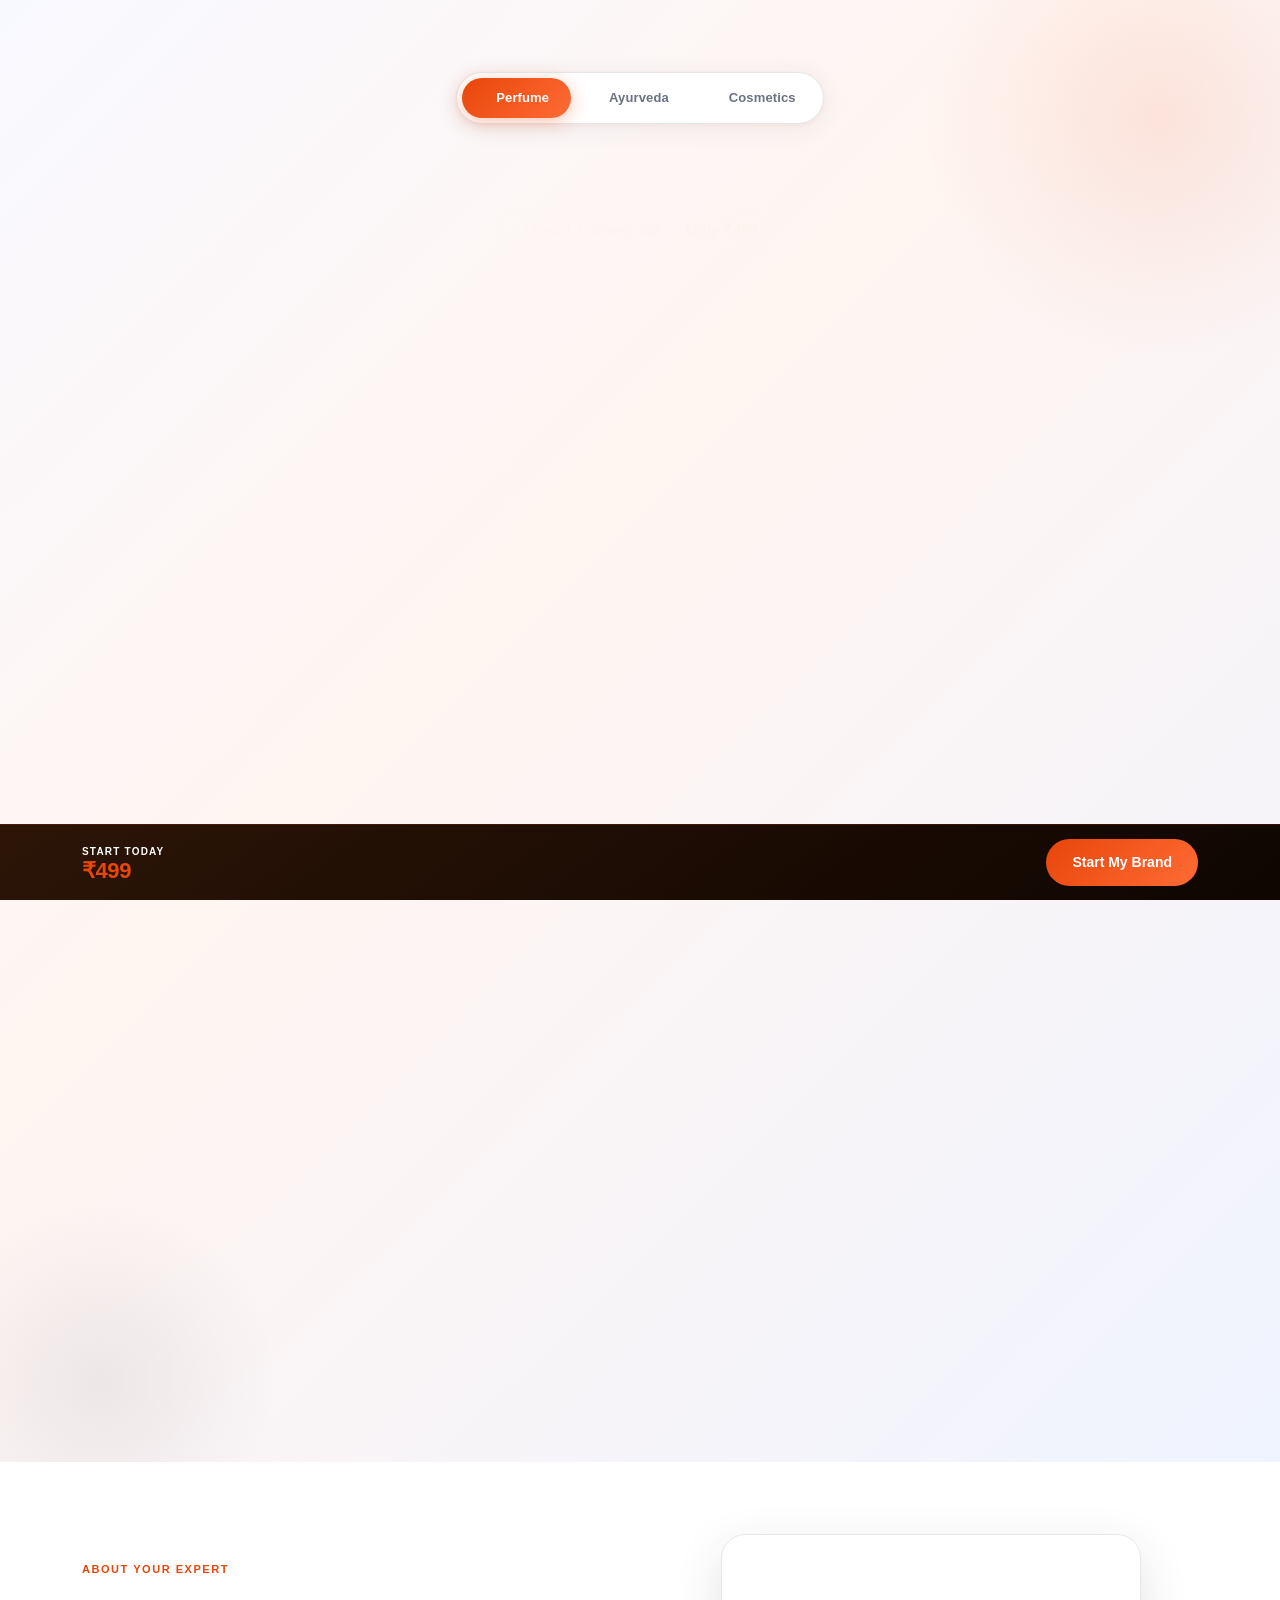
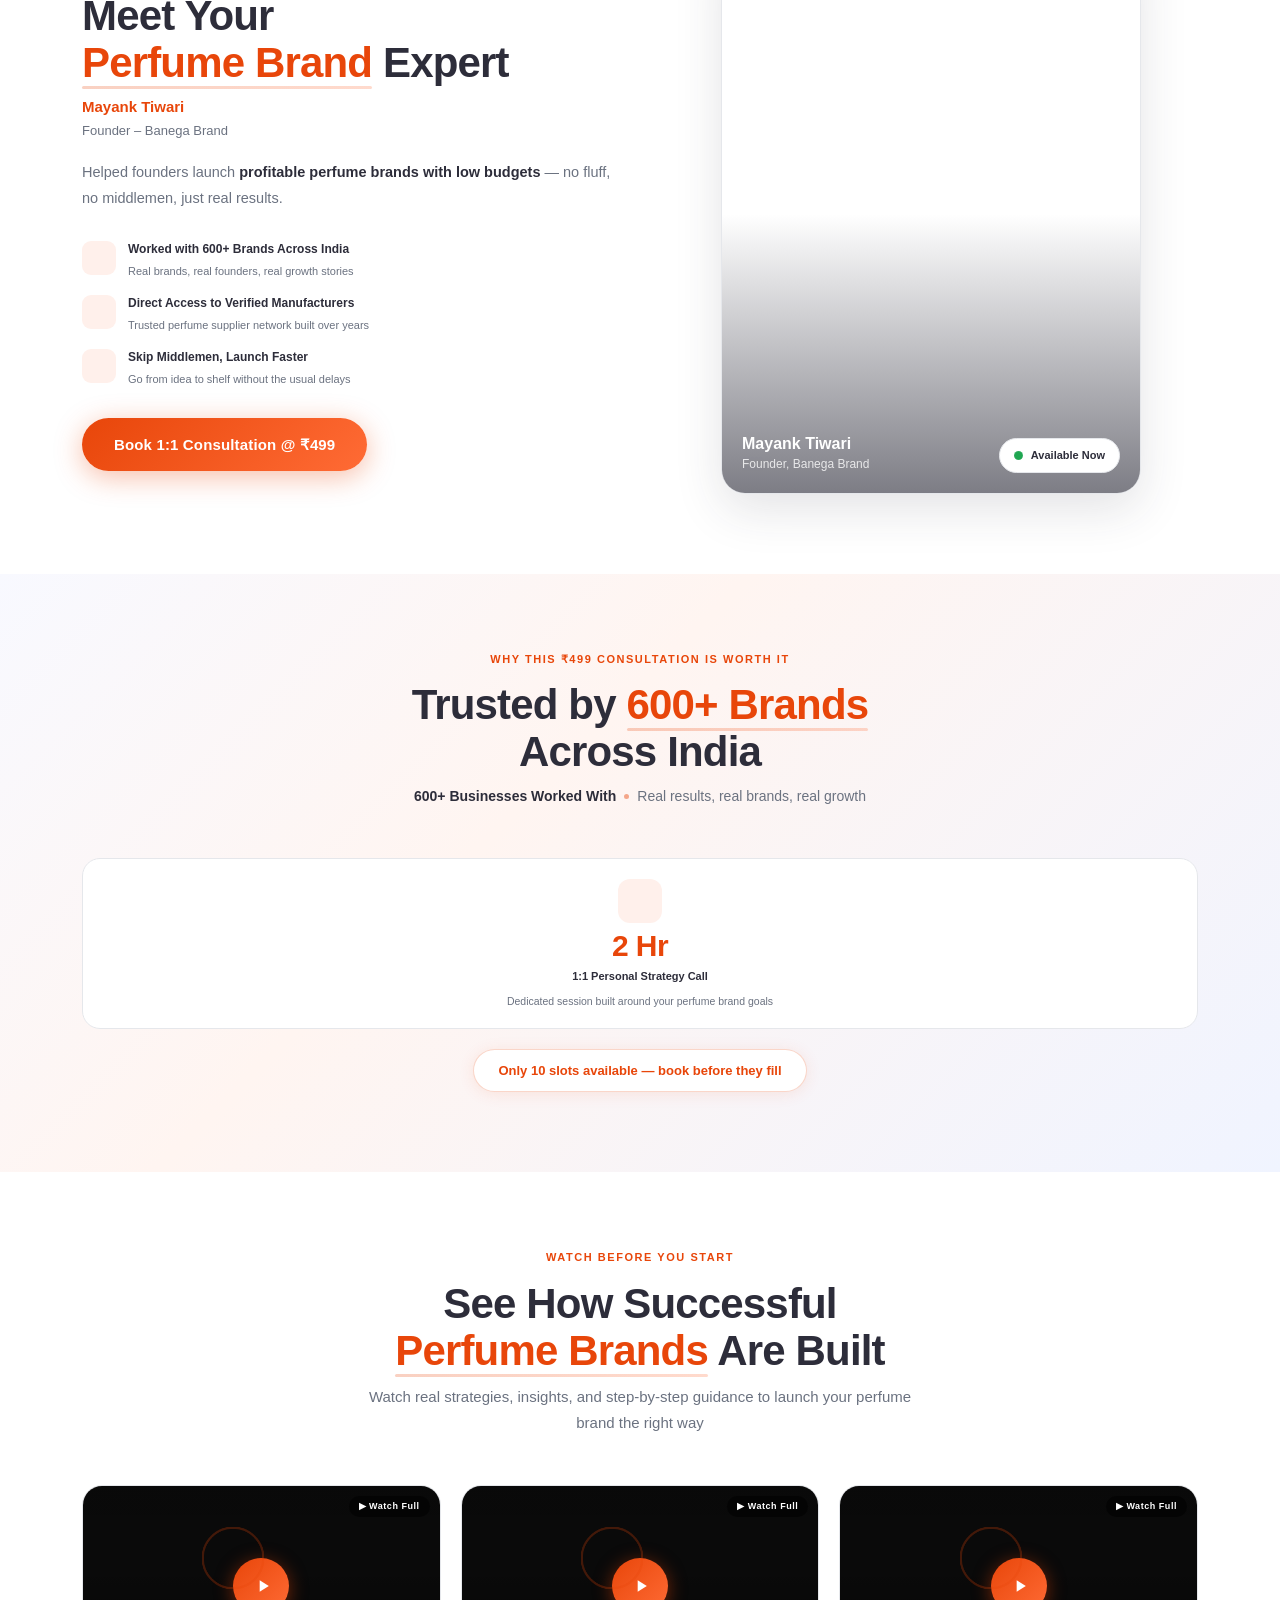
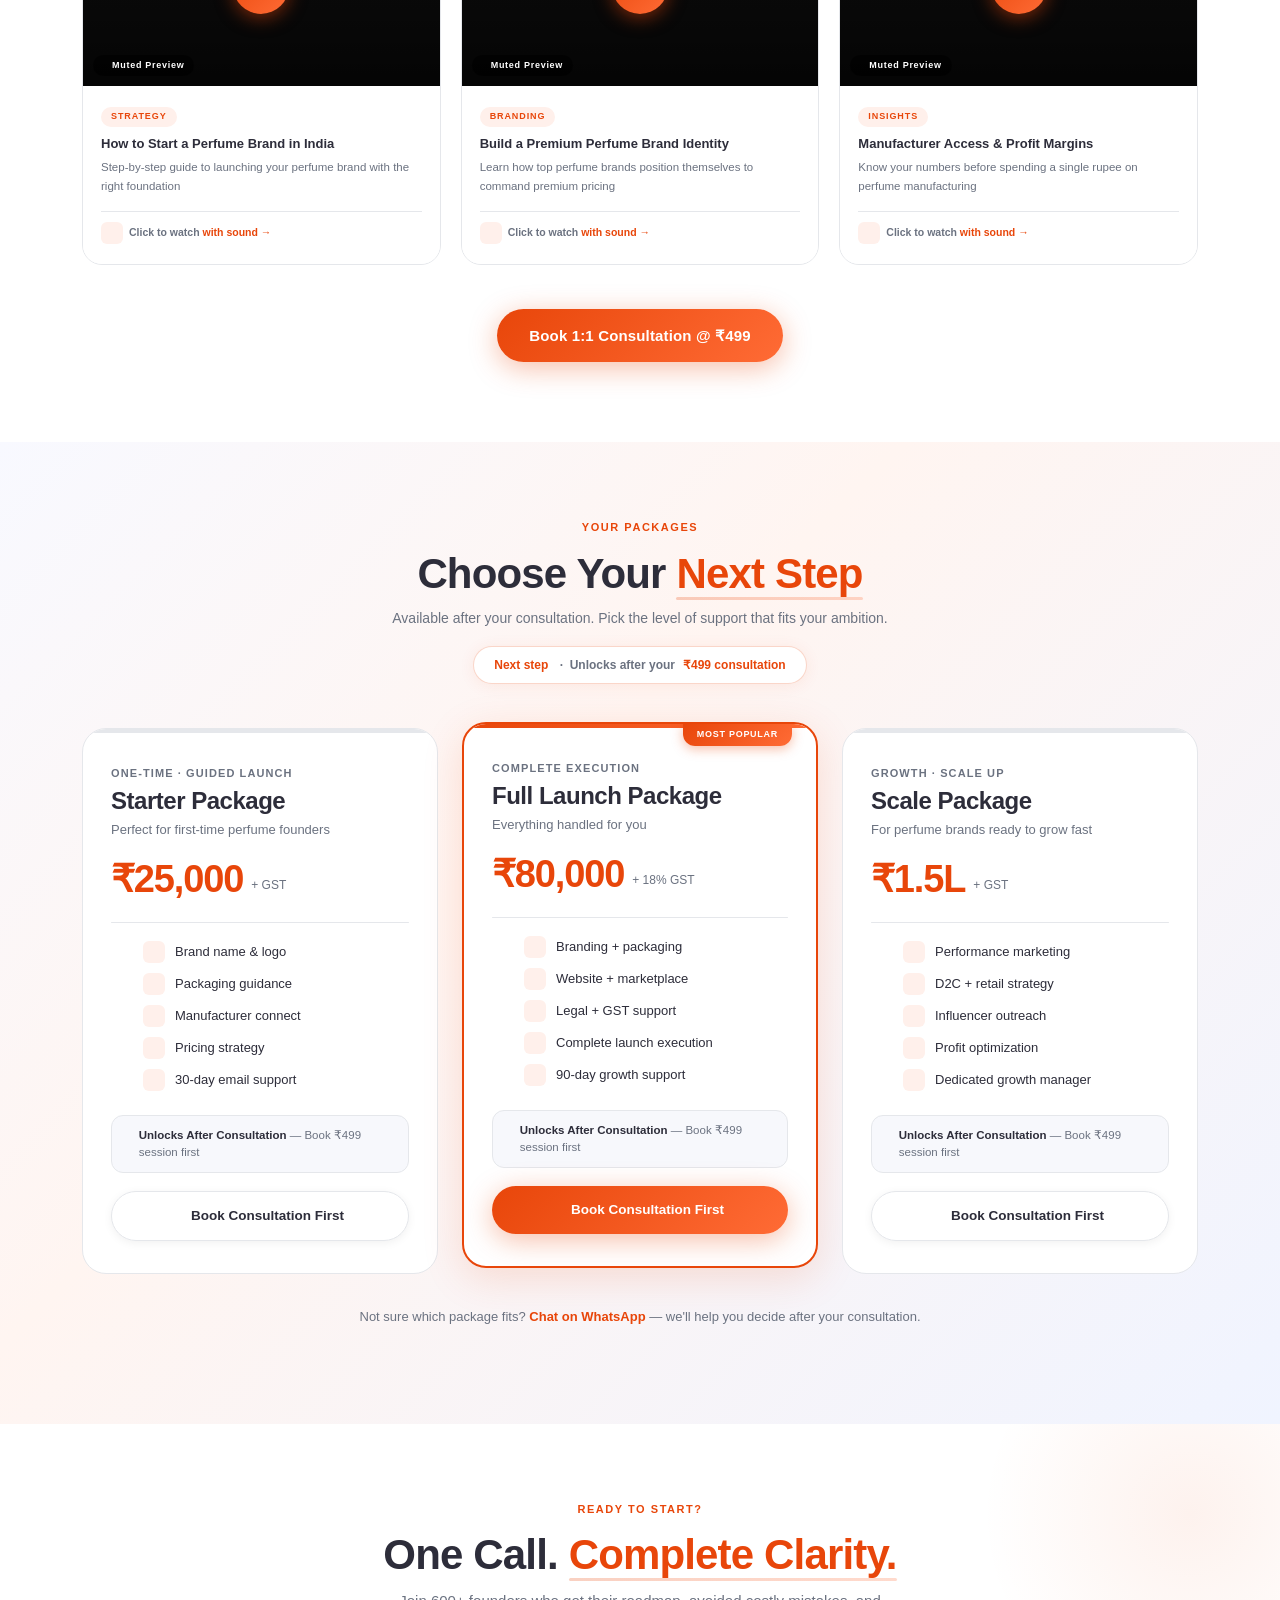
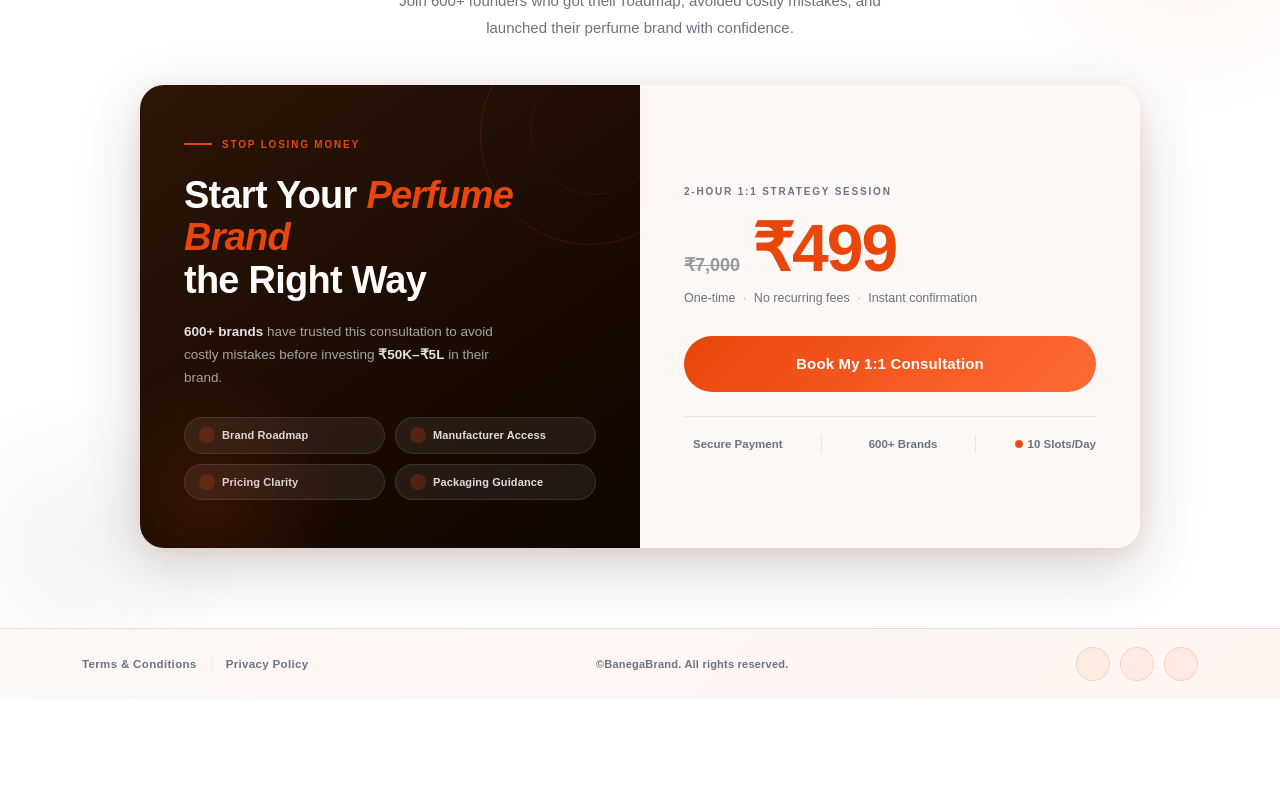
==== commit c6d3e26b: "commit" ====
--- a/index.html
+++ b/index.html
@@ -842,18 +842,18 @@
         <div class="modal-summary">
           <div class="modal-summary-title">Payment Summary</div>
           <div class="modal-summary-row">
-            <span>Base Amount</span><span>₹499.00</span>
+            <span>Base Amount</span><span>₹409.18</span>
           </div>
           <div class="modal-summary-row">
-            <span>GST (18%)</span><span>- ₹89.82</span>
+            <span>GST (18%)</span><span>₹89.82</span>
           </div>
           <div class="modal-summary-divider"></div>
           <div class="modal-summary-total">
-            <span>Total to Pay</span><span class="modal-total-amt">₹409.18</span>
+            <span>Total to Pay</span><span class="modal-total-amt">₹499.00</span>
           </div>
         </div>
         <button class="btn-modal-pay" onclick="submitModal()" type="button">
-          <i class="fa-solid fa-lock" aria-hidden="true"></i> Pay Now ₹409.18
+          <i class="fa-solid fa-lock" aria-hidden="true"></i> Pay Now ₹499.00
         </button>
         <p class="modal-secure-note">
           <i class="fa-solid fa-shield-halved" aria-hidden="true"></i> Secured
